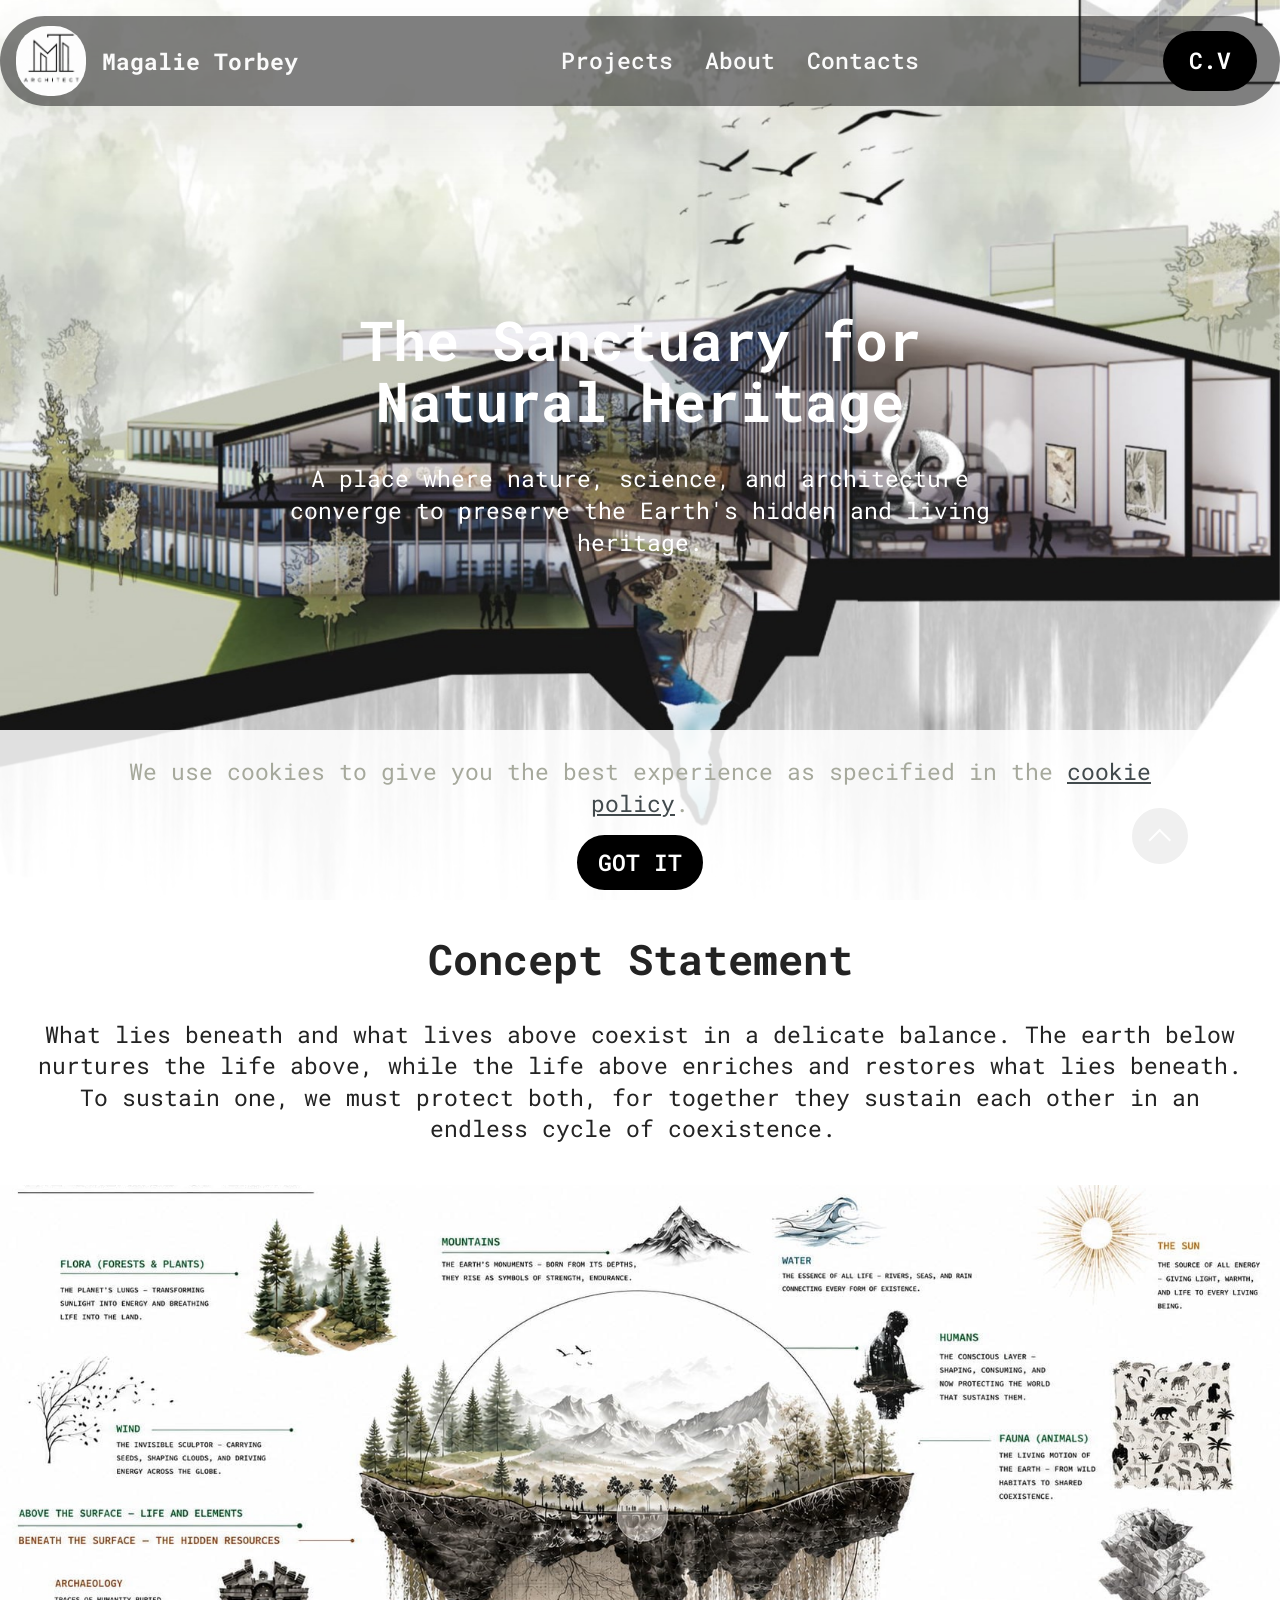
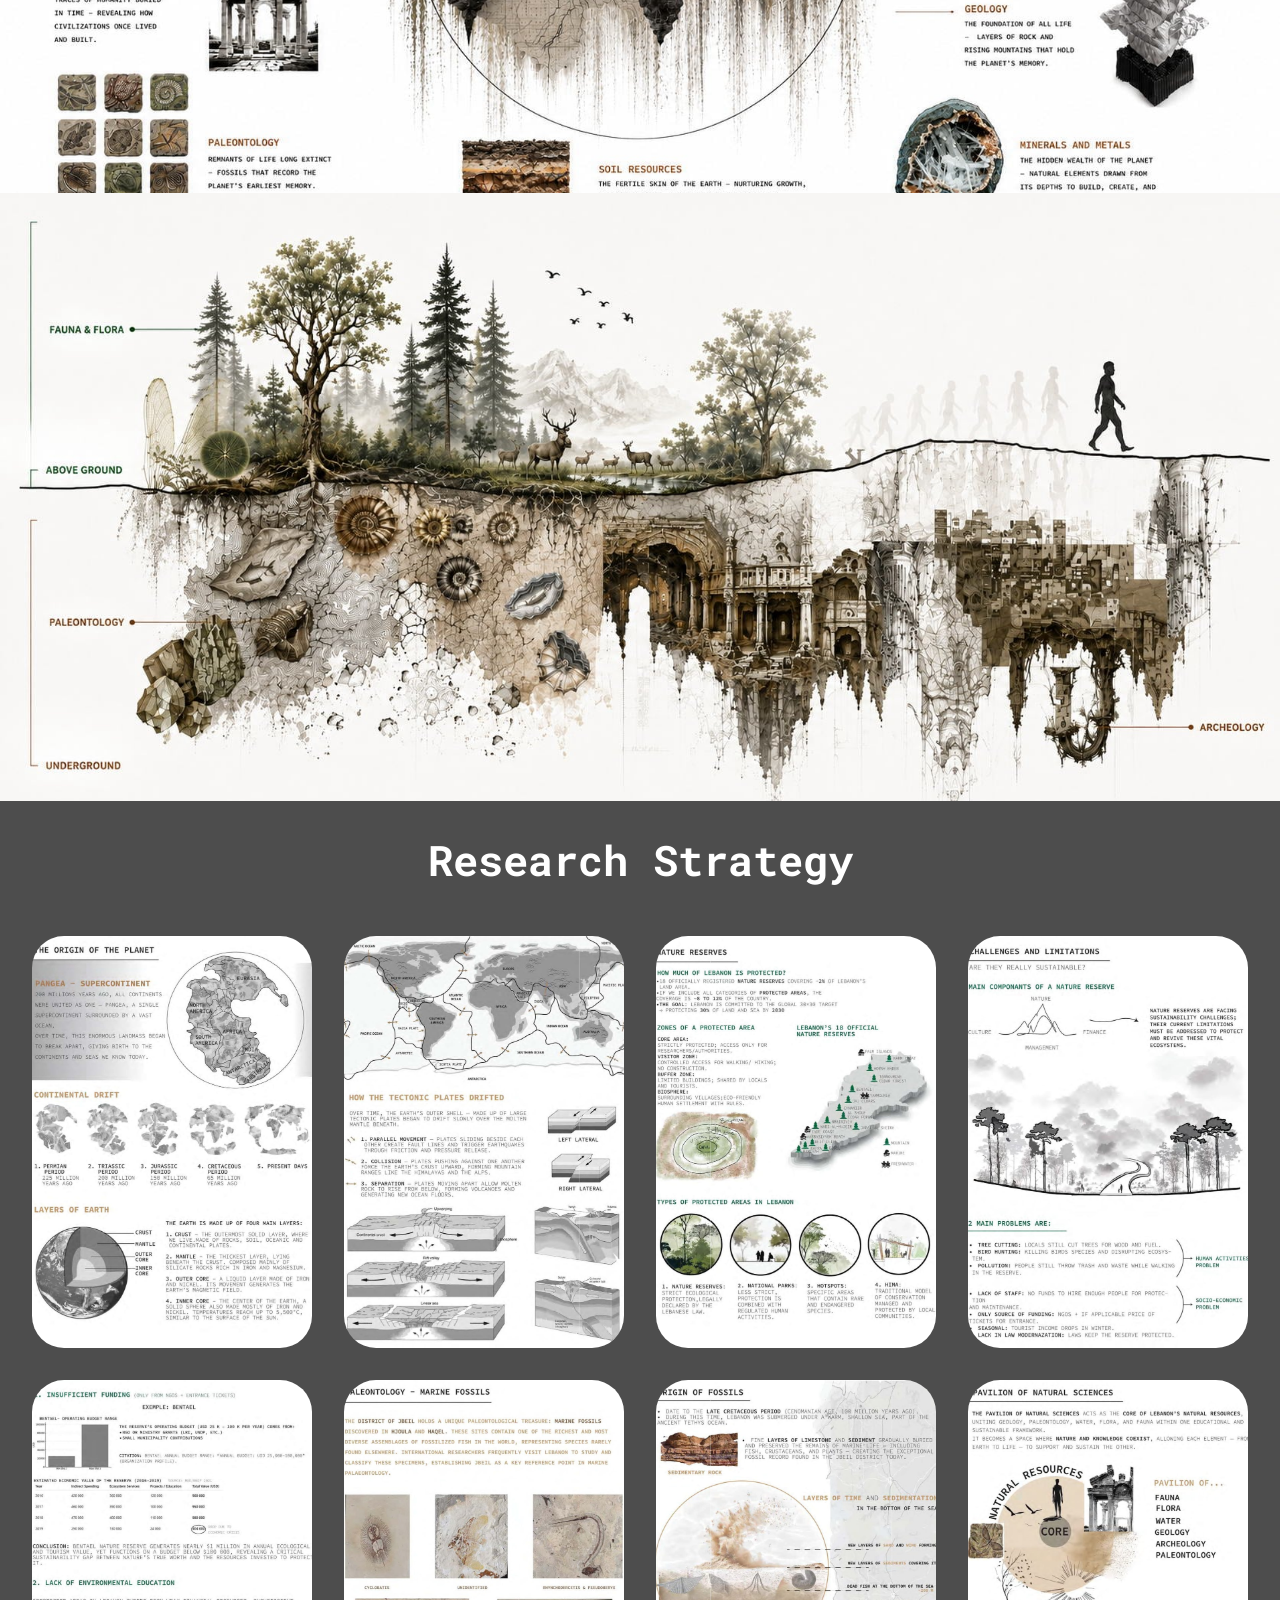
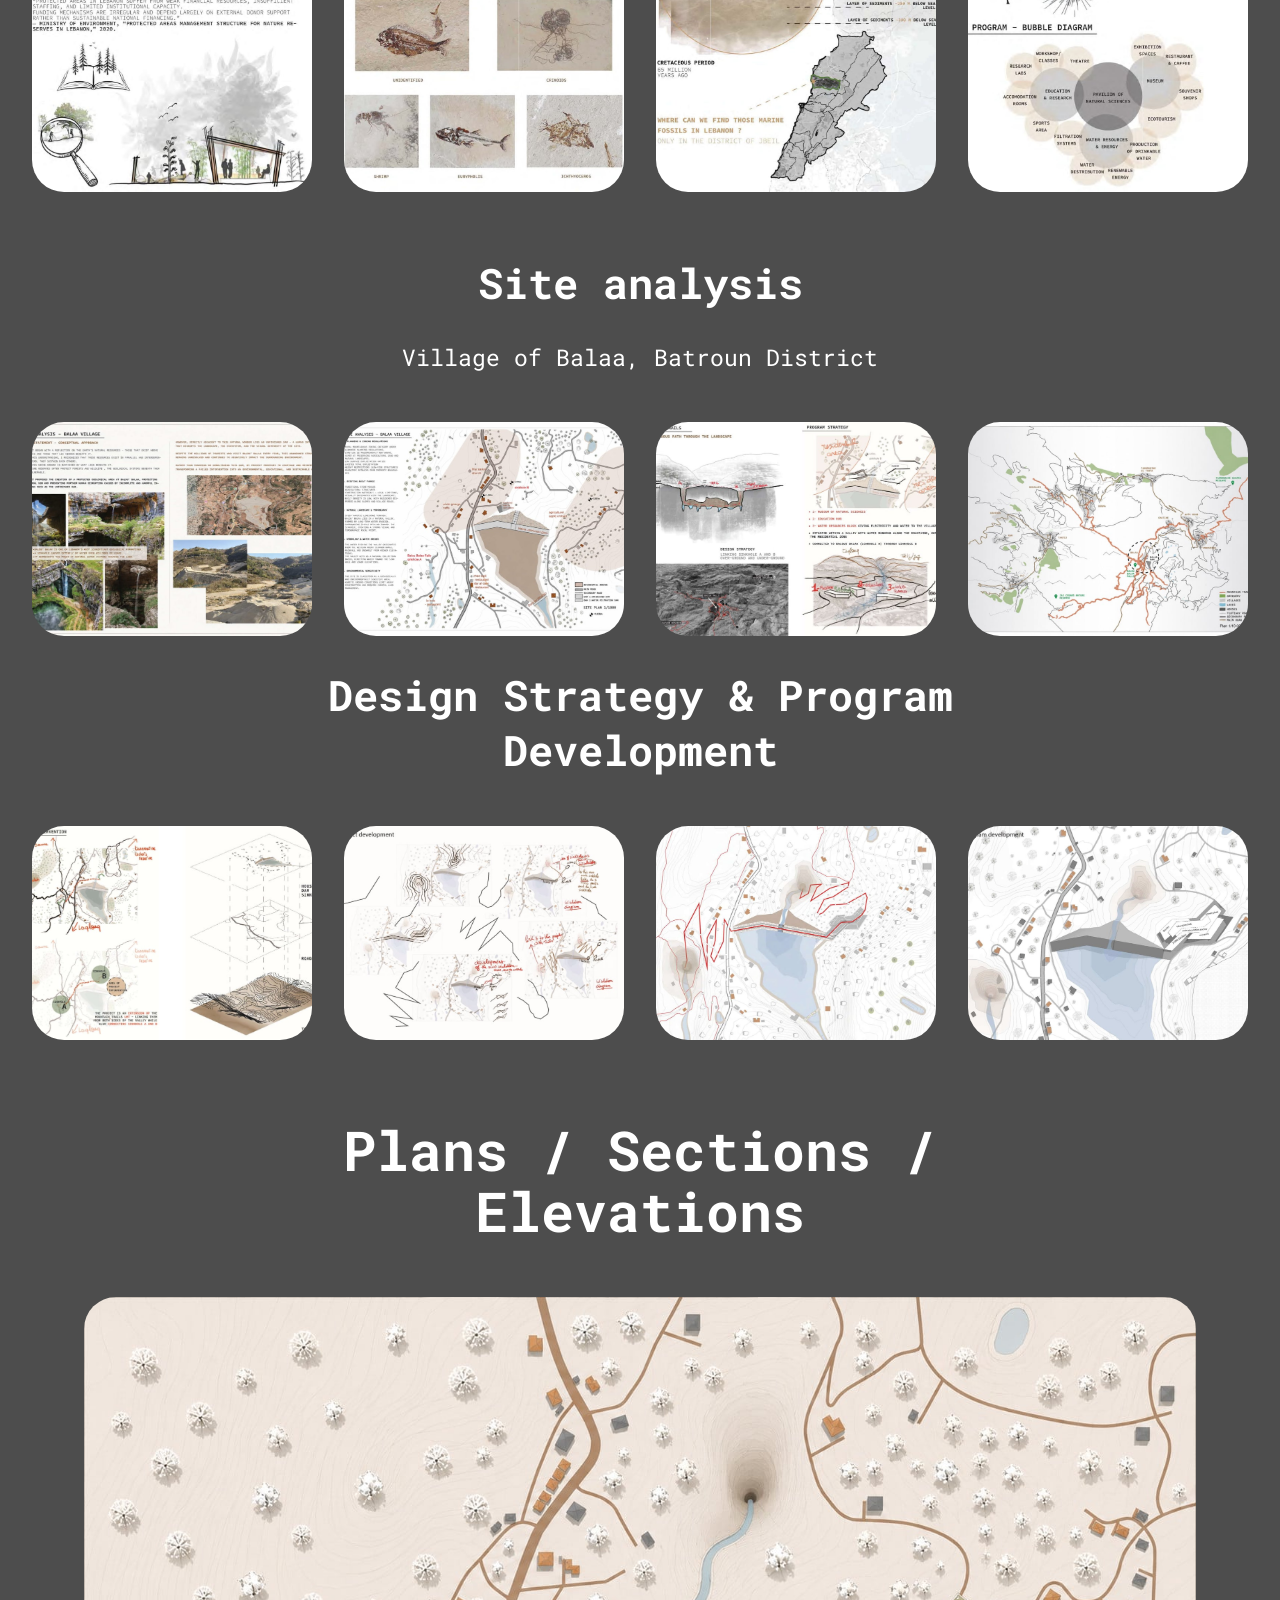
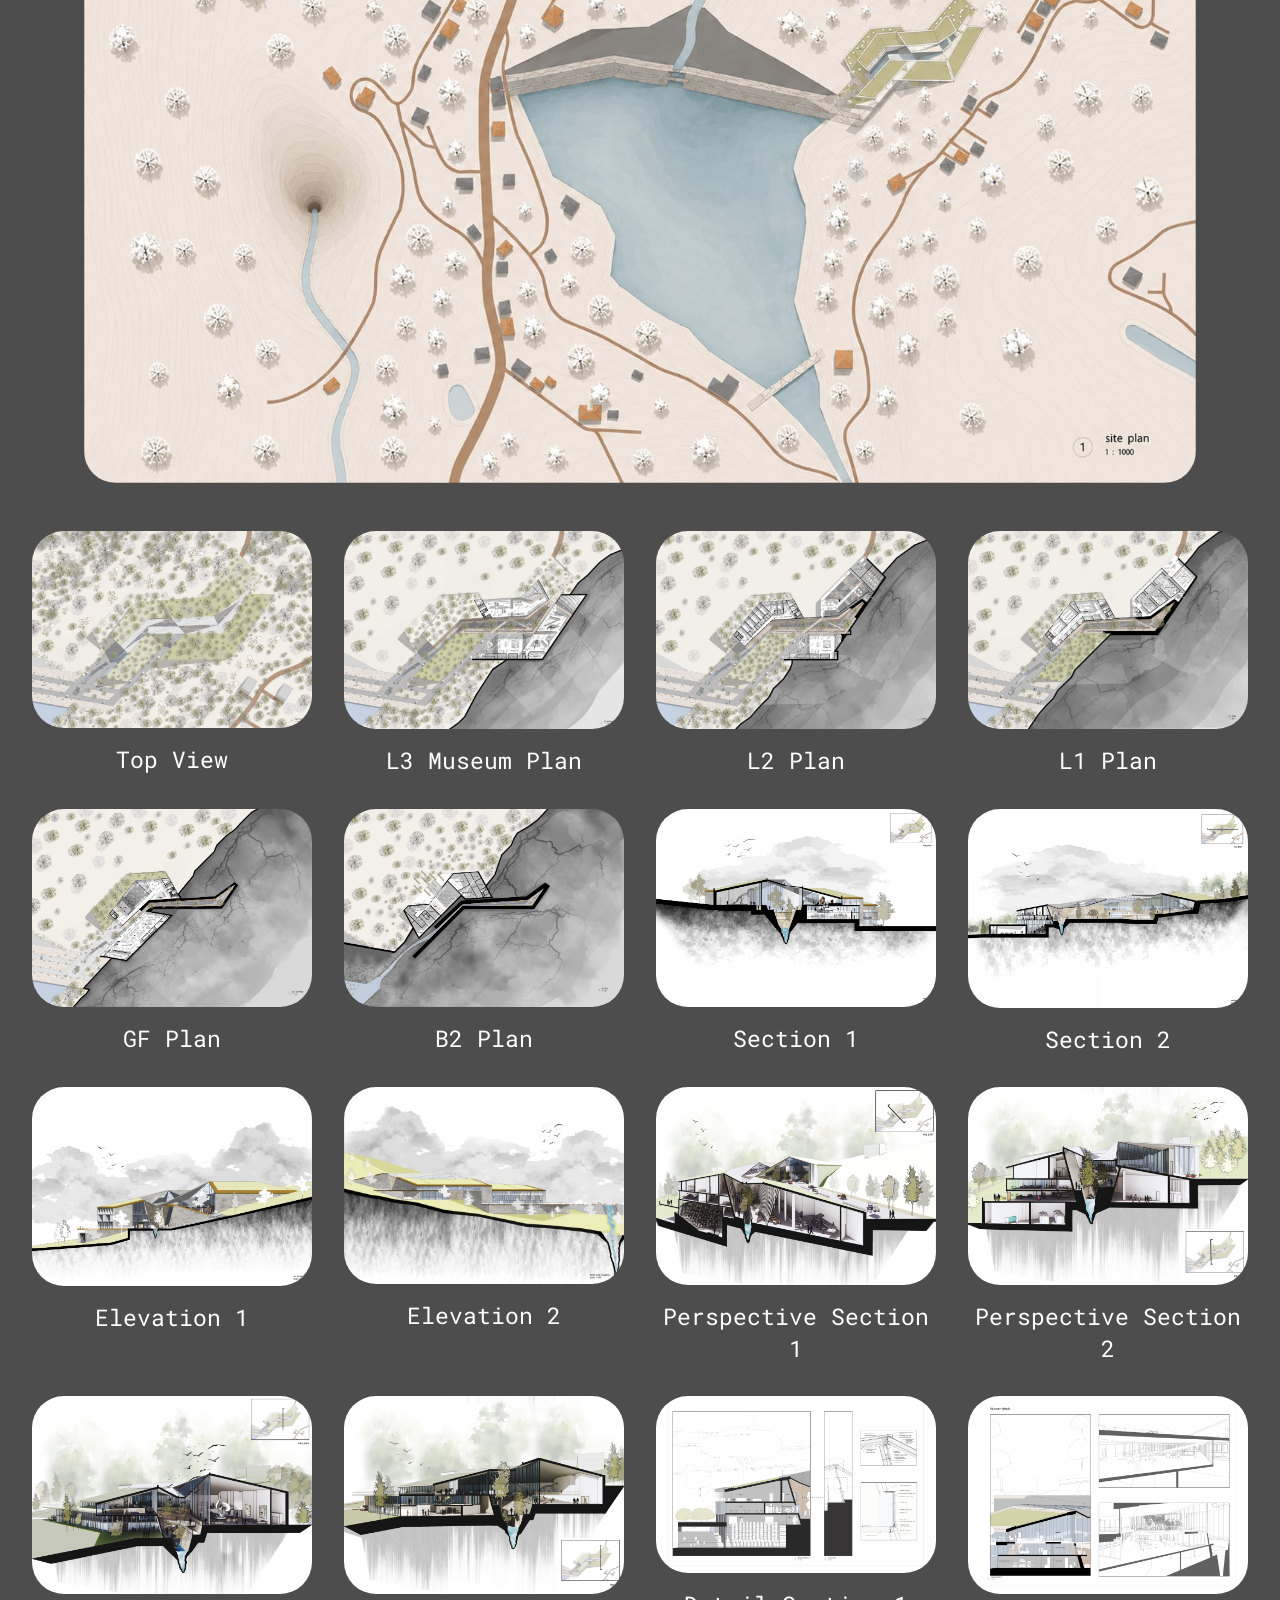
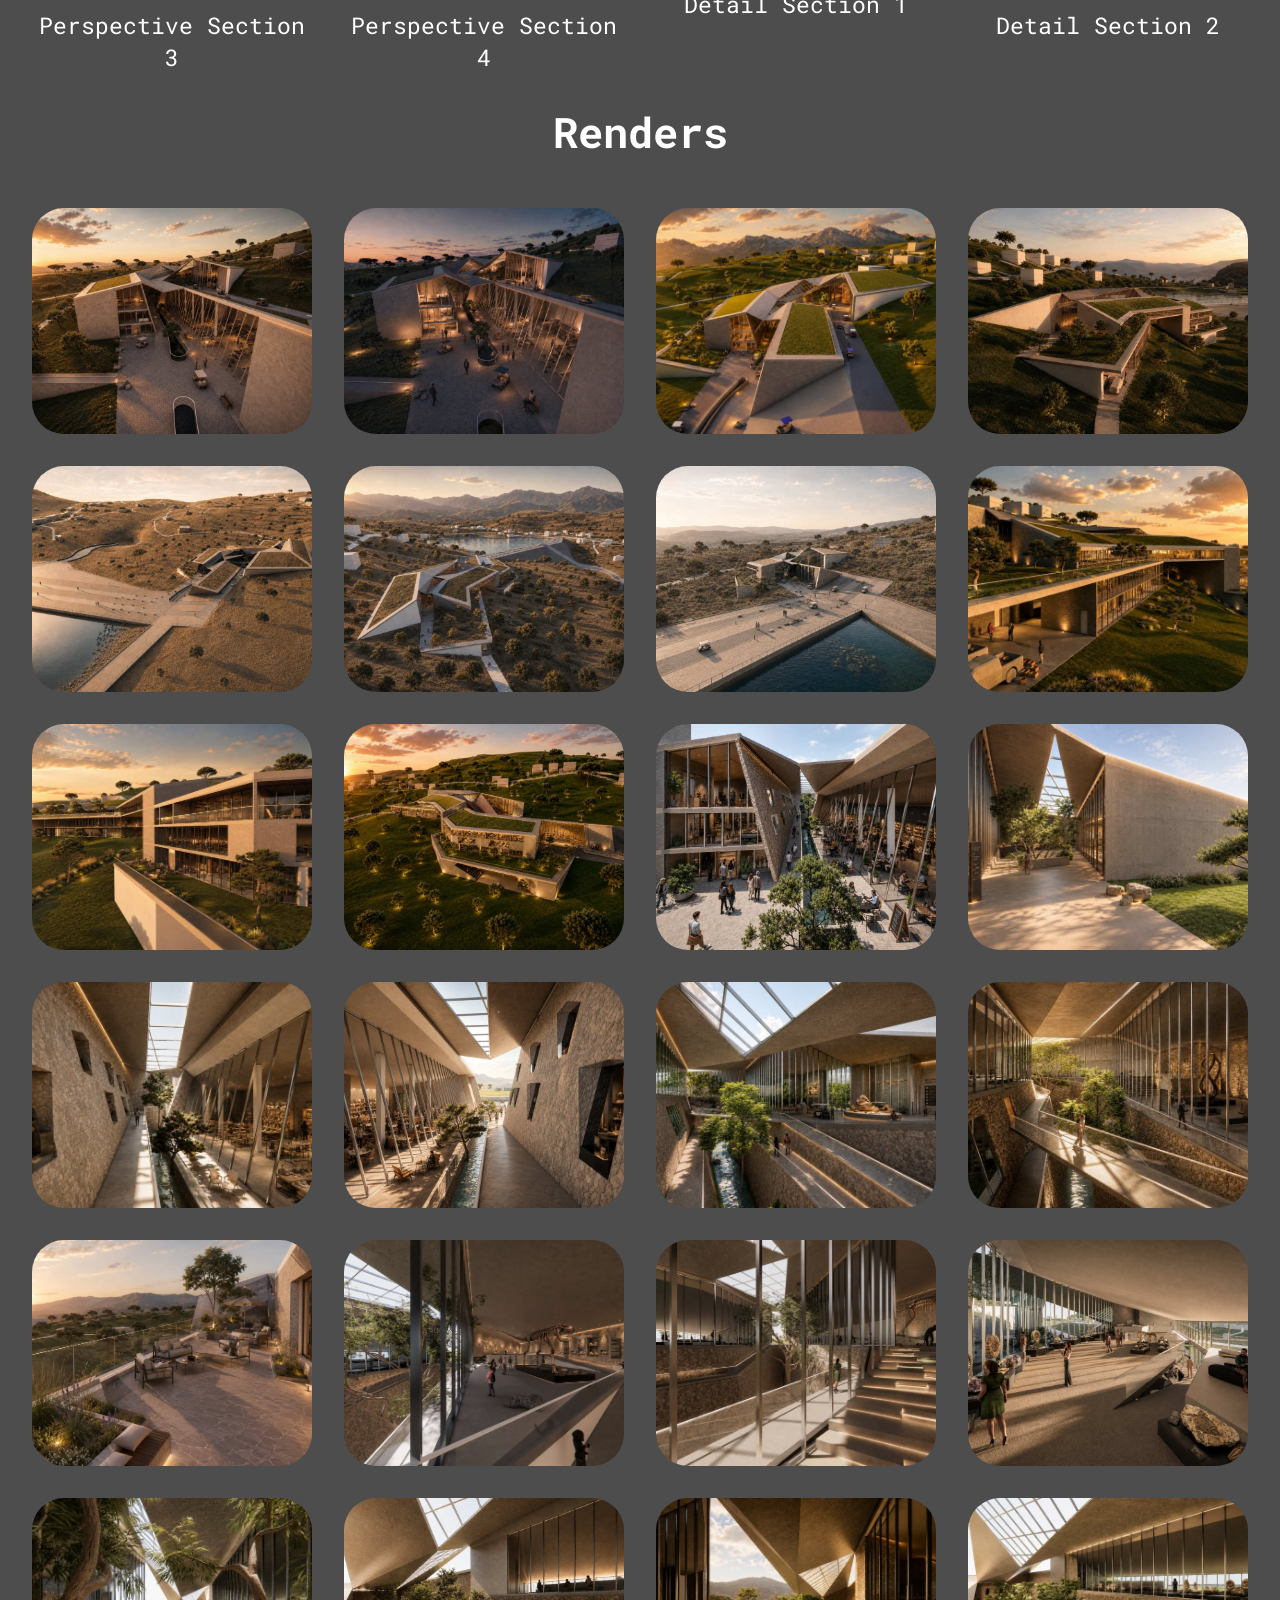
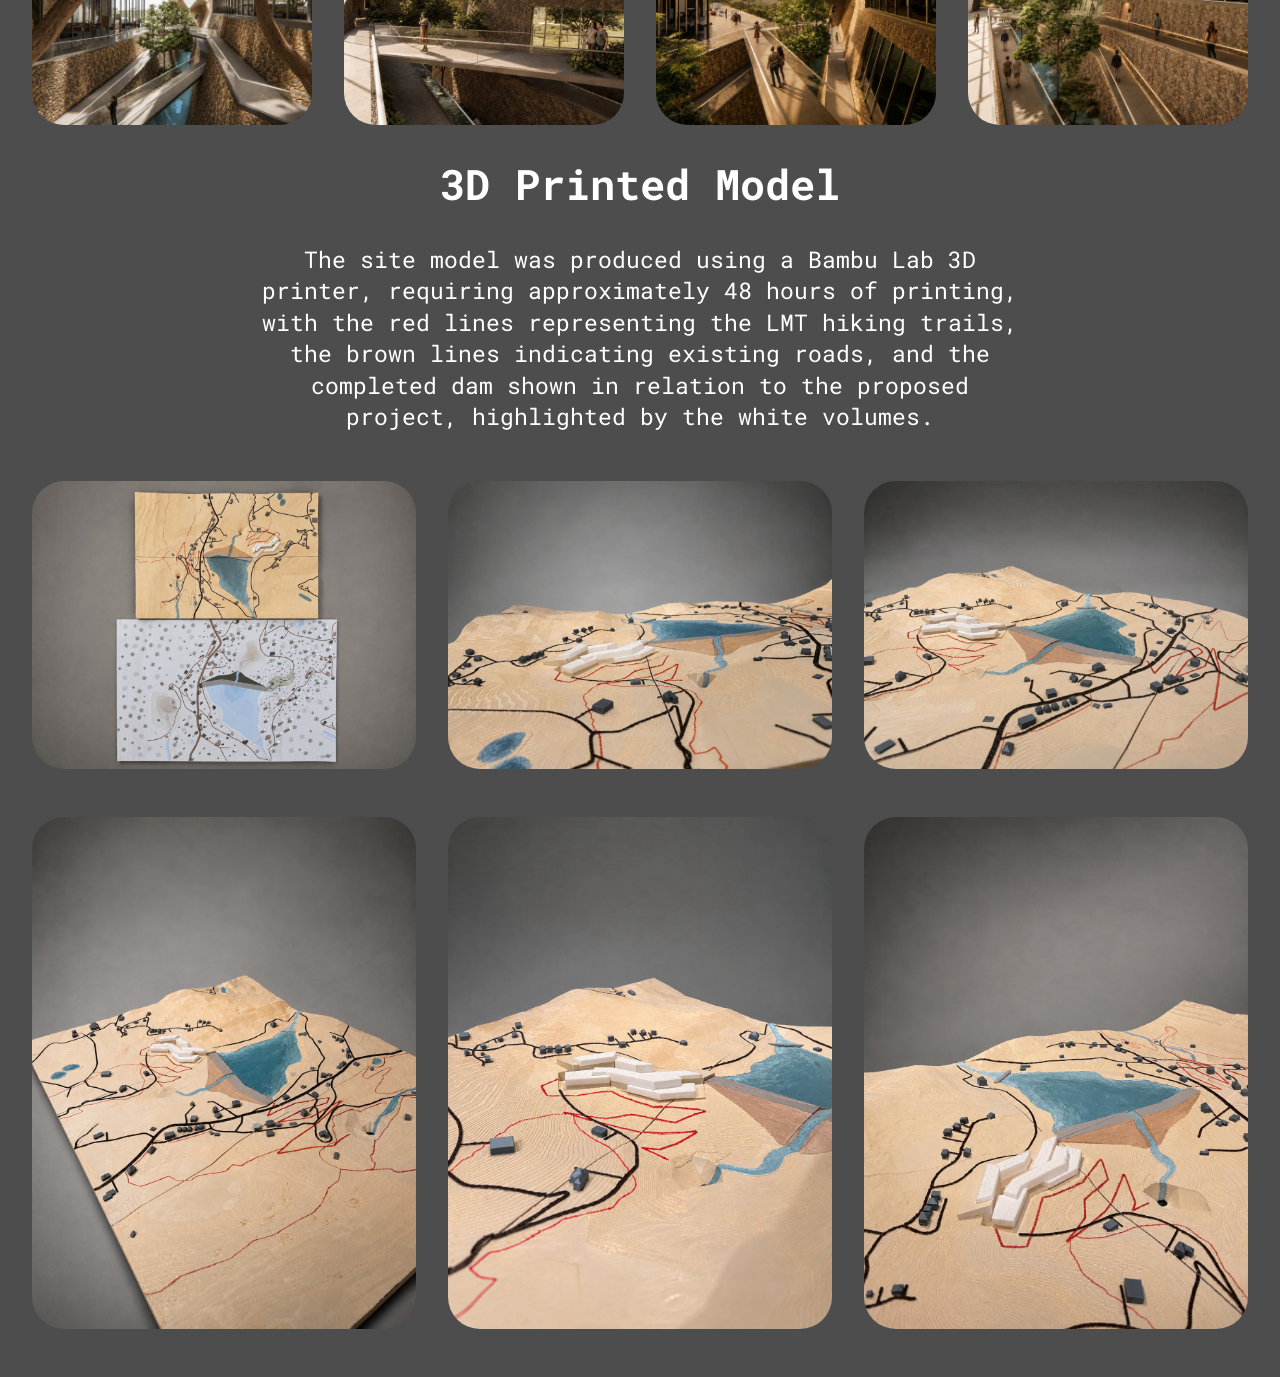
==== page1.html @ 8c31bd7d "create github pages" ====
<!DOCTYPE html>
<html  >
<head>
  
  <meta charset="UTF-8">
  <meta http-equiv="X-UA-Compatible" content="IE=edge">
  
  <meta name="viewport" content="width=device-width, initial-scale=1, minimum-scale=1">
  <link rel="shortcut icon" href="assets/images/chatgpt-image-aug-3-2026-06-01-18-pm-2.png" type="image/x-icon">
  <meta name="description" content="">
  
  
  <title>FYP</title>
  <link rel="stylesheet" href="assets/web/assets/mobirise-icons2/mobirise2.css">
  <link rel="stylesheet" href="assets/bootstrap/css/bootstrap.min.css">
  <link rel="stylesheet" href="assets/parallax/jarallax.css">
  <link rel="stylesheet" href="assets/web/assets/gdpr-plugin/gdpr-styles.css">
  <link rel="stylesheet" href="assets/animatecss/animate.css">
  <link rel="stylesheet" href="assets/dropdown/css/style.css">
  <link rel="stylesheet" href="assets/theme/css/style.css">
  <link rel="preload" href="https://fonts.googleapis.com/css?family=Roboto+Mono:100,200,300,400,500,600,700,100i,200i,300i,400i,500i,600i,700i&display=swap" as="style" onload="this.onload=null;this.rel='stylesheet'">
  <noscript><link rel="stylesheet" href="https://fonts.googleapis.com/css?family=Roboto+Mono:100,200,300,400,500,600,700,100i,200i,300i,400i,500i,600i,700i&display=swap"></noscript>
  <link rel="preload" as="style" href="assets/mobirise/css/mbr-additional.css?v=NNm0sv"><link rel="stylesheet" href="assets/mobirise/css/mbr-additional.css?v=NNm0sv" type="text/css">

  
  
  
</head>
<body>
  
  <section data-bs-version="5.1" class="menu menu5 cid-vmPvgNwhY3" once="menu" id="menu05-a">
	

	<nav class="navbar navbar-dropdown navbar-fixed-top navbar-expand-lg">
		<div class="container">
			<div class="navbar-brand">
				<span class="navbar-logo">
					<a href="index.html#header18-5">
						<img src="assets/images/chatgpt-image-aug-3-2026-06-01-18-pm-2.png" alt="" style="height: 4.4rem;">
					</a>
				</span>
				<span class="navbar-caption-wrap"><a class="navbar-caption text-white text-primary display-7" href="index.html#header18-5">Magalie Torbey</a></span>
			</div>
			<button class="navbar-toggler" type="button" data-toggle="collapse" data-bs-toggle="collapse" data-target="#navbarSupportedContent" data-bs-target="#navbarSupportedContent" aria-controls="navbarNavAltMarkup" aria-expanded="false" aria-label="Toggle navigation">
				<div class="hamburger">
					<span></span>
					<span></span>
					<span></span>
					<span></span>
				</div>
			</button>
			<div class="collapse navbar-collapse" id="navbarSupportedContent">
				<ul class="navbar-nav nav-dropdown" data-app-modern-menu="true"><li class="nav-item">
						<a class="nav-link link text-white text-primary display-7" href="index.html#features06-4v" aria-expanded="false">Projects</a>
					</li><li class="nav-item">
						<a class="nav-link link text-white text-primary display-7" href="index.html#article04-9">About</a>
					</li>
					
					<li class="nav-item">
						<a class="nav-link link text-white text-primary display-7" href="index.html#contacts01-6">Contacts</a>
					</li></ul>
				<div class="navbar-buttons mbr-section-btn"><a class="btn btn-primary display-7" href="assets/files/MagalieTorbey--CV.pdf">C.V</a></div>
			</div>
		</div>
	</nav>
</section>

<section data-bs-version="5.1" class="header12 cid-vrljN6nSop mbr-fullscreen mbr-parallax-background" id="header12-c">
  
  

  <div class="text-center container">
    
    <div class="row justify-content-center">
      <div class="col-md-12 content-head">
        <h1 class="mbr-section-title mbr-fonts-style mb-4 display-1"><strong>The Sanctuary for Natural Heritage</strong></h1>
        <p class="mbr-text mbr-fonts-style mb-4 display-7">A place where nature, science, and architecture converge to preserve the Earth's hidden and living heritage.
        </p>
        
      </div>
    </div>
  </div>
</section>

<section data-bs-version="5.1" class="article11 cid-vrs1C2ePsu" id="article11-k">
    

    
    
    <div class="container">
        <div class="row justify-content-center">
            <div class="title col-md-12 col-lg-12">
                <h3 class="mbr-section-title mbr-fonts-style align-center mt-0 mb-0 display-2"><strong>Concept Statement</strong></h3>
                <h4 class="mbr-section-subtitle align-center mbr-fonts-style mt-4 display-7">What lies beneath and what lives above coexist in a delicate balance. The earth below nurtures the life above, while the life above enriches and restores what lies beneath. To sustain one, we must protect both, for together they sustain each other in an endless cycle of coexistence.&nbsp;</h4>
                
            </div>
        </div>
    </div>
</section>

<section data-bs-version="5.1" class="header16 cid-vrrRkzgsx4" id="header17-j">
  
  
  <div class="container">
    <div class="row">
      <div class="content-wrap col-12 col-md-12">
        
        
        
        
      </div>
    </div>
  </div>
</section>

<section data-bs-version="5.1" class="header16 cid-vrvm6sCpxE" id="header17-l">
  
  
  <div class="container">
    <div class="row">
      <div class="content-wrap col-12 col-md-12">
        
        
        
        
      </div>
    </div>
  </div>
</section>

<section data-bs-version="5.1" class="gallery1 mbr-gallery cid-vrqzPAL08N" id="gallery01-e">
    
    

    <div class="container-fluid">
        <div class="row justify-content-center">
            <div class="col-12 content-head">
                <div class="mb-5">
                    <h3 class="mbr-section-title mbr-fonts-style align-center m-0 display-2"><strong>Research Strategy</strong></h3>
                    
                </div>
            </div>
        </div>
        
        <div class="row mbr-gallery">
            <div class="col-12 col-md-6 col-lg-3 item gallery-image">
                <div class="item-wrapper mb-3" data-toggle="modal" data-bs-toggle="modal" data-target="#vvoGqyM3jq-modal" data-bs-target="#vvoGqyM3jq-modal">
                    <img class="w-100" src="assets/images/w12-872x1233.webp" alt="Mobirise Website Builder" data-slide-to="0" data-bs-slide-to="0" data-target="#lb-vvoGqyM3jq" data-bs-target="#lb-vvoGqyM3jq">
                    <div class="icon-wrapper">
                        <span class="mobi-mbri mobi-mbri-search mbr-iconfont mbr-iconfont-btn"></span>
                    </div>
                </div>
                
            </div>
            <div class="col-12 col-md-6 col-lg-3 item gallery-image">
                <div class="item-wrapper mb-3" data-toggle="modal" data-bs-toggle="modal" data-target="#vvoGqyM3jq-modal" data-bs-target="#vvoGqyM3jq-modal">
                    <img class="w-100" src="assets/images/w13-872x1233.webp" alt="Mobirise Website Builder" data-slide-to="1" data-bs-slide-to="1" data-target="#lb-vvoGqyM3jq" data-bs-target="#lb-vvoGqyM3jq">
                    <div class="icon-wrapper">
                        <span class="mobi-mbri mobi-mbri-search mbr-iconfont mbr-iconfont-btn"></span>
                    </div>
                </div>
                
            </div>
            <div class="col-12 col-md-6 col-lg-3 item gallery-image">
                <div class="item-wrapper mb-3" data-toggle="modal" data-bs-toggle="modal" data-target="#vvoGqyM3jq-modal" data-bs-target="#vvoGqyM3jq-modal">
                    <img class="w-100" src="assets/images/w14-872x1233.webp" alt="Mobirise Website Builder" data-slide-to="2" data-bs-slide-to="2" data-target="#lb-vvoGqyM3jq" data-bs-target="#lb-vvoGqyM3jq">
                    <div class="icon-wrapper">
                        <span class="mobi-mbri mobi-mbri-search mbr-iconfont mbr-iconfont-btn"></span>
                    </div>
                </div>
                
            </div>
            <div class="col-12 col-md-6 col-lg-3 item gallery-image">
                <div class="item-wrapper mb-3" data-toggle="modal" data-bs-toggle="modal" data-target="#vvoGqyM3jq-modal" data-bs-target="#vvoGqyM3jq-modal">
                    <img class="w-100" src="assets/images/w15-872x1233.webp" alt="Mobirise Website Builder" data-slide-to="3" data-bs-slide-to="3" data-target="#lb-vvoGqyM3jq" data-bs-target="#lb-vvoGqyM3jq">
                    <div class="icon-wrapper">
                        <span class="mobi-mbri mobi-mbri-search mbr-iconfont mbr-iconfont-btn"></span>
                    </div>
                </div>
                
            </div>
            <div class="col-12 col-md-6 col-lg-3 item gallery-image">
                <div class="item-wrapper mb-3" data-toggle="modal" data-bs-toggle="modal" data-target="#vvoGqyM3jq-modal" data-bs-target="#vvoGqyM3jq-modal">
                    <img class="w-100" src="assets/images/w16-872x1233.webp" alt="Mobirise Website Builder" data-slide-to="4" data-bs-slide-to="4" data-target="#lb-vvoGqyM3jq" data-bs-target="#lb-vvoGqyM3jq">
                    <div class="icon-wrapper">
                        <span class="mobi-mbri mobi-mbri-search mbr-iconfont mbr-iconfont-btn"></span>
                    </div>
                </div>
                
            </div>
            <div class="col-12 col-md-6 col-lg-3 item gallery-image">
                <div class="item-wrapper mb-3" data-toggle="modal" data-bs-toggle="modal" data-target="#vvoGqyM3jq-modal" data-bs-target="#vvoGqyM3jq-modal">
                    <img class="w-100" src="assets/images/w17-872x1233.webp" alt="Mobirise Website Builder" data-slide-to="5" data-bs-slide-to="5" data-target="#lb-vvoGqyM3jq" data-bs-target="#lb-vvoGqyM3jq">
                    <div class="icon-wrapper">
                        <span class="mobi-mbri mobi-mbri-search mbr-iconfont mbr-iconfont-btn"></span>
                    </div>
                </div>
                
            </div>
            <div class="col-12 col-md-6 col-lg-3 item gallery-image">
                <div class="item-wrapper mb-3" data-toggle="modal" data-bs-toggle="modal" data-target="#vvoGqyM3jq-modal" data-bs-target="#vvoGqyM3jq-modal">
                    <img class="w-100" src="assets/images/w18-compressed-872x1233.webp" alt="Mobirise Website Builder" data-slide-to="6" data-bs-slide-to="6" data-target="#lb-vvoGqyM3jq" data-bs-target="#lb-vvoGqyM3jq">
                    <div class="icon-wrapper">
                        <span class="mobi-mbri mobi-mbri-search mbr-iconfont mbr-iconfont-btn"></span>
                    </div>
                </div>
                
            </div>
            <div class="col-12 col-md-6 col-lg-3 item gallery-image">
                <div class="item-wrapper mb-3" data-toggle="modal" data-bs-toggle="modal" data-target="#vvoGqyM3jq-modal" data-bs-target="#vvoGqyM3jq-modal">
                    <img class="w-100" src="assets/images/w19-872x1233.webp" alt="Mobirise Website Builder" data-slide-to="7" data-bs-slide-to="7" data-target="#lb-vvoGqyM3jq" data-bs-target="#lb-vvoGqyM3jq">
                    <div class="icon-wrapper">
                        <span class="mobi-mbri mobi-mbri-search mbr-iconfont mbr-iconfont-btn"></span>
                    </div>
                </div>
                
            </div>
        </div>

        <div class="modal mbr-slider" tabindex="-1" role="dialog" aria-hidden="true" id="vvoGqyM3jq-modal">
            <div class="modal-dialog" role="document">
                <div class="modal-content">
                    <div class="modal-body">
                        <div class="carousel slide" data-pause="false" data-bs-pause="false" id="lb-vvoGqyM3jq" data-interval="5000" data-bs-interval="5000">
                            <div class="carousel-inner">
                                <div class="carousel-item active">
                                    <img class="d-block w-100" src="assets/images/w12-872x1233.webp" alt="Mobirise Website Builder">
                                </div>
                                <div class="carousel-item">
                                    <img class="d-block w-100" src="assets/images/w13-872x1233.webp" alt="Mobirise Website Builder">
                                </div>
                                <div class="carousel-item">
                                    <img class="d-block w-100" src="assets/images/w14-872x1233.webp" alt="Mobirise Website Builder">
                                </div>
                                <div class="carousel-item">
                                    <img class="d-block w-100" src="assets/images/w15-872x1233.webp" alt="Mobirise Website Builder">
                                </div>
                                <div class="carousel-item">
                                    <img class="d-block w-100" src="assets/images/w16-872x1233.webp" alt="Mobirise Website Builder">
                                </div>
                                <div class="carousel-item">
                                    <img class="d-block w-100" src="assets/images/w17-872x1233.webp" alt="Mobirise Website Builder">
                                </div>
                                <div class="carousel-item">
                                    <img class="d-block w-100" src="assets/images/w18-compressed-872x1233.webp" alt="Mobirise Website Builder">
                                </div>
                                <div class="carousel-item">
                                    <img class="d-block w-100" src="assets/images/w19-872x1233.webp" alt="Mobirise Website Builder">
                                </div>
                            </div>
                            <ol class="carousel-indicators">
                                <li data-slide-to="0" data-bs-slide-to="0" class="active" data-target="#lb-vvoGqyM3jq" data-bs-target="#lb-vvoGqyM3jq"></li>
                                <li data-slide-to="1" data-bs-slide-to="1" data-target="#lb-vvoGqyM3jq" data-bs-target="#lb-vvoGqyM3jq"></li>
                                <li data-slide-to="2" data-bs-slide-to="2" data-target="#lb-vvoGqyM3jq" data-bs-target="#lb-vvoGqyM3jq"></li>
                                <li data-slide-to="3" data-bs-slide-to="3" data-target="#lb-vvoGqyM3jq" data-bs-target="#lb-vvoGqyM3jq"></li>
                                <li data-slide-to="4" data-bs-slide-to="4" data-target="#lb-vvoGqyM3jq" data-bs-target="#lb-vvoGqyM3jq"></li>
                                <li data-slide-to="5" data-bs-slide-to="5" data-target="#lb-vvoGqyM3jq" data-bs-target="#lb-vvoGqyM3jq"></li>
                                <li data-slide-to="6" data-bs-slide-to="6" data-target="#lb-vvoGqyM3jq" data-bs-target="#lb-vvoGqyM3jq"></li>
                                <li data-slide-to="7" data-bs-slide-to="7" data-target="#lb-vvoGqyM3jq" data-bs-target="#lb-vvoGqyM3jq"></li>
                            </ol>
                            <a role="button" href="" class="close" data-dismiss="modal" data-bs-dismiss="modal" aria-label="Close">
                            </a>
                            <a class="carousel-control-prev carousel-control" role="button" data-slide="prev" data-bs-slide="prev" href="#lb-vvoGqyM3jq">
                                <span class="mobi-mbri mobi-mbri-arrow-prev" aria-hidden="true"></span>
                                <span class="sr-only visually-hidden">Previous</span>
                            </a>
                            <a class="carousel-control-next carousel-control" role="button" data-slide="next" data-bs-slide="next" href="#lb-vvoGqyM3jq">
                                <span class="mobi-mbri mobi-mbri-arrow-next" aria-hidden="true"></span>
                                <span class="sr-only visually-hidden">Next</span>
                            </a>
                        </div>
                    </div>
                </div>
            </div>
        </div>
    </div>
</section>

<section data-bs-version="5.1" class="gallery1 mbr-gallery cid-vrqDgZXVB0" id="gallery01-g">
    
    

    <div class="container-fluid">
        <div class="row justify-content-center">
            <div class="col-12 content-head">
                <div class="mb-5">
                    <h3 class="mbr-section-title mbr-fonts-style align-center m-0 display-2"><strong>Site analysis</strong></h3>
                    <h4 class="mbr-section-subtitle mbr-fonts-style align-center mb-0 mt-4 display-7">Village of Balaa, Batroun District</h4>
                </div>
            </div>
        </div>
        
        <div class="row mbr-gallery">
            <div class="col-12 col-md-6 col-lg-3 item gallery-image">
                <div class="item-wrapper mb-3" data-toggle="modal" data-bs-toggle="modal" data-target="#vvoGqzor3a-modal" data-bs-target="#vvoGqzor3a-modal">
                    <img class="w-100" src="assets/images/w61-872x581.webp" alt="Mobirise Website Builder" data-slide-to="0" data-bs-slide-to="0" data-target="#lb-vvoGqzor3a" data-bs-target="#lb-vvoGqzor3a">
                    <div class="icon-wrapper">
                        <span class="mobi-mbri mobi-mbri-search mbr-iconfont mbr-iconfont-btn"></span>
                    </div>
                </div>
                
            </div>
            <div class="col-12 col-md-6 col-lg-3 item gallery-image">
                <div class="item-wrapper mb-3" data-toggle="modal" data-bs-toggle="modal" data-target="#vvoGqzor3a-modal" data-bs-target="#vvoGqzor3a-modal">
                    <img class="w-100" src="assets/images/w60-872x617.webp" alt="Mobirise Website Builder" data-slide-to="1" data-bs-slide-to="1" data-target="#lb-vvoGqzor3a" data-bs-target="#lb-vvoGqzor3a">
                    <div class="icon-wrapper">
                        <span class="mobi-mbri mobi-mbri-search mbr-iconfont mbr-iconfont-btn"></span>
                    </div>
                </div>
                
            </div>
            <div class="col-12 col-md-6 col-lg-3 item gallery-image">
                <div class="item-wrapper mb-3" data-toggle="modal" data-bs-toggle="modal" data-target="#vvoGqzor3a-modal" data-bs-target="#vvoGqzor3a-modal">
                    <img class="w-100" src="assets/images/w63-872x587.webp" alt="Mobirise Website Builder" data-slide-to="2" data-bs-slide-to="2" data-target="#lb-vvoGqzor3a" data-bs-target="#lb-vvoGqzor3a">
                    <div class="icon-wrapper">
                        <span class="mobi-mbri mobi-mbri-search mbr-iconfont mbr-iconfont-btn"></span>
                    </div>
                </div>
                
            </div>
            <div class="col-12 col-md-6 col-lg-3 item gallery-image">
                <div class="item-wrapper mb-3" data-toggle="modal" data-bs-toggle="modal" data-target="#vvoGqzor3a-modal" data-bs-target="#vvoGqzor3a-modal">
                    <img class="w-100" src="assets/images/w62-872x616.webp" alt="Mobirise Website Builder" data-slide-to="3" data-bs-slide-to="3" data-target="#lb-vvoGqzor3a" data-bs-target="#lb-vvoGqzor3a">
                    <div class="icon-wrapper">
                        <span class="mobi-mbri mobi-mbri-search mbr-iconfont mbr-iconfont-btn"></span>
                    </div>
                </div>
                
            </div>
            
            
            
            
        </div>

        <div class="modal mbr-slider" tabindex="-1" role="dialog" aria-hidden="true" id="vvoGqzor3a-modal">
            <div class="modal-dialog" role="document">
                <div class="modal-content">
                    <div class="modal-body">
                        <div class="carousel slide" data-pause="false" data-bs-pause="false" id="lb-vvoGqzor3a" data-interval="5000" data-bs-interval="5000">
                            <div class="carousel-inner">
                                <div class="carousel-item active">
                                    <img class="d-block w-100" src="assets/images/w61-872x581.webp" alt="Mobirise Website Builder">
                                </div>
                                <div class="carousel-item">
                                    <img class="d-block w-100" src="assets/images/w60-872x617.webp" alt="Mobirise Website Builder">
                                </div>
                                <div class="carousel-item">
                                    <img class="d-block w-100" src="assets/images/w63-872x587.webp" alt="Mobirise Website Builder">
                                </div>
                                <div class="carousel-item">
                                    <img class="d-block w-100" src="assets/images/w62-872x616.webp" alt="Mobirise Website Builder">
                                </div>
                                
                                
                                
                                
                            </div>
                            <ol class="carousel-indicators">
                                <li data-slide-to="0" data-bs-slide-to="0" class="active" data-target="#lb-vvoGqzor3a" data-bs-target="#lb-vvoGqzor3a"></li>
                                <li data-slide-to="1" data-bs-slide-to="1" data-target="#lb-vvoGqzor3a" data-bs-target="#lb-vvoGqzor3a"></li>
                                <li data-slide-to="2" data-bs-slide-to="2" data-target="#lb-vvoGqzor3a" data-bs-target="#lb-vvoGqzor3a"></li>
                                <li data-slide-to="3" data-bs-slide-to="3" data-target="#lb-vvoGqzor3a" data-bs-target="#lb-vvoGqzor3a"></li>
                                
                                
                                
                                
                            </ol>
                            <a role="button" href="" class="close" data-dismiss="modal" data-bs-dismiss="modal" aria-label="Close">
                            </a>
                            <a class="carousel-control-prev carousel-control" role="button" data-slide="prev" data-bs-slide="prev" href="#lb-vvoGqzor3a">
                                <span class="mobi-mbri mobi-mbri-arrow-prev" aria-hidden="true"></span>
                                <span class="sr-only visually-hidden">Previous</span>
                            </a>
                            <a class="carousel-control-next carousel-control" role="button" data-slide="next" data-bs-slide="next" href="#lb-vvoGqzor3a">
                                <span class="mobi-mbri mobi-mbri-arrow-next" aria-hidden="true"></span>
                                <span class="sr-only visually-hidden">Next</span>
                            </a>
                        </div>
                    </div>
                </div>
            </div>
        </div>
    </div>
</section>

<section data-bs-version="5.1" class="gallery1 mbr-gallery cid-vrx1w4KnLC" id="gallery01-m">
    
    

    <div class="container-fluid">
        <div class="row justify-content-center">
            <div class="col-12 content-head">
                <div class="mb-5">
                    <h3 class="mbr-section-title mbr-fonts-style align-center m-0 display-2"><strong>Design Strategy &amp; Program Development</strong></h3>
                    
                </div>
            </div>
        </div>
        
        <div class="row mbr-gallery">
            <div class="col-12 col-md-6 col-lg-3 item gallery-image">
                <div class="item-wrapper mb-3" data-toggle="modal" data-bs-toggle="modal" data-target="#vvoGqzV3wA-modal" data-bs-target="#vvoGqzV3wA-modal">
                    <img class="w-100" src="assets/images/w20-872x575.webp" alt="Mobirise Website Builder" data-slide-to="0" data-bs-slide-to="0" data-target="#lb-vvoGqzV3wA" data-bs-target="#lb-vvoGqzV3wA">
                    <div class="icon-wrapper">
                        <span class="mobi-mbri mobi-mbri-search mbr-iconfont mbr-iconfont-btn"></span>
                    </div>
                </div>
                
            </div>
            <div class="col-12 col-md-6 col-lg-3 item gallery-image">
                <div class="item-wrapper mb-3" data-toggle="modal" data-bs-toggle="modal" data-target="#vvoGqzV3wA-modal" data-bs-target="#vvoGqzV3wA-modal">
                    <img class="w-100" src="assets/images/w22-872x613.webp" alt="Mobirise Website Builder" data-slide-to="1" data-bs-slide-to="1" data-target="#lb-vvoGqzV3wA" data-bs-target="#lb-vvoGqzV3wA">
                    <div class="icon-wrapper">
                        <span class="mobi-mbri mobi-mbri-search mbr-iconfont mbr-iconfont-btn"></span>
                    </div>
                </div>
                
            </div>
            <div class="col-12 col-md-6 col-lg-3 item gallery-image">
                <div class="item-wrapper mb-3" data-toggle="modal" data-bs-toggle="modal" data-target="#vvoGqzV3wA-modal" data-bs-target="#vvoGqzV3wA-modal">
                    <img class="w-100" src="assets/images/w23-872x617.webp" alt="Mobirise Website Builder" data-slide-to="2" data-bs-slide-to="2" data-target="#lb-vvoGqzV3wA" data-bs-target="#lb-vvoGqzV3wA">
                    <div class="icon-wrapper">
                        <span class="mobi-mbri mobi-mbri-search mbr-iconfont mbr-iconfont-btn"></span>
                    </div>
                </div>
                
            </div>
            <div class="col-12 col-md-6 col-lg-3 item gallery-image">
                <div class="item-wrapper mb-3" data-toggle="modal" data-bs-toggle="modal" data-target="#vvoGqzV3wA-modal" data-bs-target="#vvoGqzV3wA-modal">
                    <img class="w-100" src="assets/images/w21-872x613.webp" alt="Mobirise Website Builder" data-slide-to="3" data-bs-slide-to="3" data-target="#lb-vvoGqzV3wA" data-bs-target="#lb-vvoGqzV3wA">
                    <div class="icon-wrapper">
                        <span class="mobi-mbri mobi-mbri-search mbr-iconfont mbr-iconfont-btn"></span>
                    </div>
                </div>
                
            </div>
            
            
            
            
        </div>

        <div class="modal mbr-slider" tabindex="-1" role="dialog" aria-hidden="true" id="vvoGqzV3wA-modal">
            <div class="modal-dialog" role="document">
                <div class="modal-content">
                    <div class="modal-body">
                        <div class="carousel slide" data-pause="false" data-bs-pause="false" id="lb-vvoGqzV3wA" data-interval="5000" data-bs-interval="5000">
                            <div class="carousel-inner">
                                <div class="carousel-item active">
                                    <img class="d-block w-100" src="assets/images/w20-872x575.webp" alt="Mobirise Website Builder">
                                </div>
                                <div class="carousel-item">
                                    <img class="d-block w-100" src="assets/images/w22-872x613.webp" alt="Mobirise Website Builder">
                                </div>
                                <div class="carousel-item">
                                    <img class="d-block w-100" src="assets/images/w23-872x617.webp" alt="Mobirise Website Builder">
                                </div>
                                <div class="carousel-item">
                                    <img class="d-block w-100" src="assets/images/w21-872x613.webp" alt="Mobirise Website Builder">
                                </div>
                                
                                
                                
                                
                            </div>
                            <ol class="carousel-indicators">
                                <li data-slide-to="0" data-bs-slide-to="0" class="active" data-target="#lb-vvoGqzV3wA" data-bs-target="#lb-vvoGqzV3wA"></li>
                                <li data-slide-to="1" data-bs-slide-to="1" data-target="#lb-vvoGqzV3wA" data-bs-target="#lb-vvoGqzV3wA"></li>
                                <li data-slide-to="2" data-bs-slide-to="2" data-target="#lb-vvoGqzV3wA" data-bs-target="#lb-vvoGqzV3wA"></li>
                                <li data-slide-to="3" data-bs-slide-to="3" data-target="#lb-vvoGqzV3wA" data-bs-target="#lb-vvoGqzV3wA"></li>
                                
                                
                                
                                
                            </ol>
                            <a role="button" href="" class="close" data-dismiss="modal" data-bs-dismiss="modal" aria-label="Close">
                            </a>
                            <a class="carousel-control-prev carousel-control" role="button" data-slide="prev" data-bs-slide="prev" href="#lb-vvoGqzV3wA">
                                <span class="mobi-mbri mobi-mbri-arrow-prev" aria-hidden="true"></span>
                                <span class="sr-only visually-hidden">Previous</span>
                            </a>
                            <a class="carousel-control-next carousel-control" role="button" data-slide="next" data-bs-slide="next" href="#lb-vvoGqzV3wA">
                                <span class="mobi-mbri mobi-mbri-arrow-next" aria-hidden="true"></span>
                                <span class="sr-only visually-hidden">Next</span>
                            </a>
                        </div>
                    </div>
                </div>
            </div>
        </div>
    </div>
</section>

<section data-bs-version="5.1" class="header13 cid-vrBosIbxP7 mbr-fullscreen" id="header13-o">
  

  
  

  <div class="align-center container-fluid">
    <div class="row justify-content-center">
      <div class="col-md-12 mb-5 content-head">
        <h1 class="mbr-section-title mbr-fonts-style display-1"><strong>Plans / Sections / Elevations</strong></h1>
        
        
      </div>
    </div>

    <div class="row justify-content-center">
      <div class="col-12 col-md-11">
        <img src="assets/images/w25-1492x1054.webp" alt="Mobirise Website Builder" title="">
      </div>
    </div>
  </div>
</section>

<section data-bs-version="5.1" class="gallery1 mbr-gallery cid-vrBpMoSpLl" id="gallery01-q">
    
    

    <div class="container-fluid">
        <div class="row justify-content-center">
            <div class="col-12 content-head">
                
            </div>
        </div>
        
        <div class="row mbr-gallery">
            <div class="col-12 col-md-6 col-lg-3 item gallery-image">
                <div class="item-wrapper mb-3" data-toggle="modal" data-bs-toggle="modal" data-target="#vvoGqAK2Q5-modal" data-bs-target="#vvoGqAK2Q5-modal">
                    <img class="w-100" src="assets/images/w24203-872x614.webp" alt="Mobirise Website Builder" data-slide-to="0" data-bs-slide-to="0" data-target="#lb-vvoGqAK2Q5" data-bs-target="#lb-vvoGqAK2Q5">
                    <div class="icon-wrapper">
                        <span class="mobi-mbri mobi-mbri-search mbr-iconfont mbr-iconfont-btn"></span>
                    </div>
                </div>
                <h6 class="mbr-item-subtitle mbr-fonts-style align-center mb-0 mt-3 display-7">Top View</h6>
            </div>
            <div class="col-12 col-md-6 col-lg-3 item gallery-image">
                <div class="item-wrapper mb-3" data-toggle="modal" data-bs-toggle="modal" data-target="#vvoGqAK2Q5-modal" data-bs-target="#vvoGqAK2Q5-modal">
                    <img class="w-100" src="assets/images/w26203-872x618.webp" alt="Mobirise Website Builder" data-slide-to="1" data-bs-slide-to="1" data-target="#lb-vvoGqAK2Q5" data-bs-target="#lb-vvoGqAK2Q5">
                    <div class="icon-wrapper">
                        <span class="mobi-mbri mobi-mbri-search mbr-iconfont mbr-iconfont-btn"></span>
                    </div>
                </div>
                <h6 class="mbr-item-subtitle mbr-fonts-style align-center mb-0 mt-3 display-7">L3 Museum Plan</h6>
            </div>
            <div class="col-12 col-md-6 col-lg-3 item gallery-image">
                <div class="item-wrapper mb-3" data-toggle="modal" data-bs-toggle="modal" data-target="#vvoGqAK2Q5-modal" data-bs-target="#vvoGqAK2Q5-modal">
                    <img class="w-100" src="assets/images/w27203-872x618.webp" alt="Mobirise Website Builder" data-slide-to="2" data-bs-slide-to="2" data-target="#lb-vvoGqAK2Q5" data-bs-target="#lb-vvoGqAK2Q5">
                    <div class="icon-wrapper">
                        <span class="mobi-mbri mobi-mbri-search mbr-iconfont mbr-iconfont-btn"></span>
                    </div>
                </div>
                <h6 class="mbr-item-subtitle mbr-fonts-style align-center mb-0 mt-3 display-7">L2 Plan</h6>
            </div>
            <div class="col-12 col-md-6 col-lg-3 item gallery-image">
                <div class="item-wrapper mb-3" data-toggle="modal" data-bs-toggle="modal" data-target="#vvoGqAK2Q5-modal" data-bs-target="#vvoGqAK2Q5-modal">
                    <img class="w-100" src="assets/images/w28203-872x618.webp" alt="Mobirise Website Builder" data-slide-to="3" data-bs-slide-to="3" data-target="#lb-vvoGqAK2Q5" data-bs-target="#lb-vvoGqAK2Q5">
                    <div class="icon-wrapper">
                        <span class="mobi-mbri mobi-mbri-search mbr-iconfont mbr-iconfont-btn"></span>
                    </div>
                </div>
                <h6 class="mbr-item-subtitle mbr-fonts-style align-center mb-0 mt-3 display-7">L1 Plan</h6>
            </div>
            <div class="col-12 col-md-6 col-lg-3 item gallery-image">
                <div class="item-wrapper mb-3" data-toggle="modal" data-bs-toggle="modal" data-target="#vvoGqAK2Q5-modal" data-bs-target="#vvoGqAK2Q5-modal">
                    <img class="w-100" src="assets/images/l0-gf-plan-compressed.webp" alt="Mobirise Website Builder" data-slide-to="4" data-bs-slide-to="4" data-target="#lb-vvoGqAK2Q5" data-bs-target="#lb-vvoGqAK2Q5">
                    <div class="icon-wrapper">
                        <span class="mobi-mbri mobi-mbri-search mbr-iconfont mbr-iconfont-btn"></span>
                    </div>
                </div>
                <h6 class="mbr-item-subtitle mbr-fonts-style align-center mb-0 mt-3 display-7">GF Plan</h6>
            </div>
            <div class="col-12 col-md-6 col-lg-3 item gallery-image">
                <div class="item-wrapper mb-3" data-toggle="modal" data-bs-toggle="modal" data-target="#vvoGqAK2Q5-modal" data-bs-target="#vvoGqAK2Q5-modal">
                    <img class="w-100" src="assets/images/b2-compressed.webp" alt="Mobirise Website Builder" data-slide-to="5" data-bs-slide-to="5" data-target="#lb-vvoGqAK2Q5" data-bs-target="#lb-vvoGqAK2Q5">
                    <div class="icon-wrapper">
                        <span class="mobi-mbri mobi-mbri-search mbr-iconfont mbr-iconfont-btn"></span>
                    </div>
                </div>
                <h6 class="mbr-item-subtitle mbr-fonts-style align-center mb-0 mt-3 display-7">B2 Plan</h6>
            </div>
            <div class="col-12 col-md-6 col-lg-3 item gallery-image">
                <div class="item-wrapper mb-3" data-toggle="modal" data-bs-toggle="modal" data-target="#vvoGqAK2Q5-modal" data-bs-target="#vvoGqAK2Q5-modal">
                    <img class="w-100" src="assets/images/section-1-compressed.webp" alt="Mobirise Website Builder" data-slide-to="6" data-bs-slide-to="6" data-target="#lb-vvoGqAK2Q5" data-bs-target="#lb-vvoGqAK2Q5">
                    <div class="icon-wrapper">
                        <span class="mobi-mbri mobi-mbri-search mbr-iconfont mbr-iconfont-btn"></span>
                    </div>
                </div>
                <h6 class="mbr-item-subtitle mbr-fonts-style align-center mb-0 mt-3 display-7">Section 1</h6>
            </div>
            <div class="col-12 col-md-6 col-lg-3 item gallery-image">
                <div class="item-wrapper mb-3" data-toggle="modal" data-bs-toggle="modal" data-target="#vvoGqAK2Q5-modal" data-bs-target="#vvoGqAK2Q5-modal">
                    <img class="w-100" src="assets/images/section-2-compressed.webp" alt="Mobirise Website Builder" data-slide-to="7" data-bs-slide-to="7" data-target="#lb-vvoGqAK2Q5" data-bs-target="#lb-vvoGqAK2Q5">
                    <div class="icon-wrapper">
                        <span class="mobi-mbri mobi-mbri-search mbr-iconfont mbr-iconfont-btn"></span>
                    </div>
                </div>
                <h6 class="mbr-item-subtitle mbr-fonts-style align-center mb-0 mt-3 display-7">Section 2</h6>
            </div>
        </div>

        <div class="modal mbr-slider" tabindex="-1" role="dialog" aria-hidden="true" id="vvoGqAK2Q5-modal">
            <div class="modal-dialog" role="document">
                <div class="modal-content">
                    <div class="modal-body">
                        <div class="carousel slide" data-pause="false" data-bs-pause="false" id="lb-vvoGqAK2Q5" data-interval="5000" data-bs-interval="5000">
                            <div class="carousel-inner">
                                <div class="carousel-item active">
                                    <img class="d-block w-100" src="assets/images/w24203-872x614.webp" alt="Mobirise Website Builder">
                                </div>
                                <div class="carousel-item">
                                    <img class="d-block w-100" src="assets/images/w26203-872x618.webp" alt="Mobirise Website Builder">
                                </div>
                                <div class="carousel-item">
                                    <img class="d-block w-100" src="assets/images/w27203-872x618.webp" alt="Mobirise Website Builder">
                                </div>
                                <div class="carousel-item">
                                    <img class="d-block w-100" src="assets/images/w28203-872x618.webp" alt="Mobirise Website Builder">
                                </div>
                                <div class="carousel-item">
                                    <img class="d-block w-100" src="assets/images/l0-gf-plan-compressed.webp" alt="Mobirise Website Builder">
                                </div>
                                <div class="carousel-item">
                                    <img class="d-block w-100" src="assets/images/b2-compressed.webp" alt="Mobirise Website Builder">
                                </div>
                                <div class="carousel-item">
                                    <img class="d-block w-100" src="assets/images/section-1-compressed.webp" alt="Mobirise Website Builder">
                                </div>
                                <div class="carousel-item">
                                    <img class="d-block w-100" src="assets/images/section-2-compressed.webp" alt="Mobirise Website Builder">
                                </div>
                            </div>
                            <ol class="carousel-indicators">
                                <li data-slide-to="0" data-bs-slide-to="0" class="active" data-target="#lb-vvoGqAK2Q5" data-bs-target="#lb-vvoGqAK2Q5"></li>
                                <li data-slide-to="1" data-bs-slide-to="1" data-target="#lb-vvoGqAK2Q5" data-bs-target="#lb-vvoGqAK2Q5"></li>
                                <li data-slide-to="2" data-bs-slide-to="2" data-target="#lb-vvoGqAK2Q5" data-bs-target="#lb-vvoGqAK2Q5"></li>
                                <li data-slide-to="3" data-bs-slide-to="3" data-target="#lb-vvoGqAK2Q5" data-bs-target="#lb-vvoGqAK2Q5"></li>
                                <li data-slide-to="4" data-bs-slide-to="4" data-target="#lb-vvoGqAK2Q5" data-bs-target="#lb-vvoGqAK2Q5"></li>
                                <li data-slide-to="5" data-bs-slide-to="5" data-target="#lb-vvoGqAK2Q5" data-bs-target="#lb-vvoGqAK2Q5"></li>
                                <li data-slide-to="6" data-bs-slide-to="6" data-target="#lb-vvoGqAK2Q5" data-bs-target="#lb-vvoGqAK2Q5"></li>
                                <li data-slide-to="7" data-bs-slide-to="7" data-target="#lb-vvoGqAK2Q5" data-bs-target="#lb-vvoGqAK2Q5"></li>
                            </ol>
                            <a role="button" href="" class="close" data-dismiss="modal" data-bs-dismiss="modal" aria-label="Close">
                            </a>
                            <a class="carousel-control-prev carousel-control" role="button" data-slide="prev" data-bs-slide="prev" href="#lb-vvoGqAK2Q5">
                                <span class="mobi-mbri mobi-mbri-arrow-prev" aria-hidden="true"></span>
                                <span class="sr-only visually-hidden">Previous</span>
                            </a>
                            <a class="carousel-control-next carousel-control" role="button" data-slide="next" data-bs-slide="next" href="#lb-vvoGqAK2Q5">
                                <span class="mobi-mbri mobi-mbri-arrow-next" aria-hidden="true"></span>
                                <span class="sr-only visually-hidden">Next</span>
                            </a>
                        </div>
                    </div>
                </div>
            </div>
        </div>
    </div>
</section>

<section data-bs-version="5.1" class="gallery1 mbr-gallery cid-vrTUebQL1s" id="gallery01-r">
    
    

    <div class="container-fluid">
        <div class="row justify-content-center">
            <div class="col-12 content-head">
                
            </div>
        </div>
        
        <div class="row mbr-gallery">
            <div class="col-12 col-md-6 col-lg-3 item gallery-image">
                <div class="item-wrapper mb-3" data-toggle="modal" data-bs-toggle="modal" data-target="#vvoGqBlHIa-modal" data-bs-target="#vvoGqBlHIa-modal">
                    <img class="w-100" src="assets/images/elevation-1-compressed.webp" alt="Mobirise Website Builder" data-slide-to="0" data-bs-slide-to="0" data-target="#lb-vvoGqBlHIa" data-bs-target="#lb-vvoGqBlHIa">
                    <div class="icon-wrapper">
                        <span class="mobi-mbri mobi-mbri-search mbr-iconfont mbr-iconfont-btn"></span>
                    </div>
                </div>
                <h6 class="mbr-item-subtitle mbr-fonts-style align-center mb-0 mt-3 display-7">Elevation 1</h6>
            </div>
            <div class="col-12 col-md-6 col-lg-3 item gallery-image">
                <div class="item-wrapper mb-3" data-toggle="modal" data-bs-toggle="modal" data-target="#vvoGqBlHIa-modal" data-bs-target="#vvoGqBlHIa-modal">
                    <img class="w-100" src="assets/images/w29202-872x614.webp" alt="Mobirise Website Builder" data-slide-to="1" data-bs-slide-to="1" data-target="#lb-vvoGqBlHIa" data-bs-target="#lb-vvoGqBlHIa">
                    <div class="icon-wrapper">
                        <span class="mobi-mbri mobi-mbri-search mbr-iconfont mbr-iconfont-btn"></span>
                    </div>
                </div>
                <h6 class="mbr-item-subtitle mbr-fonts-style align-center mb-0 mt-3 display-7">Elevation 2</h6>
            </div>
            <div class="col-12 col-md-6 col-lg-3 item gallery-image">
                <div class="item-wrapper mb-3" data-toggle="modal" data-bs-toggle="modal" data-target="#vvoGqBlHIa-modal" data-bs-target="#vvoGqBlHIa-modal">
                    <img class="w-100" src="assets/images/perspective-sections-1-compressed.webp" alt="Mobirise Website Builder" data-slide-to="2" data-bs-slide-to="2" data-target="#lb-vvoGqBlHIa" data-bs-target="#lb-vvoGqBlHIa">
                    <div class="icon-wrapper">
                        <span class="mobi-mbri mobi-mbri-search mbr-iconfont mbr-iconfont-btn"></span>
                    </div>
                </div>
                <h6 class="mbr-item-subtitle mbr-fonts-style align-center mb-0 mt-3 display-7">Perspective Section 1</h6>
            </div>
            <div class="col-12 col-md-6 col-lg-3 item gallery-image">
                <div class="item-wrapper mb-3" data-toggle="modal" data-bs-toggle="modal" data-target="#vvoGqBlHIa-modal" data-bs-target="#vvoGqBlHIa-modal">
                    <img class="w-100" src="assets/images/perspective-sections-2-compressed.webp" alt="Mobirise Website Builder" data-slide-to="3" data-bs-slide-to="3" data-target="#lb-vvoGqBlHIa" data-bs-target="#lb-vvoGqBlHIa">
                    <div class="icon-wrapper">
                        <span class="mobi-mbri mobi-mbri-search mbr-iconfont mbr-iconfont-btn"></span>
                    </div>
                </div>
                <h6 class="mbr-item-subtitle mbr-fonts-style align-center mb-0 mt-3 display-7">Perspective Section 2</h6>
            </div>
            <div class="col-12 col-md-6 col-lg-3 item gallery-image">
                <div class="item-wrapper mb-3" data-toggle="modal" data-bs-toggle="modal" data-target="#vvoGqBlHIa-modal" data-bs-target="#vvoGqBlHIa-modal">
                    <img class="w-100" src="assets/images/perspective-sections-3-compressed.webp" alt="Mobirise Website Builder" data-slide-to="4" data-bs-slide-to="4" data-target="#lb-vvoGqBlHIa" data-bs-target="#lb-vvoGqBlHIa">
                    <div class="icon-wrapper">
                        <span class="mobi-mbri mobi-mbri-search mbr-iconfont mbr-iconfont-btn"></span>
                    </div>
                </div>
                <h6 class="mbr-item-subtitle mbr-fonts-style align-center mb-0 mt-3 display-7">Perspective Section 3</h6>
            </div>
            <div class="col-12 col-md-6 col-lg-3 item gallery-image">
                <div class="item-wrapper mb-3" data-toggle="modal" data-bs-toggle="modal" data-target="#vvoGqBlHIa-modal" data-bs-target="#vvoGqBlHIa-modal">
                    <img class="w-100" src="assets/images/perspective-sections-4-compressed.webp" alt="Mobirise Website Builder" data-slide-to="5" data-bs-slide-to="5" data-target="#lb-vvoGqBlHIa" data-bs-target="#lb-vvoGqBlHIa">
                    <div class="icon-wrapper">
                        <span class="mobi-mbri mobi-mbri-search mbr-iconfont mbr-iconfont-btn"></span>
                    </div>
                </div>
                <h6 class="mbr-item-subtitle mbr-fonts-style align-center mb-0 mt-3 display-7">Perspective Section 4</h6>
            </div>
            <div class="col-12 col-md-6 col-lg-3 item gallery-image">
                <div class="item-wrapper mb-3" data-toggle="modal" data-bs-toggle="modal" data-target="#vvoGqBlHIa-modal" data-bs-target="#vvoGqBlHIa-modal">
                    <img class="w-100" src="assets/images/details-1-ready-to-print-compressed.webp" alt="Mobirise Website Builder" data-slide-to="6" data-bs-slide-to="6" data-target="#lb-vvoGqBlHIa" data-bs-target="#lb-vvoGqBlHIa">
                    <div class="icon-wrapper">
                        <span class="mobi-mbri mobi-mbri-search mbr-iconfont mbr-iconfont-btn"></span>
                    </div>
                </div>
                <h6 class="mbr-item-subtitle mbr-fonts-style align-center mb-0 mt-3 display-7">Detail Section 1</h6>
            </div>
            <div class="col-12 col-md-6 col-lg-3 item gallery-image">
                <div class="item-wrapper mb-3" data-toggle="modal" data-bs-toggle="modal" data-target="#vvoGqBlHIa-modal" data-bs-target="#vvoGqBlHIa-modal">
                    <img class="w-100" src="assets/images/detail-2-ready-to-print-compressed.webp" alt="Mobirise Website Builder" data-slide-to="7" data-bs-slide-to="7" data-target="#lb-vvoGqBlHIa" data-bs-target="#lb-vvoGqBlHIa">
                    <div class="icon-wrapper">
                        <span class="mobi-mbri mobi-mbri-search mbr-iconfont mbr-iconfont-btn"></span>
                    </div>
                </div>
                <h6 class="mbr-item-subtitle mbr-fonts-style align-center mb-0 mt-3 display-7">Detail Section 2</h6>
            </div>
        </div>

        <div class="modal mbr-slider" tabindex="-1" role="dialog" aria-hidden="true" id="vvoGqBlHIa-modal">
            <div class="modal-dialog" role="document">
                <div class="modal-content">
                    <div class="modal-body">
                        <div class="carousel slide" data-pause="false" data-bs-pause="false" id="lb-vvoGqBlHIa" data-interval="5000" data-bs-interval="5000">
                            <div class="carousel-inner">
                                <div class="carousel-item active">
                                    <img class="d-block w-100" src="assets/images/elevation-1-compressed.webp" alt="Mobirise Website Builder">
                                </div>
                                <div class="carousel-item">
                                    <img class="d-block w-100" src="assets/images/w29202-872x614.webp" alt="Mobirise Website Builder">
                                </div>
                                <div class="carousel-item">
                                    <img class="d-block w-100" src="assets/images/perspective-sections-1-compressed.webp" alt="Mobirise Website Builder">
                                </div>
                                <div class="carousel-item">
                                    <img class="d-block w-100" src="assets/images/perspective-sections-2-compressed.webp" alt="Mobirise Website Builder">
                                </div>
                                <div class="carousel-item">
                                    <img class="d-block w-100" src="assets/images/perspective-sections-3-compressed.webp" alt="Mobirise Website Builder">
                                </div>
                                <div class="carousel-item">
                                    <img class="d-block w-100" src="assets/images/perspective-sections-4-compressed.webp" alt="Mobirise Website Builder">
                                </div>
                                <div class="carousel-item">
                                    <img class="d-block w-100" src="assets/images/details-1-ready-to-print-compressed.webp" alt="Mobirise Website Builder">
                                </div>
                                <div class="carousel-item">
                                    <img class="d-block w-100" src="assets/images/detail-2-ready-to-print-compressed.webp" alt="Mobirise Website Builder">
                                </div>
                            </div>
                            <ol class="carousel-indicators">
                                <li data-slide-to="0" data-bs-slide-to="0" class="active" data-target="#lb-vvoGqBlHIa" data-bs-target="#lb-vvoGqBlHIa"></li>
                                <li data-slide-to="1" data-bs-slide-to="1" data-target="#lb-vvoGqBlHIa" data-bs-target="#lb-vvoGqBlHIa"></li>
                                <li data-slide-to="2" data-bs-slide-to="2" data-target="#lb-vvoGqBlHIa" data-bs-target="#lb-vvoGqBlHIa"></li>
                                <li data-slide-to="3" data-bs-slide-to="3" data-target="#lb-vvoGqBlHIa" data-bs-target="#lb-vvoGqBlHIa"></li>
                                <li data-slide-to="4" data-bs-slide-to="4" data-target="#lb-vvoGqBlHIa" data-bs-target="#lb-vvoGqBlHIa"></li>
                                <li data-slide-to="5" data-bs-slide-to="5" data-target="#lb-vvoGqBlHIa" data-bs-target="#lb-vvoGqBlHIa"></li>
                                <li data-slide-to="6" data-bs-slide-to="6" data-target="#lb-vvoGqBlHIa" data-bs-target="#lb-vvoGqBlHIa"></li>
                                <li data-slide-to="7" data-bs-slide-to="7" data-target="#lb-vvoGqBlHIa" data-bs-target="#lb-vvoGqBlHIa"></li>
                            </ol>
                            <a role="button" href="" class="close" data-dismiss="modal" data-bs-dismiss="modal" aria-label="Close">
                            </a>
                            <a class="carousel-control-prev carousel-control" role="button" data-slide="prev" data-bs-slide="prev" href="#lb-vvoGqBlHIa">
                                <span class="mobi-mbri mobi-mbri-arrow-prev" aria-hidden="true"></span>
                                <span class="sr-only visually-hidden">Previous</span>
                            </a>
                            <a class="carousel-control-next carousel-control" role="button" data-slide="next" data-bs-slide="next" href="#lb-vvoGqBlHIa">
                                <span class="mobi-mbri mobi-mbri-arrow-next" aria-hidden="true"></span>
                                <span class="sr-only visually-hidden">Next</span>
                            </a>
                        </div>
                    </div>
                </div>
            </div>
        </div>
    </div>
</section>

<section data-bs-version="5.1" class="gallery1 mbr-gallery cid-vsaPDz4GsB" id="gallery01-s">
    
    

    <div class="container-fluid">
        <div class="row justify-content-center">
            <div class="col-12 content-head">
                <div class="mb-5">
                    <h3 class="mbr-section-title mbr-fonts-style align-center m-0 display-2"><strong>Renders</strong></h3>
                    
                </div>
            </div>
        </div>
        
        <div class="row mbr-gallery">
            <div class="col-12 col-md-6 col-lg-3 item gallery-image">
                <div class="item-wrapper mb-3" data-toggle="modal" data-bs-toggle="modal" data-target="#vvoGqBXx4T-modal" data-bs-target="#vvoGqBXx4T-modal">
                    <img class="w-100" src="assets/images/w49-872x654.webp" alt="Mobirise Website Builder" data-slide-to="0" data-bs-slide-to="0" data-target="#lb-vvoGqBXx4T" data-bs-target="#lb-vvoGqBXx4T">
                    <div class="icon-wrapper">
                        <span class="mobi-mbri mobi-mbri-search mbr-iconfont mbr-iconfont-btn"></span>
                    </div>
                </div>
                
            </div>
            <div class="col-12 col-md-6 col-lg-3 item gallery-image">
                <div class="item-wrapper mb-3" data-toggle="modal" data-bs-toggle="modal" data-target="#vvoGqBXx4T-modal" data-bs-target="#vvoGqBXx4T-modal">
                    <img class="w-100" src="assets/images/w48-872x654.webp" alt="Mobirise Website Builder" data-slide-to="1" data-bs-slide-to="1" data-target="#lb-vvoGqBXx4T" data-bs-target="#lb-vvoGqBXx4T">
                    <div class="icon-wrapper">
                        <span class="mobi-mbri mobi-mbri-search mbr-iconfont mbr-iconfont-btn"></span>
                    </div>
                </div>
                
            </div>
            <div class="col-12 col-md-6 col-lg-3 item gallery-image">
                <div class="item-wrapper mb-3" data-toggle="modal" data-bs-toggle="modal" data-target="#vvoGqBXx4T-modal" data-bs-target="#vvoGqBXx4T-modal">
                    <img class="w-100" src="assets/images/w46-872x490.webp" alt="Mobirise Website Builder" data-slide-to="2" data-bs-slide-to="2" data-target="#lb-vvoGqBXx4T" data-bs-target="#lb-vvoGqBXx4T">
                    <div class="icon-wrapper">
                        <span class="mobi-mbri mobi-mbri-search mbr-iconfont mbr-iconfont-btn"></span>
                    </div>
                </div>
                
            </div>
            <div class="col-12 col-md-6 col-lg-3 item gallery-image">
                <div class="item-wrapper mb-3" data-toggle="modal" data-bs-toggle="modal" data-target="#vvoGqBXx4T-modal" data-bs-target="#vvoGqBXx4T-modal">
                    <img class="w-100" src="assets/images/w45-872x654.webp" alt="Mobirise Website Builder" data-slide-to="3" data-bs-slide-to="3" data-target="#lb-vvoGqBXx4T" data-bs-target="#lb-vvoGqBXx4T">
                    <div class="icon-wrapper">
                        <span class="mobi-mbri mobi-mbri-search mbr-iconfont mbr-iconfont-btn"></span>
                    </div>
                </div>
                
            </div>
            <div class="col-12 col-md-6 col-lg-3 item gallery-image">
                <div class="item-wrapper mb-3" data-toggle="modal" data-bs-toggle="modal" data-target="#vvoGqBXx4T-modal" data-bs-target="#vvoGqBXx4T-modal">
                    <img class="w-100" src="assets/images/w47-872x654.webp" alt="Mobirise Website Builder" data-slide-to="4" data-bs-slide-to="4" data-target="#lb-vvoGqBXx4T" data-bs-target="#lb-vvoGqBXx4T">
                    <div class="icon-wrapper">
                        <span class="mobi-mbri mobi-mbri-search mbr-iconfont mbr-iconfont-btn"></span>
                    </div>
                </div>
                
            </div>
            <div class="col-12 col-md-6 col-lg-3 item gallery-image">
                <div class="item-wrapper mb-3" data-toggle="modal" data-bs-toggle="modal" data-target="#vvoGqBXx4T-modal" data-bs-target="#vvoGqBXx4T-modal">
                    <img class="w-100" src="assets/images/w44-872x654.webp" alt="Mobirise Website Builder" data-slide-to="5" data-bs-slide-to="5" data-target="#lb-vvoGqBXx4T" data-bs-target="#lb-vvoGqBXx4T">
                    <div class="icon-wrapper">
                        <span class="mobi-mbri mobi-mbri-search mbr-iconfont mbr-iconfont-btn"></span>
                    </div>
                </div>
                
            </div>
            <div class="col-12 col-md-6 col-lg-3 item gallery-image">
                <div class="item-wrapper mb-3" data-toggle="modal" data-bs-toggle="modal" data-target="#vvoGqBXx4T-modal" data-bs-target="#vvoGqBXx4T-modal">
                    <img class="w-100" src="assets/images/w41-872x654.webp" alt="Mobirise Website Builder" data-slide-to="6" data-bs-slide-to="6" data-target="#lb-vvoGqBXx4T" data-bs-target="#lb-vvoGqBXx4T">
                    <div class="icon-wrapper">
                        <span class="mobi-mbri mobi-mbri-search mbr-iconfont mbr-iconfont-btn"></span>
                    </div>
                </div>
                
            </div>
            <div class="col-12 col-md-6 col-lg-3 item gallery-image">
                <div class="item-wrapper mb-3" data-toggle="modal" data-bs-toggle="modal" data-target="#vvoGqBXx4T-modal" data-bs-target="#vvoGqBXx4T-modal">
                    <img class="w-100" src="assets/images/w42-872x490.webp" alt="Mobirise Website Builder" data-slide-to="7" data-bs-slide-to="7" data-target="#lb-vvoGqBXx4T" data-bs-target="#lb-vvoGqBXx4T">
                    <div class="icon-wrapper">
                        <span class="mobi-mbri mobi-mbri-search mbr-iconfont mbr-iconfont-btn"></span>
                    </div>
                </div>
                
            </div>
        </div>

        <div class="modal mbr-slider" tabindex="-1" role="dialog" aria-hidden="true" id="vvoGqBXx4T-modal">
            <div class="modal-dialog" role="document">
                <div class="modal-content">
                    <div class="modal-body">
                        <div class="carousel slide" data-pause="false" data-bs-pause="false" id="lb-vvoGqBXx4T" data-interval="5000" data-bs-interval="5000">
                            <div class="carousel-inner">
                                <div class="carousel-item active">
                                    <img class="d-block w-100" src="assets/images/w49-872x654.webp" alt="Mobirise Website Builder">
                                </div>
                                <div class="carousel-item">
                                    <img class="d-block w-100" src="assets/images/w48-872x654.webp" alt="Mobirise Website Builder">
                                </div>
                                <div class="carousel-item">
                                    <img class="d-block w-100" src="assets/images/w46-872x490.webp" alt="Mobirise Website Builder">
                                </div>
                                <div class="carousel-item">
                                    <img class="d-block w-100" src="assets/images/w45-872x654.webp" alt="Mobirise Website Builder">
                                </div>
                                <div class="carousel-item">
                                    <img class="d-block w-100" src="assets/images/w47-872x654.webp" alt="Mobirise Website Builder">
                                </div>
                                <div class="carousel-item">
                                    <img class="d-block w-100" src="assets/images/w44-872x654.webp" alt="Mobirise Website Builder">
                                </div>
                                <div class="carousel-item">
                                    <img class="d-block w-100" src="assets/images/w41-872x654.webp" alt="Mobirise Website Builder">
                                </div>
                                <div class="carousel-item">
                                    <img class="d-block w-100" src="assets/images/w42-872x490.webp" alt="Mobirise Website Builder">
                                </div>
                            </div>
                            <ol class="carousel-indicators">
                                <li data-slide-to="0" data-bs-slide-to="0" class="active" data-target="#lb-vvoGqBXx4T" data-bs-target="#lb-vvoGqBXx4T"></li>
                                <li data-slide-to="1" data-bs-slide-to="1" data-target="#lb-vvoGqBXx4T" data-bs-target="#lb-vvoGqBXx4T"></li>
                                <li data-slide-to="2" data-bs-slide-to="2" data-target="#lb-vvoGqBXx4T" data-bs-target="#lb-vvoGqBXx4T"></li>
                                <li data-slide-to="3" data-bs-slide-to="3" data-target="#lb-vvoGqBXx4T" data-bs-target="#lb-vvoGqBXx4T"></li>
                                <li data-slide-to="4" data-bs-slide-to="4" data-target="#lb-vvoGqBXx4T" data-bs-target="#lb-vvoGqBXx4T"></li>
                                <li data-slide-to="5" data-bs-slide-to="5" data-target="#lb-vvoGqBXx4T" data-bs-target="#lb-vvoGqBXx4T"></li>
                                <li data-slide-to="6" data-bs-slide-to="6" data-target="#lb-vvoGqBXx4T" data-bs-target="#lb-vvoGqBXx4T"></li>
                                <li data-slide-to="7" data-bs-slide-to="7" data-target="#lb-vvoGqBXx4T" data-bs-target="#lb-vvoGqBXx4T"></li>
                            </ol>
                            <a role="button" href="" class="close" data-dismiss="modal" data-bs-dismiss="modal" aria-label="Close">
                            </a>
                            <a class="carousel-control-prev carousel-control" role="button" data-slide="prev" data-bs-slide="prev" href="#lb-vvoGqBXx4T">
                                <span class="mobi-mbri mobi-mbri-arrow-prev" aria-hidden="true"></span>
                                <span class="sr-only visually-hidden">Previous</span>
                            </a>
                            <a class="carousel-control-next carousel-control" role="button" data-slide="next" data-bs-slide="next" href="#lb-vvoGqBXx4T">
                                <span class="mobi-mbri mobi-mbri-arrow-next" aria-hidden="true"></span>
                                <span class="sr-only visually-hidden">Next</span>
                            </a>
                        </div>
                    </div>
                </div>
            </div>
        </div>
    </div>
</section>

<section data-bs-version="5.1" class="gallery1 mbr-gallery cid-vsh4u2IoRO" id="gallery01-t">
    
    

    <div class="container-fluid">
        <div class="row justify-content-center">
            <div class="col-12 content-head">
                
            </div>
        </div>
        
        <div class="row mbr-gallery">
            <div class="col-12 col-md-6 col-lg-3 item gallery-image">
                <div class="item-wrapper mb-3" data-toggle="modal" data-bs-toggle="modal" data-target="#vvoGqCxfn5-modal" data-bs-target="#vvoGqCxfn5-modal">
                    <img class="w-100" src="assets/images/w43-872x491.webp" alt="Mobirise Website Builder" data-slide-to="0" data-bs-slide-to="0" data-target="#lb-vvoGqCxfn5" data-bs-target="#lb-vvoGqCxfn5">
                    <div class="icon-wrapper">
                        <span class="mobi-mbri mobi-mbri-search mbr-iconfont mbr-iconfont-btn"></span>
                    </div>
                </div>
                
            </div>
            <div class="col-12 col-md-6 col-lg-3 item gallery-image">
                <div class="item-wrapper mb-3" data-toggle="modal" data-bs-toggle="modal" data-target="#vvoGqCxfn5-modal" data-bs-target="#vvoGqCxfn5-modal">
                    <img class="w-100" src="assets/images/w39-872x654.webp" alt="Mobirise Website Builder" data-slide-to="1" data-bs-slide-to="1" data-target="#lb-vvoGqCxfn5" data-bs-target="#lb-vvoGqCxfn5">
                    <div class="icon-wrapper">
                        <span class="mobi-mbri mobi-mbri-search mbr-iconfont mbr-iconfont-btn"></span>
                    </div>
                </div>
                
            </div>
            <div class="col-12 col-md-6 col-lg-3 item gallery-image">
                <div class="item-wrapper mb-3" data-toggle="modal" data-bs-toggle="modal" data-target="#vvoGqCxfn5-modal" data-bs-target="#vvoGqCxfn5-modal">
                    <img class="w-100" src="assets/images/w38-872x654.webp" alt="Mobirise Website Builder" data-slide-to="2" data-bs-slide-to="2" data-target="#lb-vvoGqCxfn5" data-bs-target="#lb-vvoGqCxfn5">
                    <div class="icon-wrapper">
                        <span class="mobi-mbri mobi-mbri-search mbr-iconfont mbr-iconfont-btn"></span>
                    </div>
                </div>
                
            </div>
            <div class="col-12 col-md-6 col-lg-3 item gallery-image">
                <div class="item-wrapper mb-3" data-toggle="modal" data-bs-toggle="modal" data-target="#vvoGqCxfn5-modal" data-bs-target="#vvoGqCxfn5-modal">
                    <img class="w-100" src="assets/images/w40-872x490.webp" alt="Mobirise Website Builder" data-slide-to="3" data-bs-slide-to="3" data-target="#lb-vvoGqCxfn5" data-bs-target="#lb-vvoGqCxfn5">
                    <div class="icon-wrapper">
                        <span class="mobi-mbri mobi-mbri-search mbr-iconfont mbr-iconfont-btn"></span>
                    </div>
                </div>
                
            </div>
            <div class="col-12 col-md-6 col-lg-3 item gallery-image">
                <div class="item-wrapper mb-3" data-toggle="modal" data-bs-toggle="modal" data-target="#vvoGqCxfn5-modal" data-bs-target="#vvoGqCxfn5-modal">
                    <img class="w-100" src="assets/images/w33-872x491.webp" alt="Mobirise Website Builder" data-slide-to="4" data-bs-slide-to="4" data-target="#lb-vvoGqCxfn5" data-bs-target="#lb-vvoGqCxfn5">
                    <div class="icon-wrapper">
                        <span class="mobi-mbri mobi-mbri-search mbr-iconfont mbr-iconfont-btn"></span>
                    </div>
                </div>
                
            </div>
            <div class="col-12 col-md-6 col-lg-3 item gallery-image">
                <div class="item-wrapper mb-3" data-toggle="modal" data-bs-toggle="modal" data-target="#vvoGqCxfn5-modal" data-bs-target="#vvoGqCxfn5-modal">
                    <img class="w-100" src="assets/images/w32-872x654.webp" alt="Mobirise Website Builder" data-slide-to="5" data-bs-slide-to="5" data-target="#lb-vvoGqCxfn5" data-bs-target="#lb-vvoGqCxfn5">
                    <div class="icon-wrapper">
                        <span class="mobi-mbri mobi-mbri-search mbr-iconfont mbr-iconfont-btn"></span>
                    </div>
                </div>
                
            </div>
            <div class="col-12 col-md-6 col-lg-3 item gallery-image">
                <div class="item-wrapper mb-3" data-toggle="modal" data-bs-toggle="modal" data-target="#vvoGqCxfn5-modal" data-bs-target="#vvoGqCxfn5-modal">
                    <img class="w-100" src="assets/images/w35-872x490.webp" alt="Mobirise Website Builder" data-slide-to="6" data-bs-slide-to="6" data-target="#lb-vvoGqCxfn5" data-bs-target="#lb-vvoGqCxfn5">
                    <div class="icon-wrapper">
                        <span class="mobi-mbri mobi-mbri-search mbr-iconfont mbr-iconfont-btn"></span>
                    </div>
                </div>
                
            </div>
            <div class="col-12 col-md-6 col-lg-3 item gallery-image">
                <div class="item-wrapper mb-3" data-toggle="modal" data-bs-toggle="modal" data-target="#vvoGqCxfn5-modal" data-bs-target="#vvoGqCxfn5-modal">
                    <img class="w-100" src="assets/images/w37-872x490.webp" alt="Mobirise Website Builder" data-slide-to="7" data-bs-slide-to="7" data-target="#lb-vvoGqCxfn5" data-bs-target="#lb-vvoGqCxfn5">
                    <div class="icon-wrapper">
                        <span class="mobi-mbri mobi-mbri-search mbr-iconfont mbr-iconfont-btn"></span>
                    </div>
                </div>
                
            </div>
        </div>

        <div class="modal mbr-slider" tabindex="-1" role="dialog" aria-hidden="true" id="vvoGqCxfn5-modal">
            <div class="modal-dialog" role="document">
                <div class="modal-content">
                    <div class="modal-body">
                        <div class="carousel slide" data-pause="false" data-bs-pause="false" id="lb-vvoGqCxfn5" data-interval="5000" data-bs-interval="5000">
                            <div class="carousel-inner">
                                <div class="carousel-item active">
                                    <img class="d-block w-100" src="assets/images/w43-872x491.webp" alt="Mobirise Website Builder">
                                </div>
                                <div class="carousel-item">
                                    <img class="d-block w-100" src="assets/images/w39-872x654.webp" alt="Mobirise Website Builder">
                                </div>
                                <div class="carousel-item">
                                    <img class="d-block w-100" src="assets/images/w38-872x654.webp" alt="Mobirise Website Builder">
                                </div>
                                <div class="carousel-item">
                                    <img class="d-block w-100" src="assets/images/w40-872x490.webp" alt="Mobirise Website Builder">
                                </div>
                                <div class="carousel-item">
                                    <img class="d-block w-100" src="assets/images/w33-872x491.webp" alt="Mobirise Website Builder">
                                </div>
                                <div class="carousel-item">
                                    <img class="d-block w-100" src="assets/images/w32-872x654.webp" alt="Mobirise Website Builder">
                                </div>
                                <div class="carousel-item">
                                    <img class="d-block w-100" src="assets/images/w35-872x490.webp" alt="Mobirise Website Builder">
                                </div>
                                <div class="carousel-item">
                                    <img class="d-block w-100" src="assets/images/w37-872x490.webp" alt="Mobirise Website Builder">
                                </div>
                            </div>
                            <ol class="carousel-indicators">
                                <li data-slide-to="0" data-bs-slide-to="0" class="active" data-target="#lb-vvoGqCxfn5" data-bs-target="#lb-vvoGqCxfn5"></li>
                                <li data-slide-to="1" data-bs-slide-to="1" data-target="#lb-vvoGqCxfn5" data-bs-target="#lb-vvoGqCxfn5"></li>
                                <li data-slide-to="2" data-bs-slide-to="2" data-target="#lb-vvoGqCxfn5" data-bs-target="#lb-vvoGqCxfn5"></li>
                                <li data-slide-to="3" data-bs-slide-to="3" data-target="#lb-vvoGqCxfn5" data-bs-target="#lb-vvoGqCxfn5"></li>
                                <li data-slide-to="4" data-bs-slide-to="4" data-target="#lb-vvoGqCxfn5" data-bs-target="#lb-vvoGqCxfn5"></li>
                                <li data-slide-to="5" data-bs-slide-to="5" data-target="#lb-vvoGqCxfn5" data-bs-target="#lb-vvoGqCxfn5"></li>
                                <li data-slide-to="6" data-bs-slide-to="6" data-target="#lb-vvoGqCxfn5" data-bs-target="#lb-vvoGqCxfn5"></li>
                                <li data-slide-to="7" data-bs-slide-to="7" data-target="#lb-vvoGqCxfn5" data-bs-target="#lb-vvoGqCxfn5"></li>
                            </ol>
                            <a role="button" href="" class="close" data-dismiss="modal" data-bs-dismiss="modal" aria-label="Close">
                            </a>
                            <a class="carousel-control-prev carousel-control" role="button" data-slide="prev" data-bs-slide="prev" href="#lb-vvoGqCxfn5">
                                <span class="mobi-mbri mobi-mbri-arrow-prev" aria-hidden="true"></span>
                                <span class="sr-only visually-hidden">Previous</span>
                            </a>
                            <a class="carousel-control-next carousel-control" role="button" data-slide="next" data-bs-slide="next" href="#lb-vvoGqCxfn5">
                                <span class="mobi-mbri mobi-mbri-arrow-next" aria-hidden="true"></span>
                                <span class="sr-only visually-hidden">Next</span>
                            </a>
                        </div>
                    </div>
                </div>
            </div>
        </div>
    </div>
</section>

<section data-bs-version="5.1" class="gallery1 mbr-gallery cid-vsh7BnkKtF" id="gallery01-u">
    
    

    <div class="container-fluid">
        <div class="row justify-content-center">
            <div class="col-12 content-head">
                
            </div>
        </div>
        
        <div class="row mbr-gallery">
            <div class="col-12 col-md-6 col-lg-3 item gallery-image">
                <div class="item-wrapper mb-3" data-toggle="modal" data-bs-toggle="modal" data-target="#vvoGqDdHoJ-modal" data-bs-target="#vvoGqDdHoJ-modal">
                    <img class="w-100" src="assets/images/w59-872x547.webp" alt="Mobirise Website Builder" data-slide-to="0" data-bs-slide-to="0" data-target="#lb-vvoGqDdHoJ" data-bs-target="#lb-vvoGqDdHoJ">
                    <div class="icon-wrapper">
                        <span class="mobi-mbri mobi-mbri-search mbr-iconfont mbr-iconfont-btn"></span>
                    </div>
                </div>
                
            </div>
            <div class="col-12 col-md-6 col-lg-3 item gallery-image">
                <div class="item-wrapper mb-3" data-toggle="modal" data-bs-toggle="modal" data-target="#vvoGqDdHoJ-modal" data-bs-target="#vvoGqDdHoJ-modal">
                    <img class="w-100" src="assets/images/w58-872x491.webp" alt="Mobirise Website Builder" data-slide-to="1" data-bs-slide-to="1" data-target="#lb-vvoGqDdHoJ" data-bs-target="#lb-vvoGqDdHoJ">
                    <div class="icon-wrapper">
                        <span class="mobi-mbri mobi-mbri-search mbr-iconfont mbr-iconfont-btn"></span>
                    </div>
                </div>
                
            </div>
            <div class="col-12 col-md-6 col-lg-3 item gallery-image">
                <div class="item-wrapper mb-3" data-toggle="modal" data-bs-toggle="modal" data-target="#vvoGqDdHoJ-modal" data-bs-target="#vvoGqDdHoJ-modal">
                    <img class="w-100" src="assets/images/w57-872x491.webp" alt="Mobirise Website Builder" data-slide-to="2" data-bs-slide-to="2" data-target="#lb-vvoGqDdHoJ" data-bs-target="#lb-vvoGqDdHoJ">
                    <div class="icon-wrapper">
                        <span class="mobi-mbri mobi-mbri-search mbr-iconfont mbr-iconfont-btn"></span>
                    </div>
                </div>
                
            </div>
            <div class="col-12 col-md-6 col-lg-3 item gallery-image">
                <div class="item-wrapper mb-3" data-toggle="modal" data-bs-toggle="modal" data-target="#vvoGqDdHoJ-modal" data-bs-target="#vvoGqDdHoJ-modal">
                    <img class="w-100" src="assets/images/w56-872x654.webp" alt="Mobirise Website Builder" data-slide-to="3" data-bs-slide-to="3" data-target="#lb-vvoGqDdHoJ" data-bs-target="#lb-vvoGqDdHoJ">
                    <div class="icon-wrapper">
                        <span class="mobi-mbri mobi-mbri-search mbr-iconfont mbr-iconfont-btn"></span>
                    </div>
                </div>
                
            </div>
            <div class="col-12 col-md-6 col-lg-3 item gallery-image">
                <div class="item-wrapper mb-3" data-toggle="modal" data-bs-toggle="modal" data-target="#vvoGqDdHoJ-modal" data-bs-target="#vvoGqDdHoJ-modal">
                    <img class="w-100" src="assets/images/w36-872x490.webp" alt="Mobirise Website Builder" data-slide-to="4" data-bs-slide-to="4" data-target="#lb-vvoGqDdHoJ" data-bs-target="#lb-vvoGqDdHoJ">
                    <div class="icon-wrapper">
                        <span class="mobi-mbri mobi-mbri-search mbr-iconfont mbr-iconfont-btn"></span>
                    </div>
                </div>
                
            </div>
            <div class="col-12 col-md-6 col-lg-3 item gallery-image">
                <div class="item-wrapper mb-3" data-toggle="modal" data-bs-toggle="modal" data-target="#vvoGqDdHoJ-modal" data-bs-target="#vvoGqDdHoJ-modal">
                    <img class="w-100" src="assets/images/w31-872x656.webp" alt="Mobirise Website Builder" data-slide-to="5" data-bs-slide-to="5" data-target="#lb-vvoGqDdHoJ" data-bs-target="#lb-vvoGqDdHoJ">
                    <div class="icon-wrapper">
                        <span class="mobi-mbri mobi-mbri-search mbr-iconfont mbr-iconfont-btn"></span>
                    </div>
                </div>
                
            </div>
            <div class="col-12 col-md-6 col-lg-3 item gallery-image">
                <div class="item-wrapper mb-3" data-toggle="modal" data-bs-toggle="modal" data-target="#vvoGqDdHoJ-modal" data-bs-target="#vvoGqDdHoJ-modal">
                    <img class="w-100" src="assets/images/w34-872x490.webp" alt="Mobirise Website Builder" data-slide-to="6" data-bs-slide-to="6" data-target="#lb-vvoGqDdHoJ" data-bs-target="#lb-vvoGqDdHoJ">
                    <div class="icon-wrapper">
                        <span class="mobi-mbri mobi-mbri-search mbr-iconfont mbr-iconfont-btn"></span>
                    </div>
                </div>
                
            </div>
            <div class="col-12 col-md-6 col-lg-3 item gallery-image">
                <div class="item-wrapper mb-3" data-toggle="modal" data-bs-toggle="modal" data-target="#vvoGqDdHoJ-modal" data-bs-target="#vvoGqDdHoJ-modal">
                    <img class="w-100" src="assets/images/w30-872x490.webp" alt="Mobirise Website Builder" data-slide-to="7" data-bs-slide-to="7" data-target="#lb-vvoGqDdHoJ" data-bs-target="#lb-vvoGqDdHoJ">
                    <div class="icon-wrapper">
                        <span class="mobi-mbri mobi-mbri-search mbr-iconfont mbr-iconfont-btn"></span>
                    </div>
                </div>
                
            </div>
        </div>

        <div class="modal mbr-slider" tabindex="-1" role="dialog" aria-hidden="true" id="vvoGqDdHoJ-modal">
            <div class="modal-dialog" role="document">
                <div class="modal-content">
                    <div class="modal-body">
                        <div class="carousel slide" data-pause="false" data-bs-pause="false" id="lb-vvoGqDdHoJ" data-interval="5000" data-bs-interval="5000">
                            <div class="carousel-inner">
                                <div class="carousel-item active">
                                    <img class="d-block w-100" src="assets/images/w59-872x547.webp" alt="Mobirise Website Builder">
                                </div>
                                <div class="carousel-item">
                                    <img class="d-block w-100" src="assets/images/w58-872x491.webp" alt="Mobirise Website Builder">
                                </div>
                                <div class="carousel-item">
                                    <img class="d-block w-100" src="assets/images/w57-872x491.webp" alt="Mobirise Website Builder">
                                </div>
                                <div class="carousel-item">
                                    <img class="d-block w-100" src="assets/images/w56-872x654.webp" alt="Mobirise Website Builder">
                                </div>
                                <div class="carousel-item">
                                    <img class="d-block w-100" src="assets/images/w36-872x490.webp" alt="Mobirise Website Builder">
                                </div>
                                <div class="carousel-item">
                                    <img class="d-block w-100" src="assets/images/w31-872x656.webp" alt="Mobirise Website Builder">
                                </div>
                                <div class="carousel-item">
                                    <img class="d-block w-100" src="assets/images/w34-872x490.webp" alt="Mobirise Website Builder">
                                </div>
                                <div class="carousel-item">
                                    <img class="d-block w-100" src="assets/images/w30-872x490.webp" alt="Mobirise Website Builder">
                                </div>
                            </div>
                            <ol class="carousel-indicators">
                                <li data-slide-to="0" data-bs-slide-to="0" class="active" data-target="#lb-vvoGqDdHoJ" data-bs-target="#lb-vvoGqDdHoJ"></li>
                                <li data-slide-to="1" data-bs-slide-to="1" data-target="#lb-vvoGqDdHoJ" data-bs-target="#lb-vvoGqDdHoJ"></li>
                                <li data-slide-to="2" data-bs-slide-to="2" data-target="#lb-vvoGqDdHoJ" data-bs-target="#lb-vvoGqDdHoJ"></li>
                                <li data-slide-to="3" data-bs-slide-to="3" data-target="#lb-vvoGqDdHoJ" data-bs-target="#lb-vvoGqDdHoJ"></li>
                                <li data-slide-to="4" data-bs-slide-to="4" data-target="#lb-vvoGqDdHoJ" data-bs-target="#lb-vvoGqDdHoJ"></li>
                                <li data-slide-to="5" data-bs-slide-to="5" data-target="#lb-vvoGqDdHoJ" data-bs-target="#lb-vvoGqDdHoJ"></li>
                                <li data-slide-to="6" data-bs-slide-to="6" data-target="#lb-vvoGqDdHoJ" data-bs-target="#lb-vvoGqDdHoJ"></li>
                                <li data-slide-to="7" data-bs-slide-to="7" data-target="#lb-vvoGqDdHoJ" data-bs-target="#lb-vvoGqDdHoJ"></li>
                            </ol>
                            <a role="button" href="" class="close" data-dismiss="modal" data-bs-dismiss="modal" aria-label="Close">
                            </a>
                            <a class="carousel-control-prev carousel-control" role="button" data-slide="prev" data-bs-slide="prev" href="#lb-vvoGqDdHoJ">
                                <span class="mobi-mbri mobi-mbri-arrow-prev" aria-hidden="true"></span>
                                <span class="sr-only visually-hidden">Previous</span>
                            </a>
                            <a class="carousel-control-next carousel-control" role="button" data-slide="next" data-bs-slide="next" href="#lb-vvoGqDdHoJ">
                                <span class="mobi-mbri mobi-mbri-arrow-next" aria-hidden="true"></span>
                                <span class="sr-only visually-hidden">Next</span>
                            </a>
                        </div>
                    </div>
                </div>
            </div>
        </div>
    </div>
</section>

<section data-bs-version="5.1" class="gallery1 mbr-gallery cid-vtd97PJuzu" id="gallery01-1l">
    
    

    <div class="container-fluid">
        <div class="row justify-content-center">
            <div class="col-12 content-head">
                <div class="mb-5">
                    <h3 class="mbr-section-title mbr-fonts-style align-center m-0 display-2"><strong>3D Printed Model</strong></h3>
                    <h4 class="mbr-section-subtitle mbr-fonts-style align-center mb-0 mt-4 display-7">The site model was produced using a Bambu Lab 3D printer, requiring approximately 48 hours of printing, with the red lines representing the LMT hiking trails, the brown lines indicating existing roads, and the completed dam shown in relation to the proposed project, highlighted by the white volumes.</h4>
                </div>
            </div>
        </div>
        
        <div class="row mbr-gallery">
            <div class="col-12 col-md-6 col-lg-4 item gallery-image">
                <div class="item-wrapper mb-3" data-toggle="modal" data-bs-toggle="modal" data-target="#vvoGqDUIRk-modal" data-bs-target="#vvoGqDUIRk-modal">
                    <img class="w-100" src="assets/images/w51-1184x888.webp" alt="Mobirise Website Builder" data-slide-to="0" data-bs-slide-to="0" data-target="#lb-vvoGqDUIRk" data-bs-target="#lb-vvoGqDUIRk">
                    <div class="icon-wrapper">
                        <span class="mobi-mbri mobi-mbri-search mbr-iconfont mbr-iconfont-btn"></span>
                    </div>
                </div>
                
            </div>
            <div class="col-12 col-md-6 col-lg-4 item gallery-image">
                <div class="item-wrapper mb-3" data-toggle="modal" data-bs-toggle="modal" data-target="#vvoGqDUIRk-modal" data-bs-target="#vvoGqDUIRk-modal">
                    <img class="w-100" src="assets/images/w54-1184x888.webp" alt="Mobirise Website Builder" data-slide-to="1" data-bs-slide-to="1" data-target="#lb-vvoGqDUIRk" data-bs-target="#lb-vvoGqDUIRk">
                    <div class="icon-wrapper">
                        <span class="mobi-mbri mobi-mbri-search mbr-iconfont mbr-iconfont-btn"></span>
                    </div>
                </div>
                
            </div>
            <div class="col-12 col-md-6 col-lg-4 item gallery-image">
                <div class="item-wrapper mb-3" data-toggle="modal" data-bs-toggle="modal" data-target="#vvoGqDUIRk-modal" data-bs-target="#vvoGqDUIRk-modal">
                    <img class="w-100" src="assets/images/w53-1184x888.webp" alt="Mobirise Website Builder" data-slide-to="2" data-bs-slide-to="2" data-target="#lb-vvoGqDUIRk" data-bs-target="#lb-vvoGqDUIRk">
                    <div class="icon-wrapper">
                        <span class="mobi-mbri mobi-mbri-search mbr-iconfont mbr-iconfont-btn"></span>
                    </div>
                </div>
                
            </div>
            
            <div class="col-12 col-md-6 col-lg-4 item gallery-image">
                <div class="item-wrapper mb-3" data-toggle="modal" data-bs-toggle="modal" data-target="#vvoGqDUIRk-modal" data-bs-target="#vvoGqDUIRk-modal">
                    <img class="w-100" src="assets/images/w55-1086x1448.webp" alt="Mobirise Website Builder" data-slide-to="3" data-bs-slide-to="3" data-target="#lb-vvoGqDUIRk" data-bs-target="#lb-vvoGqDUIRk">
                    <div class="icon-wrapper">
                        <span class="mobi-mbri mobi-mbri-search mbr-iconfont mbr-iconfont-btn"></span>
                    </div>
                </div>
                
            </div>
            <div class="col-12 col-md-6 col-lg-4 item gallery-image">
                <div class="item-wrapper mb-3" data-toggle="modal" data-bs-toggle="modal" data-target="#vvoGqDUIRk-modal" data-bs-target="#vvoGqDUIRk-modal">
                    <img class="w-100" src="assets/images/w52-1086x1448.webp" alt="Mobirise Website Builder" data-slide-to="4" data-bs-slide-to="4" data-target="#lb-vvoGqDUIRk" data-bs-target="#lb-vvoGqDUIRk">
                    <div class="icon-wrapper">
                        <span class="mobi-mbri mobi-mbri-search mbr-iconfont mbr-iconfont-btn"></span>
                    </div>
                </div>
                
            </div>
            
            <div class="col-12 col-md-6 col-lg-4 item gallery-image">
                <div class="item-wrapper mb-3" data-toggle="modal" data-bs-toggle="modal" data-target="#vvoGqDUIRk-modal" data-bs-target="#vvoGqDUIRk-modal">
                    <img class="w-100" src="assets/images/w50-1086x1448.webp" alt="Mobirise Website Builder" data-slide-to="5" data-bs-slide-to="5" data-target="#lb-vvoGqDUIRk" data-bs-target="#lb-vvoGqDUIRk">
                    <div class="icon-wrapper">
                        <span class="mobi-mbri mobi-mbri-search mbr-iconfont mbr-iconfont-btn"></span>
                    </div>
                </div>
                
            </div>
        </div>

        <div class="modal mbr-slider" tabindex="-1" role="dialog" aria-hidden="true" id="vvoGqDUIRk-modal">
            <div class="modal-dialog" role="document">
                <div class="modal-content">
                    <div class="modal-body">
                        <div class="carousel slide" data-pause="false" data-bs-pause="false" id="lb-vvoGqDUIRk" data-interval="5000" data-bs-interval="5000">
                            <div class="carousel-inner">
                                <div class="carousel-item active">
                                    <img class="d-block w-100" src="assets/images/w51-1184x888.webp" alt="Mobirise Website Builder">
                                </div>
                                <div class="carousel-item">
                                    <img class="d-block w-100" src="assets/images/w54-1184x888.webp" alt="Mobirise Website Builder">
                                </div>
                                <div class="carousel-item">
                                    <img class="d-block w-100" src="assets/images/w53-1184x888.webp" alt="Mobirise Website Builder">
                                </div>
                                
                                <div class="carousel-item">
                                    <img class="d-block w-100" src="assets/images/w55-1086x1448.webp" alt="Mobirise Website Builder">
                                </div>
                                <div class="carousel-item">
                                    <img class="d-block w-100" src="assets/images/w52-1086x1448.webp" alt="Mobirise Website Builder">
                                </div>
                                
                                <div class="carousel-item">
                                    <img class="d-block w-100" src="assets/images/w50-1086x1448.webp" alt="Mobirise Website Builder">
                                </div>
                            </div>
                            <ol class="carousel-indicators">
                                <li data-slide-to="0" data-bs-slide-to="0" class="active" data-target="#lb-vvoGqDUIRk" data-bs-target="#lb-vvoGqDUIRk"></li>
                                <li data-slide-to="1" data-bs-slide-to="1" data-target="#lb-vvoGqDUIRk" data-bs-target="#lb-vvoGqDUIRk"></li>
                                <li data-slide-to="2" data-bs-slide-to="2" data-target="#lb-vvoGqDUIRk" data-bs-target="#lb-vvoGqDUIRk"></li>
                                <li data-slide-to="3" data-bs-slide-to="3" data-target="#lb-vvoGqDUIRk" data-bs-target="#lb-vvoGqDUIRk"></li>
                                <li data-slide-to="4" data-bs-slide-to="4" data-target="#lb-vvoGqDUIRk" data-bs-target="#lb-vvoGqDUIRk"></li>
                                <li data-slide-to="5" data-bs-slide-to="5" data-target="#lb-vvoGqDUIRk" data-bs-target="#lb-vvoGqDUIRk"></li>
                                
                                
                            </ol>
                            <a role="button" href="" class="close" data-dismiss="modal" data-bs-dismiss="modal" aria-label="Close">
                            </a>
                            <a class="carousel-control-prev carousel-control" role="button" data-slide="prev" data-bs-slide="prev" href="#lb-vvoGqDUIRk">
                                <span class="mobi-mbri mobi-mbri-arrow-prev" aria-hidden="true"></span>
                                <span class="sr-only visually-hidden">Previous</span>
                            </a>
                            <a class="carousel-control-next carousel-control" role="button" data-slide="next" data-bs-slide="next" href="#lb-vvoGqDUIRk">
                                <span class="mobi-mbri mobi-mbri-arrow-next" aria-hidden="true"></span>
                                <span class="sr-only visually-hidden">Next</span>
                            </a>
                        </div>
                    </div>
                </div>
            </div>
        </div>
    </div>
</section><section><a href="https://mobiri.se"></a><a href="https://mobiri.se"></a></section><script src="assets/bootstrap/js/bootstrap.bundle.min.js"></script>  <script src="assets/parallax/jarallax.js"></script>  <script src="assets/web/assets/cookies-alert-plugin/cookies-alert-core.js"></script>  <script src="assets/web/assets/cookies-alert-plugin/cookies-alert-script.js"></script>  <script src="assets/smoothscroll/smooth-scroll.js"></script>  <script src="assets/ytplayer/index.js"></script>  <script src="assets/dropdown/js/navbar-dropdown.js"></script>  <script src="assets/theme/js/script.js"></script>  
  
  
<input name="cookieData" type="hidden" data-cookie-cookiesAlertType='1' data-cookie-customDialogSelector='null' data-cookie-colorText='#a6a99c' data-cookie-colorBg='rgb(255, 255, 255)' data-cookie-opacityOverlay='0' data-cookie-bgOpacity='87' data-cookie-textButton='GOT IT' data-cookie-rejectText='REJECT' data-cookie-colorButton='#000000' data-cookie-rejectColor='#ffffff' data-cookie-colorLink='#424a4d' data-cookie-underlineLink='true' data-cookie-text="We use cookies to give you the best experience as specified in the <a href='privacy.html'>cookie policy</a>.">
   <div id="scrollToTop" class="scrollToTop mbr-arrow-up"><a style="text-align: center;"><i class="mbr-arrow-up-icon mbr-arrow-up-icon-cm cm-icon cm-icon-smallarrow-up"></i></a></div>
    <input name="animation" type="hidden">
  </body>
</html>
---- assets/web/assets/mobirise-icons2/mobirise2.css ----
@font-face {
  font-family: 'Moririse2';
  font-display: swap;
  src:  url('mobirise2.eot?f2bix4');
  src:  url('mobirise2.eot?f2bix4#iefix') format('embedded-opentype'),
    url('mobirise2.woff2?f2bix4') format('woff2'),
    url('mobirise2.woff?f2bix4') format('woff'),
    url('mobirise2.ttf?f2bix4') format('truetype'),
    url('mobirise2.svg?f2bix4#mobirise2') format('svg');
  font-weight: normal;
  font-style: normal;
}

[class^="mobi-"], [class*=" mobi-"] {
  /* use !important to prevent issues with browser extensions that change fonts */
  font-family: 'Moririse2' !important;
  speak: none;
  font-style: normal;
  font-weight: normal;
  font-variant: normal;
  text-transform: none;
  line-height: 1;

  /* Better Font Rendering =========== */
  -webkit-font-smoothing: antialiased;
  -moz-osx-font-smoothing: grayscale;
}

.mobi-mbri-add-submenu:before {
  content: "\e900";
}
.mobi-mbri-alert:before {
  content: "\e901";
}
.mobi-mbri-align-center:before {
  content: "\e902";
}
.mobi-mbri-align-justify:before {
  content: "\e903";
}
.mobi-mbri-align-left:before {
  content: "\e904";
}
.mobi-mbri-align-right:before {
  content: "\e905";
}
.mobi-mbri-android:before {
  content: "\e906";
}
.mobi-mbri-apple:before {
  content: "\e907";
}
.mobi-mbri-arrow-down:before {
  content: "\e908";
}
.mobi-mbri-arrow-next:before {
  content: "\e909";
}
.mobi-mbri-arrow-prev:before {
  content: "\e90a";
}
.mobi-mbri-arrow-up:before {
  content: "\e90b";
}
.mobi-mbri-bold:before {
  content: "\e90c";
}
.mobi-mbri-bookmark:before {
  content: "\e90d";
}
.mobi-mbri-bootstrap:before {
  content: "\e90e";
}
.mobi-mbri-briefcase:before {
  content: "\e90f";
}
.mobi-mbri-browse:before {
  content: "\e910";
}
.mobi-mbri-bulleted-list:before {
  content: "\e911";
}
.mobi-mbri-calendar:before {
  content: "\e912";
}
.mobi-mbri-camera:before {
  content: "\e913";
}
.mobi-mbri-cart-add:before {
  content: "\e914";
}
.mobi-mbri-cart-full:before {
  content: "\e915";
}
.mobi-mbri-cash:before {
  content: "\e916";
}
.mobi-mbri-change-style:before {
  content: "\e917";
}
.mobi-mbri-chat:before {
  content: "\e918";
}
.mobi-mbri-clock:before {
  content: "\e919";
}
.mobi-mbri-close:before {
  content: "\e91a";
}
.mobi-mbri-cloud:before {
  content: "\e91b";
}
.mobi-mbri-code:before {
  content: "\e91c";
}
.mobi-mbri-contact-form:before {
  content: "\e91d";
}
.mobi-mbri-credit-card:before {
  content: "\e91e";
}
.mobi-mbri-cursor-click:before {
  content: "\e91f";
}
.mobi-mbri-cust-feedback:before {
  content: "\e920";
}
.mobi-mbri-database:before {
  content: "\e921";
}
.mobi-mbri-delivery:before {
  content: "\e922";
}
.mobi-mbri-desktop:before {
  content: "\e923";
}
.mobi-mbri-devices:before {
  content: "\e924";
}
.mobi-mbri-down:before {
  content: "\e925";
}
.mobi-mbri-download-2:before {
  content: "\e926";
}
.mobi-mbri-download:before {
  content: "\e927";
}
.mobi-mbri-drag-n-drop-2:before {
  content: "\e928";
}
.mobi-mbri-drag-n-drop:before {
  content: "\e929";
}
.mobi-mbri-edit-2:before {
  content: "\e92a";
}
.mobi-mbri-edit:before {
  content: "\e92b";
}
.mobi-mbri-error:before {
  content: "\e92c";
}
.mobi-mbri-extension:before {
  content: "\e92d";
}
.mobi-mbri-features:before {
  content: "\e92e";
}
.mobi-mbri-file:before {
  content: "\e92f";
}
.mobi-mbri-flag:before {
  content: "\e930";
}
.mobi-mbri-folder:before {
  content: "\e931";
}
.mobi-mbri-gift:before {
  content: "\e932";
}
.mobi-mbri-github:before {
  content: "\e933";
}
.mobi-mbri-globe-2:before {
  content: "\e934";
}
.mobi-mbri-globe:before {
  content: "\e935";
}
.mobi-mbri-growing-chart:before {
  content: "\e936";
}
.mobi-mbri-hearth:before {
  content: "\e937";
}
.mobi-mbri-help:before {
  content: "\e938";
}
.mobi-mbri-home:before {
  content: "\e939";
}
.mobi-mbri-hot-cup:before {
  content: "\e93a";
}
.mobi-mbri-idea:before {
  content: "\e93b";
}
.mobi-mbri-image-gallery:before {
  content: "\e93c";
}
.mobi-mbri-image-slider:before {
  content: "\e93d";
}
.mobi-mbri-info:before {
  content: "\e93e";
}
.mobi-mbri-italic:before {
  content: "\e93f";
}
.mobi-mbri-key:before {
  content: "\e940";
}
.mobi-mbri-laptop:before {
  content: "\e941";
}
.mobi-mbri-layers:before {
  content: "\e942";
}
.mobi-mbri-left-right:before {
  content: "\e943";
}
.mobi-mbri-left:before {
  content: "\e944";
}
.mobi-mbri-letter:before {
  content: "\e945";
}
.mobi-mbri-like:before {
  content: "\e946";
}
.mobi-mbri-link:before {
  content: "\e947";
}
.mobi-mbri-lock:before {
  content: "\e948";
}
.mobi-mbri-login:before {
  content: "\e949";
}
.mobi-mbri-logout:before {
  content: "\e94a";
}
.mobi-mbri-magic-stick:before {
  content: "\e94b";
}
.mobi-mbri-map-pin:before {
  content: "\e94c";
}
.mobi-mbri-menu:before {
  content: "\e94d";
}
.mobi-mbri-mobile-2:before {
  content: "\e94e";
}
.mobi-mbri-mobile-horizontal:before {
  content: "\e94f";
}
.mobi-mbri-mobile:before {
  content: "\e950";
}
.mobi-mbri-mobirise:before {
  content: "\e951";
}
.mobi-mbri-more-horizontal:before {
  content: "\e952";
}
.mobi-mbri-more-vertical:before {
  content: "\e953";
}
.mobi-mbri-music:before {
  content: "\e954";
}
.mobi-mbri-new-file:before {
  content: "\e955";
}
.mobi-mbri-numbered-list:before {
  content: "\e956";
}
.mobi-mbri-opened-folder:before {
  content: "\e957";
}
.mobi-mbri-pages:before {
  content: "\e958";
}
.mobi-mbri-paper-plane:before {
  content: "\e959";
}
.mobi-mbri-paperclip:before {
  content: "\e95a";
}
.mobi-mbri-phone:before {
  content: "\e95b";
}
.mobi-mbri-photo:before {
  content: "\e95c";
}
.mobi-mbri-photos:before {
  content: "\e95d";
}
.mobi-mbri-pin:before {
  content: "\e95e";
}
.mobi-mbri-play:before {
  content: "\e95f";
}
.mobi-mbri-plus:before {
  content: "\e960";
}
.mobi-mbri-preview:before {
  content: "\e961";
}
.mobi-mbri-print:before {
  content: "\e962";
}
.mobi-mbri-protect:before {
  content: "\e963";
}
.mobi-mbri-question:before {
  content: "\e964";
}
.mobi-mbri-quote-left:before {
  content: "\e965";
}
.mobi-mbri-quote-right:before {
  content: "\e966";
}
.mobi-mbri-redo:before {
  content: "\e967";
}
.mobi-mbri-refresh:before {
  content: "\e968";
}
.mobi-mbri-responsive-2:before {
  content: "\e969";
}
.mobi-mbri-responsive:before {
  content: "\e96a";
}
.mobi-mbri-right:before {
  content: "\e96b";
}
.mobi-mbri-rocket:before {
  content: "\e96c";
}
.mobi-mbri-sad-face:before {
  content: "\e96d";
}
.mobi-mbri-sale:before {
  content: "\e96e";
}
.mobi-mbri-save:before {
  content: "\e96f";
}
.mobi-mbri-search:before {
  content: "\e970";
}
.mobi-mbri-setting-2:before {
  content: "\e971";
}
.mobi-mbri-setting-3:before {
  content: "\e972";
}
.mobi-mbri-setting:before {
  content: "\e973";
}
.mobi-mbri-share:before {
  content: "\e974";
}
.mobi-mbri-shopping-bag:before {
  content: "\e975";
}
.mobi-mbri-shopping-basket:before {
  content: "\e976";
}
.mobi-mbri-shopping-cart:before {
  content: "\e977";
}
.mobi-mbri-sites:before {
  content: "\e978";
}
.mobi-mbri-smile-face:before {
  content: "\e979";
}
.mobi-mbri-speed:before {
  content: "\e97a";
}
.mobi-mbri-star:before {
  content: "\e97b";
}
.mobi-mbri-success:before {
  content: "\e97c";
}
.mobi-mbri-sun:before {
  content: "\e97d";
}
.mobi-mbri-sun2:before {
  content: "\e97e";
}
.mobi-mbri-tablet-vertical:before {
  content: "\e97f";
}
.mobi-mbri-tablet:before {
  content: "\e980";
}
.mobi-mbri-target:before {
  content: "\e981";
}
.mobi-mbri-timer:before {
  content: "\e982";
}
.mobi-mbri-to-ftp:before {
  content: "\e983";
}
.mobi-mbri-to-local-drive:before {
  content: "\e984";
}
.mobi-mbri-touch-swipe:before {
  content: "\e985";
}
.mobi-mbri-touch:before {
  content: "\e986";
}
.mobi-mbri-trash:before {
  content: "\e987";
}
.mobi-mbri-underline:before {
  content: "\e988";
}
.mobi-mbri-undo:before {
  content: "\e989";
}
.mobi-mbri-unlink:before {
  content: "\e98a";
}
.mobi-mbri-unlock:before {
  content: "\e98b";
}
.mobi-mbri-up-down:before {
  content: "\e98c";
}
.mobi-mbri-up:before {
  content: "\e98d";
}
.mobi-mbri-update:before {
  content: "\e98e";
}
.mobi-mbri-upload-2:before {
  content: "\e98f";
}
.mobi-mbri-upload:before {
  content: "\e990";
}
.mobi-mbri-user-2:before {
  content: "\e991";
}
.mobi-mbri-user:before {
  content: "\e992";
}
.mobi-mbri-users:before {
  content: "\e993";
}
.mobi-mbri-video-play:before {
  content: "\e994";
}
.mobi-mbri-video:before {
  content: "\e995";
}
.mobi-mbri-watch:before {
  content: "\e996";
}
.mobi-mbri-website-theme-2:before {
  content: "\e997";
}
.mobi-mbri-website-theme:before {
  content: "\e998";
}
.mobi-mbri-wifi:before {
  content: "\e999";
}
.mobi-mbri-windows:before {
  content: "\e99a";
}
.mobi-mbri-zoom-in:before {
  content: "\e99b";
}
.mobi-mbri-zoom-out:before {
  content: "\e99c";
}
---- assets/parallax/jarallax.css ----
.jarallax {
    position: relative;
    z-index: 0;
}
.jarallax > .jarallax-img {
    position: absolute;
    object-fit: cover;
    /* support for plugin https://github.com/bfred-it/object-fit-images */
    font-family: 'object-fit: cover;';
    top: 0;
    left: 0;
    width: 100%;
    height: 100%;
    z-index: -1;
}
---- assets/web/assets/gdpr-plugin/gdpr-styles.css ----
.gdpr-block {
    padding: 10px;
    font-size: 14px;
    display: block;
    width: 100%;
    text-align: center;
}
.gdpr-block.covert {
	display: none;
}
.textGDPR {
    position: relative;
}
.gdpr-block label span.textGDPR input[name='gdpr']{
    width: 15px;
    height: 15px;
    margin: 0;
    position: absolute;
    top: 3px;
    left: -20px;
}
.gdpr-block label {
    color: #a7a7a7;
    vertical-align: middle;
    user-select: none;
    margin-bottom: 0;
}
---- assets/dropdown/css/style.css ----
.navbar-dropdown {
  left: 0;
  padding: 0;
  position: absolute;
  right: 0;
  top: 0;
  transition: all 0.45s ease;
  z-index: 1030;
  background: #282828; }
  .navbar-dropdown .navbar-logo {
    margin-right: 0.8rem;
    transition: margin 0.3s ease-in-out;
    vertical-align: middle; }
    .navbar-dropdown .navbar-logo img {
      height: 3.125rem;
      transition: all 0.3s ease-in-out; }
    .navbar-dropdown .navbar-logo.mbr-iconfont {
      font-size: 3.125rem;
      line-height: 3.125rem; }
  .navbar-dropdown .navbar-caption {
    font-weight: 700;
    white-space: normal;
    vertical-align: -4px;
    line-height: 3.125rem !important; }
    .navbar-dropdown .navbar-caption, .navbar-dropdown .navbar-caption:hover {
      color: inherit;
      text-decoration: none; }
  .navbar-dropdown .mbr-iconfont + .navbar-caption {
    vertical-align: -1px; }
  .navbar-dropdown.navbar-fixed-top {
    position: fixed; }
  .navbar-dropdown .navbar-brand span {
    vertical-align: -4px; }
  .navbar-dropdown.bg-color.transparent {
    background: none; }
  .navbar-dropdown.navbar-short .navbar-brand {
    padding: 0.625rem 0; }
    .navbar-dropdown.navbar-short .navbar-brand span {
      vertical-align: -1px; }
  .navbar-dropdown.navbar-short .navbar-caption {
    line-height: 2.375rem !important;
    vertical-align: -2px; }
  .navbar-dropdown.navbar-short .navbar-logo {
    margin-right: 0.5rem; }
    .navbar-dropdown.navbar-short .navbar-logo img {
      height: 2.375rem; }
    .navbar-dropdown.navbar-short .navbar-logo.mbr-iconfont {
      font-size: 2.375rem;
      line-height: 2.375rem; }
  .navbar-dropdown.navbar-short .mbr-table-cell {
    height: 3.625rem; }
  .navbar-dropdown .navbar-close {
    left: 0.6875rem;
    position: fixed;
    top: 0.75rem;
    z-index: 1000; }
  .navbar-dropdown .hamburger-icon {
    content: "";
    display: inline-block;
    vertical-align: middle;
    width: 16px;
    -webkit-box-shadow: 0 -6px 0 1px #282828,0 0 0 1px #282828,0 6px 0 1px #282828;
    -moz-box-shadow: 0 -6px 0 1px #282828,0 0 0 1px #282828,0 6px 0 1px #282828;
    box-shadow: 0 -6px 0 1px #282828,0 0 0 1px #282828,0 6px 0 1px #282828; }

.dropdown-menu .dropdown-toggle[data-toggle="dropdown-submenu"]::after {
  border-bottom: 0.35em solid transparent;
  border-left: 0.35em solid;
  border-right: 0;
  border-top: 0.35em solid transparent;
  margin-left: 0.3rem; }

.dropdown-menu .dropdown-item:focus {
  outline: 0; }

.nav-dropdown {
  font-size: 0.75rem;
  font-weight: 500;
  height: auto !important; }
  .nav-dropdown .nav-btn {
    padding-left: 1rem; }
  .nav-dropdown .link {
    margin: .667em 1.667em;
    font-weight: 500;
    padding: 0;
    transition: color .2s ease-in-out; }
    .nav-dropdown .link.dropdown-toggle {
      margin-right: 2.583em; }
      .nav-dropdown .link.dropdown-toggle::after {
        margin-left: .25rem;
        border-top: 0.35em solid;
        border-right: 0.35em solid transparent;
        border-left: 0.35em solid transparent;
        border-bottom: 0; }
      .nav-dropdown .link.dropdown-toggle[aria-expanded="true"] {
        margin: 0;
        padding: 0.667em 3.263em  0.667em 1.667em; }
  .nav-dropdown .link::after,
  .nav-dropdown .dropdown-item::after {
    color: inherit; }
  .nav-dropdown .btn {
    font-size: 0.75rem;
    font-weight: 700;
    letter-spacing: 0;
    margin-bottom: 0;
    padding-left: 1.25rem;
    padding-right: 1.25rem; }
  .nav-dropdown .dropdown-menu {
    border-radius: 0;
    border: 0;
    left: 0;
    margin: 0;
    padding-bottom: 1.25rem;
    padding-top: 1.25rem;
    position: relative; }
  .nav-dropdown .dropdown-submenu {
    margin-left: 0.125rem;
    top: 0; }
  .nav-dropdown .dropdown-item {
    font-weight: 500;
    line-height: 2;
    padding: 0.3846em 4.615em 0.3846em 1.5385em;
    position: relative;
    transition: color .2s ease-in-out, background-color .2s ease-in-out; }
    .nav-dropdown .dropdown-item::after {
      margin-top: -0.3077em;
      position: absolute;
      right: 1.1538em;
      top: 50%; }
    .nav-dropdown .dropdown-item:focus, .nav-dropdown .dropdown-item:hover {
      background: none; }

@media (max-width: 767px) {
  .nav-dropdown.navbar-toggleable-sm {
    bottom: 0;
    display: none;
    left: 0;
    overflow-x: hidden;
    position: fixed;
    top: 0;
    transform: translateX(-100%);
    -ms-transform: translateX(-100%);
    -webkit-transform: translateX(-100%);
    width: 18.75rem;
    z-index: 999; } }
.nav-dropdown.navbar-toggleable-xl {
  bottom: 0;
  display: none;
  left: 0;
  overflow-x: hidden;
  position: fixed;
  top: 0;
  transform: translateX(-100%);
  -ms-transform: translateX(-100%);
  -webkit-transform: translateX(-100%);
  width: 18.75rem;
  z-index: 999; }

.nav-dropdown-sm {
  display: block !important;
  overflow-x: hidden;
  overflow: auto;
  padding-top: 3.875rem; }
  .nav-dropdown-sm::after {
    content: "";
    display: block;
    height: 3rem;
    width: 100%; }
  .nav-dropdown-sm.collapse.in ~ .navbar-close {
    display: block !important; }
  .nav-dropdown-sm.collapsing, .nav-dropdown-sm.collapse.in {
    transform: translateX(0);
    -ms-transform: translateX(0);
    -webkit-transform: translateX(0);
    transition: all 0.25s ease-out;
    -webkit-transition: all 0.25s ease-out;
    background: #282828; }
  .nav-dropdown-sm.collapsing[aria-expanded="false"] {
    transform: translateX(-100%);
    -ms-transform: translateX(-100%);
    -webkit-transform: translateX(-100%); }
  .nav-dropdown-sm .nav-item {
    display: block;
    margin-left: 0 !important;
    padding-left: 0; }
  .nav-dropdown-sm .link,
  .nav-dropdown-sm .dropdown-item {
    border-top: 1px dotted rgba(255, 255, 255, 0.1);
    font-size: 0.8125rem;
    line-height: 1.6;
    margin: 0 !important;
    padding: 0.875rem 2.4rem 0.875rem 1.5625rem !important;
    position: relative;
    white-space: normal; }
    .nav-dropdown-sm .link:focus, .nav-dropdown-sm .link:hover,
    .nav-dropdown-sm .dropdown-item:focus,
    .nav-dropdown-sm .dropdown-item:hover {
      background: rgba(0, 0, 0, 0.2) !important;
      color: #c0a375; }
  .nav-dropdown-sm .nav-btn {
    position: relative;
    padding: 1.5625rem 1.5625rem 0 1.5625rem; }
    .nav-dropdown-sm .nav-btn::before {
      border-top: 1px dotted rgba(255, 255, 255, 0.1);
      content: "";
      left: 0;
      position: absolute;
      top: 0;
      width: 100%; }
    .nav-dropdown-sm .nav-btn + .nav-btn {
      padding-top: 0.625rem; }
      .nav-dropdown-sm .nav-btn + .nav-btn::before {
        display: none; }
  .nav-dropdown-sm .btn {
    padding: 0.625rem 0; }
  .nav-dropdown-sm .dropdown-toggle[data-toggle="dropdown-submenu"]::after {
    margin-left: .25rem;
    border-top: 0.35em solid;
    border-right: 0.35em solid transparent;
    border-left: 0.35em solid transparent;
    border-bottom: 0; }
  .nav-dropdown-sm .dropdown-toggle[data-toggle="dropdown-submenu"][aria-expanded="true"]::after {
    border-top: 0;
    border-right: 0.35em solid transparent;
    border-left: 0.35em solid transparent;
    border-bottom: 0.35em solid; }
  .nav-dropdown-sm .dropdown-menu {
    margin: 0;
    padding: 0;
    position: relative;
    top: 0;
    left: 0;
    width: 100%;
    border: 0;
    float: none;
    border-radius: 0;
    background: none; }
  .nav-dropdown-sm .dropdown-submenu {
    left: 100%;
    margin-left: 0.125rem;
    margin-top: -1.25rem;
    top: 0; }

.navbar-toggleable-sm .nav-dropdown .dropdown-menu {
  position: absolute; }

.navbar-toggleable-sm .nav-dropdown .dropdown-submenu {
  left: 100%;
  margin-left: 0.125rem;
  margin-top: -1.25rem;
  top: 0; }

.navbar-toggleable-sm.opened .nav-dropdown .dropdown-menu {
  position: relative; }

.navbar-toggleable-sm.opened .nav-dropdown .dropdown-submenu {
  left: 0;
  margin-left: 00rem;
  margin-top: 0rem;
  top: 0; }

.is-builder .nav-dropdown.collapsing {
  transition: none !important; }
---- assets/theme/css/style.css ----
@charset "UTF-8";
section {
  background-color: #ffffff;
}

body {
  font-style: normal;
  line-height: 1.5;
  font-weight: 400;
  color: #232323;
  position: relative;
}

button {
  background-color: transparent;
  border-color: transparent;
}

.embla__button,
.carousel-control {
  background-color: #edefea !important;
  opacity: 0.8 !important;
  color: #464845 !important;
  border-color: #edefea !important;
}

.carousel .close,
.modalWindow .close {
  background-color: #edefea !important;
  color: #464845 !important;
  border-color: #edefea !important;
  opacity: 0.8 !important;
}

.carousel .close:hover,
.modalWindow .close:hover {
  opacity: 1 !important;
}

.carousel-indicators li {
  background-color: #edefea !important;
  border: 2px solid #464845 !important;
}

.carousel-indicators li:hover,
.carousel-indicators li:active {
  opacity: 0.8 !important;
}

.embla__button:hover,
.carousel-control:hover {
  background-color: #edefea !important;
  opacity: 1 !important;
}

.modalWindow-video-container {
  height: 80%;
}

section,
.container,
.container-fluid {
  position: relative;
  word-wrap: break-word;
}

a.mbr-iconfont:hover {
  text-decoration: none;
}

.article .lead p,
.article .lead ul,
.article .lead ol,
.article .lead pre,
.article .lead blockquote {
  margin-bottom: 0;
}

a {
  font-style: normal;
  font-weight: 400;
  cursor: pointer;
}
a, a:hover {
  text-decoration: none;
}

.mbr-section-title {
  font-style: normal;
  line-height: 1.3;
}

.mbr-section-subtitle {
  line-height: 1.3;
}

.mbr-text {
  font-style: normal;
  line-height: 1.7;
}

h1,
h2,
h3,
h4,
h5,
h6,
.display-1,
.display-2,
.display-4,
.display-5,
.display-7,
span,
p,
a {
  line-height: 1;
  word-break: break-word;
  word-wrap: break-word;
  font-weight: 400;
}

b,
strong {
  font-weight: bold;
}

input:-webkit-autofill, input:-webkit-autofill:hover, input:-webkit-autofill:focus, input:-webkit-autofill:active {
  transition-delay: 9999s;
  -webkit-transition-property: background-color, color;
  transition-property: background-color, color;
}

textarea[type=hidden] {
  display: none;
}

section {
  background-position: 50% 50%;
  background-repeat: no-repeat;
  background-size: cover;
}
section .mbr-background-video,
section .mbr-background-video-preview {
  position: absolute;
  bottom: 0;
  left: 0;
  right: 0;
  top: 0;
}

.hidden {
  visibility: hidden;
}

.mbr-z-index20 {
  z-index: 20;
}

/*! Base colors */
.mbr-white {
  color: #ffffff;
}

.mbr-black {
  color: #111111;
}

.mbr-bg-white {
  background-color: #ffffff;
}

.mbr-bg-black {
  background-color: #000000;
}

/*! Text-aligns */
.align-left {
  text-align: left;
}

.align-center {
  text-align: center;
}

.align-right {
  text-align: right;
}

/*! Font-weight  */
.mbr-light {
  font-weight: 300;
}

.mbr-regular {
  font-weight: 400;
}

.mbr-semibold {
  font-weight: 500;
}

.mbr-bold {
  font-weight: 700;
}

/*! Media  */
.media-content {
  flex-basis: 100%;
}

.media-container-row {
  display: flex;
  flex-direction: row;
  flex-wrap: wrap;
  justify-content: center;
  align-content: center;
  align-items: start;
}
.media-container-row .media-size-item {
  width: 400px;
}

.media-container-column {
  display: flex;
  flex-direction: column;
  flex-wrap: wrap;
  justify-content: center;
  align-content: center;
  align-items: stretch;
}
.media-container-column > * {
  width: 100%;
}

@media (min-width: 992px) {
  .media-container-row {
    flex-wrap: nowrap;
  }
}
figure {
  margin-bottom: 0;
  overflow: hidden;
}

figure[mbr-media-size] {
  transition: width 0.1s;
}

img,
iframe {
  display: block;
  width: 100%;
}

.card {
  background-color: transparent;
  border: none;
}

.card-box {
  width: 100%;
}

.card-img {
  text-align: center;
  flex-shrink: 0;
  -webkit-flex-shrink: 0;
}

.media {
  max-width: 100%;
  margin: 0 auto;
}

.mbr-figure {
  align-self: center;
}

.media-container > div {
  max-width: 100%;
}

.mbr-figure img,
.card-img img {
  width: 100%;
}

@media (max-width: 991px) {
  .media-size-item {
    width: auto !important;
  }
  .media {
    width: auto;
  }
  .mbr-figure {
    width: 100% !important;
  }
}
/*! Buttons */
.mbr-section-btn {
  margin-left: -0.6rem;
  margin-right: -0.6rem;
  font-size: 0;
}

.btn {
  font-weight: 600;
  border-width: 1px;
  font-style: normal;
  margin: 0.6rem 0.6rem;
  white-space: normal;
  transition: all 0.2s ease-in-out;
  display: inline-flex;
  align-items: center;
  justify-content: center;
  word-break: break-word;
}

.btn-sm {
  font-weight: 600;
  letter-spacing: 0px;
  transition: all 0.3s ease-in-out;
}

.btn-md {
  font-weight: 600;
  letter-spacing: 0px;
  transition: all 0.3s ease-in-out;
}

.btn-lg {
  font-weight: 600;
  letter-spacing: 0px;
  transition: all 0.3s ease-in-out;
}

.btn-form {
  margin: 0;
}
.btn-form:hover {
  cursor: pointer;
}

nav .mbr-section-btn {
  margin-left: 0rem;
  margin-right: 0rem;
}

/*! Btn icon margin */
.btn .mbr-iconfont,
.btn.btn-sm .mbr-iconfont {
  order: 1;
  cursor: pointer;
  margin-left: 0.5rem;
  vertical-align: sub;
}

.btn.btn-md .mbr-iconfont,
.btn.btn-md .mbr-iconfont {
  margin-left: 0.8rem;
}

.mbr-regular {
  font-weight: 400;
}

.mbr-semibold {
  font-weight: 500;
}

.mbr-bold {
  font-weight: 700;
}

[type=submit] {
  -webkit-appearance: none;
}

/*! Full-screen */
.mbr-fullscreen .mbr-overlay {
  min-height: 100vh;
}

.mbr-fullscreen {
  display: flex;
  display: -moz-flex;
  display: -ms-flex;
  display: -o-flex;
  align-items: center;
  min-height: 100vh;
  padding-top: 3rem;
  padding-bottom: 3rem;
}

/*! Map */
.map {
  height: 25rem;
  position: relative;
}
.map iframe {
  width: 100%;
  height: 100%;
}

/*! Scroll to top arrow */
.mbr-arrow-up {
  bottom: 25px;
  right: 90px;
  position: fixed;
  text-align: right;
  z-index: 5000;
  color: #ffffff;
  font-size: 22px;
}

.mbr-arrow-up a {
  background: rgba(0, 0, 0, 0.2);
  border-radius: 50%;
  color: #fff;
  display: inline-block;
  height: 60px;
  width: 60px;
  border: 2px solid #fff;
  outline-style: none !important;
  position: relative;
  text-decoration: none;
  transition: all 0.3s ease-in-out;
  cursor: pointer;
  text-align: center;
}
.mbr-arrow-up a:hover {
  background-color: rgba(0, 0, 0, 0.4);
}
.mbr-arrow-up a i {
  line-height: 60px;
}

.mbr-arrow-up-icon {
  display: block;
  color: #fff;
}

.mbr-arrow-up-icon::before {
  content: "›";
  display: inline-block;
  font-family: serif;
  font-size: 22px;
  line-height: 1;
  font-style: normal;
  position: relative;
  top: 6px;
  left: -4px;
  transform: rotate(-90deg);
}

/*! Arrow Down */
.mbr-arrow {
  position: absolute;
  bottom: 45px;
  left: 50%;
  width: 60px;
  height: 60px;
  cursor: pointer;
  background-color: rgba(80, 80, 80, 0.5);
  border-radius: 50%;
  transform: translateX(-50%);
}
@media (max-width: 767px) {
  .mbr-arrow {
    display: none;
  }
}
.mbr-arrow > a {
  display: inline-block;
  text-decoration: none;
  outline-style: none;
  animation: arrowdown 1.7s ease-in-out infinite;
  color: #ffffff;
}
.mbr-arrow > a > i {
  position: absolute;
  top: -2px;
  left: 15px;
  font-size: 2rem;
}

#scrollToTop a i::before {
  content: "";
  position: absolute;
  display: block;
  border-bottom: 2.5px solid #fff;
  border-left: 2.5px solid #fff;
  width: 27.8%;
  height: 27.8%;
  left: 50%;
  top: 51%;
  transform: translateY(-30%) translateX(-50%) rotate(135deg);
}

@keyframes arrowdown {
  0% {
    transform: translateY(0px);
  }
  50% {
    transform: translateY(-5px);
  }
  100% {
    transform: translateY(0px);
  }
}
@media (max-width: 500px) {
  .mbr-arrow-up {
    left: 0;
    right: 0;
    text-align: center;
  }
}
/*Gradients animation*/
@keyframes gradient-animation {
  from {
    background-position: 0% 100%;
    animation-timing-function: ease-in-out;
  }
  to {
    background-position: 100% 0%;
    animation-timing-function: ease-in-out;
  }
}
.bg-gradient {
  background-size: 200% 200%;
  animation: gradient-animation 5s infinite alternate;
  -webkit-animation: gradient-animation 5s infinite alternate;
}

.menu .navbar-brand {
  display: -webkit-flex;
}
.menu .navbar-brand span {
  display: flex;
  display: -webkit-flex;
}
.menu .navbar-brand .navbar-caption-wrap {
  display: -webkit-flex;
}
.menu .navbar-brand .navbar-logo img {
  display: -webkit-flex;
  width: auto;
}
@media (min-width: 768px) and (max-width: 991px) {
  .menu .navbar-toggleable-sm .navbar-nav {
    display: -ms-flexbox;
  }
}
@media (max-width: 991px) {
  .menu .navbar-collapse {
    max-height: 93.5vh;
  }
  .menu .navbar-collapse.show {
    overflow: auto;
  }
}
@media (min-width: 992px) {
  .menu .navbar-nav.nav-dropdown {
    display: -webkit-flex;
  }
  .menu .navbar-toggleable-sm .navbar-collapse {
    display: -webkit-flex !important;
  }
  .menu .collapsed .navbar-collapse {
    max-height: 93.5vh;
  }
  .menu .collapsed .navbar-collapse.show {
    overflow: auto;
  }
}
@media (max-width: 767px) {
  .menu .navbar-collapse {
    max-height: 80vh;
  }
}

.nav-link .mbr-iconfont {
  margin-right: 0.5rem;
}

.navbar {
  display: -webkit-flex;
  -webkit-flex-wrap: wrap;
  -webkit-align-items: center;
  -webkit-justify-content: space-between;
}

.navbar-collapse {
  -webkit-flex-basis: 100%;
  -webkit-flex-grow: 1;
  -webkit-align-items: center;
}

.nav-dropdown .link {
  padding: 0.667em 1.667em !important;
  margin: 0 !important;
}

.nav {
  display: -webkit-flex;
  -webkit-flex-wrap: wrap;
}

.row {
  display: -webkit-flex;
  -webkit-flex-wrap: wrap;
}

.justify-content-center {
  -webkit-justify-content: center;
}

.form-inline {
  display: -webkit-flex;
}

.card-wrapper {
  -webkit-flex: 1;
}

.carousel-control {
  z-index: 10;
  display: -webkit-flex;
}

.carousel-controls {
  display: -webkit-flex;
}

.media {
  display: -webkit-flex;
}

.form-group:focus {
  outline: none;
}

.jq-selectbox__select {
  padding: 7px 0;
  position: relative;
}

.jq-selectbox__dropdown {
  overflow: hidden;
  border-radius: 10px;
  position: absolute;
  top: 100%;
  left: 0 !important;
  width: 100% !important;
}

.jq-selectbox__trigger-arrow {
  right: 0;
  transform: translateY(-50%);
}

.jq-selectbox li {
  padding: 1.07em 0.5em;
}

input[type=range] {
  padding-left: 0 !important;
  padding-right: 0 !important;
}

.modal-dialog,
.modal-content {
  height: 100%;
}

.modal-dialog .carousel-inner {
  height: calc(100vh - 1.75rem);
}
@media (max-width: 575px) {
  .modal-dialog .carousel-inner {
    height: calc(100vh - 1rem);
  }
}

.carousel-item {
  text-align: center;
}

.carousel-item img {
  margin: auto;
}

.navbar-toggler {
  align-self: flex-start;
  padding: 0.25rem 0.75rem;
  font-size: 1.25rem;
  line-height: 1;
  background: transparent;
  border: 1px solid transparent;
  border-radius: 0.25rem;
}

.navbar-toggler:focus,
.navbar-toggler:hover {
  text-decoration: none;
  box-shadow: none;
}

.navbar-toggler-icon {
  display: inline-block;
  width: 1.5em;
  height: 1.5em;
  vertical-align: middle;
  content: "";
  background: no-repeat center center;
  background-size: 100% 100%;
}

.navbar-toggler-left {
  position: absolute;
  left: 1rem;
}

.navbar-toggler-right {
  position: absolute;
  right: 1rem;
}

.card-img {
  width: auto;
}

.menu .navbar.collapsed:not(.beta-menu) {
  flex-direction: column;
}

.carousel-item.active,
.carousel-item-next,
.carousel-item-prev {
  display: flex;
}

.note-air-layout .dropup .dropdown-menu,
.note-air-layout .navbar-fixed-bottom .dropdown .dropdown-menu {
  bottom: initial !important;
}

html,
body {
  height: auto;
  min-height: 100vh;
}

.dropup .dropdown-toggle::after {
  display: none;
}

.form-asterisk {
  font-family: initial;
  position: absolute;
  top: -2px;
  font-weight: normal;
}

.form-control-label {
  position: relative;
  cursor: pointer;
  margin-bottom: 0.357em;
  padding: 0;
}

.alert {
  color: #ffffff;
  border-radius: 0;
  border: 0;
  font-size: 1.1rem;
  line-height: 1.5;
  margin-bottom: 1.875rem;
  padding: 1.25rem;
  position: relative;
  text-align: center;
}
.alert.alert-form::after {
  background-color: inherit;
  bottom: -7px;
  content: "";
  display: block;
  height: 14px;
  left: 50%;
  margin-left: -7px;
  position: absolute;
  transform: rotate(45deg);
  width: 14px;
}

.form-control {
  background-color: #ffffff;
  background-clip: border-box;
  color: #232323;
  line-height: 1rem !important;
  height: auto;
  padding: 1.2rem 2rem;
  transition: border-color 0.25s ease 0s;
  border: 1px solid transparent !important;
  border-radius: 4px;
  box-shadow: rgba(0, 0, 0, 0.07) 0px 1px 1px 0px, rgba(0, 0, 0, 0.07) 0px 1px 3px 0px, rgba(0, 0, 0, 0.03) 0px 0px 0px 1px;
}
.form-active .form-control:invalid {
  border-color: red;
}

.row > * {
  padding-right: 1rem;
  padding-left: 1rem;
}

form .row {
  margin-left: -0.6rem;
  margin-right: -0.6rem;
}
form .row [class*=col] {
  padding-left: 0.6rem;
  padding-right: 0.6rem;
}

form .mbr-section-btn {
  padding-left: 0.6rem;
  padding-right: 0.6rem;
}

form .form-check-input {
  margin-top: 0.5;
}

textarea.form-control {
  line-height: 1.5rem !important;
}

.form-group {
  margin-bottom: 1.2rem;
}

.form-control,
form .btn {
  min-height: 48px;
}

.gdpr-block label span.textGDPR input[name=gdpr] {
  top: 7px;
}

.form-control:focus {
  box-shadow: none;
}

:focus {
  outline: none;
}

.mbr-overlay {
  background-color: #000;
  bottom: 0;
  left: 0;
  opacity: 0.5;
  position: absolute;
  right: 0;
  top: 0;
  z-index: 0;
  pointer-events: none;
}

blockquote {
  font-style: italic;
  padding: 3rem;
  font-size: 1.09rem;
  position: relative;
  border-left: 3px solid;
}

ul,
ol,
pre,
blockquote {
  margin-bottom: 2.3125rem;
}

.mt-4 {
  margin-top: 2rem !important;
}

.mb-4 {
  margin-bottom: 2rem !important;
}

.container,
.container-fluid {
  padding-left: 16px;
  padding-right: 16px;
}

.row {
  margin-left: -16px;
  margin-right: -16px;
}
.row > [class*=col] {
  padding-left: 16px;
  padding-right: 16px;
}

@media (min-width: 992px) {
  .container-fluid {
    padding-left: 32px;
    padding-right: 32px;
  }
}
@media (max-width: 991px) {
  .mbr-container {
    padding-left: 16px;
    padding-right: 16px;
  }
}
.app-video-wrapper > img {
  opacity: 1;
}

.app-video-wrapper {
  background: transparent;
}

.item {
  position: relative;
}

.dropdown-menu .dropdown-menu {
  left: 100%;
}

.dropdown-item + .dropdown-menu {
  display: none;
}

.dropdown-item:hover + .dropdown-menu,
.dropdown-menu:hover {
  display: block;
}

@media (min-aspect-ratio: 16/9) {
  .mbr-video-foreground {
    height: 300% !important;
    top: -100% !important;
  }
}
@media (max-aspect-ratio: 16/9) {
  .mbr-video-foreground {
    width: 300% !important;
    left: -100% !important;
  }
}.engine {
	position: absolute;
	text-indent: -2400px;
	text-align: center;
	padding: 0;
	top: 0;
	left: -2400px;
}
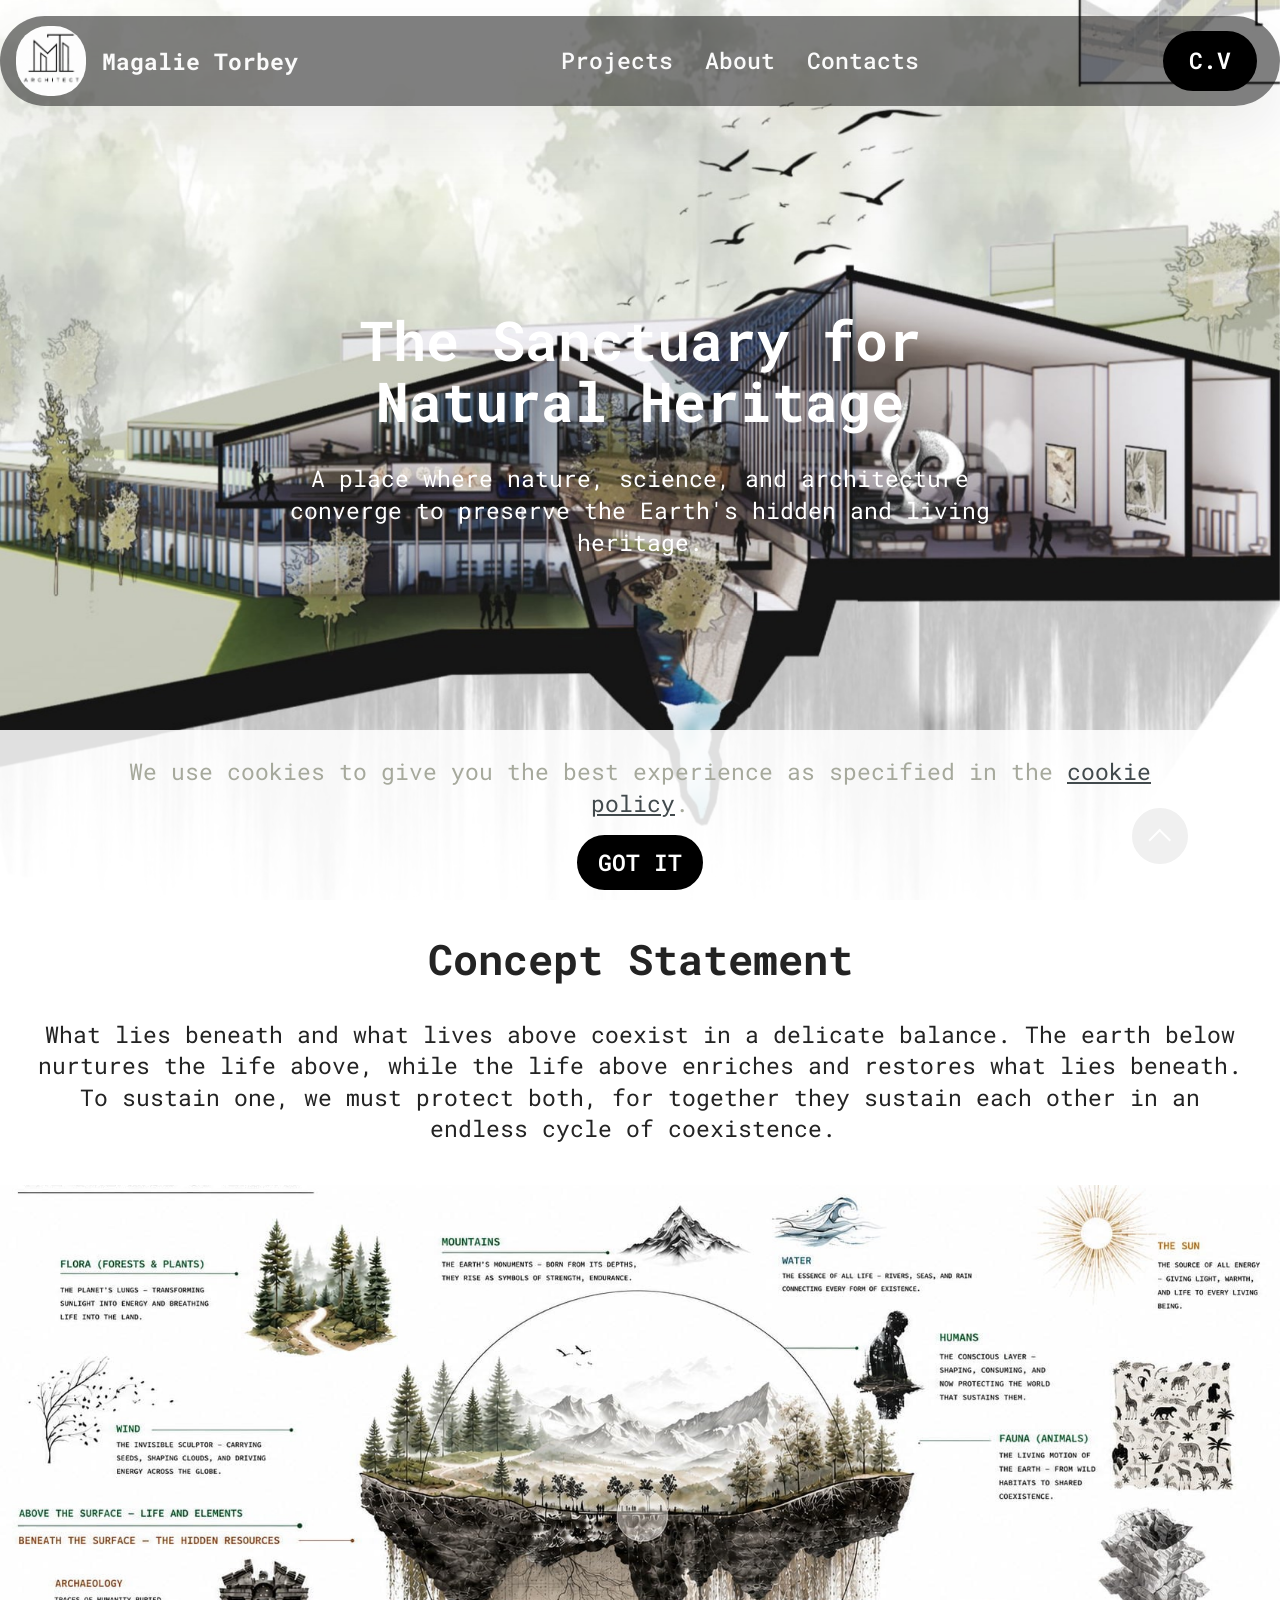
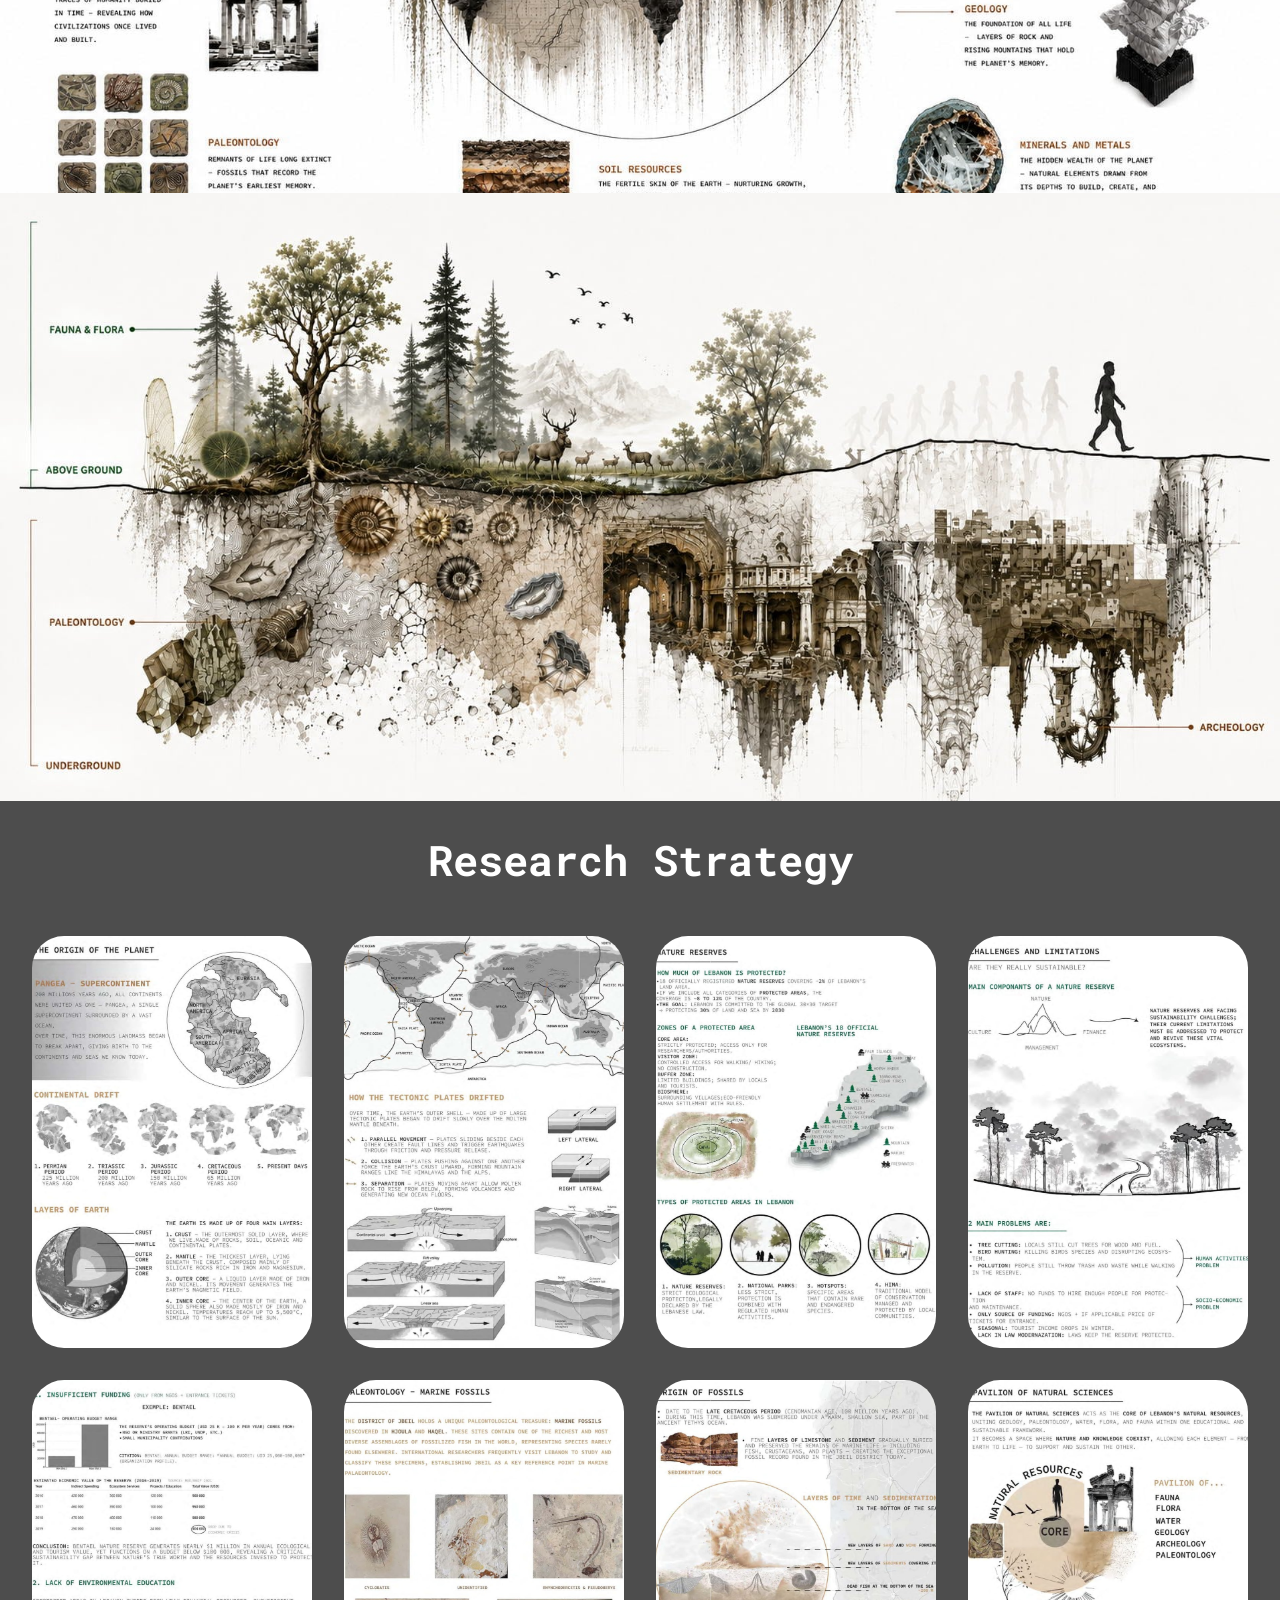
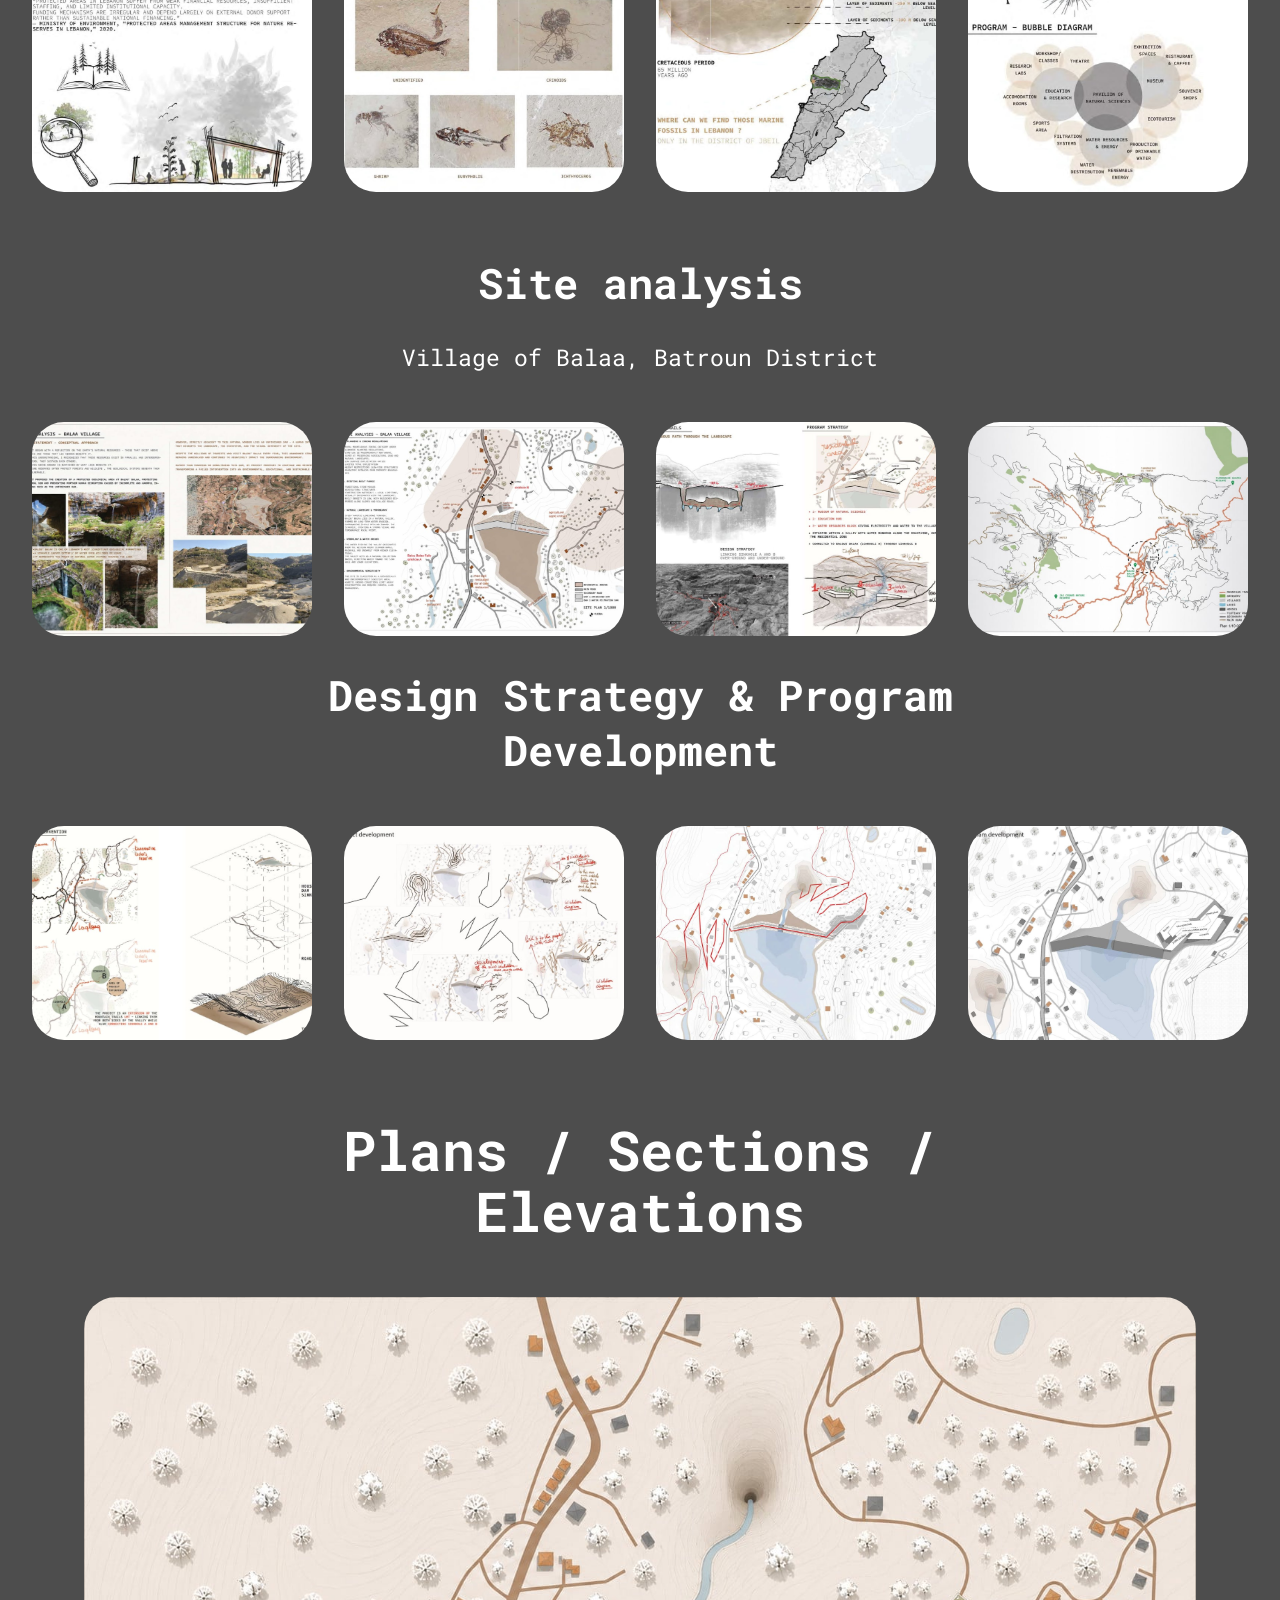
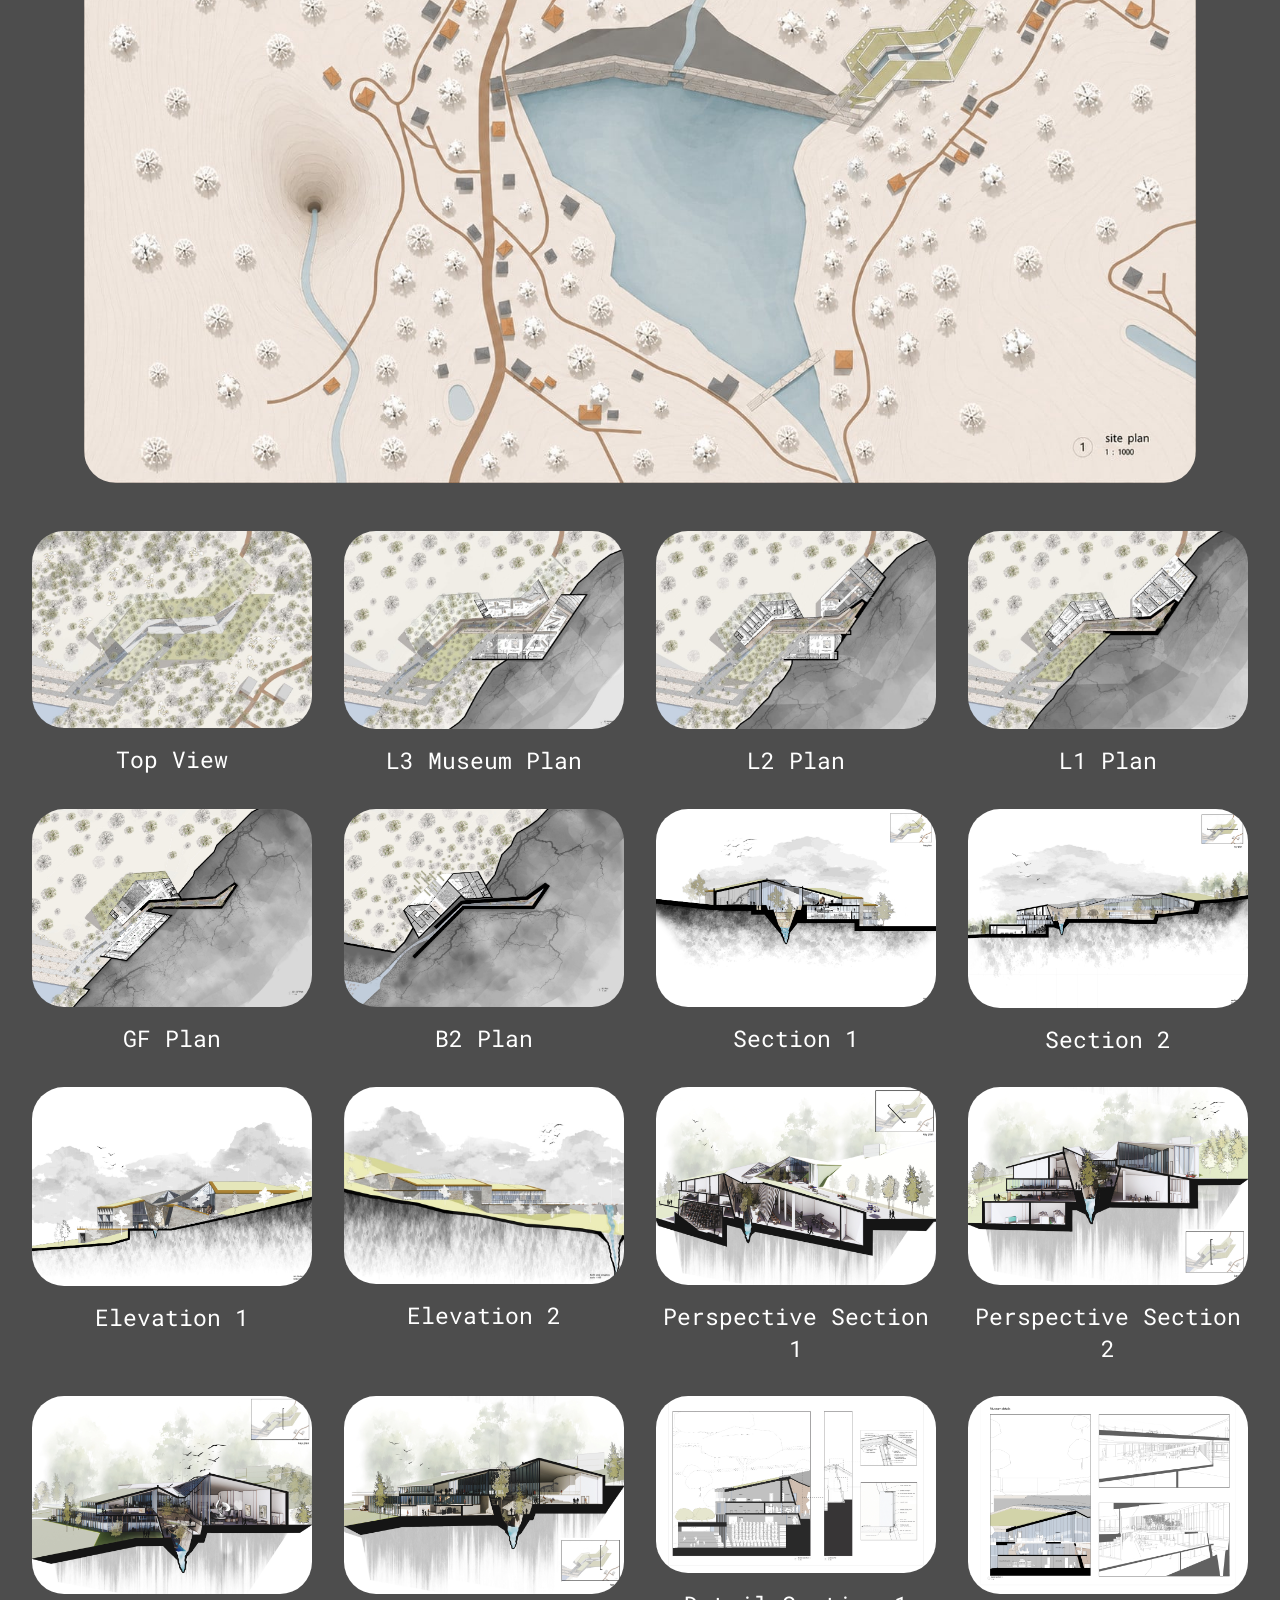
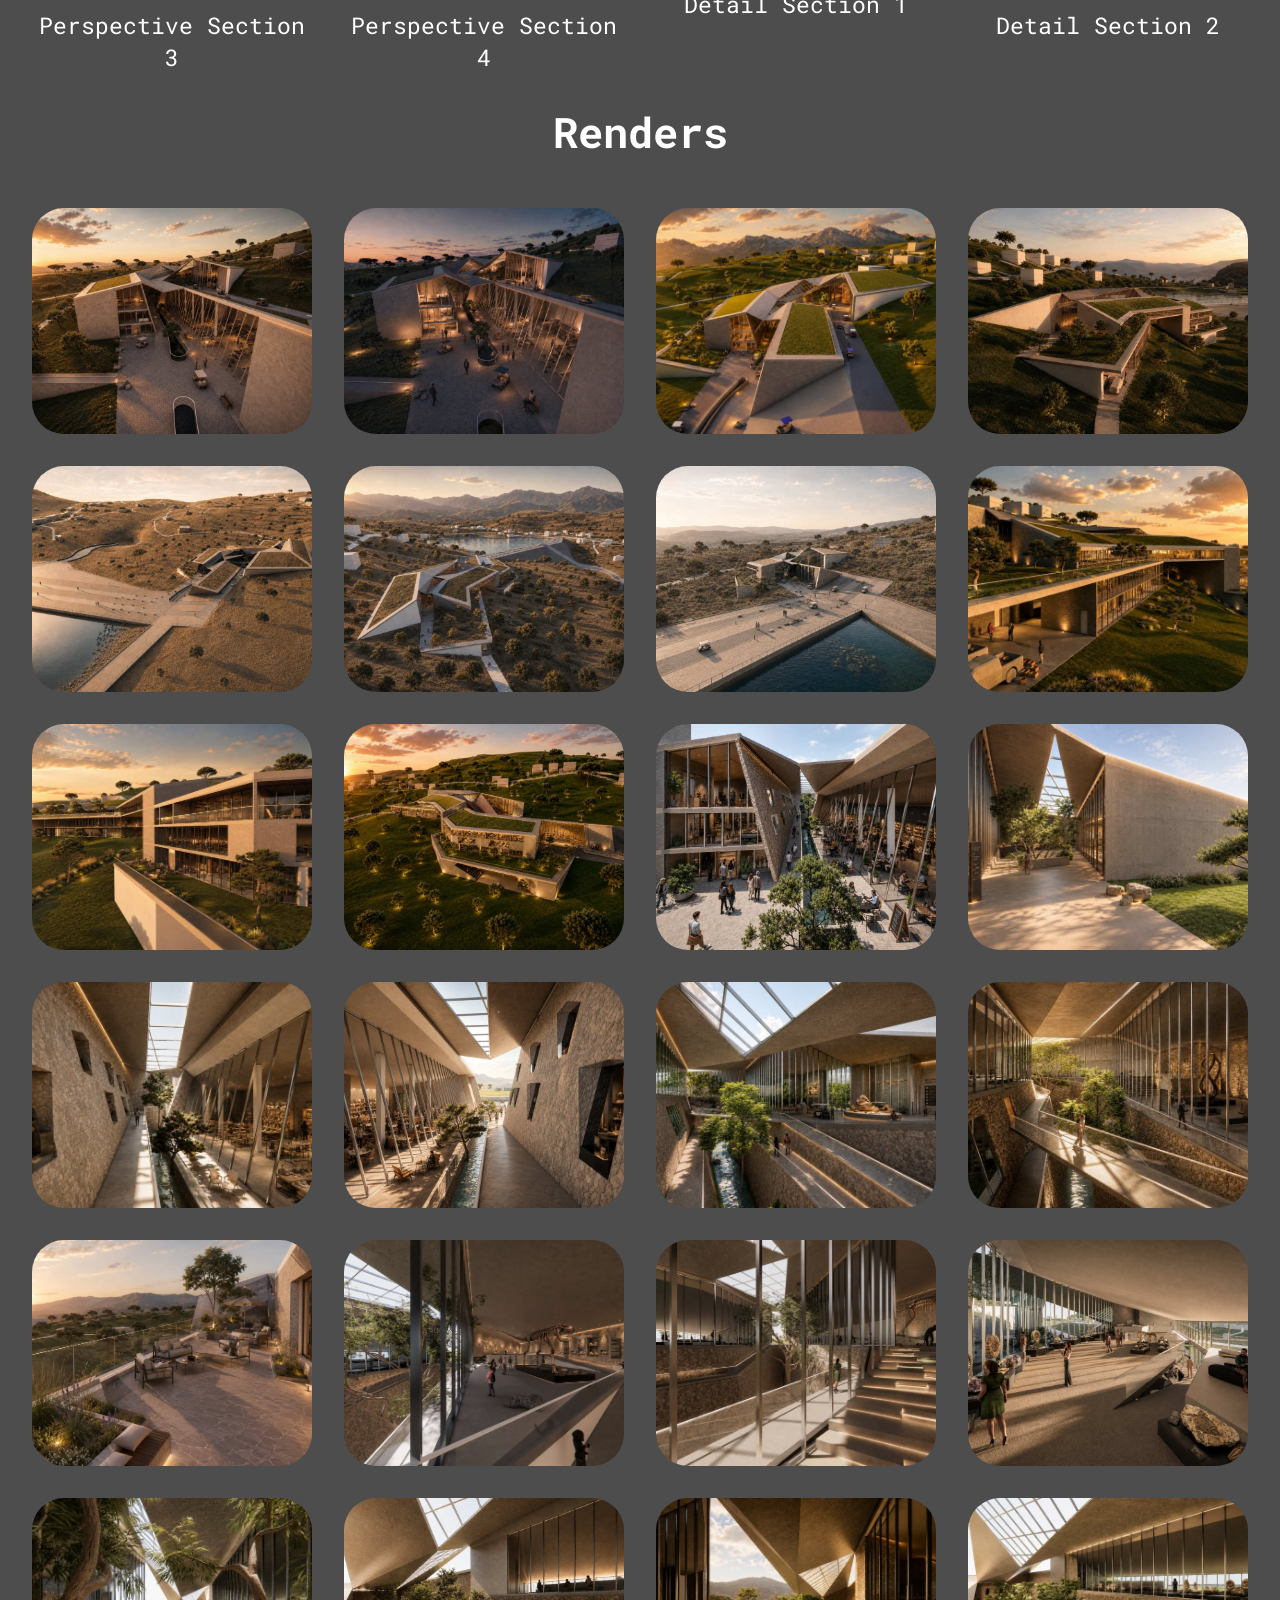
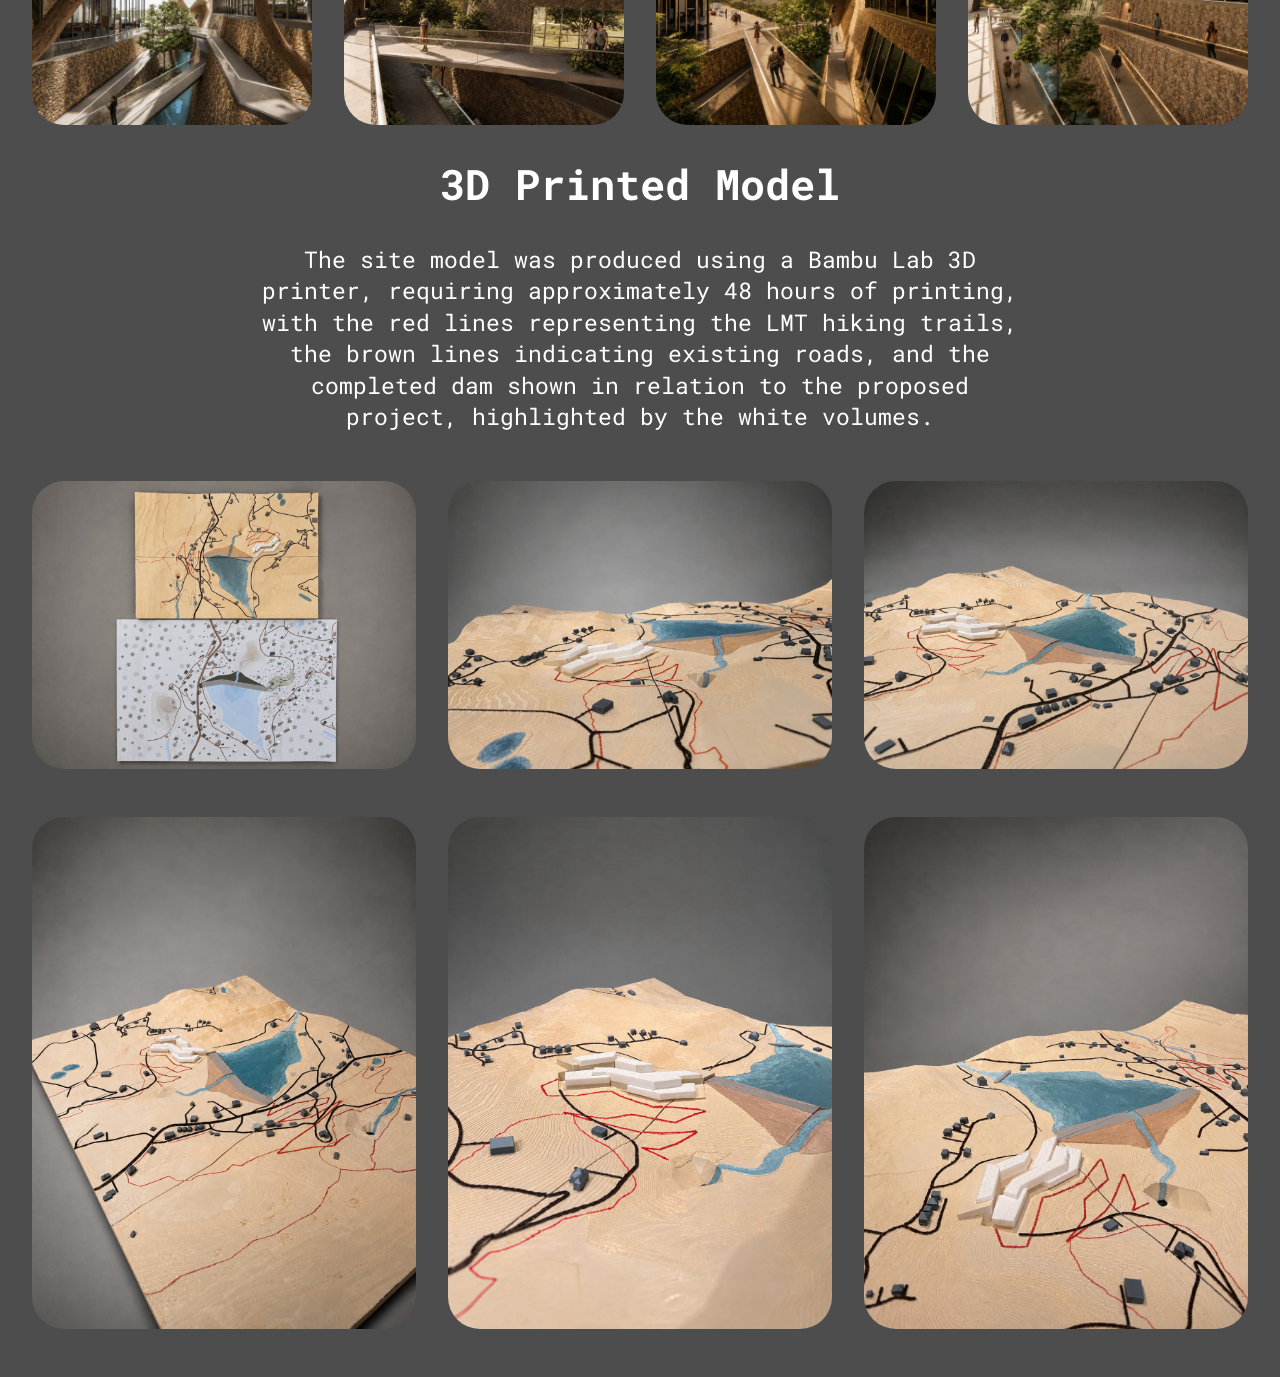
==== commit 2038fe19: "create github pages" ====
--- a/page1.html
+++ b/page1.html
@@ -20,7 +20,7 @@
   <link rel="stylesheet" href="assets/theme/css/style.css">
   <link rel="preload" href="https://fonts.googleapis.com/css?family=Roboto+Mono:100,200,300,400,500,600,700,100i,200i,300i,400i,500i,600i,700i&display=swap" as="style" onload="this.onload=null;this.rel='stylesheet'">
   <noscript><link rel="stylesheet" href="https://fonts.googleapis.com/css?family=Roboto+Mono:100,200,300,400,500,600,700,100i,200i,300i,400i,500i,600i,700i&display=swap"></noscript>
-  <link rel="preload" as="style" href="assets/mobirise/css/mbr-additional.css?v=NNm0sv"><link rel="stylesheet" href="assets/mobirise/css/mbr-additional.css?v=NNm0sv" type="text/css">
+  <link rel="preload" as="style" href="assets/mobirise/css/mbr-additional.css?v=MOL4z4"><link rel="stylesheet" href="assets/mobirise/css/mbr-additional.css?v=MOL4z4" type="text/css">
 
   
   
@@ -144,84 +144,84 @@
         
         <div class="row mbr-gallery">
             <div class="col-12 col-md-6 col-lg-3 item gallery-image">
-                <div class="item-wrapper mb-3" data-toggle="modal" data-bs-toggle="modal" data-target="#vvoGqyM3jq-modal" data-bs-target="#vvoGqyM3jq-modal">
-                    <img class="w-100" src="assets/images/w12-872x1233.webp" alt="Mobirise Website Builder" data-slide-to="0" data-bs-slide-to="0" data-target="#lb-vvoGqyM3jq" data-bs-target="#lb-vvoGqyM3jq">
-                    <div class="icon-wrapper">
-                        <span class="mobi-mbri mobi-mbri-search mbr-iconfont mbr-iconfont-btn"></span>
-                    </div>
-                </div>
-                
-            </div>
-            <div class="col-12 col-md-6 col-lg-3 item gallery-image">
-                <div class="item-wrapper mb-3" data-toggle="modal" data-bs-toggle="modal" data-target="#vvoGqyM3jq-modal" data-bs-target="#vvoGqyM3jq-modal">
-                    <img class="w-100" src="assets/images/w13-872x1233.webp" alt="Mobirise Website Builder" data-slide-to="1" data-bs-slide-to="1" data-target="#lb-vvoGqyM3jq" data-bs-target="#lb-vvoGqyM3jq">
-                    <div class="icon-wrapper">
-                        <span class="mobi-mbri mobi-mbri-search mbr-iconfont mbr-iconfont-btn"></span>
-                    </div>
-                </div>
-                
-            </div>
-            <div class="col-12 col-md-6 col-lg-3 item gallery-image">
-                <div class="item-wrapper mb-3" data-toggle="modal" data-bs-toggle="modal" data-target="#vvoGqyM3jq-modal" data-bs-target="#vvoGqyM3jq-modal">
-                    <img class="w-100" src="assets/images/w14-872x1233.webp" alt="Mobirise Website Builder" data-slide-to="2" data-bs-slide-to="2" data-target="#lb-vvoGqyM3jq" data-bs-target="#lb-vvoGqyM3jq">
-                    <div class="icon-wrapper">
-                        <span class="mobi-mbri mobi-mbri-search mbr-iconfont mbr-iconfont-btn"></span>
-                    </div>
-                </div>
-                
-            </div>
-            <div class="col-12 col-md-6 col-lg-3 item gallery-image">
-                <div class="item-wrapper mb-3" data-toggle="modal" data-bs-toggle="modal" data-target="#vvoGqyM3jq-modal" data-bs-target="#vvoGqyM3jq-modal">
-                    <img class="w-100" src="assets/images/w15-872x1233.webp" alt="Mobirise Website Builder" data-slide-to="3" data-bs-slide-to="3" data-target="#lb-vvoGqyM3jq" data-bs-target="#lb-vvoGqyM3jq">
-                    <div class="icon-wrapper">
-                        <span class="mobi-mbri mobi-mbri-search mbr-iconfont mbr-iconfont-btn"></span>
-                    </div>
-                </div>
-                
-            </div>
-            <div class="col-12 col-md-6 col-lg-3 item gallery-image">
-                <div class="item-wrapper mb-3" data-toggle="modal" data-bs-toggle="modal" data-target="#vvoGqyM3jq-modal" data-bs-target="#vvoGqyM3jq-modal">
-                    <img class="w-100" src="assets/images/w16-872x1233.webp" alt="Mobirise Website Builder" data-slide-to="4" data-bs-slide-to="4" data-target="#lb-vvoGqyM3jq" data-bs-target="#lb-vvoGqyM3jq">
-                    <div class="icon-wrapper">
-                        <span class="mobi-mbri mobi-mbri-search mbr-iconfont mbr-iconfont-btn"></span>
-                    </div>
-                </div>
-                
-            </div>
-            <div class="col-12 col-md-6 col-lg-3 item gallery-image">
-                <div class="item-wrapper mb-3" data-toggle="modal" data-bs-toggle="modal" data-target="#vvoGqyM3jq-modal" data-bs-target="#vvoGqyM3jq-modal">
-                    <img class="w-100" src="assets/images/w17-872x1233.webp" alt="Mobirise Website Builder" data-slide-to="5" data-bs-slide-to="5" data-target="#lb-vvoGqyM3jq" data-bs-target="#lb-vvoGqyM3jq">
-                    <div class="icon-wrapper">
-                        <span class="mobi-mbri mobi-mbri-search mbr-iconfont mbr-iconfont-btn"></span>
-                    </div>
-                </div>
-                
-            </div>
-            <div class="col-12 col-md-6 col-lg-3 item gallery-image">
-                <div class="item-wrapper mb-3" data-toggle="modal" data-bs-toggle="modal" data-target="#vvoGqyM3jq-modal" data-bs-target="#vvoGqyM3jq-modal">
-                    <img class="w-100" src="assets/images/w18-compressed-872x1233.webp" alt="Mobirise Website Builder" data-slide-to="6" data-bs-slide-to="6" data-target="#lb-vvoGqyM3jq" data-bs-target="#lb-vvoGqyM3jq">
-                    <div class="icon-wrapper">
-                        <span class="mobi-mbri mobi-mbri-search mbr-iconfont mbr-iconfont-btn"></span>
-                    </div>
-                </div>
-                
-            </div>
-            <div class="col-12 col-md-6 col-lg-3 item gallery-image">
-                <div class="item-wrapper mb-3" data-toggle="modal" data-bs-toggle="modal" data-target="#vvoGqyM3jq-modal" data-bs-target="#vvoGqyM3jq-modal">
-                    <img class="w-100" src="assets/images/w19-872x1233.webp" alt="Mobirise Website Builder" data-slide-to="7" data-bs-slide-to="7" data-target="#lb-vvoGqyM3jq" data-bs-target="#lb-vvoGqyM3jq">
-                    <div class="icon-wrapper">
-                        <span class="mobi-mbri mobi-mbri-search mbr-iconfont mbr-iconfont-btn"></span>
-                    </div>
-                </div>
-                
-            </div>
-        </div>
-
-        <div class="modal mbr-slider" tabindex="-1" role="dialog" aria-hidden="true" id="vvoGqyM3jq-modal">
+                <div class="item-wrapper mb-3" data-toggle="modal" data-bs-toggle="modal" data-target="#vvoSugqrDE-modal" data-bs-target="#vvoSugqrDE-modal">
+                    <img class="w-100" src="assets/images/w12-872x1233.webp" alt="Mobirise Website Builder" data-slide-to="0" data-bs-slide-to="0" data-target="#lb-vvoSugqrDE" data-bs-target="#lb-vvoSugqrDE">
+                    <div class="icon-wrapper">
+                        <span class="mobi-mbri mobi-mbri-search mbr-iconfont mbr-iconfont-btn"></span>
+                    </div>
+                </div>
+                
+            </div>
+            <div class="col-12 col-md-6 col-lg-3 item gallery-image">
+                <div class="item-wrapper mb-3" data-toggle="modal" data-bs-toggle="modal" data-target="#vvoSugqrDE-modal" data-bs-target="#vvoSugqrDE-modal">
+                    <img class="w-100" src="assets/images/w13-872x1233.webp" alt="Mobirise Website Builder" data-slide-to="1" data-bs-slide-to="1" data-target="#lb-vvoSugqrDE" data-bs-target="#lb-vvoSugqrDE">
+                    <div class="icon-wrapper">
+                        <span class="mobi-mbri mobi-mbri-search mbr-iconfont mbr-iconfont-btn"></span>
+                    </div>
+                </div>
+                
+            </div>
+            <div class="col-12 col-md-6 col-lg-3 item gallery-image">
+                <div class="item-wrapper mb-3" data-toggle="modal" data-bs-toggle="modal" data-target="#vvoSugqrDE-modal" data-bs-target="#vvoSugqrDE-modal">
+                    <img class="w-100" src="assets/images/w14-872x1233.webp" alt="Mobirise Website Builder" data-slide-to="2" data-bs-slide-to="2" data-target="#lb-vvoSugqrDE" data-bs-target="#lb-vvoSugqrDE">
+                    <div class="icon-wrapper">
+                        <span class="mobi-mbri mobi-mbri-search mbr-iconfont mbr-iconfont-btn"></span>
+                    </div>
+                </div>
+                
+            </div>
+            <div class="col-12 col-md-6 col-lg-3 item gallery-image">
+                <div class="item-wrapper mb-3" data-toggle="modal" data-bs-toggle="modal" data-target="#vvoSugqrDE-modal" data-bs-target="#vvoSugqrDE-modal">
+                    <img class="w-100" src="assets/images/w15-872x1233.webp" alt="Mobirise Website Builder" data-slide-to="3" data-bs-slide-to="3" data-target="#lb-vvoSugqrDE" data-bs-target="#lb-vvoSugqrDE">
+                    <div class="icon-wrapper">
+                        <span class="mobi-mbri mobi-mbri-search mbr-iconfont mbr-iconfont-btn"></span>
+                    </div>
+                </div>
+                
+            </div>
+            <div class="col-12 col-md-6 col-lg-3 item gallery-image">
+                <div class="item-wrapper mb-3" data-toggle="modal" data-bs-toggle="modal" data-target="#vvoSugqrDE-modal" data-bs-target="#vvoSugqrDE-modal">
+                    <img class="w-100" src="assets/images/w16-872x1233.webp" alt="Mobirise Website Builder" data-slide-to="4" data-bs-slide-to="4" data-target="#lb-vvoSugqrDE" data-bs-target="#lb-vvoSugqrDE">
+                    <div class="icon-wrapper">
+                        <span class="mobi-mbri mobi-mbri-search mbr-iconfont mbr-iconfont-btn"></span>
+                    </div>
+                </div>
+                
+            </div>
+            <div class="col-12 col-md-6 col-lg-3 item gallery-image">
+                <div class="item-wrapper mb-3" data-toggle="modal" data-bs-toggle="modal" data-target="#vvoSugqrDE-modal" data-bs-target="#vvoSugqrDE-modal">
+                    <img class="w-100" src="assets/images/w17-872x1233.webp" alt="Mobirise Website Builder" data-slide-to="5" data-bs-slide-to="5" data-target="#lb-vvoSugqrDE" data-bs-target="#lb-vvoSugqrDE">
+                    <div class="icon-wrapper">
+                        <span class="mobi-mbri mobi-mbri-search mbr-iconfont mbr-iconfont-btn"></span>
+                    </div>
+                </div>
+                
+            </div>
+            <div class="col-12 col-md-6 col-lg-3 item gallery-image">
+                <div class="item-wrapper mb-3" data-toggle="modal" data-bs-toggle="modal" data-target="#vvoSugqrDE-modal" data-bs-target="#vvoSugqrDE-modal">
+                    <img class="w-100" src="assets/images/w18-compressed-872x1233.webp" alt="Mobirise Website Builder" data-slide-to="6" data-bs-slide-to="6" data-target="#lb-vvoSugqrDE" data-bs-target="#lb-vvoSugqrDE">
+                    <div class="icon-wrapper">
+                        <span class="mobi-mbri mobi-mbri-search mbr-iconfont mbr-iconfont-btn"></span>
+                    </div>
+                </div>
+                
+            </div>
+            <div class="col-12 col-md-6 col-lg-3 item gallery-image">
+                <div class="item-wrapper mb-3" data-toggle="modal" data-bs-toggle="modal" data-target="#vvoSugqrDE-modal" data-bs-target="#vvoSugqrDE-modal">
+                    <img class="w-100" src="assets/images/w19-872x1233.webp" alt="Mobirise Website Builder" data-slide-to="7" data-bs-slide-to="7" data-target="#lb-vvoSugqrDE" data-bs-target="#lb-vvoSugqrDE">
+                    <div class="icon-wrapper">
+                        <span class="mobi-mbri mobi-mbri-search mbr-iconfont mbr-iconfont-btn"></span>
+                    </div>
+                </div>
+                
+            </div>
+        </div>
+
+        <div class="modal mbr-slider" tabindex="-1" role="dialog" aria-hidden="true" id="vvoSugqrDE-modal">
             <div class="modal-dialog" role="document">
                 <div class="modal-content">
                     <div class="modal-body">
-                        <div class="carousel slide" data-pause="false" data-bs-pause="false" id="lb-vvoGqyM3jq" data-interval="5000" data-bs-interval="5000">
+                        <div class="carousel slide" data-pause="false" data-bs-pause="false" id="lb-vvoSugqrDE" data-interval="5000" data-bs-interval="5000">
                             <div class="carousel-inner">
                                 <div class="carousel-item active">
                                     <img class="d-block w-100" src="assets/images/w12-872x1233.webp" alt="Mobirise Website Builder">
@@ -249,22 +249,22 @@
                                 </div>
                             </div>
                             <ol class="carousel-indicators">
-                                <li data-slide-to="0" data-bs-slide-to="0" class="active" data-target="#lb-vvoGqyM3jq" data-bs-target="#lb-vvoGqyM3jq"></li>
-                                <li data-slide-to="1" data-bs-slide-to="1" data-target="#lb-vvoGqyM3jq" data-bs-target="#lb-vvoGqyM3jq"></li>
-                                <li data-slide-to="2" data-bs-slide-to="2" data-target="#lb-vvoGqyM3jq" data-bs-target="#lb-vvoGqyM3jq"></li>
-                                <li data-slide-to="3" data-bs-slide-to="3" data-target="#lb-vvoGqyM3jq" data-bs-target="#lb-vvoGqyM3jq"></li>
-                                <li data-slide-to="4" data-bs-slide-to="4" data-target="#lb-vvoGqyM3jq" data-bs-target="#lb-vvoGqyM3jq"></li>
-                                <li data-slide-to="5" data-bs-slide-to="5" data-target="#lb-vvoGqyM3jq" data-bs-target="#lb-vvoGqyM3jq"></li>
-                                <li data-slide-to="6" data-bs-slide-to="6" data-target="#lb-vvoGqyM3jq" data-bs-target="#lb-vvoGqyM3jq"></li>
-                                <li data-slide-to="7" data-bs-slide-to="7" data-target="#lb-vvoGqyM3jq" data-bs-target="#lb-vvoGqyM3jq"></li>
+                                <li data-slide-to="0" data-bs-slide-to="0" class="active" data-target="#lb-vvoSugqrDE" data-bs-target="#lb-vvoSugqrDE"></li>
+                                <li data-slide-to="1" data-bs-slide-to="1" data-target="#lb-vvoSugqrDE" data-bs-target="#lb-vvoSugqrDE"></li>
+                                <li data-slide-to="2" data-bs-slide-to="2" data-target="#lb-vvoSugqrDE" data-bs-target="#lb-vvoSugqrDE"></li>
+                                <li data-slide-to="3" data-bs-slide-to="3" data-target="#lb-vvoSugqrDE" data-bs-target="#lb-vvoSugqrDE"></li>
+                                <li data-slide-to="4" data-bs-slide-to="4" data-target="#lb-vvoSugqrDE" data-bs-target="#lb-vvoSugqrDE"></li>
+                                <li data-slide-to="5" data-bs-slide-to="5" data-target="#lb-vvoSugqrDE" data-bs-target="#lb-vvoSugqrDE"></li>
+                                <li data-slide-to="6" data-bs-slide-to="6" data-target="#lb-vvoSugqrDE" data-bs-target="#lb-vvoSugqrDE"></li>
+                                <li data-slide-to="7" data-bs-slide-to="7" data-target="#lb-vvoSugqrDE" data-bs-target="#lb-vvoSugqrDE"></li>
                             </ol>
                             <a role="button" href="" class="close" data-dismiss="modal" data-bs-dismiss="modal" aria-label="Close">
                             </a>
-                            <a class="carousel-control-prev carousel-control" role="button" data-slide="prev" data-bs-slide="prev" href="#lb-vvoGqyM3jq">
+                            <a class="carousel-control-prev carousel-control" role="button" data-slide="prev" data-bs-slide="prev" href="#lb-vvoSugqrDE">
                                 <span class="mobi-mbri mobi-mbri-arrow-prev" aria-hidden="true"></span>
                                 <span class="sr-only visually-hidden">Previous</span>
                             </a>
-                            <a class="carousel-control-next carousel-control" role="button" data-slide="next" data-bs-slide="next" href="#lb-vvoGqyM3jq">
+                            <a class="carousel-control-next carousel-control" role="button" data-slide="next" data-bs-slide="next" href="#lb-vvoSugqrDE">
                                 <span class="mobi-mbri mobi-mbri-arrow-next" aria-hidden="true"></span>
                                 <span class="sr-only visually-hidden">Next</span>
                             </a>
@@ -292,35 +292,35 @@
         
         <div class="row mbr-gallery">
             <div class="col-12 col-md-6 col-lg-3 item gallery-image">
-                <div class="item-wrapper mb-3" data-toggle="modal" data-bs-toggle="modal" data-target="#vvoGqzor3a-modal" data-bs-target="#vvoGqzor3a-modal">
-                    <img class="w-100" src="assets/images/w61-872x581.webp" alt="Mobirise Website Builder" data-slide-to="0" data-bs-slide-to="0" data-target="#lb-vvoGqzor3a" data-bs-target="#lb-vvoGqzor3a">
-                    <div class="icon-wrapper">
-                        <span class="mobi-mbri mobi-mbri-search mbr-iconfont mbr-iconfont-btn"></span>
-                    </div>
-                </div>
-                
-            </div>
-            <div class="col-12 col-md-6 col-lg-3 item gallery-image">
-                <div class="item-wrapper mb-3" data-toggle="modal" data-bs-toggle="modal" data-target="#vvoGqzor3a-modal" data-bs-target="#vvoGqzor3a-modal">
-                    <img class="w-100" src="assets/images/w60-872x617.webp" alt="Mobirise Website Builder" data-slide-to="1" data-bs-slide-to="1" data-target="#lb-vvoGqzor3a" data-bs-target="#lb-vvoGqzor3a">
-                    <div class="icon-wrapper">
-                        <span class="mobi-mbri mobi-mbri-search mbr-iconfont mbr-iconfont-btn"></span>
-                    </div>
-                </div>
-                
-            </div>
-            <div class="col-12 col-md-6 col-lg-3 item gallery-image">
-                <div class="item-wrapper mb-3" data-toggle="modal" data-bs-toggle="modal" data-target="#vvoGqzor3a-modal" data-bs-target="#vvoGqzor3a-modal">
-                    <img class="w-100" src="assets/images/w63-872x587.webp" alt="Mobirise Website Builder" data-slide-to="2" data-bs-slide-to="2" data-target="#lb-vvoGqzor3a" data-bs-target="#lb-vvoGqzor3a">
-                    <div class="icon-wrapper">
-                        <span class="mobi-mbri mobi-mbri-search mbr-iconfont mbr-iconfont-btn"></span>
-                    </div>
-                </div>
-                
-            </div>
-            <div class="col-12 col-md-6 col-lg-3 item gallery-image">
-                <div class="item-wrapper mb-3" data-toggle="modal" data-bs-toggle="modal" data-target="#vvoGqzor3a-modal" data-bs-target="#vvoGqzor3a-modal">
-                    <img class="w-100" src="assets/images/w62-872x616.webp" alt="Mobirise Website Builder" data-slide-to="3" data-bs-slide-to="3" data-target="#lb-vvoGqzor3a" data-bs-target="#lb-vvoGqzor3a">
+                <div class="item-wrapper mb-3" data-toggle="modal" data-bs-toggle="modal" data-target="#vvoSuhfBoJ-modal" data-bs-target="#vvoSuhfBoJ-modal">
+                    <img class="w-100" src="assets/images/w61-872x581.webp" alt="Mobirise Website Builder" data-slide-to="0" data-bs-slide-to="0" data-target="#lb-vvoSuhfBoJ" data-bs-target="#lb-vvoSuhfBoJ">
+                    <div class="icon-wrapper">
+                        <span class="mobi-mbri mobi-mbri-search mbr-iconfont mbr-iconfont-btn"></span>
+                    </div>
+                </div>
+                
+            </div>
+            <div class="col-12 col-md-6 col-lg-3 item gallery-image">
+                <div class="item-wrapper mb-3" data-toggle="modal" data-bs-toggle="modal" data-target="#vvoSuhfBoJ-modal" data-bs-target="#vvoSuhfBoJ-modal">
+                    <img class="w-100" src="assets/images/w60-872x617.webp" alt="Mobirise Website Builder" data-slide-to="1" data-bs-slide-to="1" data-target="#lb-vvoSuhfBoJ" data-bs-target="#lb-vvoSuhfBoJ">
+                    <div class="icon-wrapper">
+                        <span class="mobi-mbri mobi-mbri-search mbr-iconfont mbr-iconfont-btn"></span>
+                    </div>
+                </div>
+                
+            </div>
+            <div class="col-12 col-md-6 col-lg-3 item gallery-image">
+                <div class="item-wrapper mb-3" data-toggle="modal" data-bs-toggle="modal" data-target="#vvoSuhfBoJ-modal" data-bs-target="#vvoSuhfBoJ-modal">
+                    <img class="w-100" src="assets/images/w63-872x587.webp" alt="Mobirise Website Builder" data-slide-to="2" data-bs-slide-to="2" data-target="#lb-vvoSuhfBoJ" data-bs-target="#lb-vvoSuhfBoJ">
+                    <div class="icon-wrapper">
+                        <span class="mobi-mbri mobi-mbri-search mbr-iconfont mbr-iconfont-btn"></span>
+                    </div>
+                </div>
+                
+            </div>
+            <div class="col-12 col-md-6 col-lg-3 item gallery-image">
+                <div class="item-wrapper mb-3" data-toggle="modal" data-bs-toggle="modal" data-target="#vvoSuhfBoJ-modal" data-bs-target="#vvoSuhfBoJ-modal">
+                    <img class="w-100" src="assets/images/w62-872x616.webp" alt="Mobirise Website Builder" data-slide-to="3" data-bs-slide-to="3" data-target="#lb-vvoSuhfBoJ" data-bs-target="#lb-vvoSuhfBoJ">
                     <div class="icon-wrapper">
                         <span class="mobi-mbri mobi-mbri-search mbr-iconfont mbr-iconfont-btn"></span>
                     </div>
@@ -333,11 +333,11 @@
             
         </div>
 
-        <div class="modal mbr-slider" tabindex="-1" role="dialog" aria-hidden="true" id="vvoGqzor3a-modal">
+        <div class="modal mbr-slider" tabindex="-1" role="dialog" aria-hidden="true" id="vvoSuhfBoJ-modal">
             <div class="modal-dialog" role="document">
                 <div class="modal-content">
                     <div class="modal-body">
-                        <div class="carousel slide" data-pause="false" data-bs-pause="false" id="lb-vvoGqzor3a" data-interval="5000" data-bs-interval="5000">
+                        <div class="carousel slide" data-pause="false" data-bs-pause="false" id="lb-vvoSuhfBoJ" data-interval="5000" data-bs-interval="5000">
                             <div class="carousel-inner">
                                 <div class="carousel-item active">
                                     <img class="d-block w-100" src="assets/images/w61-872x581.webp" alt="Mobirise Website Builder">
@@ -357,10 +357,10 @@
                                 
                             </div>
                             <ol class="carousel-indicators">
-                                <li data-slide-to="0" data-bs-slide-to="0" class="active" data-target="#lb-vvoGqzor3a" data-bs-target="#lb-vvoGqzor3a"></li>
-                                <li data-slide-to="1" data-bs-slide-to="1" data-target="#lb-vvoGqzor3a" data-bs-target="#lb-vvoGqzor3a"></li>
-                                <li data-slide-to="2" data-bs-slide-to="2" data-target="#lb-vvoGqzor3a" data-bs-target="#lb-vvoGqzor3a"></li>
-                                <li data-slide-to="3" data-bs-slide-to="3" data-target="#lb-vvoGqzor3a" data-bs-target="#lb-vvoGqzor3a"></li>
+                                <li data-slide-to="0" data-bs-slide-to="0" class="active" data-target="#lb-vvoSuhfBoJ" data-bs-target="#lb-vvoSuhfBoJ"></li>
+                                <li data-slide-to="1" data-bs-slide-to="1" data-target="#lb-vvoSuhfBoJ" data-bs-target="#lb-vvoSuhfBoJ"></li>
+                                <li data-slide-to="2" data-bs-slide-to="2" data-target="#lb-vvoSuhfBoJ" data-bs-target="#lb-vvoSuhfBoJ"></li>
+                                <li data-slide-to="3" data-bs-slide-to="3" data-target="#lb-vvoSuhfBoJ" data-bs-target="#lb-vvoSuhfBoJ"></li>
                                 
                                 
                                 
@@ -368,11 +368,11 @@
                             </ol>
                             <a role="button" href="" class="close" data-dismiss="modal" data-bs-dismiss="modal" aria-label="Close">
                             </a>
-                            <a class="carousel-control-prev carousel-control" role="button" data-slide="prev" data-bs-slide="prev" href="#lb-vvoGqzor3a">
+                            <a class="carousel-control-prev carousel-control" role="button" data-slide="prev" data-bs-slide="prev" href="#lb-vvoSuhfBoJ">
                                 <span class="mobi-mbri mobi-mbri-arrow-prev" aria-hidden="true"></span>
                                 <span class="sr-only visually-hidden">Previous</span>
                             </a>
-                            <a class="carousel-control-next carousel-control" role="button" data-slide="next" data-bs-slide="next" href="#lb-vvoGqzor3a">
+                            <a class="carousel-control-next carousel-control" role="button" data-slide="next" data-bs-slide="next" href="#lb-vvoSuhfBoJ">
                                 <span class="mobi-mbri mobi-mbri-arrow-next" aria-hidden="true"></span>
                                 <span class="sr-only visually-hidden">Next</span>
                             </a>
@@ -400,35 +400,35 @@
         
         <div class="row mbr-gallery">
             <div class="col-12 col-md-6 col-lg-3 item gallery-image">
-                <div class="item-wrapper mb-3" data-toggle="modal" data-bs-toggle="modal" data-target="#vvoGqzV3wA-modal" data-bs-target="#vvoGqzV3wA-modal">
-                    <img class="w-100" src="assets/images/w20-872x575.webp" alt="Mobirise Website Builder" data-slide-to="0" data-bs-slide-to="0" data-target="#lb-vvoGqzV3wA" data-bs-target="#lb-vvoGqzV3wA">
-                    <div class="icon-wrapper">
-                        <span class="mobi-mbri mobi-mbri-search mbr-iconfont mbr-iconfont-btn"></span>
-                    </div>
-                </div>
-                
-            </div>
-            <div class="col-12 col-md-6 col-lg-3 item gallery-image">
-                <div class="item-wrapper mb-3" data-toggle="modal" data-bs-toggle="modal" data-target="#vvoGqzV3wA-modal" data-bs-target="#vvoGqzV3wA-modal">
-                    <img class="w-100" src="assets/images/w22-872x613.webp" alt="Mobirise Website Builder" data-slide-to="1" data-bs-slide-to="1" data-target="#lb-vvoGqzV3wA" data-bs-target="#lb-vvoGqzV3wA">
-                    <div class="icon-wrapper">
-                        <span class="mobi-mbri mobi-mbri-search mbr-iconfont mbr-iconfont-btn"></span>
-                    </div>
-                </div>
-                
-            </div>
-            <div class="col-12 col-md-6 col-lg-3 item gallery-image">
-                <div class="item-wrapper mb-3" data-toggle="modal" data-bs-toggle="modal" data-target="#vvoGqzV3wA-modal" data-bs-target="#vvoGqzV3wA-modal">
-                    <img class="w-100" src="assets/images/w23-872x617.webp" alt="Mobirise Website Builder" data-slide-to="2" data-bs-slide-to="2" data-target="#lb-vvoGqzV3wA" data-bs-target="#lb-vvoGqzV3wA">
-                    <div class="icon-wrapper">
-                        <span class="mobi-mbri mobi-mbri-search mbr-iconfont mbr-iconfont-btn"></span>
-                    </div>
-                </div>
-                
-            </div>
-            <div class="col-12 col-md-6 col-lg-3 item gallery-image">
-                <div class="item-wrapper mb-3" data-toggle="modal" data-bs-toggle="modal" data-target="#vvoGqzV3wA-modal" data-bs-target="#vvoGqzV3wA-modal">
-                    <img class="w-100" src="assets/images/w21-872x613.webp" alt="Mobirise Website Builder" data-slide-to="3" data-bs-slide-to="3" data-target="#lb-vvoGqzV3wA" data-bs-target="#lb-vvoGqzV3wA">
+                <div class="item-wrapper mb-3" data-toggle="modal" data-bs-toggle="modal" data-target="#vvoSuhABOz-modal" data-bs-target="#vvoSuhABOz-modal">
+                    <img class="w-100" src="assets/images/w20-872x575.webp" alt="Mobirise Website Builder" data-slide-to="0" data-bs-slide-to="0" data-target="#lb-vvoSuhABOz" data-bs-target="#lb-vvoSuhABOz">
+                    <div class="icon-wrapper">
+                        <span class="mobi-mbri mobi-mbri-search mbr-iconfont mbr-iconfont-btn"></span>
+                    </div>
+                </div>
+                
+            </div>
+            <div class="col-12 col-md-6 col-lg-3 item gallery-image">
+                <div class="item-wrapper mb-3" data-toggle="modal" data-bs-toggle="modal" data-target="#vvoSuhABOz-modal" data-bs-target="#vvoSuhABOz-modal">
+                    <img class="w-100" src="assets/images/w22-872x613.webp" alt="Mobirise Website Builder" data-slide-to="1" data-bs-slide-to="1" data-target="#lb-vvoSuhABOz" data-bs-target="#lb-vvoSuhABOz">
+                    <div class="icon-wrapper">
+                        <span class="mobi-mbri mobi-mbri-search mbr-iconfont mbr-iconfont-btn"></span>
+                    </div>
+                </div>
+                
+            </div>
+            <div class="col-12 col-md-6 col-lg-3 item gallery-image">
+                <div class="item-wrapper mb-3" data-toggle="modal" data-bs-toggle="modal" data-target="#vvoSuhABOz-modal" data-bs-target="#vvoSuhABOz-modal">
+                    <img class="w-100" src="assets/images/w23-872x617.webp" alt="Mobirise Website Builder" data-slide-to="2" data-bs-slide-to="2" data-target="#lb-vvoSuhABOz" data-bs-target="#lb-vvoSuhABOz">
+                    <div class="icon-wrapper">
+                        <span class="mobi-mbri mobi-mbri-search mbr-iconfont mbr-iconfont-btn"></span>
+                    </div>
+                </div>
+                
+            </div>
+            <div class="col-12 col-md-6 col-lg-3 item gallery-image">
+                <div class="item-wrapper mb-3" data-toggle="modal" data-bs-toggle="modal" data-target="#vvoSuhABOz-modal" data-bs-target="#vvoSuhABOz-modal">
+                    <img class="w-100" src="assets/images/w21-872x613.webp" alt="Mobirise Website Builder" data-slide-to="3" data-bs-slide-to="3" data-target="#lb-vvoSuhABOz" data-bs-target="#lb-vvoSuhABOz">
                     <div class="icon-wrapper">
                         <span class="mobi-mbri mobi-mbri-search mbr-iconfont mbr-iconfont-btn"></span>
                     </div>
@@ -441,11 +441,11 @@
             
         </div>
 
-        <div class="modal mbr-slider" tabindex="-1" role="dialog" aria-hidden="true" id="vvoGqzV3wA-modal">
+        <div class="modal mbr-slider" tabindex="-1" role="dialog" aria-hidden="true" id="vvoSuhABOz-modal">
             <div class="modal-dialog" role="document">
                 <div class="modal-content">
                     <div class="modal-body">
-                        <div class="carousel slide" data-pause="false" data-bs-pause="false" id="lb-vvoGqzV3wA" data-interval="5000" data-bs-interval="5000">
+                        <div class="carousel slide" data-pause="false" data-bs-pause="false" id="lb-vvoSuhABOz" data-interval="5000" data-bs-interval="5000">
                             <div class="carousel-inner">
                                 <div class="carousel-item active">
                                     <img class="d-block w-100" src="assets/images/w20-872x575.webp" alt="Mobirise Website Builder">
@@ -465,10 +465,10 @@
                                 
                             </div>
                             <ol class="carousel-indicators">
-                                <li data-slide-to="0" data-bs-slide-to="0" class="active" data-target="#lb-vvoGqzV3wA" data-bs-target="#lb-vvoGqzV3wA"></li>
-                                <li data-slide-to="1" data-bs-slide-to="1" data-target="#lb-vvoGqzV3wA" data-bs-target="#lb-vvoGqzV3wA"></li>
-                                <li data-slide-to="2" data-bs-slide-to="2" data-target="#lb-vvoGqzV3wA" data-bs-target="#lb-vvoGqzV3wA"></li>
-                                <li data-slide-to="3" data-bs-slide-to="3" data-target="#lb-vvoGqzV3wA" data-bs-target="#lb-vvoGqzV3wA"></li>
+                                <li data-slide-to="0" data-bs-slide-to="0" class="active" data-target="#lb-vvoSuhABOz" data-bs-target="#lb-vvoSuhABOz"></li>
+                                <li data-slide-to="1" data-bs-slide-to="1" data-target="#lb-vvoSuhABOz" data-bs-target="#lb-vvoSuhABOz"></li>
+                                <li data-slide-to="2" data-bs-slide-to="2" data-target="#lb-vvoSuhABOz" data-bs-target="#lb-vvoSuhABOz"></li>
+                                <li data-slide-to="3" data-bs-slide-to="3" data-target="#lb-vvoSuhABOz" data-bs-target="#lb-vvoSuhABOz"></li>
                                 
                                 
                                 
@@ -476,11 +476,11 @@
                             </ol>
                             <a role="button" href="" class="close" data-dismiss="modal" data-bs-dismiss="modal" aria-label="Close">
                             </a>
-                            <a class="carousel-control-prev carousel-control" role="button" data-slide="prev" data-bs-slide="prev" href="#lb-vvoGqzV3wA">
+                            <a class="carousel-control-prev carousel-control" role="button" data-slide="prev" data-bs-slide="prev" href="#lb-vvoSuhABOz">
                                 <span class="mobi-mbri mobi-mbri-arrow-prev" aria-hidden="true"></span>
                                 <span class="sr-only visually-hidden">Previous</span>
                             </a>
-                            <a class="carousel-control-next carousel-control" role="button" data-slide="next" data-bs-slide="next" href="#lb-vvoGqzV3wA">
+                            <a class="carousel-control-next carousel-control" role="button" data-slide="next" data-bs-slide="next" href="#lb-vvoSuhABOz">
                                 <span class="mobi-mbri mobi-mbri-arrow-next" aria-hidden="true"></span>
                                 <span class="sr-only visually-hidden">Next</span>
                             </a>
@@ -528,8 +528,8 @@
         
         <div class="row mbr-gallery">
             <div class="col-12 col-md-6 col-lg-3 item gallery-image">
-                <div class="item-wrapper mb-3" data-toggle="modal" data-bs-toggle="modal" data-target="#vvoGqAK2Q5-modal" data-bs-target="#vvoGqAK2Q5-modal">
-                    <img class="w-100" src="assets/images/w24203-872x614.webp" alt="Mobirise Website Builder" data-slide-to="0" data-bs-slide-to="0" data-target="#lb-vvoGqAK2Q5" data-bs-target="#lb-vvoGqAK2Q5">
+                <div class="item-wrapper mb-3" data-toggle="modal" data-bs-toggle="modal" data-target="#vvoSuicLjr-modal" data-bs-target="#vvoSuicLjr-modal">
+                    <img class="w-100" src="assets/images/w24203-872x614.webp" alt="Mobirise Website Builder" data-slide-to="0" data-bs-slide-to="0" data-target="#lb-vvoSuicLjr" data-bs-target="#lb-vvoSuicLjr">
                     <div class="icon-wrapper">
                         <span class="mobi-mbri mobi-mbri-search mbr-iconfont mbr-iconfont-btn"></span>
                     </div>
@@ -537,8 +537,8 @@
                 <h6 class="mbr-item-subtitle mbr-fonts-style align-center mb-0 mt-3 display-7">Top View</h6>
             </div>
             <div class="col-12 col-md-6 col-lg-3 item gallery-image">
-                <div class="item-wrapper mb-3" data-toggle="modal" data-bs-toggle="modal" data-target="#vvoGqAK2Q5-modal" data-bs-target="#vvoGqAK2Q5-modal">
-                    <img class="w-100" src="assets/images/w26203-872x618.webp" alt="Mobirise Website Builder" data-slide-to="1" data-bs-slide-to="1" data-target="#lb-vvoGqAK2Q5" data-bs-target="#lb-vvoGqAK2Q5">
+                <div class="item-wrapper mb-3" data-toggle="modal" data-bs-toggle="modal" data-target="#vvoSuicLjr-modal" data-bs-target="#vvoSuicLjr-modal">
+                    <img class="w-100" src="assets/images/l320museum20compressed-872x618.webp" alt="Mobirise Website Builder" data-slide-to="1" data-bs-slide-to="1" data-target="#lb-vvoSuicLjr" data-bs-target="#lb-vvoSuicLjr">
                     <div class="icon-wrapper">
                         <span class="mobi-mbri mobi-mbri-search mbr-iconfont mbr-iconfont-btn"></span>
                     </div>
@@ -546,8 +546,8 @@
                 <h6 class="mbr-item-subtitle mbr-fonts-style align-center mb-0 mt-3 display-7">L3 Museum Plan</h6>
             </div>
             <div class="col-12 col-md-6 col-lg-3 item gallery-image">
-                <div class="item-wrapper mb-3" data-toggle="modal" data-bs-toggle="modal" data-target="#vvoGqAK2Q5-modal" data-bs-target="#vvoGqAK2Q5-modal">
-                    <img class="w-100" src="assets/images/w27203-872x618.webp" alt="Mobirise Website Builder" data-slide-to="2" data-bs-slide-to="2" data-target="#lb-vvoGqAK2Q5" data-bs-target="#lb-vvoGqAK2Q5">
+                <div class="item-wrapper mb-3" data-toggle="modal" data-bs-toggle="modal" data-target="#vvoSuicLjr-modal" data-bs-target="#vvoSuicLjr-modal">
+                    <img class="w-100" src="assets/images/w27203-872x618.webp" alt="Mobirise Website Builder" data-slide-to="2" data-bs-slide-to="2" data-target="#lb-vvoSuicLjr" data-bs-target="#lb-vvoSuicLjr">
                     <div class="icon-wrapper">
                         <span class="mobi-mbri mobi-mbri-search mbr-iconfont mbr-iconfont-btn"></span>
                     </div>
@@ -555,8 +555,8 @@
                 <h6 class="mbr-item-subtitle mbr-fonts-style align-center mb-0 mt-3 display-7">L2 Plan</h6>
             </div>
             <div class="col-12 col-md-6 col-lg-3 item gallery-image">
-                <div class="item-wrapper mb-3" data-toggle="modal" data-bs-toggle="modal" data-target="#vvoGqAK2Q5-modal" data-bs-target="#vvoGqAK2Q5-modal">
-                    <img class="w-100" src="assets/images/w28203-872x618.webp" alt="Mobirise Website Builder" data-slide-to="3" data-bs-slide-to="3" data-target="#lb-vvoGqAK2Q5" data-bs-target="#lb-vvoGqAK2Q5">
+                <div class="item-wrapper mb-3" data-toggle="modal" data-bs-toggle="modal" data-target="#vvoSuicLjr-modal" data-bs-target="#vvoSuicLjr-modal">
+                    <img class="w-100" src="assets/images/w28203-872x618.webp" alt="Mobirise Website Builder" data-slide-to="3" data-bs-slide-to="3" data-target="#lb-vvoSuicLjr" data-bs-target="#lb-vvoSuicLjr">
                     <div class="icon-wrapper">
                         <span class="mobi-mbri mobi-mbri-search mbr-iconfont mbr-iconfont-btn"></span>
                     </div>
@@ -564,8 +564,8 @@
                 <h6 class="mbr-item-subtitle mbr-fonts-style align-center mb-0 mt-3 display-7">L1 Plan</h6>
             </div>
             <div class="col-12 col-md-6 col-lg-3 item gallery-image">
-                <div class="item-wrapper mb-3" data-toggle="modal" data-bs-toggle="modal" data-target="#vvoGqAK2Q5-modal" data-bs-target="#vvoGqAK2Q5-modal">
-                    <img class="w-100" src="assets/images/l0-gf-plan-compressed.webp" alt="Mobirise Website Builder" data-slide-to="4" data-bs-slide-to="4" data-target="#lb-vvoGqAK2Q5" data-bs-target="#lb-vvoGqAK2Q5">
+                <div class="item-wrapper mb-3" data-toggle="modal" data-bs-toggle="modal" data-target="#vvoSuicLjr-modal" data-bs-target="#vvoSuicLjr-modal">
+                    <img class="w-100" src="assets/images/l0-gf-plan-compressed.webp" alt="Mobirise Website Builder" data-slide-to="4" data-bs-slide-to="4" data-target="#lb-vvoSuicLjr" data-bs-target="#lb-vvoSuicLjr">
                     <div class="icon-wrapper">
                         <span class="mobi-mbri mobi-mbri-search mbr-iconfont mbr-iconfont-btn"></span>
                     </div>
@@ -573,8 +573,8 @@
                 <h6 class="mbr-item-subtitle mbr-fonts-style align-center mb-0 mt-3 display-7">GF Plan</h6>
             </div>
             <div class="col-12 col-md-6 col-lg-3 item gallery-image">
-                <div class="item-wrapper mb-3" data-toggle="modal" data-bs-toggle="modal" data-target="#vvoGqAK2Q5-modal" data-bs-target="#vvoGqAK2Q5-modal">
-                    <img class="w-100" src="assets/images/b2-compressed.webp" alt="Mobirise Website Builder" data-slide-to="5" data-bs-slide-to="5" data-target="#lb-vvoGqAK2Q5" data-bs-target="#lb-vvoGqAK2Q5">
+                <div class="item-wrapper mb-3" data-toggle="modal" data-bs-toggle="modal" data-target="#vvoSuicLjr-modal" data-bs-target="#vvoSuicLjr-modal">
+                    <img class="w-100" src="assets/images/b2-compressed.webp" alt="Mobirise Website Builder" data-slide-to="5" data-bs-slide-to="5" data-target="#lb-vvoSuicLjr" data-bs-target="#lb-vvoSuicLjr">
                     <div class="icon-wrapper">
                         <span class="mobi-mbri mobi-mbri-search mbr-iconfont mbr-iconfont-btn"></span>
                     </div>
@@ -582,8 +582,8 @@
                 <h6 class="mbr-item-subtitle mbr-fonts-style align-center mb-0 mt-3 display-7">B2 Plan</h6>
             </div>
             <div class="col-12 col-md-6 col-lg-3 item gallery-image">
-                <div class="item-wrapper mb-3" data-toggle="modal" data-bs-toggle="modal" data-target="#vvoGqAK2Q5-modal" data-bs-target="#vvoGqAK2Q5-modal">
-                    <img class="w-100" src="assets/images/section-1-compressed.webp" alt="Mobirise Website Builder" data-slide-to="6" data-bs-slide-to="6" data-target="#lb-vvoGqAK2Q5" data-bs-target="#lb-vvoGqAK2Q5">
+                <div class="item-wrapper mb-3" data-toggle="modal" data-bs-toggle="modal" data-target="#vvoSuicLjr-modal" data-bs-target="#vvoSuicLjr-modal">
+                    <img class="w-100" src="assets/images/section-1-compressed.webp" alt="Mobirise Website Builder" data-slide-to="6" data-bs-slide-to="6" data-target="#lb-vvoSuicLjr" data-bs-target="#lb-vvoSuicLjr">
                     <div class="icon-wrapper">
                         <span class="mobi-mbri mobi-mbri-search mbr-iconfont mbr-iconfont-btn"></span>
                     </div>
@@ -591,8 +591,8 @@
                 <h6 class="mbr-item-subtitle mbr-fonts-style align-center mb-0 mt-3 display-7">Section 1</h6>
             </div>
             <div class="col-12 col-md-6 col-lg-3 item gallery-image">
-                <div class="item-wrapper mb-3" data-toggle="modal" data-bs-toggle="modal" data-target="#vvoGqAK2Q5-modal" data-bs-target="#vvoGqAK2Q5-modal">
-                    <img class="w-100" src="assets/images/section-2-compressed.webp" alt="Mobirise Website Builder" data-slide-to="7" data-bs-slide-to="7" data-target="#lb-vvoGqAK2Q5" data-bs-target="#lb-vvoGqAK2Q5">
+                <div class="item-wrapper mb-3" data-toggle="modal" data-bs-toggle="modal" data-target="#vvoSuicLjr-modal" data-bs-target="#vvoSuicLjr-modal">
+                    <img class="w-100" src="assets/images/section-2-compressed.webp" alt="Mobirise Website Builder" data-slide-to="7" data-bs-slide-to="7" data-target="#lb-vvoSuicLjr" data-bs-target="#lb-vvoSuicLjr">
                     <div class="icon-wrapper">
                         <span class="mobi-mbri mobi-mbri-search mbr-iconfont mbr-iconfont-btn"></span>
                     </div>
@@ -601,17 +601,17 @@
             </div>
         </div>
 
-        <div class="modal mbr-slider" tabindex="-1" role="dialog" aria-hidden="true" id="vvoGqAK2Q5-modal">
+        <div class="modal mbr-slider" tabindex="-1" role="dialog" aria-hidden="true" id="vvoSuicLjr-modal">
             <div class="modal-dialog" role="document">
                 <div class="modal-content">
                     <div class="modal-body">
-                        <div class="carousel slide" data-pause="false" data-bs-pause="false" id="lb-vvoGqAK2Q5" data-interval="5000" data-bs-interval="5000">
+                        <div class="carousel slide" data-pause="false" data-bs-pause="false" id="lb-vvoSuicLjr" data-interval="5000" data-bs-interval="5000">
                             <div class="carousel-inner">
                                 <div class="carousel-item active">
                                     <img class="d-block w-100" src="assets/images/w24203-872x614.webp" alt="Mobirise Website Builder">
                                 </div>
                                 <div class="carousel-item">
-                                    <img class="d-block w-100" src="assets/images/w26203-872x618.webp" alt="Mobirise Website Builder">
+                                    <img class="d-block w-100" src="assets/images/l320museum20compressed-872x618.webp" alt="Mobirise Website Builder">
                                 </div>
                                 <div class="carousel-item">
                                     <img class="d-block w-100" src="assets/images/w27203-872x618.webp" alt="Mobirise Website Builder">
@@ -633,22 +633,22 @@
                                 </div>
                             </div>
                             <ol class="carousel-indicators">
-                                <li data-slide-to="0" data-bs-slide-to="0" class="active" data-target="#lb-vvoGqAK2Q5" data-bs-target="#lb-vvoGqAK2Q5"></li>
-                                <li data-slide-to="1" data-bs-slide-to="1" data-target="#lb-vvoGqAK2Q5" data-bs-target="#lb-vvoGqAK2Q5"></li>
-                                <li data-slide-to="2" data-bs-slide-to="2" data-target="#lb-vvoGqAK2Q5" data-bs-target="#lb-vvoGqAK2Q5"></li>
-                                <li data-slide-to="3" data-bs-slide-to="3" data-target="#lb-vvoGqAK2Q5" data-bs-target="#lb-vvoGqAK2Q5"></li>
-                                <li data-slide-to="4" data-bs-slide-to="4" data-target="#lb-vvoGqAK2Q5" data-bs-target="#lb-vvoGqAK2Q5"></li>
-                                <li data-slide-to="5" data-bs-slide-to="5" data-target="#lb-vvoGqAK2Q5" data-bs-target="#lb-vvoGqAK2Q5"></li>
-                                <li data-slide-to="6" data-bs-slide-to="6" data-target="#lb-vvoGqAK2Q5" data-bs-target="#lb-vvoGqAK2Q5"></li>
-                                <li data-slide-to="7" data-bs-slide-to="7" data-target="#lb-vvoGqAK2Q5" data-bs-target="#lb-vvoGqAK2Q5"></li>
+                                <li data-slide-to="0" data-bs-slide-to="0" class="active" data-target="#lb-vvoSuicLjr" data-bs-target="#lb-vvoSuicLjr"></li>
+                                <li data-slide-to="1" data-bs-slide-to="1" data-target="#lb-vvoSuicLjr" data-bs-target="#lb-vvoSuicLjr"></li>
+                                <li data-slide-to="2" data-bs-slide-to="2" data-target="#lb-vvoSuicLjr" data-bs-target="#lb-vvoSuicLjr"></li>
+                                <li data-slide-to="3" data-bs-slide-to="3" data-target="#lb-vvoSuicLjr" data-bs-target="#lb-vvoSuicLjr"></li>
+                                <li data-slide-to="4" data-bs-slide-to="4" data-target="#lb-vvoSuicLjr" data-bs-target="#lb-vvoSuicLjr"></li>
+                                <li data-slide-to="5" data-bs-slide-to="5" data-target="#lb-vvoSuicLjr" data-bs-target="#lb-vvoSuicLjr"></li>
+                                <li data-slide-to="6" data-bs-slide-to="6" data-target="#lb-vvoSuicLjr" data-bs-target="#lb-vvoSuicLjr"></li>
+                                <li data-slide-to="7" data-bs-slide-to="7" data-target="#lb-vvoSuicLjr" data-bs-target="#lb-vvoSuicLjr"></li>
                             </ol>
                             <a role="button" href="" class="close" data-dismiss="modal" data-bs-dismiss="modal" aria-label="Close">
                             </a>
-                            <a class="carousel-control-prev carousel-control" role="button" data-slide="prev" data-bs-slide="prev" href="#lb-vvoGqAK2Q5">
+                            <a class="carousel-control-prev carousel-control" role="button" data-slide="prev" data-bs-slide="prev" href="#lb-vvoSuicLjr">
                                 <span class="mobi-mbri mobi-mbri-arrow-prev" aria-hidden="true"></span>
                                 <span class="sr-only visually-hidden">Previous</span>
                             </a>
-                            <a class="carousel-control-next carousel-control" role="button" data-slide="next" data-bs-slide="next" href="#lb-vvoGqAK2Q5">
+                            <a class="carousel-control-next carousel-control" role="button" data-slide="next" data-bs-slide="next" href="#lb-vvoSuicLjr">
                                 <span class="mobi-mbri mobi-mbri-arrow-next" aria-hidden="true"></span>
                                 <span class="sr-only visually-hidden">Next</span>
                             </a>
@@ -673,8 +673,8 @@
         
         <div class="row mbr-gallery">
             <div class="col-12 col-md-6 col-lg-3 item gallery-image">
-                <div class="item-wrapper mb-3" data-toggle="modal" data-bs-toggle="modal" data-target="#vvoGqBlHIa-modal" data-bs-target="#vvoGqBlHIa-modal">
-                    <img class="w-100" src="assets/images/elevation-1-compressed.webp" alt="Mobirise Website Builder" data-slide-to="0" data-bs-slide-to="0" data-target="#lb-vvoGqBlHIa" data-bs-target="#lb-vvoGqBlHIa">
+                <div class="item-wrapper mb-3" data-toggle="modal" data-bs-toggle="modal" data-target="#vvoSuiI6cV-modal" data-bs-target="#vvoSuiI6cV-modal">
+                    <img class="w-100" src="assets/images/elevation-1-compressed.webp" alt="Mobirise Website Builder" data-slide-to="0" data-bs-slide-to="0" data-target="#lb-vvoSuiI6cV" data-bs-target="#lb-vvoSuiI6cV">
                     <div class="icon-wrapper">
                         <span class="mobi-mbri mobi-mbri-search mbr-iconfont mbr-iconfont-btn"></span>
                     </div>
@@ -682,8 +682,8 @@
                 <h6 class="mbr-item-subtitle mbr-fonts-style align-center mb-0 mt-3 display-7">Elevation 1</h6>
             </div>
             <div class="col-12 col-md-6 col-lg-3 item gallery-image">
-                <div class="item-wrapper mb-3" data-toggle="modal" data-bs-toggle="modal" data-target="#vvoGqBlHIa-modal" data-bs-target="#vvoGqBlHIa-modal">
-                    <img class="w-100" src="assets/images/w29202-872x614.webp" alt="Mobirise Website Builder" data-slide-to="1" data-bs-slide-to="1" data-target="#lb-vvoGqBlHIa" data-bs-target="#lb-vvoGqBlHIa">
+                <div class="item-wrapper mb-3" data-toggle="modal" data-bs-toggle="modal" data-target="#vvoSuiI6cV-modal" data-bs-target="#vvoSuiI6cV-modal">
+                    <img class="w-100" src="assets/images/w29202-872x614.webp" alt="Mobirise Website Builder" data-slide-to="1" data-bs-slide-to="1" data-target="#lb-vvoSuiI6cV" data-bs-target="#lb-vvoSuiI6cV">
                     <div class="icon-wrapper">
                         <span class="mobi-mbri mobi-mbri-search mbr-iconfont mbr-iconfont-btn"></span>
                     </div>
@@ -691,8 +691,8 @@
                 <h6 class="mbr-item-subtitle mbr-fonts-style align-center mb-0 mt-3 display-7">Elevation 2</h6>
             </div>
             <div class="col-12 col-md-6 col-lg-3 item gallery-image">
-                <div class="item-wrapper mb-3" data-toggle="modal" data-bs-toggle="modal" data-target="#vvoGqBlHIa-modal" data-bs-target="#vvoGqBlHIa-modal">
-                    <img class="w-100" src="assets/images/perspective-sections-1-compressed.webp" alt="Mobirise Website Builder" data-slide-to="2" data-bs-slide-to="2" data-target="#lb-vvoGqBlHIa" data-bs-target="#lb-vvoGqBlHIa">
+                <div class="item-wrapper mb-3" data-toggle="modal" data-bs-toggle="modal" data-target="#vvoSuiI6cV-modal" data-bs-target="#vvoSuiI6cV-modal">
+                    <img class="w-100" src="assets/images/perspective-sections-1-compressed.webp" alt="Mobirise Website Builder" data-slide-to="2" data-bs-slide-to="2" data-target="#lb-vvoSuiI6cV" data-bs-target="#lb-vvoSuiI6cV">
                     <div class="icon-wrapper">
                         <span class="mobi-mbri mobi-mbri-search mbr-iconfont mbr-iconfont-btn"></span>
                     </div>
@@ -700,8 +700,8 @@
                 <h6 class="mbr-item-subtitle mbr-fonts-style align-center mb-0 mt-3 display-7">Perspective Section 1</h6>
             </div>
             <div class="col-12 col-md-6 col-lg-3 item gallery-image">
-                <div class="item-wrapper mb-3" data-toggle="modal" data-bs-toggle="modal" data-target="#vvoGqBlHIa-modal" data-bs-target="#vvoGqBlHIa-modal">
-                    <img class="w-100" src="assets/images/perspective-sections-2-compressed.webp" alt="Mobirise Website Builder" data-slide-to="3" data-bs-slide-to="3" data-target="#lb-vvoGqBlHIa" data-bs-target="#lb-vvoGqBlHIa">
+                <div class="item-wrapper mb-3" data-toggle="modal" data-bs-toggle="modal" data-target="#vvoSuiI6cV-modal" data-bs-target="#vvoSuiI6cV-modal">
+                    <img class="w-100" src="assets/images/perspective-sections-2-compressed.webp" alt="Mobirise Website Builder" data-slide-to="3" data-bs-slide-to="3" data-target="#lb-vvoSuiI6cV" data-bs-target="#lb-vvoSuiI6cV">
                     <div class="icon-wrapper">
                         <span class="mobi-mbri mobi-mbri-search mbr-iconfont mbr-iconfont-btn"></span>
                     </div>
@@ -709,8 +709,8 @@
                 <h6 class="mbr-item-subtitle mbr-fonts-style align-center mb-0 mt-3 display-7">Perspective Section 2</h6>
             </div>
             <div class="col-12 col-md-6 col-lg-3 item gallery-image">
-                <div class="item-wrapper mb-3" data-toggle="modal" data-bs-toggle="modal" data-target="#vvoGqBlHIa-modal" data-bs-target="#vvoGqBlHIa-modal">
-                    <img class="w-100" src="assets/images/perspective-sections-3-compressed.webp" alt="Mobirise Website Builder" data-slide-to="4" data-bs-slide-to="4" data-target="#lb-vvoGqBlHIa" data-bs-target="#lb-vvoGqBlHIa">
+                <div class="item-wrapper mb-3" data-toggle="modal" data-bs-toggle="modal" data-target="#vvoSuiI6cV-modal" data-bs-target="#vvoSuiI6cV-modal">
+                    <img class="w-100" src="assets/images/perspective-sections-3-compressed.webp" alt="Mobirise Website Builder" data-slide-to="4" data-bs-slide-to="4" data-target="#lb-vvoSuiI6cV" data-bs-target="#lb-vvoSuiI6cV">
                     <div class="icon-wrapper">
                         <span class="mobi-mbri mobi-mbri-search mbr-iconfont mbr-iconfont-btn"></span>
                     </div>
@@ -718,8 +718,8 @@
                 <h6 class="mbr-item-subtitle mbr-fonts-style align-center mb-0 mt-3 display-7">Perspective Section 3</h6>
             </div>
             <div class="col-12 col-md-6 col-lg-3 item gallery-image">
-                <div class="item-wrapper mb-3" data-toggle="modal" data-bs-toggle="modal" data-target="#vvoGqBlHIa-modal" data-bs-target="#vvoGqBlHIa-modal">
-                    <img class="w-100" src="assets/images/perspective-sections-4-compressed.webp" alt="Mobirise Website Builder" data-slide-to="5" data-bs-slide-to="5" data-target="#lb-vvoGqBlHIa" data-bs-target="#lb-vvoGqBlHIa">
+                <div class="item-wrapper mb-3" data-toggle="modal" data-bs-toggle="modal" data-target="#vvoSuiI6cV-modal" data-bs-target="#vvoSuiI6cV-modal">
+                    <img class="w-100" src="assets/images/perspective-sections-4-compressed.webp" alt="Mobirise Website Builder" data-slide-to="5" data-bs-slide-to="5" data-target="#lb-vvoSuiI6cV" data-bs-target="#lb-vvoSuiI6cV">
                     <div class="icon-wrapper">
                         <span class="mobi-mbri mobi-mbri-search mbr-iconfont mbr-iconfont-btn"></span>
                     </div>
@@ -727,8 +727,8 @@
                 <h6 class="mbr-item-subtitle mbr-fonts-style align-center mb-0 mt-3 display-7">Perspective Section 4</h6>
             </div>
             <div class="col-12 col-md-6 col-lg-3 item gallery-image">
-                <div class="item-wrapper mb-3" data-toggle="modal" data-bs-toggle="modal" data-target="#vvoGqBlHIa-modal" data-bs-target="#vvoGqBlHIa-modal">
-                    <img class="w-100" src="assets/images/details-1-ready-to-print-compressed.webp" alt="Mobirise Website Builder" data-slide-to="6" data-bs-slide-to="6" data-target="#lb-vvoGqBlHIa" data-bs-target="#lb-vvoGqBlHIa">
+                <div class="item-wrapper mb-3" data-toggle="modal" data-bs-toggle="modal" data-target="#vvoSuiI6cV-modal" data-bs-target="#vvoSuiI6cV-modal">
+                    <img class="w-100" src="assets/images/details-1-ready-to-print-compressed.webp" alt="Mobirise Website Builder" data-slide-to="6" data-bs-slide-to="6" data-target="#lb-vvoSuiI6cV" data-bs-target="#lb-vvoSuiI6cV">
                     <div class="icon-wrapper">
                         <span class="mobi-mbri mobi-mbri-search mbr-iconfont mbr-iconfont-btn"></span>
                     </div>
@@ -736,8 +736,8 @@
                 <h6 class="mbr-item-subtitle mbr-fonts-style align-center mb-0 mt-3 display-7">Detail Section 1</h6>
             </div>
             <div class="col-12 col-md-6 col-lg-3 item gallery-image">
-                <div class="item-wrapper mb-3" data-toggle="modal" data-bs-toggle="modal" data-target="#vvoGqBlHIa-modal" data-bs-target="#vvoGqBlHIa-modal">
-                    <img class="w-100" src="assets/images/detail-2-ready-to-print-compressed.webp" alt="Mobirise Website Builder" data-slide-to="7" data-bs-slide-to="7" data-target="#lb-vvoGqBlHIa" data-bs-target="#lb-vvoGqBlHIa">
+                <div class="item-wrapper mb-3" data-toggle="modal" data-bs-toggle="modal" data-target="#vvoSuiI6cV-modal" data-bs-target="#vvoSuiI6cV-modal">
+                    <img class="w-100" src="assets/images/detail-2-ready-to-print-compressed.webp" alt="Mobirise Website Builder" data-slide-to="7" data-bs-slide-to="7" data-target="#lb-vvoSuiI6cV" data-bs-target="#lb-vvoSuiI6cV">
                     <div class="icon-wrapper">
                         <span class="mobi-mbri mobi-mbri-search mbr-iconfont mbr-iconfont-btn"></span>
                     </div>
@@ -746,11 +746,11 @@
             </div>
         </div>
 
-        <div class="modal mbr-slider" tabindex="-1" role="dialog" aria-hidden="true" id="vvoGqBlHIa-modal">
+        <div class="modal mbr-slider" tabindex="-1" role="dialog" aria-hidden="true" id="vvoSuiI6cV-modal">
             <div class="modal-dialog" role="document">
                 <div class="modal-content">
                     <div class="modal-body">
-                        <div class="carousel slide" data-pause="false" data-bs-pause="false" id="lb-vvoGqBlHIa" data-interval="5000" data-bs-interval="5000">
+                        <div class="carousel slide" data-pause="false" data-bs-pause="false" id="lb-vvoSuiI6cV" data-interval="5000" data-bs-interval="5000">
                             <div class="carousel-inner">
                                 <div class="carousel-item active">
                                     <img class="d-block w-100" src="assets/images/elevation-1-compressed.webp" alt="Mobirise Website Builder">
@@ -778,22 +778,22 @@
                                 </div>
                             </div>
                             <ol class="carousel-indicators">
-                                <li data-slide-to="0" data-bs-slide-to="0" class="active" data-target="#lb-vvoGqBlHIa" data-bs-target="#lb-vvoGqBlHIa"></li>
-                                <li data-slide-to="1" data-bs-slide-to="1" data-target="#lb-vvoGqBlHIa" data-bs-target="#lb-vvoGqBlHIa"></li>
-                                <li data-slide-to="2" data-bs-slide-to="2" data-target="#lb-vvoGqBlHIa" data-bs-target="#lb-vvoGqBlHIa"></li>
-                                <li data-slide-to="3" data-bs-slide-to="3" data-target="#lb-vvoGqBlHIa" data-bs-target="#lb-vvoGqBlHIa"></li>
-                                <li data-slide-to="4" data-bs-slide-to="4" data-target="#lb-vvoGqBlHIa" data-bs-target="#lb-vvoGqBlHIa"></li>
-                                <li data-slide-to="5" data-bs-slide-to="5" data-target="#lb-vvoGqBlHIa" data-bs-target="#lb-vvoGqBlHIa"></li>
-                                <li data-slide-to="6" data-bs-slide-to="6" data-target="#lb-vvoGqBlHIa" data-bs-target="#lb-vvoGqBlHIa"></li>
-                                <li data-slide-to="7" data-bs-slide-to="7" data-target="#lb-vvoGqBlHIa" data-bs-target="#lb-vvoGqBlHIa"></li>
+                                <li data-slide-to="0" data-bs-slide-to="0" class="active" data-target="#lb-vvoSuiI6cV" data-bs-target="#lb-vvoSuiI6cV"></li>
+                                <li data-slide-to="1" data-bs-slide-to="1" data-target="#lb-vvoSuiI6cV" data-bs-target="#lb-vvoSuiI6cV"></li>
+                                <li data-slide-to="2" data-bs-slide-to="2" data-target="#lb-vvoSuiI6cV" data-bs-target="#lb-vvoSuiI6cV"></li>
+                                <li data-slide-to="3" data-bs-slide-to="3" data-target="#lb-vvoSuiI6cV" data-bs-target="#lb-vvoSuiI6cV"></li>
+                                <li data-slide-to="4" data-bs-slide-to="4" data-target="#lb-vvoSuiI6cV" data-bs-target="#lb-vvoSuiI6cV"></li>
+                                <li data-slide-to="5" data-bs-slide-to="5" data-target="#lb-vvoSuiI6cV" data-bs-target="#lb-vvoSuiI6cV"></li>
+                                <li data-slide-to="6" data-bs-slide-to="6" data-target="#lb-vvoSuiI6cV" data-bs-target="#lb-vvoSuiI6cV"></li>
+                                <li data-slide-to="7" data-bs-slide-to="7" data-target="#lb-vvoSuiI6cV" data-bs-target="#lb-vvoSuiI6cV"></li>
                             </ol>
                             <a role="button" href="" class="close" data-dismiss="modal" data-bs-dismiss="modal" aria-label="Close">
                             </a>
-                            <a class="carousel-control-prev carousel-control" role="button" data-slide="prev" data-bs-slide="prev" href="#lb-vvoGqBlHIa">
+                            <a class="carousel-control-prev carousel-control" role="button" data-slide="prev" data-bs-slide="prev" href="#lb-vvoSuiI6cV">
                                 <span class="mobi-mbri mobi-mbri-arrow-prev" aria-hidden="true"></span>
                                 <span class="sr-only visually-hidden">Previous</span>
                             </a>
-                            <a class="carousel-control-next carousel-control" role="button" data-slide="next" data-bs-slide="next" href="#lb-vvoGqBlHIa">
+                            <a class="carousel-control-next carousel-control" role="button" data-slide="next" data-bs-slide="next" href="#lb-vvoSuiI6cV">
                                 <span class="mobi-mbri mobi-mbri-arrow-next" aria-hidden="true"></span>
                                 <span class="sr-only visually-hidden">Next</span>
                             </a>
@@ -821,84 +821,84 @@
         
         <div class="row mbr-gallery">
             <div class="col-12 col-md-6 col-lg-3 item gallery-image">
-                <div class="item-wrapper mb-3" data-toggle="modal" data-bs-toggle="modal" data-target="#vvoGqBXx4T-modal" data-bs-target="#vvoGqBXx4T-modal">
-                    <img class="w-100" src="assets/images/w49-872x654.webp" alt="Mobirise Website Builder" data-slide-to="0" data-bs-slide-to="0" data-target="#lb-vvoGqBXx4T" data-bs-target="#lb-vvoGqBXx4T">
-                    <div class="icon-wrapper">
-                        <span class="mobi-mbri mobi-mbri-search mbr-iconfont mbr-iconfont-btn"></span>
-                    </div>
-                </div>
-                
-            </div>
-            <div class="col-12 col-md-6 col-lg-3 item gallery-image">
-                <div class="item-wrapper mb-3" data-toggle="modal" data-bs-toggle="modal" data-target="#vvoGqBXx4T-modal" data-bs-target="#vvoGqBXx4T-modal">
-                    <img class="w-100" src="assets/images/w48-872x654.webp" alt="Mobirise Website Builder" data-slide-to="1" data-bs-slide-to="1" data-target="#lb-vvoGqBXx4T" data-bs-target="#lb-vvoGqBXx4T">
-                    <div class="icon-wrapper">
-                        <span class="mobi-mbri mobi-mbri-search mbr-iconfont mbr-iconfont-btn"></span>
-                    </div>
-                </div>
-                
-            </div>
-            <div class="col-12 col-md-6 col-lg-3 item gallery-image">
-                <div class="item-wrapper mb-3" data-toggle="modal" data-bs-toggle="modal" data-target="#vvoGqBXx4T-modal" data-bs-target="#vvoGqBXx4T-modal">
-                    <img class="w-100" src="assets/images/w46-872x490.webp" alt="Mobirise Website Builder" data-slide-to="2" data-bs-slide-to="2" data-target="#lb-vvoGqBXx4T" data-bs-target="#lb-vvoGqBXx4T">
-                    <div class="icon-wrapper">
-                        <span class="mobi-mbri mobi-mbri-search mbr-iconfont mbr-iconfont-btn"></span>
-                    </div>
-                </div>
-                
-            </div>
-            <div class="col-12 col-md-6 col-lg-3 item gallery-image">
-                <div class="item-wrapper mb-3" data-toggle="modal" data-bs-toggle="modal" data-target="#vvoGqBXx4T-modal" data-bs-target="#vvoGqBXx4T-modal">
-                    <img class="w-100" src="assets/images/w45-872x654.webp" alt="Mobirise Website Builder" data-slide-to="3" data-bs-slide-to="3" data-target="#lb-vvoGqBXx4T" data-bs-target="#lb-vvoGqBXx4T">
-                    <div class="icon-wrapper">
-                        <span class="mobi-mbri mobi-mbri-search mbr-iconfont mbr-iconfont-btn"></span>
-                    </div>
-                </div>
-                
-            </div>
-            <div class="col-12 col-md-6 col-lg-3 item gallery-image">
-                <div class="item-wrapper mb-3" data-toggle="modal" data-bs-toggle="modal" data-target="#vvoGqBXx4T-modal" data-bs-target="#vvoGqBXx4T-modal">
-                    <img class="w-100" src="assets/images/w47-872x654.webp" alt="Mobirise Website Builder" data-slide-to="4" data-bs-slide-to="4" data-target="#lb-vvoGqBXx4T" data-bs-target="#lb-vvoGqBXx4T">
-                    <div class="icon-wrapper">
-                        <span class="mobi-mbri mobi-mbri-search mbr-iconfont mbr-iconfont-btn"></span>
-                    </div>
-                </div>
-                
-            </div>
-            <div class="col-12 col-md-6 col-lg-3 item gallery-image">
-                <div class="item-wrapper mb-3" data-toggle="modal" data-bs-toggle="modal" data-target="#vvoGqBXx4T-modal" data-bs-target="#vvoGqBXx4T-modal">
-                    <img class="w-100" src="assets/images/w44-872x654.webp" alt="Mobirise Website Builder" data-slide-to="5" data-bs-slide-to="5" data-target="#lb-vvoGqBXx4T" data-bs-target="#lb-vvoGqBXx4T">
-                    <div class="icon-wrapper">
-                        <span class="mobi-mbri mobi-mbri-search mbr-iconfont mbr-iconfont-btn"></span>
-                    </div>
-                </div>
-                
-            </div>
-            <div class="col-12 col-md-6 col-lg-3 item gallery-image">
-                <div class="item-wrapper mb-3" data-toggle="modal" data-bs-toggle="modal" data-target="#vvoGqBXx4T-modal" data-bs-target="#vvoGqBXx4T-modal">
-                    <img class="w-100" src="assets/images/w41-872x654.webp" alt="Mobirise Website Builder" data-slide-to="6" data-bs-slide-to="6" data-target="#lb-vvoGqBXx4T" data-bs-target="#lb-vvoGqBXx4T">
-                    <div class="icon-wrapper">
-                        <span class="mobi-mbri mobi-mbri-search mbr-iconfont mbr-iconfont-btn"></span>
-                    </div>
-                </div>
-                
-            </div>
-            <div class="col-12 col-md-6 col-lg-3 item gallery-image">
-                <div class="item-wrapper mb-3" data-toggle="modal" data-bs-toggle="modal" data-target="#vvoGqBXx4T-modal" data-bs-target="#vvoGqBXx4T-modal">
-                    <img class="w-100" src="assets/images/w42-872x490.webp" alt="Mobirise Website Builder" data-slide-to="7" data-bs-slide-to="7" data-target="#lb-vvoGqBXx4T" data-bs-target="#lb-vvoGqBXx4T">
-                    <div class="icon-wrapper">
-                        <span class="mobi-mbri mobi-mbri-search mbr-iconfont mbr-iconfont-btn"></span>
-                    </div>
-                </div>
-                
-            </div>
-        </div>
-
-        <div class="modal mbr-slider" tabindex="-1" role="dialog" aria-hidden="true" id="vvoGqBXx4T-modal">
+                <div class="item-wrapper mb-3" data-toggle="modal" data-bs-toggle="modal" data-target="#vvoSujd3Dl-modal" data-bs-target="#vvoSujd3Dl-modal">
+                    <img class="w-100" src="assets/images/w49-872x654.webp" alt="Mobirise Website Builder" data-slide-to="0" data-bs-slide-to="0" data-target="#lb-vvoSujd3Dl" data-bs-target="#lb-vvoSujd3Dl">
+                    <div class="icon-wrapper">
+                        <span class="mobi-mbri mobi-mbri-search mbr-iconfont mbr-iconfont-btn"></span>
+                    </div>
+                </div>
+                
+            </div>
+            <div class="col-12 col-md-6 col-lg-3 item gallery-image">
+                <div class="item-wrapper mb-3" data-toggle="modal" data-bs-toggle="modal" data-target="#vvoSujd3Dl-modal" data-bs-target="#vvoSujd3Dl-modal">
+                    <img class="w-100" src="assets/images/w48-872x654.webp" alt="Mobirise Website Builder" data-slide-to="1" data-bs-slide-to="1" data-target="#lb-vvoSujd3Dl" data-bs-target="#lb-vvoSujd3Dl">
+                    <div class="icon-wrapper">
+                        <span class="mobi-mbri mobi-mbri-search mbr-iconfont mbr-iconfont-btn"></span>
+                    </div>
+                </div>
+                
+            </div>
+            <div class="col-12 col-md-6 col-lg-3 item gallery-image">
+                <div class="item-wrapper mb-3" data-toggle="modal" data-bs-toggle="modal" data-target="#vvoSujd3Dl-modal" data-bs-target="#vvoSujd3Dl-modal">
+                    <img class="w-100" src="assets/images/w46-872x490.webp" alt="Mobirise Website Builder" data-slide-to="2" data-bs-slide-to="2" data-target="#lb-vvoSujd3Dl" data-bs-target="#lb-vvoSujd3Dl">
+                    <div class="icon-wrapper">
+                        <span class="mobi-mbri mobi-mbri-search mbr-iconfont mbr-iconfont-btn"></span>
+                    </div>
+                </div>
+                
+            </div>
+            <div class="col-12 col-md-6 col-lg-3 item gallery-image">
+                <div class="item-wrapper mb-3" data-toggle="modal" data-bs-toggle="modal" data-target="#vvoSujd3Dl-modal" data-bs-target="#vvoSujd3Dl-modal">
+                    <img class="w-100" src="assets/images/w45-872x654.webp" alt="Mobirise Website Builder" data-slide-to="3" data-bs-slide-to="3" data-target="#lb-vvoSujd3Dl" data-bs-target="#lb-vvoSujd3Dl">
+                    <div class="icon-wrapper">
+                        <span class="mobi-mbri mobi-mbri-search mbr-iconfont mbr-iconfont-btn"></span>
+                    </div>
+                </div>
+                
+            </div>
+            <div class="col-12 col-md-6 col-lg-3 item gallery-image">
+                <div class="item-wrapper mb-3" data-toggle="modal" data-bs-toggle="modal" data-target="#vvoSujd3Dl-modal" data-bs-target="#vvoSujd3Dl-modal">
+                    <img class="w-100" src="assets/images/w47-872x654.webp" alt="Mobirise Website Builder" data-slide-to="4" data-bs-slide-to="4" data-target="#lb-vvoSujd3Dl" data-bs-target="#lb-vvoSujd3Dl">
+                    <div class="icon-wrapper">
+                        <span class="mobi-mbri mobi-mbri-search mbr-iconfont mbr-iconfont-btn"></span>
+                    </div>
+                </div>
+                
+            </div>
+            <div class="col-12 col-md-6 col-lg-3 item gallery-image">
+                <div class="item-wrapper mb-3" data-toggle="modal" data-bs-toggle="modal" data-target="#vvoSujd3Dl-modal" data-bs-target="#vvoSujd3Dl-modal">
+                    <img class="w-100" src="assets/images/w44-872x654.webp" alt="Mobirise Website Builder" data-slide-to="5" data-bs-slide-to="5" data-target="#lb-vvoSujd3Dl" data-bs-target="#lb-vvoSujd3Dl">
+                    <div class="icon-wrapper">
+                        <span class="mobi-mbri mobi-mbri-search mbr-iconfont mbr-iconfont-btn"></span>
+                    </div>
+                </div>
+                
+            </div>
+            <div class="col-12 col-md-6 col-lg-3 item gallery-image">
+                <div class="item-wrapper mb-3" data-toggle="modal" data-bs-toggle="modal" data-target="#vvoSujd3Dl-modal" data-bs-target="#vvoSujd3Dl-modal">
+                    <img class="w-100" src="assets/images/w41-872x654.webp" alt="Mobirise Website Builder" data-slide-to="6" data-bs-slide-to="6" data-target="#lb-vvoSujd3Dl" data-bs-target="#lb-vvoSujd3Dl">
+                    <div class="icon-wrapper">
+                        <span class="mobi-mbri mobi-mbri-search mbr-iconfont mbr-iconfont-btn"></span>
+                    </div>
+                </div>
+                
+            </div>
+            <div class="col-12 col-md-6 col-lg-3 item gallery-image">
+                <div class="item-wrapper mb-3" data-toggle="modal" data-bs-toggle="modal" data-target="#vvoSujd3Dl-modal" data-bs-target="#vvoSujd3Dl-modal">
+                    <img class="w-100" src="assets/images/w42-872x490.webp" alt="Mobirise Website Builder" data-slide-to="7" data-bs-slide-to="7" data-target="#lb-vvoSujd3Dl" data-bs-target="#lb-vvoSujd3Dl">
+                    <div class="icon-wrapper">
+                        <span class="mobi-mbri mobi-mbri-search mbr-iconfont mbr-iconfont-btn"></span>
+                    </div>
+                </div>
+                
+            </div>
+        </div>
+
+        <div class="modal mbr-slider" tabindex="-1" role="dialog" aria-hidden="true" id="vvoSujd3Dl-modal">
             <div class="modal-dialog" role="document">
                 <div class="modal-content">
                     <div class="modal-body">
-                        <div class="carousel slide" data-pause="false" data-bs-pause="false" id="lb-vvoGqBXx4T" data-interval="5000" data-bs-interval="5000">
+                        <div class="carousel slide" data-pause="false" data-bs-pause="false" id="lb-vvoSujd3Dl" data-interval="5000" data-bs-interval="5000">
                             <div class="carousel-inner">
                                 <div class="carousel-item active">
                                     <img class="d-block w-100" src="assets/images/w49-872x654.webp" alt="Mobirise Website Builder">
@@ -926,22 +926,22 @@
                                 </div>
                             </div>
                             <ol class="carousel-indicators">
-                                <li data-slide-to="0" data-bs-slide-to="0" class="active" data-target="#lb-vvoGqBXx4T" data-bs-target="#lb-vvoGqBXx4T"></li>
-                                <li data-slide-to="1" data-bs-slide-to="1" data-target="#lb-vvoGqBXx4T" data-bs-target="#lb-vvoGqBXx4T"></li>
-                                <li data-slide-to="2" data-bs-slide-to="2" data-target="#lb-vvoGqBXx4T" data-bs-target="#lb-vvoGqBXx4T"></li>
-                                <li data-slide-to="3" data-bs-slide-to="3" data-target="#lb-vvoGqBXx4T" data-bs-target="#lb-vvoGqBXx4T"></li>
-                                <li data-slide-to="4" data-bs-slide-to="4" data-target="#lb-vvoGqBXx4T" data-bs-target="#lb-vvoGqBXx4T"></li>
-                                <li data-slide-to="5" data-bs-slide-to="5" data-target="#lb-vvoGqBXx4T" data-bs-target="#lb-vvoGqBXx4T"></li>
-                                <li data-slide-to="6" data-bs-slide-to="6" data-target="#lb-vvoGqBXx4T" data-bs-target="#lb-vvoGqBXx4T"></li>
-                                <li data-slide-to="7" data-bs-slide-to="7" data-target="#lb-vvoGqBXx4T" data-bs-target="#lb-vvoGqBXx4T"></li>
+                                <li data-slide-to="0" data-bs-slide-to="0" class="active" data-target="#lb-vvoSujd3Dl" data-bs-target="#lb-vvoSujd3Dl"></li>
+                                <li data-slide-to="1" data-bs-slide-to="1" data-target="#lb-vvoSujd3Dl" data-bs-target="#lb-vvoSujd3Dl"></li>
+                                <li data-slide-to="2" data-bs-slide-to="2" data-target="#lb-vvoSujd3Dl" data-bs-target="#lb-vvoSujd3Dl"></li>
+                                <li data-slide-to="3" data-bs-slide-to="3" data-target="#lb-vvoSujd3Dl" data-bs-target="#lb-vvoSujd3Dl"></li>
+                                <li data-slide-to="4" data-bs-slide-to="4" data-target="#lb-vvoSujd3Dl" data-bs-target="#lb-vvoSujd3Dl"></li>
+                                <li data-slide-to="5" data-bs-slide-to="5" data-target="#lb-vvoSujd3Dl" data-bs-target="#lb-vvoSujd3Dl"></li>
+                                <li data-slide-to="6" data-bs-slide-to="6" data-target="#lb-vvoSujd3Dl" data-bs-target="#lb-vvoSujd3Dl"></li>
+                                <li data-slide-to="7" data-bs-slide-to="7" data-target="#lb-vvoSujd3Dl" data-bs-target="#lb-vvoSujd3Dl"></li>
                             </ol>
                             <a role="button" href="" class="close" data-dismiss="modal" data-bs-dismiss="modal" aria-label="Close">
                             </a>
-                            <a class="carousel-control-prev carousel-control" role="button" data-slide="prev" data-bs-slide="prev" href="#lb-vvoGqBXx4T">
+                            <a class="carousel-control-prev carousel-control" role="button" data-slide="prev" data-bs-slide="prev" href="#lb-vvoSujd3Dl">
                                 <span class="mobi-mbri mobi-mbri-arrow-prev" aria-hidden="true"></span>
                                 <span class="sr-only visually-hidden">Previous</span>
                             </a>
-                            <a class="carousel-control-next carousel-control" role="button" data-slide="next" data-bs-slide="next" href="#lb-vvoGqBXx4T">
+                            <a class="carousel-control-next carousel-control" role="button" data-slide="next" data-bs-slide="next" href="#lb-vvoSujd3Dl">
                                 <span class="mobi-mbri mobi-mbri-arrow-next" aria-hidden="true"></span>
                                 <span class="sr-only visually-hidden">Next</span>
                             </a>
@@ -966,84 +966,84 @@
         
         <div class="row mbr-gallery">
             <div class="col-12 col-md-6 col-lg-3 item gallery-image">
-                <div class="item-wrapper mb-3" data-toggle="modal" data-bs-toggle="modal" data-target="#vvoGqCxfn5-modal" data-bs-target="#vvoGqCxfn5-modal">
-                    <img class="w-100" src="assets/images/w43-872x491.webp" alt="Mobirise Website Builder" data-slide-to="0" data-bs-slide-to="0" data-target="#lb-vvoGqCxfn5" data-bs-target="#lb-vvoGqCxfn5">
-                    <div class="icon-wrapper">
-                        <span class="mobi-mbri mobi-mbri-search mbr-iconfont mbr-iconfont-btn"></span>
-                    </div>
-                </div>
-                
-            </div>
-            <div class="col-12 col-md-6 col-lg-3 item gallery-image">
-                <div class="item-wrapper mb-3" data-toggle="modal" data-bs-toggle="modal" data-target="#vvoGqCxfn5-modal" data-bs-target="#vvoGqCxfn5-modal">
-                    <img class="w-100" src="assets/images/w39-872x654.webp" alt="Mobirise Website Builder" data-slide-to="1" data-bs-slide-to="1" data-target="#lb-vvoGqCxfn5" data-bs-target="#lb-vvoGqCxfn5">
-                    <div class="icon-wrapper">
-                        <span class="mobi-mbri mobi-mbri-search mbr-iconfont mbr-iconfont-btn"></span>
-                    </div>
-                </div>
-                
-            </div>
-            <div class="col-12 col-md-6 col-lg-3 item gallery-image">
-                <div class="item-wrapper mb-3" data-toggle="modal" data-bs-toggle="modal" data-target="#vvoGqCxfn5-modal" data-bs-target="#vvoGqCxfn5-modal">
-                    <img class="w-100" src="assets/images/w38-872x654.webp" alt="Mobirise Website Builder" data-slide-to="2" data-bs-slide-to="2" data-target="#lb-vvoGqCxfn5" data-bs-target="#lb-vvoGqCxfn5">
-                    <div class="icon-wrapper">
-                        <span class="mobi-mbri mobi-mbri-search mbr-iconfont mbr-iconfont-btn"></span>
-                    </div>
-                </div>
-                
-            </div>
-            <div class="col-12 col-md-6 col-lg-3 item gallery-image">
-                <div class="item-wrapper mb-3" data-toggle="modal" data-bs-toggle="modal" data-target="#vvoGqCxfn5-modal" data-bs-target="#vvoGqCxfn5-modal">
-                    <img class="w-100" src="assets/images/w40-872x490.webp" alt="Mobirise Website Builder" data-slide-to="3" data-bs-slide-to="3" data-target="#lb-vvoGqCxfn5" data-bs-target="#lb-vvoGqCxfn5">
-                    <div class="icon-wrapper">
-                        <span class="mobi-mbri mobi-mbri-search mbr-iconfont mbr-iconfont-btn"></span>
-                    </div>
-                </div>
-                
-            </div>
-            <div class="col-12 col-md-6 col-lg-3 item gallery-image">
-                <div class="item-wrapper mb-3" data-toggle="modal" data-bs-toggle="modal" data-target="#vvoGqCxfn5-modal" data-bs-target="#vvoGqCxfn5-modal">
-                    <img class="w-100" src="assets/images/w33-872x491.webp" alt="Mobirise Website Builder" data-slide-to="4" data-bs-slide-to="4" data-target="#lb-vvoGqCxfn5" data-bs-target="#lb-vvoGqCxfn5">
-                    <div class="icon-wrapper">
-                        <span class="mobi-mbri mobi-mbri-search mbr-iconfont mbr-iconfont-btn"></span>
-                    </div>
-                </div>
-                
-            </div>
-            <div class="col-12 col-md-6 col-lg-3 item gallery-image">
-                <div class="item-wrapper mb-3" data-toggle="modal" data-bs-toggle="modal" data-target="#vvoGqCxfn5-modal" data-bs-target="#vvoGqCxfn5-modal">
-                    <img class="w-100" src="assets/images/w32-872x654.webp" alt="Mobirise Website Builder" data-slide-to="5" data-bs-slide-to="5" data-target="#lb-vvoGqCxfn5" data-bs-target="#lb-vvoGqCxfn5">
-                    <div class="icon-wrapper">
-                        <span class="mobi-mbri mobi-mbri-search mbr-iconfont mbr-iconfont-btn"></span>
-                    </div>
-                </div>
-                
-            </div>
-            <div class="col-12 col-md-6 col-lg-3 item gallery-image">
-                <div class="item-wrapper mb-3" data-toggle="modal" data-bs-toggle="modal" data-target="#vvoGqCxfn5-modal" data-bs-target="#vvoGqCxfn5-modal">
-                    <img class="w-100" src="assets/images/w35-872x490.webp" alt="Mobirise Website Builder" data-slide-to="6" data-bs-slide-to="6" data-target="#lb-vvoGqCxfn5" data-bs-target="#lb-vvoGqCxfn5">
-                    <div class="icon-wrapper">
-                        <span class="mobi-mbri mobi-mbri-search mbr-iconfont mbr-iconfont-btn"></span>
-                    </div>
-                </div>
-                
-            </div>
-            <div class="col-12 col-md-6 col-lg-3 item gallery-image">
-                <div class="item-wrapper mb-3" data-toggle="modal" data-bs-toggle="modal" data-target="#vvoGqCxfn5-modal" data-bs-target="#vvoGqCxfn5-modal">
-                    <img class="w-100" src="assets/images/w37-872x490.webp" alt="Mobirise Website Builder" data-slide-to="7" data-bs-slide-to="7" data-target="#lb-vvoGqCxfn5" data-bs-target="#lb-vvoGqCxfn5">
-                    <div class="icon-wrapper">
-                        <span class="mobi-mbri mobi-mbri-search mbr-iconfont mbr-iconfont-btn"></span>
-                    </div>
-                </div>
-                
-            </div>
-        </div>
-
-        <div class="modal mbr-slider" tabindex="-1" role="dialog" aria-hidden="true" id="vvoGqCxfn5-modal">
+                <div class="item-wrapper mb-3" data-toggle="modal" data-bs-toggle="modal" data-target="#vvoSujKXDH-modal" data-bs-target="#vvoSujKXDH-modal">
+                    <img class="w-100" src="assets/images/w43-872x491.webp" alt="Mobirise Website Builder" data-slide-to="0" data-bs-slide-to="0" data-target="#lb-vvoSujKXDH" data-bs-target="#lb-vvoSujKXDH">
+                    <div class="icon-wrapper">
+                        <span class="mobi-mbri mobi-mbri-search mbr-iconfont mbr-iconfont-btn"></span>
+                    </div>
+                </div>
+                
+            </div>
+            <div class="col-12 col-md-6 col-lg-3 item gallery-image">
+                <div class="item-wrapper mb-3" data-toggle="modal" data-bs-toggle="modal" data-target="#vvoSujKXDH-modal" data-bs-target="#vvoSujKXDH-modal">
+                    <img class="w-100" src="assets/images/w39-872x654.webp" alt="Mobirise Website Builder" data-slide-to="1" data-bs-slide-to="1" data-target="#lb-vvoSujKXDH" data-bs-target="#lb-vvoSujKXDH">
+                    <div class="icon-wrapper">
+                        <span class="mobi-mbri mobi-mbri-search mbr-iconfont mbr-iconfont-btn"></span>
+                    </div>
+                </div>
+                
+            </div>
+            <div class="col-12 col-md-6 col-lg-3 item gallery-image">
+                <div class="item-wrapper mb-3" data-toggle="modal" data-bs-toggle="modal" data-target="#vvoSujKXDH-modal" data-bs-target="#vvoSujKXDH-modal">
+                    <img class="w-100" src="assets/images/w38-872x654.webp" alt="Mobirise Website Builder" data-slide-to="2" data-bs-slide-to="2" data-target="#lb-vvoSujKXDH" data-bs-target="#lb-vvoSujKXDH">
+                    <div class="icon-wrapper">
+                        <span class="mobi-mbri mobi-mbri-search mbr-iconfont mbr-iconfont-btn"></span>
+                    </div>
+                </div>
+                
+            </div>
+            <div class="col-12 col-md-6 col-lg-3 item gallery-image">
+                <div class="item-wrapper mb-3" data-toggle="modal" data-bs-toggle="modal" data-target="#vvoSujKXDH-modal" data-bs-target="#vvoSujKXDH-modal">
+                    <img class="w-100" src="assets/images/w40-872x490.webp" alt="Mobirise Website Builder" data-slide-to="3" data-bs-slide-to="3" data-target="#lb-vvoSujKXDH" data-bs-target="#lb-vvoSujKXDH">
+                    <div class="icon-wrapper">
+                        <span class="mobi-mbri mobi-mbri-search mbr-iconfont mbr-iconfont-btn"></span>
+                    </div>
+                </div>
+                
+            </div>
+            <div class="col-12 col-md-6 col-lg-3 item gallery-image">
+                <div class="item-wrapper mb-3" data-toggle="modal" data-bs-toggle="modal" data-target="#vvoSujKXDH-modal" data-bs-target="#vvoSujKXDH-modal">
+                    <img class="w-100" src="assets/images/w33-872x491.webp" alt="Mobirise Website Builder" data-slide-to="4" data-bs-slide-to="4" data-target="#lb-vvoSujKXDH" data-bs-target="#lb-vvoSujKXDH">
+                    <div class="icon-wrapper">
+                        <span class="mobi-mbri mobi-mbri-search mbr-iconfont mbr-iconfont-btn"></span>
+                    </div>
+                </div>
+                
+            </div>
+            <div class="col-12 col-md-6 col-lg-3 item gallery-image">
+                <div class="item-wrapper mb-3" data-toggle="modal" data-bs-toggle="modal" data-target="#vvoSujKXDH-modal" data-bs-target="#vvoSujKXDH-modal">
+                    <img class="w-100" src="assets/images/w32-872x654.webp" alt="Mobirise Website Builder" data-slide-to="5" data-bs-slide-to="5" data-target="#lb-vvoSujKXDH" data-bs-target="#lb-vvoSujKXDH">
+                    <div class="icon-wrapper">
+                        <span class="mobi-mbri mobi-mbri-search mbr-iconfont mbr-iconfont-btn"></span>
+                    </div>
+                </div>
+                
+            </div>
+            <div class="col-12 col-md-6 col-lg-3 item gallery-image">
+                <div class="item-wrapper mb-3" data-toggle="modal" data-bs-toggle="modal" data-target="#vvoSujKXDH-modal" data-bs-target="#vvoSujKXDH-modal">
+                    <img class="w-100" src="assets/images/w35-872x490.webp" alt="Mobirise Website Builder" data-slide-to="6" data-bs-slide-to="6" data-target="#lb-vvoSujKXDH" data-bs-target="#lb-vvoSujKXDH">
+                    <div class="icon-wrapper">
+                        <span class="mobi-mbri mobi-mbri-search mbr-iconfont mbr-iconfont-btn"></span>
+                    </div>
+                </div>
+                
+            </div>
+            <div class="col-12 col-md-6 col-lg-3 item gallery-image">
+                <div class="item-wrapper mb-3" data-toggle="modal" data-bs-toggle="modal" data-target="#vvoSujKXDH-modal" data-bs-target="#vvoSujKXDH-modal">
+                    <img class="w-100" src="assets/images/w37-872x490.webp" alt="Mobirise Website Builder" data-slide-to="7" data-bs-slide-to="7" data-target="#lb-vvoSujKXDH" data-bs-target="#lb-vvoSujKXDH">
+                    <div class="icon-wrapper">
+                        <span class="mobi-mbri mobi-mbri-search mbr-iconfont mbr-iconfont-btn"></span>
+                    </div>
+                </div>
+                
+            </div>
+        </div>
+
+        <div class="modal mbr-slider" tabindex="-1" role="dialog" aria-hidden="true" id="vvoSujKXDH-modal">
             <div class="modal-dialog" role="document">
                 <div class="modal-content">
                     <div class="modal-body">
-                        <div class="carousel slide" data-pause="false" data-bs-pause="false" id="lb-vvoGqCxfn5" data-interval="5000" data-bs-interval="5000">
+                        <div class="carousel slide" data-pause="false" data-bs-pause="false" id="lb-vvoSujKXDH" data-interval="5000" data-bs-interval="5000">
                             <div class="carousel-inner">
                                 <div class="carousel-item active">
                                     <img class="d-block w-100" src="assets/images/w43-872x491.webp" alt="Mobirise Website Builder">
@@ -1071,22 +1071,22 @@
                                 </div>
                             </div>
                             <ol class="carousel-indicators">
-                                <li data-slide-to="0" data-bs-slide-to="0" class="active" data-target="#lb-vvoGqCxfn5" data-bs-target="#lb-vvoGqCxfn5"></li>
-                                <li data-slide-to="1" data-bs-slide-to="1" data-target="#lb-vvoGqCxfn5" data-bs-target="#lb-vvoGqCxfn5"></li>
-                                <li data-slide-to="2" data-bs-slide-to="2" data-target="#lb-vvoGqCxfn5" data-bs-target="#lb-vvoGqCxfn5"></li>
-                                <li data-slide-to="3" data-bs-slide-to="3" data-target="#lb-vvoGqCxfn5" data-bs-target="#lb-vvoGqCxfn5"></li>
-                                <li data-slide-to="4" data-bs-slide-to="4" data-target="#lb-vvoGqCxfn5" data-bs-target="#lb-vvoGqCxfn5"></li>
-                                <li data-slide-to="5" data-bs-slide-to="5" data-target="#lb-vvoGqCxfn5" data-bs-target="#lb-vvoGqCxfn5"></li>
-                                <li data-slide-to="6" data-bs-slide-to="6" data-target="#lb-vvoGqCxfn5" data-bs-target="#lb-vvoGqCxfn5"></li>
-                                <li data-slide-to="7" data-bs-slide-to="7" data-target="#lb-vvoGqCxfn5" data-bs-target="#lb-vvoGqCxfn5"></li>
+                                <li data-slide-to="0" data-bs-slide-to="0" class="active" data-target="#lb-vvoSujKXDH" data-bs-target="#lb-vvoSujKXDH"></li>
+                                <li data-slide-to="1" data-bs-slide-to="1" data-target="#lb-vvoSujKXDH" data-bs-target="#lb-vvoSujKXDH"></li>
+                                <li data-slide-to="2" data-bs-slide-to="2" data-target="#lb-vvoSujKXDH" data-bs-target="#lb-vvoSujKXDH"></li>
+                                <li data-slide-to="3" data-bs-slide-to="3" data-target="#lb-vvoSujKXDH" data-bs-target="#lb-vvoSujKXDH"></li>
+                                <li data-slide-to="4" data-bs-slide-to="4" data-target="#lb-vvoSujKXDH" data-bs-target="#lb-vvoSujKXDH"></li>
+                                <li data-slide-to="5" data-bs-slide-to="5" data-target="#lb-vvoSujKXDH" data-bs-target="#lb-vvoSujKXDH"></li>
+                                <li data-slide-to="6" data-bs-slide-to="6" data-target="#lb-vvoSujKXDH" data-bs-target="#lb-vvoSujKXDH"></li>
+                                <li data-slide-to="7" data-bs-slide-to="7" data-target="#lb-vvoSujKXDH" data-bs-target="#lb-vvoSujKXDH"></li>
                             </ol>
                             <a role="button" href="" class="close" data-dismiss="modal" data-bs-dismiss="modal" aria-label="Close">
                             </a>
-                            <a class="carousel-control-prev carousel-control" role="button" data-slide="prev" data-bs-slide="prev" href="#lb-vvoGqCxfn5">
+                            <a class="carousel-control-prev carousel-control" role="button" data-slide="prev" data-bs-slide="prev" href="#lb-vvoSujKXDH">
                                 <span class="mobi-mbri mobi-mbri-arrow-prev" aria-hidden="true"></span>
                                 <span class="sr-only visually-hidden">Previous</span>
                             </a>
-                            <a class="carousel-control-next carousel-control" role="button" data-slide="next" data-bs-slide="next" href="#lb-vvoGqCxfn5">
+                            <a class="carousel-control-next carousel-control" role="button" data-slide="next" data-bs-slide="next" href="#lb-vvoSujKXDH">
                                 <span class="mobi-mbri mobi-mbri-arrow-next" aria-hidden="true"></span>
                                 <span class="sr-only visually-hidden">Next</span>
                             </a>
@@ -1111,84 +1111,84 @@
         
         <div class="row mbr-gallery">
             <div class="col-12 col-md-6 col-lg-3 item gallery-image">
-                <div class="item-wrapper mb-3" data-toggle="modal" data-bs-toggle="modal" data-target="#vvoGqDdHoJ-modal" data-bs-target="#vvoGqDdHoJ-modal">
-                    <img class="w-100" src="assets/images/w59-872x547.webp" alt="Mobirise Website Builder" data-slide-to="0" data-bs-slide-to="0" data-target="#lb-vvoGqDdHoJ" data-bs-target="#lb-vvoGqDdHoJ">
-                    <div class="icon-wrapper">
-                        <span class="mobi-mbri mobi-mbri-search mbr-iconfont mbr-iconfont-btn"></span>
-                    </div>
-                </div>
-                
-            </div>
-            <div class="col-12 col-md-6 col-lg-3 item gallery-image">
-                <div class="item-wrapper mb-3" data-toggle="modal" data-bs-toggle="modal" data-target="#vvoGqDdHoJ-modal" data-bs-target="#vvoGqDdHoJ-modal">
-                    <img class="w-100" src="assets/images/w58-872x491.webp" alt="Mobirise Website Builder" data-slide-to="1" data-bs-slide-to="1" data-target="#lb-vvoGqDdHoJ" data-bs-target="#lb-vvoGqDdHoJ">
-                    <div class="icon-wrapper">
-                        <span class="mobi-mbri mobi-mbri-search mbr-iconfont mbr-iconfont-btn"></span>
-                    </div>
-                </div>
-                
-            </div>
-            <div class="col-12 col-md-6 col-lg-3 item gallery-image">
-                <div class="item-wrapper mb-3" data-toggle="modal" data-bs-toggle="modal" data-target="#vvoGqDdHoJ-modal" data-bs-target="#vvoGqDdHoJ-modal">
-                    <img class="w-100" src="assets/images/w57-872x491.webp" alt="Mobirise Website Builder" data-slide-to="2" data-bs-slide-to="2" data-target="#lb-vvoGqDdHoJ" data-bs-target="#lb-vvoGqDdHoJ">
-                    <div class="icon-wrapper">
-                        <span class="mobi-mbri mobi-mbri-search mbr-iconfont mbr-iconfont-btn"></span>
-                    </div>
-                </div>
-                
-            </div>
-            <div class="col-12 col-md-6 col-lg-3 item gallery-image">
-                <div class="item-wrapper mb-3" data-toggle="modal" data-bs-toggle="modal" data-target="#vvoGqDdHoJ-modal" data-bs-target="#vvoGqDdHoJ-modal">
-                    <img class="w-100" src="assets/images/w56-872x654.webp" alt="Mobirise Website Builder" data-slide-to="3" data-bs-slide-to="3" data-target="#lb-vvoGqDdHoJ" data-bs-target="#lb-vvoGqDdHoJ">
-                    <div class="icon-wrapper">
-                        <span class="mobi-mbri mobi-mbri-search mbr-iconfont mbr-iconfont-btn"></span>
-                    </div>
-                </div>
-                
-            </div>
-            <div class="col-12 col-md-6 col-lg-3 item gallery-image">
-                <div class="item-wrapper mb-3" data-toggle="modal" data-bs-toggle="modal" data-target="#vvoGqDdHoJ-modal" data-bs-target="#vvoGqDdHoJ-modal">
-                    <img class="w-100" src="assets/images/w36-872x490.webp" alt="Mobirise Website Builder" data-slide-to="4" data-bs-slide-to="4" data-target="#lb-vvoGqDdHoJ" data-bs-target="#lb-vvoGqDdHoJ">
-                    <div class="icon-wrapper">
-                        <span class="mobi-mbri mobi-mbri-search mbr-iconfont mbr-iconfont-btn"></span>
-                    </div>
-                </div>
-                
-            </div>
-            <div class="col-12 col-md-6 col-lg-3 item gallery-image">
-                <div class="item-wrapper mb-3" data-toggle="modal" data-bs-toggle="modal" data-target="#vvoGqDdHoJ-modal" data-bs-target="#vvoGqDdHoJ-modal">
-                    <img class="w-100" src="assets/images/w31-872x656.webp" alt="Mobirise Website Builder" data-slide-to="5" data-bs-slide-to="5" data-target="#lb-vvoGqDdHoJ" data-bs-target="#lb-vvoGqDdHoJ">
-                    <div class="icon-wrapper">
-                        <span class="mobi-mbri mobi-mbri-search mbr-iconfont mbr-iconfont-btn"></span>
-                    </div>
-                </div>
-                
-            </div>
-            <div class="col-12 col-md-6 col-lg-3 item gallery-image">
-                <div class="item-wrapper mb-3" data-toggle="modal" data-bs-toggle="modal" data-target="#vvoGqDdHoJ-modal" data-bs-target="#vvoGqDdHoJ-modal">
-                    <img class="w-100" src="assets/images/w34-872x490.webp" alt="Mobirise Website Builder" data-slide-to="6" data-bs-slide-to="6" data-target="#lb-vvoGqDdHoJ" data-bs-target="#lb-vvoGqDdHoJ">
-                    <div class="icon-wrapper">
-                        <span class="mobi-mbri mobi-mbri-search mbr-iconfont mbr-iconfont-btn"></span>
-                    </div>
-                </div>
-                
-            </div>
-            <div class="col-12 col-md-6 col-lg-3 item gallery-image">
-                <div class="item-wrapper mb-3" data-toggle="modal" data-bs-toggle="modal" data-target="#vvoGqDdHoJ-modal" data-bs-target="#vvoGqDdHoJ-modal">
-                    <img class="w-100" src="assets/images/w30-872x490.webp" alt="Mobirise Website Builder" data-slide-to="7" data-bs-slide-to="7" data-target="#lb-vvoGqDdHoJ" data-bs-target="#lb-vvoGqDdHoJ">
-                    <div class="icon-wrapper">
-                        <span class="mobi-mbri mobi-mbri-search mbr-iconfont mbr-iconfont-btn"></span>
-                    </div>
-                </div>
-                
-            </div>
-        </div>
-
-        <div class="modal mbr-slider" tabindex="-1" role="dialog" aria-hidden="true" id="vvoGqDdHoJ-modal">
+                <div class="item-wrapper mb-3" data-toggle="modal" data-bs-toggle="modal" data-target="#vvoSukgAjy-modal" data-bs-target="#vvoSukgAjy-modal">
+                    <img class="w-100" src="assets/images/w59-872x547.webp" alt="Mobirise Website Builder" data-slide-to="0" data-bs-slide-to="0" data-target="#lb-vvoSukgAjy" data-bs-target="#lb-vvoSukgAjy">
+                    <div class="icon-wrapper">
+                        <span class="mobi-mbri mobi-mbri-search mbr-iconfont mbr-iconfont-btn"></span>
+                    </div>
+                </div>
+                
+            </div>
+            <div class="col-12 col-md-6 col-lg-3 item gallery-image">
+                <div class="item-wrapper mb-3" data-toggle="modal" data-bs-toggle="modal" data-target="#vvoSukgAjy-modal" data-bs-target="#vvoSukgAjy-modal">
+                    <img class="w-100" src="assets/images/w58-872x491.webp" alt="Mobirise Website Builder" data-slide-to="1" data-bs-slide-to="1" data-target="#lb-vvoSukgAjy" data-bs-target="#lb-vvoSukgAjy">
+                    <div class="icon-wrapper">
+                        <span class="mobi-mbri mobi-mbri-search mbr-iconfont mbr-iconfont-btn"></span>
+                    </div>
+                </div>
+                
+            </div>
+            <div class="col-12 col-md-6 col-lg-3 item gallery-image">
+                <div class="item-wrapper mb-3" data-toggle="modal" data-bs-toggle="modal" data-target="#vvoSukgAjy-modal" data-bs-target="#vvoSukgAjy-modal">
+                    <img class="w-100" src="assets/images/w57-872x491.webp" alt="Mobirise Website Builder" data-slide-to="2" data-bs-slide-to="2" data-target="#lb-vvoSukgAjy" data-bs-target="#lb-vvoSukgAjy">
+                    <div class="icon-wrapper">
+                        <span class="mobi-mbri mobi-mbri-search mbr-iconfont mbr-iconfont-btn"></span>
+                    </div>
+                </div>
+                
+            </div>
+            <div class="col-12 col-md-6 col-lg-3 item gallery-image">
+                <div class="item-wrapper mb-3" data-toggle="modal" data-bs-toggle="modal" data-target="#vvoSukgAjy-modal" data-bs-target="#vvoSukgAjy-modal">
+                    <img class="w-100" src="assets/images/w56-872x654.webp" alt="Mobirise Website Builder" data-slide-to="3" data-bs-slide-to="3" data-target="#lb-vvoSukgAjy" data-bs-target="#lb-vvoSukgAjy">
+                    <div class="icon-wrapper">
+                        <span class="mobi-mbri mobi-mbri-search mbr-iconfont mbr-iconfont-btn"></span>
+                    </div>
+                </div>
+                
+            </div>
+            <div class="col-12 col-md-6 col-lg-3 item gallery-image">
+                <div class="item-wrapper mb-3" data-toggle="modal" data-bs-toggle="modal" data-target="#vvoSukgAjy-modal" data-bs-target="#vvoSukgAjy-modal">
+                    <img class="w-100" src="assets/images/w36-872x490.webp" alt="Mobirise Website Builder" data-slide-to="4" data-bs-slide-to="4" data-target="#lb-vvoSukgAjy" data-bs-target="#lb-vvoSukgAjy">
+                    <div class="icon-wrapper">
+                        <span class="mobi-mbri mobi-mbri-search mbr-iconfont mbr-iconfont-btn"></span>
+                    </div>
+                </div>
+                
+            </div>
+            <div class="col-12 col-md-6 col-lg-3 item gallery-image">
+                <div class="item-wrapper mb-3" data-toggle="modal" data-bs-toggle="modal" data-target="#vvoSukgAjy-modal" data-bs-target="#vvoSukgAjy-modal">
+                    <img class="w-100" src="assets/images/w31-872x656.webp" alt="Mobirise Website Builder" data-slide-to="5" data-bs-slide-to="5" data-target="#lb-vvoSukgAjy" data-bs-target="#lb-vvoSukgAjy">
+                    <div class="icon-wrapper">
+                        <span class="mobi-mbri mobi-mbri-search mbr-iconfont mbr-iconfont-btn"></span>
+                    </div>
+                </div>
+                
+            </div>
+            <div class="col-12 col-md-6 col-lg-3 item gallery-image">
+                <div class="item-wrapper mb-3" data-toggle="modal" data-bs-toggle="modal" data-target="#vvoSukgAjy-modal" data-bs-target="#vvoSukgAjy-modal">
+                    <img class="w-100" src="assets/images/w34-872x490.webp" alt="Mobirise Website Builder" data-slide-to="6" data-bs-slide-to="6" data-target="#lb-vvoSukgAjy" data-bs-target="#lb-vvoSukgAjy">
+                    <div class="icon-wrapper">
+                        <span class="mobi-mbri mobi-mbri-search mbr-iconfont mbr-iconfont-btn"></span>
+                    </div>
+                </div>
+                
+            </div>
+            <div class="col-12 col-md-6 col-lg-3 item gallery-image">
+                <div class="item-wrapper mb-3" data-toggle="modal" data-bs-toggle="modal" data-target="#vvoSukgAjy-modal" data-bs-target="#vvoSukgAjy-modal">
+                    <img class="w-100" src="assets/images/w30-872x490.webp" alt="Mobirise Website Builder" data-slide-to="7" data-bs-slide-to="7" data-target="#lb-vvoSukgAjy" data-bs-target="#lb-vvoSukgAjy">
+                    <div class="icon-wrapper">
+                        <span class="mobi-mbri mobi-mbri-search mbr-iconfont mbr-iconfont-btn"></span>
+                    </div>
+                </div>
+                
+            </div>
+        </div>
+
+        <div class="modal mbr-slider" tabindex="-1" role="dialog" aria-hidden="true" id="vvoSukgAjy-modal">
             <div class="modal-dialog" role="document">
                 <div class="modal-content">
                     <div class="modal-body">
-                        <div class="carousel slide" data-pause="false" data-bs-pause="false" id="lb-vvoGqDdHoJ" data-interval="5000" data-bs-interval="5000">
+                        <div class="carousel slide" data-pause="false" data-bs-pause="false" id="lb-vvoSukgAjy" data-interval="5000" data-bs-interval="5000">
                             <div class="carousel-inner">
                                 <div class="carousel-item active">
                                     <img class="d-block w-100" src="assets/images/w59-872x547.webp" alt="Mobirise Website Builder">
@@ -1216,22 +1216,22 @@
                                 </div>
                             </div>
                             <ol class="carousel-indicators">
-                                <li data-slide-to="0" data-bs-slide-to="0" class="active" data-target="#lb-vvoGqDdHoJ" data-bs-target="#lb-vvoGqDdHoJ"></li>
-                                <li data-slide-to="1" data-bs-slide-to="1" data-target="#lb-vvoGqDdHoJ" data-bs-target="#lb-vvoGqDdHoJ"></li>
-                                <li data-slide-to="2" data-bs-slide-to="2" data-target="#lb-vvoGqDdHoJ" data-bs-target="#lb-vvoGqDdHoJ"></li>
-                                <li data-slide-to="3" data-bs-slide-to="3" data-target="#lb-vvoGqDdHoJ" data-bs-target="#lb-vvoGqDdHoJ"></li>
-                                <li data-slide-to="4" data-bs-slide-to="4" data-target="#lb-vvoGqDdHoJ" data-bs-target="#lb-vvoGqDdHoJ"></li>
-                                <li data-slide-to="5" data-bs-slide-to="5" data-target="#lb-vvoGqDdHoJ" data-bs-target="#lb-vvoGqDdHoJ"></li>
-                                <li data-slide-to="6" data-bs-slide-to="6" data-target="#lb-vvoGqDdHoJ" data-bs-target="#lb-vvoGqDdHoJ"></li>
-                                <li data-slide-to="7" data-bs-slide-to="7" data-target="#lb-vvoGqDdHoJ" data-bs-target="#lb-vvoGqDdHoJ"></li>
+                                <li data-slide-to="0" data-bs-slide-to="0" class="active" data-target="#lb-vvoSukgAjy" data-bs-target="#lb-vvoSukgAjy"></li>
+                                <li data-slide-to="1" data-bs-slide-to="1" data-target="#lb-vvoSukgAjy" data-bs-target="#lb-vvoSukgAjy"></li>
+                                <li data-slide-to="2" data-bs-slide-to="2" data-target="#lb-vvoSukgAjy" data-bs-target="#lb-vvoSukgAjy"></li>
+                                <li data-slide-to="3" data-bs-slide-to="3" data-target="#lb-vvoSukgAjy" data-bs-target="#lb-vvoSukgAjy"></li>
+                                <li data-slide-to="4" data-bs-slide-to="4" data-target="#lb-vvoSukgAjy" data-bs-target="#lb-vvoSukgAjy"></li>
+                                <li data-slide-to="5" data-bs-slide-to="5" data-target="#lb-vvoSukgAjy" data-bs-target="#lb-vvoSukgAjy"></li>
+                                <li data-slide-to="6" data-bs-slide-to="6" data-target="#lb-vvoSukgAjy" data-bs-target="#lb-vvoSukgAjy"></li>
+                                <li data-slide-to="7" data-bs-slide-to="7" data-target="#lb-vvoSukgAjy" data-bs-target="#lb-vvoSukgAjy"></li>
                             </ol>
                             <a role="button" href="" class="close" data-dismiss="modal" data-bs-dismiss="modal" aria-label="Close">
                             </a>
-                            <a class="carousel-control-prev carousel-control" role="button" data-slide="prev" data-bs-slide="prev" href="#lb-vvoGqDdHoJ">
+                            <a class="carousel-control-prev carousel-control" role="button" data-slide="prev" data-bs-slide="prev" href="#lb-vvoSukgAjy">
                                 <span class="mobi-mbri mobi-mbri-arrow-prev" aria-hidden="true"></span>
                                 <span class="sr-only visually-hidden">Previous</span>
                             </a>
-                            <a class="carousel-control-next carousel-control" role="button" data-slide="next" data-bs-slide="next" href="#lb-vvoGqDdHoJ">
+                            <a class="carousel-control-next carousel-control" role="button" data-slide="next" data-bs-slide="next" href="#lb-vvoSukgAjy">
                                 <span class="mobi-mbri mobi-mbri-arrow-next" aria-hidden="true"></span>
                                 <span class="sr-only visually-hidden">Next</span>
                             </a>
@@ -1259,8 +1259,8 @@
         
         <div class="row mbr-gallery">
             <div class="col-12 col-md-6 col-lg-4 item gallery-image">
-                <div class="item-wrapper mb-3" data-toggle="modal" data-bs-toggle="modal" data-target="#vvoGqDUIRk-modal" data-bs-target="#vvoGqDUIRk-modal">
-                    <img class="w-100" src="assets/images/w51-1184x888.webp" alt="Mobirise Website Builder" data-slide-to="0" data-bs-slide-to="0" data-target="#lb-vvoGqDUIRk" data-bs-target="#lb-vvoGqDUIRk">
+                <div class="item-wrapper mb-3" data-toggle="modal" data-bs-toggle="modal" data-target="#vvoSukL54B-modal" data-bs-target="#vvoSukL54B-modal">
+                    <img class="w-100" src="assets/images/w51-1184x888.webp" alt="Mobirise Website Builder" data-slide-to="0" data-bs-slide-to="0" data-target="#lb-vvoSukL54B" data-bs-target="#lb-vvoSukL54B">
                     <div class="icon-wrapper">
                         <span class="mobi-mbri mobi-mbri-search mbr-iconfont mbr-iconfont-btn"></span>
                     </div>
@@ -1268,8 +1268,8 @@
                 
             </div>
             <div class="col-12 col-md-6 col-lg-4 item gallery-image">
-                <div class="item-wrapper mb-3" data-toggle="modal" data-bs-toggle="modal" data-target="#vvoGqDUIRk-modal" data-bs-target="#vvoGqDUIRk-modal">
-                    <img class="w-100" src="assets/images/w54-1184x888.webp" alt="Mobirise Website Builder" data-slide-to="1" data-bs-slide-to="1" data-target="#lb-vvoGqDUIRk" data-bs-target="#lb-vvoGqDUIRk">
+                <div class="item-wrapper mb-3" data-toggle="modal" data-bs-toggle="modal" data-target="#vvoSukL54B-modal" data-bs-target="#vvoSukL54B-modal">
+                    <img class="w-100" src="assets/images/w54-1184x888.webp" alt="Mobirise Website Builder" data-slide-to="1" data-bs-slide-to="1" data-target="#lb-vvoSukL54B" data-bs-target="#lb-vvoSukL54B">
                     <div class="icon-wrapper">
                         <span class="mobi-mbri mobi-mbri-search mbr-iconfont mbr-iconfont-btn"></span>
                     </div>
@@ -1277,8 +1277,8 @@
                 
             </div>
             <div class="col-12 col-md-6 col-lg-4 item gallery-image">
-                <div class="item-wrapper mb-3" data-toggle="modal" data-bs-toggle="modal" data-target="#vvoGqDUIRk-modal" data-bs-target="#vvoGqDUIRk-modal">
-                    <img class="w-100" src="assets/images/w53-1184x888.webp" alt="Mobirise Website Builder" data-slide-to="2" data-bs-slide-to="2" data-target="#lb-vvoGqDUIRk" data-bs-target="#lb-vvoGqDUIRk">
+                <div class="item-wrapper mb-3" data-toggle="modal" data-bs-toggle="modal" data-target="#vvoSukL54B-modal" data-bs-target="#vvoSukL54B-modal">
+                    <img class="w-100" src="assets/images/w53-1184x888.webp" alt="Mobirise Website Builder" data-slide-to="2" data-bs-slide-to="2" data-target="#lb-vvoSukL54B" data-bs-target="#lb-vvoSukL54B">
                     <div class="icon-wrapper">
                         <span class="mobi-mbri mobi-mbri-search mbr-iconfont mbr-iconfont-btn"></span>
                     </div>
@@ -1287,8 +1287,8 @@
             </div>
             
             <div class="col-12 col-md-6 col-lg-4 item gallery-image">
-                <div class="item-wrapper mb-3" data-toggle="modal" data-bs-toggle="modal" data-target="#vvoGqDUIRk-modal" data-bs-target="#vvoGqDUIRk-modal">
-                    <img class="w-100" src="assets/images/w55-1086x1448.webp" alt="Mobirise Website Builder" data-slide-to="3" data-bs-slide-to="3" data-target="#lb-vvoGqDUIRk" data-bs-target="#lb-vvoGqDUIRk">
+                <div class="item-wrapper mb-3" data-toggle="modal" data-bs-toggle="modal" data-target="#vvoSukL54B-modal" data-bs-target="#vvoSukL54B-modal">
+                    <img class="w-100" src="assets/images/w55-1086x1448.webp" alt="Mobirise Website Builder" data-slide-to="3" data-bs-slide-to="3" data-target="#lb-vvoSukL54B" data-bs-target="#lb-vvoSukL54B">
                     <div class="icon-wrapper">
                         <span class="mobi-mbri mobi-mbri-search mbr-iconfont mbr-iconfont-btn"></span>
                     </div>
@@ -1296,8 +1296,8 @@
                 
             </div>
             <div class="col-12 col-md-6 col-lg-4 item gallery-image">
-                <div class="item-wrapper mb-3" data-toggle="modal" data-bs-toggle="modal" data-target="#vvoGqDUIRk-modal" data-bs-target="#vvoGqDUIRk-modal">
-                    <img class="w-100" src="assets/images/w52-1086x1448.webp" alt="Mobirise Website Builder" data-slide-to="4" data-bs-slide-to="4" data-target="#lb-vvoGqDUIRk" data-bs-target="#lb-vvoGqDUIRk">
+                <div class="item-wrapper mb-3" data-toggle="modal" data-bs-toggle="modal" data-target="#vvoSukL54B-modal" data-bs-target="#vvoSukL54B-modal">
+                    <img class="w-100" src="assets/images/w52-1086x1448.webp" alt="Mobirise Website Builder" data-slide-to="4" data-bs-slide-to="4" data-target="#lb-vvoSukL54B" data-bs-target="#lb-vvoSukL54B">
                     <div class="icon-wrapper">
                         <span class="mobi-mbri mobi-mbri-search mbr-iconfont mbr-iconfont-btn"></span>
                     </div>
@@ -1306,21 +1306,21 @@
             </div>
             
             <div class="col-12 col-md-6 col-lg-4 item gallery-image">
-                <div class="item-wrapper mb-3" data-toggle="modal" data-bs-toggle="modal" data-target="#vvoGqDUIRk-modal" data-bs-target="#vvoGqDUIRk-modal">
-                    <img class="w-100" src="assets/images/w50-1086x1448.webp" alt="Mobirise Website Builder" data-slide-to="5" data-bs-slide-to="5" data-target="#lb-vvoGqDUIRk" data-bs-target="#lb-vvoGqDUIRk">
-                    <div class="icon-wrapper">
-                        <span class="mobi-mbri mobi-mbri-search mbr-iconfont mbr-iconfont-btn"></span>
-                    </div>
-                </div>
-                
-            </div>
-        </div>
-
-        <div class="modal mbr-slider" tabindex="-1" role="dialog" aria-hidden="true" id="vvoGqDUIRk-modal">
+                <div class="item-wrapper mb-3" data-toggle="modal" data-bs-toggle="modal" data-target="#vvoSukL54B-modal" data-bs-target="#vvoSukL54B-modal">
+                    <img class="w-100" src="assets/images/w50-1086x1448.webp" alt="Mobirise Website Builder" data-slide-to="5" data-bs-slide-to="5" data-target="#lb-vvoSukL54B" data-bs-target="#lb-vvoSukL54B">
+                    <div class="icon-wrapper">
+                        <span class="mobi-mbri mobi-mbri-search mbr-iconfont mbr-iconfont-btn"></span>
+                    </div>
+                </div>
+                
+            </div>
+        </div>
+
+        <div class="modal mbr-slider" tabindex="-1" role="dialog" aria-hidden="true" id="vvoSukL54B-modal">
             <div class="modal-dialog" role="document">
                 <div class="modal-content">
                     <div class="modal-body">
-                        <div class="carousel slide" data-pause="false" data-bs-pause="false" id="lb-vvoGqDUIRk" data-interval="5000" data-bs-interval="5000">
+                        <div class="carousel slide" data-pause="false" data-bs-pause="false" id="lb-vvoSukL54B" data-interval="5000" data-bs-interval="5000">
                             <div class="carousel-inner">
                                 <div class="carousel-item active">
                                     <img class="d-block w-100" src="assets/images/w51-1184x888.webp" alt="Mobirise Website Builder">
@@ -1344,22 +1344,22 @@
                                 </div>
                             </div>
                             <ol class="carousel-indicators">
-                                <li data-slide-to="0" data-bs-slide-to="0" class="active" data-target="#lb-vvoGqDUIRk" data-bs-target="#lb-vvoGqDUIRk"></li>
-                                <li data-slide-to="1" data-bs-slide-to="1" data-target="#lb-vvoGqDUIRk" data-bs-target="#lb-vvoGqDUIRk"></li>
-                                <li data-slide-to="2" data-bs-slide-to="2" data-target="#lb-vvoGqDUIRk" data-bs-target="#lb-vvoGqDUIRk"></li>
-                                <li data-slide-to="3" data-bs-slide-to="3" data-target="#lb-vvoGqDUIRk" data-bs-target="#lb-vvoGqDUIRk"></li>
-                                <li data-slide-to="4" data-bs-slide-to="4" data-target="#lb-vvoGqDUIRk" data-bs-target="#lb-vvoGqDUIRk"></li>
-                                <li data-slide-to="5" data-bs-slide-to="5" data-target="#lb-vvoGqDUIRk" data-bs-target="#lb-vvoGqDUIRk"></li>
+                                <li data-slide-to="0" data-bs-slide-to="0" class="active" data-target="#lb-vvoSukL54B" data-bs-target="#lb-vvoSukL54B"></li>
+                                <li data-slide-to="1" data-bs-slide-to="1" data-target="#lb-vvoSukL54B" data-bs-target="#lb-vvoSukL54B"></li>
+                                <li data-slide-to="2" data-bs-slide-to="2" data-target="#lb-vvoSukL54B" data-bs-target="#lb-vvoSukL54B"></li>
+                                <li data-slide-to="3" data-bs-slide-to="3" data-target="#lb-vvoSukL54B" data-bs-target="#lb-vvoSukL54B"></li>
+                                <li data-slide-to="4" data-bs-slide-to="4" data-target="#lb-vvoSukL54B" data-bs-target="#lb-vvoSukL54B"></li>
+                                <li data-slide-to="5" data-bs-slide-to="5" data-target="#lb-vvoSukL54B" data-bs-target="#lb-vvoSukL54B"></li>
                                 
                                 
                             </ol>
                             <a role="button" href="" class="close" data-dismiss="modal" data-bs-dismiss="modal" aria-label="Close">
                             </a>
-                            <a class="carousel-control-prev carousel-control" role="button" data-slide="prev" data-bs-slide="prev" href="#lb-vvoGqDUIRk">
+                            <a class="carousel-control-prev carousel-control" role="button" data-slide="prev" data-bs-slide="prev" href="#lb-vvoSukL54B">
                                 <span class="mobi-mbri mobi-mbri-arrow-prev" aria-hidden="true"></span>
                                 <span class="sr-only visually-hidden">Previous</span>
                             </a>
-                            <a class="carousel-control-next carousel-control" role="button" data-slide="next" data-bs-slide="next" href="#lb-vvoGqDUIRk">
+                            <a class="carousel-control-next carousel-control" role="button" data-slide="next" data-bs-slide="next" href="#lb-vvoSukL54B">
                                 <span class="mobi-mbri mobi-mbri-arrow-next" aria-hidden="true"></span>
                                 <span class="sr-only visually-hidden">Next</span>
                             </a>
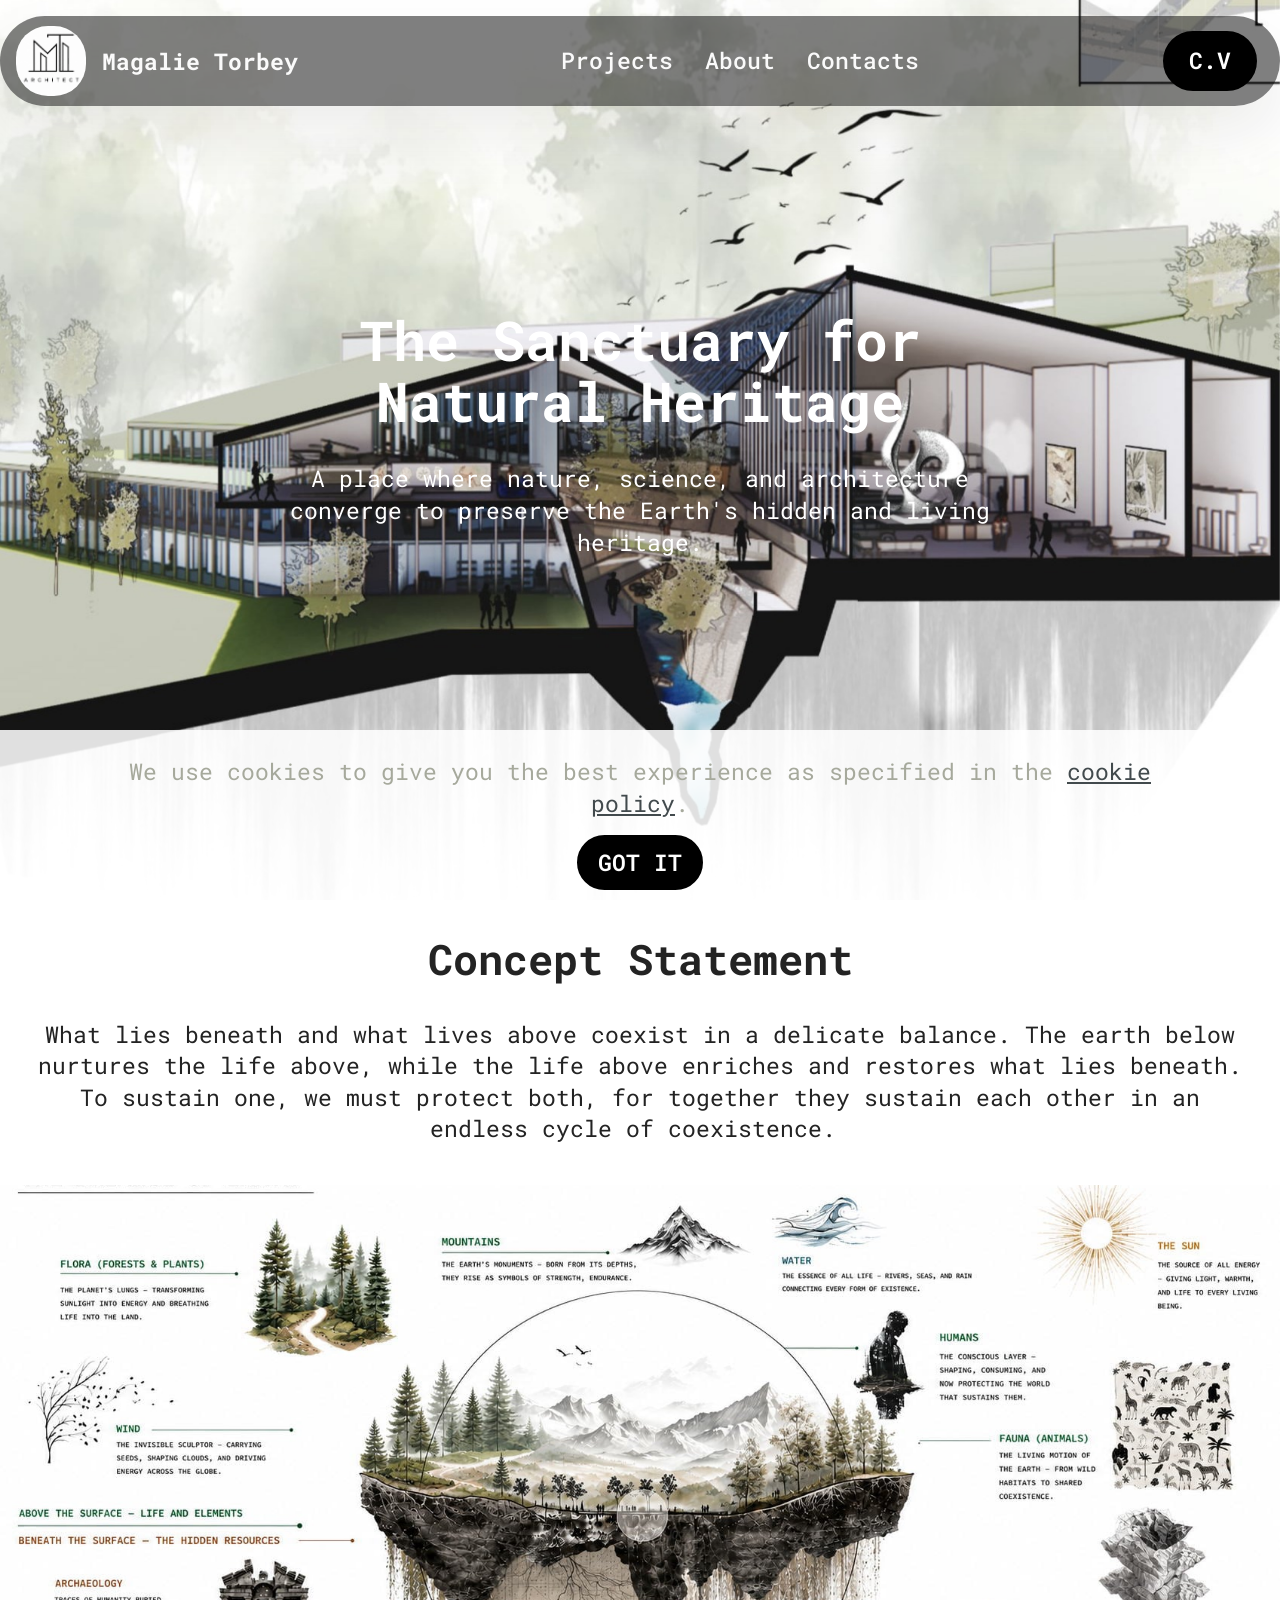
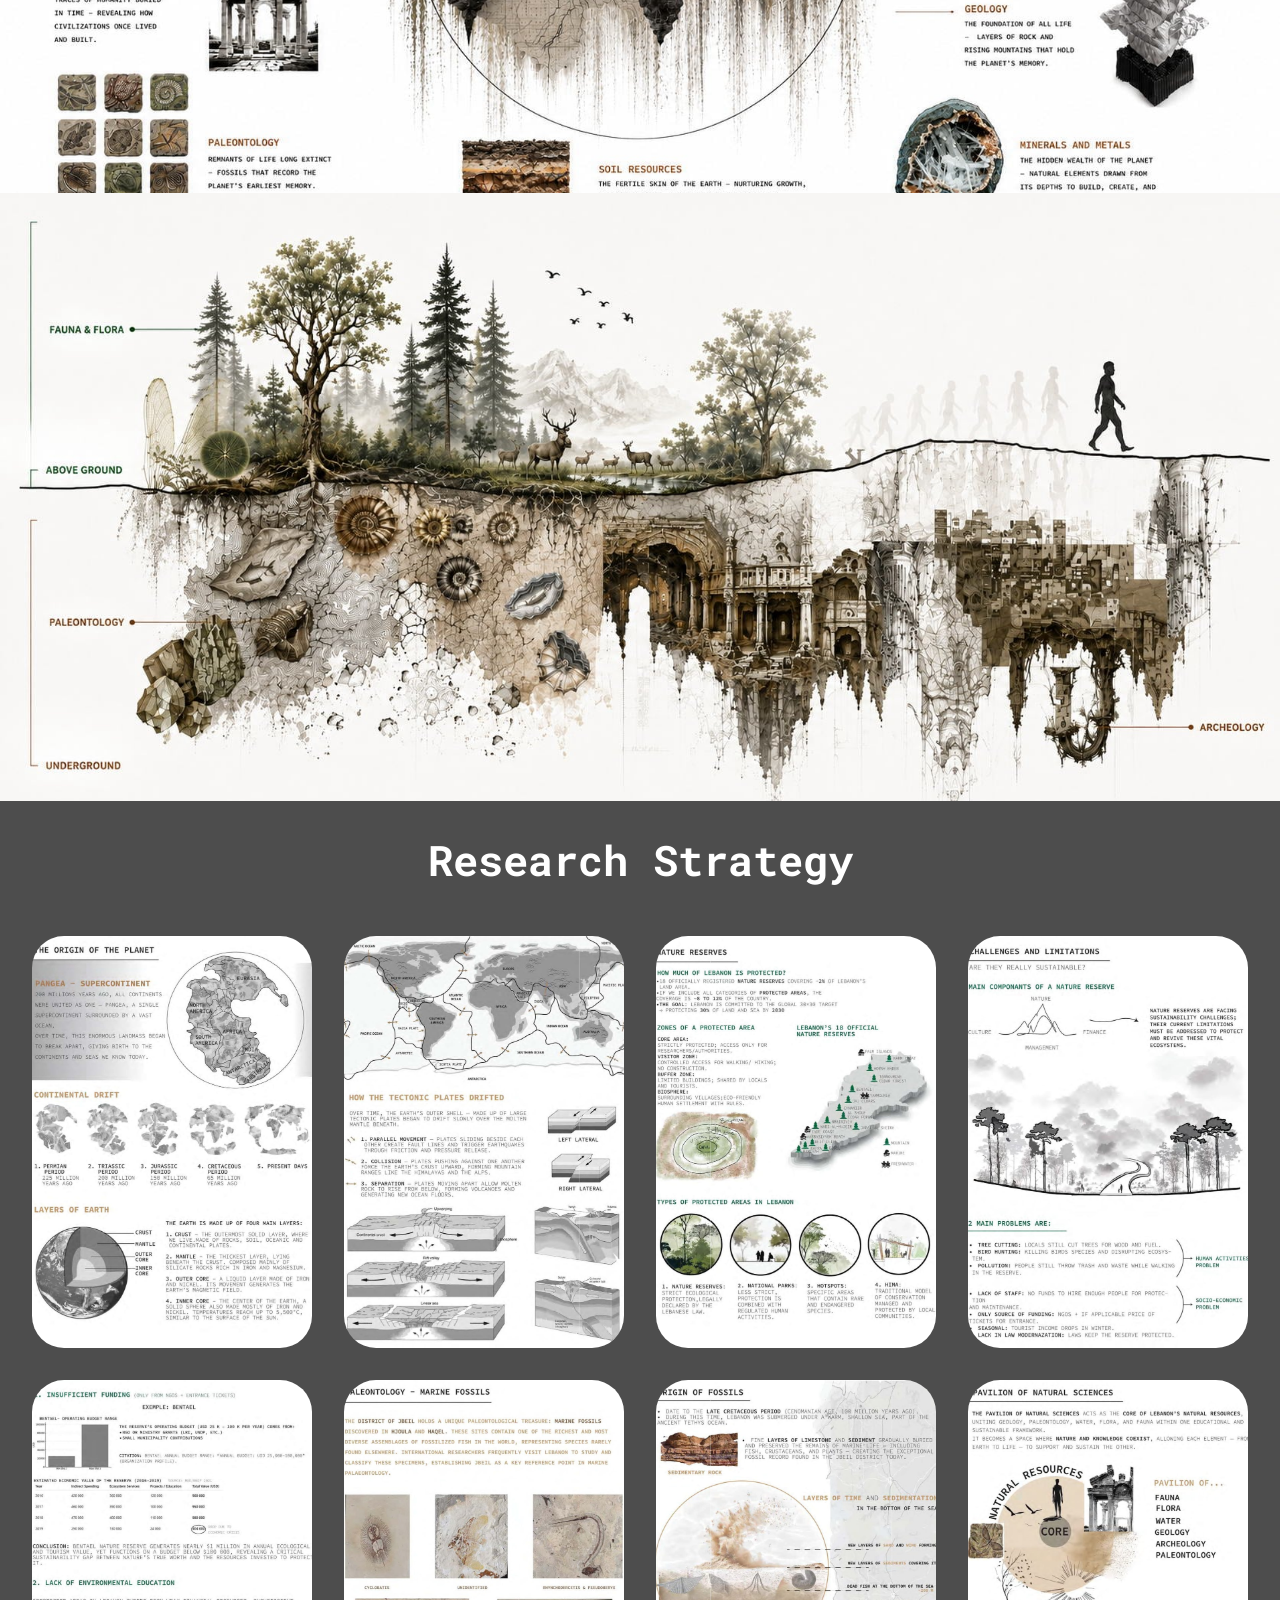
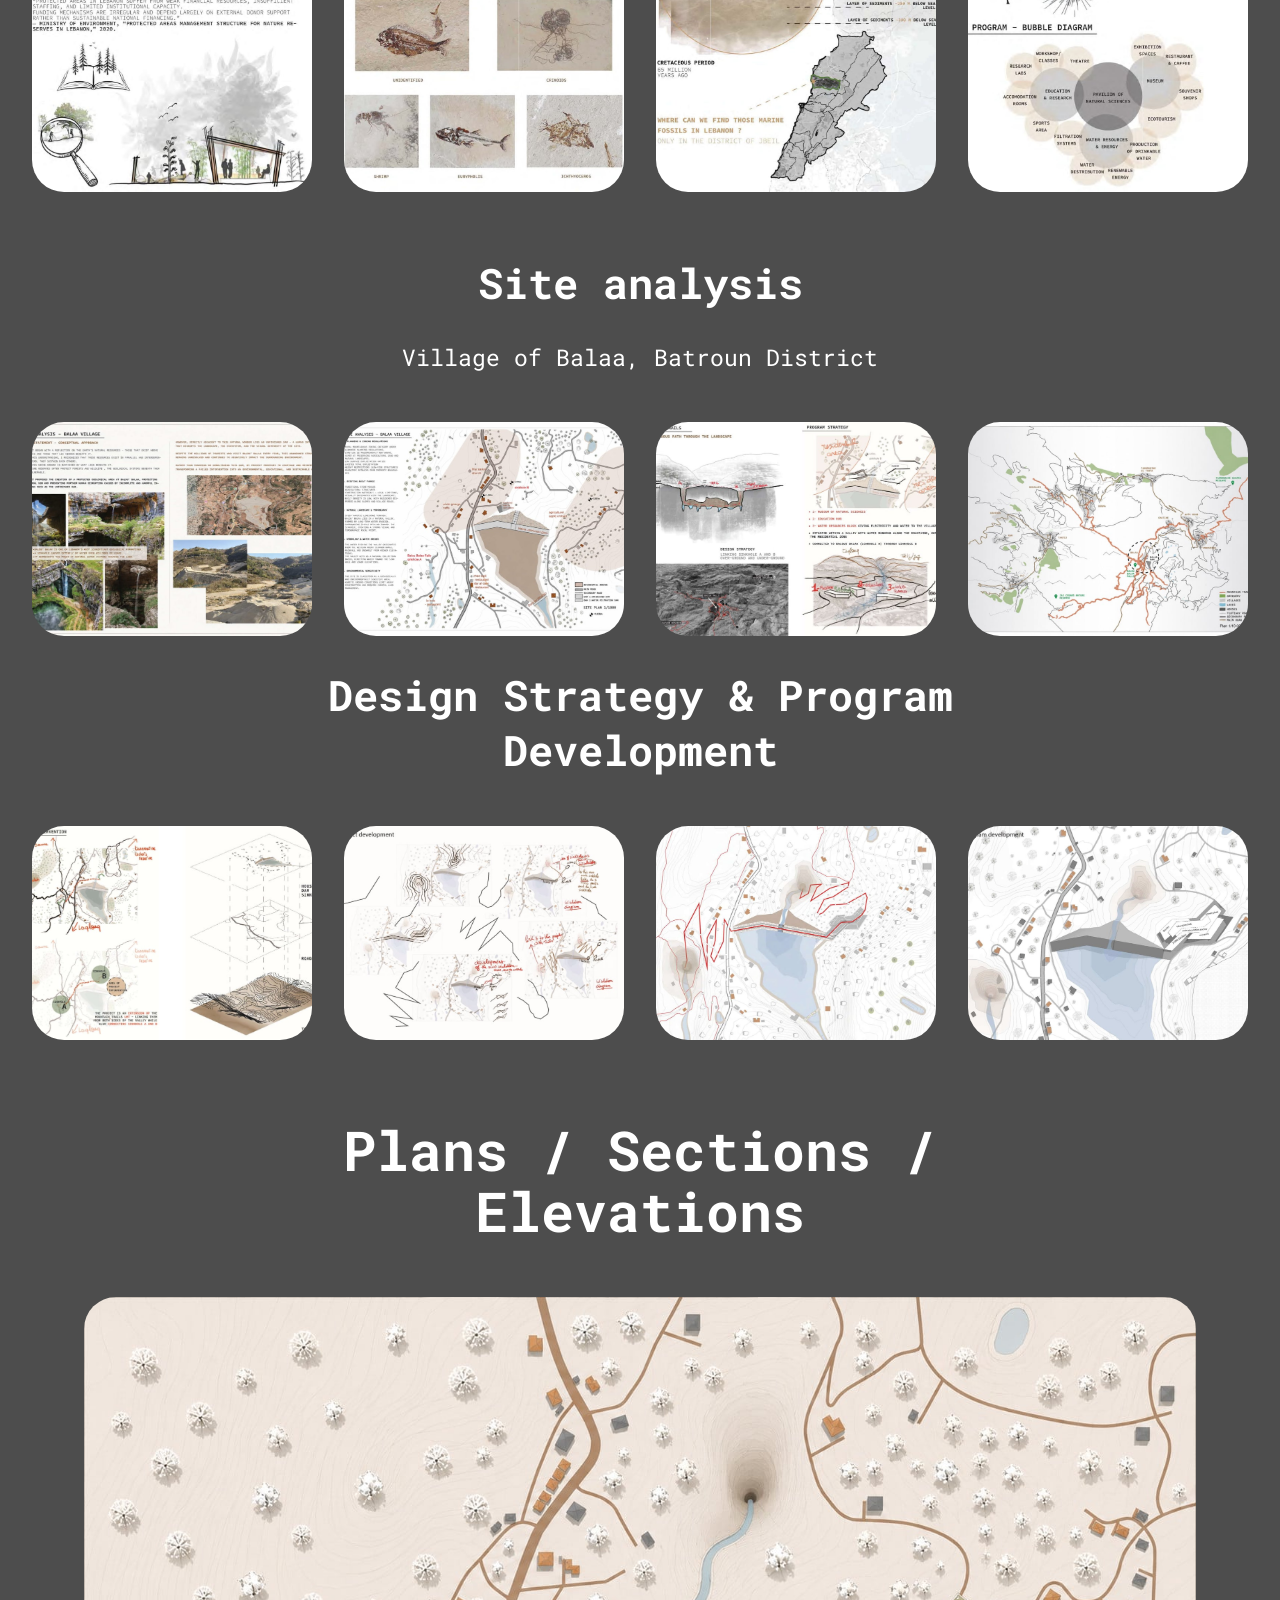
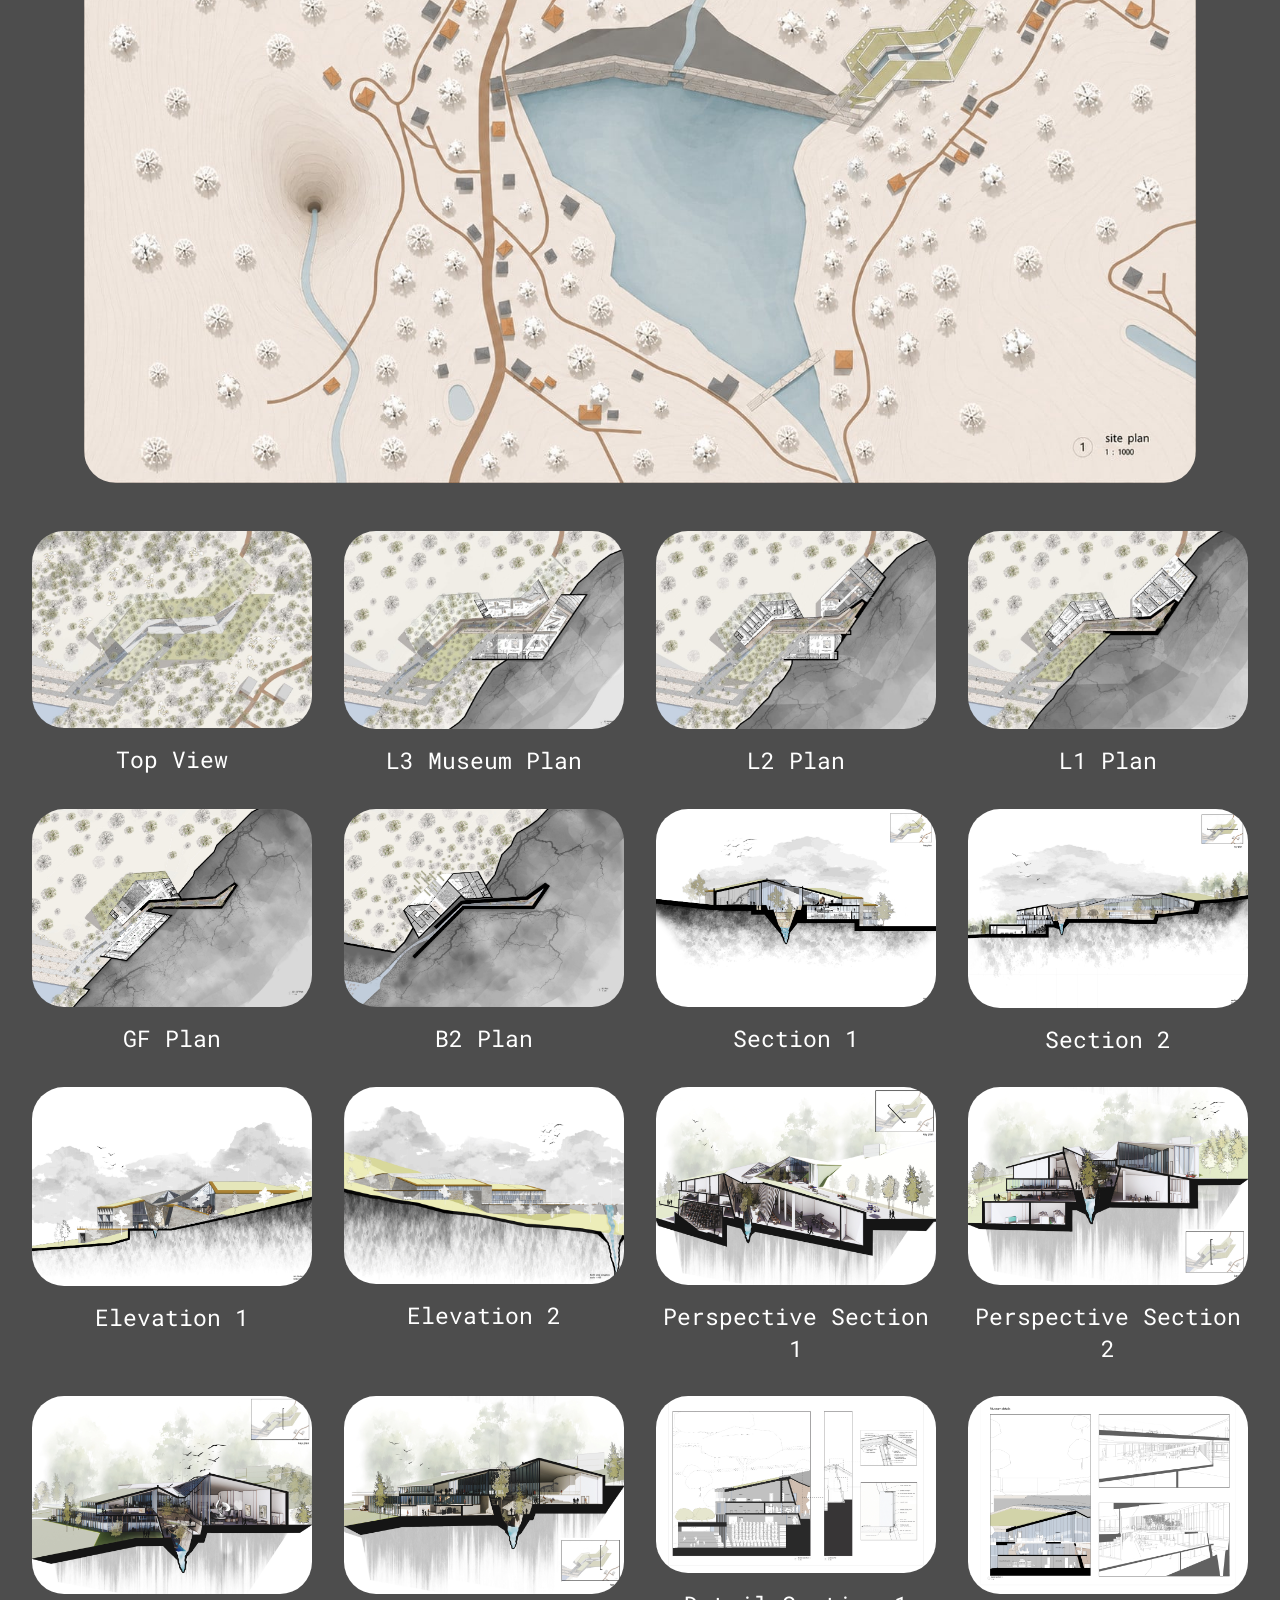
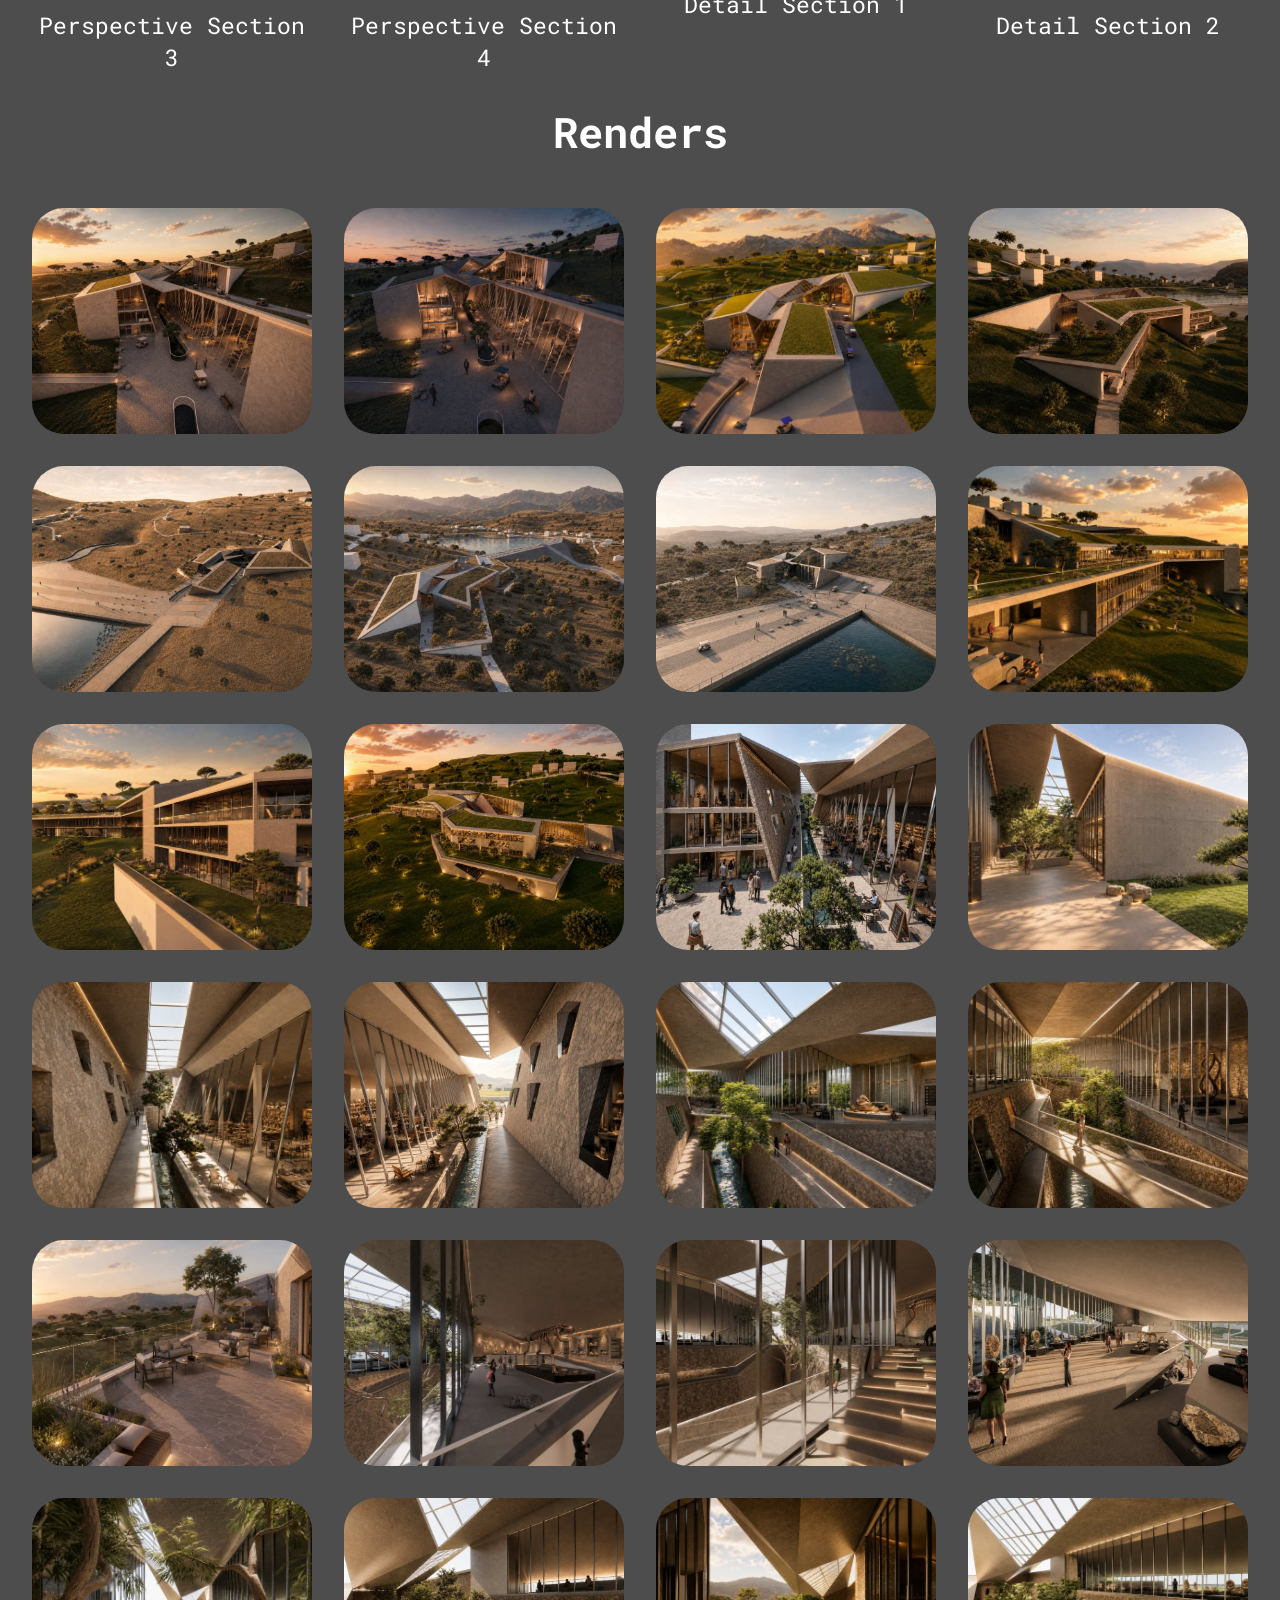
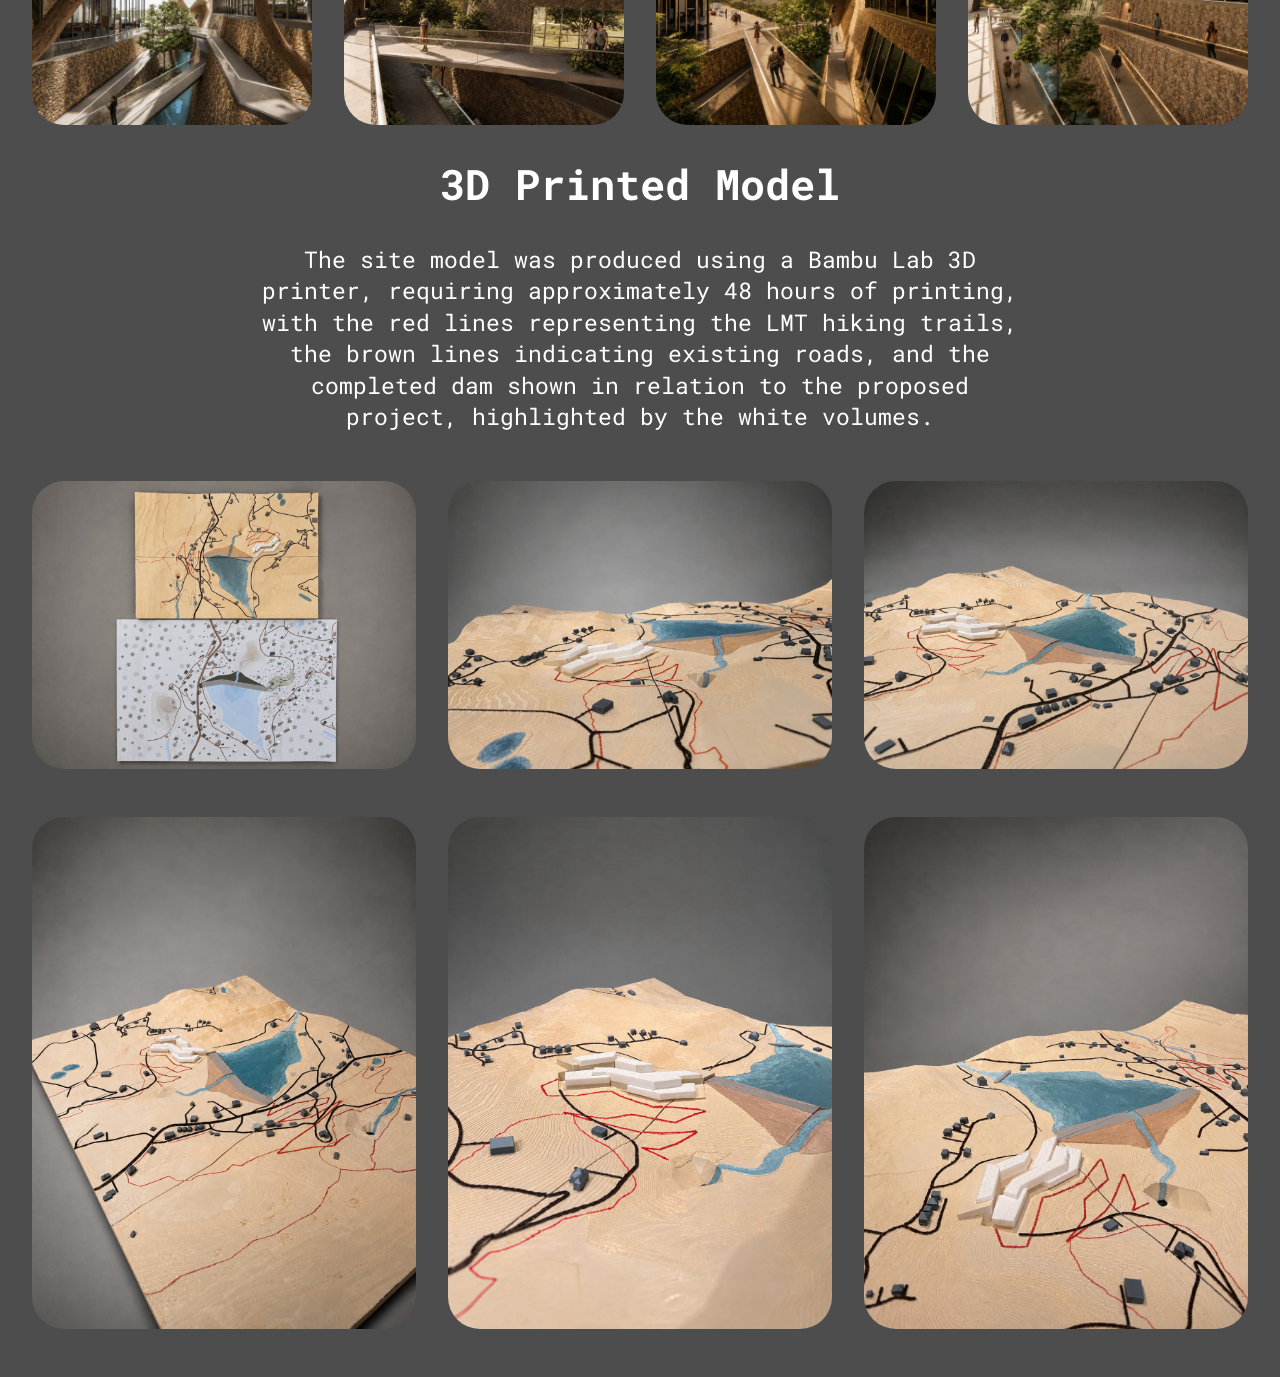
==== commit c7e43b16: "create github pages" ====
--- a/page1.html
+++ b/page1.html
@@ -20,7 +20,7 @@
   <link rel="stylesheet" href="assets/theme/css/style.css">
   <link rel="preload" href="https://fonts.googleapis.com/css?family=Roboto+Mono:100,200,300,400,500,600,700,100i,200i,300i,400i,500i,600i,700i&display=swap" as="style" onload="this.onload=null;this.rel='stylesheet'">
   <noscript><link rel="stylesheet" href="https://fonts.googleapis.com/css?family=Roboto+Mono:100,200,300,400,500,600,700,100i,200i,300i,400i,500i,600i,700i&display=swap"></noscript>
-  <link rel="preload" as="style" href="assets/mobirise/css/mbr-additional.css?v=MOL4z4"><link rel="stylesheet" href="assets/mobirise/css/mbr-additional.css?v=MOL4z4" type="text/css">
+  <link rel="preload" as="style" href="assets/mobirise/css/mbr-additional.css?v=g2BfsW"><link rel="stylesheet" href="assets/mobirise/css/mbr-additional.css?v=g2BfsW" type="text/css">
 
   
   
@@ -144,84 +144,84 @@
         
         <div class="row mbr-gallery">
             <div class="col-12 col-md-6 col-lg-3 item gallery-image">
-                <div class="item-wrapper mb-3" data-toggle="modal" data-bs-toggle="modal" data-target="#vvoSugqrDE-modal" data-bs-target="#vvoSugqrDE-modal">
-                    <img class="w-100" src="assets/images/w12-872x1233.webp" alt="Mobirise Website Builder" data-slide-to="0" data-bs-slide-to="0" data-target="#lb-vvoSugqrDE" data-bs-target="#lb-vvoSugqrDE">
-                    <div class="icon-wrapper">
-                        <span class="mobi-mbri mobi-mbri-search mbr-iconfont mbr-iconfont-btn"></span>
-                    </div>
-                </div>
-                
-            </div>
-            <div class="col-12 col-md-6 col-lg-3 item gallery-image">
-                <div class="item-wrapper mb-3" data-toggle="modal" data-bs-toggle="modal" data-target="#vvoSugqrDE-modal" data-bs-target="#vvoSugqrDE-modal">
-                    <img class="w-100" src="assets/images/w13-872x1233.webp" alt="Mobirise Website Builder" data-slide-to="1" data-bs-slide-to="1" data-target="#lb-vvoSugqrDE" data-bs-target="#lb-vvoSugqrDE">
-                    <div class="icon-wrapper">
-                        <span class="mobi-mbri mobi-mbri-search mbr-iconfont mbr-iconfont-btn"></span>
-                    </div>
-                </div>
-                
-            </div>
-            <div class="col-12 col-md-6 col-lg-3 item gallery-image">
-                <div class="item-wrapper mb-3" data-toggle="modal" data-bs-toggle="modal" data-target="#vvoSugqrDE-modal" data-bs-target="#vvoSugqrDE-modal">
-                    <img class="w-100" src="assets/images/w14-872x1233.webp" alt="Mobirise Website Builder" data-slide-to="2" data-bs-slide-to="2" data-target="#lb-vvoSugqrDE" data-bs-target="#lb-vvoSugqrDE">
-                    <div class="icon-wrapper">
-                        <span class="mobi-mbri mobi-mbri-search mbr-iconfont mbr-iconfont-btn"></span>
-                    </div>
-                </div>
-                
-            </div>
-            <div class="col-12 col-md-6 col-lg-3 item gallery-image">
-                <div class="item-wrapper mb-3" data-toggle="modal" data-bs-toggle="modal" data-target="#vvoSugqrDE-modal" data-bs-target="#vvoSugqrDE-modal">
-                    <img class="w-100" src="assets/images/w15-872x1233.webp" alt="Mobirise Website Builder" data-slide-to="3" data-bs-slide-to="3" data-target="#lb-vvoSugqrDE" data-bs-target="#lb-vvoSugqrDE">
-                    <div class="icon-wrapper">
-                        <span class="mobi-mbri mobi-mbri-search mbr-iconfont mbr-iconfont-btn"></span>
-                    </div>
-                </div>
-                
-            </div>
-            <div class="col-12 col-md-6 col-lg-3 item gallery-image">
-                <div class="item-wrapper mb-3" data-toggle="modal" data-bs-toggle="modal" data-target="#vvoSugqrDE-modal" data-bs-target="#vvoSugqrDE-modal">
-                    <img class="w-100" src="assets/images/w16-872x1233.webp" alt="Mobirise Website Builder" data-slide-to="4" data-bs-slide-to="4" data-target="#lb-vvoSugqrDE" data-bs-target="#lb-vvoSugqrDE">
-                    <div class="icon-wrapper">
-                        <span class="mobi-mbri mobi-mbri-search mbr-iconfont mbr-iconfont-btn"></span>
-                    </div>
-                </div>
-                
-            </div>
-            <div class="col-12 col-md-6 col-lg-3 item gallery-image">
-                <div class="item-wrapper mb-3" data-toggle="modal" data-bs-toggle="modal" data-target="#vvoSugqrDE-modal" data-bs-target="#vvoSugqrDE-modal">
-                    <img class="w-100" src="assets/images/w17-872x1233.webp" alt="Mobirise Website Builder" data-slide-to="5" data-bs-slide-to="5" data-target="#lb-vvoSugqrDE" data-bs-target="#lb-vvoSugqrDE">
-                    <div class="icon-wrapper">
-                        <span class="mobi-mbri mobi-mbri-search mbr-iconfont mbr-iconfont-btn"></span>
-                    </div>
-                </div>
-                
-            </div>
-            <div class="col-12 col-md-6 col-lg-3 item gallery-image">
-                <div class="item-wrapper mb-3" data-toggle="modal" data-bs-toggle="modal" data-target="#vvoSugqrDE-modal" data-bs-target="#vvoSugqrDE-modal">
-                    <img class="w-100" src="assets/images/w18-compressed-872x1233.webp" alt="Mobirise Website Builder" data-slide-to="6" data-bs-slide-to="6" data-target="#lb-vvoSugqrDE" data-bs-target="#lb-vvoSugqrDE">
-                    <div class="icon-wrapper">
-                        <span class="mobi-mbri mobi-mbri-search mbr-iconfont mbr-iconfont-btn"></span>
-                    </div>
-                </div>
-                
-            </div>
-            <div class="col-12 col-md-6 col-lg-3 item gallery-image">
-                <div class="item-wrapper mb-3" data-toggle="modal" data-bs-toggle="modal" data-target="#vvoSugqrDE-modal" data-bs-target="#vvoSugqrDE-modal">
-                    <img class="w-100" src="assets/images/w19-872x1233.webp" alt="Mobirise Website Builder" data-slide-to="7" data-bs-slide-to="7" data-target="#lb-vvoSugqrDE" data-bs-target="#lb-vvoSugqrDE">
-                    <div class="icon-wrapper">
-                        <span class="mobi-mbri mobi-mbri-search mbr-iconfont mbr-iconfont-btn"></span>
-                    </div>
-                </div>
-                
-            </div>
-        </div>
-
-        <div class="modal mbr-slider" tabindex="-1" role="dialog" aria-hidden="true" id="vvoSugqrDE-modal">
+                <div class="item-wrapper mb-3" data-toggle="modal" data-bs-toggle="modal" data-target="#vvoV3V2bOc-modal" data-bs-target="#vvoV3V2bOc-modal">
+                    <img class="w-100" src="assets/images/w12-872x1233.webp" alt="Mobirise Website Builder" data-slide-to="0" data-bs-slide-to="0" data-target="#lb-vvoV3V2bOc" data-bs-target="#lb-vvoV3V2bOc">
+                    <div class="icon-wrapper">
+                        <span class="mobi-mbri mobi-mbri-search mbr-iconfont mbr-iconfont-btn"></span>
+                    </div>
+                </div>
+                
+            </div>
+            <div class="col-12 col-md-6 col-lg-3 item gallery-image">
+                <div class="item-wrapper mb-3" data-toggle="modal" data-bs-toggle="modal" data-target="#vvoV3V2bOc-modal" data-bs-target="#vvoV3V2bOc-modal">
+                    <img class="w-100" src="assets/images/w13-872x1233.webp" alt="Mobirise Website Builder" data-slide-to="1" data-bs-slide-to="1" data-target="#lb-vvoV3V2bOc" data-bs-target="#lb-vvoV3V2bOc">
+                    <div class="icon-wrapper">
+                        <span class="mobi-mbri mobi-mbri-search mbr-iconfont mbr-iconfont-btn"></span>
+                    </div>
+                </div>
+                
+            </div>
+            <div class="col-12 col-md-6 col-lg-3 item gallery-image">
+                <div class="item-wrapper mb-3" data-toggle="modal" data-bs-toggle="modal" data-target="#vvoV3V2bOc-modal" data-bs-target="#vvoV3V2bOc-modal">
+                    <img class="w-100" src="assets/images/w14-872x1233.webp" alt="Mobirise Website Builder" data-slide-to="2" data-bs-slide-to="2" data-target="#lb-vvoV3V2bOc" data-bs-target="#lb-vvoV3V2bOc">
+                    <div class="icon-wrapper">
+                        <span class="mobi-mbri mobi-mbri-search mbr-iconfont mbr-iconfont-btn"></span>
+                    </div>
+                </div>
+                
+            </div>
+            <div class="col-12 col-md-6 col-lg-3 item gallery-image">
+                <div class="item-wrapper mb-3" data-toggle="modal" data-bs-toggle="modal" data-target="#vvoV3V2bOc-modal" data-bs-target="#vvoV3V2bOc-modal">
+                    <img class="w-100" src="assets/images/w15-872x1233.webp" alt="Mobirise Website Builder" data-slide-to="3" data-bs-slide-to="3" data-target="#lb-vvoV3V2bOc" data-bs-target="#lb-vvoV3V2bOc">
+                    <div class="icon-wrapper">
+                        <span class="mobi-mbri mobi-mbri-search mbr-iconfont mbr-iconfont-btn"></span>
+                    </div>
+                </div>
+                
+            </div>
+            <div class="col-12 col-md-6 col-lg-3 item gallery-image">
+                <div class="item-wrapper mb-3" data-toggle="modal" data-bs-toggle="modal" data-target="#vvoV3V2bOc-modal" data-bs-target="#vvoV3V2bOc-modal">
+                    <img class="w-100" src="assets/images/w16-872x1233.webp" alt="Mobirise Website Builder" data-slide-to="4" data-bs-slide-to="4" data-target="#lb-vvoV3V2bOc" data-bs-target="#lb-vvoV3V2bOc">
+                    <div class="icon-wrapper">
+                        <span class="mobi-mbri mobi-mbri-search mbr-iconfont mbr-iconfont-btn"></span>
+                    </div>
+                </div>
+                
+            </div>
+            <div class="col-12 col-md-6 col-lg-3 item gallery-image">
+                <div class="item-wrapper mb-3" data-toggle="modal" data-bs-toggle="modal" data-target="#vvoV3V2bOc-modal" data-bs-target="#vvoV3V2bOc-modal">
+                    <img class="w-100" src="assets/images/w17-872x1233.webp" alt="Mobirise Website Builder" data-slide-to="5" data-bs-slide-to="5" data-target="#lb-vvoV3V2bOc" data-bs-target="#lb-vvoV3V2bOc">
+                    <div class="icon-wrapper">
+                        <span class="mobi-mbri mobi-mbri-search mbr-iconfont mbr-iconfont-btn"></span>
+                    </div>
+                </div>
+                
+            </div>
+            <div class="col-12 col-md-6 col-lg-3 item gallery-image">
+                <div class="item-wrapper mb-3" data-toggle="modal" data-bs-toggle="modal" data-target="#vvoV3V2bOc-modal" data-bs-target="#vvoV3V2bOc-modal">
+                    <img class="w-100" src="assets/images/w18-compressed-872x1233.webp" alt="Mobirise Website Builder" data-slide-to="6" data-bs-slide-to="6" data-target="#lb-vvoV3V2bOc" data-bs-target="#lb-vvoV3V2bOc">
+                    <div class="icon-wrapper">
+                        <span class="mobi-mbri mobi-mbri-search mbr-iconfont mbr-iconfont-btn"></span>
+                    </div>
+                </div>
+                
+            </div>
+            <div class="col-12 col-md-6 col-lg-3 item gallery-image">
+                <div class="item-wrapper mb-3" data-toggle="modal" data-bs-toggle="modal" data-target="#vvoV3V2bOc-modal" data-bs-target="#vvoV3V2bOc-modal">
+                    <img class="w-100" src="assets/images/w19-872x1233.webp" alt="Mobirise Website Builder" data-slide-to="7" data-bs-slide-to="7" data-target="#lb-vvoV3V2bOc" data-bs-target="#lb-vvoV3V2bOc">
+                    <div class="icon-wrapper">
+                        <span class="mobi-mbri mobi-mbri-search mbr-iconfont mbr-iconfont-btn"></span>
+                    </div>
+                </div>
+                
+            </div>
+        </div>
+
+        <div class="modal mbr-slider" tabindex="-1" role="dialog" aria-hidden="true" id="vvoV3V2bOc-modal">
             <div class="modal-dialog" role="document">
                 <div class="modal-content">
                     <div class="modal-body">
-                        <div class="carousel slide" data-pause="false" data-bs-pause="false" id="lb-vvoSugqrDE" data-interval="5000" data-bs-interval="5000">
+                        <div class="carousel slide" data-pause="false" data-bs-pause="false" id="lb-vvoV3V2bOc" data-interval="5000" data-bs-interval="5000">
                             <div class="carousel-inner">
                                 <div class="carousel-item active">
                                     <img class="d-block w-100" src="assets/images/w12-872x1233.webp" alt="Mobirise Website Builder">
@@ -249,22 +249,22 @@
                                 </div>
                             </div>
                             <ol class="carousel-indicators">
-                                <li data-slide-to="0" data-bs-slide-to="0" class="active" data-target="#lb-vvoSugqrDE" data-bs-target="#lb-vvoSugqrDE"></li>
-                                <li data-slide-to="1" data-bs-slide-to="1" data-target="#lb-vvoSugqrDE" data-bs-target="#lb-vvoSugqrDE"></li>
-                                <li data-slide-to="2" data-bs-slide-to="2" data-target="#lb-vvoSugqrDE" data-bs-target="#lb-vvoSugqrDE"></li>
-                                <li data-slide-to="3" data-bs-slide-to="3" data-target="#lb-vvoSugqrDE" data-bs-target="#lb-vvoSugqrDE"></li>
-                                <li data-slide-to="4" data-bs-slide-to="4" data-target="#lb-vvoSugqrDE" data-bs-target="#lb-vvoSugqrDE"></li>
-                                <li data-slide-to="5" data-bs-slide-to="5" data-target="#lb-vvoSugqrDE" data-bs-target="#lb-vvoSugqrDE"></li>
-                                <li data-slide-to="6" data-bs-slide-to="6" data-target="#lb-vvoSugqrDE" data-bs-target="#lb-vvoSugqrDE"></li>
-                                <li data-slide-to="7" data-bs-slide-to="7" data-target="#lb-vvoSugqrDE" data-bs-target="#lb-vvoSugqrDE"></li>
+                                <li data-slide-to="0" data-bs-slide-to="0" class="active" data-target="#lb-vvoV3V2bOc" data-bs-target="#lb-vvoV3V2bOc"></li>
+                                <li data-slide-to="1" data-bs-slide-to="1" data-target="#lb-vvoV3V2bOc" data-bs-target="#lb-vvoV3V2bOc"></li>
+                                <li data-slide-to="2" data-bs-slide-to="2" data-target="#lb-vvoV3V2bOc" data-bs-target="#lb-vvoV3V2bOc"></li>
+                                <li data-slide-to="3" data-bs-slide-to="3" data-target="#lb-vvoV3V2bOc" data-bs-target="#lb-vvoV3V2bOc"></li>
+                                <li data-slide-to="4" data-bs-slide-to="4" data-target="#lb-vvoV3V2bOc" data-bs-target="#lb-vvoV3V2bOc"></li>
+                                <li data-slide-to="5" data-bs-slide-to="5" data-target="#lb-vvoV3V2bOc" data-bs-target="#lb-vvoV3V2bOc"></li>
+                                <li data-slide-to="6" data-bs-slide-to="6" data-target="#lb-vvoV3V2bOc" data-bs-target="#lb-vvoV3V2bOc"></li>
+                                <li data-slide-to="7" data-bs-slide-to="7" data-target="#lb-vvoV3V2bOc" data-bs-target="#lb-vvoV3V2bOc"></li>
                             </ol>
                             <a role="button" href="" class="close" data-dismiss="modal" data-bs-dismiss="modal" aria-label="Close">
                             </a>
-                            <a class="carousel-control-prev carousel-control" role="button" data-slide="prev" data-bs-slide="prev" href="#lb-vvoSugqrDE">
+                            <a class="carousel-control-prev carousel-control" role="button" data-slide="prev" data-bs-slide="prev" href="#lb-vvoV3V2bOc">
                                 <span class="mobi-mbri mobi-mbri-arrow-prev" aria-hidden="true"></span>
                                 <span class="sr-only visually-hidden">Previous</span>
                             </a>
-                            <a class="carousel-control-next carousel-control" role="button" data-slide="next" data-bs-slide="next" href="#lb-vvoSugqrDE">
+                            <a class="carousel-control-next carousel-control" role="button" data-slide="next" data-bs-slide="next" href="#lb-vvoV3V2bOc">
                                 <span class="mobi-mbri mobi-mbri-arrow-next" aria-hidden="true"></span>
                                 <span class="sr-only visually-hidden">Next</span>
                             </a>
@@ -292,35 +292,35 @@
         
         <div class="row mbr-gallery">
             <div class="col-12 col-md-6 col-lg-3 item gallery-image">
-                <div class="item-wrapper mb-3" data-toggle="modal" data-bs-toggle="modal" data-target="#vvoSuhfBoJ-modal" data-bs-target="#vvoSuhfBoJ-modal">
-                    <img class="w-100" src="assets/images/w61-872x581.webp" alt="Mobirise Website Builder" data-slide-to="0" data-bs-slide-to="0" data-target="#lb-vvoSuhfBoJ" data-bs-target="#lb-vvoSuhfBoJ">
-                    <div class="icon-wrapper">
-                        <span class="mobi-mbri mobi-mbri-search mbr-iconfont mbr-iconfont-btn"></span>
-                    </div>
-                </div>
-                
-            </div>
-            <div class="col-12 col-md-6 col-lg-3 item gallery-image">
-                <div class="item-wrapper mb-3" data-toggle="modal" data-bs-toggle="modal" data-target="#vvoSuhfBoJ-modal" data-bs-target="#vvoSuhfBoJ-modal">
-                    <img class="w-100" src="assets/images/w60-872x617.webp" alt="Mobirise Website Builder" data-slide-to="1" data-bs-slide-to="1" data-target="#lb-vvoSuhfBoJ" data-bs-target="#lb-vvoSuhfBoJ">
-                    <div class="icon-wrapper">
-                        <span class="mobi-mbri mobi-mbri-search mbr-iconfont mbr-iconfont-btn"></span>
-                    </div>
-                </div>
-                
-            </div>
-            <div class="col-12 col-md-6 col-lg-3 item gallery-image">
-                <div class="item-wrapper mb-3" data-toggle="modal" data-bs-toggle="modal" data-target="#vvoSuhfBoJ-modal" data-bs-target="#vvoSuhfBoJ-modal">
-                    <img class="w-100" src="assets/images/w63-872x587.webp" alt="Mobirise Website Builder" data-slide-to="2" data-bs-slide-to="2" data-target="#lb-vvoSuhfBoJ" data-bs-target="#lb-vvoSuhfBoJ">
-                    <div class="icon-wrapper">
-                        <span class="mobi-mbri mobi-mbri-search mbr-iconfont mbr-iconfont-btn"></span>
-                    </div>
-                </div>
-                
-            </div>
-            <div class="col-12 col-md-6 col-lg-3 item gallery-image">
-                <div class="item-wrapper mb-3" data-toggle="modal" data-bs-toggle="modal" data-target="#vvoSuhfBoJ-modal" data-bs-target="#vvoSuhfBoJ-modal">
-                    <img class="w-100" src="assets/images/w62-872x616.webp" alt="Mobirise Website Builder" data-slide-to="3" data-bs-slide-to="3" data-target="#lb-vvoSuhfBoJ" data-bs-target="#lb-vvoSuhfBoJ">
+                <div class="item-wrapper mb-3" data-toggle="modal" data-bs-toggle="modal" data-target="#vvoV3VqHnO-modal" data-bs-target="#vvoV3VqHnO-modal">
+                    <img class="w-100" src="assets/images/w61-872x581.webp" alt="Mobirise Website Builder" data-slide-to="0" data-bs-slide-to="0" data-target="#lb-vvoV3VqHnO" data-bs-target="#lb-vvoV3VqHnO">
+                    <div class="icon-wrapper">
+                        <span class="mobi-mbri mobi-mbri-search mbr-iconfont mbr-iconfont-btn"></span>
+                    </div>
+                </div>
+                
+            </div>
+            <div class="col-12 col-md-6 col-lg-3 item gallery-image">
+                <div class="item-wrapper mb-3" data-toggle="modal" data-bs-toggle="modal" data-target="#vvoV3VqHnO-modal" data-bs-target="#vvoV3VqHnO-modal">
+                    <img class="w-100" src="assets/images/w60-872x617.webp" alt="Mobirise Website Builder" data-slide-to="1" data-bs-slide-to="1" data-target="#lb-vvoV3VqHnO" data-bs-target="#lb-vvoV3VqHnO">
+                    <div class="icon-wrapper">
+                        <span class="mobi-mbri mobi-mbri-search mbr-iconfont mbr-iconfont-btn"></span>
+                    </div>
+                </div>
+                
+            </div>
+            <div class="col-12 col-md-6 col-lg-3 item gallery-image">
+                <div class="item-wrapper mb-3" data-toggle="modal" data-bs-toggle="modal" data-target="#vvoV3VqHnO-modal" data-bs-target="#vvoV3VqHnO-modal">
+                    <img class="w-100" src="assets/images/w63-872x587.webp" alt="Mobirise Website Builder" data-slide-to="2" data-bs-slide-to="2" data-target="#lb-vvoV3VqHnO" data-bs-target="#lb-vvoV3VqHnO">
+                    <div class="icon-wrapper">
+                        <span class="mobi-mbri mobi-mbri-search mbr-iconfont mbr-iconfont-btn"></span>
+                    </div>
+                </div>
+                
+            </div>
+            <div class="col-12 col-md-6 col-lg-3 item gallery-image">
+                <div class="item-wrapper mb-3" data-toggle="modal" data-bs-toggle="modal" data-target="#vvoV3VqHnO-modal" data-bs-target="#vvoV3VqHnO-modal">
+                    <img class="w-100" src="assets/images/w62-872x616.webp" alt="Mobirise Website Builder" data-slide-to="3" data-bs-slide-to="3" data-target="#lb-vvoV3VqHnO" data-bs-target="#lb-vvoV3VqHnO">
                     <div class="icon-wrapper">
                         <span class="mobi-mbri mobi-mbri-search mbr-iconfont mbr-iconfont-btn"></span>
                     </div>
@@ -333,11 +333,11 @@
             
         </div>
 
-        <div class="modal mbr-slider" tabindex="-1" role="dialog" aria-hidden="true" id="vvoSuhfBoJ-modal">
+        <div class="modal mbr-slider" tabindex="-1" role="dialog" aria-hidden="true" id="vvoV3VqHnO-modal">
             <div class="modal-dialog" role="document">
                 <div class="modal-content">
                     <div class="modal-body">
-                        <div class="carousel slide" data-pause="false" data-bs-pause="false" id="lb-vvoSuhfBoJ" data-interval="5000" data-bs-interval="5000">
+                        <div class="carousel slide" data-pause="false" data-bs-pause="false" id="lb-vvoV3VqHnO" data-interval="5000" data-bs-interval="5000">
                             <div class="carousel-inner">
                                 <div class="carousel-item active">
                                     <img class="d-block w-100" src="assets/images/w61-872x581.webp" alt="Mobirise Website Builder">
@@ -357,10 +357,10 @@
                                 
                             </div>
                             <ol class="carousel-indicators">
-                                <li data-slide-to="0" data-bs-slide-to="0" class="active" data-target="#lb-vvoSuhfBoJ" data-bs-target="#lb-vvoSuhfBoJ"></li>
-                                <li data-slide-to="1" data-bs-slide-to="1" data-target="#lb-vvoSuhfBoJ" data-bs-target="#lb-vvoSuhfBoJ"></li>
-                                <li data-slide-to="2" data-bs-slide-to="2" data-target="#lb-vvoSuhfBoJ" data-bs-target="#lb-vvoSuhfBoJ"></li>
-                                <li data-slide-to="3" data-bs-slide-to="3" data-target="#lb-vvoSuhfBoJ" data-bs-target="#lb-vvoSuhfBoJ"></li>
+                                <li data-slide-to="0" data-bs-slide-to="0" class="active" data-target="#lb-vvoV3VqHnO" data-bs-target="#lb-vvoV3VqHnO"></li>
+                                <li data-slide-to="1" data-bs-slide-to="1" data-target="#lb-vvoV3VqHnO" data-bs-target="#lb-vvoV3VqHnO"></li>
+                                <li data-slide-to="2" data-bs-slide-to="2" data-target="#lb-vvoV3VqHnO" data-bs-target="#lb-vvoV3VqHnO"></li>
+                                <li data-slide-to="3" data-bs-slide-to="3" data-target="#lb-vvoV3VqHnO" data-bs-target="#lb-vvoV3VqHnO"></li>
                                 
                                 
                                 
@@ -368,11 +368,11 @@
                             </ol>
                             <a role="button" href="" class="close" data-dismiss="modal" data-bs-dismiss="modal" aria-label="Close">
                             </a>
-                            <a class="carousel-control-prev carousel-control" role="button" data-slide="prev" data-bs-slide="prev" href="#lb-vvoSuhfBoJ">
+                            <a class="carousel-control-prev carousel-control" role="button" data-slide="prev" data-bs-slide="prev" href="#lb-vvoV3VqHnO">
                                 <span class="mobi-mbri mobi-mbri-arrow-prev" aria-hidden="true"></span>
                                 <span class="sr-only visually-hidden">Previous</span>
                             </a>
-                            <a class="carousel-control-next carousel-control" role="button" data-slide="next" data-bs-slide="next" href="#lb-vvoSuhfBoJ">
+                            <a class="carousel-control-next carousel-control" role="button" data-slide="next" data-bs-slide="next" href="#lb-vvoV3VqHnO">
                                 <span class="mobi-mbri mobi-mbri-arrow-next" aria-hidden="true"></span>
                                 <span class="sr-only visually-hidden">Next</span>
                             </a>
@@ -400,35 +400,35 @@
         
         <div class="row mbr-gallery">
             <div class="col-12 col-md-6 col-lg-3 item gallery-image">
-                <div class="item-wrapper mb-3" data-toggle="modal" data-bs-toggle="modal" data-target="#vvoSuhABOz-modal" data-bs-target="#vvoSuhABOz-modal">
-                    <img class="w-100" src="assets/images/w20-872x575.webp" alt="Mobirise Website Builder" data-slide-to="0" data-bs-slide-to="0" data-target="#lb-vvoSuhABOz" data-bs-target="#lb-vvoSuhABOz">
-                    <div class="icon-wrapper">
-                        <span class="mobi-mbri mobi-mbri-search mbr-iconfont mbr-iconfont-btn"></span>
-                    </div>
-                </div>
-                
-            </div>
-            <div class="col-12 col-md-6 col-lg-3 item gallery-image">
-                <div class="item-wrapper mb-3" data-toggle="modal" data-bs-toggle="modal" data-target="#vvoSuhABOz-modal" data-bs-target="#vvoSuhABOz-modal">
-                    <img class="w-100" src="assets/images/w22-872x613.webp" alt="Mobirise Website Builder" data-slide-to="1" data-bs-slide-to="1" data-target="#lb-vvoSuhABOz" data-bs-target="#lb-vvoSuhABOz">
-                    <div class="icon-wrapper">
-                        <span class="mobi-mbri mobi-mbri-search mbr-iconfont mbr-iconfont-btn"></span>
-                    </div>
-                </div>
-                
-            </div>
-            <div class="col-12 col-md-6 col-lg-3 item gallery-image">
-                <div class="item-wrapper mb-3" data-toggle="modal" data-bs-toggle="modal" data-target="#vvoSuhABOz-modal" data-bs-target="#vvoSuhABOz-modal">
-                    <img class="w-100" src="assets/images/w23-872x617.webp" alt="Mobirise Website Builder" data-slide-to="2" data-bs-slide-to="2" data-target="#lb-vvoSuhABOz" data-bs-target="#lb-vvoSuhABOz">
-                    <div class="icon-wrapper">
-                        <span class="mobi-mbri mobi-mbri-search mbr-iconfont mbr-iconfont-btn"></span>
-                    </div>
-                </div>
-                
-            </div>
-            <div class="col-12 col-md-6 col-lg-3 item gallery-image">
-                <div class="item-wrapper mb-3" data-toggle="modal" data-bs-toggle="modal" data-target="#vvoSuhABOz-modal" data-bs-target="#vvoSuhABOz-modal">
-                    <img class="w-100" src="assets/images/w21-872x613.webp" alt="Mobirise Website Builder" data-slide-to="3" data-bs-slide-to="3" data-target="#lb-vvoSuhABOz" data-bs-target="#lb-vvoSuhABOz">
+                <div class="item-wrapper mb-3" data-toggle="modal" data-bs-toggle="modal" data-target="#vvoV3VJVXP-modal" data-bs-target="#vvoV3VJVXP-modal">
+                    <img class="w-100" src="assets/images/w20-872x575.webp" alt="Mobirise Website Builder" data-slide-to="0" data-bs-slide-to="0" data-target="#lb-vvoV3VJVXP" data-bs-target="#lb-vvoV3VJVXP">
+                    <div class="icon-wrapper">
+                        <span class="mobi-mbri mobi-mbri-search mbr-iconfont mbr-iconfont-btn"></span>
+                    </div>
+                </div>
+                
+            </div>
+            <div class="col-12 col-md-6 col-lg-3 item gallery-image">
+                <div class="item-wrapper mb-3" data-toggle="modal" data-bs-toggle="modal" data-target="#vvoV3VJVXP-modal" data-bs-target="#vvoV3VJVXP-modal">
+                    <img class="w-100" src="assets/images/w22-872x613.webp" alt="Mobirise Website Builder" data-slide-to="1" data-bs-slide-to="1" data-target="#lb-vvoV3VJVXP" data-bs-target="#lb-vvoV3VJVXP">
+                    <div class="icon-wrapper">
+                        <span class="mobi-mbri mobi-mbri-search mbr-iconfont mbr-iconfont-btn"></span>
+                    </div>
+                </div>
+                
+            </div>
+            <div class="col-12 col-md-6 col-lg-3 item gallery-image">
+                <div class="item-wrapper mb-3" data-toggle="modal" data-bs-toggle="modal" data-target="#vvoV3VJVXP-modal" data-bs-target="#vvoV3VJVXP-modal">
+                    <img class="w-100" src="assets/images/w23-872x617.webp" alt="Mobirise Website Builder" data-slide-to="2" data-bs-slide-to="2" data-target="#lb-vvoV3VJVXP" data-bs-target="#lb-vvoV3VJVXP">
+                    <div class="icon-wrapper">
+                        <span class="mobi-mbri mobi-mbri-search mbr-iconfont mbr-iconfont-btn"></span>
+                    </div>
+                </div>
+                
+            </div>
+            <div class="col-12 col-md-6 col-lg-3 item gallery-image">
+                <div class="item-wrapper mb-3" data-toggle="modal" data-bs-toggle="modal" data-target="#vvoV3VJVXP-modal" data-bs-target="#vvoV3VJVXP-modal">
+                    <img class="w-100" src="assets/images/w21-872x613.webp" alt="Mobirise Website Builder" data-slide-to="3" data-bs-slide-to="3" data-target="#lb-vvoV3VJVXP" data-bs-target="#lb-vvoV3VJVXP">
                     <div class="icon-wrapper">
                         <span class="mobi-mbri mobi-mbri-search mbr-iconfont mbr-iconfont-btn"></span>
                     </div>
@@ -441,11 +441,11 @@
             
         </div>
 
-        <div class="modal mbr-slider" tabindex="-1" role="dialog" aria-hidden="true" id="vvoSuhABOz-modal">
+        <div class="modal mbr-slider" tabindex="-1" role="dialog" aria-hidden="true" id="vvoV3VJVXP-modal">
             <div class="modal-dialog" role="document">
                 <div class="modal-content">
                     <div class="modal-body">
-                        <div class="carousel slide" data-pause="false" data-bs-pause="false" id="lb-vvoSuhABOz" data-interval="5000" data-bs-interval="5000">
+                        <div class="carousel slide" data-pause="false" data-bs-pause="false" id="lb-vvoV3VJVXP" data-interval="5000" data-bs-interval="5000">
                             <div class="carousel-inner">
                                 <div class="carousel-item active">
                                     <img class="d-block w-100" src="assets/images/w20-872x575.webp" alt="Mobirise Website Builder">
@@ -465,10 +465,10 @@
                                 
                             </div>
                             <ol class="carousel-indicators">
-                                <li data-slide-to="0" data-bs-slide-to="0" class="active" data-target="#lb-vvoSuhABOz" data-bs-target="#lb-vvoSuhABOz"></li>
-                                <li data-slide-to="1" data-bs-slide-to="1" data-target="#lb-vvoSuhABOz" data-bs-target="#lb-vvoSuhABOz"></li>
-                                <li data-slide-to="2" data-bs-slide-to="2" data-target="#lb-vvoSuhABOz" data-bs-target="#lb-vvoSuhABOz"></li>
-                                <li data-slide-to="3" data-bs-slide-to="3" data-target="#lb-vvoSuhABOz" data-bs-target="#lb-vvoSuhABOz"></li>
+                                <li data-slide-to="0" data-bs-slide-to="0" class="active" data-target="#lb-vvoV3VJVXP" data-bs-target="#lb-vvoV3VJVXP"></li>
+                                <li data-slide-to="1" data-bs-slide-to="1" data-target="#lb-vvoV3VJVXP" data-bs-target="#lb-vvoV3VJVXP"></li>
+                                <li data-slide-to="2" data-bs-slide-to="2" data-target="#lb-vvoV3VJVXP" data-bs-target="#lb-vvoV3VJVXP"></li>
+                                <li data-slide-to="3" data-bs-slide-to="3" data-target="#lb-vvoV3VJVXP" data-bs-target="#lb-vvoV3VJVXP"></li>
                                 
                                 
                                 
@@ -476,11 +476,11 @@
                             </ol>
                             <a role="button" href="" class="close" data-dismiss="modal" data-bs-dismiss="modal" aria-label="Close">
                             </a>
-                            <a class="carousel-control-prev carousel-control" role="button" data-slide="prev" data-bs-slide="prev" href="#lb-vvoSuhABOz">
+                            <a class="carousel-control-prev carousel-control" role="button" data-slide="prev" data-bs-slide="prev" href="#lb-vvoV3VJVXP">
                                 <span class="mobi-mbri mobi-mbri-arrow-prev" aria-hidden="true"></span>
                                 <span class="sr-only visually-hidden">Previous</span>
                             </a>
-                            <a class="carousel-control-next carousel-control" role="button" data-slide="next" data-bs-slide="next" href="#lb-vvoSuhABOz">
+                            <a class="carousel-control-next carousel-control" role="button" data-slide="next" data-bs-slide="next" href="#lb-vvoV3VJVXP">
                                 <span class="mobi-mbri mobi-mbri-arrow-next" aria-hidden="true"></span>
                                 <span class="sr-only visually-hidden">Next</span>
                             </a>
@@ -528,8 +528,8 @@
         
         <div class="row mbr-gallery">
             <div class="col-12 col-md-6 col-lg-3 item gallery-image">
-                <div class="item-wrapper mb-3" data-toggle="modal" data-bs-toggle="modal" data-target="#vvoSuicLjr-modal" data-bs-target="#vvoSuicLjr-modal">
-                    <img class="w-100" src="assets/images/w24203-872x614.webp" alt="Mobirise Website Builder" data-slide-to="0" data-bs-slide-to="0" data-target="#lb-vvoSuicLjr" data-bs-target="#lb-vvoSuicLjr">
+                <div class="item-wrapper mb-3" data-toggle="modal" data-bs-toggle="modal" data-target="#vvoV3Wb8dm-modal" data-bs-target="#vvoV3Wb8dm-modal">
+                    <img class="w-100" src="assets/images/w24203-872x614.webp" alt="Mobirise Website Builder" data-slide-to="0" data-bs-slide-to="0" data-target="#lb-vvoV3Wb8dm" data-bs-target="#lb-vvoV3Wb8dm">
                     <div class="icon-wrapper">
                         <span class="mobi-mbri mobi-mbri-search mbr-iconfont mbr-iconfont-btn"></span>
                     </div>
@@ -537,8 +537,8 @@
                 <h6 class="mbr-item-subtitle mbr-fonts-style align-center mb-0 mt-3 display-7">Top View</h6>
             </div>
             <div class="col-12 col-md-6 col-lg-3 item gallery-image">
-                <div class="item-wrapper mb-3" data-toggle="modal" data-bs-toggle="modal" data-target="#vvoSuicLjr-modal" data-bs-target="#vvoSuicLjr-modal">
-                    <img class="w-100" src="assets/images/l320museum20compressed-872x618.webp" alt="Mobirise Website Builder" data-slide-to="1" data-bs-slide-to="1" data-target="#lb-vvoSuicLjr" data-bs-target="#lb-vvoSuicLjr">
+                <div class="item-wrapper mb-3" data-toggle="modal" data-bs-toggle="modal" data-target="#vvoV3Wb8dm-modal" data-bs-target="#vvoV3Wb8dm-modal">
+                    <img class="w-100" src="assets/images/l320museum20compressed-872x618.webp" alt="Mobirise Website Builder" data-slide-to="1" data-bs-slide-to="1" data-target="#lb-vvoV3Wb8dm" data-bs-target="#lb-vvoV3Wb8dm">
                     <div class="icon-wrapper">
                         <span class="mobi-mbri mobi-mbri-search mbr-iconfont mbr-iconfont-btn"></span>
                     </div>
@@ -546,8 +546,8 @@
                 <h6 class="mbr-item-subtitle mbr-fonts-style align-center mb-0 mt-3 display-7">L3 Museum Plan</h6>
             </div>
             <div class="col-12 col-md-6 col-lg-3 item gallery-image">
-                <div class="item-wrapper mb-3" data-toggle="modal" data-bs-toggle="modal" data-target="#vvoSuicLjr-modal" data-bs-target="#vvoSuicLjr-modal">
-                    <img class="w-100" src="assets/images/w27203-872x618.webp" alt="Mobirise Website Builder" data-slide-to="2" data-bs-slide-to="2" data-target="#lb-vvoSuicLjr" data-bs-target="#lb-vvoSuicLjr">
+                <div class="item-wrapper mb-3" data-toggle="modal" data-bs-toggle="modal" data-target="#vvoV3Wb8dm-modal" data-bs-target="#vvoV3Wb8dm-modal">
+                    <img class="w-100" src="assets/images/l2-compressed-872x618.webp" alt="Mobirise Website Builder" data-slide-to="2" data-bs-slide-to="2" data-target="#lb-vvoV3Wb8dm" data-bs-target="#lb-vvoV3Wb8dm">
                     <div class="icon-wrapper">
                         <span class="mobi-mbri mobi-mbri-search mbr-iconfont mbr-iconfont-btn"></span>
                     </div>
@@ -555,8 +555,8 @@
                 <h6 class="mbr-item-subtitle mbr-fonts-style align-center mb-0 mt-3 display-7">L2 Plan</h6>
             </div>
             <div class="col-12 col-md-6 col-lg-3 item gallery-image">
-                <div class="item-wrapper mb-3" data-toggle="modal" data-bs-toggle="modal" data-target="#vvoSuicLjr-modal" data-bs-target="#vvoSuicLjr-modal">
-                    <img class="w-100" src="assets/images/w28203-872x618.webp" alt="Mobirise Website Builder" data-slide-to="3" data-bs-slide-to="3" data-target="#lb-vvoSuicLjr" data-bs-target="#lb-vvoSuicLjr">
+                <div class="item-wrapper mb-3" data-toggle="modal" data-bs-toggle="modal" data-target="#vvoV3Wb8dm-modal" data-bs-target="#vvoV3Wb8dm-modal">
+                    <img class="w-100" src="assets/images/l1-compressed-872x618.webp" alt="Mobirise Website Builder" data-slide-to="3" data-bs-slide-to="3" data-target="#lb-vvoV3Wb8dm" data-bs-target="#lb-vvoV3Wb8dm">
                     <div class="icon-wrapper">
                         <span class="mobi-mbri mobi-mbri-search mbr-iconfont mbr-iconfont-btn"></span>
                     </div>
@@ -564,8 +564,8 @@
                 <h6 class="mbr-item-subtitle mbr-fonts-style align-center mb-0 mt-3 display-7">L1 Plan</h6>
             </div>
             <div class="col-12 col-md-6 col-lg-3 item gallery-image">
-                <div class="item-wrapper mb-3" data-toggle="modal" data-bs-toggle="modal" data-target="#vvoSuicLjr-modal" data-bs-target="#vvoSuicLjr-modal">
-                    <img class="w-100" src="assets/images/l0-gf-plan-compressed.webp" alt="Mobirise Website Builder" data-slide-to="4" data-bs-slide-to="4" data-target="#lb-vvoSuicLjr" data-bs-target="#lb-vvoSuicLjr">
+                <div class="item-wrapper mb-3" data-toggle="modal" data-bs-toggle="modal" data-target="#vvoV3Wb8dm-modal" data-bs-target="#vvoV3Wb8dm-modal">
+                    <img class="w-100" src="assets/images/l0-gf-plan-compressed.webp" alt="Mobirise Website Builder" data-slide-to="4" data-bs-slide-to="4" data-target="#lb-vvoV3Wb8dm" data-bs-target="#lb-vvoV3Wb8dm">
                     <div class="icon-wrapper">
                         <span class="mobi-mbri mobi-mbri-search mbr-iconfont mbr-iconfont-btn"></span>
                     </div>
@@ -573,8 +573,8 @@
                 <h6 class="mbr-item-subtitle mbr-fonts-style align-center mb-0 mt-3 display-7">GF Plan</h6>
             </div>
             <div class="col-12 col-md-6 col-lg-3 item gallery-image">
-                <div class="item-wrapper mb-3" data-toggle="modal" data-bs-toggle="modal" data-target="#vvoSuicLjr-modal" data-bs-target="#vvoSuicLjr-modal">
-                    <img class="w-100" src="assets/images/b2-compressed.webp" alt="Mobirise Website Builder" data-slide-to="5" data-bs-slide-to="5" data-target="#lb-vvoSuicLjr" data-bs-target="#lb-vvoSuicLjr">
+                <div class="item-wrapper mb-3" data-toggle="modal" data-bs-toggle="modal" data-target="#vvoV3Wb8dm-modal" data-bs-target="#vvoV3Wb8dm-modal">
+                    <img class="w-100" src="assets/images/b2-compressed.webp" alt="Mobirise Website Builder" data-slide-to="5" data-bs-slide-to="5" data-target="#lb-vvoV3Wb8dm" data-bs-target="#lb-vvoV3Wb8dm">
                     <div class="icon-wrapper">
                         <span class="mobi-mbri mobi-mbri-search mbr-iconfont mbr-iconfont-btn"></span>
                     </div>
@@ -582,8 +582,8 @@
                 <h6 class="mbr-item-subtitle mbr-fonts-style align-center mb-0 mt-3 display-7">B2 Plan</h6>
             </div>
             <div class="col-12 col-md-6 col-lg-3 item gallery-image">
-                <div class="item-wrapper mb-3" data-toggle="modal" data-bs-toggle="modal" data-target="#vvoSuicLjr-modal" data-bs-target="#vvoSuicLjr-modal">
-                    <img class="w-100" src="assets/images/section-1-compressed.webp" alt="Mobirise Website Builder" data-slide-to="6" data-bs-slide-to="6" data-target="#lb-vvoSuicLjr" data-bs-target="#lb-vvoSuicLjr">
+                <div class="item-wrapper mb-3" data-toggle="modal" data-bs-toggle="modal" data-target="#vvoV3Wb8dm-modal" data-bs-target="#vvoV3Wb8dm-modal">
+                    <img class="w-100" src="assets/images/section-1-compressed.webp" alt="Mobirise Website Builder" data-slide-to="6" data-bs-slide-to="6" data-target="#lb-vvoV3Wb8dm" data-bs-target="#lb-vvoV3Wb8dm">
                     <div class="icon-wrapper">
                         <span class="mobi-mbri mobi-mbri-search mbr-iconfont mbr-iconfont-btn"></span>
                     </div>
@@ -591,8 +591,8 @@
                 <h6 class="mbr-item-subtitle mbr-fonts-style align-center mb-0 mt-3 display-7">Section 1</h6>
             </div>
             <div class="col-12 col-md-6 col-lg-3 item gallery-image">
-                <div class="item-wrapper mb-3" data-toggle="modal" data-bs-toggle="modal" data-target="#vvoSuicLjr-modal" data-bs-target="#vvoSuicLjr-modal">
-                    <img class="w-100" src="assets/images/section-2-compressed.webp" alt="Mobirise Website Builder" data-slide-to="7" data-bs-slide-to="7" data-target="#lb-vvoSuicLjr" data-bs-target="#lb-vvoSuicLjr">
+                <div class="item-wrapper mb-3" data-toggle="modal" data-bs-toggle="modal" data-target="#vvoV3Wb8dm-modal" data-bs-target="#vvoV3Wb8dm-modal">
+                    <img class="w-100" src="assets/images/section-2-compressed.webp" alt="Mobirise Website Builder" data-slide-to="7" data-bs-slide-to="7" data-target="#lb-vvoV3Wb8dm" data-bs-target="#lb-vvoV3Wb8dm">
                     <div class="icon-wrapper">
                         <span class="mobi-mbri mobi-mbri-search mbr-iconfont mbr-iconfont-btn"></span>
                     </div>
@@ -601,11 +601,11 @@
             </div>
         </div>
 
-        <div class="modal mbr-slider" tabindex="-1" role="dialog" aria-hidden="true" id="vvoSuicLjr-modal">
+        <div class="modal mbr-slider" tabindex="-1" role="dialog" aria-hidden="true" id="vvoV3Wb8dm-modal">
             <div class="modal-dialog" role="document">
                 <div class="modal-content">
                     <div class="modal-body">
-                        <div class="carousel slide" data-pause="false" data-bs-pause="false" id="lb-vvoSuicLjr" data-interval="5000" data-bs-interval="5000">
+                        <div class="carousel slide" data-pause="false" data-bs-pause="false" id="lb-vvoV3Wb8dm" data-interval="5000" data-bs-interval="5000">
                             <div class="carousel-inner">
                                 <div class="carousel-item active">
                                     <img class="d-block w-100" src="assets/images/w24203-872x614.webp" alt="Mobirise Website Builder">
@@ -614,10 +614,10 @@
                                     <img class="d-block w-100" src="assets/images/l320museum20compressed-872x618.webp" alt="Mobirise Website Builder">
                                 </div>
                                 <div class="carousel-item">
-                                    <img class="d-block w-100" src="assets/images/w27203-872x618.webp" alt="Mobirise Website Builder">
-                                </div>
-                                <div class="carousel-item">
-                                    <img class="d-block w-100" src="assets/images/w28203-872x618.webp" alt="Mobirise Website Builder">
+                                    <img class="d-block w-100" src="assets/images/l2-compressed-872x618.webp" alt="Mobirise Website Builder">
+                                </div>
+                                <div class="carousel-item">
+                                    <img class="d-block w-100" src="assets/images/l1-compressed-872x618.webp" alt="Mobirise Website Builder">
                                 </div>
                                 <div class="carousel-item">
                                     <img class="d-block w-100" src="assets/images/l0-gf-plan-compressed.webp" alt="Mobirise Website Builder">
@@ -633,22 +633,22 @@
                                 </div>
                             </div>
                             <ol class="carousel-indicators">
-                                <li data-slide-to="0" data-bs-slide-to="0" class="active" data-target="#lb-vvoSuicLjr" data-bs-target="#lb-vvoSuicLjr"></li>
-                                <li data-slide-to="1" data-bs-slide-to="1" data-target="#lb-vvoSuicLjr" data-bs-target="#lb-vvoSuicLjr"></li>
-                                <li data-slide-to="2" data-bs-slide-to="2" data-target="#lb-vvoSuicLjr" data-bs-target="#lb-vvoSuicLjr"></li>
-                                <li data-slide-to="3" data-bs-slide-to="3" data-target="#lb-vvoSuicLjr" data-bs-target="#lb-vvoSuicLjr"></li>
-                                <li data-slide-to="4" data-bs-slide-to="4" data-target="#lb-vvoSuicLjr" data-bs-target="#lb-vvoSuicLjr"></li>
-                                <li data-slide-to="5" data-bs-slide-to="5" data-target="#lb-vvoSuicLjr" data-bs-target="#lb-vvoSuicLjr"></li>
-                                <li data-slide-to="6" data-bs-slide-to="6" data-target="#lb-vvoSuicLjr" data-bs-target="#lb-vvoSuicLjr"></li>
-                                <li data-slide-to="7" data-bs-slide-to="7" data-target="#lb-vvoSuicLjr" data-bs-target="#lb-vvoSuicLjr"></li>
+                                <li data-slide-to="0" data-bs-slide-to="0" class="active" data-target="#lb-vvoV3Wb8dm" data-bs-target="#lb-vvoV3Wb8dm"></li>
+                                <li data-slide-to="1" data-bs-slide-to="1" data-target="#lb-vvoV3Wb8dm" data-bs-target="#lb-vvoV3Wb8dm"></li>
+                                <li data-slide-to="2" data-bs-slide-to="2" data-target="#lb-vvoV3Wb8dm" data-bs-target="#lb-vvoV3Wb8dm"></li>
+                                <li data-slide-to="3" data-bs-slide-to="3" data-target="#lb-vvoV3Wb8dm" data-bs-target="#lb-vvoV3Wb8dm"></li>
+                                <li data-slide-to="4" data-bs-slide-to="4" data-target="#lb-vvoV3Wb8dm" data-bs-target="#lb-vvoV3Wb8dm"></li>
+                                <li data-slide-to="5" data-bs-slide-to="5" data-target="#lb-vvoV3Wb8dm" data-bs-target="#lb-vvoV3Wb8dm"></li>
+                                <li data-slide-to="6" data-bs-slide-to="6" data-target="#lb-vvoV3Wb8dm" data-bs-target="#lb-vvoV3Wb8dm"></li>
+                                <li data-slide-to="7" data-bs-slide-to="7" data-target="#lb-vvoV3Wb8dm" data-bs-target="#lb-vvoV3Wb8dm"></li>
                             </ol>
                             <a role="button" href="" class="close" data-dismiss="modal" data-bs-dismiss="modal" aria-label="Close">
                             </a>
-                            <a class="carousel-control-prev carousel-control" role="button" data-slide="prev" data-bs-slide="prev" href="#lb-vvoSuicLjr">
+                            <a class="carousel-control-prev carousel-control" role="button" data-slide="prev" data-bs-slide="prev" href="#lb-vvoV3Wb8dm">
                                 <span class="mobi-mbri mobi-mbri-arrow-prev" aria-hidden="true"></span>
                                 <span class="sr-only visually-hidden">Previous</span>
                             </a>
-                            <a class="carousel-control-next carousel-control" role="button" data-slide="next" data-bs-slide="next" href="#lb-vvoSuicLjr">
+                            <a class="carousel-control-next carousel-control" role="button" data-slide="next" data-bs-slide="next" href="#lb-vvoV3Wb8dm">
                                 <span class="mobi-mbri mobi-mbri-arrow-next" aria-hidden="true"></span>
                                 <span class="sr-only visually-hidden">Next</span>
                             </a>
@@ -673,8 +673,8 @@
         
         <div class="row mbr-gallery">
             <div class="col-12 col-md-6 col-lg-3 item gallery-image">
-                <div class="item-wrapper mb-3" data-toggle="modal" data-bs-toggle="modal" data-target="#vvoSuiI6cV-modal" data-bs-target="#vvoSuiI6cV-modal">
-                    <img class="w-100" src="assets/images/elevation-1-compressed.webp" alt="Mobirise Website Builder" data-slide-to="0" data-bs-slide-to="0" data-target="#lb-vvoSuiI6cV" data-bs-target="#lb-vvoSuiI6cV">
+                <div class="item-wrapper mb-3" data-toggle="modal" data-bs-toggle="modal" data-target="#vvoV3WBCs2-modal" data-bs-target="#vvoV3WBCs2-modal">
+                    <img class="w-100" src="assets/images/elevation-1-compressed.webp" alt="Mobirise Website Builder" data-slide-to="0" data-bs-slide-to="0" data-target="#lb-vvoV3WBCs2" data-bs-target="#lb-vvoV3WBCs2">
                     <div class="icon-wrapper">
                         <span class="mobi-mbri mobi-mbri-search mbr-iconfont mbr-iconfont-btn"></span>
                     </div>
@@ -682,8 +682,8 @@
                 <h6 class="mbr-item-subtitle mbr-fonts-style align-center mb-0 mt-3 display-7">Elevation 1</h6>
             </div>
             <div class="col-12 col-md-6 col-lg-3 item gallery-image">
-                <div class="item-wrapper mb-3" data-toggle="modal" data-bs-toggle="modal" data-target="#vvoSuiI6cV-modal" data-bs-target="#vvoSuiI6cV-modal">
-                    <img class="w-100" src="assets/images/w29202-872x614.webp" alt="Mobirise Website Builder" data-slide-to="1" data-bs-slide-to="1" data-target="#lb-vvoSuiI6cV" data-bs-target="#lb-vvoSuiI6cV">
+                <div class="item-wrapper mb-3" data-toggle="modal" data-bs-toggle="modal" data-target="#vvoV3WBCs2-modal" data-bs-target="#vvoV3WBCs2-modal">
+                    <img class="w-100" src="assets/images/elevation20220compressed-872x614.webp" alt="Mobirise Website Builder" data-slide-to="1" data-bs-slide-to="1" data-target="#lb-vvoV3WBCs2" data-bs-target="#lb-vvoV3WBCs2">
                     <div class="icon-wrapper">
                         <span class="mobi-mbri mobi-mbri-search mbr-iconfont mbr-iconfont-btn"></span>
                     </div>
@@ -691,8 +691,8 @@
                 <h6 class="mbr-item-subtitle mbr-fonts-style align-center mb-0 mt-3 display-7">Elevation 2</h6>
             </div>
             <div class="col-12 col-md-6 col-lg-3 item gallery-image">
-                <div class="item-wrapper mb-3" data-toggle="modal" data-bs-toggle="modal" data-target="#vvoSuiI6cV-modal" data-bs-target="#vvoSuiI6cV-modal">
-                    <img class="w-100" src="assets/images/perspective-sections-1-compressed.webp" alt="Mobirise Website Builder" data-slide-to="2" data-bs-slide-to="2" data-target="#lb-vvoSuiI6cV" data-bs-target="#lb-vvoSuiI6cV">
+                <div class="item-wrapper mb-3" data-toggle="modal" data-bs-toggle="modal" data-target="#vvoV3WBCs2-modal" data-bs-target="#vvoV3WBCs2-modal">
+                    <img class="w-100" src="assets/images/perspective-sections-1-compressed.webp" alt="Mobirise Website Builder" data-slide-to="2" data-bs-slide-to="2" data-target="#lb-vvoV3WBCs2" data-bs-target="#lb-vvoV3WBCs2">
                     <div class="icon-wrapper">
                         <span class="mobi-mbri mobi-mbri-search mbr-iconfont mbr-iconfont-btn"></span>
                     </div>
@@ -700,8 +700,8 @@
                 <h6 class="mbr-item-subtitle mbr-fonts-style align-center mb-0 mt-3 display-7">Perspective Section 1</h6>
             </div>
             <div class="col-12 col-md-6 col-lg-3 item gallery-image">
-                <div class="item-wrapper mb-3" data-toggle="modal" data-bs-toggle="modal" data-target="#vvoSuiI6cV-modal" data-bs-target="#vvoSuiI6cV-modal">
-                    <img class="w-100" src="assets/images/perspective-sections-2-compressed.webp" alt="Mobirise Website Builder" data-slide-to="3" data-bs-slide-to="3" data-target="#lb-vvoSuiI6cV" data-bs-target="#lb-vvoSuiI6cV">
+                <div class="item-wrapper mb-3" data-toggle="modal" data-bs-toggle="modal" data-target="#vvoV3WBCs2-modal" data-bs-target="#vvoV3WBCs2-modal">
+                    <img class="w-100" src="assets/images/perspective-sections-2-compressed.webp" alt="Mobirise Website Builder" data-slide-to="3" data-bs-slide-to="3" data-target="#lb-vvoV3WBCs2" data-bs-target="#lb-vvoV3WBCs2">
                     <div class="icon-wrapper">
                         <span class="mobi-mbri mobi-mbri-search mbr-iconfont mbr-iconfont-btn"></span>
                     </div>
@@ -709,8 +709,8 @@
                 <h6 class="mbr-item-subtitle mbr-fonts-style align-center mb-0 mt-3 display-7">Perspective Section 2</h6>
             </div>
             <div class="col-12 col-md-6 col-lg-3 item gallery-image">
-                <div class="item-wrapper mb-3" data-toggle="modal" data-bs-toggle="modal" data-target="#vvoSuiI6cV-modal" data-bs-target="#vvoSuiI6cV-modal">
-                    <img class="w-100" src="assets/images/perspective-sections-3-compressed.webp" alt="Mobirise Website Builder" data-slide-to="4" data-bs-slide-to="4" data-target="#lb-vvoSuiI6cV" data-bs-target="#lb-vvoSuiI6cV">
+                <div class="item-wrapper mb-3" data-toggle="modal" data-bs-toggle="modal" data-target="#vvoV3WBCs2-modal" data-bs-target="#vvoV3WBCs2-modal">
+                    <img class="w-100" src="assets/images/perspective-sections-3-compressed.webp" alt="Mobirise Website Builder" data-slide-to="4" data-bs-slide-to="4" data-target="#lb-vvoV3WBCs2" data-bs-target="#lb-vvoV3WBCs2">
                     <div class="icon-wrapper">
                         <span class="mobi-mbri mobi-mbri-search mbr-iconfont mbr-iconfont-btn"></span>
                     </div>
@@ -718,8 +718,8 @@
                 <h6 class="mbr-item-subtitle mbr-fonts-style align-center mb-0 mt-3 display-7">Perspective Section 3</h6>
             </div>
             <div class="col-12 col-md-6 col-lg-3 item gallery-image">
-                <div class="item-wrapper mb-3" data-toggle="modal" data-bs-toggle="modal" data-target="#vvoSuiI6cV-modal" data-bs-target="#vvoSuiI6cV-modal">
-                    <img class="w-100" src="assets/images/perspective-sections-4-compressed.webp" alt="Mobirise Website Builder" data-slide-to="5" data-bs-slide-to="5" data-target="#lb-vvoSuiI6cV" data-bs-target="#lb-vvoSuiI6cV">
+                <div class="item-wrapper mb-3" data-toggle="modal" data-bs-toggle="modal" data-target="#vvoV3WBCs2-modal" data-bs-target="#vvoV3WBCs2-modal">
+                    <img class="w-100" src="assets/images/perspective-sections-4-compressed.webp" alt="Mobirise Website Builder" data-slide-to="5" data-bs-slide-to="5" data-target="#lb-vvoV3WBCs2" data-bs-target="#lb-vvoV3WBCs2">
                     <div class="icon-wrapper">
                         <span class="mobi-mbri mobi-mbri-search mbr-iconfont mbr-iconfont-btn"></span>
                     </div>
@@ -727,8 +727,8 @@
                 <h6 class="mbr-item-subtitle mbr-fonts-style align-center mb-0 mt-3 display-7">Perspective Section 4</h6>
             </div>
             <div class="col-12 col-md-6 col-lg-3 item gallery-image">
-                <div class="item-wrapper mb-3" data-toggle="modal" data-bs-toggle="modal" data-target="#vvoSuiI6cV-modal" data-bs-target="#vvoSuiI6cV-modal">
-                    <img class="w-100" src="assets/images/details-1-ready-to-print-compressed.webp" alt="Mobirise Website Builder" data-slide-to="6" data-bs-slide-to="6" data-target="#lb-vvoSuiI6cV" data-bs-target="#lb-vvoSuiI6cV">
+                <div class="item-wrapper mb-3" data-toggle="modal" data-bs-toggle="modal" data-target="#vvoV3WBCs2-modal" data-bs-target="#vvoV3WBCs2-modal">
+                    <img class="w-100" src="assets/images/details-1-ready-to-print-compressed.webp" alt="Mobirise Website Builder" data-slide-to="6" data-bs-slide-to="6" data-target="#lb-vvoV3WBCs2" data-bs-target="#lb-vvoV3WBCs2">
                     <div class="icon-wrapper">
                         <span class="mobi-mbri mobi-mbri-search mbr-iconfont mbr-iconfont-btn"></span>
                     </div>
@@ -736,8 +736,8 @@
                 <h6 class="mbr-item-subtitle mbr-fonts-style align-center mb-0 mt-3 display-7">Detail Section 1</h6>
             </div>
             <div class="col-12 col-md-6 col-lg-3 item gallery-image">
-                <div class="item-wrapper mb-3" data-toggle="modal" data-bs-toggle="modal" data-target="#vvoSuiI6cV-modal" data-bs-target="#vvoSuiI6cV-modal">
-                    <img class="w-100" src="assets/images/detail-2-ready-to-print-compressed.webp" alt="Mobirise Website Builder" data-slide-to="7" data-bs-slide-to="7" data-target="#lb-vvoSuiI6cV" data-bs-target="#lb-vvoSuiI6cV">
+                <div class="item-wrapper mb-3" data-toggle="modal" data-bs-toggle="modal" data-target="#vvoV3WBCs2-modal" data-bs-target="#vvoV3WBCs2-modal">
+                    <img class="w-100" src="assets/images/detail-2-ready-to-print-compressed.webp" alt="Mobirise Website Builder" data-slide-to="7" data-bs-slide-to="7" data-target="#lb-vvoV3WBCs2" data-bs-target="#lb-vvoV3WBCs2">
                     <div class="icon-wrapper">
                         <span class="mobi-mbri mobi-mbri-search mbr-iconfont mbr-iconfont-btn"></span>
                     </div>
@@ -746,17 +746,17 @@
             </div>
         </div>
 
-        <div class="modal mbr-slider" tabindex="-1" role="dialog" aria-hidden="true" id="vvoSuiI6cV-modal">
+        <div class="modal mbr-slider" tabindex="-1" role="dialog" aria-hidden="true" id="vvoV3WBCs2-modal">
             <div class="modal-dialog" role="document">
                 <div class="modal-content">
                     <div class="modal-body">
-                        <div class="carousel slide" data-pause="false" data-bs-pause="false" id="lb-vvoSuiI6cV" data-interval="5000" data-bs-interval="5000">
+                        <div class="carousel slide" data-pause="false" data-bs-pause="false" id="lb-vvoV3WBCs2" data-interval="5000" data-bs-interval="5000">
                             <div class="carousel-inner">
                                 <div class="carousel-item active">
                                     <img class="d-block w-100" src="assets/images/elevation-1-compressed.webp" alt="Mobirise Website Builder">
                                 </div>
                                 <div class="carousel-item">
-                                    <img class="d-block w-100" src="assets/images/w29202-872x614.webp" alt="Mobirise Website Builder">
+                                    <img class="d-block w-100" src="assets/images/elevation20220compressed-872x614.webp" alt="Mobirise Website Builder">
                                 </div>
                                 <div class="carousel-item">
                                     <img class="d-block w-100" src="assets/images/perspective-sections-1-compressed.webp" alt="Mobirise Website Builder">
@@ -778,22 +778,22 @@
                                 </div>
                             </div>
                             <ol class="carousel-indicators">
-                                <li data-slide-to="0" data-bs-slide-to="0" class="active" data-target="#lb-vvoSuiI6cV" data-bs-target="#lb-vvoSuiI6cV"></li>
-                                <li data-slide-to="1" data-bs-slide-to="1" data-target="#lb-vvoSuiI6cV" data-bs-target="#lb-vvoSuiI6cV"></li>
-                                <li data-slide-to="2" data-bs-slide-to="2" data-target="#lb-vvoSuiI6cV" data-bs-target="#lb-vvoSuiI6cV"></li>
-                                <li data-slide-to="3" data-bs-slide-to="3" data-target="#lb-vvoSuiI6cV" data-bs-target="#lb-vvoSuiI6cV"></li>
-                                <li data-slide-to="4" data-bs-slide-to="4" data-target="#lb-vvoSuiI6cV" data-bs-target="#lb-vvoSuiI6cV"></li>
-                                <li data-slide-to="5" data-bs-slide-to="5" data-target="#lb-vvoSuiI6cV" data-bs-target="#lb-vvoSuiI6cV"></li>
-                                <li data-slide-to="6" data-bs-slide-to="6" data-target="#lb-vvoSuiI6cV" data-bs-target="#lb-vvoSuiI6cV"></li>
-                                <li data-slide-to="7" data-bs-slide-to="7" data-target="#lb-vvoSuiI6cV" data-bs-target="#lb-vvoSuiI6cV"></li>
+                                <li data-slide-to="0" data-bs-slide-to="0" class="active" data-target="#lb-vvoV3WBCs2" data-bs-target="#lb-vvoV3WBCs2"></li>
+                                <li data-slide-to="1" data-bs-slide-to="1" data-target="#lb-vvoV3WBCs2" data-bs-target="#lb-vvoV3WBCs2"></li>
+                                <li data-slide-to="2" data-bs-slide-to="2" data-target="#lb-vvoV3WBCs2" data-bs-target="#lb-vvoV3WBCs2"></li>
+                                <li data-slide-to="3" data-bs-slide-to="3" data-target="#lb-vvoV3WBCs2" data-bs-target="#lb-vvoV3WBCs2"></li>
+                                <li data-slide-to="4" data-bs-slide-to="4" data-target="#lb-vvoV3WBCs2" data-bs-target="#lb-vvoV3WBCs2"></li>
+                                <li data-slide-to="5" data-bs-slide-to="5" data-target="#lb-vvoV3WBCs2" data-bs-target="#lb-vvoV3WBCs2"></li>
+                                <li data-slide-to="6" data-bs-slide-to="6" data-target="#lb-vvoV3WBCs2" data-bs-target="#lb-vvoV3WBCs2"></li>
+                                <li data-slide-to="7" data-bs-slide-to="7" data-target="#lb-vvoV3WBCs2" data-bs-target="#lb-vvoV3WBCs2"></li>
                             </ol>
                             <a role="button" href="" class="close" data-dismiss="modal" data-bs-dismiss="modal" aria-label="Close">
                             </a>
-                            <a class="carousel-control-prev carousel-control" role="button" data-slide="prev" data-bs-slide="prev" href="#lb-vvoSuiI6cV">
+                            <a class="carousel-control-prev carousel-control" role="button" data-slide="prev" data-bs-slide="prev" href="#lb-vvoV3WBCs2">
                                 <span class="mobi-mbri mobi-mbri-arrow-prev" aria-hidden="true"></span>
                                 <span class="sr-only visually-hidden">Previous</span>
                             </a>
-                            <a class="carousel-control-next carousel-control" role="button" data-slide="next" data-bs-slide="next" href="#lb-vvoSuiI6cV">
+                            <a class="carousel-control-next carousel-control" role="button" data-slide="next" data-bs-slide="next" href="#lb-vvoV3WBCs2">
                                 <span class="mobi-mbri mobi-mbri-arrow-next" aria-hidden="true"></span>
                                 <span class="sr-only visually-hidden">Next</span>
                             </a>
@@ -821,84 +821,84 @@
         
         <div class="row mbr-gallery">
             <div class="col-12 col-md-6 col-lg-3 item gallery-image">
-                <div class="item-wrapper mb-3" data-toggle="modal" data-bs-toggle="modal" data-target="#vvoSujd3Dl-modal" data-bs-target="#vvoSujd3Dl-modal">
-                    <img class="w-100" src="assets/images/w49-872x654.webp" alt="Mobirise Website Builder" data-slide-to="0" data-bs-slide-to="0" data-target="#lb-vvoSujd3Dl" data-bs-target="#lb-vvoSujd3Dl">
-                    <div class="icon-wrapper">
-                        <span class="mobi-mbri mobi-mbri-search mbr-iconfont mbr-iconfont-btn"></span>
-                    </div>
-                </div>
-                
-            </div>
-            <div class="col-12 col-md-6 col-lg-3 item gallery-image">
-                <div class="item-wrapper mb-3" data-toggle="modal" data-bs-toggle="modal" data-target="#vvoSujd3Dl-modal" data-bs-target="#vvoSujd3Dl-modal">
-                    <img class="w-100" src="assets/images/w48-872x654.webp" alt="Mobirise Website Builder" data-slide-to="1" data-bs-slide-to="1" data-target="#lb-vvoSujd3Dl" data-bs-target="#lb-vvoSujd3Dl">
-                    <div class="icon-wrapper">
-                        <span class="mobi-mbri mobi-mbri-search mbr-iconfont mbr-iconfont-btn"></span>
-                    </div>
-                </div>
-                
-            </div>
-            <div class="col-12 col-md-6 col-lg-3 item gallery-image">
-                <div class="item-wrapper mb-3" data-toggle="modal" data-bs-toggle="modal" data-target="#vvoSujd3Dl-modal" data-bs-target="#vvoSujd3Dl-modal">
-                    <img class="w-100" src="assets/images/w46-872x490.webp" alt="Mobirise Website Builder" data-slide-to="2" data-bs-slide-to="2" data-target="#lb-vvoSujd3Dl" data-bs-target="#lb-vvoSujd3Dl">
-                    <div class="icon-wrapper">
-                        <span class="mobi-mbri mobi-mbri-search mbr-iconfont mbr-iconfont-btn"></span>
-                    </div>
-                </div>
-                
-            </div>
-            <div class="col-12 col-md-6 col-lg-3 item gallery-image">
-                <div class="item-wrapper mb-3" data-toggle="modal" data-bs-toggle="modal" data-target="#vvoSujd3Dl-modal" data-bs-target="#vvoSujd3Dl-modal">
-                    <img class="w-100" src="assets/images/w45-872x654.webp" alt="Mobirise Website Builder" data-slide-to="3" data-bs-slide-to="3" data-target="#lb-vvoSujd3Dl" data-bs-target="#lb-vvoSujd3Dl">
-                    <div class="icon-wrapper">
-                        <span class="mobi-mbri mobi-mbri-search mbr-iconfont mbr-iconfont-btn"></span>
-                    </div>
-                </div>
-                
-            </div>
-            <div class="col-12 col-md-6 col-lg-3 item gallery-image">
-                <div class="item-wrapper mb-3" data-toggle="modal" data-bs-toggle="modal" data-target="#vvoSujd3Dl-modal" data-bs-target="#vvoSujd3Dl-modal">
-                    <img class="w-100" src="assets/images/w47-872x654.webp" alt="Mobirise Website Builder" data-slide-to="4" data-bs-slide-to="4" data-target="#lb-vvoSujd3Dl" data-bs-target="#lb-vvoSujd3Dl">
-                    <div class="icon-wrapper">
-                        <span class="mobi-mbri mobi-mbri-search mbr-iconfont mbr-iconfont-btn"></span>
-                    </div>
-                </div>
-                
-            </div>
-            <div class="col-12 col-md-6 col-lg-3 item gallery-image">
-                <div class="item-wrapper mb-3" data-toggle="modal" data-bs-toggle="modal" data-target="#vvoSujd3Dl-modal" data-bs-target="#vvoSujd3Dl-modal">
-                    <img class="w-100" src="assets/images/w44-872x654.webp" alt="Mobirise Website Builder" data-slide-to="5" data-bs-slide-to="5" data-target="#lb-vvoSujd3Dl" data-bs-target="#lb-vvoSujd3Dl">
-                    <div class="icon-wrapper">
-                        <span class="mobi-mbri mobi-mbri-search mbr-iconfont mbr-iconfont-btn"></span>
-                    </div>
-                </div>
-                
-            </div>
-            <div class="col-12 col-md-6 col-lg-3 item gallery-image">
-                <div class="item-wrapper mb-3" data-toggle="modal" data-bs-toggle="modal" data-target="#vvoSujd3Dl-modal" data-bs-target="#vvoSujd3Dl-modal">
-                    <img class="w-100" src="assets/images/w41-872x654.webp" alt="Mobirise Website Builder" data-slide-to="6" data-bs-slide-to="6" data-target="#lb-vvoSujd3Dl" data-bs-target="#lb-vvoSujd3Dl">
-                    <div class="icon-wrapper">
-                        <span class="mobi-mbri mobi-mbri-search mbr-iconfont mbr-iconfont-btn"></span>
-                    </div>
-                </div>
-                
-            </div>
-            <div class="col-12 col-md-6 col-lg-3 item gallery-image">
-                <div class="item-wrapper mb-3" data-toggle="modal" data-bs-toggle="modal" data-target="#vvoSujd3Dl-modal" data-bs-target="#vvoSujd3Dl-modal">
-                    <img class="w-100" src="assets/images/w42-872x490.webp" alt="Mobirise Website Builder" data-slide-to="7" data-bs-slide-to="7" data-target="#lb-vvoSujd3Dl" data-bs-target="#lb-vvoSujd3Dl">
-                    <div class="icon-wrapper">
-                        <span class="mobi-mbri mobi-mbri-search mbr-iconfont mbr-iconfont-btn"></span>
-                    </div>
-                </div>
-                
-            </div>
-        </div>
-
-        <div class="modal mbr-slider" tabindex="-1" role="dialog" aria-hidden="true" id="vvoSujd3Dl-modal">
+                <div class="item-wrapper mb-3" data-toggle="modal" data-bs-toggle="modal" data-target="#vvoV3X497c-modal" data-bs-target="#vvoV3X497c-modal">
+                    <img class="w-100" src="assets/images/w49-872x654.webp" alt="Mobirise Website Builder" data-slide-to="0" data-bs-slide-to="0" data-target="#lb-vvoV3X497c" data-bs-target="#lb-vvoV3X497c">
+                    <div class="icon-wrapper">
+                        <span class="mobi-mbri mobi-mbri-search mbr-iconfont mbr-iconfont-btn"></span>
+                    </div>
+                </div>
+                
+            </div>
+            <div class="col-12 col-md-6 col-lg-3 item gallery-image">
+                <div class="item-wrapper mb-3" data-toggle="modal" data-bs-toggle="modal" data-target="#vvoV3X497c-modal" data-bs-target="#vvoV3X497c-modal">
+                    <img class="w-100" src="assets/images/w48-872x654.webp" alt="Mobirise Website Builder" data-slide-to="1" data-bs-slide-to="1" data-target="#lb-vvoV3X497c" data-bs-target="#lb-vvoV3X497c">
+                    <div class="icon-wrapper">
+                        <span class="mobi-mbri mobi-mbri-search mbr-iconfont mbr-iconfont-btn"></span>
+                    </div>
+                </div>
+                
+            </div>
+            <div class="col-12 col-md-6 col-lg-3 item gallery-image">
+                <div class="item-wrapper mb-3" data-toggle="modal" data-bs-toggle="modal" data-target="#vvoV3X497c-modal" data-bs-target="#vvoV3X497c-modal">
+                    <img class="w-100" src="assets/images/w46-872x490.webp" alt="Mobirise Website Builder" data-slide-to="2" data-bs-slide-to="2" data-target="#lb-vvoV3X497c" data-bs-target="#lb-vvoV3X497c">
+                    <div class="icon-wrapper">
+                        <span class="mobi-mbri mobi-mbri-search mbr-iconfont mbr-iconfont-btn"></span>
+                    </div>
+                </div>
+                
+            </div>
+            <div class="col-12 col-md-6 col-lg-3 item gallery-image">
+                <div class="item-wrapper mb-3" data-toggle="modal" data-bs-toggle="modal" data-target="#vvoV3X497c-modal" data-bs-target="#vvoV3X497c-modal">
+                    <img class="w-100" src="assets/images/w45-872x654.webp" alt="Mobirise Website Builder" data-slide-to="3" data-bs-slide-to="3" data-target="#lb-vvoV3X497c" data-bs-target="#lb-vvoV3X497c">
+                    <div class="icon-wrapper">
+                        <span class="mobi-mbri mobi-mbri-search mbr-iconfont mbr-iconfont-btn"></span>
+                    </div>
+                </div>
+                
+            </div>
+            <div class="col-12 col-md-6 col-lg-3 item gallery-image">
+                <div class="item-wrapper mb-3" data-toggle="modal" data-bs-toggle="modal" data-target="#vvoV3X497c-modal" data-bs-target="#vvoV3X497c-modal">
+                    <img class="w-100" src="assets/images/w47-872x654.webp" alt="Mobirise Website Builder" data-slide-to="4" data-bs-slide-to="4" data-target="#lb-vvoV3X497c" data-bs-target="#lb-vvoV3X497c">
+                    <div class="icon-wrapper">
+                        <span class="mobi-mbri mobi-mbri-search mbr-iconfont mbr-iconfont-btn"></span>
+                    </div>
+                </div>
+                
+            </div>
+            <div class="col-12 col-md-6 col-lg-3 item gallery-image">
+                <div class="item-wrapper mb-3" data-toggle="modal" data-bs-toggle="modal" data-target="#vvoV3X497c-modal" data-bs-target="#vvoV3X497c-modal">
+                    <img class="w-100" src="assets/images/w44-872x654.webp" alt="Mobirise Website Builder" data-slide-to="5" data-bs-slide-to="5" data-target="#lb-vvoV3X497c" data-bs-target="#lb-vvoV3X497c">
+                    <div class="icon-wrapper">
+                        <span class="mobi-mbri mobi-mbri-search mbr-iconfont mbr-iconfont-btn"></span>
+                    </div>
+                </div>
+                
+            </div>
+            <div class="col-12 col-md-6 col-lg-3 item gallery-image">
+                <div class="item-wrapper mb-3" data-toggle="modal" data-bs-toggle="modal" data-target="#vvoV3X497c-modal" data-bs-target="#vvoV3X497c-modal">
+                    <img class="w-100" src="assets/images/w41-872x654.webp" alt="Mobirise Website Builder" data-slide-to="6" data-bs-slide-to="6" data-target="#lb-vvoV3X497c" data-bs-target="#lb-vvoV3X497c">
+                    <div class="icon-wrapper">
+                        <span class="mobi-mbri mobi-mbri-search mbr-iconfont mbr-iconfont-btn"></span>
+                    </div>
+                </div>
+                
+            </div>
+            <div class="col-12 col-md-6 col-lg-3 item gallery-image">
+                <div class="item-wrapper mb-3" data-toggle="modal" data-bs-toggle="modal" data-target="#vvoV3X497c-modal" data-bs-target="#vvoV3X497c-modal">
+                    <img class="w-100" src="assets/images/w42-872x490.webp" alt="Mobirise Website Builder" data-slide-to="7" data-bs-slide-to="7" data-target="#lb-vvoV3X497c" data-bs-target="#lb-vvoV3X497c">
+                    <div class="icon-wrapper">
+                        <span class="mobi-mbri mobi-mbri-search mbr-iconfont mbr-iconfont-btn"></span>
+                    </div>
+                </div>
+                
+            </div>
+        </div>
+
+        <div class="modal mbr-slider" tabindex="-1" role="dialog" aria-hidden="true" id="vvoV3X497c-modal">
             <div class="modal-dialog" role="document">
                 <div class="modal-content">
                     <div class="modal-body">
-                        <div class="carousel slide" data-pause="false" data-bs-pause="false" id="lb-vvoSujd3Dl" data-interval="5000" data-bs-interval="5000">
+                        <div class="carousel slide" data-pause="false" data-bs-pause="false" id="lb-vvoV3X497c" data-interval="5000" data-bs-interval="5000">
                             <div class="carousel-inner">
                                 <div class="carousel-item active">
                                     <img class="d-block w-100" src="assets/images/w49-872x654.webp" alt="Mobirise Website Builder">
@@ -926,22 +926,22 @@
                                 </div>
                             </div>
                             <ol class="carousel-indicators">
-                                <li data-slide-to="0" data-bs-slide-to="0" class="active" data-target="#lb-vvoSujd3Dl" data-bs-target="#lb-vvoSujd3Dl"></li>
-                                <li data-slide-to="1" data-bs-slide-to="1" data-target="#lb-vvoSujd3Dl" data-bs-target="#lb-vvoSujd3Dl"></li>
-                                <li data-slide-to="2" data-bs-slide-to="2" data-target="#lb-vvoSujd3Dl" data-bs-target="#lb-vvoSujd3Dl"></li>
-                                <li data-slide-to="3" data-bs-slide-to="3" data-target="#lb-vvoSujd3Dl" data-bs-target="#lb-vvoSujd3Dl"></li>
-                                <li data-slide-to="4" data-bs-slide-to="4" data-target="#lb-vvoSujd3Dl" data-bs-target="#lb-vvoSujd3Dl"></li>
-                                <li data-slide-to="5" data-bs-slide-to="5" data-target="#lb-vvoSujd3Dl" data-bs-target="#lb-vvoSujd3Dl"></li>
-                                <li data-slide-to="6" data-bs-slide-to="6" data-target="#lb-vvoSujd3Dl" data-bs-target="#lb-vvoSujd3Dl"></li>
-                                <li data-slide-to="7" data-bs-slide-to="7" data-target="#lb-vvoSujd3Dl" data-bs-target="#lb-vvoSujd3Dl"></li>
+                                <li data-slide-to="0" data-bs-slide-to="0" class="active" data-target="#lb-vvoV3X497c" data-bs-target="#lb-vvoV3X497c"></li>
+                                <li data-slide-to="1" data-bs-slide-to="1" data-target="#lb-vvoV3X497c" data-bs-target="#lb-vvoV3X497c"></li>
+                                <li data-slide-to="2" data-bs-slide-to="2" data-target="#lb-vvoV3X497c" data-bs-target="#lb-vvoV3X497c"></li>
+                                <li data-slide-to="3" data-bs-slide-to="3" data-target="#lb-vvoV3X497c" data-bs-target="#lb-vvoV3X497c"></li>
+                                <li data-slide-to="4" data-bs-slide-to="4" data-target="#lb-vvoV3X497c" data-bs-target="#lb-vvoV3X497c"></li>
+                                <li data-slide-to="5" data-bs-slide-to="5" data-target="#lb-vvoV3X497c" data-bs-target="#lb-vvoV3X497c"></li>
+                                <li data-slide-to="6" data-bs-slide-to="6" data-target="#lb-vvoV3X497c" data-bs-target="#lb-vvoV3X497c"></li>
+                                <li data-slide-to="7" data-bs-slide-to="7" data-target="#lb-vvoV3X497c" data-bs-target="#lb-vvoV3X497c"></li>
                             </ol>
                             <a role="button" href="" class="close" data-dismiss="modal" data-bs-dismiss="modal" aria-label="Close">
                             </a>
-                            <a class="carousel-control-prev carousel-control" role="button" data-slide="prev" data-bs-slide="prev" href="#lb-vvoSujd3Dl">
+                            <a class="carousel-control-prev carousel-control" role="button" data-slide="prev" data-bs-slide="prev" href="#lb-vvoV3X497c">
                                 <span class="mobi-mbri mobi-mbri-arrow-prev" aria-hidden="true"></span>
                                 <span class="sr-only visually-hidden">Previous</span>
                             </a>
-                            <a class="carousel-control-next carousel-control" role="button" data-slide="next" data-bs-slide="next" href="#lb-vvoSujd3Dl">
+                            <a class="carousel-control-next carousel-control" role="button" data-slide="next" data-bs-slide="next" href="#lb-vvoV3X497c">
                                 <span class="mobi-mbri mobi-mbri-arrow-next" aria-hidden="true"></span>
                                 <span class="sr-only visually-hidden">Next</span>
                             </a>
@@ -966,84 +966,84 @@
         
         <div class="row mbr-gallery">
             <div class="col-12 col-md-6 col-lg-3 item gallery-image">
-                <div class="item-wrapper mb-3" data-toggle="modal" data-bs-toggle="modal" data-target="#vvoSujKXDH-modal" data-bs-target="#vvoSujKXDH-modal">
-                    <img class="w-100" src="assets/images/w43-872x491.webp" alt="Mobirise Website Builder" data-slide-to="0" data-bs-slide-to="0" data-target="#lb-vvoSujKXDH" data-bs-target="#lb-vvoSujKXDH">
-                    <div class="icon-wrapper">
-                        <span class="mobi-mbri mobi-mbri-search mbr-iconfont mbr-iconfont-btn"></span>
-                    </div>
-                </div>
-                
-            </div>
-            <div class="col-12 col-md-6 col-lg-3 item gallery-image">
-                <div class="item-wrapper mb-3" data-toggle="modal" data-bs-toggle="modal" data-target="#vvoSujKXDH-modal" data-bs-target="#vvoSujKXDH-modal">
-                    <img class="w-100" src="assets/images/w39-872x654.webp" alt="Mobirise Website Builder" data-slide-to="1" data-bs-slide-to="1" data-target="#lb-vvoSujKXDH" data-bs-target="#lb-vvoSujKXDH">
-                    <div class="icon-wrapper">
-                        <span class="mobi-mbri mobi-mbri-search mbr-iconfont mbr-iconfont-btn"></span>
-                    </div>
-                </div>
-                
-            </div>
-            <div class="col-12 col-md-6 col-lg-3 item gallery-image">
-                <div class="item-wrapper mb-3" data-toggle="modal" data-bs-toggle="modal" data-target="#vvoSujKXDH-modal" data-bs-target="#vvoSujKXDH-modal">
-                    <img class="w-100" src="assets/images/w38-872x654.webp" alt="Mobirise Website Builder" data-slide-to="2" data-bs-slide-to="2" data-target="#lb-vvoSujKXDH" data-bs-target="#lb-vvoSujKXDH">
-                    <div class="icon-wrapper">
-                        <span class="mobi-mbri mobi-mbri-search mbr-iconfont mbr-iconfont-btn"></span>
-                    </div>
-                </div>
-                
-            </div>
-            <div class="col-12 col-md-6 col-lg-3 item gallery-image">
-                <div class="item-wrapper mb-3" data-toggle="modal" data-bs-toggle="modal" data-target="#vvoSujKXDH-modal" data-bs-target="#vvoSujKXDH-modal">
-                    <img class="w-100" src="assets/images/w40-872x490.webp" alt="Mobirise Website Builder" data-slide-to="3" data-bs-slide-to="3" data-target="#lb-vvoSujKXDH" data-bs-target="#lb-vvoSujKXDH">
-                    <div class="icon-wrapper">
-                        <span class="mobi-mbri mobi-mbri-search mbr-iconfont mbr-iconfont-btn"></span>
-                    </div>
-                </div>
-                
-            </div>
-            <div class="col-12 col-md-6 col-lg-3 item gallery-image">
-                <div class="item-wrapper mb-3" data-toggle="modal" data-bs-toggle="modal" data-target="#vvoSujKXDH-modal" data-bs-target="#vvoSujKXDH-modal">
-                    <img class="w-100" src="assets/images/w33-872x491.webp" alt="Mobirise Website Builder" data-slide-to="4" data-bs-slide-to="4" data-target="#lb-vvoSujKXDH" data-bs-target="#lb-vvoSujKXDH">
-                    <div class="icon-wrapper">
-                        <span class="mobi-mbri mobi-mbri-search mbr-iconfont mbr-iconfont-btn"></span>
-                    </div>
-                </div>
-                
-            </div>
-            <div class="col-12 col-md-6 col-lg-3 item gallery-image">
-                <div class="item-wrapper mb-3" data-toggle="modal" data-bs-toggle="modal" data-target="#vvoSujKXDH-modal" data-bs-target="#vvoSujKXDH-modal">
-                    <img class="w-100" src="assets/images/w32-872x654.webp" alt="Mobirise Website Builder" data-slide-to="5" data-bs-slide-to="5" data-target="#lb-vvoSujKXDH" data-bs-target="#lb-vvoSujKXDH">
-                    <div class="icon-wrapper">
-                        <span class="mobi-mbri mobi-mbri-search mbr-iconfont mbr-iconfont-btn"></span>
-                    </div>
-                </div>
-                
-            </div>
-            <div class="col-12 col-md-6 col-lg-3 item gallery-image">
-                <div class="item-wrapper mb-3" data-toggle="modal" data-bs-toggle="modal" data-target="#vvoSujKXDH-modal" data-bs-target="#vvoSujKXDH-modal">
-                    <img class="w-100" src="assets/images/w35-872x490.webp" alt="Mobirise Website Builder" data-slide-to="6" data-bs-slide-to="6" data-target="#lb-vvoSujKXDH" data-bs-target="#lb-vvoSujKXDH">
-                    <div class="icon-wrapper">
-                        <span class="mobi-mbri mobi-mbri-search mbr-iconfont mbr-iconfont-btn"></span>
-                    </div>
-                </div>
-                
-            </div>
-            <div class="col-12 col-md-6 col-lg-3 item gallery-image">
-                <div class="item-wrapper mb-3" data-toggle="modal" data-bs-toggle="modal" data-target="#vvoSujKXDH-modal" data-bs-target="#vvoSujKXDH-modal">
-                    <img class="w-100" src="assets/images/w37-872x490.webp" alt="Mobirise Website Builder" data-slide-to="7" data-bs-slide-to="7" data-target="#lb-vvoSujKXDH" data-bs-target="#lb-vvoSujKXDH">
-                    <div class="icon-wrapper">
-                        <span class="mobi-mbri mobi-mbri-search mbr-iconfont mbr-iconfont-btn"></span>
-                    </div>
-                </div>
-                
-            </div>
-        </div>
-
-        <div class="modal mbr-slider" tabindex="-1" role="dialog" aria-hidden="true" id="vvoSujKXDH-modal">
+                <div class="item-wrapper mb-3" data-toggle="modal" data-bs-toggle="modal" data-target="#vvoV3XxHeb-modal" data-bs-target="#vvoV3XxHeb-modal">
+                    <img class="w-100" src="assets/images/w43-872x491.webp" alt="Mobirise Website Builder" data-slide-to="0" data-bs-slide-to="0" data-target="#lb-vvoV3XxHeb" data-bs-target="#lb-vvoV3XxHeb">
+                    <div class="icon-wrapper">
+                        <span class="mobi-mbri mobi-mbri-search mbr-iconfont mbr-iconfont-btn"></span>
+                    </div>
+                </div>
+                
+            </div>
+            <div class="col-12 col-md-6 col-lg-3 item gallery-image">
+                <div class="item-wrapper mb-3" data-toggle="modal" data-bs-toggle="modal" data-target="#vvoV3XxHeb-modal" data-bs-target="#vvoV3XxHeb-modal">
+                    <img class="w-100" src="assets/images/w39-872x654.webp" alt="Mobirise Website Builder" data-slide-to="1" data-bs-slide-to="1" data-target="#lb-vvoV3XxHeb" data-bs-target="#lb-vvoV3XxHeb">
+                    <div class="icon-wrapper">
+                        <span class="mobi-mbri mobi-mbri-search mbr-iconfont mbr-iconfont-btn"></span>
+                    </div>
+                </div>
+                
+            </div>
+            <div class="col-12 col-md-6 col-lg-3 item gallery-image">
+                <div class="item-wrapper mb-3" data-toggle="modal" data-bs-toggle="modal" data-target="#vvoV3XxHeb-modal" data-bs-target="#vvoV3XxHeb-modal">
+                    <img class="w-100" src="assets/images/w38-872x654.webp" alt="Mobirise Website Builder" data-slide-to="2" data-bs-slide-to="2" data-target="#lb-vvoV3XxHeb" data-bs-target="#lb-vvoV3XxHeb">
+                    <div class="icon-wrapper">
+                        <span class="mobi-mbri mobi-mbri-search mbr-iconfont mbr-iconfont-btn"></span>
+                    </div>
+                </div>
+                
+            </div>
+            <div class="col-12 col-md-6 col-lg-3 item gallery-image">
+                <div class="item-wrapper mb-3" data-toggle="modal" data-bs-toggle="modal" data-target="#vvoV3XxHeb-modal" data-bs-target="#vvoV3XxHeb-modal">
+                    <img class="w-100" src="assets/images/w40-872x490.webp" alt="Mobirise Website Builder" data-slide-to="3" data-bs-slide-to="3" data-target="#lb-vvoV3XxHeb" data-bs-target="#lb-vvoV3XxHeb">
+                    <div class="icon-wrapper">
+                        <span class="mobi-mbri mobi-mbri-search mbr-iconfont mbr-iconfont-btn"></span>
+                    </div>
+                </div>
+                
+            </div>
+            <div class="col-12 col-md-6 col-lg-3 item gallery-image">
+                <div class="item-wrapper mb-3" data-toggle="modal" data-bs-toggle="modal" data-target="#vvoV3XxHeb-modal" data-bs-target="#vvoV3XxHeb-modal">
+                    <img class="w-100" src="assets/images/w33-872x491.webp" alt="Mobirise Website Builder" data-slide-to="4" data-bs-slide-to="4" data-target="#lb-vvoV3XxHeb" data-bs-target="#lb-vvoV3XxHeb">
+                    <div class="icon-wrapper">
+                        <span class="mobi-mbri mobi-mbri-search mbr-iconfont mbr-iconfont-btn"></span>
+                    </div>
+                </div>
+                
+            </div>
+            <div class="col-12 col-md-6 col-lg-3 item gallery-image">
+                <div class="item-wrapper mb-3" data-toggle="modal" data-bs-toggle="modal" data-target="#vvoV3XxHeb-modal" data-bs-target="#vvoV3XxHeb-modal">
+                    <img class="w-100" src="assets/images/w32-872x654.webp" alt="Mobirise Website Builder" data-slide-to="5" data-bs-slide-to="5" data-target="#lb-vvoV3XxHeb" data-bs-target="#lb-vvoV3XxHeb">
+                    <div class="icon-wrapper">
+                        <span class="mobi-mbri mobi-mbri-search mbr-iconfont mbr-iconfont-btn"></span>
+                    </div>
+                </div>
+                
+            </div>
+            <div class="col-12 col-md-6 col-lg-3 item gallery-image">
+                <div class="item-wrapper mb-3" data-toggle="modal" data-bs-toggle="modal" data-target="#vvoV3XxHeb-modal" data-bs-target="#vvoV3XxHeb-modal">
+                    <img class="w-100" src="assets/images/w35-872x490.webp" alt="Mobirise Website Builder" data-slide-to="6" data-bs-slide-to="6" data-target="#lb-vvoV3XxHeb" data-bs-target="#lb-vvoV3XxHeb">
+                    <div class="icon-wrapper">
+                        <span class="mobi-mbri mobi-mbri-search mbr-iconfont mbr-iconfont-btn"></span>
+                    </div>
+                </div>
+                
+            </div>
+            <div class="col-12 col-md-6 col-lg-3 item gallery-image">
+                <div class="item-wrapper mb-3" data-toggle="modal" data-bs-toggle="modal" data-target="#vvoV3XxHeb-modal" data-bs-target="#vvoV3XxHeb-modal">
+                    <img class="w-100" src="assets/images/w37-872x490.webp" alt="Mobirise Website Builder" data-slide-to="7" data-bs-slide-to="7" data-target="#lb-vvoV3XxHeb" data-bs-target="#lb-vvoV3XxHeb">
+                    <div class="icon-wrapper">
+                        <span class="mobi-mbri mobi-mbri-search mbr-iconfont mbr-iconfont-btn"></span>
+                    </div>
+                </div>
+                
+            </div>
+        </div>
+
+        <div class="modal mbr-slider" tabindex="-1" role="dialog" aria-hidden="true" id="vvoV3XxHeb-modal">
             <div class="modal-dialog" role="document">
                 <div class="modal-content">
                     <div class="modal-body">
-                        <div class="carousel slide" data-pause="false" data-bs-pause="false" id="lb-vvoSujKXDH" data-interval="5000" data-bs-interval="5000">
+                        <div class="carousel slide" data-pause="false" data-bs-pause="false" id="lb-vvoV3XxHeb" data-interval="5000" data-bs-interval="5000">
                             <div class="carousel-inner">
                                 <div class="carousel-item active">
                                     <img class="d-block w-100" src="assets/images/w43-872x491.webp" alt="Mobirise Website Builder">
@@ -1071,22 +1071,22 @@
                                 </div>
                             </div>
                             <ol class="carousel-indicators">
-                                <li data-slide-to="0" data-bs-slide-to="0" class="active" data-target="#lb-vvoSujKXDH" data-bs-target="#lb-vvoSujKXDH"></li>
-                                <li data-slide-to="1" data-bs-slide-to="1" data-target="#lb-vvoSujKXDH" data-bs-target="#lb-vvoSujKXDH"></li>
-                                <li data-slide-to="2" data-bs-slide-to="2" data-target="#lb-vvoSujKXDH" data-bs-target="#lb-vvoSujKXDH"></li>
-                                <li data-slide-to="3" data-bs-slide-to="3" data-target="#lb-vvoSujKXDH" data-bs-target="#lb-vvoSujKXDH"></li>
-                                <li data-slide-to="4" data-bs-slide-to="4" data-target="#lb-vvoSujKXDH" data-bs-target="#lb-vvoSujKXDH"></li>
-                                <li data-slide-to="5" data-bs-slide-to="5" data-target="#lb-vvoSujKXDH" data-bs-target="#lb-vvoSujKXDH"></li>
-                                <li data-slide-to="6" data-bs-slide-to="6" data-target="#lb-vvoSujKXDH" data-bs-target="#lb-vvoSujKXDH"></li>
-                                <li data-slide-to="7" data-bs-slide-to="7" data-target="#lb-vvoSujKXDH" data-bs-target="#lb-vvoSujKXDH"></li>
+                                <li data-slide-to="0" data-bs-slide-to="0" class="active" data-target="#lb-vvoV3XxHeb" data-bs-target="#lb-vvoV3XxHeb"></li>
+                                <li data-slide-to="1" data-bs-slide-to="1" data-target="#lb-vvoV3XxHeb" data-bs-target="#lb-vvoV3XxHeb"></li>
+                                <li data-slide-to="2" data-bs-slide-to="2" data-target="#lb-vvoV3XxHeb" data-bs-target="#lb-vvoV3XxHeb"></li>
+                                <li data-slide-to="3" data-bs-slide-to="3" data-target="#lb-vvoV3XxHeb" data-bs-target="#lb-vvoV3XxHeb"></li>
+                                <li data-slide-to="4" data-bs-slide-to="4" data-target="#lb-vvoV3XxHeb" data-bs-target="#lb-vvoV3XxHeb"></li>
+                                <li data-slide-to="5" data-bs-slide-to="5" data-target="#lb-vvoV3XxHeb" data-bs-target="#lb-vvoV3XxHeb"></li>
+                                <li data-slide-to="6" data-bs-slide-to="6" data-target="#lb-vvoV3XxHeb" data-bs-target="#lb-vvoV3XxHeb"></li>
+                                <li data-slide-to="7" data-bs-slide-to="7" data-target="#lb-vvoV3XxHeb" data-bs-target="#lb-vvoV3XxHeb"></li>
                             </ol>
                             <a role="button" href="" class="close" data-dismiss="modal" data-bs-dismiss="modal" aria-label="Close">
                             </a>
-                            <a class="carousel-control-prev carousel-control" role="button" data-slide="prev" data-bs-slide="prev" href="#lb-vvoSujKXDH">
+                            <a class="carousel-control-prev carousel-control" role="button" data-slide="prev" data-bs-slide="prev" href="#lb-vvoV3XxHeb">
                                 <span class="mobi-mbri mobi-mbri-arrow-prev" aria-hidden="true"></span>
                                 <span class="sr-only visually-hidden">Previous</span>
                             </a>
-                            <a class="carousel-control-next carousel-control" role="button" data-slide="next" data-bs-slide="next" href="#lb-vvoSujKXDH">
+                            <a class="carousel-control-next carousel-control" role="button" data-slide="next" data-bs-slide="next" href="#lb-vvoV3XxHeb">
                                 <span class="mobi-mbri mobi-mbri-arrow-next" aria-hidden="true"></span>
                                 <span class="sr-only visually-hidden">Next</span>
                             </a>
@@ -1111,84 +1111,84 @@
         
         <div class="row mbr-gallery">
             <div class="col-12 col-md-6 col-lg-3 item gallery-image">
-                <div class="item-wrapper mb-3" data-toggle="modal" data-bs-toggle="modal" data-target="#vvoSukgAjy-modal" data-bs-target="#vvoSukgAjy-modal">
-                    <img class="w-100" src="assets/images/w59-872x547.webp" alt="Mobirise Website Builder" data-slide-to="0" data-bs-slide-to="0" data-target="#lb-vvoSukgAjy" data-bs-target="#lb-vvoSukgAjy">
-                    <div class="icon-wrapper">
-                        <span class="mobi-mbri mobi-mbri-search mbr-iconfont mbr-iconfont-btn"></span>
-                    </div>
-                </div>
-                
-            </div>
-            <div class="col-12 col-md-6 col-lg-3 item gallery-image">
-                <div class="item-wrapper mb-3" data-toggle="modal" data-bs-toggle="modal" data-target="#vvoSukgAjy-modal" data-bs-target="#vvoSukgAjy-modal">
-                    <img class="w-100" src="assets/images/w58-872x491.webp" alt="Mobirise Website Builder" data-slide-to="1" data-bs-slide-to="1" data-target="#lb-vvoSukgAjy" data-bs-target="#lb-vvoSukgAjy">
-                    <div class="icon-wrapper">
-                        <span class="mobi-mbri mobi-mbri-search mbr-iconfont mbr-iconfont-btn"></span>
-                    </div>
-                </div>
-                
-            </div>
-            <div class="col-12 col-md-6 col-lg-3 item gallery-image">
-                <div class="item-wrapper mb-3" data-toggle="modal" data-bs-toggle="modal" data-target="#vvoSukgAjy-modal" data-bs-target="#vvoSukgAjy-modal">
-                    <img class="w-100" src="assets/images/w57-872x491.webp" alt="Mobirise Website Builder" data-slide-to="2" data-bs-slide-to="2" data-target="#lb-vvoSukgAjy" data-bs-target="#lb-vvoSukgAjy">
-                    <div class="icon-wrapper">
-                        <span class="mobi-mbri mobi-mbri-search mbr-iconfont mbr-iconfont-btn"></span>
-                    </div>
-                </div>
-                
-            </div>
-            <div class="col-12 col-md-6 col-lg-3 item gallery-image">
-                <div class="item-wrapper mb-3" data-toggle="modal" data-bs-toggle="modal" data-target="#vvoSukgAjy-modal" data-bs-target="#vvoSukgAjy-modal">
-                    <img class="w-100" src="assets/images/w56-872x654.webp" alt="Mobirise Website Builder" data-slide-to="3" data-bs-slide-to="3" data-target="#lb-vvoSukgAjy" data-bs-target="#lb-vvoSukgAjy">
-                    <div class="icon-wrapper">
-                        <span class="mobi-mbri mobi-mbri-search mbr-iconfont mbr-iconfont-btn"></span>
-                    </div>
-                </div>
-                
-            </div>
-            <div class="col-12 col-md-6 col-lg-3 item gallery-image">
-                <div class="item-wrapper mb-3" data-toggle="modal" data-bs-toggle="modal" data-target="#vvoSukgAjy-modal" data-bs-target="#vvoSukgAjy-modal">
-                    <img class="w-100" src="assets/images/w36-872x490.webp" alt="Mobirise Website Builder" data-slide-to="4" data-bs-slide-to="4" data-target="#lb-vvoSukgAjy" data-bs-target="#lb-vvoSukgAjy">
-                    <div class="icon-wrapper">
-                        <span class="mobi-mbri mobi-mbri-search mbr-iconfont mbr-iconfont-btn"></span>
-                    </div>
-                </div>
-                
-            </div>
-            <div class="col-12 col-md-6 col-lg-3 item gallery-image">
-                <div class="item-wrapper mb-3" data-toggle="modal" data-bs-toggle="modal" data-target="#vvoSukgAjy-modal" data-bs-target="#vvoSukgAjy-modal">
-                    <img class="w-100" src="assets/images/w31-872x656.webp" alt="Mobirise Website Builder" data-slide-to="5" data-bs-slide-to="5" data-target="#lb-vvoSukgAjy" data-bs-target="#lb-vvoSukgAjy">
-                    <div class="icon-wrapper">
-                        <span class="mobi-mbri mobi-mbri-search mbr-iconfont mbr-iconfont-btn"></span>
-                    </div>
-                </div>
-                
-            </div>
-            <div class="col-12 col-md-6 col-lg-3 item gallery-image">
-                <div class="item-wrapper mb-3" data-toggle="modal" data-bs-toggle="modal" data-target="#vvoSukgAjy-modal" data-bs-target="#vvoSukgAjy-modal">
-                    <img class="w-100" src="assets/images/w34-872x490.webp" alt="Mobirise Website Builder" data-slide-to="6" data-bs-slide-to="6" data-target="#lb-vvoSukgAjy" data-bs-target="#lb-vvoSukgAjy">
-                    <div class="icon-wrapper">
-                        <span class="mobi-mbri mobi-mbri-search mbr-iconfont mbr-iconfont-btn"></span>
-                    </div>
-                </div>
-                
-            </div>
-            <div class="col-12 col-md-6 col-lg-3 item gallery-image">
-                <div class="item-wrapper mb-3" data-toggle="modal" data-bs-toggle="modal" data-target="#vvoSukgAjy-modal" data-bs-target="#vvoSukgAjy-modal">
-                    <img class="w-100" src="assets/images/w30-872x490.webp" alt="Mobirise Website Builder" data-slide-to="7" data-bs-slide-to="7" data-target="#lb-vvoSukgAjy" data-bs-target="#lb-vvoSukgAjy">
-                    <div class="icon-wrapper">
-                        <span class="mobi-mbri mobi-mbri-search mbr-iconfont mbr-iconfont-btn"></span>
-                    </div>
-                </div>
-                
-            </div>
-        </div>
-
-        <div class="modal mbr-slider" tabindex="-1" role="dialog" aria-hidden="true" id="vvoSukgAjy-modal">
+                <div class="item-wrapper mb-3" data-toggle="modal" data-bs-toggle="modal" data-target="#vvoV3Ydvz2-modal" data-bs-target="#vvoV3Ydvz2-modal">
+                    <img class="w-100" src="assets/images/w59-872x547.webp" alt="Mobirise Website Builder" data-slide-to="0" data-bs-slide-to="0" data-target="#lb-vvoV3Ydvz2" data-bs-target="#lb-vvoV3Ydvz2">
+                    <div class="icon-wrapper">
+                        <span class="mobi-mbri mobi-mbri-search mbr-iconfont mbr-iconfont-btn"></span>
+                    </div>
+                </div>
+                
+            </div>
+            <div class="col-12 col-md-6 col-lg-3 item gallery-image">
+                <div class="item-wrapper mb-3" data-toggle="modal" data-bs-toggle="modal" data-target="#vvoV3Ydvz2-modal" data-bs-target="#vvoV3Ydvz2-modal">
+                    <img class="w-100" src="assets/images/w58-872x491.webp" alt="Mobirise Website Builder" data-slide-to="1" data-bs-slide-to="1" data-target="#lb-vvoV3Ydvz2" data-bs-target="#lb-vvoV3Ydvz2">
+                    <div class="icon-wrapper">
+                        <span class="mobi-mbri mobi-mbri-search mbr-iconfont mbr-iconfont-btn"></span>
+                    </div>
+                </div>
+                
+            </div>
+            <div class="col-12 col-md-6 col-lg-3 item gallery-image">
+                <div class="item-wrapper mb-3" data-toggle="modal" data-bs-toggle="modal" data-target="#vvoV3Ydvz2-modal" data-bs-target="#vvoV3Ydvz2-modal">
+                    <img class="w-100" src="assets/images/w57-872x491.webp" alt="Mobirise Website Builder" data-slide-to="2" data-bs-slide-to="2" data-target="#lb-vvoV3Ydvz2" data-bs-target="#lb-vvoV3Ydvz2">
+                    <div class="icon-wrapper">
+                        <span class="mobi-mbri mobi-mbri-search mbr-iconfont mbr-iconfont-btn"></span>
+                    </div>
+                </div>
+                
+            </div>
+            <div class="col-12 col-md-6 col-lg-3 item gallery-image">
+                <div class="item-wrapper mb-3" data-toggle="modal" data-bs-toggle="modal" data-target="#vvoV3Ydvz2-modal" data-bs-target="#vvoV3Ydvz2-modal">
+                    <img class="w-100" src="assets/images/w56-872x654.webp" alt="Mobirise Website Builder" data-slide-to="3" data-bs-slide-to="3" data-target="#lb-vvoV3Ydvz2" data-bs-target="#lb-vvoV3Ydvz2">
+                    <div class="icon-wrapper">
+                        <span class="mobi-mbri mobi-mbri-search mbr-iconfont mbr-iconfont-btn"></span>
+                    </div>
+                </div>
+                
+            </div>
+            <div class="col-12 col-md-6 col-lg-3 item gallery-image">
+                <div class="item-wrapper mb-3" data-toggle="modal" data-bs-toggle="modal" data-target="#vvoV3Ydvz2-modal" data-bs-target="#vvoV3Ydvz2-modal">
+                    <img class="w-100" src="assets/images/w36-872x490.webp" alt="Mobirise Website Builder" data-slide-to="4" data-bs-slide-to="4" data-target="#lb-vvoV3Ydvz2" data-bs-target="#lb-vvoV3Ydvz2">
+                    <div class="icon-wrapper">
+                        <span class="mobi-mbri mobi-mbri-search mbr-iconfont mbr-iconfont-btn"></span>
+                    </div>
+                </div>
+                
+            </div>
+            <div class="col-12 col-md-6 col-lg-3 item gallery-image">
+                <div class="item-wrapper mb-3" data-toggle="modal" data-bs-toggle="modal" data-target="#vvoV3Ydvz2-modal" data-bs-target="#vvoV3Ydvz2-modal">
+                    <img class="w-100" src="assets/images/w31-872x656.webp" alt="Mobirise Website Builder" data-slide-to="5" data-bs-slide-to="5" data-target="#lb-vvoV3Ydvz2" data-bs-target="#lb-vvoV3Ydvz2">
+                    <div class="icon-wrapper">
+                        <span class="mobi-mbri mobi-mbri-search mbr-iconfont mbr-iconfont-btn"></span>
+                    </div>
+                </div>
+                
+            </div>
+            <div class="col-12 col-md-6 col-lg-3 item gallery-image">
+                <div class="item-wrapper mb-3" data-toggle="modal" data-bs-toggle="modal" data-target="#vvoV3Ydvz2-modal" data-bs-target="#vvoV3Ydvz2-modal">
+                    <img class="w-100" src="assets/images/w34-872x490.webp" alt="Mobirise Website Builder" data-slide-to="6" data-bs-slide-to="6" data-target="#lb-vvoV3Ydvz2" data-bs-target="#lb-vvoV3Ydvz2">
+                    <div class="icon-wrapper">
+                        <span class="mobi-mbri mobi-mbri-search mbr-iconfont mbr-iconfont-btn"></span>
+                    </div>
+                </div>
+                
+            </div>
+            <div class="col-12 col-md-6 col-lg-3 item gallery-image">
+                <div class="item-wrapper mb-3" data-toggle="modal" data-bs-toggle="modal" data-target="#vvoV3Ydvz2-modal" data-bs-target="#vvoV3Ydvz2-modal">
+                    <img class="w-100" src="assets/images/w30-872x490.webp" alt="Mobirise Website Builder" data-slide-to="7" data-bs-slide-to="7" data-target="#lb-vvoV3Ydvz2" data-bs-target="#lb-vvoV3Ydvz2">
+                    <div class="icon-wrapper">
+                        <span class="mobi-mbri mobi-mbri-search mbr-iconfont mbr-iconfont-btn"></span>
+                    </div>
+                </div>
+                
+            </div>
+        </div>
+
+        <div class="modal mbr-slider" tabindex="-1" role="dialog" aria-hidden="true" id="vvoV3Ydvz2-modal">
             <div class="modal-dialog" role="document">
                 <div class="modal-content">
                     <div class="modal-body">
-                        <div class="carousel slide" data-pause="false" data-bs-pause="false" id="lb-vvoSukgAjy" data-interval="5000" data-bs-interval="5000">
+                        <div class="carousel slide" data-pause="false" data-bs-pause="false" id="lb-vvoV3Ydvz2" data-interval="5000" data-bs-interval="5000">
                             <div class="carousel-inner">
                                 <div class="carousel-item active">
                                     <img class="d-block w-100" src="assets/images/w59-872x547.webp" alt="Mobirise Website Builder">
@@ -1216,22 +1216,22 @@
                                 </div>
                             </div>
                             <ol class="carousel-indicators">
-                                <li data-slide-to="0" data-bs-slide-to="0" class="active" data-target="#lb-vvoSukgAjy" data-bs-target="#lb-vvoSukgAjy"></li>
-                                <li data-slide-to="1" data-bs-slide-to="1" data-target="#lb-vvoSukgAjy" data-bs-target="#lb-vvoSukgAjy"></li>
-                                <li data-slide-to="2" data-bs-slide-to="2" data-target="#lb-vvoSukgAjy" data-bs-target="#lb-vvoSukgAjy"></li>
-                                <li data-slide-to="3" data-bs-slide-to="3" data-target="#lb-vvoSukgAjy" data-bs-target="#lb-vvoSukgAjy"></li>
-                                <li data-slide-to="4" data-bs-slide-to="4" data-target="#lb-vvoSukgAjy" data-bs-target="#lb-vvoSukgAjy"></li>
-                                <li data-slide-to="5" data-bs-slide-to="5" data-target="#lb-vvoSukgAjy" data-bs-target="#lb-vvoSukgAjy"></li>
-                                <li data-slide-to="6" data-bs-slide-to="6" data-target="#lb-vvoSukgAjy" data-bs-target="#lb-vvoSukgAjy"></li>
-                                <li data-slide-to="7" data-bs-slide-to="7" data-target="#lb-vvoSukgAjy" data-bs-target="#lb-vvoSukgAjy"></li>
+                                <li data-slide-to="0" data-bs-slide-to="0" class="active" data-target="#lb-vvoV3Ydvz2" data-bs-target="#lb-vvoV3Ydvz2"></li>
+                                <li data-slide-to="1" data-bs-slide-to="1" data-target="#lb-vvoV3Ydvz2" data-bs-target="#lb-vvoV3Ydvz2"></li>
+                                <li data-slide-to="2" data-bs-slide-to="2" data-target="#lb-vvoV3Ydvz2" data-bs-target="#lb-vvoV3Ydvz2"></li>
+                                <li data-slide-to="3" data-bs-slide-to="3" data-target="#lb-vvoV3Ydvz2" data-bs-target="#lb-vvoV3Ydvz2"></li>
+                                <li data-slide-to="4" data-bs-slide-to="4" data-target="#lb-vvoV3Ydvz2" data-bs-target="#lb-vvoV3Ydvz2"></li>
+                                <li data-slide-to="5" data-bs-slide-to="5" data-target="#lb-vvoV3Ydvz2" data-bs-target="#lb-vvoV3Ydvz2"></li>
+                                <li data-slide-to="6" data-bs-slide-to="6" data-target="#lb-vvoV3Ydvz2" data-bs-target="#lb-vvoV3Ydvz2"></li>
+                                <li data-slide-to="7" data-bs-slide-to="7" data-target="#lb-vvoV3Ydvz2" data-bs-target="#lb-vvoV3Ydvz2"></li>
                             </ol>
                             <a role="button" href="" class="close" data-dismiss="modal" data-bs-dismiss="modal" aria-label="Close">
                             </a>
-                            <a class="carousel-control-prev carousel-control" role="button" data-slide="prev" data-bs-slide="prev" href="#lb-vvoSukgAjy">
+                            <a class="carousel-control-prev carousel-control" role="button" data-slide="prev" data-bs-slide="prev" href="#lb-vvoV3Ydvz2">
                                 <span class="mobi-mbri mobi-mbri-arrow-prev" aria-hidden="true"></span>
                                 <span class="sr-only visually-hidden">Previous</span>
                             </a>
-                            <a class="carousel-control-next carousel-control" role="button" data-slide="next" data-bs-slide="next" href="#lb-vvoSukgAjy">
+                            <a class="carousel-control-next carousel-control" role="button" data-slide="next" data-bs-slide="next" href="#lb-vvoV3Ydvz2">
                                 <span class="mobi-mbri mobi-mbri-arrow-next" aria-hidden="true"></span>
                                 <span class="sr-only visually-hidden">Next</span>
                             </a>
@@ -1259,8 +1259,8 @@
         
         <div class="row mbr-gallery">
             <div class="col-12 col-md-6 col-lg-4 item gallery-image">
-                <div class="item-wrapper mb-3" data-toggle="modal" data-bs-toggle="modal" data-target="#vvoSukL54B-modal" data-bs-target="#vvoSukL54B-modal">
-                    <img class="w-100" src="assets/images/w51-1184x888.webp" alt="Mobirise Website Builder" data-slide-to="0" data-bs-slide-to="0" data-target="#lb-vvoSukL54B" data-bs-target="#lb-vvoSukL54B">
+                <div class="item-wrapper mb-3" data-toggle="modal" data-bs-toggle="modal" data-target="#vvoV3YTr6T-modal" data-bs-target="#vvoV3YTr6T-modal">
+                    <img class="w-100" src="assets/images/w51-1184x888.webp" alt="Mobirise Website Builder" data-slide-to="0" data-bs-slide-to="0" data-target="#lb-vvoV3YTr6T" data-bs-target="#lb-vvoV3YTr6T">
                     <div class="icon-wrapper">
                         <span class="mobi-mbri mobi-mbri-search mbr-iconfont mbr-iconfont-btn"></span>
                     </div>
@@ -1268,8 +1268,8 @@
                 
             </div>
             <div class="col-12 col-md-6 col-lg-4 item gallery-image">
-                <div class="item-wrapper mb-3" data-toggle="modal" data-bs-toggle="modal" data-target="#vvoSukL54B-modal" data-bs-target="#vvoSukL54B-modal">
-                    <img class="w-100" src="assets/images/w54-1184x888.webp" alt="Mobirise Website Builder" data-slide-to="1" data-bs-slide-to="1" data-target="#lb-vvoSukL54B" data-bs-target="#lb-vvoSukL54B">
+                <div class="item-wrapper mb-3" data-toggle="modal" data-bs-toggle="modal" data-target="#vvoV3YTr6T-modal" data-bs-target="#vvoV3YTr6T-modal">
+                    <img class="w-100" src="assets/images/w54-1184x888.webp" alt="Mobirise Website Builder" data-slide-to="1" data-bs-slide-to="1" data-target="#lb-vvoV3YTr6T" data-bs-target="#lb-vvoV3YTr6T">
                     <div class="icon-wrapper">
                         <span class="mobi-mbri mobi-mbri-search mbr-iconfont mbr-iconfont-btn"></span>
                     </div>
@@ -1277,8 +1277,8 @@
                 
             </div>
             <div class="col-12 col-md-6 col-lg-4 item gallery-image">
-                <div class="item-wrapper mb-3" data-toggle="modal" data-bs-toggle="modal" data-target="#vvoSukL54B-modal" data-bs-target="#vvoSukL54B-modal">
-                    <img class="w-100" src="assets/images/w53-1184x888.webp" alt="Mobirise Website Builder" data-slide-to="2" data-bs-slide-to="2" data-target="#lb-vvoSukL54B" data-bs-target="#lb-vvoSukL54B">
+                <div class="item-wrapper mb-3" data-toggle="modal" data-bs-toggle="modal" data-target="#vvoV3YTr6T-modal" data-bs-target="#vvoV3YTr6T-modal">
+                    <img class="w-100" src="assets/images/w53-1184x888.webp" alt="Mobirise Website Builder" data-slide-to="2" data-bs-slide-to="2" data-target="#lb-vvoV3YTr6T" data-bs-target="#lb-vvoV3YTr6T">
                     <div class="icon-wrapper">
                         <span class="mobi-mbri mobi-mbri-search mbr-iconfont mbr-iconfont-btn"></span>
                     </div>
@@ -1287,8 +1287,8 @@
             </div>
             
             <div class="col-12 col-md-6 col-lg-4 item gallery-image">
-                <div class="item-wrapper mb-3" data-toggle="modal" data-bs-toggle="modal" data-target="#vvoSukL54B-modal" data-bs-target="#vvoSukL54B-modal">
-                    <img class="w-100" src="assets/images/w55-1086x1448.webp" alt="Mobirise Website Builder" data-slide-to="3" data-bs-slide-to="3" data-target="#lb-vvoSukL54B" data-bs-target="#lb-vvoSukL54B">
+                <div class="item-wrapper mb-3" data-toggle="modal" data-bs-toggle="modal" data-target="#vvoV3YTr6T-modal" data-bs-target="#vvoV3YTr6T-modal">
+                    <img class="w-100" src="assets/images/w55-1086x1448.webp" alt="Mobirise Website Builder" data-slide-to="3" data-bs-slide-to="3" data-target="#lb-vvoV3YTr6T" data-bs-target="#lb-vvoV3YTr6T">
                     <div class="icon-wrapper">
                         <span class="mobi-mbri mobi-mbri-search mbr-iconfont mbr-iconfont-btn"></span>
                     </div>
@@ -1296,8 +1296,8 @@
                 
             </div>
             <div class="col-12 col-md-6 col-lg-4 item gallery-image">
-                <div class="item-wrapper mb-3" data-toggle="modal" data-bs-toggle="modal" data-target="#vvoSukL54B-modal" data-bs-target="#vvoSukL54B-modal">
-                    <img class="w-100" src="assets/images/w52-1086x1448.webp" alt="Mobirise Website Builder" data-slide-to="4" data-bs-slide-to="4" data-target="#lb-vvoSukL54B" data-bs-target="#lb-vvoSukL54B">
+                <div class="item-wrapper mb-3" data-toggle="modal" data-bs-toggle="modal" data-target="#vvoV3YTr6T-modal" data-bs-target="#vvoV3YTr6T-modal">
+                    <img class="w-100" src="assets/images/w52-1086x1448.webp" alt="Mobirise Website Builder" data-slide-to="4" data-bs-slide-to="4" data-target="#lb-vvoV3YTr6T" data-bs-target="#lb-vvoV3YTr6T">
                     <div class="icon-wrapper">
                         <span class="mobi-mbri mobi-mbri-search mbr-iconfont mbr-iconfont-btn"></span>
                     </div>
@@ -1306,21 +1306,21 @@
             </div>
             
             <div class="col-12 col-md-6 col-lg-4 item gallery-image">
-                <div class="item-wrapper mb-3" data-toggle="modal" data-bs-toggle="modal" data-target="#vvoSukL54B-modal" data-bs-target="#vvoSukL54B-modal">
-                    <img class="w-100" src="assets/images/w50-1086x1448.webp" alt="Mobirise Website Builder" data-slide-to="5" data-bs-slide-to="5" data-target="#lb-vvoSukL54B" data-bs-target="#lb-vvoSukL54B">
-                    <div class="icon-wrapper">
-                        <span class="mobi-mbri mobi-mbri-search mbr-iconfont mbr-iconfont-btn"></span>
-                    </div>
-                </div>
-                
-            </div>
-        </div>
-
-        <div class="modal mbr-slider" tabindex="-1" role="dialog" aria-hidden="true" id="vvoSukL54B-modal">
+                <div class="item-wrapper mb-3" data-toggle="modal" data-bs-toggle="modal" data-target="#vvoV3YTr6T-modal" data-bs-target="#vvoV3YTr6T-modal">
+                    <img class="w-100" src="assets/images/w50-1086x1448.webp" alt="Mobirise Website Builder" data-slide-to="5" data-bs-slide-to="5" data-target="#lb-vvoV3YTr6T" data-bs-target="#lb-vvoV3YTr6T">
+                    <div class="icon-wrapper">
+                        <span class="mobi-mbri mobi-mbri-search mbr-iconfont mbr-iconfont-btn"></span>
+                    </div>
+                </div>
+                
+            </div>
+        </div>
+
+        <div class="modal mbr-slider" tabindex="-1" role="dialog" aria-hidden="true" id="vvoV3YTr6T-modal">
             <div class="modal-dialog" role="document">
                 <div class="modal-content">
                     <div class="modal-body">
-                        <div class="carousel slide" data-pause="false" data-bs-pause="false" id="lb-vvoSukL54B" data-interval="5000" data-bs-interval="5000">
+                        <div class="carousel slide" data-pause="false" data-bs-pause="false" id="lb-vvoV3YTr6T" data-interval="5000" data-bs-interval="5000">
                             <div class="carousel-inner">
                                 <div class="carousel-item active">
                                     <img class="d-block w-100" src="assets/images/w51-1184x888.webp" alt="Mobirise Website Builder">
@@ -1344,22 +1344,22 @@
                                 </div>
                             </div>
                             <ol class="carousel-indicators">
-                                <li data-slide-to="0" data-bs-slide-to="0" class="active" data-target="#lb-vvoSukL54B" data-bs-target="#lb-vvoSukL54B"></li>
-                                <li data-slide-to="1" data-bs-slide-to="1" data-target="#lb-vvoSukL54B" data-bs-target="#lb-vvoSukL54B"></li>
-                                <li data-slide-to="2" data-bs-slide-to="2" data-target="#lb-vvoSukL54B" data-bs-target="#lb-vvoSukL54B"></li>
-                                <li data-slide-to="3" data-bs-slide-to="3" data-target="#lb-vvoSukL54B" data-bs-target="#lb-vvoSukL54B"></li>
-                                <li data-slide-to="4" data-bs-slide-to="4" data-target="#lb-vvoSukL54B" data-bs-target="#lb-vvoSukL54B"></li>
-                                <li data-slide-to="5" data-bs-slide-to="5" data-target="#lb-vvoSukL54B" data-bs-target="#lb-vvoSukL54B"></li>
+                                <li data-slide-to="0" data-bs-slide-to="0" class="active" data-target="#lb-vvoV3YTr6T" data-bs-target="#lb-vvoV3YTr6T"></li>
+                                <li data-slide-to="1" data-bs-slide-to="1" data-target="#lb-vvoV3YTr6T" data-bs-target="#lb-vvoV3YTr6T"></li>
+                                <li data-slide-to="2" data-bs-slide-to="2" data-target="#lb-vvoV3YTr6T" data-bs-target="#lb-vvoV3YTr6T"></li>
+                                <li data-slide-to="3" data-bs-slide-to="3" data-target="#lb-vvoV3YTr6T" data-bs-target="#lb-vvoV3YTr6T"></li>
+                                <li data-slide-to="4" data-bs-slide-to="4" data-target="#lb-vvoV3YTr6T" data-bs-target="#lb-vvoV3YTr6T"></li>
+                                <li data-slide-to="5" data-bs-slide-to="5" data-target="#lb-vvoV3YTr6T" data-bs-target="#lb-vvoV3YTr6T"></li>
                                 
                                 
                             </ol>
                             <a role="button" href="" class="close" data-dismiss="modal" data-bs-dismiss="modal" aria-label="Close">
                             </a>
-                            <a class="carousel-control-prev carousel-control" role="button" data-slide="prev" data-bs-slide="prev" href="#lb-vvoSukL54B">
+                            <a class="carousel-control-prev carousel-control" role="button" data-slide="prev" data-bs-slide="prev" href="#lb-vvoV3YTr6T">
                                 <span class="mobi-mbri mobi-mbri-arrow-prev" aria-hidden="true"></span>
                                 <span class="sr-only visually-hidden">Previous</span>
                             </a>
-                            <a class="carousel-control-next carousel-control" role="button" data-slide="next" data-bs-slide="next" href="#lb-vvoSukL54B">
+                            <a class="carousel-control-next carousel-control" role="button" data-slide="next" data-bs-slide="next" href="#lb-vvoV3YTr6T">
                                 <span class="mobi-mbri mobi-mbri-arrow-next" aria-hidden="true"></span>
                                 <span class="sr-only visually-hidden">Next</span>
                             </a>
--- a/assets/mobirise/css/mbr-additional.css
+++ b/assets/mobirise/css/mbr-additional.css
@@ -1333,7 +1333,7 @@
 }
 .cid-vqu4jclwiw {
   display: flex;
-  background-image: url("../../../assets/images/w3-1448x1086.webp");
+  background-image: url("../../../assets/images/w48-2-1448x1086.webp");
 }
 .cid-vqu4jclwiw .mbr-overlay {
   background-color: #000000;
--- a/assets/mobirise/css/mbr-additional.css
+++ b/assets/mobirise/css/mbr-additional.css
@@ -1333,7 +1333,7 @@
 }
 .cid-vqu4jclwiw {
   display: flex;
-  background-image: url("../../../assets/images/w3-1448x1086.webp");
+  background-image: url("../../../assets/images/w48-2-1448x1086.webp");
 }
 .cid-vqu4jclwiw .mbr-overlay {
   background-color: #000000;
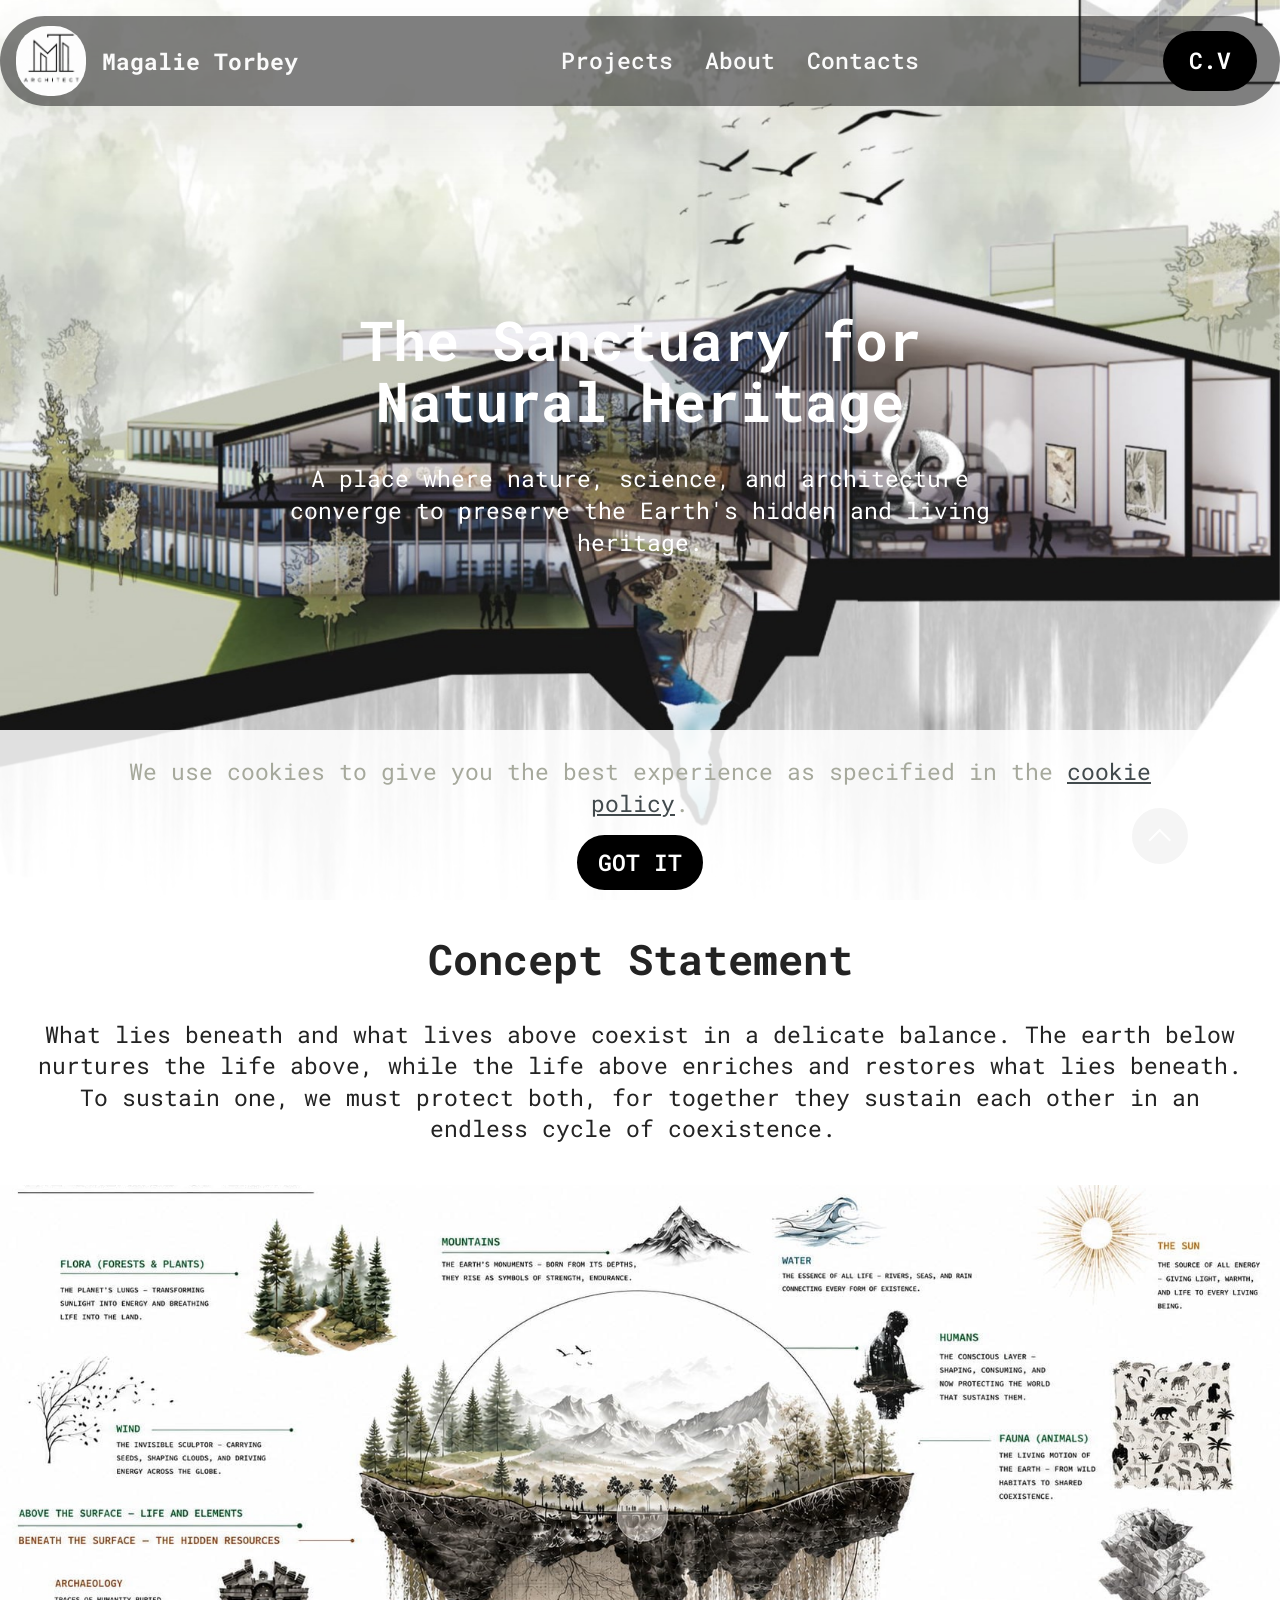
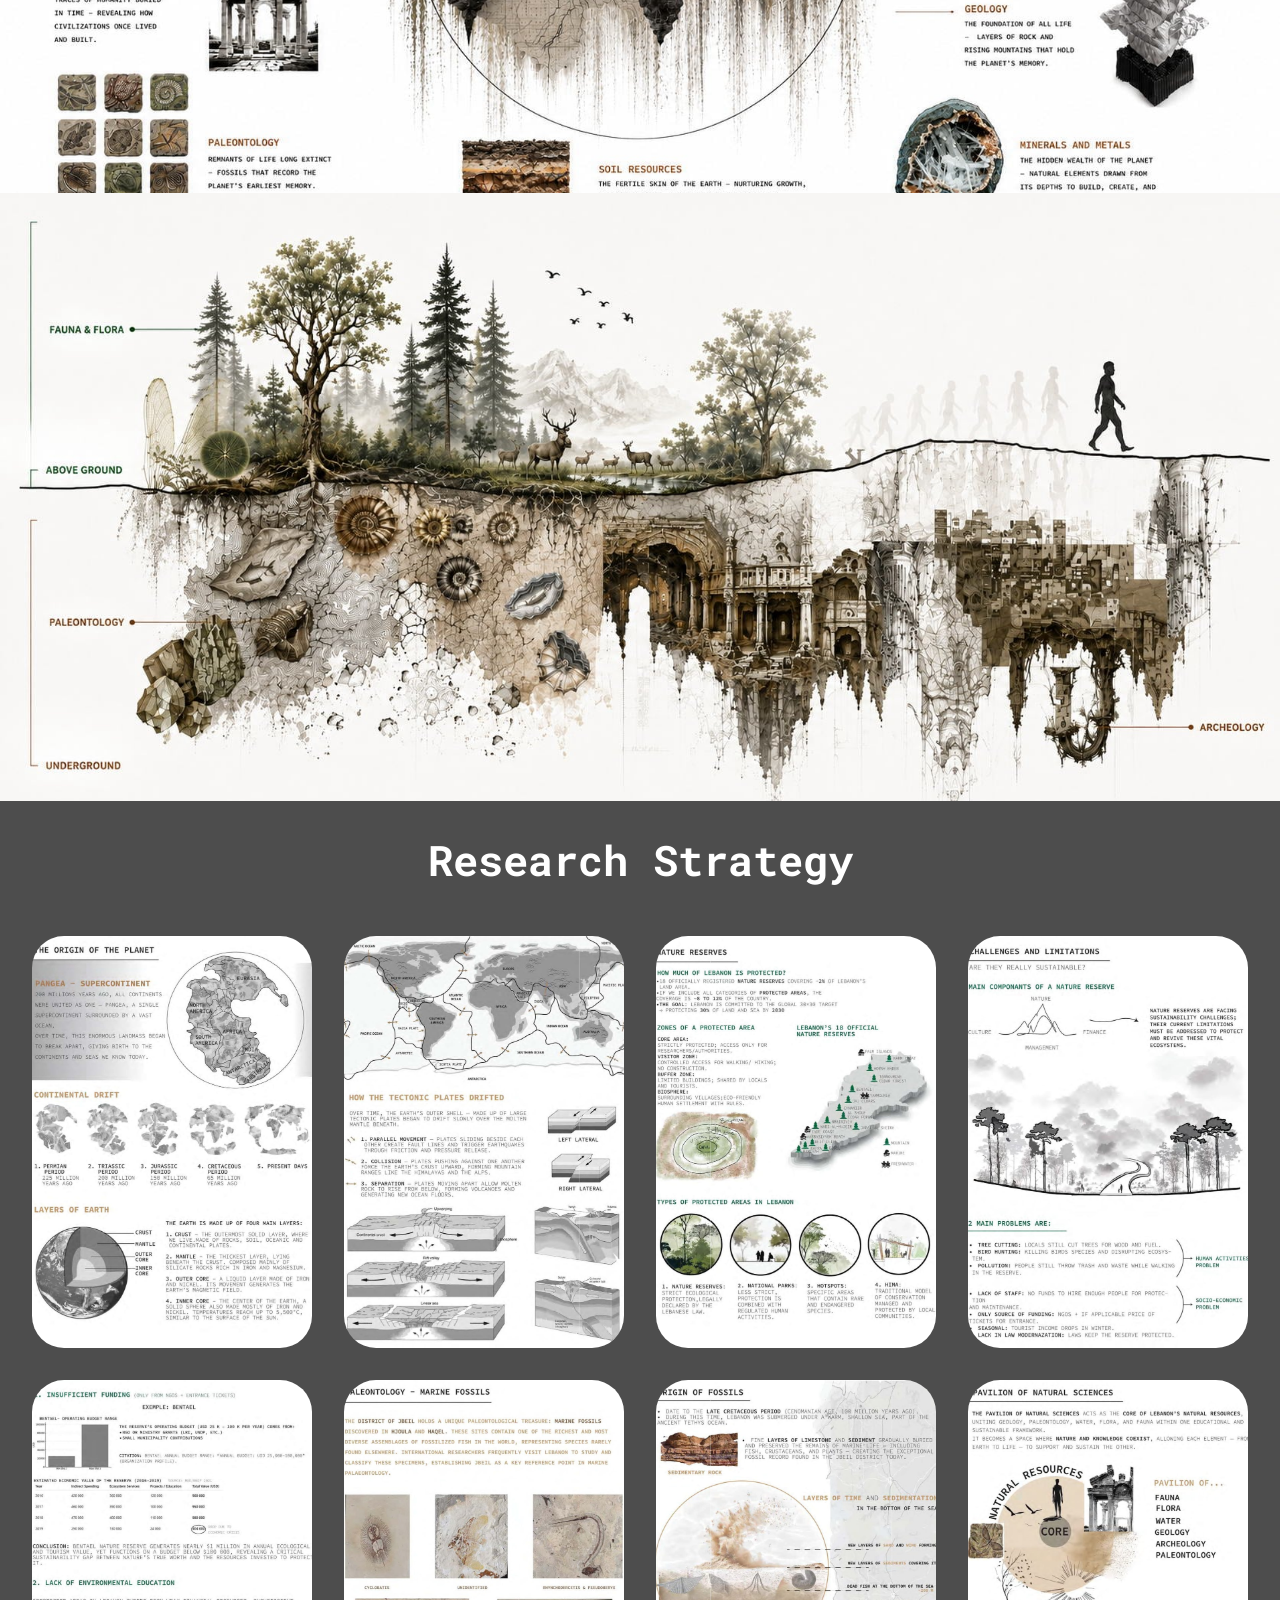
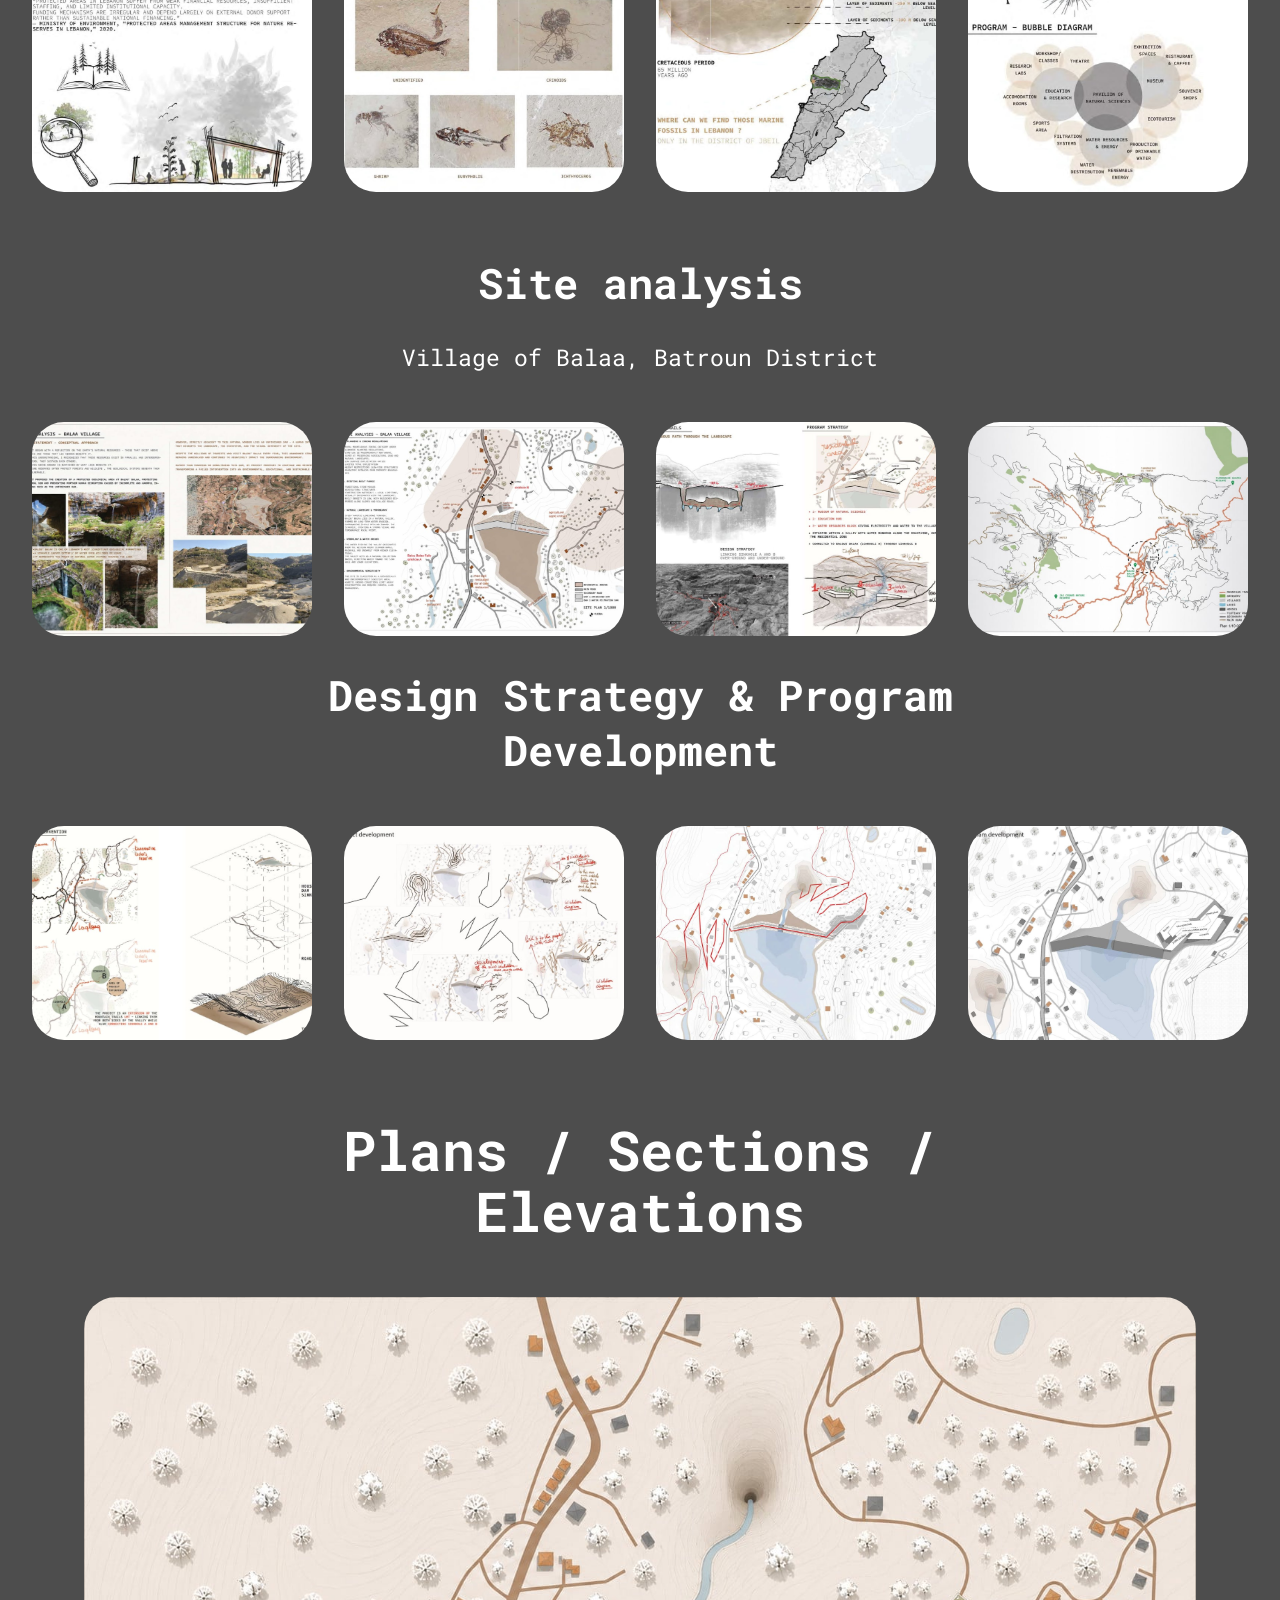
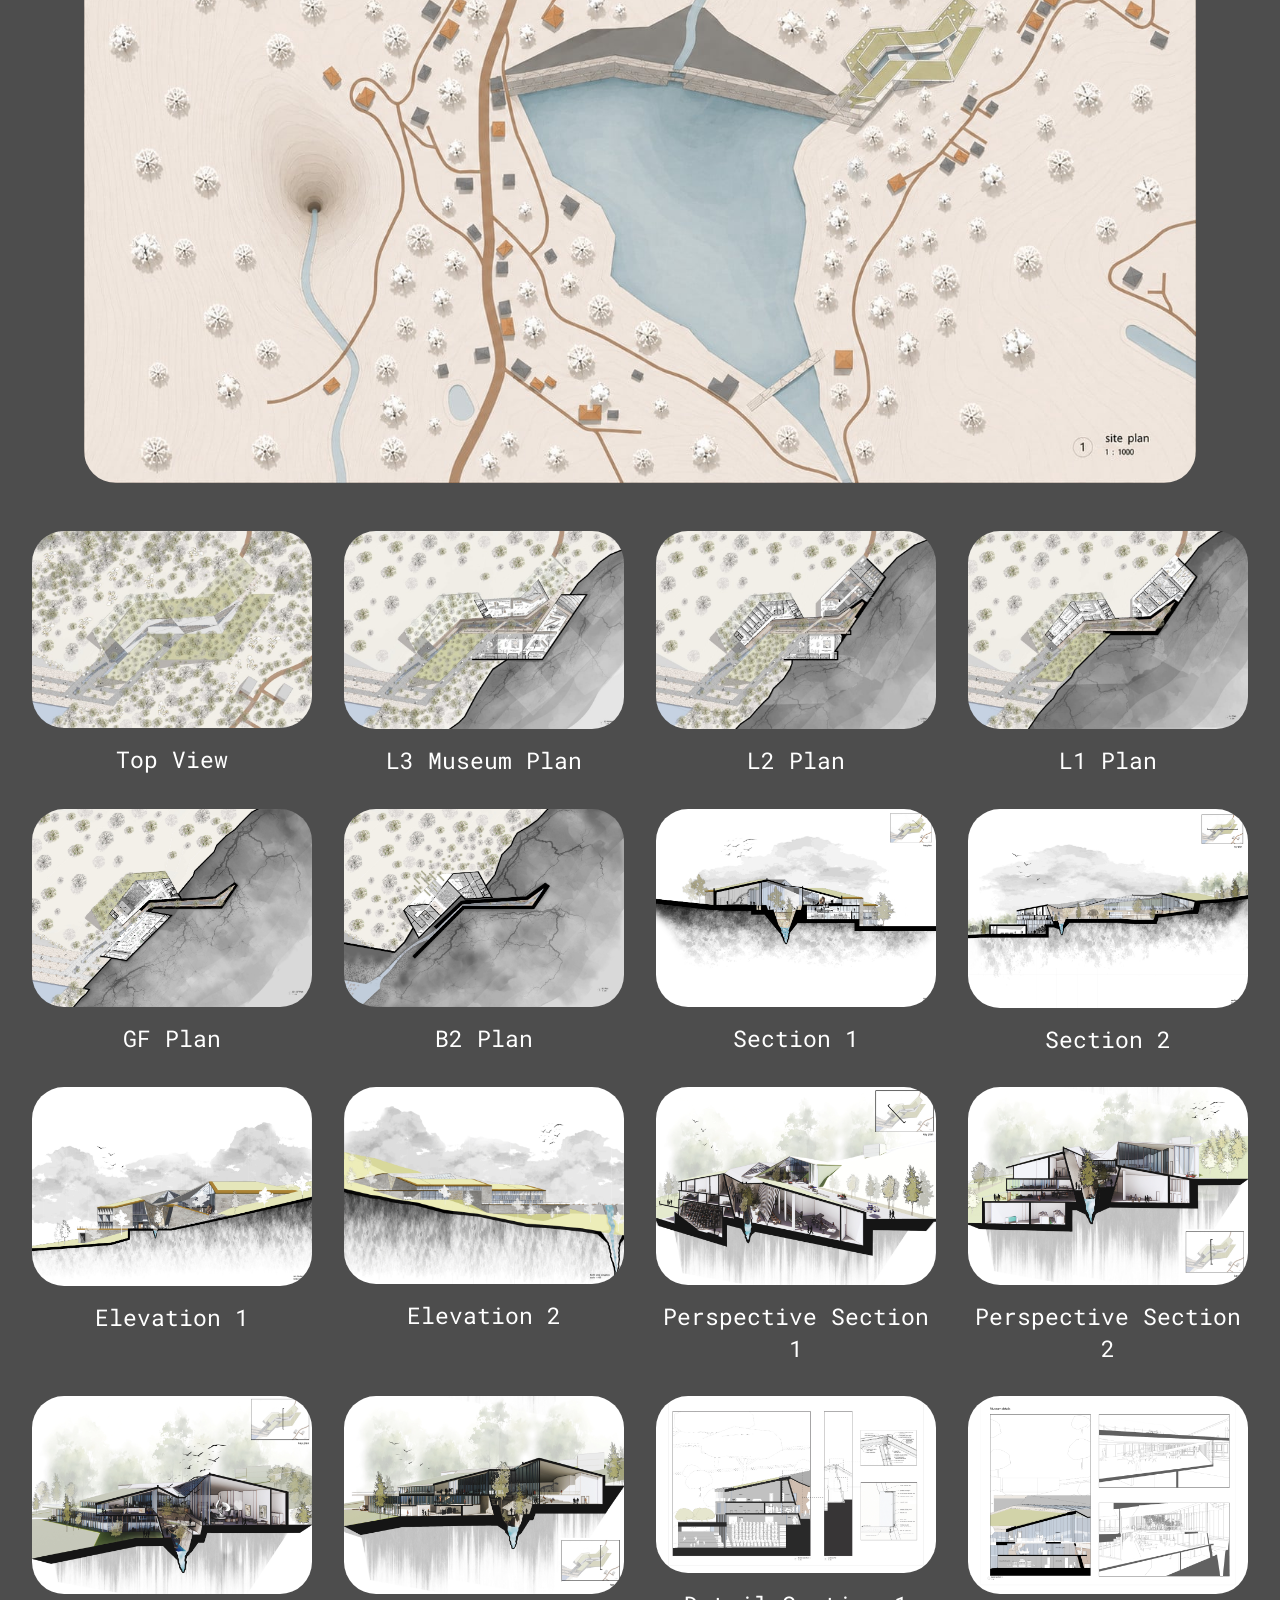
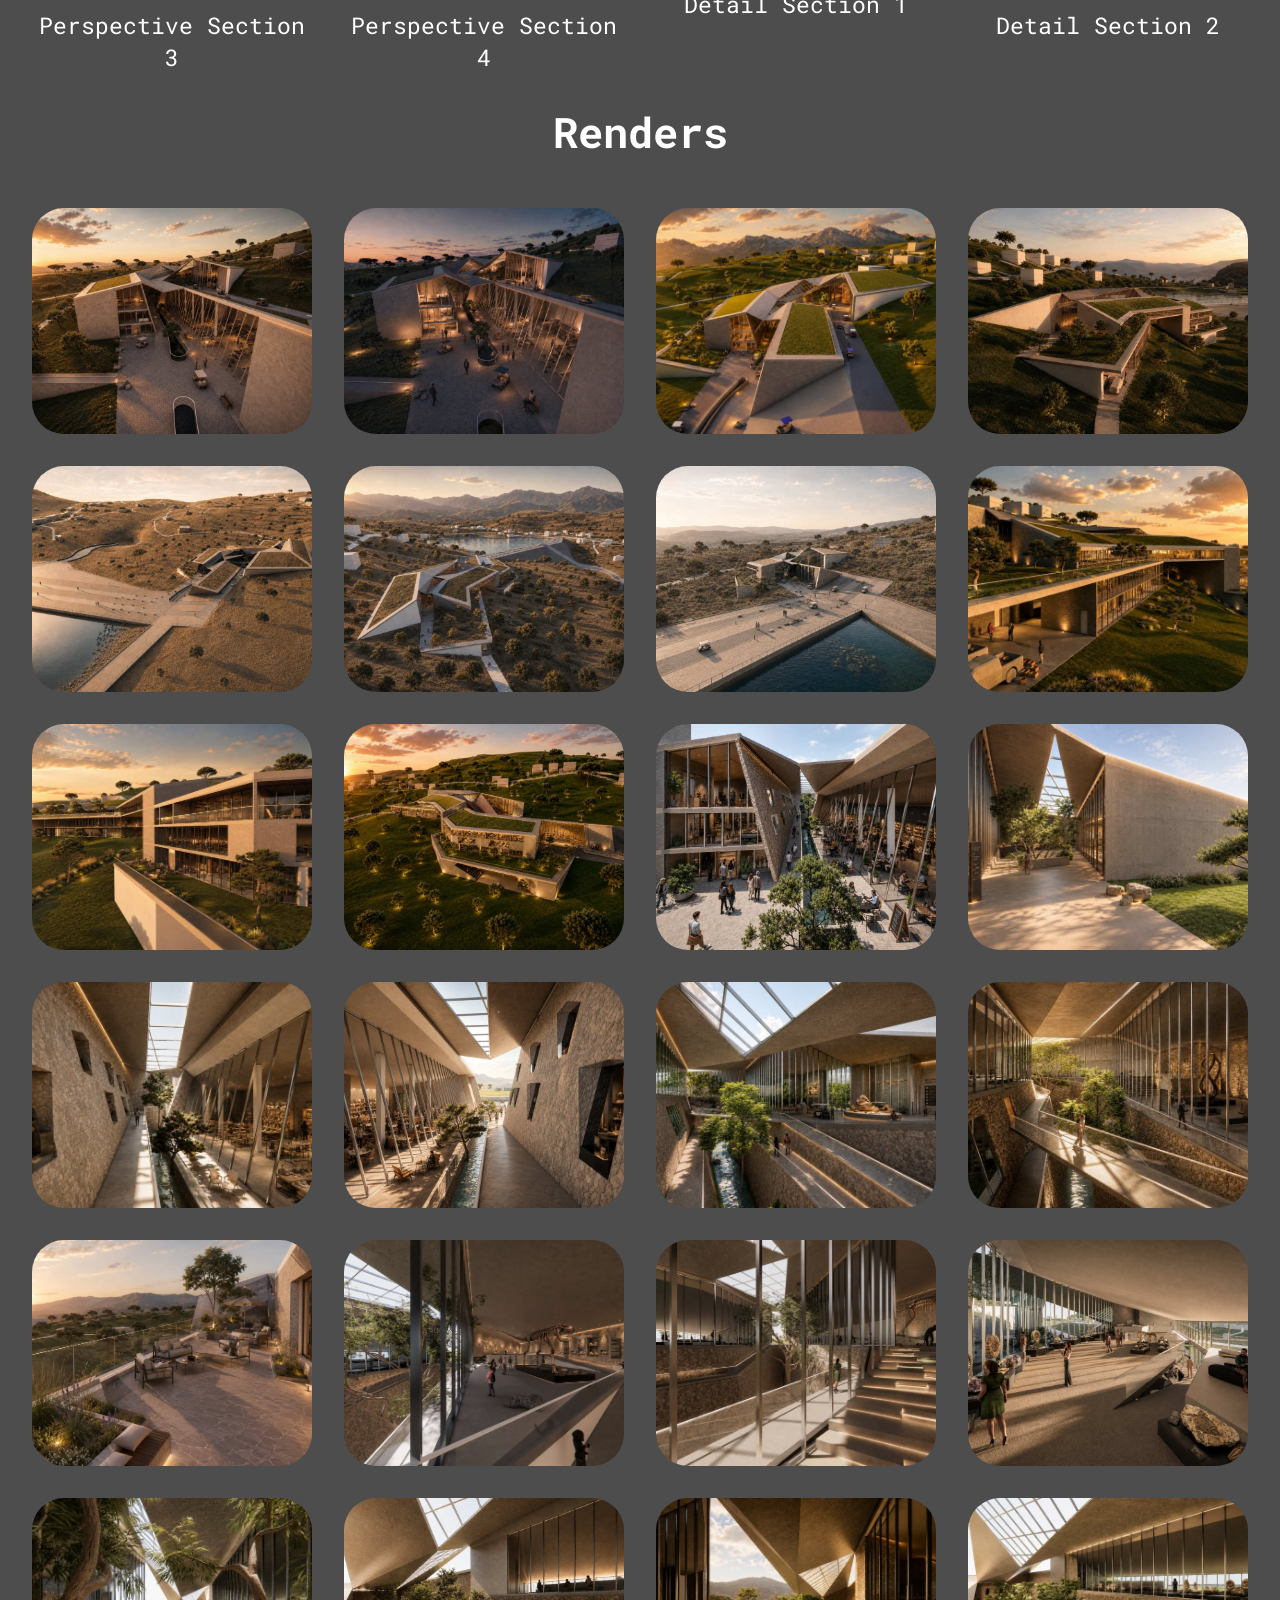
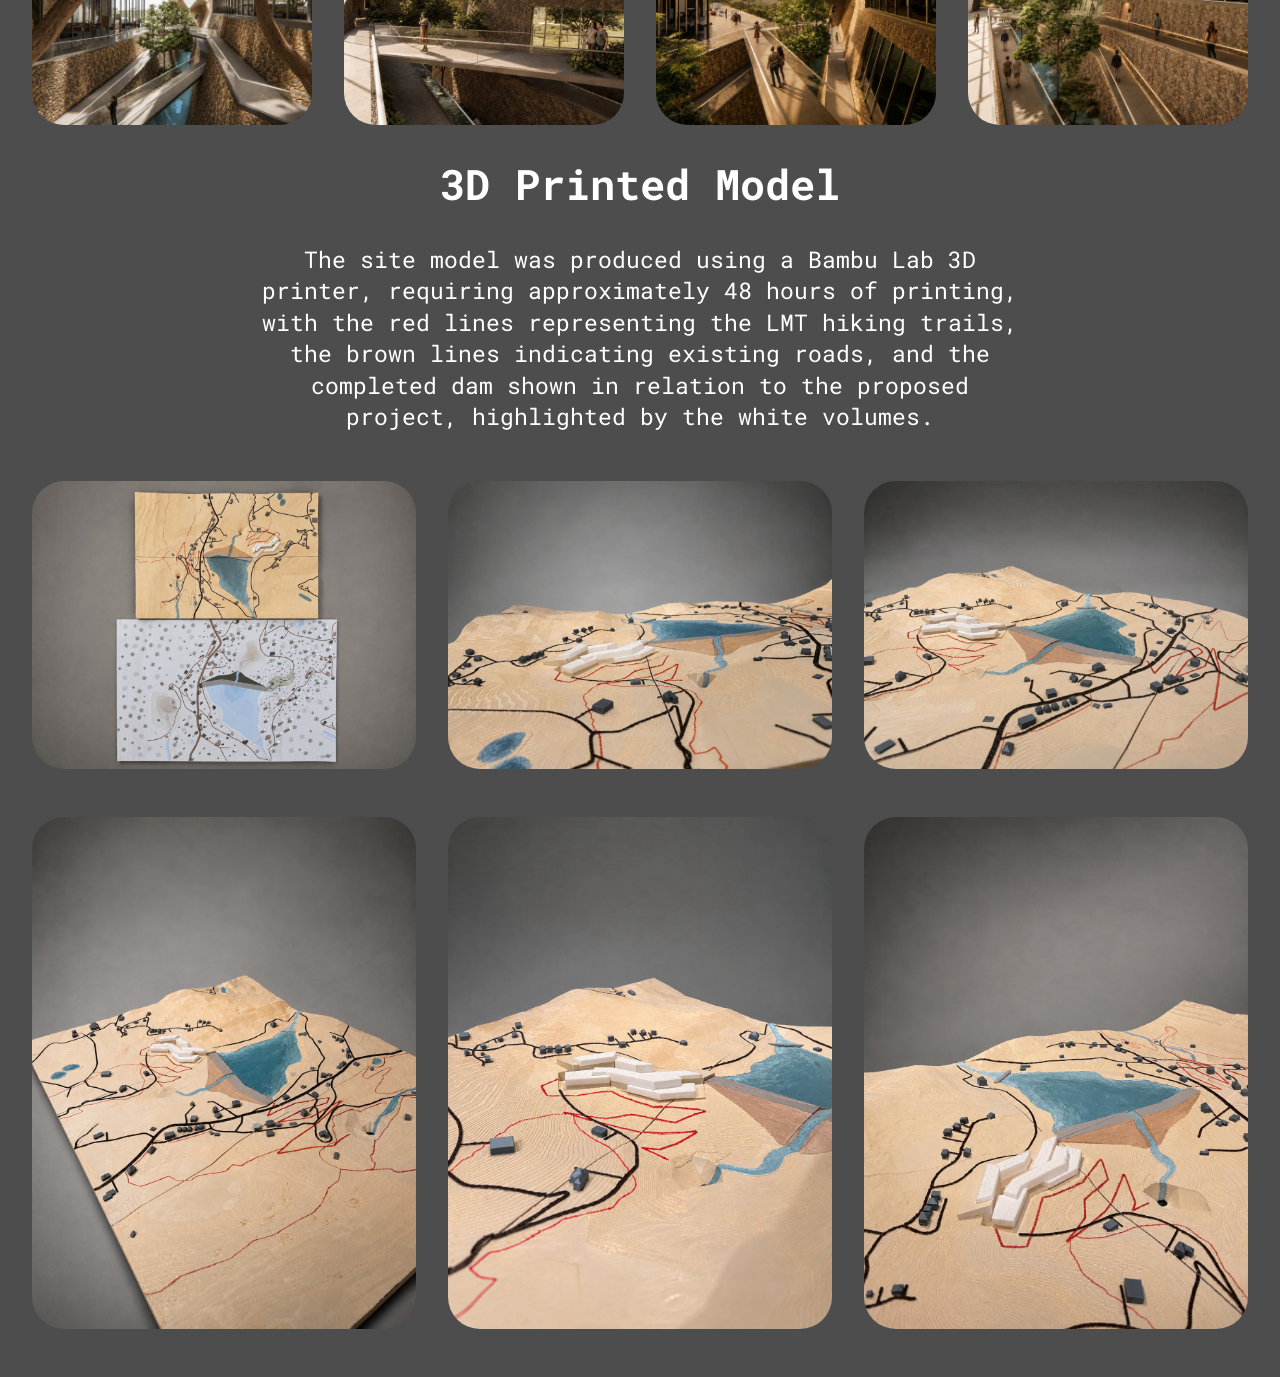
==== commit a27ee1dc: "create github pages" ====
--- a/page1.html
+++ b/page1.html
@@ -20,7 +20,7 @@
   <link rel="stylesheet" href="assets/theme/css/style.css">
   <link rel="preload" href="https://fonts.googleapis.com/css?family=Roboto+Mono:100,200,300,400,500,600,700,100i,200i,300i,400i,500i,600i,700i&display=swap" as="style" onload="this.onload=null;this.rel='stylesheet'">
   <noscript><link rel="stylesheet" href="https://fonts.googleapis.com/css?family=Roboto+Mono:100,200,300,400,500,600,700,100i,200i,300i,400i,500i,600i,700i&display=swap"></noscript>
-  <link rel="preload" as="style" href="assets/mobirise/css/mbr-additional.css?v=g2BfsW"><link rel="stylesheet" href="assets/mobirise/css/mbr-additional.css?v=g2BfsW" type="text/css">
+  <link rel="preload" as="style" href="assets/mobirise/css/mbr-additional.css?v=6it9gh"><link rel="stylesheet" href="assets/mobirise/css/mbr-additional.css?v=6it9gh" type="text/css">
 
   
   
@@ -144,84 +144,84 @@
         
         <div class="row mbr-gallery">
             <div class="col-12 col-md-6 col-lg-3 item gallery-image">
-                <div class="item-wrapper mb-3" data-toggle="modal" data-bs-toggle="modal" data-target="#vvoV3V2bOc-modal" data-bs-target="#vvoV3V2bOc-modal">
-                    <img class="w-100" src="assets/images/w12-872x1233.webp" alt="Mobirise Website Builder" data-slide-to="0" data-bs-slide-to="0" data-target="#lb-vvoV3V2bOc" data-bs-target="#lb-vvoV3V2bOc">
-                    <div class="icon-wrapper">
-                        <span class="mobi-mbri mobi-mbri-search mbr-iconfont mbr-iconfont-btn"></span>
-                    </div>
-                </div>
-                
-            </div>
-            <div class="col-12 col-md-6 col-lg-3 item gallery-image">
-                <div class="item-wrapper mb-3" data-toggle="modal" data-bs-toggle="modal" data-target="#vvoV3V2bOc-modal" data-bs-target="#vvoV3V2bOc-modal">
-                    <img class="w-100" src="assets/images/w13-872x1233.webp" alt="Mobirise Website Builder" data-slide-to="1" data-bs-slide-to="1" data-target="#lb-vvoV3V2bOc" data-bs-target="#lb-vvoV3V2bOc">
-                    <div class="icon-wrapper">
-                        <span class="mobi-mbri mobi-mbri-search mbr-iconfont mbr-iconfont-btn"></span>
-                    </div>
-                </div>
-                
-            </div>
-            <div class="col-12 col-md-6 col-lg-3 item gallery-image">
-                <div class="item-wrapper mb-3" data-toggle="modal" data-bs-toggle="modal" data-target="#vvoV3V2bOc-modal" data-bs-target="#vvoV3V2bOc-modal">
-                    <img class="w-100" src="assets/images/w14-872x1233.webp" alt="Mobirise Website Builder" data-slide-to="2" data-bs-slide-to="2" data-target="#lb-vvoV3V2bOc" data-bs-target="#lb-vvoV3V2bOc">
-                    <div class="icon-wrapper">
-                        <span class="mobi-mbri mobi-mbri-search mbr-iconfont mbr-iconfont-btn"></span>
-                    </div>
-                </div>
-                
-            </div>
-            <div class="col-12 col-md-6 col-lg-3 item gallery-image">
-                <div class="item-wrapper mb-3" data-toggle="modal" data-bs-toggle="modal" data-target="#vvoV3V2bOc-modal" data-bs-target="#vvoV3V2bOc-modal">
-                    <img class="w-100" src="assets/images/w15-872x1233.webp" alt="Mobirise Website Builder" data-slide-to="3" data-bs-slide-to="3" data-target="#lb-vvoV3V2bOc" data-bs-target="#lb-vvoV3V2bOc">
-                    <div class="icon-wrapper">
-                        <span class="mobi-mbri mobi-mbri-search mbr-iconfont mbr-iconfont-btn"></span>
-                    </div>
-                </div>
-                
-            </div>
-            <div class="col-12 col-md-6 col-lg-3 item gallery-image">
-                <div class="item-wrapper mb-3" data-toggle="modal" data-bs-toggle="modal" data-target="#vvoV3V2bOc-modal" data-bs-target="#vvoV3V2bOc-modal">
-                    <img class="w-100" src="assets/images/w16-872x1233.webp" alt="Mobirise Website Builder" data-slide-to="4" data-bs-slide-to="4" data-target="#lb-vvoV3V2bOc" data-bs-target="#lb-vvoV3V2bOc">
-                    <div class="icon-wrapper">
-                        <span class="mobi-mbri mobi-mbri-search mbr-iconfont mbr-iconfont-btn"></span>
-                    </div>
-                </div>
-                
-            </div>
-            <div class="col-12 col-md-6 col-lg-3 item gallery-image">
-                <div class="item-wrapper mb-3" data-toggle="modal" data-bs-toggle="modal" data-target="#vvoV3V2bOc-modal" data-bs-target="#vvoV3V2bOc-modal">
-                    <img class="w-100" src="assets/images/w17-872x1233.webp" alt="Mobirise Website Builder" data-slide-to="5" data-bs-slide-to="5" data-target="#lb-vvoV3V2bOc" data-bs-target="#lb-vvoV3V2bOc">
-                    <div class="icon-wrapper">
-                        <span class="mobi-mbri mobi-mbri-search mbr-iconfont mbr-iconfont-btn"></span>
-                    </div>
-                </div>
-                
-            </div>
-            <div class="col-12 col-md-6 col-lg-3 item gallery-image">
-                <div class="item-wrapper mb-3" data-toggle="modal" data-bs-toggle="modal" data-target="#vvoV3V2bOc-modal" data-bs-target="#vvoV3V2bOc-modal">
-                    <img class="w-100" src="assets/images/w18-compressed-872x1233.webp" alt="Mobirise Website Builder" data-slide-to="6" data-bs-slide-to="6" data-target="#lb-vvoV3V2bOc" data-bs-target="#lb-vvoV3V2bOc">
-                    <div class="icon-wrapper">
-                        <span class="mobi-mbri mobi-mbri-search mbr-iconfont mbr-iconfont-btn"></span>
-                    </div>
-                </div>
-                
-            </div>
-            <div class="col-12 col-md-6 col-lg-3 item gallery-image">
-                <div class="item-wrapper mb-3" data-toggle="modal" data-bs-toggle="modal" data-target="#vvoV3V2bOc-modal" data-bs-target="#vvoV3V2bOc-modal">
-                    <img class="w-100" src="assets/images/w19-872x1233.webp" alt="Mobirise Website Builder" data-slide-to="7" data-bs-slide-to="7" data-target="#lb-vvoV3V2bOc" data-bs-target="#lb-vvoV3V2bOc">
-                    <div class="icon-wrapper">
-                        <span class="mobi-mbri mobi-mbri-search mbr-iconfont mbr-iconfont-btn"></span>
-                    </div>
-                </div>
-                
-            </div>
-        </div>
-
-        <div class="modal mbr-slider" tabindex="-1" role="dialog" aria-hidden="true" id="vvoV3V2bOc-modal">
+                <div class="item-wrapper mb-3" data-toggle="modal" data-bs-toggle="modal" data-target="#vvtFxwaYC2-modal" data-bs-target="#vvtFxwaYC2-modal">
+                    <img class="w-100" src="assets/images/w12-872x1233.webp" alt="Mobirise Website Builder" data-slide-to="0" data-bs-slide-to="0" data-target="#lb-vvtFxwaYC2" data-bs-target="#lb-vvtFxwaYC2">
+                    <div class="icon-wrapper">
+                        <span class="mobi-mbri mobi-mbri-search mbr-iconfont mbr-iconfont-btn"></span>
+                    </div>
+                </div>
+                
+            </div>
+            <div class="col-12 col-md-6 col-lg-3 item gallery-image">
+                <div class="item-wrapper mb-3" data-toggle="modal" data-bs-toggle="modal" data-target="#vvtFxwaYC2-modal" data-bs-target="#vvtFxwaYC2-modal">
+                    <img class="w-100" src="assets/images/w13-872x1233.webp" alt="Mobirise Website Builder" data-slide-to="1" data-bs-slide-to="1" data-target="#lb-vvtFxwaYC2" data-bs-target="#lb-vvtFxwaYC2">
+                    <div class="icon-wrapper">
+                        <span class="mobi-mbri mobi-mbri-search mbr-iconfont mbr-iconfont-btn"></span>
+                    </div>
+                </div>
+                
+            </div>
+            <div class="col-12 col-md-6 col-lg-3 item gallery-image">
+                <div class="item-wrapper mb-3" data-toggle="modal" data-bs-toggle="modal" data-target="#vvtFxwaYC2-modal" data-bs-target="#vvtFxwaYC2-modal">
+                    <img class="w-100" src="assets/images/w14-872x1233.webp" alt="Mobirise Website Builder" data-slide-to="2" data-bs-slide-to="2" data-target="#lb-vvtFxwaYC2" data-bs-target="#lb-vvtFxwaYC2">
+                    <div class="icon-wrapper">
+                        <span class="mobi-mbri mobi-mbri-search mbr-iconfont mbr-iconfont-btn"></span>
+                    </div>
+                </div>
+                
+            </div>
+            <div class="col-12 col-md-6 col-lg-3 item gallery-image">
+                <div class="item-wrapper mb-3" data-toggle="modal" data-bs-toggle="modal" data-target="#vvtFxwaYC2-modal" data-bs-target="#vvtFxwaYC2-modal">
+                    <img class="w-100" src="assets/images/w15-872x1233.webp" alt="Mobirise Website Builder" data-slide-to="3" data-bs-slide-to="3" data-target="#lb-vvtFxwaYC2" data-bs-target="#lb-vvtFxwaYC2">
+                    <div class="icon-wrapper">
+                        <span class="mobi-mbri mobi-mbri-search mbr-iconfont mbr-iconfont-btn"></span>
+                    </div>
+                </div>
+                
+            </div>
+            <div class="col-12 col-md-6 col-lg-3 item gallery-image">
+                <div class="item-wrapper mb-3" data-toggle="modal" data-bs-toggle="modal" data-target="#vvtFxwaYC2-modal" data-bs-target="#vvtFxwaYC2-modal">
+                    <img class="w-100" src="assets/images/w16-872x1233.webp" alt="Mobirise Website Builder" data-slide-to="4" data-bs-slide-to="4" data-target="#lb-vvtFxwaYC2" data-bs-target="#lb-vvtFxwaYC2">
+                    <div class="icon-wrapper">
+                        <span class="mobi-mbri mobi-mbri-search mbr-iconfont mbr-iconfont-btn"></span>
+                    </div>
+                </div>
+                
+            </div>
+            <div class="col-12 col-md-6 col-lg-3 item gallery-image">
+                <div class="item-wrapper mb-3" data-toggle="modal" data-bs-toggle="modal" data-target="#vvtFxwaYC2-modal" data-bs-target="#vvtFxwaYC2-modal">
+                    <img class="w-100" src="assets/images/w17-872x1233.webp" alt="Mobirise Website Builder" data-slide-to="5" data-bs-slide-to="5" data-target="#lb-vvtFxwaYC2" data-bs-target="#lb-vvtFxwaYC2">
+                    <div class="icon-wrapper">
+                        <span class="mobi-mbri mobi-mbri-search mbr-iconfont mbr-iconfont-btn"></span>
+                    </div>
+                </div>
+                
+            </div>
+            <div class="col-12 col-md-6 col-lg-3 item gallery-image">
+                <div class="item-wrapper mb-3" data-toggle="modal" data-bs-toggle="modal" data-target="#vvtFxwaYC2-modal" data-bs-target="#vvtFxwaYC2-modal">
+                    <img class="w-100" src="assets/images/w18-compressed-872x1233.webp" alt="Mobirise Website Builder" data-slide-to="6" data-bs-slide-to="6" data-target="#lb-vvtFxwaYC2" data-bs-target="#lb-vvtFxwaYC2">
+                    <div class="icon-wrapper">
+                        <span class="mobi-mbri mobi-mbri-search mbr-iconfont mbr-iconfont-btn"></span>
+                    </div>
+                </div>
+                
+            </div>
+            <div class="col-12 col-md-6 col-lg-3 item gallery-image">
+                <div class="item-wrapper mb-3" data-toggle="modal" data-bs-toggle="modal" data-target="#vvtFxwaYC2-modal" data-bs-target="#vvtFxwaYC2-modal">
+                    <img class="w-100" src="assets/images/w19-872x1233.webp" alt="Mobirise Website Builder" data-slide-to="7" data-bs-slide-to="7" data-target="#lb-vvtFxwaYC2" data-bs-target="#lb-vvtFxwaYC2">
+                    <div class="icon-wrapper">
+                        <span class="mobi-mbri mobi-mbri-search mbr-iconfont mbr-iconfont-btn"></span>
+                    </div>
+                </div>
+                
+            </div>
+        </div>
+
+        <div class="modal mbr-slider" tabindex="-1" role="dialog" aria-hidden="true" id="vvtFxwaYC2-modal">
             <div class="modal-dialog" role="document">
                 <div class="modal-content">
                     <div class="modal-body">
-                        <div class="carousel slide" data-pause="false" data-bs-pause="false" id="lb-vvoV3V2bOc" data-interval="5000" data-bs-interval="5000">
+                        <div class="carousel slide" data-pause="false" data-bs-pause="false" id="lb-vvtFxwaYC2" data-interval="5000" data-bs-interval="5000">
                             <div class="carousel-inner">
                                 <div class="carousel-item active">
                                     <img class="d-block w-100" src="assets/images/w12-872x1233.webp" alt="Mobirise Website Builder">
@@ -249,22 +249,22 @@
                                 </div>
                             </div>
                             <ol class="carousel-indicators">
-                                <li data-slide-to="0" data-bs-slide-to="0" class="active" data-target="#lb-vvoV3V2bOc" data-bs-target="#lb-vvoV3V2bOc"></li>
-                                <li data-slide-to="1" data-bs-slide-to="1" data-target="#lb-vvoV3V2bOc" data-bs-target="#lb-vvoV3V2bOc"></li>
-                                <li data-slide-to="2" data-bs-slide-to="2" data-target="#lb-vvoV3V2bOc" data-bs-target="#lb-vvoV3V2bOc"></li>
-                                <li data-slide-to="3" data-bs-slide-to="3" data-target="#lb-vvoV3V2bOc" data-bs-target="#lb-vvoV3V2bOc"></li>
-                                <li data-slide-to="4" data-bs-slide-to="4" data-target="#lb-vvoV3V2bOc" data-bs-target="#lb-vvoV3V2bOc"></li>
-                                <li data-slide-to="5" data-bs-slide-to="5" data-target="#lb-vvoV3V2bOc" data-bs-target="#lb-vvoV3V2bOc"></li>
-                                <li data-slide-to="6" data-bs-slide-to="6" data-target="#lb-vvoV3V2bOc" data-bs-target="#lb-vvoV3V2bOc"></li>
-                                <li data-slide-to="7" data-bs-slide-to="7" data-target="#lb-vvoV3V2bOc" data-bs-target="#lb-vvoV3V2bOc"></li>
+                                <li data-slide-to="0" data-bs-slide-to="0" class="active" data-target="#lb-vvtFxwaYC2" data-bs-target="#lb-vvtFxwaYC2"></li>
+                                <li data-slide-to="1" data-bs-slide-to="1" data-target="#lb-vvtFxwaYC2" data-bs-target="#lb-vvtFxwaYC2"></li>
+                                <li data-slide-to="2" data-bs-slide-to="2" data-target="#lb-vvtFxwaYC2" data-bs-target="#lb-vvtFxwaYC2"></li>
+                                <li data-slide-to="3" data-bs-slide-to="3" data-target="#lb-vvtFxwaYC2" data-bs-target="#lb-vvtFxwaYC2"></li>
+                                <li data-slide-to="4" data-bs-slide-to="4" data-target="#lb-vvtFxwaYC2" data-bs-target="#lb-vvtFxwaYC2"></li>
+                                <li data-slide-to="5" data-bs-slide-to="5" data-target="#lb-vvtFxwaYC2" data-bs-target="#lb-vvtFxwaYC2"></li>
+                                <li data-slide-to="6" data-bs-slide-to="6" data-target="#lb-vvtFxwaYC2" data-bs-target="#lb-vvtFxwaYC2"></li>
+                                <li data-slide-to="7" data-bs-slide-to="7" data-target="#lb-vvtFxwaYC2" data-bs-target="#lb-vvtFxwaYC2"></li>
                             </ol>
                             <a role="button" href="" class="close" data-dismiss="modal" data-bs-dismiss="modal" aria-label="Close">
                             </a>
-                            <a class="carousel-control-prev carousel-control" role="button" data-slide="prev" data-bs-slide="prev" href="#lb-vvoV3V2bOc">
+                            <a class="carousel-control-prev carousel-control" role="button" data-slide="prev" data-bs-slide="prev" href="#lb-vvtFxwaYC2">
                                 <span class="mobi-mbri mobi-mbri-arrow-prev" aria-hidden="true"></span>
                                 <span class="sr-only visually-hidden">Previous</span>
                             </a>
-                            <a class="carousel-control-next carousel-control" role="button" data-slide="next" data-bs-slide="next" href="#lb-vvoV3V2bOc">
+                            <a class="carousel-control-next carousel-control" role="button" data-slide="next" data-bs-slide="next" href="#lb-vvtFxwaYC2">
                                 <span class="mobi-mbri mobi-mbri-arrow-next" aria-hidden="true"></span>
                                 <span class="sr-only visually-hidden">Next</span>
                             </a>
@@ -292,35 +292,35 @@
         
         <div class="row mbr-gallery">
             <div class="col-12 col-md-6 col-lg-3 item gallery-image">
-                <div class="item-wrapper mb-3" data-toggle="modal" data-bs-toggle="modal" data-target="#vvoV3VqHnO-modal" data-bs-target="#vvoV3VqHnO-modal">
-                    <img class="w-100" src="assets/images/w61-872x581.webp" alt="Mobirise Website Builder" data-slide-to="0" data-bs-slide-to="0" data-target="#lb-vvoV3VqHnO" data-bs-target="#lb-vvoV3VqHnO">
-                    <div class="icon-wrapper">
-                        <span class="mobi-mbri mobi-mbri-search mbr-iconfont mbr-iconfont-btn"></span>
-                    </div>
-                </div>
-                
-            </div>
-            <div class="col-12 col-md-6 col-lg-3 item gallery-image">
-                <div class="item-wrapper mb-3" data-toggle="modal" data-bs-toggle="modal" data-target="#vvoV3VqHnO-modal" data-bs-target="#vvoV3VqHnO-modal">
-                    <img class="w-100" src="assets/images/w60-872x617.webp" alt="Mobirise Website Builder" data-slide-to="1" data-bs-slide-to="1" data-target="#lb-vvoV3VqHnO" data-bs-target="#lb-vvoV3VqHnO">
-                    <div class="icon-wrapper">
-                        <span class="mobi-mbri mobi-mbri-search mbr-iconfont mbr-iconfont-btn"></span>
-                    </div>
-                </div>
-                
-            </div>
-            <div class="col-12 col-md-6 col-lg-3 item gallery-image">
-                <div class="item-wrapper mb-3" data-toggle="modal" data-bs-toggle="modal" data-target="#vvoV3VqHnO-modal" data-bs-target="#vvoV3VqHnO-modal">
-                    <img class="w-100" src="assets/images/w63-872x587.webp" alt="Mobirise Website Builder" data-slide-to="2" data-bs-slide-to="2" data-target="#lb-vvoV3VqHnO" data-bs-target="#lb-vvoV3VqHnO">
-                    <div class="icon-wrapper">
-                        <span class="mobi-mbri mobi-mbri-search mbr-iconfont mbr-iconfont-btn"></span>
-                    </div>
-                </div>
-                
-            </div>
-            <div class="col-12 col-md-6 col-lg-3 item gallery-image">
-                <div class="item-wrapper mb-3" data-toggle="modal" data-bs-toggle="modal" data-target="#vvoV3VqHnO-modal" data-bs-target="#vvoV3VqHnO-modal">
-                    <img class="w-100" src="assets/images/w62-872x616.webp" alt="Mobirise Website Builder" data-slide-to="3" data-bs-slide-to="3" data-target="#lb-vvoV3VqHnO" data-bs-target="#lb-vvoV3VqHnO">
+                <div class="item-wrapper mb-3" data-toggle="modal" data-bs-toggle="modal" data-target="#vvtFxx6jH8-modal" data-bs-target="#vvtFxx6jH8-modal">
+                    <img class="w-100" src="assets/images/w61-872x581.webp" alt="Mobirise Website Builder" data-slide-to="0" data-bs-slide-to="0" data-target="#lb-vvtFxx6jH8" data-bs-target="#lb-vvtFxx6jH8">
+                    <div class="icon-wrapper">
+                        <span class="mobi-mbri mobi-mbri-search mbr-iconfont mbr-iconfont-btn"></span>
+                    </div>
+                </div>
+                
+            </div>
+            <div class="col-12 col-md-6 col-lg-3 item gallery-image">
+                <div class="item-wrapper mb-3" data-toggle="modal" data-bs-toggle="modal" data-target="#vvtFxx6jH8-modal" data-bs-target="#vvtFxx6jH8-modal">
+                    <img class="w-100" src="assets/images/w60-872x617.webp" alt="Mobirise Website Builder" data-slide-to="1" data-bs-slide-to="1" data-target="#lb-vvtFxx6jH8" data-bs-target="#lb-vvtFxx6jH8">
+                    <div class="icon-wrapper">
+                        <span class="mobi-mbri mobi-mbri-search mbr-iconfont mbr-iconfont-btn"></span>
+                    </div>
+                </div>
+                
+            </div>
+            <div class="col-12 col-md-6 col-lg-3 item gallery-image">
+                <div class="item-wrapper mb-3" data-toggle="modal" data-bs-toggle="modal" data-target="#vvtFxx6jH8-modal" data-bs-target="#vvtFxx6jH8-modal">
+                    <img class="w-100" src="assets/images/w63-872x587.webp" alt="Mobirise Website Builder" data-slide-to="2" data-bs-slide-to="2" data-target="#lb-vvtFxx6jH8" data-bs-target="#lb-vvtFxx6jH8">
+                    <div class="icon-wrapper">
+                        <span class="mobi-mbri mobi-mbri-search mbr-iconfont mbr-iconfont-btn"></span>
+                    </div>
+                </div>
+                
+            </div>
+            <div class="col-12 col-md-6 col-lg-3 item gallery-image">
+                <div class="item-wrapper mb-3" data-toggle="modal" data-bs-toggle="modal" data-target="#vvtFxx6jH8-modal" data-bs-target="#vvtFxx6jH8-modal">
+                    <img class="w-100" src="assets/images/w62-872x616.webp" alt="Mobirise Website Builder" data-slide-to="3" data-bs-slide-to="3" data-target="#lb-vvtFxx6jH8" data-bs-target="#lb-vvtFxx6jH8">
                     <div class="icon-wrapper">
                         <span class="mobi-mbri mobi-mbri-search mbr-iconfont mbr-iconfont-btn"></span>
                     </div>
@@ -333,11 +333,11 @@
             
         </div>
 
-        <div class="modal mbr-slider" tabindex="-1" role="dialog" aria-hidden="true" id="vvoV3VqHnO-modal">
+        <div class="modal mbr-slider" tabindex="-1" role="dialog" aria-hidden="true" id="vvtFxx6jH8-modal">
             <div class="modal-dialog" role="document">
                 <div class="modal-content">
                     <div class="modal-body">
-                        <div class="carousel slide" data-pause="false" data-bs-pause="false" id="lb-vvoV3VqHnO" data-interval="5000" data-bs-interval="5000">
+                        <div class="carousel slide" data-pause="false" data-bs-pause="false" id="lb-vvtFxx6jH8" data-interval="5000" data-bs-interval="5000">
                             <div class="carousel-inner">
                                 <div class="carousel-item active">
                                     <img class="d-block w-100" src="assets/images/w61-872x581.webp" alt="Mobirise Website Builder">
@@ -357,10 +357,10 @@
                                 
                             </div>
                             <ol class="carousel-indicators">
-                                <li data-slide-to="0" data-bs-slide-to="0" class="active" data-target="#lb-vvoV3VqHnO" data-bs-target="#lb-vvoV3VqHnO"></li>
-                                <li data-slide-to="1" data-bs-slide-to="1" data-target="#lb-vvoV3VqHnO" data-bs-target="#lb-vvoV3VqHnO"></li>
-                                <li data-slide-to="2" data-bs-slide-to="2" data-target="#lb-vvoV3VqHnO" data-bs-target="#lb-vvoV3VqHnO"></li>
-                                <li data-slide-to="3" data-bs-slide-to="3" data-target="#lb-vvoV3VqHnO" data-bs-target="#lb-vvoV3VqHnO"></li>
+                                <li data-slide-to="0" data-bs-slide-to="0" class="active" data-target="#lb-vvtFxx6jH8" data-bs-target="#lb-vvtFxx6jH8"></li>
+                                <li data-slide-to="1" data-bs-slide-to="1" data-target="#lb-vvtFxx6jH8" data-bs-target="#lb-vvtFxx6jH8"></li>
+                                <li data-slide-to="2" data-bs-slide-to="2" data-target="#lb-vvtFxx6jH8" data-bs-target="#lb-vvtFxx6jH8"></li>
+                                <li data-slide-to="3" data-bs-slide-to="3" data-target="#lb-vvtFxx6jH8" data-bs-target="#lb-vvtFxx6jH8"></li>
                                 
                                 
                                 
@@ -368,11 +368,11 @@
                             </ol>
                             <a role="button" href="" class="close" data-dismiss="modal" data-bs-dismiss="modal" aria-label="Close">
                             </a>
-                            <a class="carousel-control-prev carousel-control" role="button" data-slide="prev" data-bs-slide="prev" href="#lb-vvoV3VqHnO">
+                            <a class="carousel-control-prev carousel-control" role="button" data-slide="prev" data-bs-slide="prev" href="#lb-vvtFxx6jH8">
                                 <span class="mobi-mbri mobi-mbri-arrow-prev" aria-hidden="true"></span>
                                 <span class="sr-only visually-hidden">Previous</span>
                             </a>
-                            <a class="carousel-control-next carousel-control" role="button" data-slide="next" data-bs-slide="next" href="#lb-vvoV3VqHnO">
+                            <a class="carousel-control-next carousel-control" role="button" data-slide="next" data-bs-slide="next" href="#lb-vvtFxx6jH8">
                                 <span class="mobi-mbri mobi-mbri-arrow-next" aria-hidden="true"></span>
                                 <span class="sr-only visually-hidden">Next</span>
                             </a>
@@ -400,35 +400,35 @@
         
         <div class="row mbr-gallery">
             <div class="col-12 col-md-6 col-lg-3 item gallery-image">
-                <div class="item-wrapper mb-3" data-toggle="modal" data-bs-toggle="modal" data-target="#vvoV3VJVXP-modal" data-bs-target="#vvoV3VJVXP-modal">
-                    <img class="w-100" src="assets/images/w20-872x575.webp" alt="Mobirise Website Builder" data-slide-to="0" data-bs-slide-to="0" data-target="#lb-vvoV3VJVXP" data-bs-target="#lb-vvoV3VJVXP">
-                    <div class="icon-wrapper">
-                        <span class="mobi-mbri mobi-mbri-search mbr-iconfont mbr-iconfont-btn"></span>
-                    </div>
-                </div>
-                
-            </div>
-            <div class="col-12 col-md-6 col-lg-3 item gallery-image">
-                <div class="item-wrapper mb-3" data-toggle="modal" data-bs-toggle="modal" data-target="#vvoV3VJVXP-modal" data-bs-target="#vvoV3VJVXP-modal">
-                    <img class="w-100" src="assets/images/w22-872x613.webp" alt="Mobirise Website Builder" data-slide-to="1" data-bs-slide-to="1" data-target="#lb-vvoV3VJVXP" data-bs-target="#lb-vvoV3VJVXP">
-                    <div class="icon-wrapper">
-                        <span class="mobi-mbri mobi-mbri-search mbr-iconfont mbr-iconfont-btn"></span>
-                    </div>
-                </div>
-                
-            </div>
-            <div class="col-12 col-md-6 col-lg-3 item gallery-image">
-                <div class="item-wrapper mb-3" data-toggle="modal" data-bs-toggle="modal" data-target="#vvoV3VJVXP-modal" data-bs-target="#vvoV3VJVXP-modal">
-                    <img class="w-100" src="assets/images/w23-872x617.webp" alt="Mobirise Website Builder" data-slide-to="2" data-bs-slide-to="2" data-target="#lb-vvoV3VJVXP" data-bs-target="#lb-vvoV3VJVXP">
-                    <div class="icon-wrapper">
-                        <span class="mobi-mbri mobi-mbri-search mbr-iconfont mbr-iconfont-btn"></span>
-                    </div>
-                </div>
-                
-            </div>
-            <div class="col-12 col-md-6 col-lg-3 item gallery-image">
-                <div class="item-wrapper mb-3" data-toggle="modal" data-bs-toggle="modal" data-target="#vvoV3VJVXP-modal" data-bs-target="#vvoV3VJVXP-modal">
-                    <img class="w-100" src="assets/images/w21-872x613.webp" alt="Mobirise Website Builder" data-slide-to="3" data-bs-slide-to="3" data-target="#lb-vvoV3VJVXP" data-bs-target="#lb-vvoV3VJVXP">
+                <div class="item-wrapper mb-3" data-toggle="modal" data-bs-toggle="modal" data-target="#vvtFxxPh53-modal" data-bs-target="#vvtFxxPh53-modal">
+                    <img class="w-100" src="assets/images/w20-872x575.webp" alt="Mobirise Website Builder" data-slide-to="0" data-bs-slide-to="0" data-target="#lb-vvtFxxPh53" data-bs-target="#lb-vvtFxxPh53">
+                    <div class="icon-wrapper">
+                        <span class="mobi-mbri mobi-mbri-search mbr-iconfont mbr-iconfont-btn"></span>
+                    </div>
+                </div>
+                
+            </div>
+            <div class="col-12 col-md-6 col-lg-3 item gallery-image">
+                <div class="item-wrapper mb-3" data-toggle="modal" data-bs-toggle="modal" data-target="#vvtFxxPh53-modal" data-bs-target="#vvtFxxPh53-modal">
+                    <img class="w-100" src="assets/images/w22-872x613.webp" alt="Mobirise Website Builder" data-slide-to="1" data-bs-slide-to="1" data-target="#lb-vvtFxxPh53" data-bs-target="#lb-vvtFxxPh53">
+                    <div class="icon-wrapper">
+                        <span class="mobi-mbri mobi-mbri-search mbr-iconfont mbr-iconfont-btn"></span>
+                    </div>
+                </div>
+                
+            </div>
+            <div class="col-12 col-md-6 col-lg-3 item gallery-image">
+                <div class="item-wrapper mb-3" data-toggle="modal" data-bs-toggle="modal" data-target="#vvtFxxPh53-modal" data-bs-target="#vvtFxxPh53-modal">
+                    <img class="w-100" src="assets/images/w23-872x617.webp" alt="Mobirise Website Builder" data-slide-to="2" data-bs-slide-to="2" data-target="#lb-vvtFxxPh53" data-bs-target="#lb-vvtFxxPh53">
+                    <div class="icon-wrapper">
+                        <span class="mobi-mbri mobi-mbri-search mbr-iconfont mbr-iconfont-btn"></span>
+                    </div>
+                </div>
+                
+            </div>
+            <div class="col-12 col-md-6 col-lg-3 item gallery-image">
+                <div class="item-wrapper mb-3" data-toggle="modal" data-bs-toggle="modal" data-target="#vvtFxxPh53-modal" data-bs-target="#vvtFxxPh53-modal">
+                    <img class="w-100" src="assets/images/w21-872x613.webp" alt="Mobirise Website Builder" data-slide-to="3" data-bs-slide-to="3" data-target="#lb-vvtFxxPh53" data-bs-target="#lb-vvtFxxPh53">
                     <div class="icon-wrapper">
                         <span class="mobi-mbri mobi-mbri-search mbr-iconfont mbr-iconfont-btn"></span>
                     </div>
@@ -441,11 +441,11 @@
             
         </div>
 
-        <div class="modal mbr-slider" tabindex="-1" role="dialog" aria-hidden="true" id="vvoV3VJVXP-modal">
+        <div class="modal mbr-slider" tabindex="-1" role="dialog" aria-hidden="true" id="vvtFxxPh53-modal">
             <div class="modal-dialog" role="document">
                 <div class="modal-content">
                     <div class="modal-body">
-                        <div class="carousel slide" data-pause="false" data-bs-pause="false" id="lb-vvoV3VJVXP" data-interval="5000" data-bs-interval="5000">
+                        <div class="carousel slide" data-pause="false" data-bs-pause="false" id="lb-vvtFxxPh53" data-interval="5000" data-bs-interval="5000">
                             <div class="carousel-inner">
                                 <div class="carousel-item active">
                                     <img class="d-block w-100" src="assets/images/w20-872x575.webp" alt="Mobirise Website Builder">
@@ -465,10 +465,10 @@
                                 
                             </div>
                             <ol class="carousel-indicators">
-                                <li data-slide-to="0" data-bs-slide-to="0" class="active" data-target="#lb-vvoV3VJVXP" data-bs-target="#lb-vvoV3VJVXP"></li>
-                                <li data-slide-to="1" data-bs-slide-to="1" data-target="#lb-vvoV3VJVXP" data-bs-target="#lb-vvoV3VJVXP"></li>
-                                <li data-slide-to="2" data-bs-slide-to="2" data-target="#lb-vvoV3VJVXP" data-bs-target="#lb-vvoV3VJVXP"></li>
-                                <li data-slide-to="3" data-bs-slide-to="3" data-target="#lb-vvoV3VJVXP" data-bs-target="#lb-vvoV3VJVXP"></li>
+                                <li data-slide-to="0" data-bs-slide-to="0" class="active" data-target="#lb-vvtFxxPh53" data-bs-target="#lb-vvtFxxPh53"></li>
+                                <li data-slide-to="1" data-bs-slide-to="1" data-target="#lb-vvtFxxPh53" data-bs-target="#lb-vvtFxxPh53"></li>
+                                <li data-slide-to="2" data-bs-slide-to="2" data-target="#lb-vvtFxxPh53" data-bs-target="#lb-vvtFxxPh53"></li>
+                                <li data-slide-to="3" data-bs-slide-to="3" data-target="#lb-vvtFxxPh53" data-bs-target="#lb-vvtFxxPh53"></li>
                                 
                                 
                                 
@@ -476,11 +476,11 @@
                             </ol>
                             <a role="button" href="" class="close" data-dismiss="modal" data-bs-dismiss="modal" aria-label="Close">
                             </a>
-                            <a class="carousel-control-prev carousel-control" role="button" data-slide="prev" data-bs-slide="prev" href="#lb-vvoV3VJVXP">
+                            <a class="carousel-control-prev carousel-control" role="button" data-slide="prev" data-bs-slide="prev" href="#lb-vvtFxxPh53">
                                 <span class="mobi-mbri mobi-mbri-arrow-prev" aria-hidden="true"></span>
                                 <span class="sr-only visually-hidden">Previous</span>
                             </a>
-                            <a class="carousel-control-next carousel-control" role="button" data-slide="next" data-bs-slide="next" href="#lb-vvoV3VJVXP">
+                            <a class="carousel-control-next carousel-control" role="button" data-slide="next" data-bs-slide="next" href="#lb-vvtFxxPh53">
                                 <span class="mobi-mbri mobi-mbri-arrow-next" aria-hidden="true"></span>
                                 <span class="sr-only visually-hidden">Next</span>
                             </a>
@@ -528,8 +528,8 @@
         
         <div class="row mbr-gallery">
             <div class="col-12 col-md-6 col-lg-3 item gallery-image">
-                <div class="item-wrapper mb-3" data-toggle="modal" data-bs-toggle="modal" data-target="#vvoV3Wb8dm-modal" data-bs-target="#vvoV3Wb8dm-modal">
-                    <img class="w-100" src="assets/images/w24203-872x614.webp" alt="Mobirise Website Builder" data-slide-to="0" data-bs-slide-to="0" data-target="#lb-vvoV3Wb8dm" data-bs-target="#lb-vvoV3Wb8dm">
+                <div class="item-wrapper mb-3" data-toggle="modal" data-bs-toggle="modal" data-target="#vvtFxyNH5q-modal" data-bs-target="#vvtFxyNH5q-modal">
+                    <img class="w-100" src="assets/images/w24203-872x614.webp" alt="Mobirise Website Builder" data-slide-to="0" data-bs-slide-to="0" data-target="#lb-vvtFxyNH5q" data-bs-target="#lb-vvtFxyNH5q">
                     <div class="icon-wrapper">
                         <span class="mobi-mbri mobi-mbri-search mbr-iconfont mbr-iconfont-btn"></span>
                     </div>
@@ -537,8 +537,8 @@
                 <h6 class="mbr-item-subtitle mbr-fonts-style align-center mb-0 mt-3 display-7">Top View</h6>
             </div>
             <div class="col-12 col-md-6 col-lg-3 item gallery-image">
-                <div class="item-wrapper mb-3" data-toggle="modal" data-bs-toggle="modal" data-target="#vvoV3Wb8dm-modal" data-bs-target="#vvoV3Wb8dm-modal">
-                    <img class="w-100" src="assets/images/l320museum20compressed-872x618.webp" alt="Mobirise Website Builder" data-slide-to="1" data-bs-slide-to="1" data-target="#lb-vvoV3Wb8dm" data-bs-target="#lb-vvoV3Wb8dm">
+                <div class="item-wrapper mb-3" data-toggle="modal" data-bs-toggle="modal" data-target="#vvtFxyNH5q-modal" data-bs-target="#vvtFxyNH5q-modal">
+                    <img class="w-100" src="assets/images/l320museum20compressed-872x618.webp" alt="Mobirise Website Builder" data-slide-to="1" data-bs-slide-to="1" data-target="#lb-vvtFxyNH5q" data-bs-target="#lb-vvtFxyNH5q">
                     <div class="icon-wrapper">
                         <span class="mobi-mbri mobi-mbri-search mbr-iconfont mbr-iconfont-btn"></span>
                     </div>
@@ -546,8 +546,8 @@
                 <h6 class="mbr-item-subtitle mbr-fonts-style align-center mb-0 mt-3 display-7">L3 Museum Plan</h6>
             </div>
             <div class="col-12 col-md-6 col-lg-3 item gallery-image">
-                <div class="item-wrapper mb-3" data-toggle="modal" data-bs-toggle="modal" data-target="#vvoV3Wb8dm-modal" data-bs-target="#vvoV3Wb8dm-modal">
-                    <img class="w-100" src="assets/images/l2-compressed-872x618.webp" alt="Mobirise Website Builder" data-slide-to="2" data-bs-slide-to="2" data-target="#lb-vvoV3Wb8dm" data-bs-target="#lb-vvoV3Wb8dm">
+                <div class="item-wrapper mb-3" data-toggle="modal" data-bs-toggle="modal" data-target="#vvtFxyNH5q-modal" data-bs-target="#vvtFxyNH5q-modal">
+                    <img class="w-100" src="assets/images/l2-compressed-872x618.webp" alt="Mobirise Website Builder" data-slide-to="2" data-bs-slide-to="2" data-target="#lb-vvtFxyNH5q" data-bs-target="#lb-vvtFxyNH5q">
                     <div class="icon-wrapper">
                         <span class="mobi-mbri mobi-mbri-search mbr-iconfont mbr-iconfont-btn"></span>
                     </div>
@@ -555,8 +555,8 @@
                 <h6 class="mbr-item-subtitle mbr-fonts-style align-center mb-0 mt-3 display-7">L2 Plan</h6>
             </div>
             <div class="col-12 col-md-6 col-lg-3 item gallery-image">
-                <div class="item-wrapper mb-3" data-toggle="modal" data-bs-toggle="modal" data-target="#vvoV3Wb8dm-modal" data-bs-target="#vvoV3Wb8dm-modal">
-                    <img class="w-100" src="assets/images/l1-compressed-872x618.webp" alt="Mobirise Website Builder" data-slide-to="3" data-bs-slide-to="3" data-target="#lb-vvoV3Wb8dm" data-bs-target="#lb-vvoV3Wb8dm">
+                <div class="item-wrapper mb-3" data-toggle="modal" data-bs-toggle="modal" data-target="#vvtFxyNH5q-modal" data-bs-target="#vvtFxyNH5q-modal">
+                    <img class="w-100" src="assets/images/l1-compressed-872x618.webp" alt="Mobirise Website Builder" data-slide-to="3" data-bs-slide-to="3" data-target="#lb-vvtFxyNH5q" data-bs-target="#lb-vvtFxyNH5q">
                     <div class="icon-wrapper">
                         <span class="mobi-mbri mobi-mbri-search mbr-iconfont mbr-iconfont-btn"></span>
                     </div>
@@ -564,8 +564,8 @@
                 <h6 class="mbr-item-subtitle mbr-fonts-style align-center mb-0 mt-3 display-7">L1 Plan</h6>
             </div>
             <div class="col-12 col-md-6 col-lg-3 item gallery-image">
-                <div class="item-wrapper mb-3" data-toggle="modal" data-bs-toggle="modal" data-target="#vvoV3Wb8dm-modal" data-bs-target="#vvoV3Wb8dm-modal">
-                    <img class="w-100" src="assets/images/l0-gf-plan-compressed.webp" alt="Mobirise Website Builder" data-slide-to="4" data-bs-slide-to="4" data-target="#lb-vvoV3Wb8dm" data-bs-target="#lb-vvoV3Wb8dm">
+                <div class="item-wrapper mb-3" data-toggle="modal" data-bs-toggle="modal" data-target="#vvtFxyNH5q-modal" data-bs-target="#vvtFxyNH5q-modal">
+                    <img class="w-100" src="assets/images/l0-gf-plan-compressed.webp" alt="Mobirise Website Builder" data-slide-to="4" data-bs-slide-to="4" data-target="#lb-vvtFxyNH5q" data-bs-target="#lb-vvtFxyNH5q">
                     <div class="icon-wrapper">
                         <span class="mobi-mbri mobi-mbri-search mbr-iconfont mbr-iconfont-btn"></span>
                     </div>
@@ -573,8 +573,8 @@
                 <h6 class="mbr-item-subtitle mbr-fonts-style align-center mb-0 mt-3 display-7">GF Plan</h6>
             </div>
             <div class="col-12 col-md-6 col-lg-3 item gallery-image">
-                <div class="item-wrapper mb-3" data-toggle="modal" data-bs-toggle="modal" data-target="#vvoV3Wb8dm-modal" data-bs-target="#vvoV3Wb8dm-modal">
-                    <img class="w-100" src="assets/images/b2-compressed.webp" alt="Mobirise Website Builder" data-slide-to="5" data-bs-slide-to="5" data-target="#lb-vvoV3Wb8dm" data-bs-target="#lb-vvoV3Wb8dm">
+                <div class="item-wrapper mb-3" data-toggle="modal" data-bs-toggle="modal" data-target="#vvtFxyNH5q-modal" data-bs-target="#vvtFxyNH5q-modal">
+                    <img class="w-100" src="assets/images/b2-compressed.webp" alt="Mobirise Website Builder" data-slide-to="5" data-bs-slide-to="5" data-target="#lb-vvtFxyNH5q" data-bs-target="#lb-vvtFxyNH5q">
                     <div class="icon-wrapper">
                         <span class="mobi-mbri mobi-mbri-search mbr-iconfont mbr-iconfont-btn"></span>
                     </div>
@@ -582,8 +582,8 @@
                 <h6 class="mbr-item-subtitle mbr-fonts-style align-center mb-0 mt-3 display-7">B2 Plan</h6>
             </div>
             <div class="col-12 col-md-6 col-lg-3 item gallery-image">
-                <div class="item-wrapper mb-3" data-toggle="modal" data-bs-toggle="modal" data-target="#vvoV3Wb8dm-modal" data-bs-target="#vvoV3Wb8dm-modal">
-                    <img class="w-100" src="assets/images/section-1-compressed.webp" alt="Mobirise Website Builder" data-slide-to="6" data-bs-slide-to="6" data-target="#lb-vvoV3Wb8dm" data-bs-target="#lb-vvoV3Wb8dm">
+                <div class="item-wrapper mb-3" data-toggle="modal" data-bs-toggle="modal" data-target="#vvtFxyNH5q-modal" data-bs-target="#vvtFxyNH5q-modal">
+                    <img class="w-100" src="assets/images/section-1-compressed.webp" alt="Mobirise Website Builder" data-slide-to="6" data-bs-slide-to="6" data-target="#lb-vvtFxyNH5q" data-bs-target="#lb-vvtFxyNH5q">
                     <div class="icon-wrapper">
                         <span class="mobi-mbri mobi-mbri-search mbr-iconfont mbr-iconfont-btn"></span>
                     </div>
@@ -591,8 +591,8 @@
                 <h6 class="mbr-item-subtitle mbr-fonts-style align-center mb-0 mt-3 display-7">Section 1</h6>
             </div>
             <div class="col-12 col-md-6 col-lg-3 item gallery-image">
-                <div class="item-wrapper mb-3" data-toggle="modal" data-bs-toggle="modal" data-target="#vvoV3Wb8dm-modal" data-bs-target="#vvoV3Wb8dm-modal">
-                    <img class="w-100" src="assets/images/section-2-compressed.webp" alt="Mobirise Website Builder" data-slide-to="7" data-bs-slide-to="7" data-target="#lb-vvoV3Wb8dm" data-bs-target="#lb-vvoV3Wb8dm">
+                <div class="item-wrapper mb-3" data-toggle="modal" data-bs-toggle="modal" data-target="#vvtFxyNH5q-modal" data-bs-target="#vvtFxyNH5q-modal">
+                    <img class="w-100" src="assets/images/section-2-compressed.webp" alt="Mobirise Website Builder" data-slide-to="7" data-bs-slide-to="7" data-target="#lb-vvtFxyNH5q" data-bs-target="#lb-vvtFxyNH5q">
                     <div class="icon-wrapper">
                         <span class="mobi-mbri mobi-mbri-search mbr-iconfont mbr-iconfont-btn"></span>
                     </div>
@@ -601,11 +601,11 @@
             </div>
         </div>
 
-        <div class="modal mbr-slider" tabindex="-1" role="dialog" aria-hidden="true" id="vvoV3Wb8dm-modal">
+        <div class="modal mbr-slider" tabindex="-1" role="dialog" aria-hidden="true" id="vvtFxyNH5q-modal">
             <div class="modal-dialog" role="document">
                 <div class="modal-content">
                     <div class="modal-body">
-                        <div class="carousel slide" data-pause="false" data-bs-pause="false" id="lb-vvoV3Wb8dm" data-interval="5000" data-bs-interval="5000">
+                        <div class="carousel slide" data-pause="false" data-bs-pause="false" id="lb-vvtFxyNH5q" data-interval="5000" data-bs-interval="5000">
                             <div class="carousel-inner">
                                 <div class="carousel-item active">
                                     <img class="d-block w-100" src="assets/images/w24203-872x614.webp" alt="Mobirise Website Builder">
@@ -633,22 +633,22 @@
                                 </div>
                             </div>
                             <ol class="carousel-indicators">
-                                <li data-slide-to="0" data-bs-slide-to="0" class="active" data-target="#lb-vvoV3Wb8dm" data-bs-target="#lb-vvoV3Wb8dm"></li>
-                                <li data-slide-to="1" data-bs-slide-to="1" data-target="#lb-vvoV3Wb8dm" data-bs-target="#lb-vvoV3Wb8dm"></li>
-                                <li data-slide-to="2" data-bs-slide-to="2" data-target="#lb-vvoV3Wb8dm" data-bs-target="#lb-vvoV3Wb8dm"></li>
-                                <li data-slide-to="3" data-bs-slide-to="3" data-target="#lb-vvoV3Wb8dm" data-bs-target="#lb-vvoV3Wb8dm"></li>
-                                <li data-slide-to="4" data-bs-slide-to="4" data-target="#lb-vvoV3Wb8dm" data-bs-target="#lb-vvoV3Wb8dm"></li>
-                                <li data-slide-to="5" data-bs-slide-to="5" data-target="#lb-vvoV3Wb8dm" data-bs-target="#lb-vvoV3Wb8dm"></li>
-                                <li data-slide-to="6" data-bs-slide-to="6" data-target="#lb-vvoV3Wb8dm" data-bs-target="#lb-vvoV3Wb8dm"></li>
-                                <li data-slide-to="7" data-bs-slide-to="7" data-target="#lb-vvoV3Wb8dm" data-bs-target="#lb-vvoV3Wb8dm"></li>
+                                <li data-slide-to="0" data-bs-slide-to="0" class="active" data-target="#lb-vvtFxyNH5q" data-bs-target="#lb-vvtFxyNH5q"></li>
+                                <li data-slide-to="1" data-bs-slide-to="1" data-target="#lb-vvtFxyNH5q" data-bs-target="#lb-vvtFxyNH5q"></li>
+                                <li data-slide-to="2" data-bs-slide-to="2" data-target="#lb-vvtFxyNH5q" data-bs-target="#lb-vvtFxyNH5q"></li>
+                                <li data-slide-to="3" data-bs-slide-to="3" data-target="#lb-vvtFxyNH5q" data-bs-target="#lb-vvtFxyNH5q"></li>
+                                <li data-slide-to="4" data-bs-slide-to="4" data-target="#lb-vvtFxyNH5q" data-bs-target="#lb-vvtFxyNH5q"></li>
+                                <li data-slide-to="5" data-bs-slide-to="5" data-target="#lb-vvtFxyNH5q" data-bs-target="#lb-vvtFxyNH5q"></li>
+                                <li data-slide-to="6" data-bs-slide-to="6" data-target="#lb-vvtFxyNH5q" data-bs-target="#lb-vvtFxyNH5q"></li>
+                                <li data-slide-to="7" data-bs-slide-to="7" data-target="#lb-vvtFxyNH5q" data-bs-target="#lb-vvtFxyNH5q"></li>
                             </ol>
                             <a role="button" href="" class="close" data-dismiss="modal" data-bs-dismiss="modal" aria-label="Close">
                             </a>
-                            <a class="carousel-control-prev carousel-control" role="button" data-slide="prev" data-bs-slide="prev" href="#lb-vvoV3Wb8dm">
+                            <a class="carousel-control-prev carousel-control" role="button" data-slide="prev" data-bs-slide="prev" href="#lb-vvtFxyNH5q">
                                 <span class="mobi-mbri mobi-mbri-arrow-prev" aria-hidden="true"></span>
                                 <span class="sr-only visually-hidden">Previous</span>
                             </a>
-                            <a class="carousel-control-next carousel-control" role="button" data-slide="next" data-bs-slide="next" href="#lb-vvoV3Wb8dm">
+                            <a class="carousel-control-next carousel-control" role="button" data-slide="next" data-bs-slide="next" href="#lb-vvtFxyNH5q">
                                 <span class="mobi-mbri mobi-mbri-arrow-next" aria-hidden="true"></span>
                                 <span class="sr-only visually-hidden">Next</span>
                             </a>
@@ -673,8 +673,8 @@
         
         <div class="row mbr-gallery">
             <div class="col-12 col-md-6 col-lg-3 item gallery-image">
-                <div class="item-wrapper mb-3" data-toggle="modal" data-bs-toggle="modal" data-target="#vvoV3WBCs2-modal" data-bs-target="#vvoV3WBCs2-modal">
-                    <img class="w-100" src="assets/images/elevation-1-compressed.webp" alt="Mobirise Website Builder" data-slide-to="0" data-bs-slide-to="0" data-target="#lb-vvoV3WBCs2" data-bs-target="#lb-vvoV3WBCs2">
+                <div class="item-wrapper mb-3" data-toggle="modal" data-bs-toggle="modal" data-target="#vvtFxA4Zof-modal" data-bs-target="#vvtFxA4Zof-modal">
+                    <img class="w-100" src="assets/images/elevation-1-compressed.webp" alt="Mobirise Website Builder" data-slide-to="0" data-bs-slide-to="0" data-target="#lb-vvtFxA4Zof" data-bs-target="#lb-vvtFxA4Zof">
                     <div class="icon-wrapper">
                         <span class="mobi-mbri mobi-mbri-search mbr-iconfont mbr-iconfont-btn"></span>
                     </div>
@@ -682,8 +682,8 @@
                 <h6 class="mbr-item-subtitle mbr-fonts-style align-center mb-0 mt-3 display-7">Elevation 1</h6>
             </div>
             <div class="col-12 col-md-6 col-lg-3 item gallery-image">
-                <div class="item-wrapper mb-3" data-toggle="modal" data-bs-toggle="modal" data-target="#vvoV3WBCs2-modal" data-bs-target="#vvoV3WBCs2-modal">
-                    <img class="w-100" src="assets/images/elevation20220compressed-872x614.webp" alt="Mobirise Website Builder" data-slide-to="1" data-bs-slide-to="1" data-target="#lb-vvoV3WBCs2" data-bs-target="#lb-vvoV3WBCs2">
+                <div class="item-wrapper mb-3" data-toggle="modal" data-bs-toggle="modal" data-target="#vvtFxA4Zof-modal" data-bs-target="#vvtFxA4Zof-modal">
+                    <img class="w-100" src="assets/images/elevation20220compressed-872x614.webp" alt="Mobirise Website Builder" data-slide-to="1" data-bs-slide-to="1" data-target="#lb-vvtFxA4Zof" data-bs-target="#lb-vvtFxA4Zof">
                     <div class="icon-wrapper">
                         <span class="mobi-mbri mobi-mbri-search mbr-iconfont mbr-iconfont-btn"></span>
                     </div>
@@ -691,8 +691,8 @@
                 <h6 class="mbr-item-subtitle mbr-fonts-style align-center mb-0 mt-3 display-7">Elevation 2</h6>
             </div>
             <div class="col-12 col-md-6 col-lg-3 item gallery-image">
-                <div class="item-wrapper mb-3" data-toggle="modal" data-bs-toggle="modal" data-target="#vvoV3WBCs2-modal" data-bs-target="#vvoV3WBCs2-modal">
-                    <img class="w-100" src="assets/images/perspective-sections-1-compressed.webp" alt="Mobirise Website Builder" data-slide-to="2" data-bs-slide-to="2" data-target="#lb-vvoV3WBCs2" data-bs-target="#lb-vvoV3WBCs2">
+                <div class="item-wrapper mb-3" data-toggle="modal" data-bs-toggle="modal" data-target="#vvtFxA4Zof-modal" data-bs-target="#vvtFxA4Zof-modal">
+                    <img class="w-100" src="assets/images/perspective-sections-1-compressed.webp" alt="Mobirise Website Builder" data-slide-to="2" data-bs-slide-to="2" data-target="#lb-vvtFxA4Zof" data-bs-target="#lb-vvtFxA4Zof">
                     <div class="icon-wrapper">
                         <span class="mobi-mbri mobi-mbri-search mbr-iconfont mbr-iconfont-btn"></span>
                     </div>
@@ -700,8 +700,8 @@
                 <h6 class="mbr-item-subtitle mbr-fonts-style align-center mb-0 mt-3 display-7">Perspective Section 1</h6>
             </div>
             <div class="col-12 col-md-6 col-lg-3 item gallery-image">
-                <div class="item-wrapper mb-3" data-toggle="modal" data-bs-toggle="modal" data-target="#vvoV3WBCs2-modal" data-bs-target="#vvoV3WBCs2-modal">
-                    <img class="w-100" src="assets/images/perspective-sections-2-compressed.webp" alt="Mobirise Website Builder" data-slide-to="3" data-bs-slide-to="3" data-target="#lb-vvoV3WBCs2" data-bs-target="#lb-vvoV3WBCs2">
+                <div class="item-wrapper mb-3" data-toggle="modal" data-bs-toggle="modal" data-target="#vvtFxA4Zof-modal" data-bs-target="#vvtFxA4Zof-modal">
+                    <img class="w-100" src="assets/images/perspective-sections-2-compressed.webp" alt="Mobirise Website Builder" data-slide-to="3" data-bs-slide-to="3" data-target="#lb-vvtFxA4Zof" data-bs-target="#lb-vvtFxA4Zof">
                     <div class="icon-wrapper">
                         <span class="mobi-mbri mobi-mbri-search mbr-iconfont mbr-iconfont-btn"></span>
                     </div>
@@ -709,8 +709,8 @@
                 <h6 class="mbr-item-subtitle mbr-fonts-style align-center mb-0 mt-3 display-7">Perspective Section 2</h6>
             </div>
             <div class="col-12 col-md-6 col-lg-3 item gallery-image">
-                <div class="item-wrapper mb-3" data-toggle="modal" data-bs-toggle="modal" data-target="#vvoV3WBCs2-modal" data-bs-target="#vvoV3WBCs2-modal">
-                    <img class="w-100" src="assets/images/perspective-sections-3-compressed.webp" alt="Mobirise Website Builder" data-slide-to="4" data-bs-slide-to="4" data-target="#lb-vvoV3WBCs2" data-bs-target="#lb-vvoV3WBCs2">
+                <div class="item-wrapper mb-3" data-toggle="modal" data-bs-toggle="modal" data-target="#vvtFxA4Zof-modal" data-bs-target="#vvtFxA4Zof-modal">
+                    <img class="w-100" src="assets/images/perspective-sections-3-compressed.webp" alt="Mobirise Website Builder" data-slide-to="4" data-bs-slide-to="4" data-target="#lb-vvtFxA4Zof" data-bs-target="#lb-vvtFxA4Zof">
                     <div class="icon-wrapper">
                         <span class="mobi-mbri mobi-mbri-search mbr-iconfont mbr-iconfont-btn"></span>
                     </div>
@@ -718,8 +718,8 @@
                 <h6 class="mbr-item-subtitle mbr-fonts-style align-center mb-0 mt-3 display-7">Perspective Section 3</h6>
             </div>
             <div class="col-12 col-md-6 col-lg-3 item gallery-image">
-                <div class="item-wrapper mb-3" data-toggle="modal" data-bs-toggle="modal" data-target="#vvoV3WBCs2-modal" data-bs-target="#vvoV3WBCs2-modal">
-                    <img class="w-100" src="assets/images/perspective-sections-4-compressed.webp" alt="Mobirise Website Builder" data-slide-to="5" data-bs-slide-to="5" data-target="#lb-vvoV3WBCs2" data-bs-target="#lb-vvoV3WBCs2">
+                <div class="item-wrapper mb-3" data-toggle="modal" data-bs-toggle="modal" data-target="#vvtFxA4Zof-modal" data-bs-target="#vvtFxA4Zof-modal">
+                    <img class="w-100" src="assets/images/perspective-sections-4-compressed.webp" alt="Mobirise Website Builder" data-slide-to="5" data-bs-slide-to="5" data-target="#lb-vvtFxA4Zof" data-bs-target="#lb-vvtFxA4Zof">
                     <div class="icon-wrapper">
                         <span class="mobi-mbri mobi-mbri-search mbr-iconfont mbr-iconfont-btn"></span>
                     </div>
@@ -727,8 +727,8 @@
                 <h6 class="mbr-item-subtitle mbr-fonts-style align-center mb-0 mt-3 display-7">Perspective Section 4</h6>
             </div>
             <div class="col-12 col-md-6 col-lg-3 item gallery-image">
-                <div class="item-wrapper mb-3" data-toggle="modal" data-bs-toggle="modal" data-target="#vvoV3WBCs2-modal" data-bs-target="#vvoV3WBCs2-modal">
-                    <img class="w-100" src="assets/images/details-1-ready-to-print-compressed.webp" alt="Mobirise Website Builder" data-slide-to="6" data-bs-slide-to="6" data-target="#lb-vvoV3WBCs2" data-bs-target="#lb-vvoV3WBCs2">
+                <div class="item-wrapper mb-3" data-toggle="modal" data-bs-toggle="modal" data-target="#vvtFxA4Zof-modal" data-bs-target="#vvtFxA4Zof-modal">
+                    <img class="w-100" src="assets/images/details-1-ready-to-print-compressed.webp" alt="Mobirise Website Builder" data-slide-to="6" data-bs-slide-to="6" data-target="#lb-vvtFxA4Zof" data-bs-target="#lb-vvtFxA4Zof">
                     <div class="icon-wrapper">
                         <span class="mobi-mbri mobi-mbri-search mbr-iconfont mbr-iconfont-btn"></span>
                     </div>
@@ -736,8 +736,8 @@
                 <h6 class="mbr-item-subtitle mbr-fonts-style align-center mb-0 mt-3 display-7">Detail Section 1</h6>
             </div>
             <div class="col-12 col-md-6 col-lg-3 item gallery-image">
-                <div class="item-wrapper mb-3" data-toggle="modal" data-bs-toggle="modal" data-target="#vvoV3WBCs2-modal" data-bs-target="#vvoV3WBCs2-modal">
-                    <img class="w-100" src="assets/images/detail-2-ready-to-print-compressed.webp" alt="Mobirise Website Builder" data-slide-to="7" data-bs-slide-to="7" data-target="#lb-vvoV3WBCs2" data-bs-target="#lb-vvoV3WBCs2">
+                <div class="item-wrapper mb-3" data-toggle="modal" data-bs-toggle="modal" data-target="#vvtFxA4Zof-modal" data-bs-target="#vvtFxA4Zof-modal">
+                    <img class="w-100" src="assets/images/detail-2-ready-to-print-compressed.webp" alt="Mobirise Website Builder" data-slide-to="7" data-bs-slide-to="7" data-target="#lb-vvtFxA4Zof" data-bs-target="#lb-vvtFxA4Zof">
                     <div class="icon-wrapper">
                         <span class="mobi-mbri mobi-mbri-search mbr-iconfont mbr-iconfont-btn"></span>
                     </div>
@@ -746,11 +746,11 @@
             </div>
         </div>
 
-        <div class="modal mbr-slider" tabindex="-1" role="dialog" aria-hidden="true" id="vvoV3WBCs2-modal">
+        <div class="modal mbr-slider" tabindex="-1" role="dialog" aria-hidden="true" id="vvtFxA4Zof-modal">
             <div class="modal-dialog" role="document">
                 <div class="modal-content">
                     <div class="modal-body">
-                        <div class="carousel slide" data-pause="false" data-bs-pause="false" id="lb-vvoV3WBCs2" data-interval="5000" data-bs-interval="5000">
+                        <div class="carousel slide" data-pause="false" data-bs-pause="false" id="lb-vvtFxA4Zof" data-interval="5000" data-bs-interval="5000">
                             <div class="carousel-inner">
                                 <div class="carousel-item active">
                                     <img class="d-block w-100" src="assets/images/elevation-1-compressed.webp" alt="Mobirise Website Builder">
@@ -778,22 +778,22 @@
                                 </div>
                             </div>
                             <ol class="carousel-indicators">
-                                <li data-slide-to="0" data-bs-slide-to="0" class="active" data-target="#lb-vvoV3WBCs2" data-bs-target="#lb-vvoV3WBCs2"></li>
-                                <li data-slide-to="1" data-bs-slide-to="1" data-target="#lb-vvoV3WBCs2" data-bs-target="#lb-vvoV3WBCs2"></li>
-                                <li data-slide-to="2" data-bs-slide-to="2" data-target="#lb-vvoV3WBCs2" data-bs-target="#lb-vvoV3WBCs2"></li>
-                                <li data-slide-to="3" data-bs-slide-to="3" data-target="#lb-vvoV3WBCs2" data-bs-target="#lb-vvoV3WBCs2"></li>
-                                <li data-slide-to="4" data-bs-slide-to="4" data-target="#lb-vvoV3WBCs2" data-bs-target="#lb-vvoV3WBCs2"></li>
-                                <li data-slide-to="5" data-bs-slide-to="5" data-target="#lb-vvoV3WBCs2" data-bs-target="#lb-vvoV3WBCs2"></li>
-                                <li data-slide-to="6" data-bs-slide-to="6" data-target="#lb-vvoV3WBCs2" data-bs-target="#lb-vvoV3WBCs2"></li>
-                                <li data-slide-to="7" data-bs-slide-to="7" data-target="#lb-vvoV3WBCs2" data-bs-target="#lb-vvoV3WBCs2"></li>
+                                <li data-slide-to="0" data-bs-slide-to="0" class="active" data-target="#lb-vvtFxA4Zof" data-bs-target="#lb-vvtFxA4Zof"></li>
+                                <li data-slide-to="1" data-bs-slide-to="1" data-target="#lb-vvtFxA4Zof" data-bs-target="#lb-vvtFxA4Zof"></li>
+                                <li data-slide-to="2" data-bs-slide-to="2" data-target="#lb-vvtFxA4Zof" data-bs-target="#lb-vvtFxA4Zof"></li>
+                                <li data-slide-to="3" data-bs-slide-to="3" data-target="#lb-vvtFxA4Zof" data-bs-target="#lb-vvtFxA4Zof"></li>
+                                <li data-slide-to="4" data-bs-slide-to="4" data-target="#lb-vvtFxA4Zof" data-bs-target="#lb-vvtFxA4Zof"></li>
+                                <li data-slide-to="5" data-bs-slide-to="5" data-target="#lb-vvtFxA4Zof" data-bs-target="#lb-vvtFxA4Zof"></li>
+                                <li data-slide-to="6" data-bs-slide-to="6" data-target="#lb-vvtFxA4Zof" data-bs-target="#lb-vvtFxA4Zof"></li>
+                                <li data-slide-to="7" data-bs-slide-to="7" data-target="#lb-vvtFxA4Zof" data-bs-target="#lb-vvtFxA4Zof"></li>
                             </ol>
                             <a role="button" href="" class="close" data-dismiss="modal" data-bs-dismiss="modal" aria-label="Close">
                             </a>
-                            <a class="carousel-control-prev carousel-control" role="button" data-slide="prev" data-bs-slide="prev" href="#lb-vvoV3WBCs2">
+                            <a class="carousel-control-prev carousel-control" role="button" data-slide="prev" data-bs-slide="prev" href="#lb-vvtFxA4Zof">
                                 <span class="mobi-mbri mobi-mbri-arrow-prev" aria-hidden="true"></span>
                                 <span class="sr-only visually-hidden">Previous</span>
                             </a>
-                            <a class="carousel-control-next carousel-control" role="button" data-slide="next" data-bs-slide="next" href="#lb-vvoV3WBCs2">
+                            <a class="carousel-control-next carousel-control" role="button" data-slide="next" data-bs-slide="next" href="#lb-vvtFxA4Zof">
                                 <span class="mobi-mbri mobi-mbri-arrow-next" aria-hidden="true"></span>
                                 <span class="sr-only visually-hidden">Next</span>
                             </a>
@@ -821,84 +821,84 @@
         
         <div class="row mbr-gallery">
             <div class="col-12 col-md-6 col-lg-3 item gallery-image">
-                <div class="item-wrapper mb-3" data-toggle="modal" data-bs-toggle="modal" data-target="#vvoV3X497c-modal" data-bs-target="#vvoV3X497c-modal">
-                    <img class="w-100" src="assets/images/w49-872x654.webp" alt="Mobirise Website Builder" data-slide-to="0" data-bs-slide-to="0" data-target="#lb-vvoV3X497c" data-bs-target="#lb-vvoV3X497c">
-                    <div class="icon-wrapper">
-                        <span class="mobi-mbri mobi-mbri-search mbr-iconfont mbr-iconfont-btn"></span>
-                    </div>
-                </div>
-                
-            </div>
-            <div class="col-12 col-md-6 col-lg-3 item gallery-image">
-                <div class="item-wrapper mb-3" data-toggle="modal" data-bs-toggle="modal" data-target="#vvoV3X497c-modal" data-bs-target="#vvoV3X497c-modal">
-                    <img class="w-100" src="assets/images/w48-872x654.webp" alt="Mobirise Website Builder" data-slide-to="1" data-bs-slide-to="1" data-target="#lb-vvoV3X497c" data-bs-target="#lb-vvoV3X497c">
-                    <div class="icon-wrapper">
-                        <span class="mobi-mbri mobi-mbri-search mbr-iconfont mbr-iconfont-btn"></span>
-                    </div>
-                </div>
-                
-            </div>
-            <div class="col-12 col-md-6 col-lg-3 item gallery-image">
-                <div class="item-wrapper mb-3" data-toggle="modal" data-bs-toggle="modal" data-target="#vvoV3X497c-modal" data-bs-target="#vvoV3X497c-modal">
-                    <img class="w-100" src="assets/images/w46-872x490.webp" alt="Mobirise Website Builder" data-slide-to="2" data-bs-slide-to="2" data-target="#lb-vvoV3X497c" data-bs-target="#lb-vvoV3X497c">
-                    <div class="icon-wrapper">
-                        <span class="mobi-mbri mobi-mbri-search mbr-iconfont mbr-iconfont-btn"></span>
-                    </div>
-                </div>
-                
-            </div>
-            <div class="col-12 col-md-6 col-lg-3 item gallery-image">
-                <div class="item-wrapper mb-3" data-toggle="modal" data-bs-toggle="modal" data-target="#vvoV3X497c-modal" data-bs-target="#vvoV3X497c-modal">
-                    <img class="w-100" src="assets/images/w45-872x654.webp" alt="Mobirise Website Builder" data-slide-to="3" data-bs-slide-to="3" data-target="#lb-vvoV3X497c" data-bs-target="#lb-vvoV3X497c">
-                    <div class="icon-wrapper">
-                        <span class="mobi-mbri mobi-mbri-search mbr-iconfont mbr-iconfont-btn"></span>
-                    </div>
-                </div>
-                
-            </div>
-            <div class="col-12 col-md-6 col-lg-3 item gallery-image">
-                <div class="item-wrapper mb-3" data-toggle="modal" data-bs-toggle="modal" data-target="#vvoV3X497c-modal" data-bs-target="#vvoV3X497c-modal">
-                    <img class="w-100" src="assets/images/w47-872x654.webp" alt="Mobirise Website Builder" data-slide-to="4" data-bs-slide-to="4" data-target="#lb-vvoV3X497c" data-bs-target="#lb-vvoV3X497c">
-                    <div class="icon-wrapper">
-                        <span class="mobi-mbri mobi-mbri-search mbr-iconfont mbr-iconfont-btn"></span>
-                    </div>
-                </div>
-                
-            </div>
-            <div class="col-12 col-md-6 col-lg-3 item gallery-image">
-                <div class="item-wrapper mb-3" data-toggle="modal" data-bs-toggle="modal" data-target="#vvoV3X497c-modal" data-bs-target="#vvoV3X497c-modal">
-                    <img class="w-100" src="assets/images/w44-872x654.webp" alt="Mobirise Website Builder" data-slide-to="5" data-bs-slide-to="5" data-target="#lb-vvoV3X497c" data-bs-target="#lb-vvoV3X497c">
-                    <div class="icon-wrapper">
-                        <span class="mobi-mbri mobi-mbri-search mbr-iconfont mbr-iconfont-btn"></span>
-                    </div>
-                </div>
-                
-            </div>
-            <div class="col-12 col-md-6 col-lg-3 item gallery-image">
-                <div class="item-wrapper mb-3" data-toggle="modal" data-bs-toggle="modal" data-target="#vvoV3X497c-modal" data-bs-target="#vvoV3X497c-modal">
-                    <img class="w-100" src="assets/images/w41-872x654.webp" alt="Mobirise Website Builder" data-slide-to="6" data-bs-slide-to="6" data-target="#lb-vvoV3X497c" data-bs-target="#lb-vvoV3X497c">
-                    <div class="icon-wrapper">
-                        <span class="mobi-mbri mobi-mbri-search mbr-iconfont mbr-iconfont-btn"></span>
-                    </div>
-                </div>
-                
-            </div>
-            <div class="col-12 col-md-6 col-lg-3 item gallery-image">
-                <div class="item-wrapper mb-3" data-toggle="modal" data-bs-toggle="modal" data-target="#vvoV3X497c-modal" data-bs-target="#vvoV3X497c-modal">
-                    <img class="w-100" src="assets/images/w42-872x490.webp" alt="Mobirise Website Builder" data-slide-to="7" data-bs-slide-to="7" data-target="#lb-vvoV3X497c" data-bs-target="#lb-vvoV3X497c">
-                    <div class="icon-wrapper">
-                        <span class="mobi-mbri mobi-mbri-search mbr-iconfont mbr-iconfont-btn"></span>
-                    </div>
-                </div>
-                
-            </div>
-        </div>
-
-        <div class="modal mbr-slider" tabindex="-1" role="dialog" aria-hidden="true" id="vvoV3X497c-modal">
+                <div class="item-wrapper mb-3" data-toggle="modal" data-bs-toggle="modal" data-target="#vvtFxB6G5I-modal" data-bs-target="#vvtFxB6G5I-modal">
+                    <img class="w-100" src="assets/images/w49-872x654.webp" alt="Mobirise Website Builder" data-slide-to="0" data-bs-slide-to="0" data-target="#lb-vvtFxB6G5I" data-bs-target="#lb-vvtFxB6G5I">
+                    <div class="icon-wrapper">
+                        <span class="mobi-mbri mobi-mbri-search mbr-iconfont mbr-iconfont-btn"></span>
+                    </div>
+                </div>
+                
+            </div>
+            <div class="col-12 col-md-6 col-lg-3 item gallery-image">
+                <div class="item-wrapper mb-3" data-toggle="modal" data-bs-toggle="modal" data-target="#vvtFxB6G5I-modal" data-bs-target="#vvtFxB6G5I-modal">
+                    <img class="w-100" src="assets/images/w48-872x654.webp" alt="Mobirise Website Builder" data-slide-to="1" data-bs-slide-to="1" data-target="#lb-vvtFxB6G5I" data-bs-target="#lb-vvtFxB6G5I">
+                    <div class="icon-wrapper">
+                        <span class="mobi-mbri mobi-mbri-search mbr-iconfont mbr-iconfont-btn"></span>
+                    </div>
+                </div>
+                
+            </div>
+            <div class="col-12 col-md-6 col-lg-3 item gallery-image">
+                <div class="item-wrapper mb-3" data-toggle="modal" data-bs-toggle="modal" data-target="#vvtFxB6G5I-modal" data-bs-target="#vvtFxB6G5I-modal">
+                    <img class="w-100" src="assets/images/w46-872x490.webp" alt="Mobirise Website Builder" data-slide-to="2" data-bs-slide-to="2" data-target="#lb-vvtFxB6G5I" data-bs-target="#lb-vvtFxB6G5I">
+                    <div class="icon-wrapper">
+                        <span class="mobi-mbri mobi-mbri-search mbr-iconfont mbr-iconfont-btn"></span>
+                    </div>
+                </div>
+                
+            </div>
+            <div class="col-12 col-md-6 col-lg-3 item gallery-image">
+                <div class="item-wrapper mb-3" data-toggle="modal" data-bs-toggle="modal" data-target="#vvtFxB6G5I-modal" data-bs-target="#vvtFxB6G5I-modal">
+                    <img class="w-100" src="assets/images/w45-872x654.webp" alt="Mobirise Website Builder" data-slide-to="3" data-bs-slide-to="3" data-target="#lb-vvtFxB6G5I" data-bs-target="#lb-vvtFxB6G5I">
+                    <div class="icon-wrapper">
+                        <span class="mobi-mbri mobi-mbri-search mbr-iconfont mbr-iconfont-btn"></span>
+                    </div>
+                </div>
+                
+            </div>
+            <div class="col-12 col-md-6 col-lg-3 item gallery-image">
+                <div class="item-wrapper mb-3" data-toggle="modal" data-bs-toggle="modal" data-target="#vvtFxB6G5I-modal" data-bs-target="#vvtFxB6G5I-modal">
+                    <img class="w-100" src="assets/images/w47-872x654.webp" alt="Mobirise Website Builder" data-slide-to="4" data-bs-slide-to="4" data-target="#lb-vvtFxB6G5I" data-bs-target="#lb-vvtFxB6G5I">
+                    <div class="icon-wrapper">
+                        <span class="mobi-mbri mobi-mbri-search mbr-iconfont mbr-iconfont-btn"></span>
+                    </div>
+                </div>
+                
+            </div>
+            <div class="col-12 col-md-6 col-lg-3 item gallery-image">
+                <div class="item-wrapper mb-3" data-toggle="modal" data-bs-toggle="modal" data-target="#vvtFxB6G5I-modal" data-bs-target="#vvtFxB6G5I-modal">
+                    <img class="w-100" src="assets/images/w44-872x654.webp" alt="Mobirise Website Builder" data-slide-to="5" data-bs-slide-to="5" data-target="#lb-vvtFxB6G5I" data-bs-target="#lb-vvtFxB6G5I">
+                    <div class="icon-wrapper">
+                        <span class="mobi-mbri mobi-mbri-search mbr-iconfont mbr-iconfont-btn"></span>
+                    </div>
+                </div>
+                
+            </div>
+            <div class="col-12 col-md-6 col-lg-3 item gallery-image">
+                <div class="item-wrapper mb-3" data-toggle="modal" data-bs-toggle="modal" data-target="#vvtFxB6G5I-modal" data-bs-target="#vvtFxB6G5I-modal">
+                    <img class="w-100" src="assets/images/w41-872x654.webp" alt="Mobirise Website Builder" data-slide-to="6" data-bs-slide-to="6" data-target="#lb-vvtFxB6G5I" data-bs-target="#lb-vvtFxB6G5I">
+                    <div class="icon-wrapper">
+                        <span class="mobi-mbri mobi-mbri-search mbr-iconfont mbr-iconfont-btn"></span>
+                    </div>
+                </div>
+                
+            </div>
+            <div class="col-12 col-md-6 col-lg-3 item gallery-image">
+                <div class="item-wrapper mb-3" data-toggle="modal" data-bs-toggle="modal" data-target="#vvtFxB6G5I-modal" data-bs-target="#vvtFxB6G5I-modal">
+                    <img class="w-100" src="assets/images/w42-872x490.webp" alt="Mobirise Website Builder" data-slide-to="7" data-bs-slide-to="7" data-target="#lb-vvtFxB6G5I" data-bs-target="#lb-vvtFxB6G5I">
+                    <div class="icon-wrapper">
+                        <span class="mobi-mbri mobi-mbri-search mbr-iconfont mbr-iconfont-btn"></span>
+                    </div>
+                </div>
+                
+            </div>
+        </div>
+
+        <div class="modal mbr-slider" tabindex="-1" role="dialog" aria-hidden="true" id="vvtFxB6G5I-modal">
             <div class="modal-dialog" role="document">
                 <div class="modal-content">
                     <div class="modal-body">
-                        <div class="carousel slide" data-pause="false" data-bs-pause="false" id="lb-vvoV3X497c" data-interval="5000" data-bs-interval="5000">
+                        <div class="carousel slide" data-pause="false" data-bs-pause="false" id="lb-vvtFxB6G5I" data-interval="5000" data-bs-interval="5000">
                             <div class="carousel-inner">
                                 <div class="carousel-item active">
                                     <img class="d-block w-100" src="assets/images/w49-872x654.webp" alt="Mobirise Website Builder">
@@ -926,22 +926,22 @@
                                 </div>
                             </div>
                             <ol class="carousel-indicators">
-                                <li data-slide-to="0" data-bs-slide-to="0" class="active" data-target="#lb-vvoV3X497c" data-bs-target="#lb-vvoV3X497c"></li>
-                                <li data-slide-to="1" data-bs-slide-to="1" data-target="#lb-vvoV3X497c" data-bs-target="#lb-vvoV3X497c"></li>
-                                <li data-slide-to="2" data-bs-slide-to="2" data-target="#lb-vvoV3X497c" data-bs-target="#lb-vvoV3X497c"></li>
-                                <li data-slide-to="3" data-bs-slide-to="3" data-target="#lb-vvoV3X497c" data-bs-target="#lb-vvoV3X497c"></li>
-                                <li data-slide-to="4" data-bs-slide-to="4" data-target="#lb-vvoV3X497c" data-bs-target="#lb-vvoV3X497c"></li>
-                                <li data-slide-to="5" data-bs-slide-to="5" data-target="#lb-vvoV3X497c" data-bs-target="#lb-vvoV3X497c"></li>
-                                <li data-slide-to="6" data-bs-slide-to="6" data-target="#lb-vvoV3X497c" data-bs-target="#lb-vvoV3X497c"></li>
-                                <li data-slide-to="7" data-bs-slide-to="7" data-target="#lb-vvoV3X497c" data-bs-target="#lb-vvoV3X497c"></li>
+                                <li data-slide-to="0" data-bs-slide-to="0" class="active" data-target="#lb-vvtFxB6G5I" data-bs-target="#lb-vvtFxB6G5I"></li>
+                                <li data-slide-to="1" data-bs-slide-to="1" data-target="#lb-vvtFxB6G5I" data-bs-target="#lb-vvtFxB6G5I"></li>
+                                <li data-slide-to="2" data-bs-slide-to="2" data-target="#lb-vvtFxB6G5I" data-bs-target="#lb-vvtFxB6G5I"></li>
+                                <li data-slide-to="3" data-bs-slide-to="3" data-target="#lb-vvtFxB6G5I" data-bs-target="#lb-vvtFxB6G5I"></li>
+                                <li data-slide-to="4" data-bs-slide-to="4" data-target="#lb-vvtFxB6G5I" data-bs-target="#lb-vvtFxB6G5I"></li>
+                                <li data-slide-to="5" data-bs-slide-to="5" data-target="#lb-vvtFxB6G5I" data-bs-target="#lb-vvtFxB6G5I"></li>
+                                <li data-slide-to="6" data-bs-slide-to="6" data-target="#lb-vvtFxB6G5I" data-bs-target="#lb-vvtFxB6G5I"></li>
+                                <li data-slide-to="7" data-bs-slide-to="7" data-target="#lb-vvtFxB6G5I" data-bs-target="#lb-vvtFxB6G5I"></li>
                             </ol>
                             <a role="button" href="" class="close" data-dismiss="modal" data-bs-dismiss="modal" aria-label="Close">
                             </a>
-                            <a class="carousel-control-prev carousel-control" role="button" data-slide="prev" data-bs-slide="prev" href="#lb-vvoV3X497c">
+                            <a class="carousel-control-prev carousel-control" role="button" data-slide="prev" data-bs-slide="prev" href="#lb-vvtFxB6G5I">
                                 <span class="mobi-mbri mobi-mbri-arrow-prev" aria-hidden="true"></span>
                                 <span class="sr-only visually-hidden">Previous</span>
                             </a>
-                            <a class="carousel-control-next carousel-control" role="button" data-slide="next" data-bs-slide="next" href="#lb-vvoV3X497c">
+                            <a class="carousel-control-next carousel-control" role="button" data-slide="next" data-bs-slide="next" href="#lb-vvtFxB6G5I">
                                 <span class="mobi-mbri mobi-mbri-arrow-next" aria-hidden="true"></span>
                                 <span class="sr-only visually-hidden">Next</span>
                             </a>
@@ -966,84 +966,84 @@
         
         <div class="row mbr-gallery">
             <div class="col-12 col-md-6 col-lg-3 item gallery-image">
-                <div class="item-wrapper mb-3" data-toggle="modal" data-bs-toggle="modal" data-target="#vvoV3XxHeb-modal" data-bs-target="#vvoV3XxHeb-modal">
-                    <img class="w-100" src="assets/images/w43-872x491.webp" alt="Mobirise Website Builder" data-slide-to="0" data-bs-slide-to="0" data-target="#lb-vvoV3XxHeb" data-bs-target="#lb-vvoV3XxHeb">
-                    <div class="icon-wrapper">
-                        <span class="mobi-mbri mobi-mbri-search mbr-iconfont mbr-iconfont-btn"></span>
-                    </div>
-                </div>
-                
-            </div>
-            <div class="col-12 col-md-6 col-lg-3 item gallery-image">
-                <div class="item-wrapper mb-3" data-toggle="modal" data-bs-toggle="modal" data-target="#vvoV3XxHeb-modal" data-bs-target="#vvoV3XxHeb-modal">
-                    <img class="w-100" src="assets/images/w39-872x654.webp" alt="Mobirise Website Builder" data-slide-to="1" data-bs-slide-to="1" data-target="#lb-vvoV3XxHeb" data-bs-target="#lb-vvoV3XxHeb">
-                    <div class="icon-wrapper">
-                        <span class="mobi-mbri mobi-mbri-search mbr-iconfont mbr-iconfont-btn"></span>
-                    </div>
-                </div>
-                
-            </div>
-            <div class="col-12 col-md-6 col-lg-3 item gallery-image">
-                <div class="item-wrapper mb-3" data-toggle="modal" data-bs-toggle="modal" data-target="#vvoV3XxHeb-modal" data-bs-target="#vvoV3XxHeb-modal">
-                    <img class="w-100" src="assets/images/w38-872x654.webp" alt="Mobirise Website Builder" data-slide-to="2" data-bs-slide-to="2" data-target="#lb-vvoV3XxHeb" data-bs-target="#lb-vvoV3XxHeb">
-                    <div class="icon-wrapper">
-                        <span class="mobi-mbri mobi-mbri-search mbr-iconfont mbr-iconfont-btn"></span>
-                    </div>
-                </div>
-                
-            </div>
-            <div class="col-12 col-md-6 col-lg-3 item gallery-image">
-                <div class="item-wrapper mb-3" data-toggle="modal" data-bs-toggle="modal" data-target="#vvoV3XxHeb-modal" data-bs-target="#vvoV3XxHeb-modal">
-                    <img class="w-100" src="assets/images/w40-872x490.webp" alt="Mobirise Website Builder" data-slide-to="3" data-bs-slide-to="3" data-target="#lb-vvoV3XxHeb" data-bs-target="#lb-vvoV3XxHeb">
-                    <div class="icon-wrapper">
-                        <span class="mobi-mbri mobi-mbri-search mbr-iconfont mbr-iconfont-btn"></span>
-                    </div>
-                </div>
-                
-            </div>
-            <div class="col-12 col-md-6 col-lg-3 item gallery-image">
-                <div class="item-wrapper mb-3" data-toggle="modal" data-bs-toggle="modal" data-target="#vvoV3XxHeb-modal" data-bs-target="#vvoV3XxHeb-modal">
-                    <img class="w-100" src="assets/images/w33-872x491.webp" alt="Mobirise Website Builder" data-slide-to="4" data-bs-slide-to="4" data-target="#lb-vvoV3XxHeb" data-bs-target="#lb-vvoV3XxHeb">
-                    <div class="icon-wrapper">
-                        <span class="mobi-mbri mobi-mbri-search mbr-iconfont mbr-iconfont-btn"></span>
-                    </div>
-                </div>
-                
-            </div>
-            <div class="col-12 col-md-6 col-lg-3 item gallery-image">
-                <div class="item-wrapper mb-3" data-toggle="modal" data-bs-toggle="modal" data-target="#vvoV3XxHeb-modal" data-bs-target="#vvoV3XxHeb-modal">
-                    <img class="w-100" src="assets/images/w32-872x654.webp" alt="Mobirise Website Builder" data-slide-to="5" data-bs-slide-to="5" data-target="#lb-vvoV3XxHeb" data-bs-target="#lb-vvoV3XxHeb">
-                    <div class="icon-wrapper">
-                        <span class="mobi-mbri mobi-mbri-search mbr-iconfont mbr-iconfont-btn"></span>
-                    </div>
-                </div>
-                
-            </div>
-            <div class="col-12 col-md-6 col-lg-3 item gallery-image">
-                <div class="item-wrapper mb-3" data-toggle="modal" data-bs-toggle="modal" data-target="#vvoV3XxHeb-modal" data-bs-target="#vvoV3XxHeb-modal">
-                    <img class="w-100" src="assets/images/w35-872x490.webp" alt="Mobirise Website Builder" data-slide-to="6" data-bs-slide-to="6" data-target="#lb-vvoV3XxHeb" data-bs-target="#lb-vvoV3XxHeb">
-                    <div class="icon-wrapper">
-                        <span class="mobi-mbri mobi-mbri-search mbr-iconfont mbr-iconfont-btn"></span>
-                    </div>
-                </div>
-                
-            </div>
-            <div class="col-12 col-md-6 col-lg-3 item gallery-image">
-                <div class="item-wrapper mb-3" data-toggle="modal" data-bs-toggle="modal" data-target="#vvoV3XxHeb-modal" data-bs-target="#vvoV3XxHeb-modal">
-                    <img class="w-100" src="assets/images/w37-872x490.webp" alt="Mobirise Website Builder" data-slide-to="7" data-bs-slide-to="7" data-target="#lb-vvoV3XxHeb" data-bs-target="#lb-vvoV3XxHeb">
-                    <div class="icon-wrapper">
-                        <span class="mobi-mbri mobi-mbri-search mbr-iconfont mbr-iconfont-btn"></span>
-                    </div>
-                </div>
-                
-            </div>
-        </div>
-
-        <div class="modal mbr-slider" tabindex="-1" role="dialog" aria-hidden="true" id="vvoV3XxHeb-modal">
+                <div class="item-wrapper mb-3" data-toggle="modal" data-bs-toggle="modal" data-target="#vvtFxBZ08j-modal" data-bs-target="#vvtFxBZ08j-modal">
+                    <img class="w-100" src="assets/images/w43-872x491.webp" alt="Mobirise Website Builder" data-slide-to="0" data-bs-slide-to="0" data-target="#lb-vvtFxBZ08j" data-bs-target="#lb-vvtFxBZ08j">
+                    <div class="icon-wrapper">
+                        <span class="mobi-mbri mobi-mbri-search mbr-iconfont mbr-iconfont-btn"></span>
+                    </div>
+                </div>
+                
+            </div>
+            <div class="col-12 col-md-6 col-lg-3 item gallery-image">
+                <div class="item-wrapper mb-3" data-toggle="modal" data-bs-toggle="modal" data-target="#vvtFxBZ08j-modal" data-bs-target="#vvtFxBZ08j-modal">
+                    <img class="w-100" src="assets/images/w39-872x654.webp" alt="Mobirise Website Builder" data-slide-to="1" data-bs-slide-to="1" data-target="#lb-vvtFxBZ08j" data-bs-target="#lb-vvtFxBZ08j">
+                    <div class="icon-wrapper">
+                        <span class="mobi-mbri mobi-mbri-search mbr-iconfont mbr-iconfont-btn"></span>
+                    </div>
+                </div>
+                
+            </div>
+            <div class="col-12 col-md-6 col-lg-3 item gallery-image">
+                <div class="item-wrapper mb-3" data-toggle="modal" data-bs-toggle="modal" data-target="#vvtFxBZ08j-modal" data-bs-target="#vvtFxBZ08j-modal">
+                    <img class="w-100" src="assets/images/w38-872x654.webp" alt="Mobirise Website Builder" data-slide-to="2" data-bs-slide-to="2" data-target="#lb-vvtFxBZ08j" data-bs-target="#lb-vvtFxBZ08j">
+                    <div class="icon-wrapper">
+                        <span class="mobi-mbri mobi-mbri-search mbr-iconfont mbr-iconfont-btn"></span>
+                    </div>
+                </div>
+                
+            </div>
+            <div class="col-12 col-md-6 col-lg-3 item gallery-image">
+                <div class="item-wrapper mb-3" data-toggle="modal" data-bs-toggle="modal" data-target="#vvtFxBZ08j-modal" data-bs-target="#vvtFxBZ08j-modal">
+                    <img class="w-100" src="assets/images/w40-872x490.webp" alt="Mobirise Website Builder" data-slide-to="3" data-bs-slide-to="3" data-target="#lb-vvtFxBZ08j" data-bs-target="#lb-vvtFxBZ08j">
+                    <div class="icon-wrapper">
+                        <span class="mobi-mbri mobi-mbri-search mbr-iconfont mbr-iconfont-btn"></span>
+                    </div>
+                </div>
+                
+            </div>
+            <div class="col-12 col-md-6 col-lg-3 item gallery-image">
+                <div class="item-wrapper mb-3" data-toggle="modal" data-bs-toggle="modal" data-target="#vvtFxBZ08j-modal" data-bs-target="#vvtFxBZ08j-modal">
+                    <img class="w-100" src="assets/images/w33-872x491.webp" alt="Mobirise Website Builder" data-slide-to="4" data-bs-slide-to="4" data-target="#lb-vvtFxBZ08j" data-bs-target="#lb-vvtFxBZ08j">
+                    <div class="icon-wrapper">
+                        <span class="mobi-mbri mobi-mbri-search mbr-iconfont mbr-iconfont-btn"></span>
+                    </div>
+                </div>
+                
+            </div>
+            <div class="col-12 col-md-6 col-lg-3 item gallery-image">
+                <div class="item-wrapper mb-3" data-toggle="modal" data-bs-toggle="modal" data-target="#vvtFxBZ08j-modal" data-bs-target="#vvtFxBZ08j-modal">
+                    <img class="w-100" src="assets/images/w32-872x654.webp" alt="Mobirise Website Builder" data-slide-to="5" data-bs-slide-to="5" data-target="#lb-vvtFxBZ08j" data-bs-target="#lb-vvtFxBZ08j">
+                    <div class="icon-wrapper">
+                        <span class="mobi-mbri mobi-mbri-search mbr-iconfont mbr-iconfont-btn"></span>
+                    </div>
+                </div>
+                
+            </div>
+            <div class="col-12 col-md-6 col-lg-3 item gallery-image">
+                <div class="item-wrapper mb-3" data-toggle="modal" data-bs-toggle="modal" data-target="#vvtFxBZ08j-modal" data-bs-target="#vvtFxBZ08j-modal">
+                    <img class="w-100" src="assets/images/w35-872x490.webp" alt="Mobirise Website Builder" data-slide-to="6" data-bs-slide-to="6" data-target="#lb-vvtFxBZ08j" data-bs-target="#lb-vvtFxBZ08j">
+                    <div class="icon-wrapper">
+                        <span class="mobi-mbri mobi-mbri-search mbr-iconfont mbr-iconfont-btn"></span>
+                    </div>
+                </div>
+                
+            </div>
+            <div class="col-12 col-md-6 col-lg-3 item gallery-image">
+                <div class="item-wrapper mb-3" data-toggle="modal" data-bs-toggle="modal" data-target="#vvtFxBZ08j-modal" data-bs-target="#vvtFxBZ08j-modal">
+                    <img class="w-100" src="assets/images/w37-872x490.webp" alt="Mobirise Website Builder" data-slide-to="7" data-bs-slide-to="7" data-target="#lb-vvtFxBZ08j" data-bs-target="#lb-vvtFxBZ08j">
+                    <div class="icon-wrapper">
+                        <span class="mobi-mbri mobi-mbri-search mbr-iconfont mbr-iconfont-btn"></span>
+                    </div>
+                </div>
+                
+            </div>
+        </div>
+
+        <div class="modal mbr-slider" tabindex="-1" role="dialog" aria-hidden="true" id="vvtFxBZ08j-modal">
             <div class="modal-dialog" role="document">
                 <div class="modal-content">
                     <div class="modal-body">
-                        <div class="carousel slide" data-pause="false" data-bs-pause="false" id="lb-vvoV3XxHeb" data-interval="5000" data-bs-interval="5000">
+                        <div class="carousel slide" data-pause="false" data-bs-pause="false" id="lb-vvtFxBZ08j" data-interval="5000" data-bs-interval="5000">
                             <div class="carousel-inner">
                                 <div class="carousel-item active">
                                     <img class="d-block w-100" src="assets/images/w43-872x491.webp" alt="Mobirise Website Builder">
@@ -1071,22 +1071,22 @@
                                 </div>
                             </div>
                             <ol class="carousel-indicators">
-                                <li data-slide-to="0" data-bs-slide-to="0" class="active" data-target="#lb-vvoV3XxHeb" data-bs-target="#lb-vvoV3XxHeb"></li>
-                                <li data-slide-to="1" data-bs-slide-to="1" data-target="#lb-vvoV3XxHeb" data-bs-target="#lb-vvoV3XxHeb"></li>
-                                <li data-slide-to="2" data-bs-slide-to="2" data-target="#lb-vvoV3XxHeb" data-bs-target="#lb-vvoV3XxHeb"></li>
-                                <li data-slide-to="3" data-bs-slide-to="3" data-target="#lb-vvoV3XxHeb" data-bs-target="#lb-vvoV3XxHeb"></li>
-                                <li data-slide-to="4" data-bs-slide-to="4" data-target="#lb-vvoV3XxHeb" data-bs-target="#lb-vvoV3XxHeb"></li>
-                                <li data-slide-to="5" data-bs-slide-to="5" data-target="#lb-vvoV3XxHeb" data-bs-target="#lb-vvoV3XxHeb"></li>
-                                <li data-slide-to="6" data-bs-slide-to="6" data-target="#lb-vvoV3XxHeb" data-bs-target="#lb-vvoV3XxHeb"></li>
-                                <li data-slide-to="7" data-bs-slide-to="7" data-target="#lb-vvoV3XxHeb" data-bs-target="#lb-vvoV3XxHeb"></li>
+                                <li data-slide-to="0" data-bs-slide-to="0" class="active" data-target="#lb-vvtFxBZ08j" data-bs-target="#lb-vvtFxBZ08j"></li>
+                                <li data-slide-to="1" data-bs-slide-to="1" data-target="#lb-vvtFxBZ08j" data-bs-target="#lb-vvtFxBZ08j"></li>
+                                <li data-slide-to="2" data-bs-slide-to="2" data-target="#lb-vvtFxBZ08j" data-bs-target="#lb-vvtFxBZ08j"></li>
+                                <li data-slide-to="3" data-bs-slide-to="3" data-target="#lb-vvtFxBZ08j" data-bs-target="#lb-vvtFxBZ08j"></li>
+                                <li data-slide-to="4" data-bs-slide-to="4" data-target="#lb-vvtFxBZ08j" data-bs-target="#lb-vvtFxBZ08j"></li>
+                                <li data-slide-to="5" data-bs-slide-to="5" data-target="#lb-vvtFxBZ08j" data-bs-target="#lb-vvtFxBZ08j"></li>
+                                <li data-slide-to="6" data-bs-slide-to="6" data-target="#lb-vvtFxBZ08j" data-bs-target="#lb-vvtFxBZ08j"></li>
+                                <li data-slide-to="7" data-bs-slide-to="7" data-target="#lb-vvtFxBZ08j" data-bs-target="#lb-vvtFxBZ08j"></li>
                             </ol>
                             <a role="button" href="" class="close" data-dismiss="modal" data-bs-dismiss="modal" aria-label="Close">
                             </a>
-                            <a class="carousel-control-prev carousel-control" role="button" data-slide="prev" data-bs-slide="prev" href="#lb-vvoV3XxHeb">
+                            <a class="carousel-control-prev carousel-control" role="button" data-slide="prev" data-bs-slide="prev" href="#lb-vvtFxBZ08j">
                                 <span class="mobi-mbri mobi-mbri-arrow-prev" aria-hidden="true"></span>
                                 <span class="sr-only visually-hidden">Previous</span>
                             </a>
-                            <a class="carousel-control-next carousel-control" role="button" data-slide="next" data-bs-slide="next" href="#lb-vvoV3XxHeb">
+                            <a class="carousel-control-next carousel-control" role="button" data-slide="next" data-bs-slide="next" href="#lb-vvtFxBZ08j">
                                 <span class="mobi-mbri mobi-mbri-arrow-next" aria-hidden="true"></span>
                                 <span class="sr-only visually-hidden">Next</span>
                             </a>
@@ -1111,84 +1111,84 @@
         
         <div class="row mbr-gallery">
             <div class="col-12 col-md-6 col-lg-3 item gallery-image">
-                <div class="item-wrapper mb-3" data-toggle="modal" data-bs-toggle="modal" data-target="#vvoV3Ydvz2-modal" data-bs-target="#vvoV3Ydvz2-modal">
-                    <img class="w-100" src="assets/images/w59-872x547.webp" alt="Mobirise Website Builder" data-slide-to="0" data-bs-slide-to="0" data-target="#lb-vvoV3Ydvz2" data-bs-target="#lb-vvoV3Ydvz2">
-                    <div class="icon-wrapper">
-                        <span class="mobi-mbri mobi-mbri-search mbr-iconfont mbr-iconfont-btn"></span>
-                    </div>
-                </div>
-                
-            </div>
-            <div class="col-12 col-md-6 col-lg-3 item gallery-image">
-                <div class="item-wrapper mb-3" data-toggle="modal" data-bs-toggle="modal" data-target="#vvoV3Ydvz2-modal" data-bs-target="#vvoV3Ydvz2-modal">
-                    <img class="w-100" src="assets/images/w58-872x491.webp" alt="Mobirise Website Builder" data-slide-to="1" data-bs-slide-to="1" data-target="#lb-vvoV3Ydvz2" data-bs-target="#lb-vvoV3Ydvz2">
-                    <div class="icon-wrapper">
-                        <span class="mobi-mbri mobi-mbri-search mbr-iconfont mbr-iconfont-btn"></span>
-                    </div>
-                </div>
-                
-            </div>
-            <div class="col-12 col-md-6 col-lg-3 item gallery-image">
-                <div class="item-wrapper mb-3" data-toggle="modal" data-bs-toggle="modal" data-target="#vvoV3Ydvz2-modal" data-bs-target="#vvoV3Ydvz2-modal">
-                    <img class="w-100" src="assets/images/w57-872x491.webp" alt="Mobirise Website Builder" data-slide-to="2" data-bs-slide-to="2" data-target="#lb-vvoV3Ydvz2" data-bs-target="#lb-vvoV3Ydvz2">
-                    <div class="icon-wrapper">
-                        <span class="mobi-mbri mobi-mbri-search mbr-iconfont mbr-iconfont-btn"></span>
-                    </div>
-                </div>
-                
-            </div>
-            <div class="col-12 col-md-6 col-lg-3 item gallery-image">
-                <div class="item-wrapper mb-3" data-toggle="modal" data-bs-toggle="modal" data-target="#vvoV3Ydvz2-modal" data-bs-target="#vvoV3Ydvz2-modal">
-                    <img class="w-100" src="assets/images/w56-872x654.webp" alt="Mobirise Website Builder" data-slide-to="3" data-bs-slide-to="3" data-target="#lb-vvoV3Ydvz2" data-bs-target="#lb-vvoV3Ydvz2">
-                    <div class="icon-wrapper">
-                        <span class="mobi-mbri mobi-mbri-search mbr-iconfont mbr-iconfont-btn"></span>
-                    </div>
-                </div>
-                
-            </div>
-            <div class="col-12 col-md-6 col-lg-3 item gallery-image">
-                <div class="item-wrapper mb-3" data-toggle="modal" data-bs-toggle="modal" data-target="#vvoV3Ydvz2-modal" data-bs-target="#vvoV3Ydvz2-modal">
-                    <img class="w-100" src="assets/images/w36-872x490.webp" alt="Mobirise Website Builder" data-slide-to="4" data-bs-slide-to="4" data-target="#lb-vvoV3Ydvz2" data-bs-target="#lb-vvoV3Ydvz2">
-                    <div class="icon-wrapper">
-                        <span class="mobi-mbri mobi-mbri-search mbr-iconfont mbr-iconfont-btn"></span>
-                    </div>
-                </div>
-                
-            </div>
-            <div class="col-12 col-md-6 col-lg-3 item gallery-image">
-                <div class="item-wrapper mb-3" data-toggle="modal" data-bs-toggle="modal" data-target="#vvoV3Ydvz2-modal" data-bs-target="#vvoV3Ydvz2-modal">
-                    <img class="w-100" src="assets/images/w31-872x656.webp" alt="Mobirise Website Builder" data-slide-to="5" data-bs-slide-to="5" data-target="#lb-vvoV3Ydvz2" data-bs-target="#lb-vvoV3Ydvz2">
-                    <div class="icon-wrapper">
-                        <span class="mobi-mbri mobi-mbri-search mbr-iconfont mbr-iconfont-btn"></span>
-                    </div>
-                </div>
-                
-            </div>
-            <div class="col-12 col-md-6 col-lg-3 item gallery-image">
-                <div class="item-wrapper mb-3" data-toggle="modal" data-bs-toggle="modal" data-target="#vvoV3Ydvz2-modal" data-bs-target="#vvoV3Ydvz2-modal">
-                    <img class="w-100" src="assets/images/w34-872x490.webp" alt="Mobirise Website Builder" data-slide-to="6" data-bs-slide-to="6" data-target="#lb-vvoV3Ydvz2" data-bs-target="#lb-vvoV3Ydvz2">
-                    <div class="icon-wrapper">
-                        <span class="mobi-mbri mobi-mbri-search mbr-iconfont mbr-iconfont-btn"></span>
-                    </div>
-                </div>
-                
-            </div>
-            <div class="col-12 col-md-6 col-lg-3 item gallery-image">
-                <div class="item-wrapper mb-3" data-toggle="modal" data-bs-toggle="modal" data-target="#vvoV3Ydvz2-modal" data-bs-target="#vvoV3Ydvz2-modal">
-                    <img class="w-100" src="assets/images/w30-872x490.webp" alt="Mobirise Website Builder" data-slide-to="7" data-bs-slide-to="7" data-target="#lb-vvoV3Ydvz2" data-bs-target="#lb-vvoV3Ydvz2">
-                    <div class="icon-wrapper">
-                        <span class="mobi-mbri mobi-mbri-search mbr-iconfont mbr-iconfont-btn"></span>
-                    </div>
-                </div>
-                
-            </div>
-        </div>
-
-        <div class="modal mbr-slider" tabindex="-1" role="dialog" aria-hidden="true" id="vvoV3Ydvz2-modal">
+                <div class="item-wrapper mb-3" data-toggle="modal" data-bs-toggle="modal" data-target="#vvtFxCVtlb-modal" data-bs-target="#vvtFxCVtlb-modal">
+                    <img class="w-100" src="assets/images/w59-872x547.webp" alt="Mobirise Website Builder" data-slide-to="0" data-bs-slide-to="0" data-target="#lb-vvtFxCVtlb" data-bs-target="#lb-vvtFxCVtlb">
+                    <div class="icon-wrapper">
+                        <span class="mobi-mbri mobi-mbri-search mbr-iconfont mbr-iconfont-btn"></span>
+                    </div>
+                </div>
+                
+            </div>
+            <div class="col-12 col-md-6 col-lg-3 item gallery-image">
+                <div class="item-wrapper mb-3" data-toggle="modal" data-bs-toggle="modal" data-target="#vvtFxCVtlb-modal" data-bs-target="#vvtFxCVtlb-modal">
+                    <img class="w-100" src="assets/images/w58-872x491.webp" alt="Mobirise Website Builder" data-slide-to="1" data-bs-slide-to="1" data-target="#lb-vvtFxCVtlb" data-bs-target="#lb-vvtFxCVtlb">
+                    <div class="icon-wrapper">
+                        <span class="mobi-mbri mobi-mbri-search mbr-iconfont mbr-iconfont-btn"></span>
+                    </div>
+                </div>
+                
+            </div>
+            <div class="col-12 col-md-6 col-lg-3 item gallery-image">
+                <div class="item-wrapper mb-3" data-toggle="modal" data-bs-toggle="modal" data-target="#vvtFxCVtlb-modal" data-bs-target="#vvtFxCVtlb-modal">
+                    <img class="w-100" src="assets/images/w57-872x491.webp" alt="Mobirise Website Builder" data-slide-to="2" data-bs-slide-to="2" data-target="#lb-vvtFxCVtlb" data-bs-target="#lb-vvtFxCVtlb">
+                    <div class="icon-wrapper">
+                        <span class="mobi-mbri mobi-mbri-search mbr-iconfont mbr-iconfont-btn"></span>
+                    </div>
+                </div>
+                
+            </div>
+            <div class="col-12 col-md-6 col-lg-3 item gallery-image">
+                <div class="item-wrapper mb-3" data-toggle="modal" data-bs-toggle="modal" data-target="#vvtFxCVtlb-modal" data-bs-target="#vvtFxCVtlb-modal">
+                    <img class="w-100" src="assets/images/w56-872x654.webp" alt="Mobirise Website Builder" data-slide-to="3" data-bs-slide-to="3" data-target="#lb-vvtFxCVtlb" data-bs-target="#lb-vvtFxCVtlb">
+                    <div class="icon-wrapper">
+                        <span class="mobi-mbri mobi-mbri-search mbr-iconfont mbr-iconfont-btn"></span>
+                    </div>
+                </div>
+                
+            </div>
+            <div class="col-12 col-md-6 col-lg-3 item gallery-image">
+                <div class="item-wrapper mb-3" data-toggle="modal" data-bs-toggle="modal" data-target="#vvtFxCVtlb-modal" data-bs-target="#vvtFxCVtlb-modal">
+                    <img class="w-100" src="assets/images/w36-872x490.webp" alt="Mobirise Website Builder" data-slide-to="4" data-bs-slide-to="4" data-target="#lb-vvtFxCVtlb" data-bs-target="#lb-vvtFxCVtlb">
+                    <div class="icon-wrapper">
+                        <span class="mobi-mbri mobi-mbri-search mbr-iconfont mbr-iconfont-btn"></span>
+                    </div>
+                </div>
+                
+            </div>
+            <div class="col-12 col-md-6 col-lg-3 item gallery-image">
+                <div class="item-wrapper mb-3" data-toggle="modal" data-bs-toggle="modal" data-target="#vvtFxCVtlb-modal" data-bs-target="#vvtFxCVtlb-modal">
+                    <img class="w-100" src="assets/images/w31-872x656.webp" alt="Mobirise Website Builder" data-slide-to="5" data-bs-slide-to="5" data-target="#lb-vvtFxCVtlb" data-bs-target="#lb-vvtFxCVtlb">
+                    <div class="icon-wrapper">
+                        <span class="mobi-mbri mobi-mbri-search mbr-iconfont mbr-iconfont-btn"></span>
+                    </div>
+                </div>
+                
+            </div>
+            <div class="col-12 col-md-6 col-lg-3 item gallery-image">
+                <div class="item-wrapper mb-3" data-toggle="modal" data-bs-toggle="modal" data-target="#vvtFxCVtlb-modal" data-bs-target="#vvtFxCVtlb-modal">
+                    <img class="w-100" src="assets/images/w34-872x490.webp" alt="Mobirise Website Builder" data-slide-to="6" data-bs-slide-to="6" data-target="#lb-vvtFxCVtlb" data-bs-target="#lb-vvtFxCVtlb">
+                    <div class="icon-wrapper">
+                        <span class="mobi-mbri mobi-mbri-search mbr-iconfont mbr-iconfont-btn"></span>
+                    </div>
+                </div>
+                
+            </div>
+            <div class="col-12 col-md-6 col-lg-3 item gallery-image">
+                <div class="item-wrapper mb-3" data-toggle="modal" data-bs-toggle="modal" data-target="#vvtFxCVtlb-modal" data-bs-target="#vvtFxCVtlb-modal">
+                    <img class="w-100" src="assets/images/w30-872x490.webp" alt="Mobirise Website Builder" data-slide-to="7" data-bs-slide-to="7" data-target="#lb-vvtFxCVtlb" data-bs-target="#lb-vvtFxCVtlb">
+                    <div class="icon-wrapper">
+                        <span class="mobi-mbri mobi-mbri-search mbr-iconfont mbr-iconfont-btn"></span>
+                    </div>
+                </div>
+                
+            </div>
+        </div>
+
+        <div class="modal mbr-slider" tabindex="-1" role="dialog" aria-hidden="true" id="vvtFxCVtlb-modal">
             <div class="modal-dialog" role="document">
                 <div class="modal-content">
                     <div class="modal-body">
-                        <div class="carousel slide" data-pause="false" data-bs-pause="false" id="lb-vvoV3Ydvz2" data-interval="5000" data-bs-interval="5000">
+                        <div class="carousel slide" data-pause="false" data-bs-pause="false" id="lb-vvtFxCVtlb" data-interval="5000" data-bs-interval="5000">
                             <div class="carousel-inner">
                                 <div class="carousel-item active">
                                     <img class="d-block w-100" src="assets/images/w59-872x547.webp" alt="Mobirise Website Builder">
@@ -1216,22 +1216,22 @@
                                 </div>
                             </div>
                             <ol class="carousel-indicators">
-                                <li data-slide-to="0" data-bs-slide-to="0" class="active" data-target="#lb-vvoV3Ydvz2" data-bs-target="#lb-vvoV3Ydvz2"></li>
-                                <li data-slide-to="1" data-bs-slide-to="1" data-target="#lb-vvoV3Ydvz2" data-bs-target="#lb-vvoV3Ydvz2"></li>
-                                <li data-slide-to="2" data-bs-slide-to="2" data-target="#lb-vvoV3Ydvz2" data-bs-target="#lb-vvoV3Ydvz2"></li>
-                                <li data-slide-to="3" data-bs-slide-to="3" data-target="#lb-vvoV3Ydvz2" data-bs-target="#lb-vvoV3Ydvz2"></li>
-                                <li data-slide-to="4" data-bs-slide-to="4" data-target="#lb-vvoV3Ydvz2" data-bs-target="#lb-vvoV3Ydvz2"></li>
-                                <li data-slide-to="5" data-bs-slide-to="5" data-target="#lb-vvoV3Ydvz2" data-bs-target="#lb-vvoV3Ydvz2"></li>
-                                <li data-slide-to="6" data-bs-slide-to="6" data-target="#lb-vvoV3Ydvz2" data-bs-target="#lb-vvoV3Ydvz2"></li>
-                                <li data-slide-to="7" data-bs-slide-to="7" data-target="#lb-vvoV3Ydvz2" data-bs-target="#lb-vvoV3Ydvz2"></li>
+                                <li data-slide-to="0" data-bs-slide-to="0" class="active" data-target="#lb-vvtFxCVtlb" data-bs-target="#lb-vvtFxCVtlb"></li>
+                                <li data-slide-to="1" data-bs-slide-to="1" data-target="#lb-vvtFxCVtlb" data-bs-target="#lb-vvtFxCVtlb"></li>
+                                <li data-slide-to="2" data-bs-slide-to="2" data-target="#lb-vvtFxCVtlb" data-bs-target="#lb-vvtFxCVtlb"></li>
+                                <li data-slide-to="3" data-bs-slide-to="3" data-target="#lb-vvtFxCVtlb" data-bs-target="#lb-vvtFxCVtlb"></li>
+                                <li data-slide-to="4" data-bs-slide-to="4" data-target="#lb-vvtFxCVtlb" data-bs-target="#lb-vvtFxCVtlb"></li>
+                                <li data-slide-to="5" data-bs-slide-to="5" data-target="#lb-vvtFxCVtlb" data-bs-target="#lb-vvtFxCVtlb"></li>
+                                <li data-slide-to="6" data-bs-slide-to="6" data-target="#lb-vvtFxCVtlb" data-bs-target="#lb-vvtFxCVtlb"></li>
+                                <li data-slide-to="7" data-bs-slide-to="7" data-target="#lb-vvtFxCVtlb" data-bs-target="#lb-vvtFxCVtlb"></li>
                             </ol>
                             <a role="button" href="" class="close" data-dismiss="modal" data-bs-dismiss="modal" aria-label="Close">
                             </a>
-                            <a class="carousel-control-prev carousel-control" role="button" data-slide="prev" data-bs-slide="prev" href="#lb-vvoV3Ydvz2">
+                            <a class="carousel-control-prev carousel-control" role="button" data-slide="prev" data-bs-slide="prev" href="#lb-vvtFxCVtlb">
                                 <span class="mobi-mbri mobi-mbri-arrow-prev" aria-hidden="true"></span>
                                 <span class="sr-only visually-hidden">Previous</span>
                             </a>
-                            <a class="carousel-control-next carousel-control" role="button" data-slide="next" data-bs-slide="next" href="#lb-vvoV3Ydvz2">
+                            <a class="carousel-control-next carousel-control" role="button" data-slide="next" data-bs-slide="next" href="#lb-vvtFxCVtlb">
                                 <span class="mobi-mbri mobi-mbri-arrow-next" aria-hidden="true"></span>
                                 <span class="sr-only visually-hidden">Next</span>
                             </a>
@@ -1259,8 +1259,8 @@
         
         <div class="row mbr-gallery">
             <div class="col-12 col-md-6 col-lg-4 item gallery-image">
-                <div class="item-wrapper mb-3" data-toggle="modal" data-bs-toggle="modal" data-target="#vvoV3YTr6T-modal" data-bs-target="#vvoV3YTr6T-modal">
-                    <img class="w-100" src="assets/images/w51-1184x888.webp" alt="Mobirise Website Builder" data-slide-to="0" data-bs-slide-to="0" data-target="#lb-vvoV3YTr6T" data-bs-target="#lb-vvoV3YTr6T">
+                <div class="item-wrapper mb-3" data-toggle="modal" data-bs-toggle="modal" data-target="#vvtFxE0Jio-modal" data-bs-target="#vvtFxE0Jio-modal">
+                    <img class="w-100" src="assets/images/w51-1184x888.webp" alt="Mobirise Website Builder" data-slide-to="0" data-bs-slide-to="0" data-target="#lb-vvtFxE0Jio" data-bs-target="#lb-vvtFxE0Jio">
                     <div class="icon-wrapper">
                         <span class="mobi-mbri mobi-mbri-search mbr-iconfont mbr-iconfont-btn"></span>
                     </div>
@@ -1268,8 +1268,8 @@
                 
             </div>
             <div class="col-12 col-md-6 col-lg-4 item gallery-image">
-                <div class="item-wrapper mb-3" data-toggle="modal" data-bs-toggle="modal" data-target="#vvoV3YTr6T-modal" data-bs-target="#vvoV3YTr6T-modal">
-                    <img class="w-100" src="assets/images/w54-1184x888.webp" alt="Mobirise Website Builder" data-slide-to="1" data-bs-slide-to="1" data-target="#lb-vvoV3YTr6T" data-bs-target="#lb-vvoV3YTr6T">
+                <div class="item-wrapper mb-3" data-toggle="modal" data-bs-toggle="modal" data-target="#vvtFxE0Jio-modal" data-bs-target="#vvtFxE0Jio-modal">
+                    <img class="w-100" src="assets/images/w54-1184x888.webp" alt="Mobirise Website Builder" data-slide-to="1" data-bs-slide-to="1" data-target="#lb-vvtFxE0Jio" data-bs-target="#lb-vvtFxE0Jio">
                     <div class="icon-wrapper">
                         <span class="mobi-mbri mobi-mbri-search mbr-iconfont mbr-iconfont-btn"></span>
                     </div>
@@ -1277,8 +1277,8 @@
                 
             </div>
             <div class="col-12 col-md-6 col-lg-4 item gallery-image">
-                <div class="item-wrapper mb-3" data-toggle="modal" data-bs-toggle="modal" data-target="#vvoV3YTr6T-modal" data-bs-target="#vvoV3YTr6T-modal">
-                    <img class="w-100" src="assets/images/w53-1184x888.webp" alt="Mobirise Website Builder" data-slide-to="2" data-bs-slide-to="2" data-target="#lb-vvoV3YTr6T" data-bs-target="#lb-vvoV3YTr6T">
+                <div class="item-wrapper mb-3" data-toggle="modal" data-bs-toggle="modal" data-target="#vvtFxE0Jio-modal" data-bs-target="#vvtFxE0Jio-modal">
+                    <img class="w-100" src="assets/images/w53-1184x888.webp" alt="Mobirise Website Builder" data-slide-to="2" data-bs-slide-to="2" data-target="#lb-vvtFxE0Jio" data-bs-target="#lb-vvtFxE0Jio">
                     <div class="icon-wrapper">
                         <span class="mobi-mbri mobi-mbri-search mbr-iconfont mbr-iconfont-btn"></span>
                     </div>
@@ -1287,8 +1287,8 @@
             </div>
             
             <div class="col-12 col-md-6 col-lg-4 item gallery-image">
-                <div class="item-wrapper mb-3" data-toggle="modal" data-bs-toggle="modal" data-target="#vvoV3YTr6T-modal" data-bs-target="#vvoV3YTr6T-modal">
-                    <img class="w-100" src="assets/images/w55-1086x1448.webp" alt="Mobirise Website Builder" data-slide-to="3" data-bs-slide-to="3" data-target="#lb-vvoV3YTr6T" data-bs-target="#lb-vvoV3YTr6T">
+                <div class="item-wrapper mb-3" data-toggle="modal" data-bs-toggle="modal" data-target="#vvtFxE0Jio-modal" data-bs-target="#vvtFxE0Jio-modal">
+                    <img class="w-100" src="assets/images/w55-1086x1448.webp" alt="Mobirise Website Builder" data-slide-to="3" data-bs-slide-to="3" data-target="#lb-vvtFxE0Jio" data-bs-target="#lb-vvtFxE0Jio">
                     <div class="icon-wrapper">
                         <span class="mobi-mbri mobi-mbri-search mbr-iconfont mbr-iconfont-btn"></span>
                     </div>
@@ -1296,8 +1296,8 @@
                 
             </div>
             <div class="col-12 col-md-6 col-lg-4 item gallery-image">
-                <div class="item-wrapper mb-3" data-toggle="modal" data-bs-toggle="modal" data-target="#vvoV3YTr6T-modal" data-bs-target="#vvoV3YTr6T-modal">
-                    <img class="w-100" src="assets/images/w52-1086x1448.webp" alt="Mobirise Website Builder" data-slide-to="4" data-bs-slide-to="4" data-target="#lb-vvoV3YTr6T" data-bs-target="#lb-vvoV3YTr6T">
+                <div class="item-wrapper mb-3" data-toggle="modal" data-bs-toggle="modal" data-target="#vvtFxE0Jio-modal" data-bs-target="#vvtFxE0Jio-modal">
+                    <img class="w-100" src="assets/images/w52-1086x1448.webp" alt="Mobirise Website Builder" data-slide-to="4" data-bs-slide-to="4" data-target="#lb-vvtFxE0Jio" data-bs-target="#lb-vvtFxE0Jio">
                     <div class="icon-wrapper">
                         <span class="mobi-mbri mobi-mbri-search mbr-iconfont mbr-iconfont-btn"></span>
                     </div>
@@ -1306,21 +1306,21 @@
             </div>
             
             <div class="col-12 col-md-6 col-lg-4 item gallery-image">
-                <div class="item-wrapper mb-3" data-toggle="modal" data-bs-toggle="modal" data-target="#vvoV3YTr6T-modal" data-bs-target="#vvoV3YTr6T-modal">
-                    <img class="w-100" src="assets/images/w50-1086x1448.webp" alt="Mobirise Website Builder" data-slide-to="5" data-bs-slide-to="5" data-target="#lb-vvoV3YTr6T" data-bs-target="#lb-vvoV3YTr6T">
-                    <div class="icon-wrapper">
-                        <span class="mobi-mbri mobi-mbri-search mbr-iconfont mbr-iconfont-btn"></span>
-                    </div>
-                </div>
-                
-            </div>
-        </div>
-
-        <div class="modal mbr-slider" tabindex="-1" role="dialog" aria-hidden="true" id="vvoV3YTr6T-modal">
+                <div class="item-wrapper mb-3" data-toggle="modal" data-bs-toggle="modal" data-target="#vvtFxE0Jio-modal" data-bs-target="#vvtFxE0Jio-modal">
+                    <img class="w-100" src="assets/images/w50-1086x1448.webp" alt="Mobirise Website Builder" data-slide-to="5" data-bs-slide-to="5" data-target="#lb-vvtFxE0Jio" data-bs-target="#lb-vvtFxE0Jio">
+                    <div class="icon-wrapper">
+                        <span class="mobi-mbri mobi-mbri-search mbr-iconfont mbr-iconfont-btn"></span>
+                    </div>
+                </div>
+                
+            </div>
+        </div>
+
+        <div class="modal mbr-slider" tabindex="-1" role="dialog" aria-hidden="true" id="vvtFxE0Jio-modal">
             <div class="modal-dialog" role="document">
                 <div class="modal-content">
                     <div class="modal-body">
-                        <div class="carousel slide" data-pause="false" data-bs-pause="false" id="lb-vvoV3YTr6T" data-interval="5000" data-bs-interval="5000">
+                        <div class="carousel slide" data-pause="false" data-bs-pause="false" id="lb-vvtFxE0Jio" data-interval="5000" data-bs-interval="5000">
                             <div class="carousel-inner">
                                 <div class="carousel-item active">
                                     <img class="d-block w-100" src="assets/images/w51-1184x888.webp" alt="Mobirise Website Builder">
@@ -1344,22 +1344,22 @@
                                 </div>
                             </div>
                             <ol class="carousel-indicators">
-                                <li data-slide-to="0" data-bs-slide-to="0" class="active" data-target="#lb-vvoV3YTr6T" data-bs-target="#lb-vvoV3YTr6T"></li>
-                                <li data-slide-to="1" data-bs-slide-to="1" data-target="#lb-vvoV3YTr6T" data-bs-target="#lb-vvoV3YTr6T"></li>
-                                <li data-slide-to="2" data-bs-slide-to="2" data-target="#lb-vvoV3YTr6T" data-bs-target="#lb-vvoV3YTr6T"></li>
-                                <li data-slide-to="3" data-bs-slide-to="3" data-target="#lb-vvoV3YTr6T" data-bs-target="#lb-vvoV3YTr6T"></li>
-                                <li data-slide-to="4" data-bs-slide-to="4" data-target="#lb-vvoV3YTr6T" data-bs-target="#lb-vvoV3YTr6T"></li>
-                                <li data-slide-to="5" data-bs-slide-to="5" data-target="#lb-vvoV3YTr6T" data-bs-target="#lb-vvoV3YTr6T"></li>
+                                <li data-slide-to="0" data-bs-slide-to="0" class="active" data-target="#lb-vvtFxE0Jio" data-bs-target="#lb-vvtFxE0Jio"></li>
+                                <li data-slide-to="1" data-bs-slide-to="1" data-target="#lb-vvtFxE0Jio" data-bs-target="#lb-vvtFxE0Jio"></li>
+                                <li data-slide-to="2" data-bs-slide-to="2" data-target="#lb-vvtFxE0Jio" data-bs-target="#lb-vvtFxE0Jio"></li>
+                                <li data-slide-to="3" data-bs-slide-to="3" data-target="#lb-vvtFxE0Jio" data-bs-target="#lb-vvtFxE0Jio"></li>
+                                <li data-slide-to="4" data-bs-slide-to="4" data-target="#lb-vvtFxE0Jio" data-bs-target="#lb-vvtFxE0Jio"></li>
+                                <li data-slide-to="5" data-bs-slide-to="5" data-target="#lb-vvtFxE0Jio" data-bs-target="#lb-vvtFxE0Jio"></li>
                                 
                                 
                             </ol>
                             <a role="button" href="" class="close" data-dismiss="modal" data-bs-dismiss="modal" aria-label="Close">
                             </a>
-                            <a class="carousel-control-prev carousel-control" role="button" data-slide="prev" data-bs-slide="prev" href="#lb-vvoV3YTr6T">
+                            <a class="carousel-control-prev carousel-control" role="button" data-slide="prev" data-bs-slide="prev" href="#lb-vvtFxE0Jio">
                                 <span class="mobi-mbri mobi-mbri-arrow-prev" aria-hidden="true"></span>
                                 <span class="sr-only visually-hidden">Previous</span>
                             </a>
-                            <a class="carousel-control-next carousel-control" role="button" data-slide="next" data-bs-slide="next" href="#lb-vvoV3YTr6T">
+                            <a class="carousel-control-next carousel-control" role="button" data-slide="next" data-bs-slide="next" href="#lb-vvtFxE0Jio">
                                 <span class="mobi-mbri mobi-mbri-arrow-next" aria-hidden="true"></span>
                                 <span class="sr-only visually-hidden">Next</span>
                             </a>
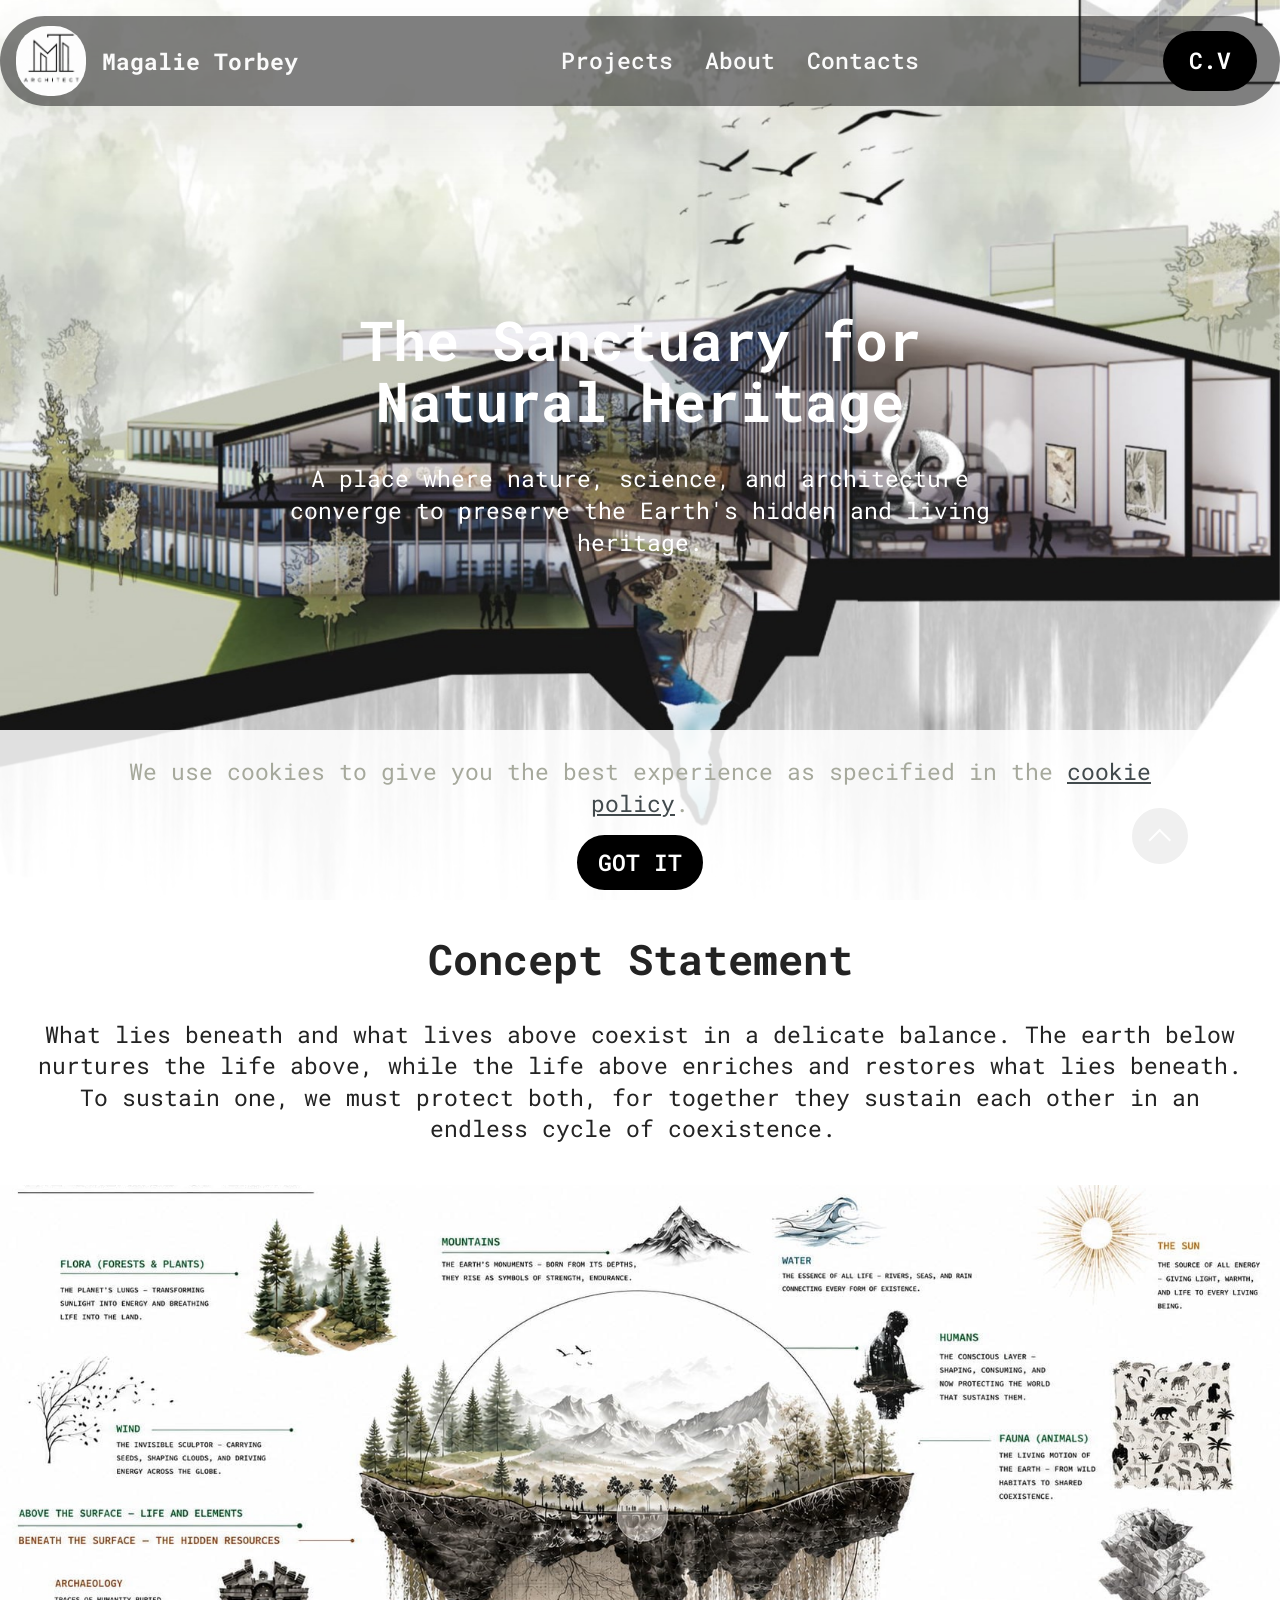
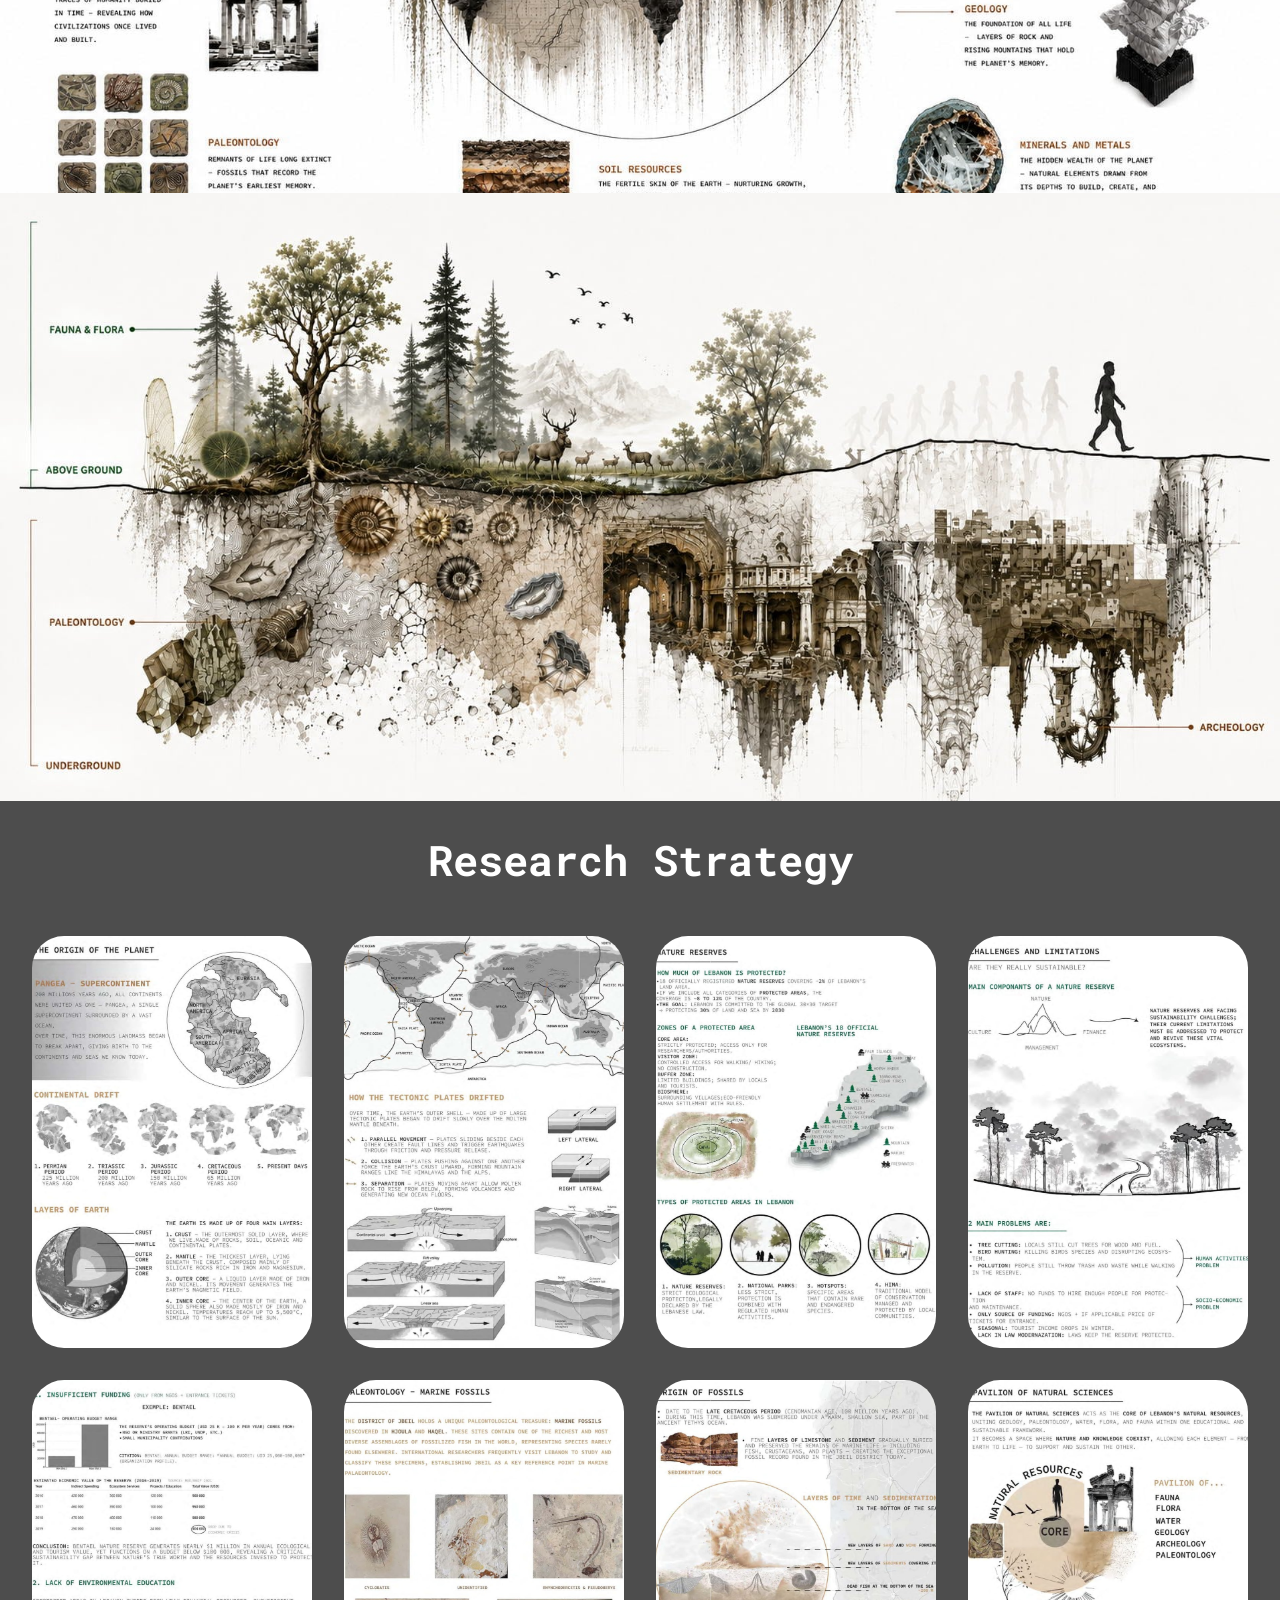
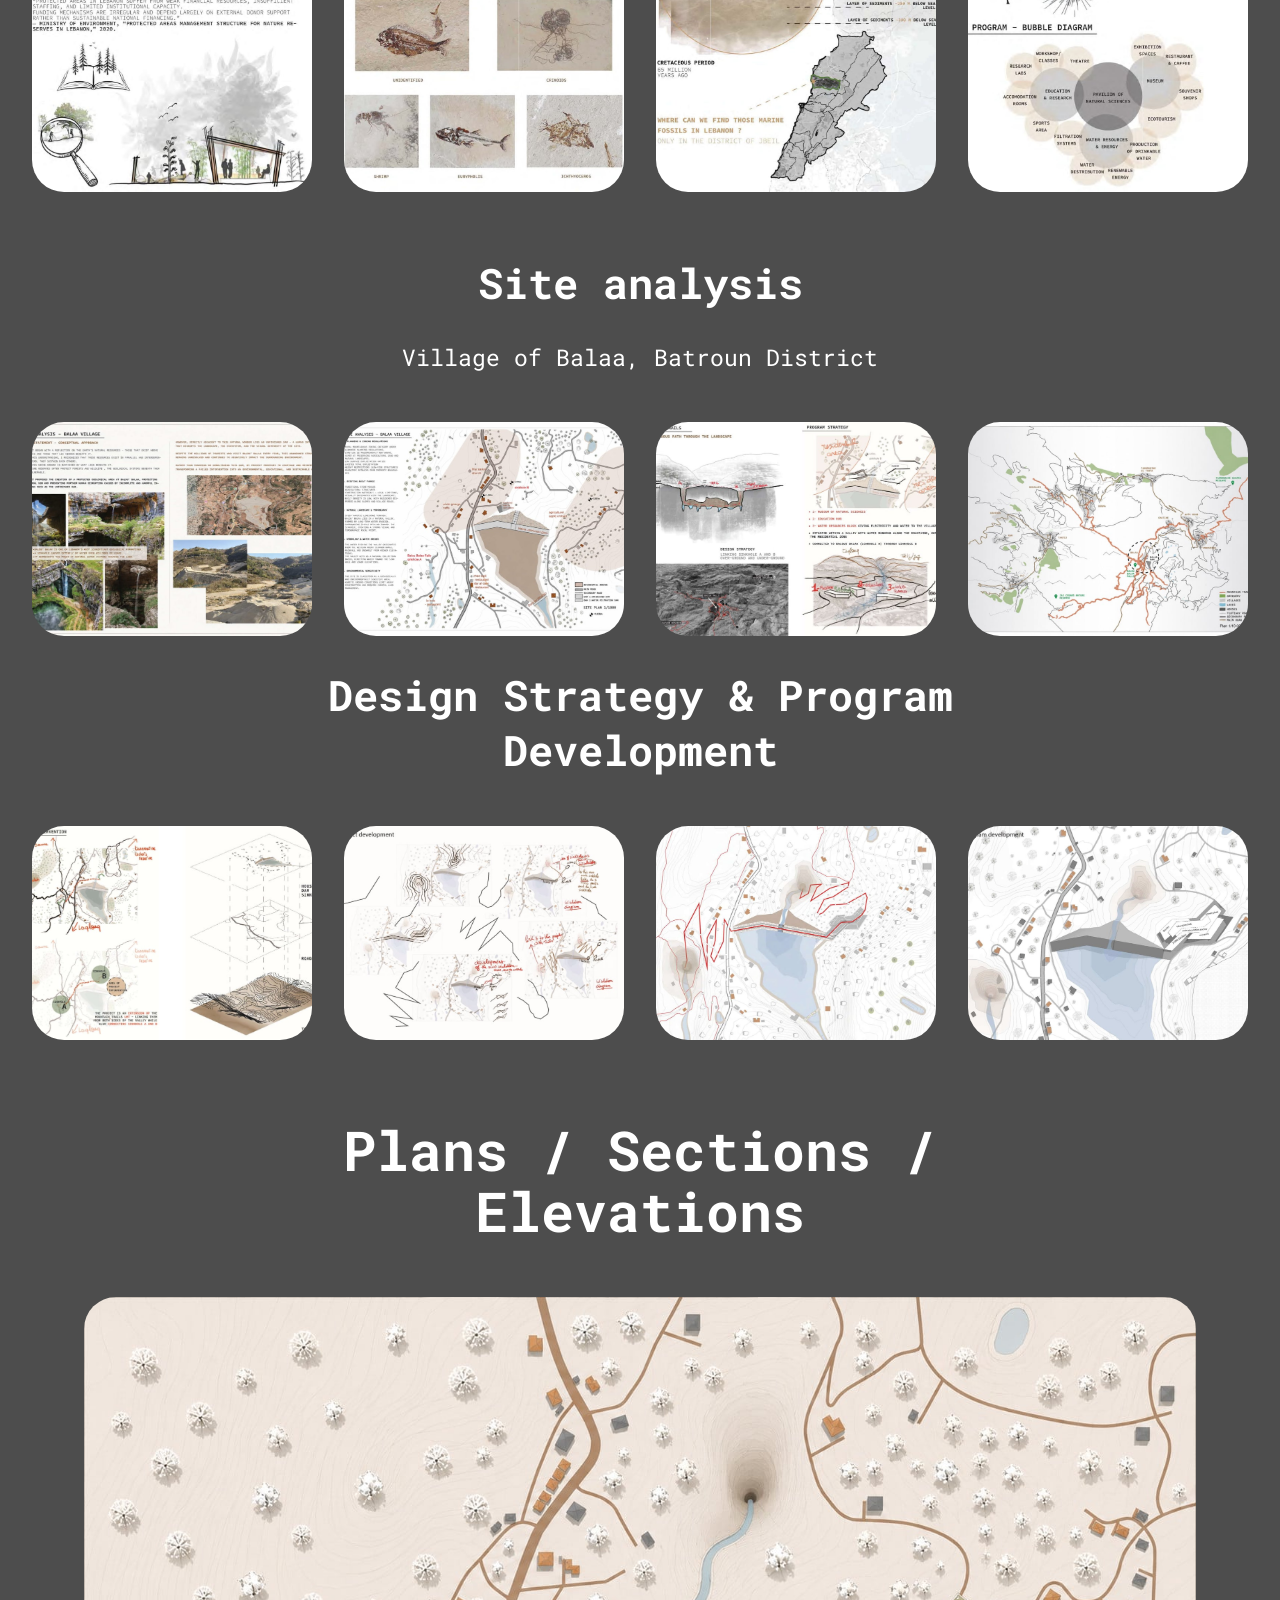
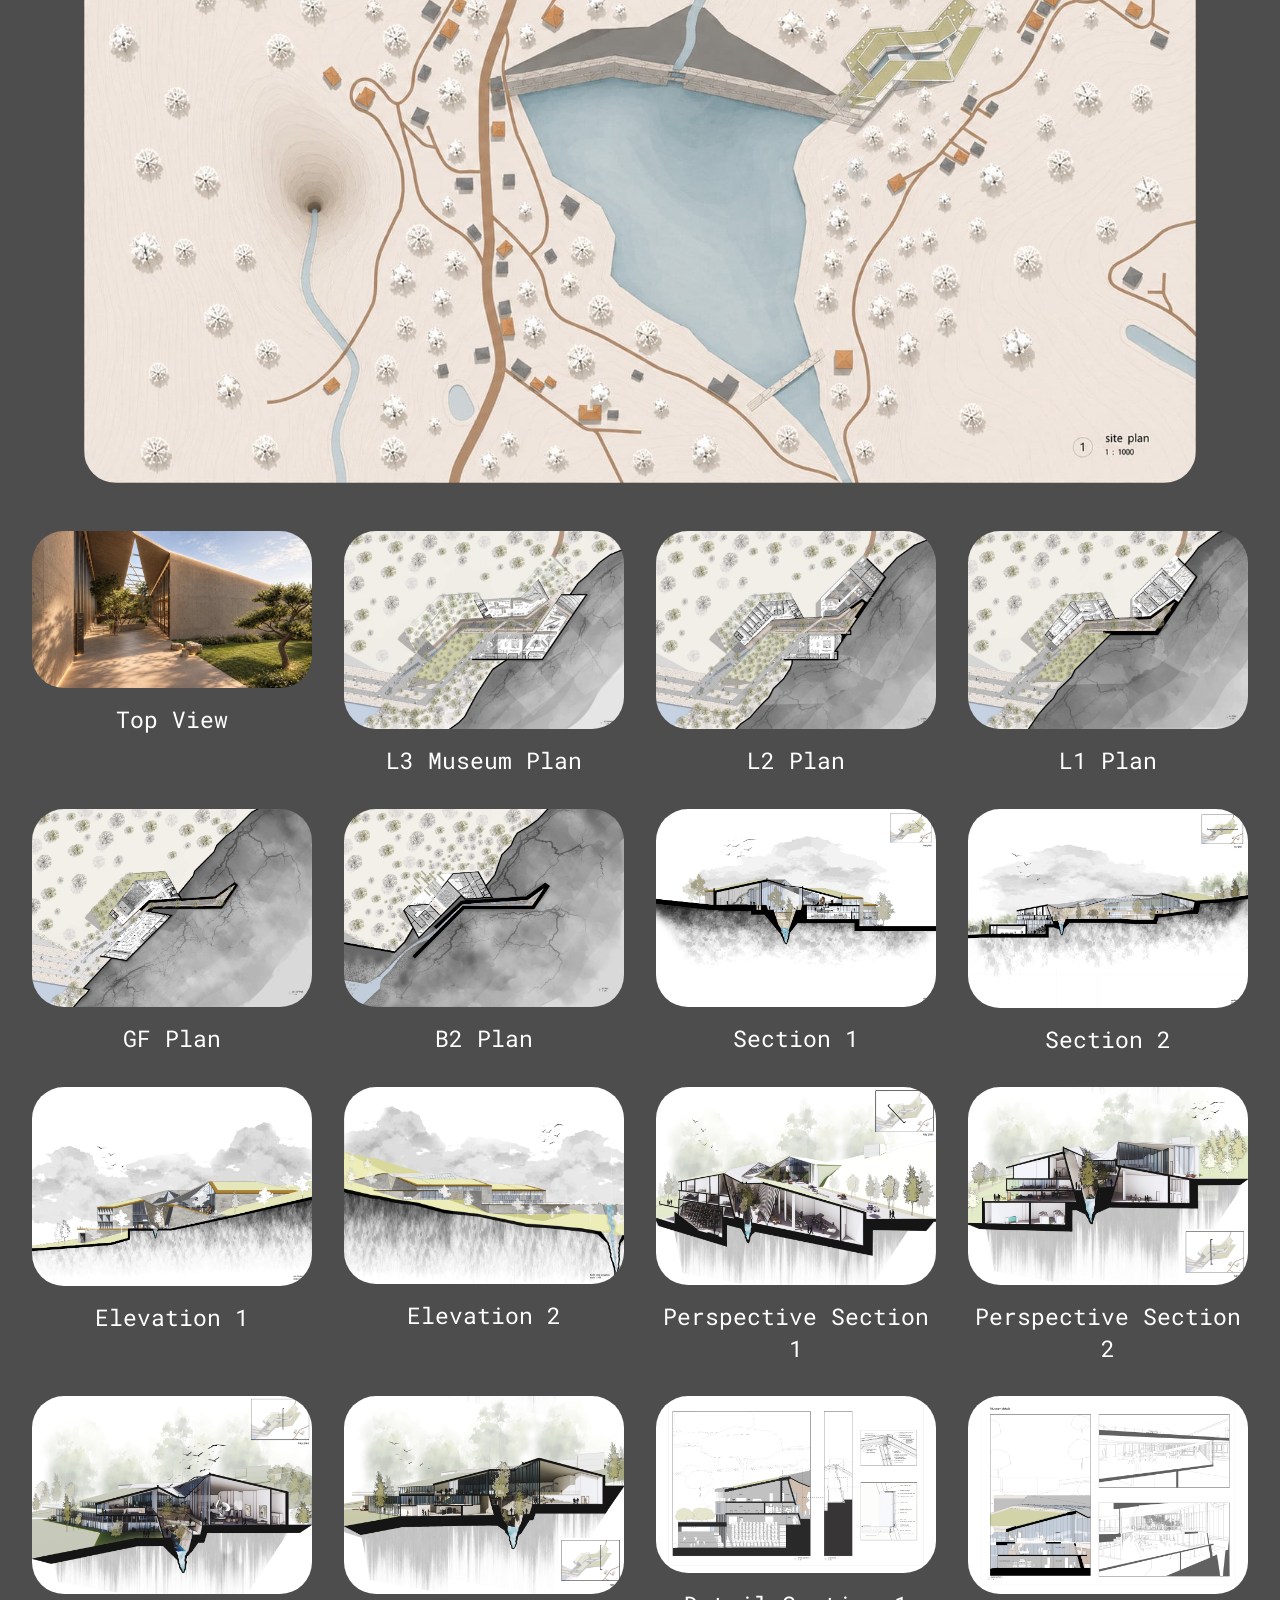
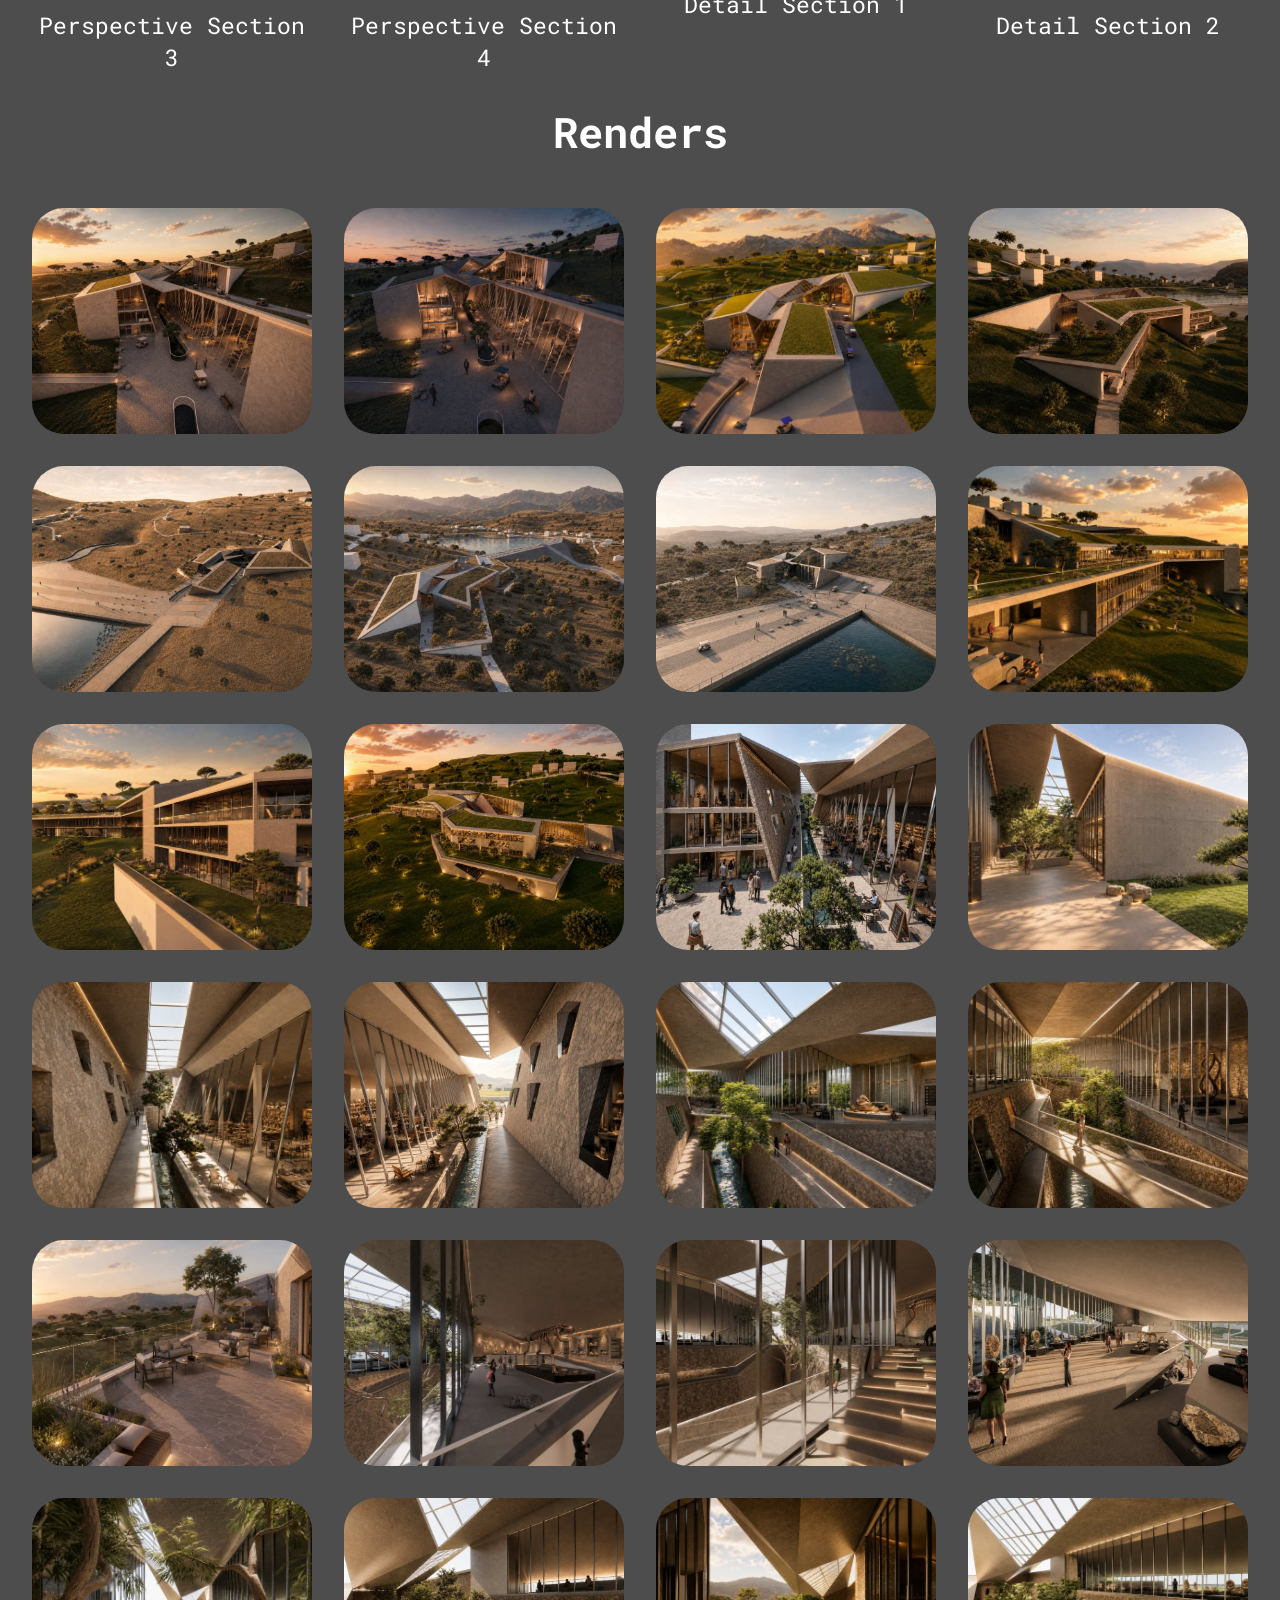
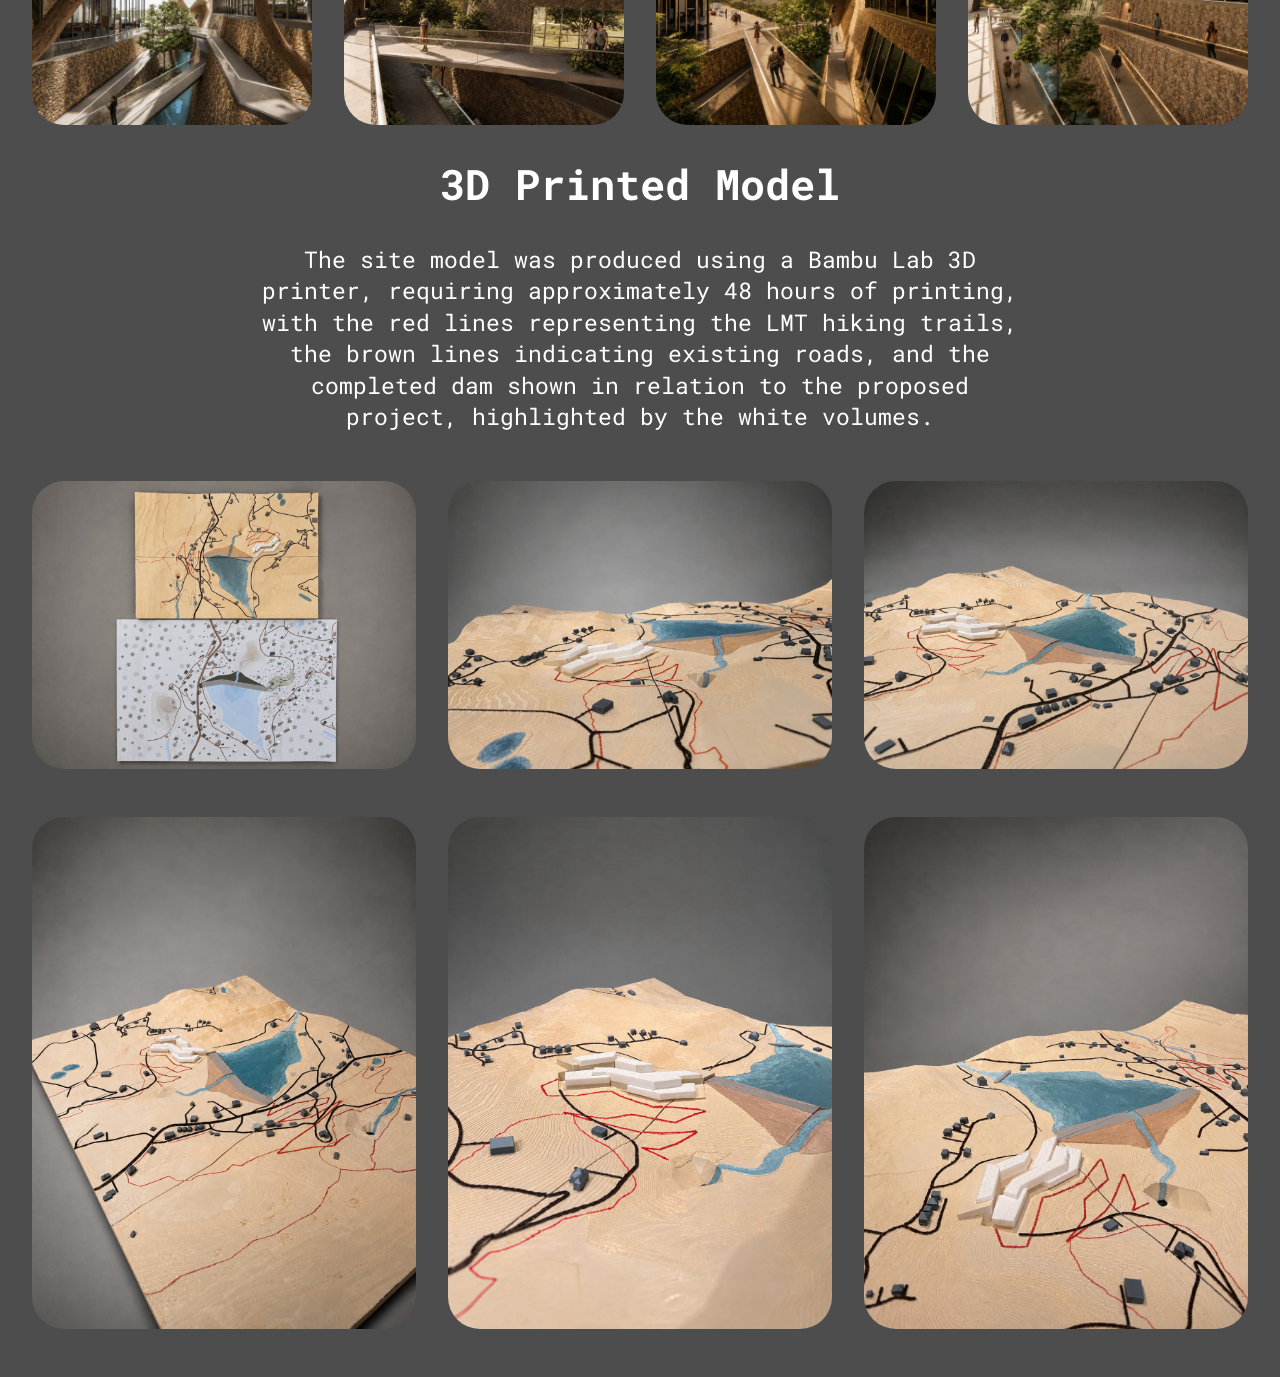
==== commit 84975f39: "create github pages" ====
--- a/page1.html
+++ b/page1.html
@@ -20,7 +20,7 @@
   <link rel="stylesheet" href="assets/theme/css/style.css">
   <link rel="preload" href="https://fonts.googleapis.com/css?family=Roboto+Mono:100,200,300,400,500,600,700,100i,200i,300i,400i,500i,600i,700i&display=swap" as="style" onload="this.onload=null;this.rel='stylesheet'">
   <noscript><link rel="stylesheet" href="https://fonts.googleapis.com/css?family=Roboto+Mono:100,200,300,400,500,600,700,100i,200i,300i,400i,500i,600i,700i&display=swap"></noscript>
-  <link rel="preload" as="style" href="assets/mobirise/css/mbr-additional.css?v=6it9gh"><link rel="stylesheet" href="assets/mobirise/css/mbr-additional.css?v=6it9gh" type="text/css">
+  <link rel="preload" as="style" href="assets/mobirise/css/mbr-additional.css?v=i2GDPk"><link rel="stylesheet" href="assets/mobirise/css/mbr-additional.css?v=i2GDPk" type="text/css">
 
   
   
@@ -144,84 +144,84 @@
         
         <div class="row mbr-gallery">
             <div class="col-12 col-md-6 col-lg-3 item gallery-image">
-                <div class="item-wrapper mb-3" data-toggle="modal" data-bs-toggle="modal" data-target="#vvtFxwaYC2-modal" data-bs-target="#vvtFxwaYC2-modal">
-                    <img class="w-100" src="assets/images/w12-872x1233.webp" alt="Mobirise Website Builder" data-slide-to="0" data-bs-slide-to="0" data-target="#lb-vvtFxwaYC2" data-bs-target="#lb-vvtFxwaYC2">
-                    <div class="icon-wrapper">
-                        <span class="mobi-mbri mobi-mbri-search mbr-iconfont mbr-iconfont-btn"></span>
-                    </div>
-                </div>
-                
-            </div>
-            <div class="col-12 col-md-6 col-lg-3 item gallery-image">
-                <div class="item-wrapper mb-3" data-toggle="modal" data-bs-toggle="modal" data-target="#vvtFxwaYC2-modal" data-bs-target="#vvtFxwaYC2-modal">
-                    <img class="w-100" src="assets/images/w13-872x1233.webp" alt="Mobirise Website Builder" data-slide-to="1" data-bs-slide-to="1" data-target="#lb-vvtFxwaYC2" data-bs-target="#lb-vvtFxwaYC2">
-                    <div class="icon-wrapper">
-                        <span class="mobi-mbri mobi-mbri-search mbr-iconfont mbr-iconfont-btn"></span>
-                    </div>
-                </div>
-                
-            </div>
-            <div class="col-12 col-md-6 col-lg-3 item gallery-image">
-                <div class="item-wrapper mb-3" data-toggle="modal" data-bs-toggle="modal" data-target="#vvtFxwaYC2-modal" data-bs-target="#vvtFxwaYC2-modal">
-                    <img class="w-100" src="assets/images/w14-872x1233.webp" alt="Mobirise Website Builder" data-slide-to="2" data-bs-slide-to="2" data-target="#lb-vvtFxwaYC2" data-bs-target="#lb-vvtFxwaYC2">
-                    <div class="icon-wrapper">
-                        <span class="mobi-mbri mobi-mbri-search mbr-iconfont mbr-iconfont-btn"></span>
-                    </div>
-                </div>
-                
-            </div>
-            <div class="col-12 col-md-6 col-lg-3 item gallery-image">
-                <div class="item-wrapper mb-3" data-toggle="modal" data-bs-toggle="modal" data-target="#vvtFxwaYC2-modal" data-bs-target="#vvtFxwaYC2-modal">
-                    <img class="w-100" src="assets/images/w15-872x1233.webp" alt="Mobirise Website Builder" data-slide-to="3" data-bs-slide-to="3" data-target="#lb-vvtFxwaYC2" data-bs-target="#lb-vvtFxwaYC2">
-                    <div class="icon-wrapper">
-                        <span class="mobi-mbri mobi-mbri-search mbr-iconfont mbr-iconfont-btn"></span>
-                    </div>
-                </div>
-                
-            </div>
-            <div class="col-12 col-md-6 col-lg-3 item gallery-image">
-                <div class="item-wrapper mb-3" data-toggle="modal" data-bs-toggle="modal" data-target="#vvtFxwaYC2-modal" data-bs-target="#vvtFxwaYC2-modal">
-                    <img class="w-100" src="assets/images/w16-872x1233.webp" alt="Mobirise Website Builder" data-slide-to="4" data-bs-slide-to="4" data-target="#lb-vvtFxwaYC2" data-bs-target="#lb-vvtFxwaYC2">
-                    <div class="icon-wrapper">
-                        <span class="mobi-mbri mobi-mbri-search mbr-iconfont mbr-iconfont-btn"></span>
-                    </div>
-                </div>
-                
-            </div>
-            <div class="col-12 col-md-6 col-lg-3 item gallery-image">
-                <div class="item-wrapper mb-3" data-toggle="modal" data-bs-toggle="modal" data-target="#vvtFxwaYC2-modal" data-bs-target="#vvtFxwaYC2-modal">
-                    <img class="w-100" src="assets/images/w17-872x1233.webp" alt="Mobirise Website Builder" data-slide-to="5" data-bs-slide-to="5" data-target="#lb-vvtFxwaYC2" data-bs-target="#lb-vvtFxwaYC2">
-                    <div class="icon-wrapper">
-                        <span class="mobi-mbri mobi-mbri-search mbr-iconfont mbr-iconfont-btn"></span>
-                    </div>
-                </div>
-                
-            </div>
-            <div class="col-12 col-md-6 col-lg-3 item gallery-image">
-                <div class="item-wrapper mb-3" data-toggle="modal" data-bs-toggle="modal" data-target="#vvtFxwaYC2-modal" data-bs-target="#vvtFxwaYC2-modal">
-                    <img class="w-100" src="assets/images/w18-compressed-872x1233.webp" alt="Mobirise Website Builder" data-slide-to="6" data-bs-slide-to="6" data-target="#lb-vvtFxwaYC2" data-bs-target="#lb-vvtFxwaYC2">
-                    <div class="icon-wrapper">
-                        <span class="mobi-mbri mobi-mbri-search mbr-iconfont mbr-iconfont-btn"></span>
-                    </div>
-                </div>
-                
-            </div>
-            <div class="col-12 col-md-6 col-lg-3 item gallery-image">
-                <div class="item-wrapper mb-3" data-toggle="modal" data-bs-toggle="modal" data-target="#vvtFxwaYC2-modal" data-bs-target="#vvtFxwaYC2-modal">
-                    <img class="w-100" src="assets/images/w19-872x1233.webp" alt="Mobirise Website Builder" data-slide-to="7" data-bs-slide-to="7" data-target="#lb-vvtFxwaYC2" data-bs-target="#lb-vvtFxwaYC2">
-                    <div class="icon-wrapper">
-                        <span class="mobi-mbri mobi-mbri-search mbr-iconfont mbr-iconfont-btn"></span>
-                    </div>
-                </div>
-                
-            </div>
-        </div>
-
-        <div class="modal mbr-slider" tabindex="-1" role="dialog" aria-hidden="true" id="vvtFxwaYC2-modal">
+                <div class="item-wrapper mb-3" data-toggle="modal" data-bs-toggle="modal" data-target="#vvtHKnS5WJ-modal" data-bs-target="#vvtHKnS5WJ-modal">
+                    <img class="w-100" src="assets/images/w12-872x1233.webp" alt="Mobirise Website Builder" data-slide-to="0" data-bs-slide-to="0" data-target="#lb-vvtHKnS5WJ" data-bs-target="#lb-vvtHKnS5WJ">
+                    <div class="icon-wrapper">
+                        <span class="mobi-mbri mobi-mbri-search mbr-iconfont mbr-iconfont-btn"></span>
+                    </div>
+                </div>
+                
+            </div>
+            <div class="col-12 col-md-6 col-lg-3 item gallery-image">
+                <div class="item-wrapper mb-3" data-toggle="modal" data-bs-toggle="modal" data-target="#vvtHKnS5WJ-modal" data-bs-target="#vvtHKnS5WJ-modal">
+                    <img class="w-100" src="assets/images/w13-872x1233.webp" alt="Mobirise Website Builder" data-slide-to="1" data-bs-slide-to="1" data-target="#lb-vvtHKnS5WJ" data-bs-target="#lb-vvtHKnS5WJ">
+                    <div class="icon-wrapper">
+                        <span class="mobi-mbri mobi-mbri-search mbr-iconfont mbr-iconfont-btn"></span>
+                    </div>
+                </div>
+                
+            </div>
+            <div class="col-12 col-md-6 col-lg-3 item gallery-image">
+                <div class="item-wrapper mb-3" data-toggle="modal" data-bs-toggle="modal" data-target="#vvtHKnS5WJ-modal" data-bs-target="#vvtHKnS5WJ-modal">
+                    <img class="w-100" src="assets/images/w14-872x1233.webp" alt="Mobirise Website Builder" data-slide-to="2" data-bs-slide-to="2" data-target="#lb-vvtHKnS5WJ" data-bs-target="#lb-vvtHKnS5WJ">
+                    <div class="icon-wrapper">
+                        <span class="mobi-mbri mobi-mbri-search mbr-iconfont mbr-iconfont-btn"></span>
+                    </div>
+                </div>
+                
+            </div>
+            <div class="col-12 col-md-6 col-lg-3 item gallery-image">
+                <div class="item-wrapper mb-3" data-toggle="modal" data-bs-toggle="modal" data-target="#vvtHKnS5WJ-modal" data-bs-target="#vvtHKnS5WJ-modal">
+                    <img class="w-100" src="assets/images/w15-872x1233.webp" alt="Mobirise Website Builder" data-slide-to="3" data-bs-slide-to="3" data-target="#lb-vvtHKnS5WJ" data-bs-target="#lb-vvtHKnS5WJ">
+                    <div class="icon-wrapper">
+                        <span class="mobi-mbri mobi-mbri-search mbr-iconfont mbr-iconfont-btn"></span>
+                    </div>
+                </div>
+                
+            </div>
+            <div class="col-12 col-md-6 col-lg-3 item gallery-image">
+                <div class="item-wrapper mb-3" data-toggle="modal" data-bs-toggle="modal" data-target="#vvtHKnS5WJ-modal" data-bs-target="#vvtHKnS5WJ-modal">
+                    <img class="w-100" src="assets/images/w16-872x1233.webp" alt="Mobirise Website Builder" data-slide-to="4" data-bs-slide-to="4" data-target="#lb-vvtHKnS5WJ" data-bs-target="#lb-vvtHKnS5WJ">
+                    <div class="icon-wrapper">
+                        <span class="mobi-mbri mobi-mbri-search mbr-iconfont mbr-iconfont-btn"></span>
+                    </div>
+                </div>
+                
+            </div>
+            <div class="col-12 col-md-6 col-lg-3 item gallery-image">
+                <div class="item-wrapper mb-3" data-toggle="modal" data-bs-toggle="modal" data-target="#vvtHKnS5WJ-modal" data-bs-target="#vvtHKnS5WJ-modal">
+                    <img class="w-100" src="assets/images/w17-872x1233.webp" alt="Mobirise Website Builder" data-slide-to="5" data-bs-slide-to="5" data-target="#lb-vvtHKnS5WJ" data-bs-target="#lb-vvtHKnS5WJ">
+                    <div class="icon-wrapper">
+                        <span class="mobi-mbri mobi-mbri-search mbr-iconfont mbr-iconfont-btn"></span>
+                    </div>
+                </div>
+                
+            </div>
+            <div class="col-12 col-md-6 col-lg-3 item gallery-image">
+                <div class="item-wrapper mb-3" data-toggle="modal" data-bs-toggle="modal" data-target="#vvtHKnS5WJ-modal" data-bs-target="#vvtHKnS5WJ-modal">
+                    <img class="w-100" src="assets/images/w18-compressed-872x1233.webp" alt="Mobirise Website Builder" data-slide-to="6" data-bs-slide-to="6" data-target="#lb-vvtHKnS5WJ" data-bs-target="#lb-vvtHKnS5WJ">
+                    <div class="icon-wrapper">
+                        <span class="mobi-mbri mobi-mbri-search mbr-iconfont mbr-iconfont-btn"></span>
+                    </div>
+                </div>
+                
+            </div>
+            <div class="col-12 col-md-6 col-lg-3 item gallery-image">
+                <div class="item-wrapper mb-3" data-toggle="modal" data-bs-toggle="modal" data-target="#vvtHKnS5WJ-modal" data-bs-target="#vvtHKnS5WJ-modal">
+                    <img class="w-100" src="assets/images/w19-872x1233.webp" alt="Mobirise Website Builder" data-slide-to="7" data-bs-slide-to="7" data-target="#lb-vvtHKnS5WJ" data-bs-target="#lb-vvtHKnS5WJ">
+                    <div class="icon-wrapper">
+                        <span class="mobi-mbri mobi-mbri-search mbr-iconfont mbr-iconfont-btn"></span>
+                    </div>
+                </div>
+                
+            </div>
+        </div>
+
+        <div class="modal mbr-slider" tabindex="-1" role="dialog" aria-hidden="true" id="vvtHKnS5WJ-modal">
             <div class="modal-dialog" role="document">
                 <div class="modal-content">
                     <div class="modal-body">
-                        <div class="carousel slide" data-pause="false" data-bs-pause="false" id="lb-vvtFxwaYC2" data-interval="5000" data-bs-interval="5000">
+                        <div class="carousel slide" data-pause="false" data-bs-pause="false" id="lb-vvtHKnS5WJ" data-interval="5000" data-bs-interval="5000">
                             <div class="carousel-inner">
                                 <div class="carousel-item active">
                                     <img class="d-block w-100" src="assets/images/w12-872x1233.webp" alt="Mobirise Website Builder">
@@ -249,22 +249,22 @@
                                 </div>
                             </div>
                             <ol class="carousel-indicators">
-                                <li data-slide-to="0" data-bs-slide-to="0" class="active" data-target="#lb-vvtFxwaYC2" data-bs-target="#lb-vvtFxwaYC2"></li>
-                                <li data-slide-to="1" data-bs-slide-to="1" data-target="#lb-vvtFxwaYC2" data-bs-target="#lb-vvtFxwaYC2"></li>
-                                <li data-slide-to="2" data-bs-slide-to="2" data-target="#lb-vvtFxwaYC2" data-bs-target="#lb-vvtFxwaYC2"></li>
-                                <li data-slide-to="3" data-bs-slide-to="3" data-target="#lb-vvtFxwaYC2" data-bs-target="#lb-vvtFxwaYC2"></li>
-                                <li data-slide-to="4" data-bs-slide-to="4" data-target="#lb-vvtFxwaYC2" data-bs-target="#lb-vvtFxwaYC2"></li>
-                                <li data-slide-to="5" data-bs-slide-to="5" data-target="#lb-vvtFxwaYC2" data-bs-target="#lb-vvtFxwaYC2"></li>
-                                <li data-slide-to="6" data-bs-slide-to="6" data-target="#lb-vvtFxwaYC2" data-bs-target="#lb-vvtFxwaYC2"></li>
-                                <li data-slide-to="7" data-bs-slide-to="7" data-target="#lb-vvtFxwaYC2" data-bs-target="#lb-vvtFxwaYC2"></li>
+                                <li data-slide-to="0" data-bs-slide-to="0" class="active" data-target="#lb-vvtHKnS5WJ" data-bs-target="#lb-vvtHKnS5WJ"></li>
+                                <li data-slide-to="1" data-bs-slide-to="1" data-target="#lb-vvtHKnS5WJ" data-bs-target="#lb-vvtHKnS5WJ"></li>
+                                <li data-slide-to="2" data-bs-slide-to="2" data-target="#lb-vvtHKnS5WJ" data-bs-target="#lb-vvtHKnS5WJ"></li>
+                                <li data-slide-to="3" data-bs-slide-to="3" data-target="#lb-vvtHKnS5WJ" data-bs-target="#lb-vvtHKnS5WJ"></li>
+                                <li data-slide-to="4" data-bs-slide-to="4" data-target="#lb-vvtHKnS5WJ" data-bs-target="#lb-vvtHKnS5WJ"></li>
+                                <li data-slide-to="5" data-bs-slide-to="5" data-target="#lb-vvtHKnS5WJ" data-bs-target="#lb-vvtHKnS5WJ"></li>
+                                <li data-slide-to="6" data-bs-slide-to="6" data-target="#lb-vvtHKnS5WJ" data-bs-target="#lb-vvtHKnS5WJ"></li>
+                                <li data-slide-to="7" data-bs-slide-to="7" data-target="#lb-vvtHKnS5WJ" data-bs-target="#lb-vvtHKnS5WJ"></li>
                             </ol>
                             <a role="button" href="" class="close" data-dismiss="modal" data-bs-dismiss="modal" aria-label="Close">
                             </a>
-                            <a class="carousel-control-prev carousel-control" role="button" data-slide="prev" data-bs-slide="prev" href="#lb-vvtFxwaYC2">
+                            <a class="carousel-control-prev carousel-control" role="button" data-slide="prev" data-bs-slide="prev" href="#lb-vvtHKnS5WJ">
                                 <span class="mobi-mbri mobi-mbri-arrow-prev" aria-hidden="true"></span>
                                 <span class="sr-only visually-hidden">Previous</span>
                             </a>
-                            <a class="carousel-control-next carousel-control" role="button" data-slide="next" data-bs-slide="next" href="#lb-vvtFxwaYC2">
+                            <a class="carousel-control-next carousel-control" role="button" data-slide="next" data-bs-slide="next" href="#lb-vvtHKnS5WJ">
                                 <span class="mobi-mbri mobi-mbri-arrow-next" aria-hidden="true"></span>
                                 <span class="sr-only visually-hidden">Next</span>
                             </a>
@@ -292,35 +292,35 @@
         
         <div class="row mbr-gallery">
             <div class="col-12 col-md-6 col-lg-3 item gallery-image">
-                <div class="item-wrapper mb-3" data-toggle="modal" data-bs-toggle="modal" data-target="#vvtFxx6jH8-modal" data-bs-target="#vvtFxx6jH8-modal">
-                    <img class="w-100" src="assets/images/w61-872x581.webp" alt="Mobirise Website Builder" data-slide-to="0" data-bs-slide-to="0" data-target="#lb-vvtFxx6jH8" data-bs-target="#lb-vvtFxx6jH8">
-                    <div class="icon-wrapper">
-                        <span class="mobi-mbri mobi-mbri-search mbr-iconfont mbr-iconfont-btn"></span>
-                    </div>
-                </div>
-                
-            </div>
-            <div class="col-12 col-md-6 col-lg-3 item gallery-image">
-                <div class="item-wrapper mb-3" data-toggle="modal" data-bs-toggle="modal" data-target="#vvtFxx6jH8-modal" data-bs-target="#vvtFxx6jH8-modal">
-                    <img class="w-100" src="assets/images/w60-872x617.webp" alt="Mobirise Website Builder" data-slide-to="1" data-bs-slide-to="1" data-target="#lb-vvtFxx6jH8" data-bs-target="#lb-vvtFxx6jH8">
-                    <div class="icon-wrapper">
-                        <span class="mobi-mbri mobi-mbri-search mbr-iconfont mbr-iconfont-btn"></span>
-                    </div>
-                </div>
-                
-            </div>
-            <div class="col-12 col-md-6 col-lg-3 item gallery-image">
-                <div class="item-wrapper mb-3" data-toggle="modal" data-bs-toggle="modal" data-target="#vvtFxx6jH8-modal" data-bs-target="#vvtFxx6jH8-modal">
-                    <img class="w-100" src="assets/images/w63-872x587.webp" alt="Mobirise Website Builder" data-slide-to="2" data-bs-slide-to="2" data-target="#lb-vvtFxx6jH8" data-bs-target="#lb-vvtFxx6jH8">
-                    <div class="icon-wrapper">
-                        <span class="mobi-mbri mobi-mbri-search mbr-iconfont mbr-iconfont-btn"></span>
-                    </div>
-                </div>
-                
-            </div>
-            <div class="col-12 col-md-6 col-lg-3 item gallery-image">
-                <div class="item-wrapper mb-3" data-toggle="modal" data-bs-toggle="modal" data-target="#vvtFxx6jH8-modal" data-bs-target="#vvtFxx6jH8-modal">
-                    <img class="w-100" src="assets/images/w62-872x616.webp" alt="Mobirise Website Builder" data-slide-to="3" data-bs-slide-to="3" data-target="#lb-vvtFxx6jH8" data-bs-target="#lb-vvtFxx6jH8">
+                <div class="item-wrapper mb-3" data-toggle="modal" data-bs-toggle="modal" data-target="#vvtHKouJFR-modal" data-bs-target="#vvtHKouJFR-modal">
+                    <img class="w-100" src="assets/images/w61-872x581.webp" alt="Mobirise Website Builder" data-slide-to="0" data-bs-slide-to="0" data-target="#lb-vvtHKouJFR" data-bs-target="#lb-vvtHKouJFR">
+                    <div class="icon-wrapper">
+                        <span class="mobi-mbri mobi-mbri-search mbr-iconfont mbr-iconfont-btn"></span>
+                    </div>
+                </div>
+                
+            </div>
+            <div class="col-12 col-md-6 col-lg-3 item gallery-image">
+                <div class="item-wrapper mb-3" data-toggle="modal" data-bs-toggle="modal" data-target="#vvtHKouJFR-modal" data-bs-target="#vvtHKouJFR-modal">
+                    <img class="w-100" src="assets/images/w60-872x617.webp" alt="Mobirise Website Builder" data-slide-to="1" data-bs-slide-to="1" data-target="#lb-vvtHKouJFR" data-bs-target="#lb-vvtHKouJFR">
+                    <div class="icon-wrapper">
+                        <span class="mobi-mbri mobi-mbri-search mbr-iconfont mbr-iconfont-btn"></span>
+                    </div>
+                </div>
+                
+            </div>
+            <div class="col-12 col-md-6 col-lg-3 item gallery-image">
+                <div class="item-wrapper mb-3" data-toggle="modal" data-bs-toggle="modal" data-target="#vvtHKouJFR-modal" data-bs-target="#vvtHKouJFR-modal">
+                    <img class="w-100" src="assets/images/w63-872x587.webp" alt="Mobirise Website Builder" data-slide-to="2" data-bs-slide-to="2" data-target="#lb-vvtHKouJFR" data-bs-target="#lb-vvtHKouJFR">
+                    <div class="icon-wrapper">
+                        <span class="mobi-mbri mobi-mbri-search mbr-iconfont mbr-iconfont-btn"></span>
+                    </div>
+                </div>
+                
+            </div>
+            <div class="col-12 col-md-6 col-lg-3 item gallery-image">
+                <div class="item-wrapper mb-3" data-toggle="modal" data-bs-toggle="modal" data-target="#vvtHKouJFR-modal" data-bs-target="#vvtHKouJFR-modal">
+                    <img class="w-100" src="assets/images/w62-872x616.webp" alt="Mobirise Website Builder" data-slide-to="3" data-bs-slide-to="3" data-target="#lb-vvtHKouJFR" data-bs-target="#lb-vvtHKouJFR">
                     <div class="icon-wrapper">
                         <span class="mobi-mbri mobi-mbri-search mbr-iconfont mbr-iconfont-btn"></span>
                     </div>
@@ -333,11 +333,11 @@
             
         </div>
 
-        <div class="modal mbr-slider" tabindex="-1" role="dialog" aria-hidden="true" id="vvtFxx6jH8-modal">
+        <div class="modal mbr-slider" tabindex="-1" role="dialog" aria-hidden="true" id="vvtHKouJFR-modal">
             <div class="modal-dialog" role="document">
                 <div class="modal-content">
                     <div class="modal-body">
-                        <div class="carousel slide" data-pause="false" data-bs-pause="false" id="lb-vvtFxx6jH8" data-interval="5000" data-bs-interval="5000">
+                        <div class="carousel slide" data-pause="false" data-bs-pause="false" id="lb-vvtHKouJFR" data-interval="5000" data-bs-interval="5000">
                             <div class="carousel-inner">
                                 <div class="carousel-item active">
                                     <img class="d-block w-100" src="assets/images/w61-872x581.webp" alt="Mobirise Website Builder">
@@ -357,10 +357,10 @@
                                 
                             </div>
                             <ol class="carousel-indicators">
-                                <li data-slide-to="0" data-bs-slide-to="0" class="active" data-target="#lb-vvtFxx6jH8" data-bs-target="#lb-vvtFxx6jH8"></li>
-                                <li data-slide-to="1" data-bs-slide-to="1" data-target="#lb-vvtFxx6jH8" data-bs-target="#lb-vvtFxx6jH8"></li>
-                                <li data-slide-to="2" data-bs-slide-to="2" data-target="#lb-vvtFxx6jH8" data-bs-target="#lb-vvtFxx6jH8"></li>
-                                <li data-slide-to="3" data-bs-slide-to="3" data-target="#lb-vvtFxx6jH8" data-bs-target="#lb-vvtFxx6jH8"></li>
+                                <li data-slide-to="0" data-bs-slide-to="0" class="active" data-target="#lb-vvtHKouJFR" data-bs-target="#lb-vvtHKouJFR"></li>
+                                <li data-slide-to="1" data-bs-slide-to="1" data-target="#lb-vvtHKouJFR" data-bs-target="#lb-vvtHKouJFR"></li>
+                                <li data-slide-to="2" data-bs-slide-to="2" data-target="#lb-vvtHKouJFR" data-bs-target="#lb-vvtHKouJFR"></li>
+                                <li data-slide-to="3" data-bs-slide-to="3" data-target="#lb-vvtHKouJFR" data-bs-target="#lb-vvtHKouJFR"></li>
                                 
                                 
                                 
@@ -368,11 +368,11 @@
                             </ol>
                             <a role="button" href="" class="close" data-dismiss="modal" data-bs-dismiss="modal" aria-label="Close">
                             </a>
-                            <a class="carousel-control-prev carousel-control" role="button" data-slide="prev" data-bs-slide="prev" href="#lb-vvtFxx6jH8">
+                            <a class="carousel-control-prev carousel-control" role="button" data-slide="prev" data-bs-slide="prev" href="#lb-vvtHKouJFR">
                                 <span class="mobi-mbri mobi-mbri-arrow-prev" aria-hidden="true"></span>
                                 <span class="sr-only visually-hidden">Previous</span>
                             </a>
-                            <a class="carousel-control-next carousel-control" role="button" data-slide="next" data-bs-slide="next" href="#lb-vvtFxx6jH8">
+                            <a class="carousel-control-next carousel-control" role="button" data-slide="next" data-bs-slide="next" href="#lb-vvtHKouJFR">
                                 <span class="mobi-mbri mobi-mbri-arrow-next" aria-hidden="true"></span>
                                 <span class="sr-only visually-hidden">Next</span>
                             </a>
@@ -400,35 +400,35 @@
         
         <div class="row mbr-gallery">
             <div class="col-12 col-md-6 col-lg-3 item gallery-image">
-                <div class="item-wrapper mb-3" data-toggle="modal" data-bs-toggle="modal" data-target="#vvtFxxPh53-modal" data-bs-target="#vvtFxxPh53-modal">
-                    <img class="w-100" src="assets/images/w20-872x575.webp" alt="Mobirise Website Builder" data-slide-to="0" data-bs-slide-to="0" data-target="#lb-vvtFxxPh53" data-bs-target="#lb-vvtFxxPh53">
-                    <div class="icon-wrapper">
-                        <span class="mobi-mbri mobi-mbri-search mbr-iconfont mbr-iconfont-btn"></span>
-                    </div>
-                </div>
-                
-            </div>
-            <div class="col-12 col-md-6 col-lg-3 item gallery-image">
-                <div class="item-wrapper mb-3" data-toggle="modal" data-bs-toggle="modal" data-target="#vvtFxxPh53-modal" data-bs-target="#vvtFxxPh53-modal">
-                    <img class="w-100" src="assets/images/w22-872x613.webp" alt="Mobirise Website Builder" data-slide-to="1" data-bs-slide-to="1" data-target="#lb-vvtFxxPh53" data-bs-target="#lb-vvtFxxPh53">
-                    <div class="icon-wrapper">
-                        <span class="mobi-mbri mobi-mbri-search mbr-iconfont mbr-iconfont-btn"></span>
-                    </div>
-                </div>
-                
-            </div>
-            <div class="col-12 col-md-6 col-lg-3 item gallery-image">
-                <div class="item-wrapper mb-3" data-toggle="modal" data-bs-toggle="modal" data-target="#vvtFxxPh53-modal" data-bs-target="#vvtFxxPh53-modal">
-                    <img class="w-100" src="assets/images/w23-872x617.webp" alt="Mobirise Website Builder" data-slide-to="2" data-bs-slide-to="2" data-target="#lb-vvtFxxPh53" data-bs-target="#lb-vvtFxxPh53">
-                    <div class="icon-wrapper">
-                        <span class="mobi-mbri mobi-mbri-search mbr-iconfont mbr-iconfont-btn"></span>
-                    </div>
-                </div>
-                
-            </div>
-            <div class="col-12 col-md-6 col-lg-3 item gallery-image">
-                <div class="item-wrapper mb-3" data-toggle="modal" data-bs-toggle="modal" data-target="#vvtFxxPh53-modal" data-bs-target="#vvtFxxPh53-modal">
-                    <img class="w-100" src="assets/images/w21-872x613.webp" alt="Mobirise Website Builder" data-slide-to="3" data-bs-slide-to="3" data-target="#lb-vvtFxxPh53" data-bs-target="#lb-vvtFxxPh53">
+                <div class="item-wrapper mb-3" data-toggle="modal" data-bs-toggle="modal" data-target="#vvtHKoVgXU-modal" data-bs-target="#vvtHKoVgXU-modal">
+                    <img class="w-100" src="assets/images/w20-872x575.webp" alt="Mobirise Website Builder" data-slide-to="0" data-bs-slide-to="0" data-target="#lb-vvtHKoVgXU" data-bs-target="#lb-vvtHKoVgXU">
+                    <div class="icon-wrapper">
+                        <span class="mobi-mbri mobi-mbri-search mbr-iconfont mbr-iconfont-btn"></span>
+                    </div>
+                </div>
+                
+            </div>
+            <div class="col-12 col-md-6 col-lg-3 item gallery-image">
+                <div class="item-wrapper mb-3" data-toggle="modal" data-bs-toggle="modal" data-target="#vvtHKoVgXU-modal" data-bs-target="#vvtHKoVgXU-modal">
+                    <img class="w-100" src="assets/images/w22-872x613.webp" alt="Mobirise Website Builder" data-slide-to="1" data-bs-slide-to="1" data-target="#lb-vvtHKoVgXU" data-bs-target="#lb-vvtHKoVgXU">
+                    <div class="icon-wrapper">
+                        <span class="mobi-mbri mobi-mbri-search mbr-iconfont mbr-iconfont-btn"></span>
+                    </div>
+                </div>
+                
+            </div>
+            <div class="col-12 col-md-6 col-lg-3 item gallery-image">
+                <div class="item-wrapper mb-3" data-toggle="modal" data-bs-toggle="modal" data-target="#vvtHKoVgXU-modal" data-bs-target="#vvtHKoVgXU-modal">
+                    <img class="w-100" src="assets/images/w23-872x617.webp" alt="Mobirise Website Builder" data-slide-to="2" data-bs-slide-to="2" data-target="#lb-vvtHKoVgXU" data-bs-target="#lb-vvtHKoVgXU">
+                    <div class="icon-wrapper">
+                        <span class="mobi-mbri mobi-mbri-search mbr-iconfont mbr-iconfont-btn"></span>
+                    </div>
+                </div>
+                
+            </div>
+            <div class="col-12 col-md-6 col-lg-3 item gallery-image">
+                <div class="item-wrapper mb-3" data-toggle="modal" data-bs-toggle="modal" data-target="#vvtHKoVgXU-modal" data-bs-target="#vvtHKoVgXU-modal">
+                    <img class="w-100" src="assets/images/w21-872x613.webp" alt="Mobirise Website Builder" data-slide-to="3" data-bs-slide-to="3" data-target="#lb-vvtHKoVgXU" data-bs-target="#lb-vvtHKoVgXU">
                     <div class="icon-wrapper">
                         <span class="mobi-mbri mobi-mbri-search mbr-iconfont mbr-iconfont-btn"></span>
                     </div>
@@ -441,11 +441,11 @@
             
         </div>
 
-        <div class="modal mbr-slider" tabindex="-1" role="dialog" aria-hidden="true" id="vvtFxxPh53-modal">
+        <div class="modal mbr-slider" tabindex="-1" role="dialog" aria-hidden="true" id="vvtHKoVgXU-modal">
             <div class="modal-dialog" role="document">
                 <div class="modal-content">
                     <div class="modal-body">
-                        <div class="carousel slide" data-pause="false" data-bs-pause="false" id="lb-vvtFxxPh53" data-interval="5000" data-bs-interval="5000">
+                        <div class="carousel slide" data-pause="false" data-bs-pause="false" id="lb-vvtHKoVgXU" data-interval="5000" data-bs-interval="5000">
                             <div class="carousel-inner">
                                 <div class="carousel-item active">
                                     <img class="d-block w-100" src="assets/images/w20-872x575.webp" alt="Mobirise Website Builder">
@@ -465,10 +465,10 @@
                                 
                             </div>
                             <ol class="carousel-indicators">
-                                <li data-slide-to="0" data-bs-slide-to="0" class="active" data-target="#lb-vvtFxxPh53" data-bs-target="#lb-vvtFxxPh53"></li>
-                                <li data-slide-to="1" data-bs-slide-to="1" data-target="#lb-vvtFxxPh53" data-bs-target="#lb-vvtFxxPh53"></li>
-                                <li data-slide-to="2" data-bs-slide-to="2" data-target="#lb-vvtFxxPh53" data-bs-target="#lb-vvtFxxPh53"></li>
-                                <li data-slide-to="3" data-bs-slide-to="3" data-target="#lb-vvtFxxPh53" data-bs-target="#lb-vvtFxxPh53"></li>
+                                <li data-slide-to="0" data-bs-slide-to="0" class="active" data-target="#lb-vvtHKoVgXU" data-bs-target="#lb-vvtHKoVgXU"></li>
+                                <li data-slide-to="1" data-bs-slide-to="1" data-target="#lb-vvtHKoVgXU" data-bs-target="#lb-vvtHKoVgXU"></li>
+                                <li data-slide-to="2" data-bs-slide-to="2" data-target="#lb-vvtHKoVgXU" data-bs-target="#lb-vvtHKoVgXU"></li>
+                                <li data-slide-to="3" data-bs-slide-to="3" data-target="#lb-vvtHKoVgXU" data-bs-target="#lb-vvtHKoVgXU"></li>
                                 
                                 
                                 
@@ -476,11 +476,11 @@
                             </ol>
                             <a role="button" href="" class="close" data-dismiss="modal" data-bs-dismiss="modal" aria-label="Close">
                             </a>
-                            <a class="carousel-control-prev carousel-control" role="button" data-slide="prev" data-bs-slide="prev" href="#lb-vvtFxxPh53">
+                            <a class="carousel-control-prev carousel-control" role="button" data-slide="prev" data-bs-slide="prev" href="#lb-vvtHKoVgXU">
                                 <span class="mobi-mbri mobi-mbri-arrow-prev" aria-hidden="true"></span>
                                 <span class="sr-only visually-hidden">Previous</span>
                             </a>
-                            <a class="carousel-control-next carousel-control" role="button" data-slide="next" data-bs-slide="next" href="#lb-vvtFxxPh53">
+                            <a class="carousel-control-next carousel-control" role="button" data-slide="next" data-bs-slide="next" href="#lb-vvtHKoVgXU">
                                 <span class="mobi-mbri mobi-mbri-arrow-next" aria-hidden="true"></span>
                                 <span class="sr-only visually-hidden">Next</span>
                             </a>
@@ -528,8 +528,8 @@
         
         <div class="row mbr-gallery">
             <div class="col-12 col-md-6 col-lg-3 item gallery-image">
-                <div class="item-wrapper mb-3" data-toggle="modal" data-bs-toggle="modal" data-target="#vvtFxyNH5q-modal" data-bs-target="#vvtFxyNH5q-modal">
-                    <img class="w-100" src="assets/images/w24203-872x614.webp" alt="Mobirise Website Builder" data-slide-to="0" data-bs-slide-to="0" data-target="#lb-vvtFxyNH5q" data-bs-target="#lb-vvtFxyNH5q">
+                <div class="item-wrapper mb-3" data-toggle="modal" data-bs-toggle="modal" data-target="#vvtHKpKeNP-modal" data-bs-target="#vvtHKpKeNP-modal">
+                    <img class="w-100" src="assets/images/w40-872x490.webp" alt="Mobirise Website Builder" data-slide-to="0" data-bs-slide-to="0" data-target="#lb-vvtHKpKeNP" data-bs-target="#lb-vvtHKpKeNP">
                     <div class="icon-wrapper">
                         <span class="mobi-mbri mobi-mbri-search mbr-iconfont mbr-iconfont-btn"></span>
                     </div>
@@ -537,8 +537,8 @@
                 <h6 class="mbr-item-subtitle mbr-fonts-style align-center mb-0 mt-3 display-7">Top View</h6>
             </div>
             <div class="col-12 col-md-6 col-lg-3 item gallery-image">
-                <div class="item-wrapper mb-3" data-toggle="modal" data-bs-toggle="modal" data-target="#vvtFxyNH5q-modal" data-bs-target="#vvtFxyNH5q-modal">
-                    <img class="w-100" src="assets/images/l320museum20compressed-872x618.webp" alt="Mobirise Website Builder" data-slide-to="1" data-bs-slide-to="1" data-target="#lb-vvtFxyNH5q" data-bs-target="#lb-vvtFxyNH5q">
+                <div class="item-wrapper mb-3" data-toggle="modal" data-bs-toggle="modal" data-target="#vvtHKpKeNP-modal" data-bs-target="#vvtHKpKeNP-modal">
+                    <img class="w-100" src="assets/images/l320museum20compressed-872x618.webp" alt="Mobirise Website Builder" data-slide-to="1" data-bs-slide-to="1" data-target="#lb-vvtHKpKeNP" data-bs-target="#lb-vvtHKpKeNP">
                     <div class="icon-wrapper">
                         <span class="mobi-mbri mobi-mbri-search mbr-iconfont mbr-iconfont-btn"></span>
                     </div>
@@ -546,8 +546,8 @@
                 <h6 class="mbr-item-subtitle mbr-fonts-style align-center mb-0 mt-3 display-7">L3 Museum Plan</h6>
             </div>
             <div class="col-12 col-md-6 col-lg-3 item gallery-image">
-                <div class="item-wrapper mb-3" data-toggle="modal" data-bs-toggle="modal" data-target="#vvtFxyNH5q-modal" data-bs-target="#vvtFxyNH5q-modal">
-                    <img class="w-100" src="assets/images/l2-compressed-872x618.webp" alt="Mobirise Website Builder" data-slide-to="2" data-bs-slide-to="2" data-target="#lb-vvtFxyNH5q" data-bs-target="#lb-vvtFxyNH5q">
+                <div class="item-wrapper mb-3" data-toggle="modal" data-bs-toggle="modal" data-target="#vvtHKpKeNP-modal" data-bs-target="#vvtHKpKeNP-modal">
+                    <img class="w-100" src="assets/images/l2-compressed-872x618.webp" alt="Mobirise Website Builder" data-slide-to="2" data-bs-slide-to="2" data-target="#lb-vvtHKpKeNP" data-bs-target="#lb-vvtHKpKeNP">
                     <div class="icon-wrapper">
                         <span class="mobi-mbri mobi-mbri-search mbr-iconfont mbr-iconfont-btn"></span>
                     </div>
@@ -555,8 +555,8 @@
                 <h6 class="mbr-item-subtitle mbr-fonts-style align-center mb-0 mt-3 display-7">L2 Plan</h6>
             </div>
             <div class="col-12 col-md-6 col-lg-3 item gallery-image">
-                <div class="item-wrapper mb-3" data-toggle="modal" data-bs-toggle="modal" data-target="#vvtFxyNH5q-modal" data-bs-target="#vvtFxyNH5q-modal">
-                    <img class="w-100" src="assets/images/l1-compressed-872x618.webp" alt="Mobirise Website Builder" data-slide-to="3" data-bs-slide-to="3" data-target="#lb-vvtFxyNH5q" data-bs-target="#lb-vvtFxyNH5q">
+                <div class="item-wrapper mb-3" data-toggle="modal" data-bs-toggle="modal" data-target="#vvtHKpKeNP-modal" data-bs-target="#vvtHKpKeNP-modal">
+                    <img class="w-100" src="assets/images/l1-compressed-872x618.webp" alt="Mobirise Website Builder" data-slide-to="3" data-bs-slide-to="3" data-target="#lb-vvtHKpKeNP" data-bs-target="#lb-vvtHKpKeNP">
                     <div class="icon-wrapper">
                         <span class="mobi-mbri mobi-mbri-search mbr-iconfont mbr-iconfont-btn"></span>
                     </div>
@@ -564,8 +564,8 @@
                 <h6 class="mbr-item-subtitle mbr-fonts-style align-center mb-0 mt-3 display-7">L1 Plan</h6>
             </div>
             <div class="col-12 col-md-6 col-lg-3 item gallery-image">
-                <div class="item-wrapper mb-3" data-toggle="modal" data-bs-toggle="modal" data-target="#vvtFxyNH5q-modal" data-bs-target="#vvtFxyNH5q-modal">
-                    <img class="w-100" src="assets/images/l0-gf-plan-compressed.webp" alt="Mobirise Website Builder" data-slide-to="4" data-bs-slide-to="4" data-target="#lb-vvtFxyNH5q" data-bs-target="#lb-vvtFxyNH5q">
+                <div class="item-wrapper mb-3" data-toggle="modal" data-bs-toggle="modal" data-target="#vvtHKpKeNP-modal" data-bs-target="#vvtHKpKeNP-modal">
+                    <img class="w-100" src="assets/images/l0-gf-plan-compressed.webp" alt="Mobirise Website Builder" data-slide-to="4" data-bs-slide-to="4" data-target="#lb-vvtHKpKeNP" data-bs-target="#lb-vvtHKpKeNP">
                     <div class="icon-wrapper">
                         <span class="mobi-mbri mobi-mbri-search mbr-iconfont mbr-iconfont-btn"></span>
                     </div>
@@ -573,8 +573,8 @@
                 <h6 class="mbr-item-subtitle mbr-fonts-style align-center mb-0 mt-3 display-7">GF Plan</h6>
             </div>
             <div class="col-12 col-md-6 col-lg-3 item gallery-image">
-                <div class="item-wrapper mb-3" data-toggle="modal" data-bs-toggle="modal" data-target="#vvtFxyNH5q-modal" data-bs-target="#vvtFxyNH5q-modal">
-                    <img class="w-100" src="assets/images/b2-compressed.webp" alt="Mobirise Website Builder" data-slide-to="5" data-bs-slide-to="5" data-target="#lb-vvtFxyNH5q" data-bs-target="#lb-vvtFxyNH5q">
+                <div class="item-wrapper mb-3" data-toggle="modal" data-bs-toggle="modal" data-target="#vvtHKpKeNP-modal" data-bs-target="#vvtHKpKeNP-modal">
+                    <img class="w-100" src="assets/images/b2-compressed.webp" alt="Mobirise Website Builder" data-slide-to="5" data-bs-slide-to="5" data-target="#lb-vvtHKpKeNP" data-bs-target="#lb-vvtHKpKeNP">
                     <div class="icon-wrapper">
                         <span class="mobi-mbri mobi-mbri-search mbr-iconfont mbr-iconfont-btn"></span>
                     </div>
@@ -582,8 +582,8 @@
                 <h6 class="mbr-item-subtitle mbr-fonts-style align-center mb-0 mt-3 display-7">B2 Plan</h6>
             </div>
             <div class="col-12 col-md-6 col-lg-3 item gallery-image">
-                <div class="item-wrapper mb-3" data-toggle="modal" data-bs-toggle="modal" data-target="#vvtFxyNH5q-modal" data-bs-target="#vvtFxyNH5q-modal">
-                    <img class="w-100" src="assets/images/section-1-compressed.webp" alt="Mobirise Website Builder" data-slide-to="6" data-bs-slide-to="6" data-target="#lb-vvtFxyNH5q" data-bs-target="#lb-vvtFxyNH5q">
+                <div class="item-wrapper mb-3" data-toggle="modal" data-bs-toggle="modal" data-target="#vvtHKpKeNP-modal" data-bs-target="#vvtHKpKeNP-modal">
+                    <img class="w-100" src="assets/images/section-1-compressed.webp" alt="Mobirise Website Builder" data-slide-to="6" data-bs-slide-to="6" data-target="#lb-vvtHKpKeNP" data-bs-target="#lb-vvtHKpKeNP">
                     <div class="icon-wrapper">
                         <span class="mobi-mbri mobi-mbri-search mbr-iconfont mbr-iconfont-btn"></span>
                     </div>
@@ -591,8 +591,8 @@
                 <h6 class="mbr-item-subtitle mbr-fonts-style align-center mb-0 mt-3 display-7">Section 1</h6>
             </div>
             <div class="col-12 col-md-6 col-lg-3 item gallery-image">
-                <div class="item-wrapper mb-3" data-toggle="modal" data-bs-toggle="modal" data-target="#vvtFxyNH5q-modal" data-bs-target="#vvtFxyNH5q-modal">
-                    <img class="w-100" src="assets/images/section-2-compressed.webp" alt="Mobirise Website Builder" data-slide-to="7" data-bs-slide-to="7" data-target="#lb-vvtFxyNH5q" data-bs-target="#lb-vvtFxyNH5q">
+                <div class="item-wrapper mb-3" data-toggle="modal" data-bs-toggle="modal" data-target="#vvtHKpKeNP-modal" data-bs-target="#vvtHKpKeNP-modal">
+                    <img class="w-100" src="assets/images/section-2-compressed.webp" alt="Mobirise Website Builder" data-slide-to="7" data-bs-slide-to="7" data-target="#lb-vvtHKpKeNP" data-bs-target="#lb-vvtHKpKeNP">
                     <div class="icon-wrapper">
                         <span class="mobi-mbri mobi-mbri-search mbr-iconfont mbr-iconfont-btn"></span>
                     </div>
@@ -601,14 +601,14 @@
             </div>
         </div>
 
-        <div class="modal mbr-slider" tabindex="-1" role="dialog" aria-hidden="true" id="vvtFxyNH5q-modal">
+        <div class="modal mbr-slider" tabindex="-1" role="dialog" aria-hidden="true" id="vvtHKpKeNP-modal">
             <div class="modal-dialog" role="document">
                 <div class="modal-content">
                     <div class="modal-body">
-                        <div class="carousel slide" data-pause="false" data-bs-pause="false" id="lb-vvtFxyNH5q" data-interval="5000" data-bs-interval="5000">
+                        <div class="carousel slide" data-pause="false" data-bs-pause="false" id="lb-vvtHKpKeNP" data-interval="5000" data-bs-interval="5000">
                             <div class="carousel-inner">
                                 <div class="carousel-item active">
-                                    <img class="d-block w-100" src="assets/images/w24203-872x614.webp" alt="Mobirise Website Builder">
+                                    <img class="d-block w-100" src="assets/images/w40-872x490.webp" alt="Mobirise Website Builder">
                                 </div>
                                 <div class="carousel-item">
                                     <img class="d-block w-100" src="assets/images/l320museum20compressed-872x618.webp" alt="Mobirise Website Builder">
@@ -633,22 +633,22 @@
                                 </div>
                             </div>
                             <ol class="carousel-indicators">
-                                <li data-slide-to="0" data-bs-slide-to="0" class="active" data-target="#lb-vvtFxyNH5q" data-bs-target="#lb-vvtFxyNH5q"></li>
-                                <li data-slide-to="1" data-bs-slide-to="1" data-target="#lb-vvtFxyNH5q" data-bs-target="#lb-vvtFxyNH5q"></li>
-                                <li data-slide-to="2" data-bs-slide-to="2" data-target="#lb-vvtFxyNH5q" data-bs-target="#lb-vvtFxyNH5q"></li>
-                                <li data-slide-to="3" data-bs-slide-to="3" data-target="#lb-vvtFxyNH5q" data-bs-target="#lb-vvtFxyNH5q"></li>
-                                <li data-slide-to="4" data-bs-slide-to="4" data-target="#lb-vvtFxyNH5q" data-bs-target="#lb-vvtFxyNH5q"></li>
-                                <li data-slide-to="5" data-bs-slide-to="5" data-target="#lb-vvtFxyNH5q" data-bs-target="#lb-vvtFxyNH5q"></li>
-                                <li data-slide-to="6" data-bs-slide-to="6" data-target="#lb-vvtFxyNH5q" data-bs-target="#lb-vvtFxyNH5q"></li>
-                                <li data-slide-to="7" data-bs-slide-to="7" data-target="#lb-vvtFxyNH5q" data-bs-target="#lb-vvtFxyNH5q"></li>
+                                <li data-slide-to="0" data-bs-slide-to="0" class="active" data-target="#lb-vvtHKpKeNP" data-bs-target="#lb-vvtHKpKeNP"></li>
+                                <li data-slide-to="1" data-bs-slide-to="1" data-target="#lb-vvtHKpKeNP" data-bs-target="#lb-vvtHKpKeNP"></li>
+                                <li data-slide-to="2" data-bs-slide-to="2" data-target="#lb-vvtHKpKeNP" data-bs-target="#lb-vvtHKpKeNP"></li>
+                                <li data-slide-to="3" data-bs-slide-to="3" data-target="#lb-vvtHKpKeNP" data-bs-target="#lb-vvtHKpKeNP"></li>
+                                <li data-slide-to="4" data-bs-slide-to="4" data-target="#lb-vvtHKpKeNP" data-bs-target="#lb-vvtHKpKeNP"></li>
+                                <li data-slide-to="5" data-bs-slide-to="5" data-target="#lb-vvtHKpKeNP" data-bs-target="#lb-vvtHKpKeNP"></li>
+                                <li data-slide-to="6" data-bs-slide-to="6" data-target="#lb-vvtHKpKeNP" data-bs-target="#lb-vvtHKpKeNP"></li>
+                                <li data-slide-to="7" data-bs-slide-to="7" data-target="#lb-vvtHKpKeNP" data-bs-target="#lb-vvtHKpKeNP"></li>
                             </ol>
                             <a role="button" href="" class="close" data-dismiss="modal" data-bs-dismiss="modal" aria-label="Close">
                             </a>
-                            <a class="carousel-control-prev carousel-control" role="button" data-slide="prev" data-bs-slide="prev" href="#lb-vvtFxyNH5q">
+                            <a class="carousel-control-prev carousel-control" role="button" data-slide="prev" data-bs-slide="prev" href="#lb-vvtHKpKeNP">
                                 <span class="mobi-mbri mobi-mbri-arrow-prev" aria-hidden="true"></span>
                                 <span class="sr-only visually-hidden">Previous</span>
                             </a>
-                            <a class="carousel-control-next carousel-control" role="button" data-slide="next" data-bs-slide="next" href="#lb-vvtFxyNH5q">
+                            <a class="carousel-control-next carousel-control" role="button" data-slide="next" data-bs-slide="next" href="#lb-vvtHKpKeNP">
                                 <span class="mobi-mbri mobi-mbri-arrow-next" aria-hidden="true"></span>
                                 <span class="sr-only visually-hidden">Next</span>
                             </a>
@@ -673,8 +673,8 @@
         
         <div class="row mbr-gallery">
             <div class="col-12 col-md-6 col-lg-3 item gallery-image">
-                <div class="item-wrapper mb-3" data-toggle="modal" data-bs-toggle="modal" data-target="#vvtFxA4Zof-modal" data-bs-target="#vvtFxA4Zof-modal">
-                    <img class="w-100" src="assets/images/elevation-1-compressed.webp" alt="Mobirise Website Builder" data-slide-to="0" data-bs-slide-to="0" data-target="#lb-vvtFxA4Zof" data-bs-target="#lb-vvtFxA4Zof">
+                <div class="item-wrapper mb-3" data-toggle="modal" data-bs-toggle="modal" data-target="#vvtHKqkcoQ-modal" data-bs-target="#vvtHKqkcoQ-modal">
+                    <img class="w-100" src="assets/images/elevation-1-compressed.webp" alt="Mobirise Website Builder" data-slide-to="0" data-bs-slide-to="0" data-target="#lb-vvtHKqkcoQ" data-bs-target="#lb-vvtHKqkcoQ">
                     <div class="icon-wrapper">
                         <span class="mobi-mbri mobi-mbri-search mbr-iconfont mbr-iconfont-btn"></span>
                     </div>
@@ -682,8 +682,8 @@
                 <h6 class="mbr-item-subtitle mbr-fonts-style align-center mb-0 mt-3 display-7">Elevation 1</h6>
             </div>
             <div class="col-12 col-md-6 col-lg-3 item gallery-image">
-                <div class="item-wrapper mb-3" data-toggle="modal" data-bs-toggle="modal" data-target="#vvtFxA4Zof-modal" data-bs-target="#vvtFxA4Zof-modal">
-                    <img class="w-100" src="assets/images/elevation20220compressed-872x614.webp" alt="Mobirise Website Builder" data-slide-to="1" data-bs-slide-to="1" data-target="#lb-vvtFxA4Zof" data-bs-target="#lb-vvtFxA4Zof">
+                <div class="item-wrapper mb-3" data-toggle="modal" data-bs-toggle="modal" data-target="#vvtHKqkcoQ-modal" data-bs-target="#vvtHKqkcoQ-modal">
+                    <img class="w-100" src="assets/images/elevation20220compressed-872x614.webp" alt="Mobirise Website Builder" data-slide-to="1" data-bs-slide-to="1" data-target="#lb-vvtHKqkcoQ" data-bs-target="#lb-vvtHKqkcoQ">
                     <div class="icon-wrapper">
                         <span class="mobi-mbri mobi-mbri-search mbr-iconfont mbr-iconfont-btn"></span>
                     </div>
@@ -691,8 +691,8 @@
                 <h6 class="mbr-item-subtitle mbr-fonts-style align-center mb-0 mt-3 display-7">Elevation 2</h6>
             </div>
             <div class="col-12 col-md-6 col-lg-3 item gallery-image">
-                <div class="item-wrapper mb-3" data-toggle="modal" data-bs-toggle="modal" data-target="#vvtFxA4Zof-modal" data-bs-target="#vvtFxA4Zof-modal">
-                    <img class="w-100" src="assets/images/perspective-sections-1-compressed.webp" alt="Mobirise Website Builder" data-slide-to="2" data-bs-slide-to="2" data-target="#lb-vvtFxA4Zof" data-bs-target="#lb-vvtFxA4Zof">
+                <div class="item-wrapper mb-3" data-toggle="modal" data-bs-toggle="modal" data-target="#vvtHKqkcoQ-modal" data-bs-target="#vvtHKqkcoQ-modal">
+                    <img class="w-100" src="assets/images/perspective-sections-1-compressed.webp" alt="Mobirise Website Builder" data-slide-to="2" data-bs-slide-to="2" data-target="#lb-vvtHKqkcoQ" data-bs-target="#lb-vvtHKqkcoQ">
                     <div class="icon-wrapper">
                         <span class="mobi-mbri mobi-mbri-search mbr-iconfont mbr-iconfont-btn"></span>
                     </div>
@@ -700,8 +700,8 @@
                 <h6 class="mbr-item-subtitle mbr-fonts-style align-center mb-0 mt-3 display-7">Perspective Section 1</h6>
             </div>
             <div class="col-12 col-md-6 col-lg-3 item gallery-image">
-                <div class="item-wrapper mb-3" data-toggle="modal" data-bs-toggle="modal" data-target="#vvtFxA4Zof-modal" data-bs-target="#vvtFxA4Zof-modal">
-                    <img class="w-100" src="assets/images/perspective-sections-2-compressed.webp" alt="Mobirise Website Builder" data-slide-to="3" data-bs-slide-to="3" data-target="#lb-vvtFxA4Zof" data-bs-target="#lb-vvtFxA4Zof">
+                <div class="item-wrapper mb-3" data-toggle="modal" data-bs-toggle="modal" data-target="#vvtHKqkcoQ-modal" data-bs-target="#vvtHKqkcoQ-modal">
+                    <img class="w-100" src="assets/images/perspective-sections-2-compressed.webp" alt="Mobirise Website Builder" data-slide-to="3" data-bs-slide-to="3" data-target="#lb-vvtHKqkcoQ" data-bs-target="#lb-vvtHKqkcoQ">
                     <div class="icon-wrapper">
                         <span class="mobi-mbri mobi-mbri-search mbr-iconfont mbr-iconfont-btn"></span>
                     </div>
@@ -709,8 +709,8 @@
                 <h6 class="mbr-item-subtitle mbr-fonts-style align-center mb-0 mt-3 display-7">Perspective Section 2</h6>
             </div>
             <div class="col-12 col-md-6 col-lg-3 item gallery-image">
-                <div class="item-wrapper mb-3" data-toggle="modal" data-bs-toggle="modal" data-target="#vvtFxA4Zof-modal" data-bs-target="#vvtFxA4Zof-modal">
-                    <img class="w-100" src="assets/images/perspective-sections-3-compressed.webp" alt="Mobirise Website Builder" data-slide-to="4" data-bs-slide-to="4" data-target="#lb-vvtFxA4Zof" data-bs-target="#lb-vvtFxA4Zof">
+                <div class="item-wrapper mb-3" data-toggle="modal" data-bs-toggle="modal" data-target="#vvtHKqkcoQ-modal" data-bs-target="#vvtHKqkcoQ-modal">
+                    <img class="w-100" src="assets/images/perspective-sections-3-compressed.webp" alt="Mobirise Website Builder" data-slide-to="4" data-bs-slide-to="4" data-target="#lb-vvtHKqkcoQ" data-bs-target="#lb-vvtHKqkcoQ">
                     <div class="icon-wrapper">
                         <span class="mobi-mbri mobi-mbri-search mbr-iconfont mbr-iconfont-btn"></span>
                     </div>
@@ -718,8 +718,8 @@
                 <h6 class="mbr-item-subtitle mbr-fonts-style align-center mb-0 mt-3 display-7">Perspective Section 3</h6>
             </div>
             <div class="col-12 col-md-6 col-lg-3 item gallery-image">
-                <div class="item-wrapper mb-3" data-toggle="modal" data-bs-toggle="modal" data-target="#vvtFxA4Zof-modal" data-bs-target="#vvtFxA4Zof-modal">
-                    <img class="w-100" src="assets/images/perspective-sections-4-compressed.webp" alt="Mobirise Website Builder" data-slide-to="5" data-bs-slide-to="5" data-target="#lb-vvtFxA4Zof" data-bs-target="#lb-vvtFxA4Zof">
+                <div class="item-wrapper mb-3" data-toggle="modal" data-bs-toggle="modal" data-target="#vvtHKqkcoQ-modal" data-bs-target="#vvtHKqkcoQ-modal">
+                    <img class="w-100" src="assets/images/perspective-sections-4-compressed.webp" alt="Mobirise Website Builder" data-slide-to="5" data-bs-slide-to="5" data-target="#lb-vvtHKqkcoQ" data-bs-target="#lb-vvtHKqkcoQ">
                     <div class="icon-wrapper">
                         <span class="mobi-mbri mobi-mbri-search mbr-iconfont mbr-iconfont-btn"></span>
                     </div>
@@ -727,8 +727,8 @@
                 <h6 class="mbr-item-subtitle mbr-fonts-style align-center mb-0 mt-3 display-7">Perspective Section 4</h6>
             </div>
             <div class="col-12 col-md-6 col-lg-3 item gallery-image">
-                <div class="item-wrapper mb-3" data-toggle="modal" data-bs-toggle="modal" data-target="#vvtFxA4Zof-modal" data-bs-target="#vvtFxA4Zof-modal">
-                    <img class="w-100" src="assets/images/details-1-ready-to-print-compressed.webp" alt="Mobirise Website Builder" data-slide-to="6" data-bs-slide-to="6" data-target="#lb-vvtFxA4Zof" data-bs-target="#lb-vvtFxA4Zof">
+                <div class="item-wrapper mb-3" data-toggle="modal" data-bs-toggle="modal" data-target="#vvtHKqkcoQ-modal" data-bs-target="#vvtHKqkcoQ-modal">
+                    <img class="w-100" src="assets/images/details-1-ready-to-print-compressed.webp" alt="Mobirise Website Builder" data-slide-to="6" data-bs-slide-to="6" data-target="#lb-vvtHKqkcoQ" data-bs-target="#lb-vvtHKqkcoQ">
                     <div class="icon-wrapper">
                         <span class="mobi-mbri mobi-mbri-search mbr-iconfont mbr-iconfont-btn"></span>
                     </div>
@@ -736,8 +736,8 @@
                 <h6 class="mbr-item-subtitle mbr-fonts-style align-center mb-0 mt-3 display-7">Detail Section 1</h6>
             </div>
             <div class="col-12 col-md-6 col-lg-3 item gallery-image">
-                <div class="item-wrapper mb-3" data-toggle="modal" data-bs-toggle="modal" data-target="#vvtFxA4Zof-modal" data-bs-target="#vvtFxA4Zof-modal">
-                    <img class="w-100" src="assets/images/detail-2-ready-to-print-compressed.webp" alt="Mobirise Website Builder" data-slide-to="7" data-bs-slide-to="7" data-target="#lb-vvtFxA4Zof" data-bs-target="#lb-vvtFxA4Zof">
+                <div class="item-wrapper mb-3" data-toggle="modal" data-bs-toggle="modal" data-target="#vvtHKqkcoQ-modal" data-bs-target="#vvtHKqkcoQ-modal">
+                    <img class="w-100" src="assets/images/detail-2-ready-to-print-compressed.webp" alt="Mobirise Website Builder" data-slide-to="7" data-bs-slide-to="7" data-target="#lb-vvtHKqkcoQ" data-bs-target="#lb-vvtHKqkcoQ">
                     <div class="icon-wrapper">
                         <span class="mobi-mbri mobi-mbri-search mbr-iconfont mbr-iconfont-btn"></span>
                     </div>
@@ -746,11 +746,11 @@
             </div>
         </div>
 
-        <div class="modal mbr-slider" tabindex="-1" role="dialog" aria-hidden="true" id="vvtFxA4Zof-modal">
+        <div class="modal mbr-slider" tabindex="-1" role="dialog" aria-hidden="true" id="vvtHKqkcoQ-modal">
             <div class="modal-dialog" role="document">
                 <div class="modal-content">
                     <div class="modal-body">
-                        <div class="carousel slide" data-pause="false" data-bs-pause="false" id="lb-vvtFxA4Zof" data-interval="5000" data-bs-interval="5000">
+                        <div class="carousel slide" data-pause="false" data-bs-pause="false" id="lb-vvtHKqkcoQ" data-interval="5000" data-bs-interval="5000">
                             <div class="carousel-inner">
                                 <div class="carousel-item active">
                                     <img class="d-block w-100" src="assets/images/elevation-1-compressed.webp" alt="Mobirise Website Builder">
@@ -778,22 +778,22 @@
                                 </div>
                             </div>
                             <ol class="carousel-indicators">
-                                <li data-slide-to="0" data-bs-slide-to="0" class="active" data-target="#lb-vvtFxA4Zof" data-bs-target="#lb-vvtFxA4Zof"></li>
-                                <li data-slide-to="1" data-bs-slide-to="1" data-target="#lb-vvtFxA4Zof" data-bs-target="#lb-vvtFxA4Zof"></li>
-                                <li data-slide-to="2" data-bs-slide-to="2" data-target="#lb-vvtFxA4Zof" data-bs-target="#lb-vvtFxA4Zof"></li>
-                                <li data-slide-to="3" data-bs-slide-to="3" data-target="#lb-vvtFxA4Zof" data-bs-target="#lb-vvtFxA4Zof"></li>
-                                <li data-slide-to="4" data-bs-slide-to="4" data-target="#lb-vvtFxA4Zof" data-bs-target="#lb-vvtFxA4Zof"></li>
-                                <li data-slide-to="5" data-bs-slide-to="5" data-target="#lb-vvtFxA4Zof" data-bs-target="#lb-vvtFxA4Zof"></li>
-                                <li data-slide-to="6" data-bs-slide-to="6" data-target="#lb-vvtFxA4Zof" data-bs-target="#lb-vvtFxA4Zof"></li>
-                                <li data-slide-to="7" data-bs-slide-to="7" data-target="#lb-vvtFxA4Zof" data-bs-target="#lb-vvtFxA4Zof"></li>
+                                <li data-slide-to="0" data-bs-slide-to="0" class="active" data-target="#lb-vvtHKqkcoQ" data-bs-target="#lb-vvtHKqkcoQ"></li>
+                                <li data-slide-to="1" data-bs-slide-to="1" data-target="#lb-vvtHKqkcoQ" data-bs-target="#lb-vvtHKqkcoQ"></li>
+                                <li data-slide-to="2" data-bs-slide-to="2" data-target="#lb-vvtHKqkcoQ" data-bs-target="#lb-vvtHKqkcoQ"></li>
+                                <li data-slide-to="3" data-bs-slide-to="3" data-target="#lb-vvtHKqkcoQ" data-bs-target="#lb-vvtHKqkcoQ"></li>
+                                <li data-slide-to="4" data-bs-slide-to="4" data-target="#lb-vvtHKqkcoQ" data-bs-target="#lb-vvtHKqkcoQ"></li>
+                                <li data-slide-to="5" data-bs-slide-to="5" data-target="#lb-vvtHKqkcoQ" data-bs-target="#lb-vvtHKqkcoQ"></li>
+                                <li data-slide-to="6" data-bs-slide-to="6" data-target="#lb-vvtHKqkcoQ" data-bs-target="#lb-vvtHKqkcoQ"></li>
+                                <li data-slide-to="7" data-bs-slide-to="7" data-target="#lb-vvtHKqkcoQ" data-bs-target="#lb-vvtHKqkcoQ"></li>
                             </ol>
                             <a role="button" href="" class="close" data-dismiss="modal" data-bs-dismiss="modal" aria-label="Close">
                             </a>
-                            <a class="carousel-control-prev carousel-control" role="button" data-slide="prev" data-bs-slide="prev" href="#lb-vvtFxA4Zof">
+                            <a class="carousel-control-prev carousel-control" role="button" data-slide="prev" data-bs-slide="prev" href="#lb-vvtHKqkcoQ">
                                 <span class="mobi-mbri mobi-mbri-arrow-prev" aria-hidden="true"></span>
                                 <span class="sr-only visually-hidden">Previous</span>
                             </a>
-                            <a class="carousel-control-next carousel-control" role="button" data-slide="next" data-bs-slide="next" href="#lb-vvtFxA4Zof">
+                            <a class="carousel-control-next carousel-control" role="button" data-slide="next" data-bs-slide="next" href="#lb-vvtHKqkcoQ">
                                 <span class="mobi-mbri mobi-mbri-arrow-next" aria-hidden="true"></span>
                                 <span class="sr-only visually-hidden">Next</span>
                             </a>
@@ -821,84 +821,84 @@
         
         <div class="row mbr-gallery">
             <div class="col-12 col-md-6 col-lg-3 item gallery-image">
-                <div class="item-wrapper mb-3" data-toggle="modal" data-bs-toggle="modal" data-target="#vvtFxB6G5I-modal" data-bs-target="#vvtFxB6G5I-modal">
-                    <img class="w-100" src="assets/images/w49-872x654.webp" alt="Mobirise Website Builder" data-slide-to="0" data-bs-slide-to="0" data-target="#lb-vvtFxB6G5I" data-bs-target="#lb-vvtFxB6G5I">
-                    <div class="icon-wrapper">
-                        <span class="mobi-mbri mobi-mbri-search mbr-iconfont mbr-iconfont-btn"></span>
-                    </div>
-                </div>
-                
-            </div>
-            <div class="col-12 col-md-6 col-lg-3 item gallery-image">
-                <div class="item-wrapper mb-3" data-toggle="modal" data-bs-toggle="modal" data-target="#vvtFxB6G5I-modal" data-bs-target="#vvtFxB6G5I-modal">
-                    <img class="w-100" src="assets/images/w48-872x654.webp" alt="Mobirise Website Builder" data-slide-to="1" data-bs-slide-to="1" data-target="#lb-vvtFxB6G5I" data-bs-target="#lb-vvtFxB6G5I">
-                    <div class="icon-wrapper">
-                        <span class="mobi-mbri mobi-mbri-search mbr-iconfont mbr-iconfont-btn"></span>
-                    </div>
-                </div>
-                
-            </div>
-            <div class="col-12 col-md-6 col-lg-3 item gallery-image">
-                <div class="item-wrapper mb-3" data-toggle="modal" data-bs-toggle="modal" data-target="#vvtFxB6G5I-modal" data-bs-target="#vvtFxB6G5I-modal">
-                    <img class="w-100" src="assets/images/w46-872x490.webp" alt="Mobirise Website Builder" data-slide-to="2" data-bs-slide-to="2" data-target="#lb-vvtFxB6G5I" data-bs-target="#lb-vvtFxB6G5I">
-                    <div class="icon-wrapper">
-                        <span class="mobi-mbri mobi-mbri-search mbr-iconfont mbr-iconfont-btn"></span>
-                    </div>
-                </div>
-                
-            </div>
-            <div class="col-12 col-md-6 col-lg-3 item gallery-image">
-                <div class="item-wrapper mb-3" data-toggle="modal" data-bs-toggle="modal" data-target="#vvtFxB6G5I-modal" data-bs-target="#vvtFxB6G5I-modal">
-                    <img class="w-100" src="assets/images/w45-872x654.webp" alt="Mobirise Website Builder" data-slide-to="3" data-bs-slide-to="3" data-target="#lb-vvtFxB6G5I" data-bs-target="#lb-vvtFxB6G5I">
-                    <div class="icon-wrapper">
-                        <span class="mobi-mbri mobi-mbri-search mbr-iconfont mbr-iconfont-btn"></span>
-                    </div>
-                </div>
-                
-            </div>
-            <div class="col-12 col-md-6 col-lg-3 item gallery-image">
-                <div class="item-wrapper mb-3" data-toggle="modal" data-bs-toggle="modal" data-target="#vvtFxB6G5I-modal" data-bs-target="#vvtFxB6G5I-modal">
-                    <img class="w-100" src="assets/images/w47-872x654.webp" alt="Mobirise Website Builder" data-slide-to="4" data-bs-slide-to="4" data-target="#lb-vvtFxB6G5I" data-bs-target="#lb-vvtFxB6G5I">
-                    <div class="icon-wrapper">
-                        <span class="mobi-mbri mobi-mbri-search mbr-iconfont mbr-iconfont-btn"></span>
-                    </div>
-                </div>
-                
-            </div>
-            <div class="col-12 col-md-6 col-lg-3 item gallery-image">
-                <div class="item-wrapper mb-3" data-toggle="modal" data-bs-toggle="modal" data-target="#vvtFxB6G5I-modal" data-bs-target="#vvtFxB6G5I-modal">
-                    <img class="w-100" src="assets/images/w44-872x654.webp" alt="Mobirise Website Builder" data-slide-to="5" data-bs-slide-to="5" data-target="#lb-vvtFxB6G5I" data-bs-target="#lb-vvtFxB6G5I">
-                    <div class="icon-wrapper">
-                        <span class="mobi-mbri mobi-mbri-search mbr-iconfont mbr-iconfont-btn"></span>
-                    </div>
-                </div>
-                
-            </div>
-            <div class="col-12 col-md-6 col-lg-3 item gallery-image">
-                <div class="item-wrapper mb-3" data-toggle="modal" data-bs-toggle="modal" data-target="#vvtFxB6G5I-modal" data-bs-target="#vvtFxB6G5I-modal">
-                    <img class="w-100" src="assets/images/w41-872x654.webp" alt="Mobirise Website Builder" data-slide-to="6" data-bs-slide-to="6" data-target="#lb-vvtFxB6G5I" data-bs-target="#lb-vvtFxB6G5I">
-                    <div class="icon-wrapper">
-                        <span class="mobi-mbri mobi-mbri-search mbr-iconfont mbr-iconfont-btn"></span>
-                    </div>
-                </div>
-                
-            </div>
-            <div class="col-12 col-md-6 col-lg-3 item gallery-image">
-                <div class="item-wrapper mb-3" data-toggle="modal" data-bs-toggle="modal" data-target="#vvtFxB6G5I-modal" data-bs-target="#vvtFxB6G5I-modal">
-                    <img class="w-100" src="assets/images/w42-872x490.webp" alt="Mobirise Website Builder" data-slide-to="7" data-bs-slide-to="7" data-target="#lb-vvtFxB6G5I" data-bs-target="#lb-vvtFxB6G5I">
-                    <div class="icon-wrapper">
-                        <span class="mobi-mbri mobi-mbri-search mbr-iconfont mbr-iconfont-btn"></span>
-                    </div>
-                </div>
-                
-            </div>
-        </div>
-
-        <div class="modal mbr-slider" tabindex="-1" role="dialog" aria-hidden="true" id="vvtFxB6G5I-modal">
+                <div class="item-wrapper mb-3" data-toggle="modal" data-bs-toggle="modal" data-target="#vvtHKqYVOd-modal" data-bs-target="#vvtHKqYVOd-modal">
+                    <img class="w-100" src="assets/images/w49-872x654.webp" alt="Mobirise Website Builder" data-slide-to="0" data-bs-slide-to="0" data-target="#lb-vvtHKqYVOd" data-bs-target="#lb-vvtHKqYVOd">
+                    <div class="icon-wrapper">
+                        <span class="mobi-mbri mobi-mbri-search mbr-iconfont mbr-iconfont-btn"></span>
+                    </div>
+                </div>
+                
+            </div>
+            <div class="col-12 col-md-6 col-lg-3 item gallery-image">
+                <div class="item-wrapper mb-3" data-toggle="modal" data-bs-toggle="modal" data-target="#vvtHKqYVOd-modal" data-bs-target="#vvtHKqYVOd-modal">
+                    <img class="w-100" src="assets/images/w48-872x654.webp" alt="Mobirise Website Builder" data-slide-to="1" data-bs-slide-to="1" data-target="#lb-vvtHKqYVOd" data-bs-target="#lb-vvtHKqYVOd">
+                    <div class="icon-wrapper">
+                        <span class="mobi-mbri mobi-mbri-search mbr-iconfont mbr-iconfont-btn"></span>
+                    </div>
+                </div>
+                
+            </div>
+            <div class="col-12 col-md-6 col-lg-3 item gallery-image">
+                <div class="item-wrapper mb-3" data-toggle="modal" data-bs-toggle="modal" data-target="#vvtHKqYVOd-modal" data-bs-target="#vvtHKqYVOd-modal">
+                    <img class="w-100" src="assets/images/w46-872x490.webp" alt="Mobirise Website Builder" data-slide-to="2" data-bs-slide-to="2" data-target="#lb-vvtHKqYVOd" data-bs-target="#lb-vvtHKqYVOd">
+                    <div class="icon-wrapper">
+                        <span class="mobi-mbri mobi-mbri-search mbr-iconfont mbr-iconfont-btn"></span>
+                    </div>
+                </div>
+                
+            </div>
+            <div class="col-12 col-md-6 col-lg-3 item gallery-image">
+                <div class="item-wrapper mb-3" data-toggle="modal" data-bs-toggle="modal" data-target="#vvtHKqYVOd-modal" data-bs-target="#vvtHKqYVOd-modal">
+                    <img class="w-100" src="assets/images/w45-872x654.webp" alt="Mobirise Website Builder" data-slide-to="3" data-bs-slide-to="3" data-target="#lb-vvtHKqYVOd" data-bs-target="#lb-vvtHKqYVOd">
+                    <div class="icon-wrapper">
+                        <span class="mobi-mbri mobi-mbri-search mbr-iconfont mbr-iconfont-btn"></span>
+                    </div>
+                </div>
+                
+            </div>
+            <div class="col-12 col-md-6 col-lg-3 item gallery-image">
+                <div class="item-wrapper mb-3" data-toggle="modal" data-bs-toggle="modal" data-target="#vvtHKqYVOd-modal" data-bs-target="#vvtHKqYVOd-modal">
+                    <img class="w-100" src="assets/images/w47-872x654.webp" alt="Mobirise Website Builder" data-slide-to="4" data-bs-slide-to="4" data-target="#lb-vvtHKqYVOd" data-bs-target="#lb-vvtHKqYVOd">
+                    <div class="icon-wrapper">
+                        <span class="mobi-mbri mobi-mbri-search mbr-iconfont mbr-iconfont-btn"></span>
+                    </div>
+                </div>
+                
+            </div>
+            <div class="col-12 col-md-6 col-lg-3 item gallery-image">
+                <div class="item-wrapper mb-3" data-toggle="modal" data-bs-toggle="modal" data-target="#vvtHKqYVOd-modal" data-bs-target="#vvtHKqYVOd-modal">
+                    <img class="w-100" src="assets/images/w44-872x654.webp" alt="Mobirise Website Builder" data-slide-to="5" data-bs-slide-to="5" data-target="#lb-vvtHKqYVOd" data-bs-target="#lb-vvtHKqYVOd">
+                    <div class="icon-wrapper">
+                        <span class="mobi-mbri mobi-mbri-search mbr-iconfont mbr-iconfont-btn"></span>
+                    </div>
+                </div>
+                
+            </div>
+            <div class="col-12 col-md-6 col-lg-3 item gallery-image">
+                <div class="item-wrapper mb-3" data-toggle="modal" data-bs-toggle="modal" data-target="#vvtHKqYVOd-modal" data-bs-target="#vvtHKqYVOd-modal">
+                    <img class="w-100" src="assets/images/w41-872x654.webp" alt="Mobirise Website Builder" data-slide-to="6" data-bs-slide-to="6" data-target="#lb-vvtHKqYVOd" data-bs-target="#lb-vvtHKqYVOd">
+                    <div class="icon-wrapper">
+                        <span class="mobi-mbri mobi-mbri-search mbr-iconfont mbr-iconfont-btn"></span>
+                    </div>
+                </div>
+                
+            </div>
+            <div class="col-12 col-md-6 col-lg-3 item gallery-image">
+                <div class="item-wrapper mb-3" data-toggle="modal" data-bs-toggle="modal" data-target="#vvtHKqYVOd-modal" data-bs-target="#vvtHKqYVOd-modal">
+                    <img class="w-100" src="assets/images/w42-872x490.webp" alt="Mobirise Website Builder" data-slide-to="7" data-bs-slide-to="7" data-target="#lb-vvtHKqYVOd" data-bs-target="#lb-vvtHKqYVOd">
+                    <div class="icon-wrapper">
+                        <span class="mobi-mbri mobi-mbri-search mbr-iconfont mbr-iconfont-btn"></span>
+                    </div>
+                </div>
+                
+            </div>
+        </div>
+
+        <div class="modal mbr-slider" tabindex="-1" role="dialog" aria-hidden="true" id="vvtHKqYVOd-modal">
             <div class="modal-dialog" role="document">
                 <div class="modal-content">
                     <div class="modal-body">
-                        <div class="carousel slide" data-pause="false" data-bs-pause="false" id="lb-vvtFxB6G5I" data-interval="5000" data-bs-interval="5000">
+                        <div class="carousel slide" data-pause="false" data-bs-pause="false" id="lb-vvtHKqYVOd" data-interval="5000" data-bs-interval="5000">
                             <div class="carousel-inner">
                                 <div class="carousel-item active">
                                     <img class="d-block w-100" src="assets/images/w49-872x654.webp" alt="Mobirise Website Builder">
@@ -926,22 +926,22 @@
                                 </div>
                             </div>
                             <ol class="carousel-indicators">
-                                <li data-slide-to="0" data-bs-slide-to="0" class="active" data-target="#lb-vvtFxB6G5I" data-bs-target="#lb-vvtFxB6G5I"></li>
-                                <li data-slide-to="1" data-bs-slide-to="1" data-target="#lb-vvtFxB6G5I" data-bs-target="#lb-vvtFxB6G5I"></li>
-                                <li data-slide-to="2" data-bs-slide-to="2" data-target="#lb-vvtFxB6G5I" data-bs-target="#lb-vvtFxB6G5I"></li>
-                                <li data-slide-to="3" data-bs-slide-to="3" data-target="#lb-vvtFxB6G5I" data-bs-target="#lb-vvtFxB6G5I"></li>
-                                <li data-slide-to="4" data-bs-slide-to="4" data-target="#lb-vvtFxB6G5I" data-bs-target="#lb-vvtFxB6G5I"></li>
-                                <li data-slide-to="5" data-bs-slide-to="5" data-target="#lb-vvtFxB6G5I" data-bs-target="#lb-vvtFxB6G5I"></li>
-                                <li data-slide-to="6" data-bs-slide-to="6" data-target="#lb-vvtFxB6G5I" data-bs-target="#lb-vvtFxB6G5I"></li>
-                                <li data-slide-to="7" data-bs-slide-to="7" data-target="#lb-vvtFxB6G5I" data-bs-target="#lb-vvtFxB6G5I"></li>
+                                <li data-slide-to="0" data-bs-slide-to="0" class="active" data-target="#lb-vvtHKqYVOd" data-bs-target="#lb-vvtHKqYVOd"></li>
+                                <li data-slide-to="1" data-bs-slide-to="1" data-target="#lb-vvtHKqYVOd" data-bs-target="#lb-vvtHKqYVOd"></li>
+                                <li data-slide-to="2" data-bs-slide-to="2" data-target="#lb-vvtHKqYVOd" data-bs-target="#lb-vvtHKqYVOd"></li>
+                                <li data-slide-to="3" data-bs-slide-to="3" data-target="#lb-vvtHKqYVOd" data-bs-target="#lb-vvtHKqYVOd"></li>
+                                <li data-slide-to="4" data-bs-slide-to="4" data-target="#lb-vvtHKqYVOd" data-bs-target="#lb-vvtHKqYVOd"></li>
+                                <li data-slide-to="5" data-bs-slide-to="5" data-target="#lb-vvtHKqYVOd" data-bs-target="#lb-vvtHKqYVOd"></li>
+                                <li data-slide-to="6" data-bs-slide-to="6" data-target="#lb-vvtHKqYVOd" data-bs-target="#lb-vvtHKqYVOd"></li>
+                                <li data-slide-to="7" data-bs-slide-to="7" data-target="#lb-vvtHKqYVOd" data-bs-target="#lb-vvtHKqYVOd"></li>
                             </ol>
                             <a role="button" href="" class="close" data-dismiss="modal" data-bs-dismiss="modal" aria-label="Close">
                             </a>
-                            <a class="carousel-control-prev carousel-control" role="button" data-slide="prev" data-bs-slide="prev" href="#lb-vvtFxB6G5I">
+                            <a class="carousel-control-prev carousel-control" role="button" data-slide="prev" data-bs-slide="prev" href="#lb-vvtHKqYVOd">
                                 <span class="mobi-mbri mobi-mbri-arrow-prev" aria-hidden="true"></span>
                                 <span class="sr-only visually-hidden">Previous</span>
                             </a>
-                            <a class="carousel-control-next carousel-control" role="button" data-slide="next" data-bs-slide="next" href="#lb-vvtFxB6G5I">
+                            <a class="carousel-control-next carousel-control" role="button" data-slide="next" data-bs-slide="next" href="#lb-vvtHKqYVOd">
                                 <span class="mobi-mbri mobi-mbri-arrow-next" aria-hidden="true"></span>
                                 <span class="sr-only visually-hidden">Next</span>
                             </a>
@@ -966,84 +966,84 @@
         
         <div class="row mbr-gallery">
             <div class="col-12 col-md-6 col-lg-3 item gallery-image">
-                <div class="item-wrapper mb-3" data-toggle="modal" data-bs-toggle="modal" data-target="#vvtFxBZ08j-modal" data-bs-target="#vvtFxBZ08j-modal">
-                    <img class="w-100" src="assets/images/w43-872x491.webp" alt="Mobirise Website Builder" data-slide-to="0" data-bs-slide-to="0" data-target="#lb-vvtFxBZ08j" data-bs-target="#lb-vvtFxBZ08j">
-                    <div class="icon-wrapper">
-                        <span class="mobi-mbri mobi-mbri-search mbr-iconfont mbr-iconfont-btn"></span>
-                    </div>
-                </div>
-                
-            </div>
-            <div class="col-12 col-md-6 col-lg-3 item gallery-image">
-                <div class="item-wrapper mb-3" data-toggle="modal" data-bs-toggle="modal" data-target="#vvtFxBZ08j-modal" data-bs-target="#vvtFxBZ08j-modal">
-                    <img class="w-100" src="assets/images/w39-872x654.webp" alt="Mobirise Website Builder" data-slide-to="1" data-bs-slide-to="1" data-target="#lb-vvtFxBZ08j" data-bs-target="#lb-vvtFxBZ08j">
-                    <div class="icon-wrapper">
-                        <span class="mobi-mbri mobi-mbri-search mbr-iconfont mbr-iconfont-btn"></span>
-                    </div>
-                </div>
-                
-            </div>
-            <div class="col-12 col-md-6 col-lg-3 item gallery-image">
-                <div class="item-wrapper mb-3" data-toggle="modal" data-bs-toggle="modal" data-target="#vvtFxBZ08j-modal" data-bs-target="#vvtFxBZ08j-modal">
-                    <img class="w-100" src="assets/images/w38-872x654.webp" alt="Mobirise Website Builder" data-slide-to="2" data-bs-slide-to="2" data-target="#lb-vvtFxBZ08j" data-bs-target="#lb-vvtFxBZ08j">
-                    <div class="icon-wrapper">
-                        <span class="mobi-mbri mobi-mbri-search mbr-iconfont mbr-iconfont-btn"></span>
-                    </div>
-                </div>
-                
-            </div>
-            <div class="col-12 col-md-6 col-lg-3 item gallery-image">
-                <div class="item-wrapper mb-3" data-toggle="modal" data-bs-toggle="modal" data-target="#vvtFxBZ08j-modal" data-bs-target="#vvtFxBZ08j-modal">
-                    <img class="w-100" src="assets/images/w40-872x490.webp" alt="Mobirise Website Builder" data-slide-to="3" data-bs-slide-to="3" data-target="#lb-vvtFxBZ08j" data-bs-target="#lb-vvtFxBZ08j">
-                    <div class="icon-wrapper">
-                        <span class="mobi-mbri mobi-mbri-search mbr-iconfont mbr-iconfont-btn"></span>
-                    </div>
-                </div>
-                
-            </div>
-            <div class="col-12 col-md-6 col-lg-3 item gallery-image">
-                <div class="item-wrapper mb-3" data-toggle="modal" data-bs-toggle="modal" data-target="#vvtFxBZ08j-modal" data-bs-target="#vvtFxBZ08j-modal">
-                    <img class="w-100" src="assets/images/w33-872x491.webp" alt="Mobirise Website Builder" data-slide-to="4" data-bs-slide-to="4" data-target="#lb-vvtFxBZ08j" data-bs-target="#lb-vvtFxBZ08j">
-                    <div class="icon-wrapper">
-                        <span class="mobi-mbri mobi-mbri-search mbr-iconfont mbr-iconfont-btn"></span>
-                    </div>
-                </div>
-                
-            </div>
-            <div class="col-12 col-md-6 col-lg-3 item gallery-image">
-                <div class="item-wrapper mb-3" data-toggle="modal" data-bs-toggle="modal" data-target="#vvtFxBZ08j-modal" data-bs-target="#vvtFxBZ08j-modal">
-                    <img class="w-100" src="assets/images/w32-872x654.webp" alt="Mobirise Website Builder" data-slide-to="5" data-bs-slide-to="5" data-target="#lb-vvtFxBZ08j" data-bs-target="#lb-vvtFxBZ08j">
-                    <div class="icon-wrapper">
-                        <span class="mobi-mbri mobi-mbri-search mbr-iconfont mbr-iconfont-btn"></span>
-                    </div>
-                </div>
-                
-            </div>
-            <div class="col-12 col-md-6 col-lg-3 item gallery-image">
-                <div class="item-wrapper mb-3" data-toggle="modal" data-bs-toggle="modal" data-target="#vvtFxBZ08j-modal" data-bs-target="#vvtFxBZ08j-modal">
-                    <img class="w-100" src="assets/images/w35-872x490.webp" alt="Mobirise Website Builder" data-slide-to="6" data-bs-slide-to="6" data-target="#lb-vvtFxBZ08j" data-bs-target="#lb-vvtFxBZ08j">
-                    <div class="icon-wrapper">
-                        <span class="mobi-mbri mobi-mbri-search mbr-iconfont mbr-iconfont-btn"></span>
-                    </div>
-                </div>
-                
-            </div>
-            <div class="col-12 col-md-6 col-lg-3 item gallery-image">
-                <div class="item-wrapper mb-3" data-toggle="modal" data-bs-toggle="modal" data-target="#vvtFxBZ08j-modal" data-bs-target="#vvtFxBZ08j-modal">
-                    <img class="w-100" src="assets/images/w37-872x490.webp" alt="Mobirise Website Builder" data-slide-to="7" data-bs-slide-to="7" data-target="#lb-vvtFxBZ08j" data-bs-target="#lb-vvtFxBZ08j">
-                    <div class="icon-wrapper">
-                        <span class="mobi-mbri mobi-mbri-search mbr-iconfont mbr-iconfont-btn"></span>
-                    </div>
-                </div>
-                
-            </div>
-        </div>
-
-        <div class="modal mbr-slider" tabindex="-1" role="dialog" aria-hidden="true" id="vvtFxBZ08j-modal">
+                <div class="item-wrapper mb-3" data-toggle="modal" data-bs-toggle="modal" data-target="#vvtHKrBIdt-modal" data-bs-target="#vvtHKrBIdt-modal">
+                    <img class="w-100" src="assets/images/w43-872x491.webp" alt="Mobirise Website Builder" data-slide-to="0" data-bs-slide-to="0" data-target="#lb-vvtHKrBIdt" data-bs-target="#lb-vvtHKrBIdt">
+                    <div class="icon-wrapper">
+                        <span class="mobi-mbri mobi-mbri-search mbr-iconfont mbr-iconfont-btn"></span>
+                    </div>
+                </div>
+                
+            </div>
+            <div class="col-12 col-md-6 col-lg-3 item gallery-image">
+                <div class="item-wrapper mb-3" data-toggle="modal" data-bs-toggle="modal" data-target="#vvtHKrBIdt-modal" data-bs-target="#vvtHKrBIdt-modal">
+                    <img class="w-100" src="assets/images/w39-872x654.webp" alt="Mobirise Website Builder" data-slide-to="1" data-bs-slide-to="1" data-target="#lb-vvtHKrBIdt" data-bs-target="#lb-vvtHKrBIdt">
+                    <div class="icon-wrapper">
+                        <span class="mobi-mbri mobi-mbri-search mbr-iconfont mbr-iconfont-btn"></span>
+                    </div>
+                </div>
+                
+            </div>
+            <div class="col-12 col-md-6 col-lg-3 item gallery-image">
+                <div class="item-wrapper mb-3" data-toggle="modal" data-bs-toggle="modal" data-target="#vvtHKrBIdt-modal" data-bs-target="#vvtHKrBIdt-modal">
+                    <img class="w-100" src="assets/images/w38-872x654.webp" alt="Mobirise Website Builder" data-slide-to="2" data-bs-slide-to="2" data-target="#lb-vvtHKrBIdt" data-bs-target="#lb-vvtHKrBIdt">
+                    <div class="icon-wrapper">
+                        <span class="mobi-mbri mobi-mbri-search mbr-iconfont mbr-iconfont-btn"></span>
+                    </div>
+                </div>
+                
+            </div>
+            <div class="col-12 col-md-6 col-lg-3 item gallery-image">
+                <div class="item-wrapper mb-3" data-toggle="modal" data-bs-toggle="modal" data-target="#vvtHKrBIdt-modal" data-bs-target="#vvtHKrBIdt-modal">
+                    <img class="w-100" src="assets/images/w40-872x490.webp" alt="Mobirise Website Builder" data-slide-to="3" data-bs-slide-to="3" data-target="#lb-vvtHKrBIdt" data-bs-target="#lb-vvtHKrBIdt">
+                    <div class="icon-wrapper">
+                        <span class="mobi-mbri mobi-mbri-search mbr-iconfont mbr-iconfont-btn"></span>
+                    </div>
+                </div>
+                
+            </div>
+            <div class="col-12 col-md-6 col-lg-3 item gallery-image">
+                <div class="item-wrapper mb-3" data-toggle="modal" data-bs-toggle="modal" data-target="#vvtHKrBIdt-modal" data-bs-target="#vvtHKrBIdt-modal">
+                    <img class="w-100" src="assets/images/w33-872x491.webp" alt="Mobirise Website Builder" data-slide-to="4" data-bs-slide-to="4" data-target="#lb-vvtHKrBIdt" data-bs-target="#lb-vvtHKrBIdt">
+                    <div class="icon-wrapper">
+                        <span class="mobi-mbri mobi-mbri-search mbr-iconfont mbr-iconfont-btn"></span>
+                    </div>
+                </div>
+                
+            </div>
+            <div class="col-12 col-md-6 col-lg-3 item gallery-image">
+                <div class="item-wrapper mb-3" data-toggle="modal" data-bs-toggle="modal" data-target="#vvtHKrBIdt-modal" data-bs-target="#vvtHKrBIdt-modal">
+                    <img class="w-100" src="assets/images/w32-872x654.webp" alt="Mobirise Website Builder" data-slide-to="5" data-bs-slide-to="5" data-target="#lb-vvtHKrBIdt" data-bs-target="#lb-vvtHKrBIdt">
+                    <div class="icon-wrapper">
+                        <span class="mobi-mbri mobi-mbri-search mbr-iconfont mbr-iconfont-btn"></span>
+                    </div>
+                </div>
+                
+            </div>
+            <div class="col-12 col-md-6 col-lg-3 item gallery-image">
+                <div class="item-wrapper mb-3" data-toggle="modal" data-bs-toggle="modal" data-target="#vvtHKrBIdt-modal" data-bs-target="#vvtHKrBIdt-modal">
+                    <img class="w-100" src="assets/images/w35-872x490.webp" alt="Mobirise Website Builder" data-slide-to="6" data-bs-slide-to="6" data-target="#lb-vvtHKrBIdt" data-bs-target="#lb-vvtHKrBIdt">
+                    <div class="icon-wrapper">
+                        <span class="mobi-mbri mobi-mbri-search mbr-iconfont mbr-iconfont-btn"></span>
+                    </div>
+                </div>
+                
+            </div>
+            <div class="col-12 col-md-6 col-lg-3 item gallery-image">
+                <div class="item-wrapper mb-3" data-toggle="modal" data-bs-toggle="modal" data-target="#vvtHKrBIdt-modal" data-bs-target="#vvtHKrBIdt-modal">
+                    <img class="w-100" src="assets/images/w37-872x490.webp" alt="Mobirise Website Builder" data-slide-to="7" data-bs-slide-to="7" data-target="#lb-vvtHKrBIdt" data-bs-target="#lb-vvtHKrBIdt">
+                    <div class="icon-wrapper">
+                        <span class="mobi-mbri mobi-mbri-search mbr-iconfont mbr-iconfont-btn"></span>
+                    </div>
+                </div>
+                
+            </div>
+        </div>
+
+        <div class="modal mbr-slider" tabindex="-1" role="dialog" aria-hidden="true" id="vvtHKrBIdt-modal">
             <div class="modal-dialog" role="document">
                 <div class="modal-content">
                     <div class="modal-body">
-                        <div class="carousel slide" data-pause="false" data-bs-pause="false" id="lb-vvtFxBZ08j" data-interval="5000" data-bs-interval="5000">
+                        <div class="carousel slide" data-pause="false" data-bs-pause="false" id="lb-vvtHKrBIdt" data-interval="5000" data-bs-interval="5000">
                             <div class="carousel-inner">
                                 <div class="carousel-item active">
                                     <img class="d-block w-100" src="assets/images/w43-872x491.webp" alt="Mobirise Website Builder">
@@ -1071,22 +1071,22 @@
                                 </div>
                             </div>
                             <ol class="carousel-indicators">
-                                <li data-slide-to="0" data-bs-slide-to="0" class="active" data-target="#lb-vvtFxBZ08j" data-bs-target="#lb-vvtFxBZ08j"></li>
-                                <li data-slide-to="1" data-bs-slide-to="1" data-target="#lb-vvtFxBZ08j" data-bs-target="#lb-vvtFxBZ08j"></li>
-                                <li data-slide-to="2" data-bs-slide-to="2" data-target="#lb-vvtFxBZ08j" data-bs-target="#lb-vvtFxBZ08j"></li>
-                                <li data-slide-to="3" data-bs-slide-to="3" data-target="#lb-vvtFxBZ08j" data-bs-target="#lb-vvtFxBZ08j"></li>
-                                <li data-slide-to="4" data-bs-slide-to="4" data-target="#lb-vvtFxBZ08j" data-bs-target="#lb-vvtFxBZ08j"></li>
-                                <li data-slide-to="5" data-bs-slide-to="5" data-target="#lb-vvtFxBZ08j" data-bs-target="#lb-vvtFxBZ08j"></li>
-                                <li data-slide-to="6" data-bs-slide-to="6" data-target="#lb-vvtFxBZ08j" data-bs-target="#lb-vvtFxBZ08j"></li>
-                                <li data-slide-to="7" data-bs-slide-to="7" data-target="#lb-vvtFxBZ08j" data-bs-target="#lb-vvtFxBZ08j"></li>
+                                <li data-slide-to="0" data-bs-slide-to="0" class="active" data-target="#lb-vvtHKrBIdt" data-bs-target="#lb-vvtHKrBIdt"></li>
+                                <li data-slide-to="1" data-bs-slide-to="1" data-target="#lb-vvtHKrBIdt" data-bs-target="#lb-vvtHKrBIdt"></li>
+                                <li data-slide-to="2" data-bs-slide-to="2" data-target="#lb-vvtHKrBIdt" data-bs-target="#lb-vvtHKrBIdt"></li>
+                                <li data-slide-to="3" data-bs-slide-to="3" data-target="#lb-vvtHKrBIdt" data-bs-target="#lb-vvtHKrBIdt"></li>
+                                <li data-slide-to="4" data-bs-slide-to="4" data-target="#lb-vvtHKrBIdt" data-bs-target="#lb-vvtHKrBIdt"></li>
+                                <li data-slide-to="5" data-bs-slide-to="5" data-target="#lb-vvtHKrBIdt" data-bs-target="#lb-vvtHKrBIdt"></li>
+                                <li data-slide-to="6" data-bs-slide-to="6" data-target="#lb-vvtHKrBIdt" data-bs-target="#lb-vvtHKrBIdt"></li>
+                                <li data-slide-to="7" data-bs-slide-to="7" data-target="#lb-vvtHKrBIdt" data-bs-target="#lb-vvtHKrBIdt"></li>
                             </ol>
                             <a role="button" href="" class="close" data-dismiss="modal" data-bs-dismiss="modal" aria-label="Close">
                             </a>
-                            <a class="carousel-control-prev carousel-control" role="button" data-slide="prev" data-bs-slide="prev" href="#lb-vvtFxBZ08j">
+                            <a class="carousel-control-prev carousel-control" role="button" data-slide="prev" data-bs-slide="prev" href="#lb-vvtHKrBIdt">
                                 <span class="mobi-mbri mobi-mbri-arrow-prev" aria-hidden="true"></span>
                                 <span class="sr-only visually-hidden">Previous</span>
                             </a>
-                            <a class="carousel-control-next carousel-control" role="button" data-slide="next" data-bs-slide="next" href="#lb-vvtFxBZ08j">
+                            <a class="carousel-control-next carousel-control" role="button" data-slide="next" data-bs-slide="next" href="#lb-vvtHKrBIdt">
                                 <span class="mobi-mbri mobi-mbri-arrow-next" aria-hidden="true"></span>
                                 <span class="sr-only visually-hidden">Next</span>
                             </a>
@@ -1111,84 +1111,84 @@
         
         <div class="row mbr-gallery">
             <div class="col-12 col-md-6 col-lg-3 item gallery-image">
-                <div class="item-wrapper mb-3" data-toggle="modal" data-bs-toggle="modal" data-target="#vvtFxCVtlb-modal" data-bs-target="#vvtFxCVtlb-modal">
-                    <img class="w-100" src="assets/images/w59-872x547.webp" alt="Mobirise Website Builder" data-slide-to="0" data-bs-slide-to="0" data-target="#lb-vvtFxCVtlb" data-bs-target="#lb-vvtFxCVtlb">
-                    <div class="icon-wrapper">
-                        <span class="mobi-mbri mobi-mbri-search mbr-iconfont mbr-iconfont-btn"></span>
-                    </div>
-                </div>
-                
-            </div>
-            <div class="col-12 col-md-6 col-lg-3 item gallery-image">
-                <div class="item-wrapper mb-3" data-toggle="modal" data-bs-toggle="modal" data-target="#vvtFxCVtlb-modal" data-bs-target="#vvtFxCVtlb-modal">
-                    <img class="w-100" src="assets/images/w58-872x491.webp" alt="Mobirise Website Builder" data-slide-to="1" data-bs-slide-to="1" data-target="#lb-vvtFxCVtlb" data-bs-target="#lb-vvtFxCVtlb">
-                    <div class="icon-wrapper">
-                        <span class="mobi-mbri mobi-mbri-search mbr-iconfont mbr-iconfont-btn"></span>
-                    </div>
-                </div>
-                
-            </div>
-            <div class="col-12 col-md-6 col-lg-3 item gallery-image">
-                <div class="item-wrapper mb-3" data-toggle="modal" data-bs-toggle="modal" data-target="#vvtFxCVtlb-modal" data-bs-target="#vvtFxCVtlb-modal">
-                    <img class="w-100" src="assets/images/w57-872x491.webp" alt="Mobirise Website Builder" data-slide-to="2" data-bs-slide-to="2" data-target="#lb-vvtFxCVtlb" data-bs-target="#lb-vvtFxCVtlb">
-                    <div class="icon-wrapper">
-                        <span class="mobi-mbri mobi-mbri-search mbr-iconfont mbr-iconfont-btn"></span>
-                    </div>
-                </div>
-                
-            </div>
-            <div class="col-12 col-md-6 col-lg-3 item gallery-image">
-                <div class="item-wrapper mb-3" data-toggle="modal" data-bs-toggle="modal" data-target="#vvtFxCVtlb-modal" data-bs-target="#vvtFxCVtlb-modal">
-                    <img class="w-100" src="assets/images/w56-872x654.webp" alt="Mobirise Website Builder" data-slide-to="3" data-bs-slide-to="3" data-target="#lb-vvtFxCVtlb" data-bs-target="#lb-vvtFxCVtlb">
-                    <div class="icon-wrapper">
-                        <span class="mobi-mbri mobi-mbri-search mbr-iconfont mbr-iconfont-btn"></span>
-                    </div>
-                </div>
-                
-            </div>
-            <div class="col-12 col-md-6 col-lg-3 item gallery-image">
-                <div class="item-wrapper mb-3" data-toggle="modal" data-bs-toggle="modal" data-target="#vvtFxCVtlb-modal" data-bs-target="#vvtFxCVtlb-modal">
-                    <img class="w-100" src="assets/images/w36-872x490.webp" alt="Mobirise Website Builder" data-slide-to="4" data-bs-slide-to="4" data-target="#lb-vvtFxCVtlb" data-bs-target="#lb-vvtFxCVtlb">
-                    <div class="icon-wrapper">
-                        <span class="mobi-mbri mobi-mbri-search mbr-iconfont mbr-iconfont-btn"></span>
-                    </div>
-                </div>
-                
-            </div>
-            <div class="col-12 col-md-6 col-lg-3 item gallery-image">
-                <div class="item-wrapper mb-3" data-toggle="modal" data-bs-toggle="modal" data-target="#vvtFxCVtlb-modal" data-bs-target="#vvtFxCVtlb-modal">
-                    <img class="w-100" src="assets/images/w31-872x656.webp" alt="Mobirise Website Builder" data-slide-to="5" data-bs-slide-to="5" data-target="#lb-vvtFxCVtlb" data-bs-target="#lb-vvtFxCVtlb">
-                    <div class="icon-wrapper">
-                        <span class="mobi-mbri mobi-mbri-search mbr-iconfont mbr-iconfont-btn"></span>
-                    </div>
-                </div>
-                
-            </div>
-            <div class="col-12 col-md-6 col-lg-3 item gallery-image">
-                <div class="item-wrapper mb-3" data-toggle="modal" data-bs-toggle="modal" data-target="#vvtFxCVtlb-modal" data-bs-target="#vvtFxCVtlb-modal">
-                    <img class="w-100" src="assets/images/w34-872x490.webp" alt="Mobirise Website Builder" data-slide-to="6" data-bs-slide-to="6" data-target="#lb-vvtFxCVtlb" data-bs-target="#lb-vvtFxCVtlb">
-                    <div class="icon-wrapper">
-                        <span class="mobi-mbri mobi-mbri-search mbr-iconfont mbr-iconfont-btn"></span>
-                    </div>
-                </div>
-                
-            </div>
-            <div class="col-12 col-md-6 col-lg-3 item gallery-image">
-                <div class="item-wrapper mb-3" data-toggle="modal" data-bs-toggle="modal" data-target="#vvtFxCVtlb-modal" data-bs-target="#vvtFxCVtlb-modal">
-                    <img class="w-100" src="assets/images/w30-872x490.webp" alt="Mobirise Website Builder" data-slide-to="7" data-bs-slide-to="7" data-target="#lb-vvtFxCVtlb" data-bs-target="#lb-vvtFxCVtlb">
-                    <div class="icon-wrapper">
-                        <span class="mobi-mbri mobi-mbri-search mbr-iconfont mbr-iconfont-btn"></span>
-                    </div>
-                </div>
-                
-            </div>
-        </div>
-
-        <div class="modal mbr-slider" tabindex="-1" role="dialog" aria-hidden="true" id="vvtFxCVtlb-modal">
+                <div class="item-wrapper mb-3" data-toggle="modal" data-bs-toggle="modal" data-target="#vvtHKsgRcY-modal" data-bs-target="#vvtHKsgRcY-modal">
+                    <img class="w-100" src="assets/images/w59-872x547.webp" alt="Mobirise Website Builder" data-slide-to="0" data-bs-slide-to="0" data-target="#lb-vvtHKsgRcY" data-bs-target="#lb-vvtHKsgRcY">
+                    <div class="icon-wrapper">
+                        <span class="mobi-mbri mobi-mbri-search mbr-iconfont mbr-iconfont-btn"></span>
+                    </div>
+                </div>
+                
+            </div>
+            <div class="col-12 col-md-6 col-lg-3 item gallery-image">
+                <div class="item-wrapper mb-3" data-toggle="modal" data-bs-toggle="modal" data-target="#vvtHKsgRcY-modal" data-bs-target="#vvtHKsgRcY-modal">
+                    <img class="w-100" src="assets/images/w58-872x491.webp" alt="Mobirise Website Builder" data-slide-to="1" data-bs-slide-to="1" data-target="#lb-vvtHKsgRcY" data-bs-target="#lb-vvtHKsgRcY">
+                    <div class="icon-wrapper">
+                        <span class="mobi-mbri mobi-mbri-search mbr-iconfont mbr-iconfont-btn"></span>
+                    </div>
+                </div>
+                
+            </div>
+            <div class="col-12 col-md-6 col-lg-3 item gallery-image">
+                <div class="item-wrapper mb-3" data-toggle="modal" data-bs-toggle="modal" data-target="#vvtHKsgRcY-modal" data-bs-target="#vvtHKsgRcY-modal">
+                    <img class="w-100" src="assets/images/w57-872x491.webp" alt="Mobirise Website Builder" data-slide-to="2" data-bs-slide-to="2" data-target="#lb-vvtHKsgRcY" data-bs-target="#lb-vvtHKsgRcY">
+                    <div class="icon-wrapper">
+                        <span class="mobi-mbri mobi-mbri-search mbr-iconfont mbr-iconfont-btn"></span>
+                    </div>
+                </div>
+                
+            </div>
+            <div class="col-12 col-md-6 col-lg-3 item gallery-image">
+                <div class="item-wrapper mb-3" data-toggle="modal" data-bs-toggle="modal" data-target="#vvtHKsgRcY-modal" data-bs-target="#vvtHKsgRcY-modal">
+                    <img class="w-100" src="assets/images/w56-872x654.webp" alt="Mobirise Website Builder" data-slide-to="3" data-bs-slide-to="3" data-target="#lb-vvtHKsgRcY" data-bs-target="#lb-vvtHKsgRcY">
+                    <div class="icon-wrapper">
+                        <span class="mobi-mbri mobi-mbri-search mbr-iconfont mbr-iconfont-btn"></span>
+                    </div>
+                </div>
+                
+            </div>
+            <div class="col-12 col-md-6 col-lg-3 item gallery-image">
+                <div class="item-wrapper mb-3" data-toggle="modal" data-bs-toggle="modal" data-target="#vvtHKsgRcY-modal" data-bs-target="#vvtHKsgRcY-modal">
+                    <img class="w-100" src="assets/images/w36-872x490.webp" alt="Mobirise Website Builder" data-slide-to="4" data-bs-slide-to="4" data-target="#lb-vvtHKsgRcY" data-bs-target="#lb-vvtHKsgRcY">
+                    <div class="icon-wrapper">
+                        <span class="mobi-mbri mobi-mbri-search mbr-iconfont mbr-iconfont-btn"></span>
+                    </div>
+                </div>
+                
+            </div>
+            <div class="col-12 col-md-6 col-lg-3 item gallery-image">
+                <div class="item-wrapper mb-3" data-toggle="modal" data-bs-toggle="modal" data-target="#vvtHKsgRcY-modal" data-bs-target="#vvtHKsgRcY-modal">
+                    <img class="w-100" src="assets/images/w31-872x656.webp" alt="Mobirise Website Builder" data-slide-to="5" data-bs-slide-to="5" data-target="#lb-vvtHKsgRcY" data-bs-target="#lb-vvtHKsgRcY">
+                    <div class="icon-wrapper">
+                        <span class="mobi-mbri mobi-mbri-search mbr-iconfont mbr-iconfont-btn"></span>
+                    </div>
+                </div>
+                
+            </div>
+            <div class="col-12 col-md-6 col-lg-3 item gallery-image">
+                <div class="item-wrapper mb-3" data-toggle="modal" data-bs-toggle="modal" data-target="#vvtHKsgRcY-modal" data-bs-target="#vvtHKsgRcY-modal">
+                    <img class="w-100" src="assets/images/w34-872x490.webp" alt="Mobirise Website Builder" data-slide-to="6" data-bs-slide-to="6" data-target="#lb-vvtHKsgRcY" data-bs-target="#lb-vvtHKsgRcY">
+                    <div class="icon-wrapper">
+                        <span class="mobi-mbri mobi-mbri-search mbr-iconfont mbr-iconfont-btn"></span>
+                    </div>
+                </div>
+                
+            </div>
+            <div class="col-12 col-md-6 col-lg-3 item gallery-image">
+                <div class="item-wrapper mb-3" data-toggle="modal" data-bs-toggle="modal" data-target="#vvtHKsgRcY-modal" data-bs-target="#vvtHKsgRcY-modal">
+                    <img class="w-100" src="assets/images/w30-872x490.webp" alt="Mobirise Website Builder" data-slide-to="7" data-bs-slide-to="7" data-target="#lb-vvtHKsgRcY" data-bs-target="#lb-vvtHKsgRcY">
+                    <div class="icon-wrapper">
+                        <span class="mobi-mbri mobi-mbri-search mbr-iconfont mbr-iconfont-btn"></span>
+                    </div>
+                </div>
+                
+            </div>
+        </div>
+
+        <div class="modal mbr-slider" tabindex="-1" role="dialog" aria-hidden="true" id="vvtHKsgRcY-modal">
             <div class="modal-dialog" role="document">
                 <div class="modal-content">
                     <div class="modal-body">
-                        <div class="carousel slide" data-pause="false" data-bs-pause="false" id="lb-vvtFxCVtlb" data-interval="5000" data-bs-interval="5000">
+                        <div class="carousel slide" data-pause="false" data-bs-pause="false" id="lb-vvtHKsgRcY" data-interval="5000" data-bs-interval="5000">
                             <div class="carousel-inner">
                                 <div class="carousel-item active">
                                     <img class="d-block w-100" src="assets/images/w59-872x547.webp" alt="Mobirise Website Builder">
@@ -1216,22 +1216,22 @@
                                 </div>
                             </div>
                             <ol class="carousel-indicators">
-                                <li data-slide-to="0" data-bs-slide-to="0" class="active" data-target="#lb-vvtFxCVtlb" data-bs-target="#lb-vvtFxCVtlb"></li>
-                                <li data-slide-to="1" data-bs-slide-to="1" data-target="#lb-vvtFxCVtlb" data-bs-target="#lb-vvtFxCVtlb"></li>
-                                <li data-slide-to="2" data-bs-slide-to="2" data-target="#lb-vvtFxCVtlb" data-bs-target="#lb-vvtFxCVtlb"></li>
-                                <li data-slide-to="3" data-bs-slide-to="3" data-target="#lb-vvtFxCVtlb" data-bs-target="#lb-vvtFxCVtlb"></li>
-                                <li data-slide-to="4" data-bs-slide-to="4" data-target="#lb-vvtFxCVtlb" data-bs-target="#lb-vvtFxCVtlb"></li>
-                                <li data-slide-to="5" data-bs-slide-to="5" data-target="#lb-vvtFxCVtlb" data-bs-target="#lb-vvtFxCVtlb"></li>
-                                <li data-slide-to="6" data-bs-slide-to="6" data-target="#lb-vvtFxCVtlb" data-bs-target="#lb-vvtFxCVtlb"></li>
-                                <li data-slide-to="7" data-bs-slide-to="7" data-target="#lb-vvtFxCVtlb" data-bs-target="#lb-vvtFxCVtlb"></li>
+                                <li data-slide-to="0" data-bs-slide-to="0" class="active" data-target="#lb-vvtHKsgRcY" data-bs-target="#lb-vvtHKsgRcY"></li>
+                                <li data-slide-to="1" data-bs-slide-to="1" data-target="#lb-vvtHKsgRcY" data-bs-target="#lb-vvtHKsgRcY"></li>
+                                <li data-slide-to="2" data-bs-slide-to="2" data-target="#lb-vvtHKsgRcY" data-bs-target="#lb-vvtHKsgRcY"></li>
+                                <li data-slide-to="3" data-bs-slide-to="3" data-target="#lb-vvtHKsgRcY" data-bs-target="#lb-vvtHKsgRcY"></li>
+                                <li data-slide-to="4" data-bs-slide-to="4" data-target="#lb-vvtHKsgRcY" data-bs-target="#lb-vvtHKsgRcY"></li>
+                                <li data-slide-to="5" data-bs-slide-to="5" data-target="#lb-vvtHKsgRcY" data-bs-target="#lb-vvtHKsgRcY"></li>
+                                <li data-slide-to="6" data-bs-slide-to="6" data-target="#lb-vvtHKsgRcY" data-bs-target="#lb-vvtHKsgRcY"></li>
+                                <li data-slide-to="7" data-bs-slide-to="7" data-target="#lb-vvtHKsgRcY" data-bs-target="#lb-vvtHKsgRcY"></li>
                             </ol>
                             <a role="button" href="" class="close" data-dismiss="modal" data-bs-dismiss="modal" aria-label="Close">
                             </a>
-                            <a class="carousel-control-prev carousel-control" role="button" data-slide="prev" data-bs-slide="prev" href="#lb-vvtFxCVtlb">
+                            <a class="carousel-control-prev carousel-control" role="button" data-slide="prev" data-bs-slide="prev" href="#lb-vvtHKsgRcY">
                                 <span class="mobi-mbri mobi-mbri-arrow-prev" aria-hidden="true"></span>
                                 <span class="sr-only visually-hidden">Previous</span>
                             </a>
-                            <a class="carousel-control-next carousel-control" role="button" data-slide="next" data-bs-slide="next" href="#lb-vvtFxCVtlb">
+                            <a class="carousel-control-next carousel-control" role="button" data-slide="next" data-bs-slide="next" href="#lb-vvtHKsgRcY">
                                 <span class="mobi-mbri mobi-mbri-arrow-next" aria-hidden="true"></span>
                                 <span class="sr-only visually-hidden">Next</span>
                             </a>
@@ -1259,8 +1259,8 @@
         
         <div class="row mbr-gallery">
             <div class="col-12 col-md-6 col-lg-4 item gallery-image">
-                <div class="item-wrapper mb-3" data-toggle="modal" data-bs-toggle="modal" data-target="#vvtFxE0Jio-modal" data-bs-target="#vvtFxE0Jio-modal">
-                    <img class="w-100" src="assets/images/w51-1184x888.webp" alt="Mobirise Website Builder" data-slide-to="0" data-bs-slide-to="0" data-target="#lb-vvtFxE0Jio" data-bs-target="#lb-vvtFxE0Jio">
+                <div class="item-wrapper mb-3" data-toggle="modal" data-bs-toggle="modal" data-target="#vvtHKsWwHN-modal" data-bs-target="#vvtHKsWwHN-modal">
+                    <img class="w-100" src="assets/images/w51-1184x888.webp" alt="Mobirise Website Builder" data-slide-to="0" data-bs-slide-to="0" data-target="#lb-vvtHKsWwHN" data-bs-target="#lb-vvtHKsWwHN">
                     <div class="icon-wrapper">
                         <span class="mobi-mbri mobi-mbri-search mbr-iconfont mbr-iconfont-btn"></span>
                     </div>
@@ -1268,8 +1268,8 @@
                 
             </div>
             <div class="col-12 col-md-6 col-lg-4 item gallery-image">
-                <div class="item-wrapper mb-3" data-toggle="modal" data-bs-toggle="modal" data-target="#vvtFxE0Jio-modal" data-bs-target="#vvtFxE0Jio-modal">
-                    <img class="w-100" src="assets/images/w54-1184x888.webp" alt="Mobirise Website Builder" data-slide-to="1" data-bs-slide-to="1" data-target="#lb-vvtFxE0Jio" data-bs-target="#lb-vvtFxE0Jio">
+                <div class="item-wrapper mb-3" data-toggle="modal" data-bs-toggle="modal" data-target="#vvtHKsWwHN-modal" data-bs-target="#vvtHKsWwHN-modal">
+                    <img class="w-100" src="assets/images/w54-1184x888.webp" alt="Mobirise Website Builder" data-slide-to="1" data-bs-slide-to="1" data-target="#lb-vvtHKsWwHN" data-bs-target="#lb-vvtHKsWwHN">
                     <div class="icon-wrapper">
                         <span class="mobi-mbri mobi-mbri-search mbr-iconfont mbr-iconfont-btn"></span>
                     </div>
@@ -1277,8 +1277,8 @@
                 
             </div>
             <div class="col-12 col-md-6 col-lg-4 item gallery-image">
-                <div class="item-wrapper mb-3" data-toggle="modal" data-bs-toggle="modal" data-target="#vvtFxE0Jio-modal" data-bs-target="#vvtFxE0Jio-modal">
-                    <img class="w-100" src="assets/images/w53-1184x888.webp" alt="Mobirise Website Builder" data-slide-to="2" data-bs-slide-to="2" data-target="#lb-vvtFxE0Jio" data-bs-target="#lb-vvtFxE0Jio">
+                <div class="item-wrapper mb-3" data-toggle="modal" data-bs-toggle="modal" data-target="#vvtHKsWwHN-modal" data-bs-target="#vvtHKsWwHN-modal">
+                    <img class="w-100" src="assets/images/w53-1184x888.webp" alt="Mobirise Website Builder" data-slide-to="2" data-bs-slide-to="2" data-target="#lb-vvtHKsWwHN" data-bs-target="#lb-vvtHKsWwHN">
                     <div class="icon-wrapper">
                         <span class="mobi-mbri mobi-mbri-search mbr-iconfont mbr-iconfont-btn"></span>
                     </div>
@@ -1287,8 +1287,8 @@
             </div>
             
             <div class="col-12 col-md-6 col-lg-4 item gallery-image">
-                <div class="item-wrapper mb-3" data-toggle="modal" data-bs-toggle="modal" data-target="#vvtFxE0Jio-modal" data-bs-target="#vvtFxE0Jio-modal">
-                    <img class="w-100" src="assets/images/w55-1086x1448.webp" alt="Mobirise Website Builder" data-slide-to="3" data-bs-slide-to="3" data-target="#lb-vvtFxE0Jio" data-bs-target="#lb-vvtFxE0Jio">
+                <div class="item-wrapper mb-3" data-toggle="modal" data-bs-toggle="modal" data-target="#vvtHKsWwHN-modal" data-bs-target="#vvtHKsWwHN-modal">
+                    <img class="w-100" src="assets/images/w55-1086x1448.webp" alt="Mobirise Website Builder" data-slide-to="3" data-bs-slide-to="3" data-target="#lb-vvtHKsWwHN" data-bs-target="#lb-vvtHKsWwHN">
                     <div class="icon-wrapper">
                         <span class="mobi-mbri mobi-mbri-search mbr-iconfont mbr-iconfont-btn"></span>
                     </div>
@@ -1296,8 +1296,8 @@
                 
             </div>
             <div class="col-12 col-md-6 col-lg-4 item gallery-image">
-                <div class="item-wrapper mb-3" data-toggle="modal" data-bs-toggle="modal" data-target="#vvtFxE0Jio-modal" data-bs-target="#vvtFxE0Jio-modal">
-                    <img class="w-100" src="assets/images/w52-1086x1448.webp" alt="Mobirise Website Builder" data-slide-to="4" data-bs-slide-to="4" data-target="#lb-vvtFxE0Jio" data-bs-target="#lb-vvtFxE0Jio">
+                <div class="item-wrapper mb-3" data-toggle="modal" data-bs-toggle="modal" data-target="#vvtHKsWwHN-modal" data-bs-target="#vvtHKsWwHN-modal">
+                    <img class="w-100" src="assets/images/w52-1086x1448.webp" alt="Mobirise Website Builder" data-slide-to="4" data-bs-slide-to="4" data-target="#lb-vvtHKsWwHN" data-bs-target="#lb-vvtHKsWwHN">
                     <div class="icon-wrapper">
                         <span class="mobi-mbri mobi-mbri-search mbr-iconfont mbr-iconfont-btn"></span>
                     </div>
@@ -1306,21 +1306,21 @@
             </div>
             
             <div class="col-12 col-md-6 col-lg-4 item gallery-image">
-                <div class="item-wrapper mb-3" data-toggle="modal" data-bs-toggle="modal" data-target="#vvtFxE0Jio-modal" data-bs-target="#vvtFxE0Jio-modal">
-                    <img class="w-100" src="assets/images/w50-1086x1448.webp" alt="Mobirise Website Builder" data-slide-to="5" data-bs-slide-to="5" data-target="#lb-vvtFxE0Jio" data-bs-target="#lb-vvtFxE0Jio">
-                    <div class="icon-wrapper">
-                        <span class="mobi-mbri mobi-mbri-search mbr-iconfont mbr-iconfont-btn"></span>
-                    </div>
-                </div>
-                
-            </div>
-        </div>
-
-        <div class="modal mbr-slider" tabindex="-1" role="dialog" aria-hidden="true" id="vvtFxE0Jio-modal">
+                <div class="item-wrapper mb-3" data-toggle="modal" data-bs-toggle="modal" data-target="#vvtHKsWwHN-modal" data-bs-target="#vvtHKsWwHN-modal">
+                    <img class="w-100" src="assets/images/w50-1086x1448.webp" alt="Mobirise Website Builder" data-slide-to="5" data-bs-slide-to="5" data-target="#lb-vvtHKsWwHN" data-bs-target="#lb-vvtHKsWwHN">
+                    <div class="icon-wrapper">
+                        <span class="mobi-mbri mobi-mbri-search mbr-iconfont mbr-iconfont-btn"></span>
+                    </div>
+                </div>
+                
+            </div>
+        </div>
+
+        <div class="modal mbr-slider" tabindex="-1" role="dialog" aria-hidden="true" id="vvtHKsWwHN-modal">
             <div class="modal-dialog" role="document">
                 <div class="modal-content">
                     <div class="modal-body">
-                        <div class="carousel slide" data-pause="false" data-bs-pause="false" id="lb-vvtFxE0Jio" data-interval="5000" data-bs-interval="5000">
+                        <div class="carousel slide" data-pause="false" data-bs-pause="false" id="lb-vvtHKsWwHN" data-interval="5000" data-bs-interval="5000">
                             <div class="carousel-inner">
                                 <div class="carousel-item active">
                                     <img class="d-block w-100" src="assets/images/w51-1184x888.webp" alt="Mobirise Website Builder">
@@ -1344,22 +1344,22 @@
                                 </div>
                             </div>
                             <ol class="carousel-indicators">
-                                <li data-slide-to="0" data-bs-slide-to="0" class="active" data-target="#lb-vvtFxE0Jio" data-bs-target="#lb-vvtFxE0Jio"></li>
-                                <li data-slide-to="1" data-bs-slide-to="1" data-target="#lb-vvtFxE0Jio" data-bs-target="#lb-vvtFxE0Jio"></li>
-                                <li data-slide-to="2" data-bs-slide-to="2" data-target="#lb-vvtFxE0Jio" data-bs-target="#lb-vvtFxE0Jio"></li>
-                                <li data-slide-to="3" data-bs-slide-to="3" data-target="#lb-vvtFxE0Jio" data-bs-target="#lb-vvtFxE0Jio"></li>
-                                <li data-slide-to="4" data-bs-slide-to="4" data-target="#lb-vvtFxE0Jio" data-bs-target="#lb-vvtFxE0Jio"></li>
-                                <li data-slide-to="5" data-bs-slide-to="5" data-target="#lb-vvtFxE0Jio" data-bs-target="#lb-vvtFxE0Jio"></li>
+                                <li data-slide-to="0" data-bs-slide-to="0" class="active" data-target="#lb-vvtHKsWwHN" data-bs-target="#lb-vvtHKsWwHN"></li>
+                                <li data-slide-to="1" data-bs-slide-to="1" data-target="#lb-vvtHKsWwHN" data-bs-target="#lb-vvtHKsWwHN"></li>
+                                <li data-slide-to="2" data-bs-slide-to="2" data-target="#lb-vvtHKsWwHN" data-bs-target="#lb-vvtHKsWwHN"></li>
+                                <li data-slide-to="3" data-bs-slide-to="3" data-target="#lb-vvtHKsWwHN" data-bs-target="#lb-vvtHKsWwHN"></li>
+                                <li data-slide-to="4" data-bs-slide-to="4" data-target="#lb-vvtHKsWwHN" data-bs-target="#lb-vvtHKsWwHN"></li>
+                                <li data-slide-to="5" data-bs-slide-to="5" data-target="#lb-vvtHKsWwHN" data-bs-target="#lb-vvtHKsWwHN"></li>
                                 
                                 
                             </ol>
                             <a role="button" href="" class="close" data-dismiss="modal" data-bs-dismiss="modal" aria-label="Close">
                             </a>
-                            <a class="carousel-control-prev carousel-control" role="button" data-slide="prev" data-bs-slide="prev" href="#lb-vvtFxE0Jio">
+                            <a class="carousel-control-prev carousel-control" role="button" data-slide="prev" data-bs-slide="prev" href="#lb-vvtHKsWwHN">
                                 <span class="mobi-mbri mobi-mbri-arrow-prev" aria-hidden="true"></span>
                                 <span class="sr-only visually-hidden">Previous</span>
                             </a>
-                            <a class="carousel-control-next carousel-control" role="button" data-slide="next" data-bs-slide="next" href="#lb-vvtFxE0Jio">
+                            <a class="carousel-control-next carousel-control" role="button" data-slide="next" data-bs-slide="next" href="#lb-vvtHKsWwHN">
                                 <span class="mobi-mbri mobi-mbri-arrow-next" aria-hidden="true"></span>
                                 <span class="sr-only visually-hidden">Next</span>
                             </a>
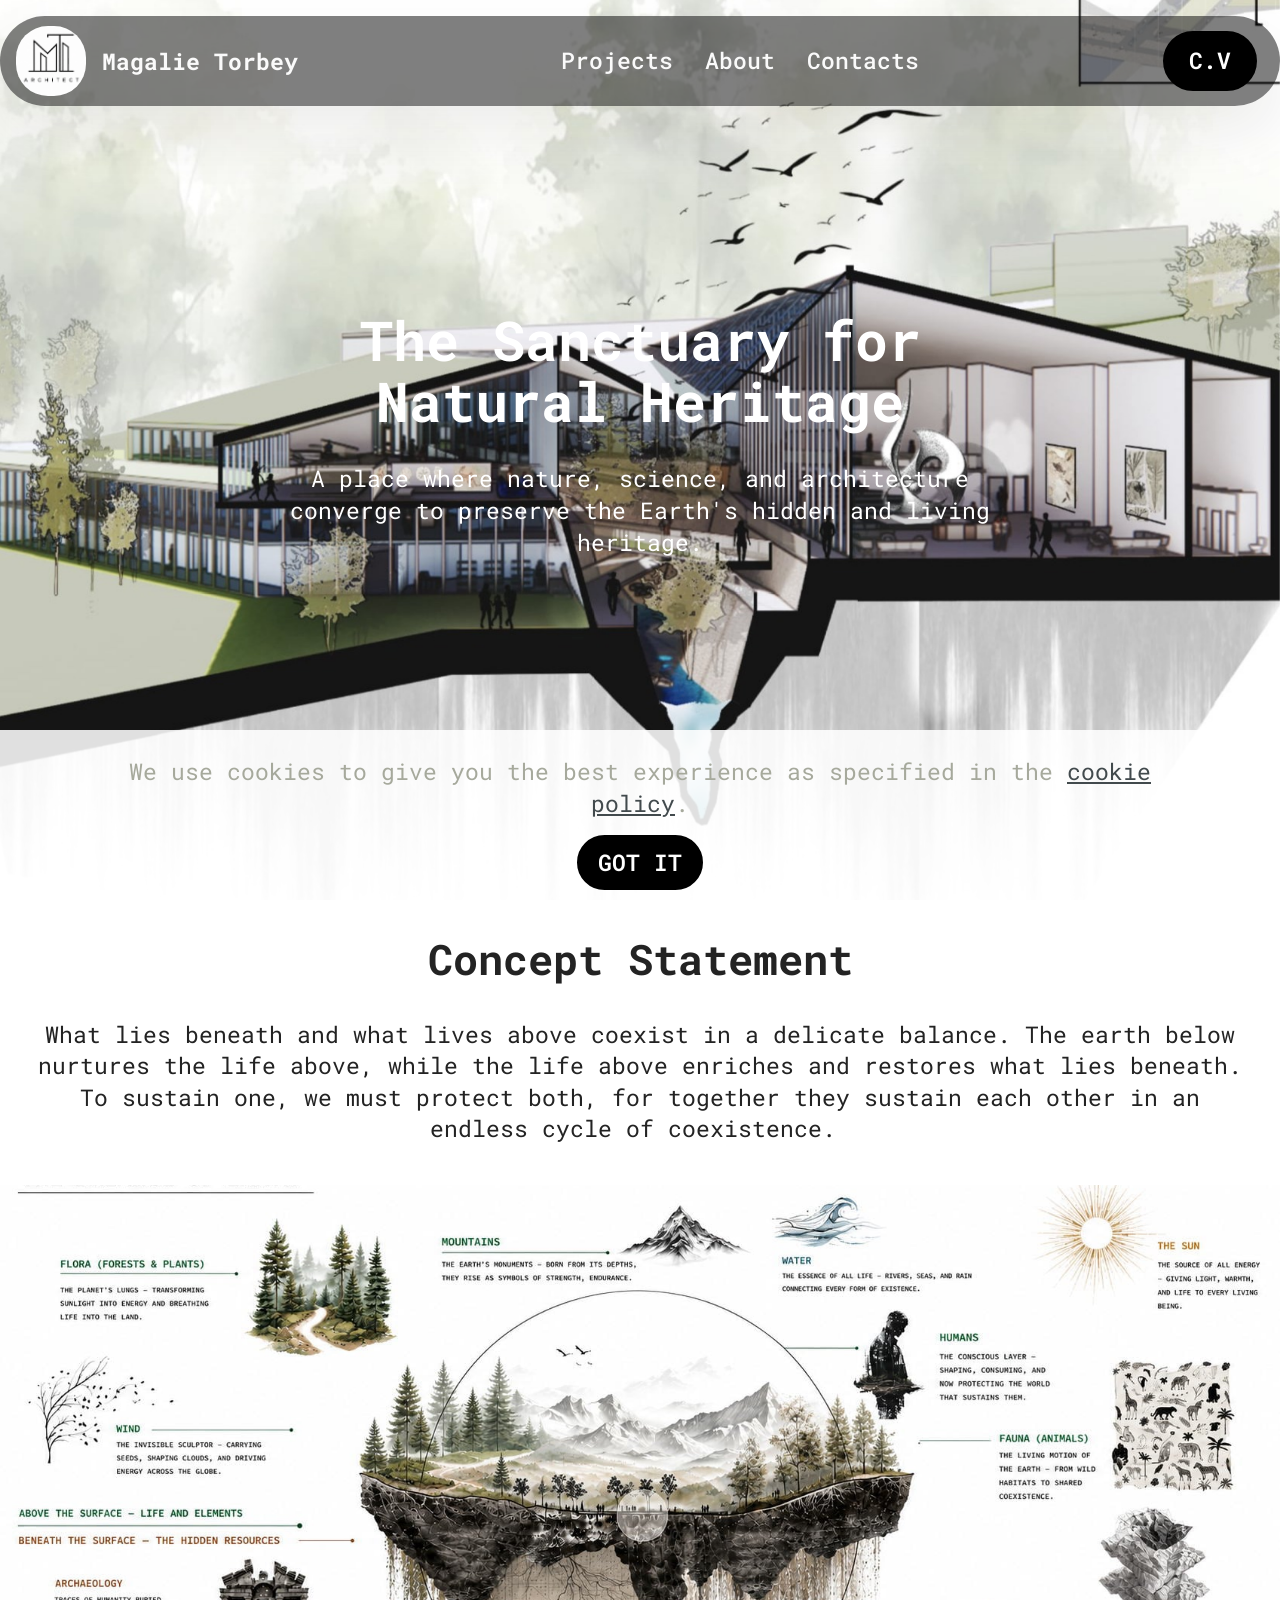
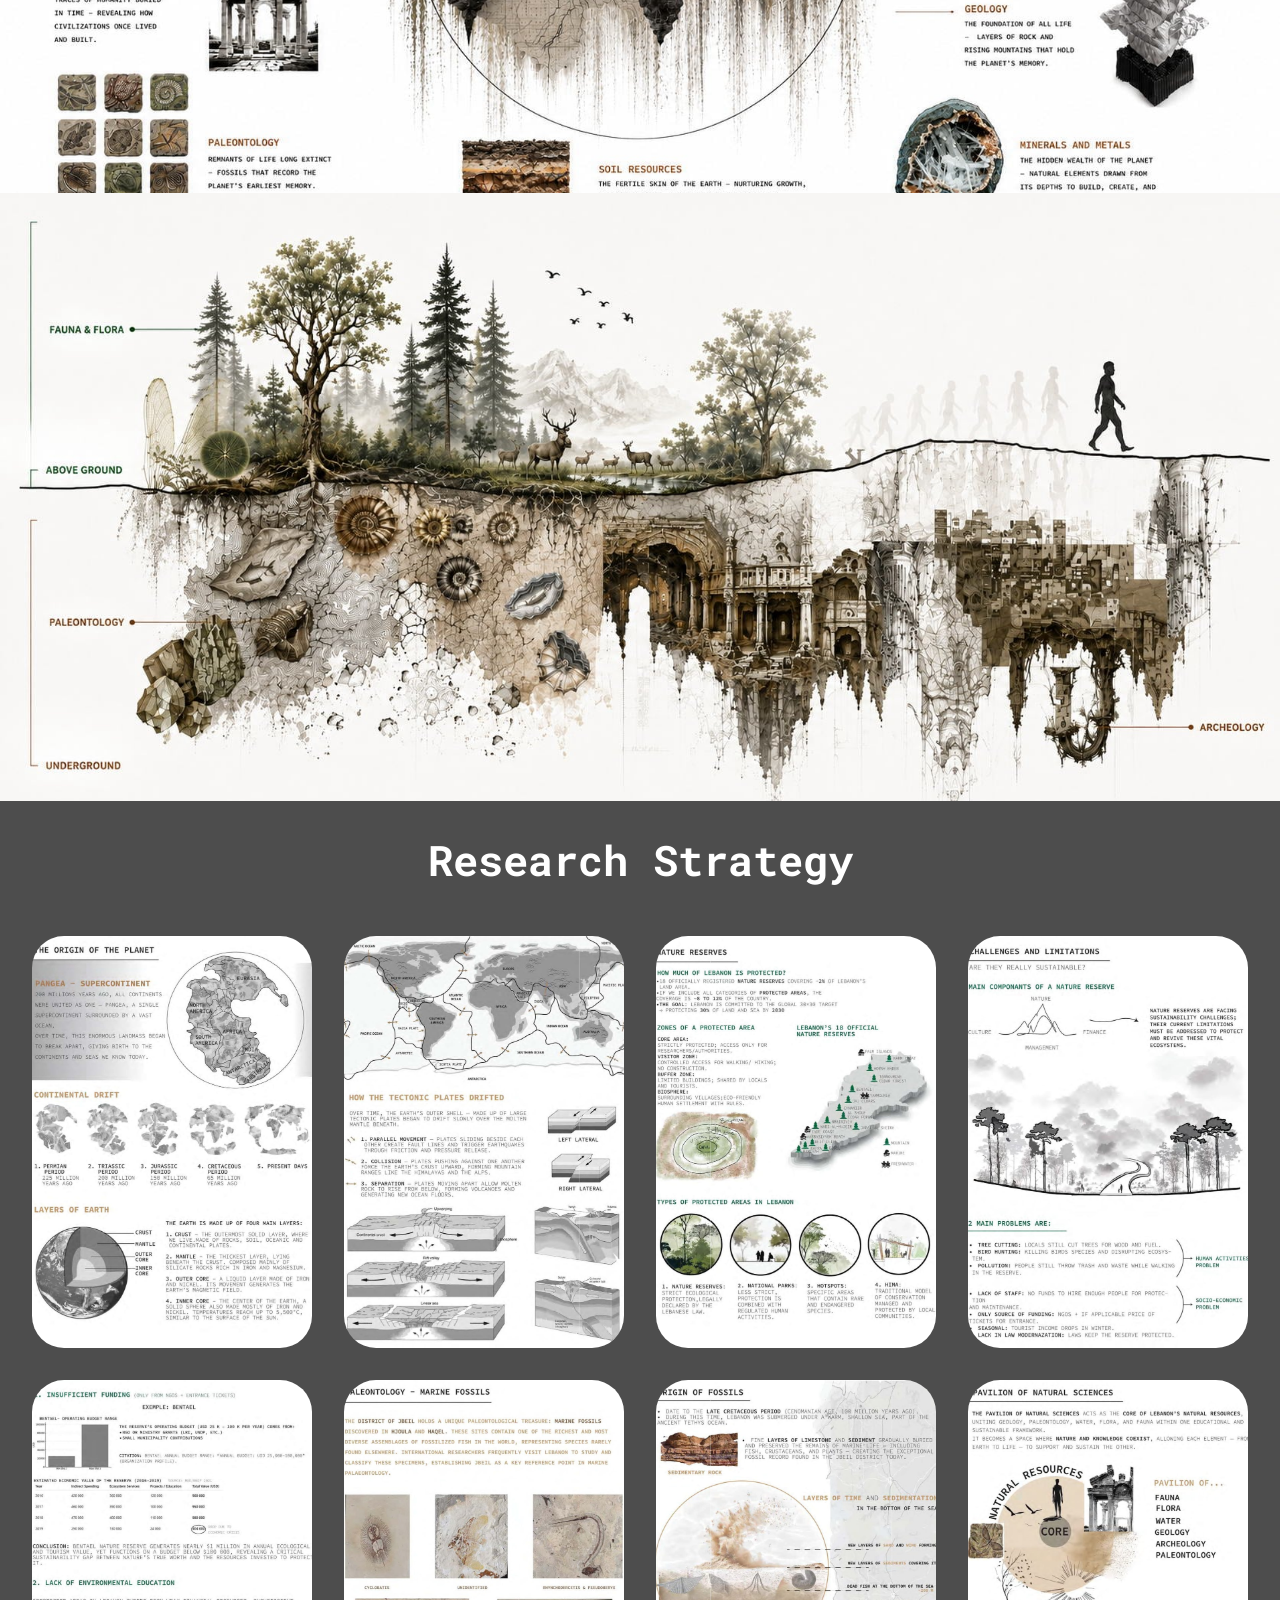
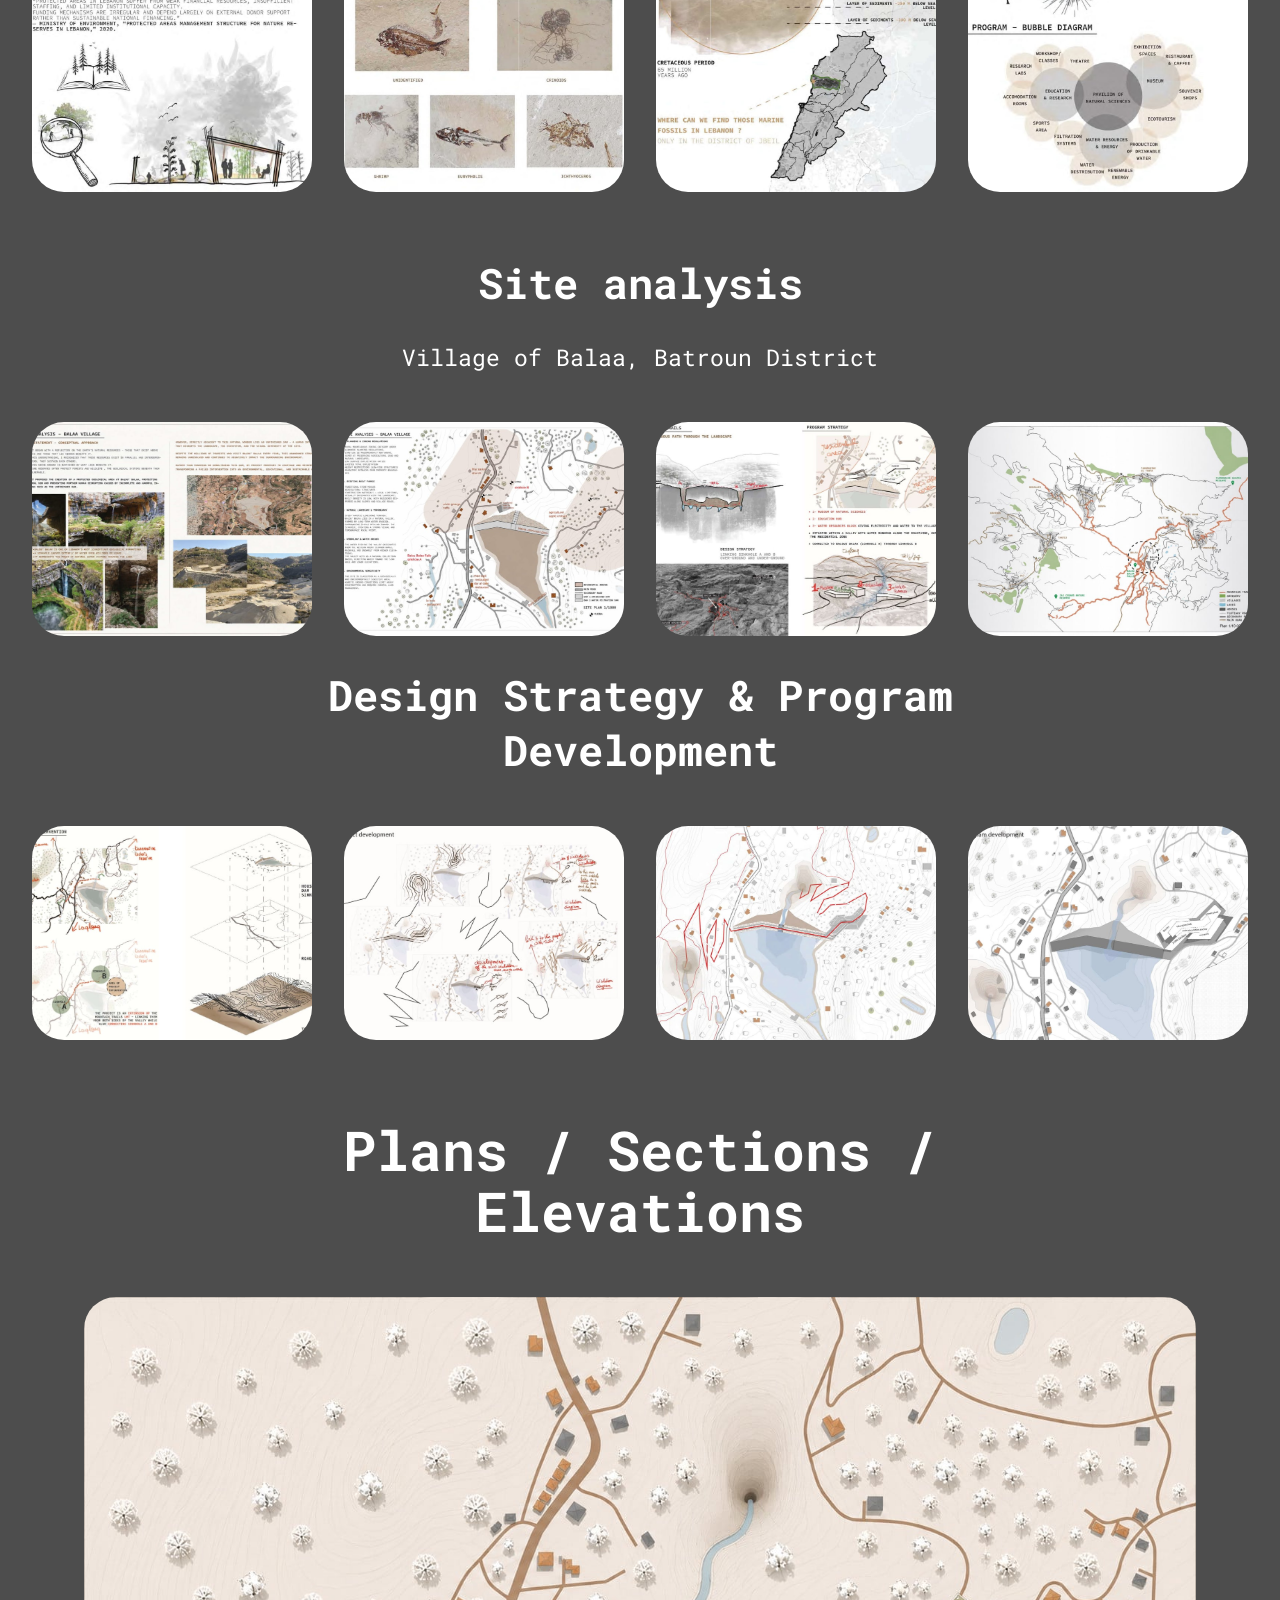
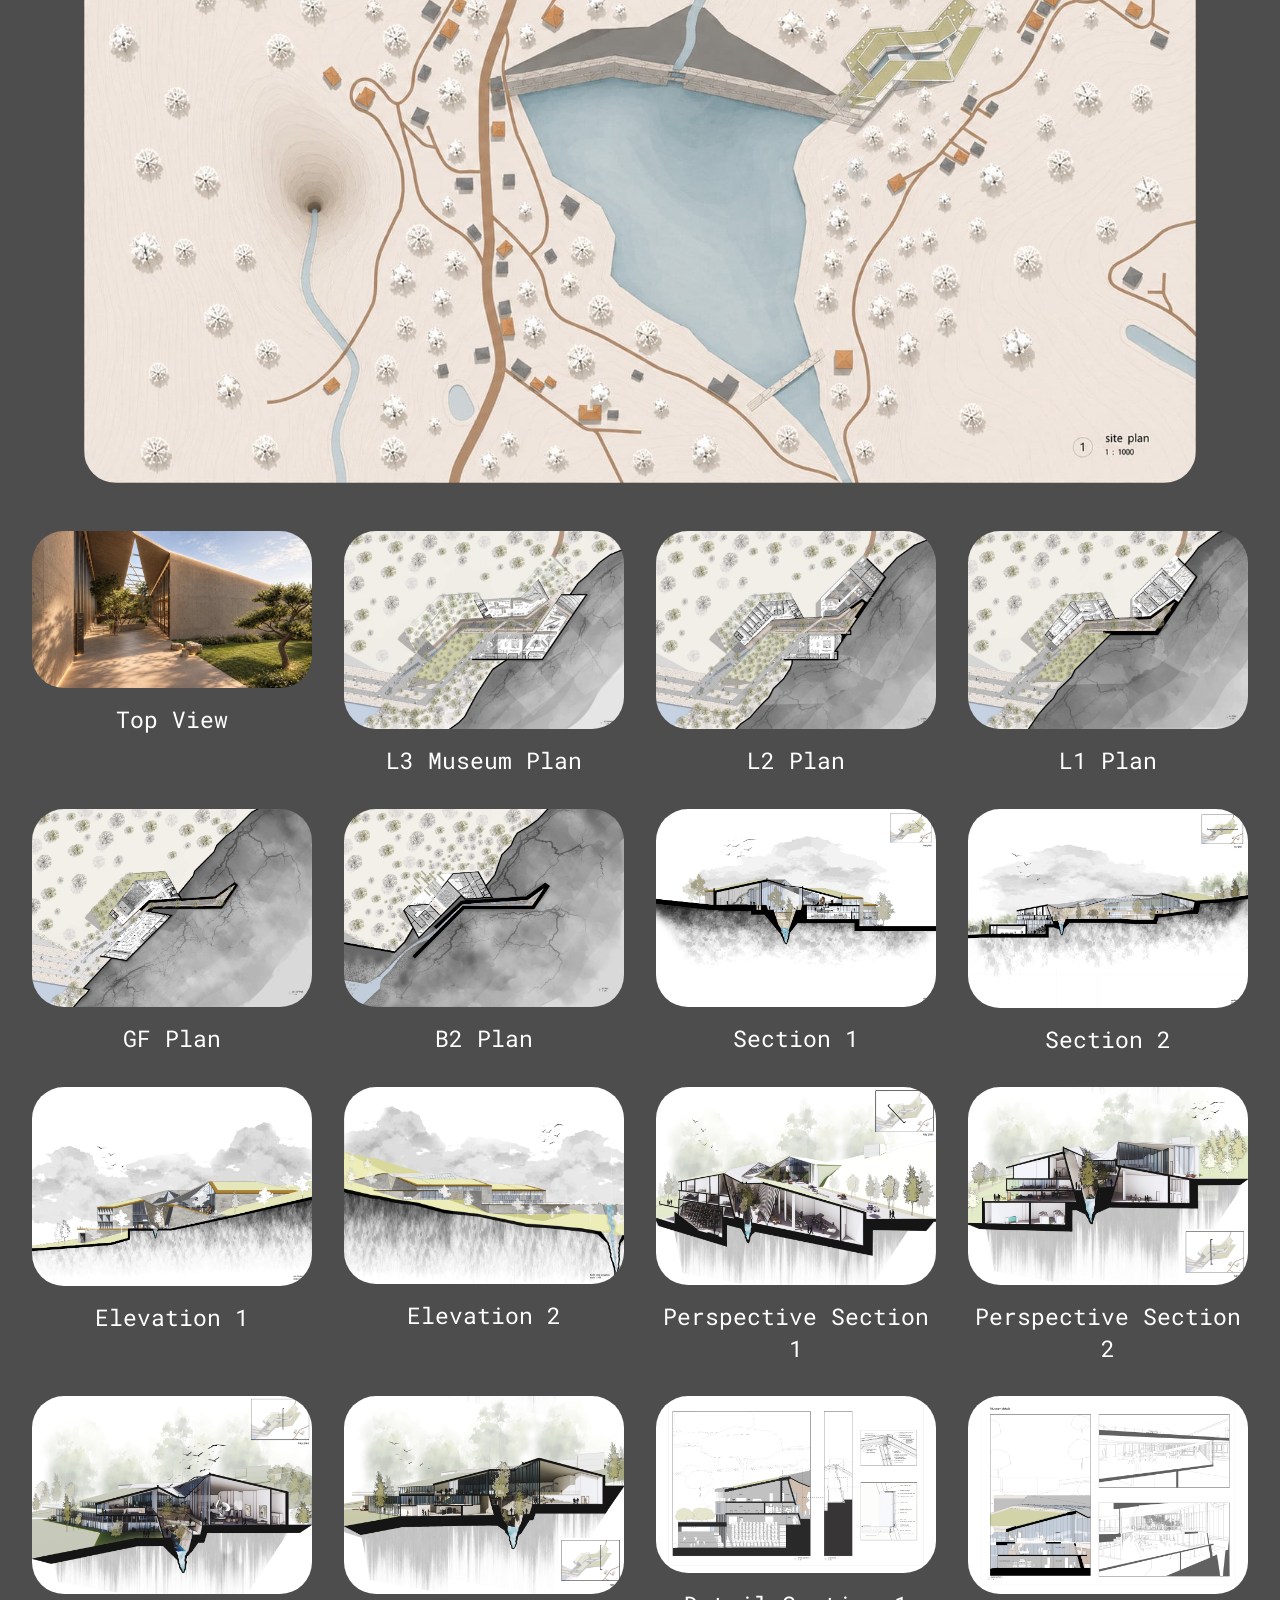
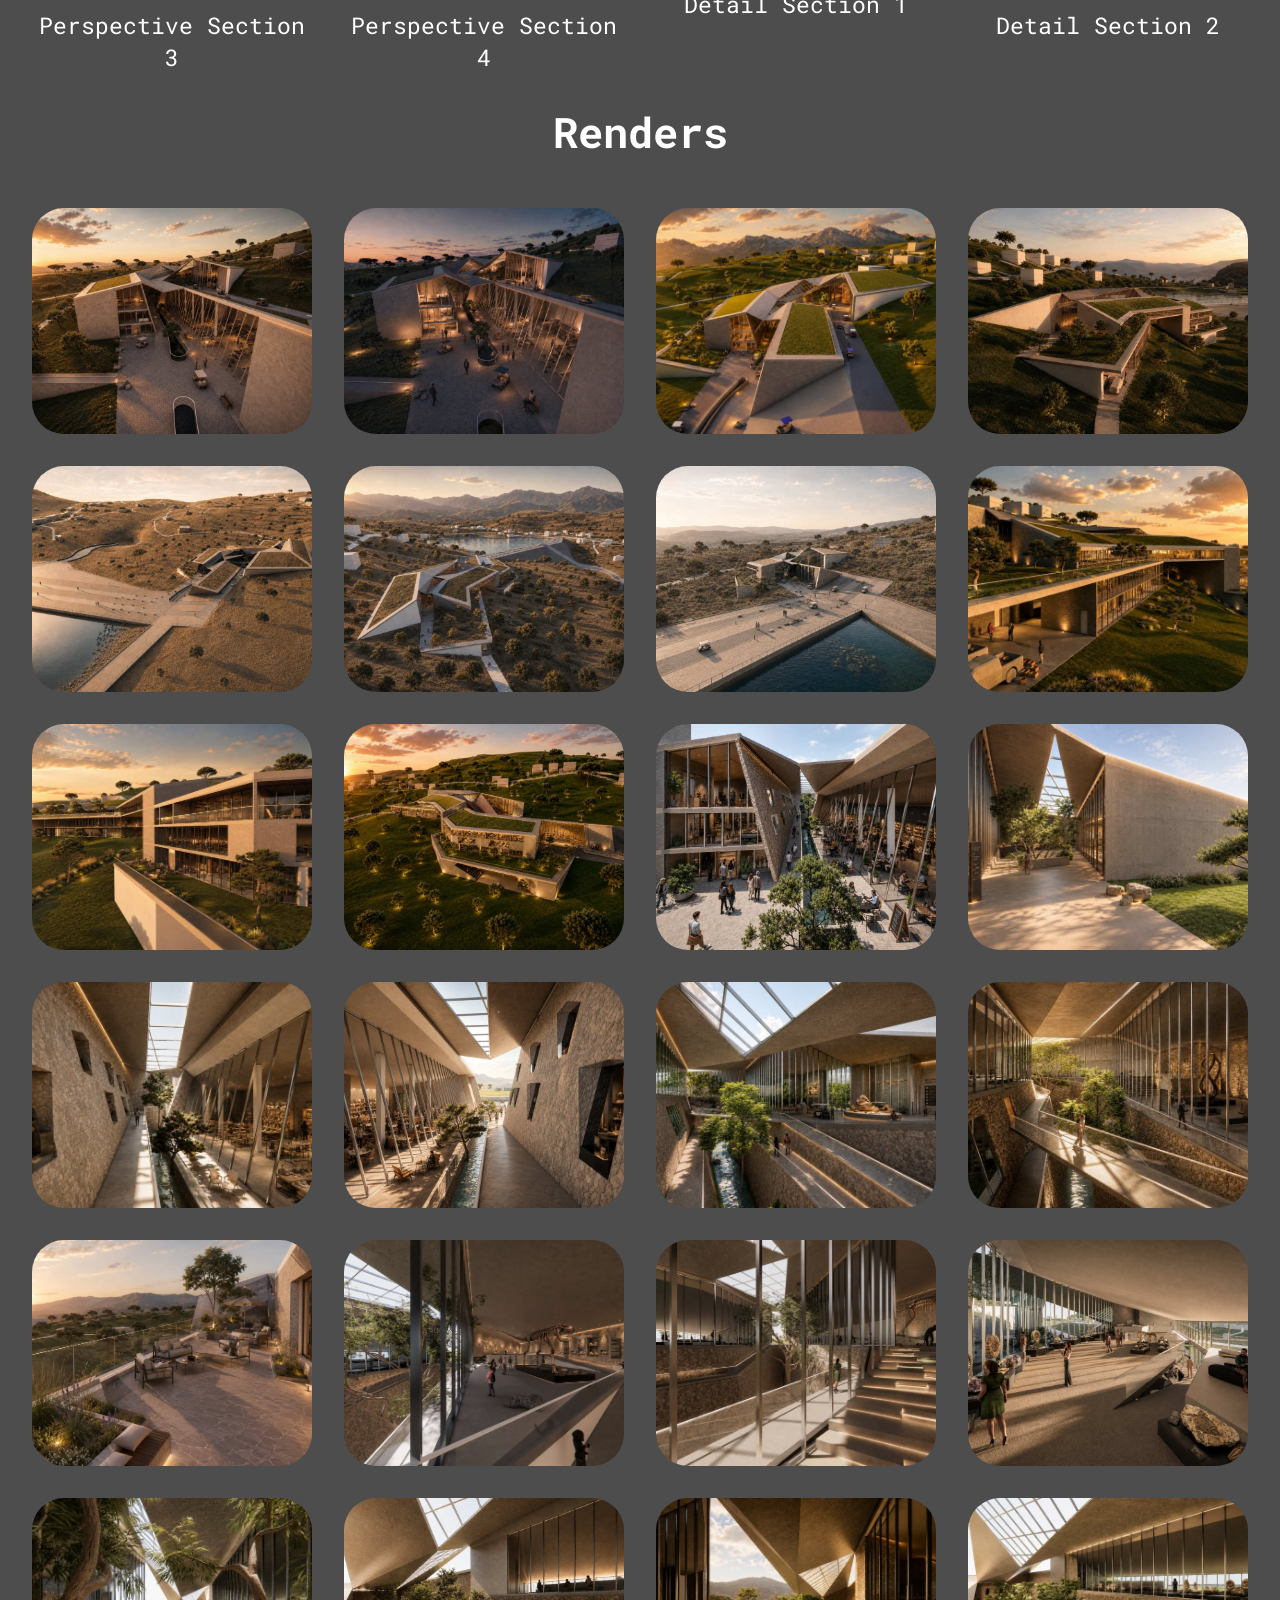
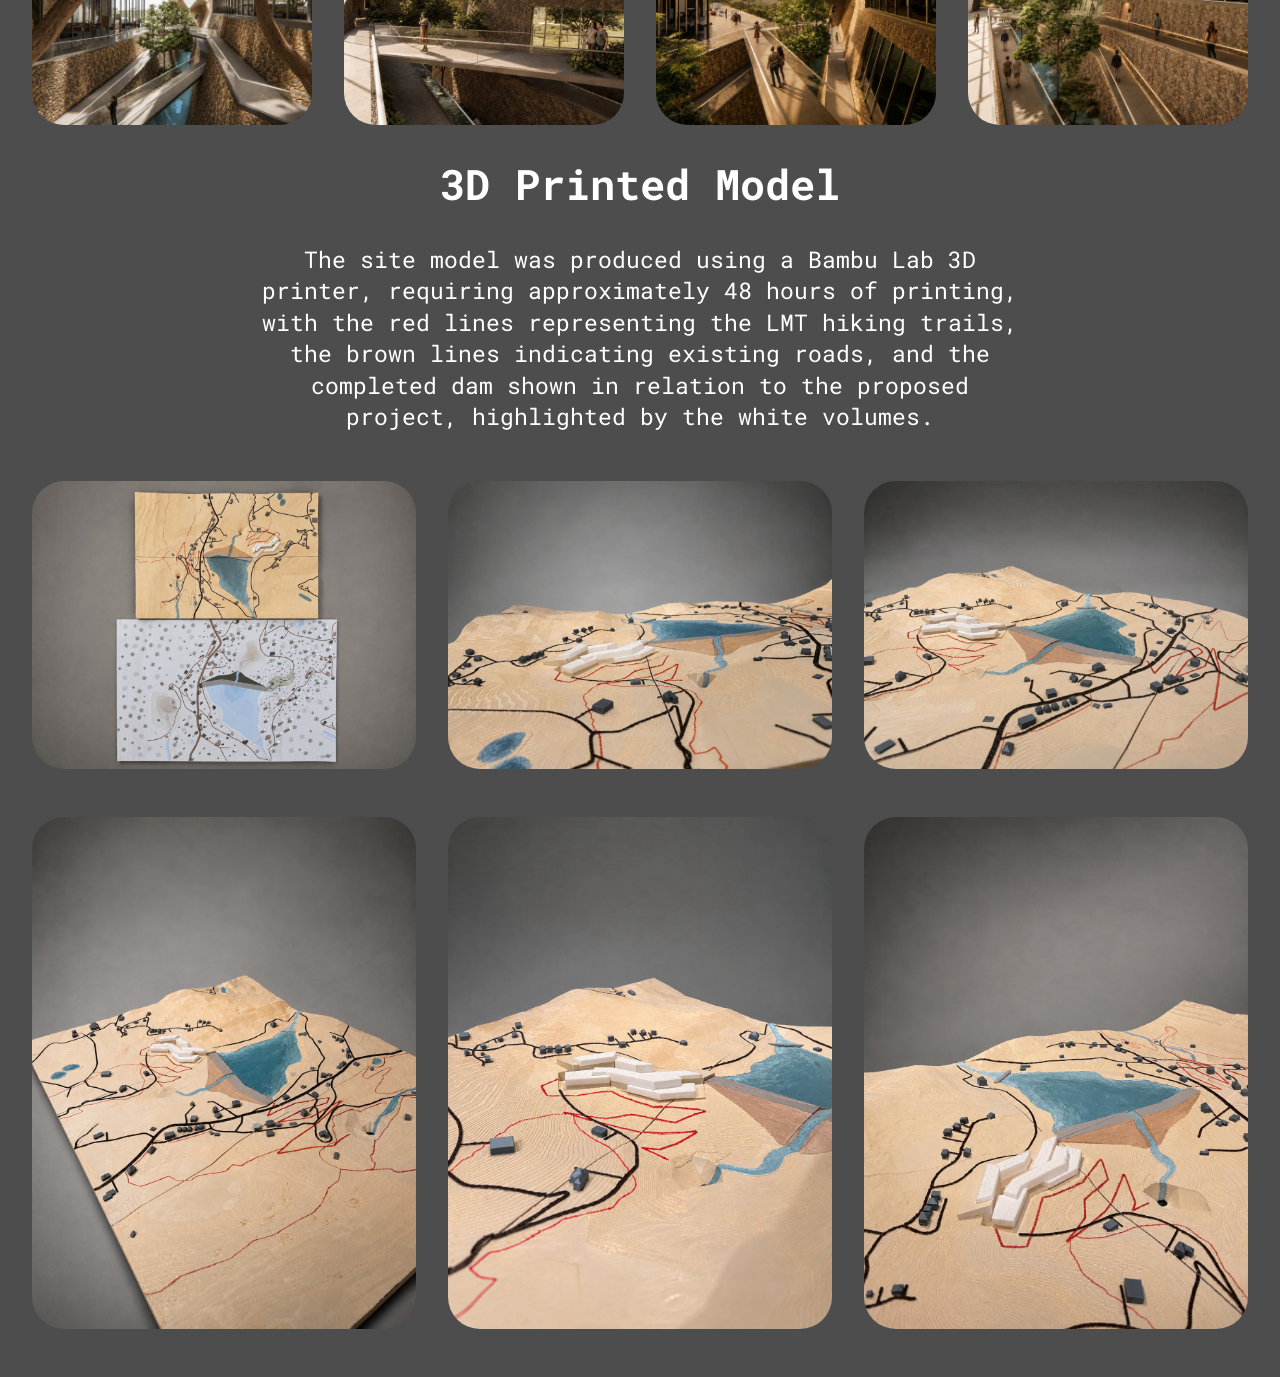
==== commit 1bc5ab3d: "create github pages" ====
--- a/page1.html
+++ b/page1.html
@@ -20,7 +20,7 @@
   <link rel="stylesheet" href="assets/theme/css/style.css">
   <link rel="preload" href="https://fonts.googleapis.com/css?family=Roboto+Mono:100,200,300,400,500,600,700,100i,200i,300i,400i,500i,600i,700i&display=swap" as="style" onload="this.onload=null;this.rel='stylesheet'">
   <noscript><link rel="stylesheet" href="https://fonts.googleapis.com/css?family=Roboto+Mono:100,200,300,400,500,600,700,100i,200i,300i,400i,500i,600i,700i&display=swap"></noscript>
-  <link rel="preload" as="style" href="assets/mobirise/css/mbr-additional.css?v=i2GDPk"><link rel="stylesheet" href="assets/mobirise/css/mbr-additional.css?v=i2GDPk" type="text/css">
+  <link rel="preload" as="style" href="assets/mobirise/css/mbr-additional.css?v=fgOvU7"><link rel="stylesheet" href="assets/mobirise/css/mbr-additional.css?v=fgOvU7" type="text/css">
 
   
   
@@ -144,84 +144,84 @@
         
         <div class="row mbr-gallery">
             <div class="col-12 col-md-6 col-lg-3 item gallery-image">
-                <div class="item-wrapper mb-3" data-toggle="modal" data-bs-toggle="modal" data-target="#vvtHKnS5WJ-modal" data-bs-target="#vvtHKnS5WJ-modal">
-                    <img class="w-100" src="assets/images/w12-872x1233.webp" alt="Mobirise Website Builder" data-slide-to="0" data-bs-slide-to="0" data-target="#lb-vvtHKnS5WJ" data-bs-target="#lb-vvtHKnS5WJ">
-                    <div class="icon-wrapper">
-                        <span class="mobi-mbri mobi-mbri-search mbr-iconfont mbr-iconfont-btn"></span>
-                    </div>
-                </div>
-                
-            </div>
-            <div class="col-12 col-md-6 col-lg-3 item gallery-image">
-                <div class="item-wrapper mb-3" data-toggle="modal" data-bs-toggle="modal" data-target="#vvtHKnS5WJ-modal" data-bs-target="#vvtHKnS5WJ-modal">
-                    <img class="w-100" src="assets/images/w13-872x1233.webp" alt="Mobirise Website Builder" data-slide-to="1" data-bs-slide-to="1" data-target="#lb-vvtHKnS5WJ" data-bs-target="#lb-vvtHKnS5WJ">
-                    <div class="icon-wrapper">
-                        <span class="mobi-mbri mobi-mbri-search mbr-iconfont mbr-iconfont-btn"></span>
-                    </div>
-                </div>
-                
-            </div>
-            <div class="col-12 col-md-6 col-lg-3 item gallery-image">
-                <div class="item-wrapper mb-3" data-toggle="modal" data-bs-toggle="modal" data-target="#vvtHKnS5WJ-modal" data-bs-target="#vvtHKnS5WJ-modal">
-                    <img class="w-100" src="assets/images/w14-872x1233.webp" alt="Mobirise Website Builder" data-slide-to="2" data-bs-slide-to="2" data-target="#lb-vvtHKnS5WJ" data-bs-target="#lb-vvtHKnS5WJ">
-                    <div class="icon-wrapper">
-                        <span class="mobi-mbri mobi-mbri-search mbr-iconfont mbr-iconfont-btn"></span>
-                    </div>
-                </div>
-                
-            </div>
-            <div class="col-12 col-md-6 col-lg-3 item gallery-image">
-                <div class="item-wrapper mb-3" data-toggle="modal" data-bs-toggle="modal" data-target="#vvtHKnS5WJ-modal" data-bs-target="#vvtHKnS5WJ-modal">
-                    <img class="w-100" src="assets/images/w15-872x1233.webp" alt="Mobirise Website Builder" data-slide-to="3" data-bs-slide-to="3" data-target="#lb-vvtHKnS5WJ" data-bs-target="#lb-vvtHKnS5WJ">
-                    <div class="icon-wrapper">
-                        <span class="mobi-mbri mobi-mbri-search mbr-iconfont mbr-iconfont-btn"></span>
-                    </div>
-                </div>
-                
-            </div>
-            <div class="col-12 col-md-6 col-lg-3 item gallery-image">
-                <div class="item-wrapper mb-3" data-toggle="modal" data-bs-toggle="modal" data-target="#vvtHKnS5WJ-modal" data-bs-target="#vvtHKnS5WJ-modal">
-                    <img class="w-100" src="assets/images/w16-872x1233.webp" alt="Mobirise Website Builder" data-slide-to="4" data-bs-slide-to="4" data-target="#lb-vvtHKnS5WJ" data-bs-target="#lb-vvtHKnS5WJ">
-                    <div class="icon-wrapper">
-                        <span class="mobi-mbri mobi-mbri-search mbr-iconfont mbr-iconfont-btn"></span>
-                    </div>
-                </div>
-                
-            </div>
-            <div class="col-12 col-md-6 col-lg-3 item gallery-image">
-                <div class="item-wrapper mb-3" data-toggle="modal" data-bs-toggle="modal" data-target="#vvtHKnS5WJ-modal" data-bs-target="#vvtHKnS5WJ-modal">
-                    <img class="w-100" src="assets/images/w17-872x1233.webp" alt="Mobirise Website Builder" data-slide-to="5" data-bs-slide-to="5" data-target="#lb-vvtHKnS5WJ" data-bs-target="#lb-vvtHKnS5WJ">
-                    <div class="icon-wrapper">
-                        <span class="mobi-mbri mobi-mbri-search mbr-iconfont mbr-iconfont-btn"></span>
-                    </div>
-                </div>
-                
-            </div>
-            <div class="col-12 col-md-6 col-lg-3 item gallery-image">
-                <div class="item-wrapper mb-3" data-toggle="modal" data-bs-toggle="modal" data-target="#vvtHKnS5WJ-modal" data-bs-target="#vvtHKnS5WJ-modal">
-                    <img class="w-100" src="assets/images/w18-compressed-872x1233.webp" alt="Mobirise Website Builder" data-slide-to="6" data-bs-slide-to="6" data-target="#lb-vvtHKnS5WJ" data-bs-target="#lb-vvtHKnS5WJ">
-                    <div class="icon-wrapper">
-                        <span class="mobi-mbri mobi-mbri-search mbr-iconfont mbr-iconfont-btn"></span>
-                    </div>
-                </div>
-                
-            </div>
-            <div class="col-12 col-md-6 col-lg-3 item gallery-image">
-                <div class="item-wrapper mb-3" data-toggle="modal" data-bs-toggle="modal" data-target="#vvtHKnS5WJ-modal" data-bs-target="#vvtHKnS5WJ-modal">
-                    <img class="w-100" src="assets/images/w19-872x1233.webp" alt="Mobirise Website Builder" data-slide-to="7" data-bs-slide-to="7" data-target="#lb-vvtHKnS5WJ" data-bs-target="#lb-vvtHKnS5WJ">
-                    <div class="icon-wrapper">
-                        <span class="mobi-mbri mobi-mbri-search mbr-iconfont mbr-iconfont-btn"></span>
-                    </div>
-                </div>
-                
-            </div>
-        </div>
-
-        <div class="modal mbr-slider" tabindex="-1" role="dialog" aria-hidden="true" id="vvtHKnS5WJ-modal">
+                <div class="item-wrapper mb-3" data-toggle="modal" data-bs-toggle="modal" data-target="#vvtIDA931R-modal" data-bs-target="#vvtIDA931R-modal">
+                    <img class="w-100" src="assets/images/w12-872x1233.webp" alt="Mobirise Website Builder" data-slide-to="0" data-bs-slide-to="0" data-target="#lb-vvtIDA931R" data-bs-target="#lb-vvtIDA931R">
+                    <div class="icon-wrapper">
+                        <span class="mobi-mbri mobi-mbri-search mbr-iconfont mbr-iconfont-btn"></span>
+                    </div>
+                </div>
+                
+            </div>
+            <div class="col-12 col-md-6 col-lg-3 item gallery-image">
+                <div class="item-wrapper mb-3" data-toggle="modal" data-bs-toggle="modal" data-target="#vvtIDA931R-modal" data-bs-target="#vvtIDA931R-modal">
+                    <img class="w-100" src="assets/images/w13-872x1233.webp" alt="Mobirise Website Builder" data-slide-to="1" data-bs-slide-to="1" data-target="#lb-vvtIDA931R" data-bs-target="#lb-vvtIDA931R">
+                    <div class="icon-wrapper">
+                        <span class="mobi-mbri mobi-mbri-search mbr-iconfont mbr-iconfont-btn"></span>
+                    </div>
+                </div>
+                
+            </div>
+            <div class="col-12 col-md-6 col-lg-3 item gallery-image">
+                <div class="item-wrapper mb-3" data-toggle="modal" data-bs-toggle="modal" data-target="#vvtIDA931R-modal" data-bs-target="#vvtIDA931R-modal">
+                    <img class="w-100" src="assets/images/w14-872x1233.webp" alt="Mobirise Website Builder" data-slide-to="2" data-bs-slide-to="2" data-target="#lb-vvtIDA931R" data-bs-target="#lb-vvtIDA931R">
+                    <div class="icon-wrapper">
+                        <span class="mobi-mbri mobi-mbri-search mbr-iconfont mbr-iconfont-btn"></span>
+                    </div>
+                </div>
+                
+            </div>
+            <div class="col-12 col-md-6 col-lg-3 item gallery-image">
+                <div class="item-wrapper mb-3" data-toggle="modal" data-bs-toggle="modal" data-target="#vvtIDA931R-modal" data-bs-target="#vvtIDA931R-modal">
+                    <img class="w-100" src="assets/images/w15-872x1233.webp" alt="Mobirise Website Builder" data-slide-to="3" data-bs-slide-to="3" data-target="#lb-vvtIDA931R" data-bs-target="#lb-vvtIDA931R">
+                    <div class="icon-wrapper">
+                        <span class="mobi-mbri mobi-mbri-search mbr-iconfont mbr-iconfont-btn"></span>
+                    </div>
+                </div>
+                
+            </div>
+            <div class="col-12 col-md-6 col-lg-3 item gallery-image">
+                <div class="item-wrapper mb-3" data-toggle="modal" data-bs-toggle="modal" data-target="#vvtIDA931R-modal" data-bs-target="#vvtIDA931R-modal">
+                    <img class="w-100" src="assets/images/w16-872x1233.webp" alt="Mobirise Website Builder" data-slide-to="4" data-bs-slide-to="4" data-target="#lb-vvtIDA931R" data-bs-target="#lb-vvtIDA931R">
+                    <div class="icon-wrapper">
+                        <span class="mobi-mbri mobi-mbri-search mbr-iconfont mbr-iconfont-btn"></span>
+                    </div>
+                </div>
+                
+            </div>
+            <div class="col-12 col-md-6 col-lg-3 item gallery-image">
+                <div class="item-wrapper mb-3" data-toggle="modal" data-bs-toggle="modal" data-target="#vvtIDA931R-modal" data-bs-target="#vvtIDA931R-modal">
+                    <img class="w-100" src="assets/images/w17-872x1233.webp" alt="Mobirise Website Builder" data-slide-to="5" data-bs-slide-to="5" data-target="#lb-vvtIDA931R" data-bs-target="#lb-vvtIDA931R">
+                    <div class="icon-wrapper">
+                        <span class="mobi-mbri mobi-mbri-search mbr-iconfont mbr-iconfont-btn"></span>
+                    </div>
+                </div>
+                
+            </div>
+            <div class="col-12 col-md-6 col-lg-3 item gallery-image">
+                <div class="item-wrapper mb-3" data-toggle="modal" data-bs-toggle="modal" data-target="#vvtIDA931R-modal" data-bs-target="#vvtIDA931R-modal">
+                    <img class="w-100" src="assets/images/w18-compressed-872x1233.webp" alt="Mobirise Website Builder" data-slide-to="6" data-bs-slide-to="6" data-target="#lb-vvtIDA931R" data-bs-target="#lb-vvtIDA931R">
+                    <div class="icon-wrapper">
+                        <span class="mobi-mbri mobi-mbri-search mbr-iconfont mbr-iconfont-btn"></span>
+                    </div>
+                </div>
+                
+            </div>
+            <div class="col-12 col-md-6 col-lg-3 item gallery-image">
+                <div class="item-wrapper mb-3" data-toggle="modal" data-bs-toggle="modal" data-target="#vvtIDA931R-modal" data-bs-target="#vvtIDA931R-modal">
+                    <img class="w-100" src="assets/images/w19-872x1233.webp" alt="Mobirise Website Builder" data-slide-to="7" data-bs-slide-to="7" data-target="#lb-vvtIDA931R" data-bs-target="#lb-vvtIDA931R">
+                    <div class="icon-wrapper">
+                        <span class="mobi-mbri mobi-mbri-search mbr-iconfont mbr-iconfont-btn"></span>
+                    </div>
+                </div>
+                
+            </div>
+        </div>
+
+        <div class="modal mbr-slider" tabindex="-1" role="dialog" aria-hidden="true" id="vvtIDA931R-modal">
             <div class="modal-dialog" role="document">
                 <div class="modal-content">
                     <div class="modal-body">
-                        <div class="carousel slide" data-pause="false" data-bs-pause="false" id="lb-vvtHKnS5WJ" data-interval="5000" data-bs-interval="5000">
+                        <div class="carousel slide" data-pause="false" data-bs-pause="false" id="lb-vvtIDA931R" data-interval="5000" data-bs-interval="5000">
                             <div class="carousel-inner">
                                 <div class="carousel-item active">
                                     <img class="d-block w-100" src="assets/images/w12-872x1233.webp" alt="Mobirise Website Builder">
@@ -249,22 +249,22 @@
                                 </div>
                             </div>
                             <ol class="carousel-indicators">
-                                <li data-slide-to="0" data-bs-slide-to="0" class="active" data-target="#lb-vvtHKnS5WJ" data-bs-target="#lb-vvtHKnS5WJ"></li>
-                                <li data-slide-to="1" data-bs-slide-to="1" data-target="#lb-vvtHKnS5WJ" data-bs-target="#lb-vvtHKnS5WJ"></li>
-                                <li data-slide-to="2" data-bs-slide-to="2" data-target="#lb-vvtHKnS5WJ" data-bs-target="#lb-vvtHKnS5WJ"></li>
-                                <li data-slide-to="3" data-bs-slide-to="3" data-target="#lb-vvtHKnS5WJ" data-bs-target="#lb-vvtHKnS5WJ"></li>
-                                <li data-slide-to="4" data-bs-slide-to="4" data-target="#lb-vvtHKnS5WJ" data-bs-target="#lb-vvtHKnS5WJ"></li>
-                                <li data-slide-to="5" data-bs-slide-to="5" data-target="#lb-vvtHKnS5WJ" data-bs-target="#lb-vvtHKnS5WJ"></li>
-                                <li data-slide-to="6" data-bs-slide-to="6" data-target="#lb-vvtHKnS5WJ" data-bs-target="#lb-vvtHKnS5WJ"></li>
-                                <li data-slide-to="7" data-bs-slide-to="7" data-target="#lb-vvtHKnS5WJ" data-bs-target="#lb-vvtHKnS5WJ"></li>
+                                <li data-slide-to="0" data-bs-slide-to="0" class="active" data-target="#lb-vvtIDA931R" data-bs-target="#lb-vvtIDA931R"></li>
+                                <li data-slide-to="1" data-bs-slide-to="1" data-target="#lb-vvtIDA931R" data-bs-target="#lb-vvtIDA931R"></li>
+                                <li data-slide-to="2" data-bs-slide-to="2" data-target="#lb-vvtIDA931R" data-bs-target="#lb-vvtIDA931R"></li>
+                                <li data-slide-to="3" data-bs-slide-to="3" data-target="#lb-vvtIDA931R" data-bs-target="#lb-vvtIDA931R"></li>
+                                <li data-slide-to="4" data-bs-slide-to="4" data-target="#lb-vvtIDA931R" data-bs-target="#lb-vvtIDA931R"></li>
+                                <li data-slide-to="5" data-bs-slide-to="5" data-target="#lb-vvtIDA931R" data-bs-target="#lb-vvtIDA931R"></li>
+                                <li data-slide-to="6" data-bs-slide-to="6" data-target="#lb-vvtIDA931R" data-bs-target="#lb-vvtIDA931R"></li>
+                                <li data-slide-to="7" data-bs-slide-to="7" data-target="#lb-vvtIDA931R" data-bs-target="#lb-vvtIDA931R"></li>
                             </ol>
                             <a role="button" href="" class="close" data-dismiss="modal" data-bs-dismiss="modal" aria-label="Close">
                             </a>
-                            <a class="carousel-control-prev carousel-control" role="button" data-slide="prev" data-bs-slide="prev" href="#lb-vvtHKnS5WJ">
+                            <a class="carousel-control-prev carousel-control" role="button" data-slide="prev" data-bs-slide="prev" href="#lb-vvtIDA931R">
                                 <span class="mobi-mbri mobi-mbri-arrow-prev" aria-hidden="true"></span>
                                 <span class="sr-only visually-hidden">Previous</span>
                             </a>
-                            <a class="carousel-control-next carousel-control" role="button" data-slide="next" data-bs-slide="next" href="#lb-vvtHKnS5WJ">
+                            <a class="carousel-control-next carousel-control" role="button" data-slide="next" data-bs-slide="next" href="#lb-vvtIDA931R">
                                 <span class="mobi-mbri mobi-mbri-arrow-next" aria-hidden="true"></span>
                                 <span class="sr-only visually-hidden">Next</span>
                             </a>
@@ -292,35 +292,35 @@
         
         <div class="row mbr-gallery">
             <div class="col-12 col-md-6 col-lg-3 item gallery-image">
-                <div class="item-wrapper mb-3" data-toggle="modal" data-bs-toggle="modal" data-target="#vvtHKouJFR-modal" data-bs-target="#vvtHKouJFR-modal">
-                    <img class="w-100" src="assets/images/w61-872x581.webp" alt="Mobirise Website Builder" data-slide-to="0" data-bs-slide-to="0" data-target="#lb-vvtHKouJFR" data-bs-target="#lb-vvtHKouJFR">
-                    <div class="icon-wrapper">
-                        <span class="mobi-mbri mobi-mbri-search mbr-iconfont mbr-iconfont-btn"></span>
-                    </div>
-                </div>
-                
-            </div>
-            <div class="col-12 col-md-6 col-lg-3 item gallery-image">
-                <div class="item-wrapper mb-3" data-toggle="modal" data-bs-toggle="modal" data-target="#vvtHKouJFR-modal" data-bs-target="#vvtHKouJFR-modal">
-                    <img class="w-100" src="assets/images/w60-872x617.webp" alt="Mobirise Website Builder" data-slide-to="1" data-bs-slide-to="1" data-target="#lb-vvtHKouJFR" data-bs-target="#lb-vvtHKouJFR">
-                    <div class="icon-wrapper">
-                        <span class="mobi-mbri mobi-mbri-search mbr-iconfont mbr-iconfont-btn"></span>
-                    </div>
-                </div>
-                
-            </div>
-            <div class="col-12 col-md-6 col-lg-3 item gallery-image">
-                <div class="item-wrapper mb-3" data-toggle="modal" data-bs-toggle="modal" data-target="#vvtHKouJFR-modal" data-bs-target="#vvtHKouJFR-modal">
-                    <img class="w-100" src="assets/images/w63-872x587.webp" alt="Mobirise Website Builder" data-slide-to="2" data-bs-slide-to="2" data-target="#lb-vvtHKouJFR" data-bs-target="#lb-vvtHKouJFR">
-                    <div class="icon-wrapper">
-                        <span class="mobi-mbri mobi-mbri-search mbr-iconfont mbr-iconfont-btn"></span>
-                    </div>
-                </div>
-                
-            </div>
-            <div class="col-12 col-md-6 col-lg-3 item gallery-image">
-                <div class="item-wrapper mb-3" data-toggle="modal" data-bs-toggle="modal" data-target="#vvtHKouJFR-modal" data-bs-target="#vvtHKouJFR-modal">
-                    <img class="w-100" src="assets/images/w62-872x616.webp" alt="Mobirise Website Builder" data-slide-to="3" data-bs-slide-to="3" data-target="#lb-vvtHKouJFR" data-bs-target="#lb-vvtHKouJFR">
+                <div class="item-wrapper mb-3" data-toggle="modal" data-bs-toggle="modal" data-target="#vvtIDAHNr6-modal" data-bs-target="#vvtIDAHNr6-modal">
+                    <img class="w-100" src="assets/images/w61-872x581.webp" alt="Mobirise Website Builder" data-slide-to="0" data-bs-slide-to="0" data-target="#lb-vvtIDAHNr6" data-bs-target="#lb-vvtIDAHNr6">
+                    <div class="icon-wrapper">
+                        <span class="mobi-mbri mobi-mbri-search mbr-iconfont mbr-iconfont-btn"></span>
+                    </div>
+                </div>
+                
+            </div>
+            <div class="col-12 col-md-6 col-lg-3 item gallery-image">
+                <div class="item-wrapper mb-3" data-toggle="modal" data-bs-toggle="modal" data-target="#vvtIDAHNr6-modal" data-bs-target="#vvtIDAHNr6-modal">
+                    <img class="w-100" src="assets/images/w60-872x617.webp" alt="Mobirise Website Builder" data-slide-to="1" data-bs-slide-to="1" data-target="#lb-vvtIDAHNr6" data-bs-target="#lb-vvtIDAHNr6">
+                    <div class="icon-wrapper">
+                        <span class="mobi-mbri mobi-mbri-search mbr-iconfont mbr-iconfont-btn"></span>
+                    </div>
+                </div>
+                
+            </div>
+            <div class="col-12 col-md-6 col-lg-3 item gallery-image">
+                <div class="item-wrapper mb-3" data-toggle="modal" data-bs-toggle="modal" data-target="#vvtIDAHNr6-modal" data-bs-target="#vvtIDAHNr6-modal">
+                    <img class="w-100" src="assets/images/w63-872x587.webp" alt="Mobirise Website Builder" data-slide-to="2" data-bs-slide-to="2" data-target="#lb-vvtIDAHNr6" data-bs-target="#lb-vvtIDAHNr6">
+                    <div class="icon-wrapper">
+                        <span class="mobi-mbri mobi-mbri-search mbr-iconfont mbr-iconfont-btn"></span>
+                    </div>
+                </div>
+                
+            </div>
+            <div class="col-12 col-md-6 col-lg-3 item gallery-image">
+                <div class="item-wrapper mb-3" data-toggle="modal" data-bs-toggle="modal" data-target="#vvtIDAHNr6-modal" data-bs-target="#vvtIDAHNr6-modal">
+                    <img class="w-100" src="assets/images/w62-872x616.webp" alt="Mobirise Website Builder" data-slide-to="3" data-bs-slide-to="3" data-target="#lb-vvtIDAHNr6" data-bs-target="#lb-vvtIDAHNr6">
                     <div class="icon-wrapper">
                         <span class="mobi-mbri mobi-mbri-search mbr-iconfont mbr-iconfont-btn"></span>
                     </div>
@@ -333,11 +333,11 @@
             
         </div>
 
-        <div class="modal mbr-slider" tabindex="-1" role="dialog" aria-hidden="true" id="vvtHKouJFR-modal">
+        <div class="modal mbr-slider" tabindex="-1" role="dialog" aria-hidden="true" id="vvtIDAHNr6-modal">
             <div class="modal-dialog" role="document">
                 <div class="modal-content">
                     <div class="modal-body">
-                        <div class="carousel slide" data-pause="false" data-bs-pause="false" id="lb-vvtHKouJFR" data-interval="5000" data-bs-interval="5000">
+                        <div class="carousel slide" data-pause="false" data-bs-pause="false" id="lb-vvtIDAHNr6" data-interval="5000" data-bs-interval="5000">
                             <div class="carousel-inner">
                                 <div class="carousel-item active">
                                     <img class="d-block w-100" src="assets/images/w61-872x581.webp" alt="Mobirise Website Builder">
@@ -357,10 +357,10 @@
                                 
                             </div>
                             <ol class="carousel-indicators">
-                                <li data-slide-to="0" data-bs-slide-to="0" class="active" data-target="#lb-vvtHKouJFR" data-bs-target="#lb-vvtHKouJFR"></li>
-                                <li data-slide-to="1" data-bs-slide-to="1" data-target="#lb-vvtHKouJFR" data-bs-target="#lb-vvtHKouJFR"></li>
-                                <li data-slide-to="2" data-bs-slide-to="2" data-target="#lb-vvtHKouJFR" data-bs-target="#lb-vvtHKouJFR"></li>
-                                <li data-slide-to="3" data-bs-slide-to="3" data-target="#lb-vvtHKouJFR" data-bs-target="#lb-vvtHKouJFR"></li>
+                                <li data-slide-to="0" data-bs-slide-to="0" class="active" data-target="#lb-vvtIDAHNr6" data-bs-target="#lb-vvtIDAHNr6"></li>
+                                <li data-slide-to="1" data-bs-slide-to="1" data-target="#lb-vvtIDAHNr6" data-bs-target="#lb-vvtIDAHNr6"></li>
+                                <li data-slide-to="2" data-bs-slide-to="2" data-target="#lb-vvtIDAHNr6" data-bs-target="#lb-vvtIDAHNr6"></li>
+                                <li data-slide-to="3" data-bs-slide-to="3" data-target="#lb-vvtIDAHNr6" data-bs-target="#lb-vvtIDAHNr6"></li>
                                 
                                 
                                 
@@ -368,11 +368,11 @@
                             </ol>
                             <a role="button" href="" class="close" data-dismiss="modal" data-bs-dismiss="modal" aria-label="Close">
                             </a>
-                            <a class="carousel-control-prev carousel-control" role="button" data-slide="prev" data-bs-slide="prev" href="#lb-vvtHKouJFR">
+                            <a class="carousel-control-prev carousel-control" role="button" data-slide="prev" data-bs-slide="prev" href="#lb-vvtIDAHNr6">
                                 <span class="mobi-mbri mobi-mbri-arrow-prev" aria-hidden="true"></span>
                                 <span class="sr-only visually-hidden">Previous</span>
                             </a>
-                            <a class="carousel-control-next carousel-control" role="button" data-slide="next" data-bs-slide="next" href="#lb-vvtHKouJFR">
+                            <a class="carousel-control-next carousel-control" role="button" data-slide="next" data-bs-slide="next" href="#lb-vvtIDAHNr6">
                                 <span class="mobi-mbri mobi-mbri-arrow-next" aria-hidden="true"></span>
                                 <span class="sr-only visually-hidden">Next</span>
                             </a>
@@ -400,35 +400,35 @@
         
         <div class="row mbr-gallery">
             <div class="col-12 col-md-6 col-lg-3 item gallery-image">
-                <div class="item-wrapper mb-3" data-toggle="modal" data-bs-toggle="modal" data-target="#vvtHKoVgXU-modal" data-bs-target="#vvtHKoVgXU-modal">
-                    <img class="w-100" src="assets/images/w20-872x575.webp" alt="Mobirise Website Builder" data-slide-to="0" data-bs-slide-to="0" data-target="#lb-vvtHKoVgXU" data-bs-target="#lb-vvtHKoVgXU">
-                    <div class="icon-wrapper">
-                        <span class="mobi-mbri mobi-mbri-search mbr-iconfont mbr-iconfont-btn"></span>
-                    </div>
-                </div>
-                
-            </div>
-            <div class="col-12 col-md-6 col-lg-3 item gallery-image">
-                <div class="item-wrapper mb-3" data-toggle="modal" data-bs-toggle="modal" data-target="#vvtHKoVgXU-modal" data-bs-target="#vvtHKoVgXU-modal">
-                    <img class="w-100" src="assets/images/w22-872x613.webp" alt="Mobirise Website Builder" data-slide-to="1" data-bs-slide-to="1" data-target="#lb-vvtHKoVgXU" data-bs-target="#lb-vvtHKoVgXU">
-                    <div class="icon-wrapper">
-                        <span class="mobi-mbri mobi-mbri-search mbr-iconfont mbr-iconfont-btn"></span>
-                    </div>
-                </div>
-                
-            </div>
-            <div class="col-12 col-md-6 col-lg-3 item gallery-image">
-                <div class="item-wrapper mb-3" data-toggle="modal" data-bs-toggle="modal" data-target="#vvtHKoVgXU-modal" data-bs-target="#vvtHKoVgXU-modal">
-                    <img class="w-100" src="assets/images/w23-872x617.webp" alt="Mobirise Website Builder" data-slide-to="2" data-bs-slide-to="2" data-target="#lb-vvtHKoVgXU" data-bs-target="#lb-vvtHKoVgXU">
-                    <div class="icon-wrapper">
-                        <span class="mobi-mbri mobi-mbri-search mbr-iconfont mbr-iconfont-btn"></span>
-                    </div>
-                </div>
-                
-            </div>
-            <div class="col-12 col-md-6 col-lg-3 item gallery-image">
-                <div class="item-wrapper mb-3" data-toggle="modal" data-bs-toggle="modal" data-target="#vvtHKoVgXU-modal" data-bs-target="#vvtHKoVgXU-modal">
-                    <img class="w-100" src="assets/images/w21-872x613.webp" alt="Mobirise Website Builder" data-slide-to="3" data-bs-slide-to="3" data-target="#lb-vvtHKoVgXU" data-bs-target="#lb-vvtHKoVgXU">
+                <div class="item-wrapper mb-3" data-toggle="modal" data-bs-toggle="modal" data-target="#vvtIDB9ijo-modal" data-bs-target="#vvtIDB9ijo-modal">
+                    <img class="w-100" src="assets/images/w20-872x575.webp" alt="Mobirise Website Builder" data-slide-to="0" data-bs-slide-to="0" data-target="#lb-vvtIDB9ijo" data-bs-target="#lb-vvtIDB9ijo">
+                    <div class="icon-wrapper">
+                        <span class="mobi-mbri mobi-mbri-search mbr-iconfont mbr-iconfont-btn"></span>
+                    </div>
+                </div>
+                
+            </div>
+            <div class="col-12 col-md-6 col-lg-3 item gallery-image">
+                <div class="item-wrapper mb-3" data-toggle="modal" data-bs-toggle="modal" data-target="#vvtIDB9ijo-modal" data-bs-target="#vvtIDB9ijo-modal">
+                    <img class="w-100" src="assets/images/w22-872x613.webp" alt="Mobirise Website Builder" data-slide-to="1" data-bs-slide-to="1" data-target="#lb-vvtIDB9ijo" data-bs-target="#lb-vvtIDB9ijo">
+                    <div class="icon-wrapper">
+                        <span class="mobi-mbri mobi-mbri-search mbr-iconfont mbr-iconfont-btn"></span>
+                    </div>
+                </div>
+                
+            </div>
+            <div class="col-12 col-md-6 col-lg-3 item gallery-image">
+                <div class="item-wrapper mb-3" data-toggle="modal" data-bs-toggle="modal" data-target="#vvtIDB9ijo-modal" data-bs-target="#vvtIDB9ijo-modal">
+                    <img class="w-100" src="assets/images/w23-872x617.webp" alt="Mobirise Website Builder" data-slide-to="2" data-bs-slide-to="2" data-target="#lb-vvtIDB9ijo" data-bs-target="#lb-vvtIDB9ijo">
+                    <div class="icon-wrapper">
+                        <span class="mobi-mbri mobi-mbri-search mbr-iconfont mbr-iconfont-btn"></span>
+                    </div>
+                </div>
+                
+            </div>
+            <div class="col-12 col-md-6 col-lg-3 item gallery-image">
+                <div class="item-wrapper mb-3" data-toggle="modal" data-bs-toggle="modal" data-target="#vvtIDB9ijo-modal" data-bs-target="#vvtIDB9ijo-modal">
+                    <img class="w-100" src="assets/images/w21-872x613.webp" alt="Mobirise Website Builder" data-slide-to="3" data-bs-slide-to="3" data-target="#lb-vvtIDB9ijo" data-bs-target="#lb-vvtIDB9ijo">
                     <div class="icon-wrapper">
                         <span class="mobi-mbri mobi-mbri-search mbr-iconfont mbr-iconfont-btn"></span>
                     </div>
@@ -441,11 +441,11 @@
             
         </div>
 
-        <div class="modal mbr-slider" tabindex="-1" role="dialog" aria-hidden="true" id="vvtHKoVgXU-modal">
+        <div class="modal mbr-slider" tabindex="-1" role="dialog" aria-hidden="true" id="vvtIDB9ijo-modal">
             <div class="modal-dialog" role="document">
                 <div class="modal-content">
                     <div class="modal-body">
-                        <div class="carousel slide" data-pause="false" data-bs-pause="false" id="lb-vvtHKoVgXU" data-interval="5000" data-bs-interval="5000">
+                        <div class="carousel slide" data-pause="false" data-bs-pause="false" id="lb-vvtIDB9ijo" data-interval="5000" data-bs-interval="5000">
                             <div class="carousel-inner">
                                 <div class="carousel-item active">
                                     <img class="d-block w-100" src="assets/images/w20-872x575.webp" alt="Mobirise Website Builder">
@@ -465,10 +465,10 @@
                                 
                             </div>
                             <ol class="carousel-indicators">
-                                <li data-slide-to="0" data-bs-slide-to="0" class="active" data-target="#lb-vvtHKoVgXU" data-bs-target="#lb-vvtHKoVgXU"></li>
-                                <li data-slide-to="1" data-bs-slide-to="1" data-target="#lb-vvtHKoVgXU" data-bs-target="#lb-vvtHKoVgXU"></li>
-                                <li data-slide-to="2" data-bs-slide-to="2" data-target="#lb-vvtHKoVgXU" data-bs-target="#lb-vvtHKoVgXU"></li>
-                                <li data-slide-to="3" data-bs-slide-to="3" data-target="#lb-vvtHKoVgXU" data-bs-target="#lb-vvtHKoVgXU"></li>
+                                <li data-slide-to="0" data-bs-slide-to="0" class="active" data-target="#lb-vvtIDB9ijo" data-bs-target="#lb-vvtIDB9ijo"></li>
+                                <li data-slide-to="1" data-bs-slide-to="1" data-target="#lb-vvtIDB9ijo" data-bs-target="#lb-vvtIDB9ijo"></li>
+                                <li data-slide-to="2" data-bs-slide-to="2" data-target="#lb-vvtIDB9ijo" data-bs-target="#lb-vvtIDB9ijo"></li>
+                                <li data-slide-to="3" data-bs-slide-to="3" data-target="#lb-vvtIDB9ijo" data-bs-target="#lb-vvtIDB9ijo"></li>
                                 
                                 
                                 
@@ -476,11 +476,11 @@
                             </ol>
                             <a role="button" href="" class="close" data-dismiss="modal" data-bs-dismiss="modal" aria-label="Close">
                             </a>
-                            <a class="carousel-control-prev carousel-control" role="button" data-slide="prev" data-bs-slide="prev" href="#lb-vvtHKoVgXU">
+                            <a class="carousel-control-prev carousel-control" role="button" data-slide="prev" data-bs-slide="prev" href="#lb-vvtIDB9ijo">
                                 <span class="mobi-mbri mobi-mbri-arrow-prev" aria-hidden="true"></span>
                                 <span class="sr-only visually-hidden">Previous</span>
                             </a>
-                            <a class="carousel-control-next carousel-control" role="button" data-slide="next" data-bs-slide="next" href="#lb-vvtHKoVgXU">
+                            <a class="carousel-control-next carousel-control" role="button" data-slide="next" data-bs-slide="next" href="#lb-vvtIDB9ijo">
                                 <span class="mobi-mbri mobi-mbri-arrow-next" aria-hidden="true"></span>
                                 <span class="sr-only visually-hidden">Next</span>
                             </a>
@@ -528,8 +528,8 @@
         
         <div class="row mbr-gallery">
             <div class="col-12 col-md-6 col-lg-3 item gallery-image">
-                <div class="item-wrapper mb-3" data-toggle="modal" data-bs-toggle="modal" data-target="#vvtHKpKeNP-modal" data-bs-target="#vvtHKpKeNP-modal">
-                    <img class="w-100" src="assets/images/w40-872x490.webp" alt="Mobirise Website Builder" data-slide-to="0" data-bs-slide-to="0" data-target="#lb-vvtHKpKeNP" data-bs-target="#lb-vvtHKpKeNP">
+                <div class="item-wrapper mb-3" data-toggle="modal" data-bs-toggle="modal" data-target="#vvtIDBRCmR-modal" data-bs-target="#vvtIDBRCmR-modal">
+                    <img class="w-100" src="assets/images/w40-872x490.webp" alt="Mobirise Website Builder" data-slide-to="0" data-bs-slide-to="0" data-target="#lb-vvtIDBRCmR" data-bs-target="#lb-vvtIDBRCmR">
                     <div class="icon-wrapper">
                         <span class="mobi-mbri mobi-mbri-search mbr-iconfont mbr-iconfont-btn"></span>
                     </div>
@@ -537,8 +537,8 @@
                 <h6 class="mbr-item-subtitle mbr-fonts-style align-center mb-0 mt-3 display-7">Top View</h6>
             </div>
             <div class="col-12 col-md-6 col-lg-3 item gallery-image">
-                <div class="item-wrapper mb-3" data-toggle="modal" data-bs-toggle="modal" data-target="#vvtHKpKeNP-modal" data-bs-target="#vvtHKpKeNP-modal">
-                    <img class="w-100" src="assets/images/l320museum20compressed-872x618.webp" alt="Mobirise Website Builder" data-slide-to="1" data-bs-slide-to="1" data-target="#lb-vvtHKpKeNP" data-bs-target="#lb-vvtHKpKeNP">
+                <div class="item-wrapper mb-3" data-toggle="modal" data-bs-toggle="modal" data-target="#vvtIDBRCmR-modal" data-bs-target="#vvtIDBRCmR-modal">
+                    <img class="w-100" src="assets/images/l320museum20compressed-872x618.webp" alt="Mobirise Website Builder" data-slide-to="1" data-bs-slide-to="1" data-target="#lb-vvtIDBRCmR" data-bs-target="#lb-vvtIDBRCmR">
                     <div class="icon-wrapper">
                         <span class="mobi-mbri mobi-mbri-search mbr-iconfont mbr-iconfont-btn"></span>
                     </div>
@@ -546,8 +546,8 @@
                 <h6 class="mbr-item-subtitle mbr-fonts-style align-center mb-0 mt-3 display-7">L3 Museum Plan</h6>
             </div>
             <div class="col-12 col-md-6 col-lg-3 item gallery-image">
-                <div class="item-wrapper mb-3" data-toggle="modal" data-bs-toggle="modal" data-target="#vvtHKpKeNP-modal" data-bs-target="#vvtHKpKeNP-modal">
-                    <img class="w-100" src="assets/images/l2-compressed-872x618.webp" alt="Mobirise Website Builder" data-slide-to="2" data-bs-slide-to="2" data-target="#lb-vvtHKpKeNP" data-bs-target="#lb-vvtHKpKeNP">
+                <div class="item-wrapper mb-3" data-toggle="modal" data-bs-toggle="modal" data-target="#vvtIDBRCmR-modal" data-bs-target="#vvtIDBRCmR-modal">
+                    <img class="w-100" src="assets/images/l2-compressed-872x618.webp" alt="Mobirise Website Builder" data-slide-to="2" data-bs-slide-to="2" data-target="#lb-vvtIDBRCmR" data-bs-target="#lb-vvtIDBRCmR">
                     <div class="icon-wrapper">
                         <span class="mobi-mbri mobi-mbri-search mbr-iconfont mbr-iconfont-btn"></span>
                     </div>
@@ -555,8 +555,8 @@
                 <h6 class="mbr-item-subtitle mbr-fonts-style align-center mb-0 mt-3 display-7">L2 Plan</h6>
             </div>
             <div class="col-12 col-md-6 col-lg-3 item gallery-image">
-                <div class="item-wrapper mb-3" data-toggle="modal" data-bs-toggle="modal" data-target="#vvtHKpKeNP-modal" data-bs-target="#vvtHKpKeNP-modal">
-                    <img class="w-100" src="assets/images/l1-compressed-872x618.webp" alt="Mobirise Website Builder" data-slide-to="3" data-bs-slide-to="3" data-target="#lb-vvtHKpKeNP" data-bs-target="#lb-vvtHKpKeNP">
+                <div class="item-wrapper mb-3" data-toggle="modal" data-bs-toggle="modal" data-target="#vvtIDBRCmR-modal" data-bs-target="#vvtIDBRCmR-modal">
+                    <img class="w-100" src="assets/images/l1-compressed-872x618.webp" alt="Mobirise Website Builder" data-slide-to="3" data-bs-slide-to="3" data-target="#lb-vvtIDBRCmR" data-bs-target="#lb-vvtIDBRCmR">
                     <div class="icon-wrapper">
                         <span class="mobi-mbri mobi-mbri-search mbr-iconfont mbr-iconfont-btn"></span>
                     </div>
@@ -564,8 +564,8 @@
                 <h6 class="mbr-item-subtitle mbr-fonts-style align-center mb-0 mt-3 display-7">L1 Plan</h6>
             </div>
             <div class="col-12 col-md-6 col-lg-3 item gallery-image">
-                <div class="item-wrapper mb-3" data-toggle="modal" data-bs-toggle="modal" data-target="#vvtHKpKeNP-modal" data-bs-target="#vvtHKpKeNP-modal">
-                    <img class="w-100" src="assets/images/l0-gf-plan-compressed.webp" alt="Mobirise Website Builder" data-slide-to="4" data-bs-slide-to="4" data-target="#lb-vvtHKpKeNP" data-bs-target="#lb-vvtHKpKeNP">
+                <div class="item-wrapper mb-3" data-toggle="modal" data-bs-toggle="modal" data-target="#vvtIDBRCmR-modal" data-bs-target="#vvtIDBRCmR-modal">
+                    <img class="w-100" src="assets/images/l0-gf-plan-compressed.webp" alt="Mobirise Website Builder" data-slide-to="4" data-bs-slide-to="4" data-target="#lb-vvtIDBRCmR" data-bs-target="#lb-vvtIDBRCmR">
                     <div class="icon-wrapper">
                         <span class="mobi-mbri mobi-mbri-search mbr-iconfont mbr-iconfont-btn"></span>
                     </div>
@@ -573,8 +573,8 @@
                 <h6 class="mbr-item-subtitle mbr-fonts-style align-center mb-0 mt-3 display-7">GF Plan</h6>
             </div>
             <div class="col-12 col-md-6 col-lg-3 item gallery-image">
-                <div class="item-wrapper mb-3" data-toggle="modal" data-bs-toggle="modal" data-target="#vvtHKpKeNP-modal" data-bs-target="#vvtHKpKeNP-modal">
-                    <img class="w-100" src="assets/images/b2-compressed.webp" alt="Mobirise Website Builder" data-slide-to="5" data-bs-slide-to="5" data-target="#lb-vvtHKpKeNP" data-bs-target="#lb-vvtHKpKeNP">
+                <div class="item-wrapper mb-3" data-toggle="modal" data-bs-toggle="modal" data-target="#vvtIDBRCmR-modal" data-bs-target="#vvtIDBRCmR-modal">
+                    <img class="w-100" src="assets/images/b2-compressed.webp" alt="Mobirise Website Builder" data-slide-to="5" data-bs-slide-to="5" data-target="#lb-vvtIDBRCmR" data-bs-target="#lb-vvtIDBRCmR">
                     <div class="icon-wrapper">
                         <span class="mobi-mbri mobi-mbri-search mbr-iconfont mbr-iconfont-btn"></span>
                     </div>
@@ -582,8 +582,8 @@
                 <h6 class="mbr-item-subtitle mbr-fonts-style align-center mb-0 mt-3 display-7">B2 Plan</h6>
             </div>
             <div class="col-12 col-md-6 col-lg-3 item gallery-image">
-                <div class="item-wrapper mb-3" data-toggle="modal" data-bs-toggle="modal" data-target="#vvtHKpKeNP-modal" data-bs-target="#vvtHKpKeNP-modal">
-                    <img class="w-100" src="assets/images/section-1-compressed.webp" alt="Mobirise Website Builder" data-slide-to="6" data-bs-slide-to="6" data-target="#lb-vvtHKpKeNP" data-bs-target="#lb-vvtHKpKeNP">
+                <div class="item-wrapper mb-3" data-toggle="modal" data-bs-toggle="modal" data-target="#vvtIDBRCmR-modal" data-bs-target="#vvtIDBRCmR-modal">
+                    <img class="w-100" src="assets/images/section-1-compressed.webp" alt="Mobirise Website Builder" data-slide-to="6" data-bs-slide-to="6" data-target="#lb-vvtIDBRCmR" data-bs-target="#lb-vvtIDBRCmR">
                     <div class="icon-wrapper">
                         <span class="mobi-mbri mobi-mbri-search mbr-iconfont mbr-iconfont-btn"></span>
                     </div>
@@ -591,8 +591,8 @@
                 <h6 class="mbr-item-subtitle mbr-fonts-style align-center mb-0 mt-3 display-7">Section 1</h6>
             </div>
             <div class="col-12 col-md-6 col-lg-3 item gallery-image">
-                <div class="item-wrapper mb-3" data-toggle="modal" data-bs-toggle="modal" data-target="#vvtHKpKeNP-modal" data-bs-target="#vvtHKpKeNP-modal">
-                    <img class="w-100" src="assets/images/section-2-compressed.webp" alt="Mobirise Website Builder" data-slide-to="7" data-bs-slide-to="7" data-target="#lb-vvtHKpKeNP" data-bs-target="#lb-vvtHKpKeNP">
+                <div class="item-wrapper mb-3" data-toggle="modal" data-bs-toggle="modal" data-target="#vvtIDBRCmR-modal" data-bs-target="#vvtIDBRCmR-modal">
+                    <img class="w-100" src="assets/images/section-2-compressed.webp" alt="Mobirise Website Builder" data-slide-to="7" data-bs-slide-to="7" data-target="#lb-vvtIDBRCmR" data-bs-target="#lb-vvtIDBRCmR">
                     <div class="icon-wrapper">
                         <span class="mobi-mbri mobi-mbri-search mbr-iconfont mbr-iconfont-btn"></span>
                     </div>
@@ -601,11 +601,11 @@
             </div>
         </div>
 
-        <div class="modal mbr-slider" tabindex="-1" role="dialog" aria-hidden="true" id="vvtHKpKeNP-modal">
+        <div class="modal mbr-slider" tabindex="-1" role="dialog" aria-hidden="true" id="vvtIDBRCmR-modal">
             <div class="modal-dialog" role="document">
                 <div class="modal-content">
                     <div class="modal-body">
-                        <div class="carousel slide" data-pause="false" data-bs-pause="false" id="lb-vvtHKpKeNP" data-interval="5000" data-bs-interval="5000">
+                        <div class="carousel slide" data-pause="false" data-bs-pause="false" id="lb-vvtIDBRCmR" data-interval="5000" data-bs-interval="5000">
                             <div class="carousel-inner">
                                 <div class="carousel-item active">
                                     <img class="d-block w-100" src="assets/images/w40-872x490.webp" alt="Mobirise Website Builder">
@@ -633,22 +633,22 @@
                                 </div>
                             </div>
                             <ol class="carousel-indicators">
-                                <li data-slide-to="0" data-bs-slide-to="0" class="active" data-target="#lb-vvtHKpKeNP" data-bs-target="#lb-vvtHKpKeNP"></li>
-                                <li data-slide-to="1" data-bs-slide-to="1" data-target="#lb-vvtHKpKeNP" data-bs-target="#lb-vvtHKpKeNP"></li>
-                                <li data-slide-to="2" data-bs-slide-to="2" data-target="#lb-vvtHKpKeNP" data-bs-target="#lb-vvtHKpKeNP"></li>
-                                <li data-slide-to="3" data-bs-slide-to="3" data-target="#lb-vvtHKpKeNP" data-bs-target="#lb-vvtHKpKeNP"></li>
-                                <li data-slide-to="4" data-bs-slide-to="4" data-target="#lb-vvtHKpKeNP" data-bs-target="#lb-vvtHKpKeNP"></li>
-                                <li data-slide-to="5" data-bs-slide-to="5" data-target="#lb-vvtHKpKeNP" data-bs-target="#lb-vvtHKpKeNP"></li>
-                                <li data-slide-to="6" data-bs-slide-to="6" data-target="#lb-vvtHKpKeNP" data-bs-target="#lb-vvtHKpKeNP"></li>
-                                <li data-slide-to="7" data-bs-slide-to="7" data-target="#lb-vvtHKpKeNP" data-bs-target="#lb-vvtHKpKeNP"></li>
+                                <li data-slide-to="0" data-bs-slide-to="0" class="active" data-target="#lb-vvtIDBRCmR" data-bs-target="#lb-vvtIDBRCmR"></li>
+                                <li data-slide-to="1" data-bs-slide-to="1" data-target="#lb-vvtIDBRCmR" data-bs-target="#lb-vvtIDBRCmR"></li>
+                                <li data-slide-to="2" data-bs-slide-to="2" data-target="#lb-vvtIDBRCmR" data-bs-target="#lb-vvtIDBRCmR"></li>
+                                <li data-slide-to="3" data-bs-slide-to="3" data-target="#lb-vvtIDBRCmR" data-bs-target="#lb-vvtIDBRCmR"></li>
+                                <li data-slide-to="4" data-bs-slide-to="4" data-target="#lb-vvtIDBRCmR" data-bs-target="#lb-vvtIDBRCmR"></li>
+                                <li data-slide-to="5" data-bs-slide-to="5" data-target="#lb-vvtIDBRCmR" data-bs-target="#lb-vvtIDBRCmR"></li>
+                                <li data-slide-to="6" data-bs-slide-to="6" data-target="#lb-vvtIDBRCmR" data-bs-target="#lb-vvtIDBRCmR"></li>
+                                <li data-slide-to="7" data-bs-slide-to="7" data-target="#lb-vvtIDBRCmR" data-bs-target="#lb-vvtIDBRCmR"></li>
                             </ol>
                             <a role="button" href="" class="close" data-dismiss="modal" data-bs-dismiss="modal" aria-label="Close">
                             </a>
-                            <a class="carousel-control-prev carousel-control" role="button" data-slide="prev" data-bs-slide="prev" href="#lb-vvtHKpKeNP">
+                            <a class="carousel-control-prev carousel-control" role="button" data-slide="prev" data-bs-slide="prev" href="#lb-vvtIDBRCmR">
                                 <span class="mobi-mbri mobi-mbri-arrow-prev" aria-hidden="true"></span>
                                 <span class="sr-only visually-hidden">Previous</span>
                             </a>
-                            <a class="carousel-control-next carousel-control" role="button" data-slide="next" data-bs-slide="next" href="#lb-vvtHKpKeNP">
+                            <a class="carousel-control-next carousel-control" role="button" data-slide="next" data-bs-slide="next" href="#lb-vvtIDBRCmR">
                                 <span class="mobi-mbri mobi-mbri-arrow-next" aria-hidden="true"></span>
                                 <span class="sr-only visually-hidden">Next</span>
                             </a>
@@ -673,8 +673,8 @@
         
         <div class="row mbr-gallery">
             <div class="col-12 col-md-6 col-lg-3 item gallery-image">
-                <div class="item-wrapper mb-3" data-toggle="modal" data-bs-toggle="modal" data-target="#vvtHKqkcoQ-modal" data-bs-target="#vvtHKqkcoQ-modal">
-                    <img class="w-100" src="assets/images/elevation-1-compressed.webp" alt="Mobirise Website Builder" data-slide-to="0" data-bs-slide-to="0" data-target="#lb-vvtHKqkcoQ" data-bs-target="#lb-vvtHKqkcoQ">
+                <div class="item-wrapper mb-3" data-toggle="modal" data-bs-toggle="modal" data-target="#vvtIDCvS2J-modal" data-bs-target="#vvtIDCvS2J-modal">
+                    <img class="w-100" src="assets/images/elevation-1-compressed.webp" alt="Mobirise Website Builder" data-slide-to="0" data-bs-slide-to="0" data-target="#lb-vvtIDCvS2J" data-bs-target="#lb-vvtIDCvS2J">
                     <div class="icon-wrapper">
                         <span class="mobi-mbri mobi-mbri-search mbr-iconfont mbr-iconfont-btn"></span>
                     </div>
@@ -682,8 +682,8 @@
                 <h6 class="mbr-item-subtitle mbr-fonts-style align-center mb-0 mt-3 display-7">Elevation 1</h6>
             </div>
             <div class="col-12 col-md-6 col-lg-3 item gallery-image">
-                <div class="item-wrapper mb-3" data-toggle="modal" data-bs-toggle="modal" data-target="#vvtHKqkcoQ-modal" data-bs-target="#vvtHKqkcoQ-modal">
-                    <img class="w-100" src="assets/images/elevation20220compressed-872x614.webp" alt="Mobirise Website Builder" data-slide-to="1" data-bs-slide-to="1" data-target="#lb-vvtHKqkcoQ" data-bs-target="#lb-vvtHKqkcoQ">
+                <div class="item-wrapper mb-3" data-toggle="modal" data-bs-toggle="modal" data-target="#vvtIDCvS2J-modal" data-bs-target="#vvtIDCvS2J-modal">
+                    <img class="w-100" src="assets/images/elevation20220compressed-872x614.webp" alt="Mobirise Website Builder" data-slide-to="1" data-bs-slide-to="1" data-target="#lb-vvtIDCvS2J" data-bs-target="#lb-vvtIDCvS2J">
                     <div class="icon-wrapper">
                         <span class="mobi-mbri mobi-mbri-search mbr-iconfont mbr-iconfont-btn"></span>
                     </div>
@@ -691,8 +691,8 @@
                 <h6 class="mbr-item-subtitle mbr-fonts-style align-center mb-0 mt-3 display-7">Elevation 2</h6>
             </div>
             <div class="col-12 col-md-6 col-lg-3 item gallery-image">
-                <div class="item-wrapper mb-3" data-toggle="modal" data-bs-toggle="modal" data-target="#vvtHKqkcoQ-modal" data-bs-target="#vvtHKqkcoQ-modal">
-                    <img class="w-100" src="assets/images/perspective-sections-1-compressed.webp" alt="Mobirise Website Builder" data-slide-to="2" data-bs-slide-to="2" data-target="#lb-vvtHKqkcoQ" data-bs-target="#lb-vvtHKqkcoQ">
+                <div class="item-wrapper mb-3" data-toggle="modal" data-bs-toggle="modal" data-target="#vvtIDCvS2J-modal" data-bs-target="#vvtIDCvS2J-modal">
+                    <img class="w-100" src="assets/images/perspective-sections-1-compressed.webp" alt="Mobirise Website Builder" data-slide-to="2" data-bs-slide-to="2" data-target="#lb-vvtIDCvS2J" data-bs-target="#lb-vvtIDCvS2J">
                     <div class="icon-wrapper">
                         <span class="mobi-mbri mobi-mbri-search mbr-iconfont mbr-iconfont-btn"></span>
                     </div>
@@ -700,8 +700,8 @@
                 <h6 class="mbr-item-subtitle mbr-fonts-style align-center mb-0 mt-3 display-7">Perspective Section 1</h6>
             </div>
             <div class="col-12 col-md-6 col-lg-3 item gallery-image">
-                <div class="item-wrapper mb-3" data-toggle="modal" data-bs-toggle="modal" data-target="#vvtHKqkcoQ-modal" data-bs-target="#vvtHKqkcoQ-modal">
-                    <img class="w-100" src="assets/images/perspective-sections-2-compressed.webp" alt="Mobirise Website Builder" data-slide-to="3" data-bs-slide-to="3" data-target="#lb-vvtHKqkcoQ" data-bs-target="#lb-vvtHKqkcoQ">
+                <div class="item-wrapper mb-3" data-toggle="modal" data-bs-toggle="modal" data-target="#vvtIDCvS2J-modal" data-bs-target="#vvtIDCvS2J-modal">
+                    <img class="w-100" src="assets/images/perspective-sections-2-compressed.webp" alt="Mobirise Website Builder" data-slide-to="3" data-bs-slide-to="3" data-target="#lb-vvtIDCvS2J" data-bs-target="#lb-vvtIDCvS2J">
                     <div class="icon-wrapper">
                         <span class="mobi-mbri mobi-mbri-search mbr-iconfont mbr-iconfont-btn"></span>
                     </div>
@@ -709,8 +709,8 @@
                 <h6 class="mbr-item-subtitle mbr-fonts-style align-center mb-0 mt-3 display-7">Perspective Section 2</h6>
             </div>
             <div class="col-12 col-md-6 col-lg-3 item gallery-image">
-                <div class="item-wrapper mb-3" data-toggle="modal" data-bs-toggle="modal" data-target="#vvtHKqkcoQ-modal" data-bs-target="#vvtHKqkcoQ-modal">
-                    <img class="w-100" src="assets/images/perspective-sections-3-compressed.webp" alt="Mobirise Website Builder" data-slide-to="4" data-bs-slide-to="4" data-target="#lb-vvtHKqkcoQ" data-bs-target="#lb-vvtHKqkcoQ">
+                <div class="item-wrapper mb-3" data-toggle="modal" data-bs-toggle="modal" data-target="#vvtIDCvS2J-modal" data-bs-target="#vvtIDCvS2J-modal">
+                    <img class="w-100" src="assets/images/perspective-sections-3-compressed.webp" alt="Mobirise Website Builder" data-slide-to="4" data-bs-slide-to="4" data-target="#lb-vvtIDCvS2J" data-bs-target="#lb-vvtIDCvS2J">
                     <div class="icon-wrapper">
                         <span class="mobi-mbri mobi-mbri-search mbr-iconfont mbr-iconfont-btn"></span>
                     </div>
@@ -718,8 +718,8 @@
                 <h6 class="mbr-item-subtitle mbr-fonts-style align-center mb-0 mt-3 display-7">Perspective Section 3</h6>
             </div>
             <div class="col-12 col-md-6 col-lg-3 item gallery-image">
-                <div class="item-wrapper mb-3" data-toggle="modal" data-bs-toggle="modal" data-target="#vvtHKqkcoQ-modal" data-bs-target="#vvtHKqkcoQ-modal">
-                    <img class="w-100" src="assets/images/perspective-sections-4-compressed.webp" alt="Mobirise Website Builder" data-slide-to="5" data-bs-slide-to="5" data-target="#lb-vvtHKqkcoQ" data-bs-target="#lb-vvtHKqkcoQ">
+                <div class="item-wrapper mb-3" data-toggle="modal" data-bs-toggle="modal" data-target="#vvtIDCvS2J-modal" data-bs-target="#vvtIDCvS2J-modal">
+                    <img class="w-100" src="assets/images/perspective-sections-4-compressed.webp" alt="Mobirise Website Builder" data-slide-to="5" data-bs-slide-to="5" data-target="#lb-vvtIDCvS2J" data-bs-target="#lb-vvtIDCvS2J">
                     <div class="icon-wrapper">
                         <span class="mobi-mbri mobi-mbri-search mbr-iconfont mbr-iconfont-btn"></span>
                     </div>
@@ -727,8 +727,8 @@
                 <h6 class="mbr-item-subtitle mbr-fonts-style align-center mb-0 mt-3 display-7">Perspective Section 4</h6>
             </div>
             <div class="col-12 col-md-6 col-lg-3 item gallery-image">
-                <div class="item-wrapper mb-3" data-toggle="modal" data-bs-toggle="modal" data-target="#vvtHKqkcoQ-modal" data-bs-target="#vvtHKqkcoQ-modal">
-                    <img class="w-100" src="assets/images/details-1-ready-to-print-compressed.webp" alt="Mobirise Website Builder" data-slide-to="6" data-bs-slide-to="6" data-target="#lb-vvtHKqkcoQ" data-bs-target="#lb-vvtHKqkcoQ">
+                <div class="item-wrapper mb-3" data-toggle="modal" data-bs-toggle="modal" data-target="#vvtIDCvS2J-modal" data-bs-target="#vvtIDCvS2J-modal">
+                    <img class="w-100" src="assets/images/details-1-ready-to-print-compressed.webp" alt="Mobirise Website Builder" data-slide-to="6" data-bs-slide-to="6" data-target="#lb-vvtIDCvS2J" data-bs-target="#lb-vvtIDCvS2J">
                     <div class="icon-wrapper">
                         <span class="mobi-mbri mobi-mbri-search mbr-iconfont mbr-iconfont-btn"></span>
                     </div>
@@ -736,8 +736,8 @@
                 <h6 class="mbr-item-subtitle mbr-fonts-style align-center mb-0 mt-3 display-7">Detail Section 1</h6>
             </div>
             <div class="col-12 col-md-6 col-lg-3 item gallery-image">
-                <div class="item-wrapper mb-3" data-toggle="modal" data-bs-toggle="modal" data-target="#vvtHKqkcoQ-modal" data-bs-target="#vvtHKqkcoQ-modal">
-                    <img class="w-100" src="assets/images/detail-2-ready-to-print-compressed.webp" alt="Mobirise Website Builder" data-slide-to="7" data-bs-slide-to="7" data-target="#lb-vvtHKqkcoQ" data-bs-target="#lb-vvtHKqkcoQ">
+                <div class="item-wrapper mb-3" data-toggle="modal" data-bs-toggle="modal" data-target="#vvtIDCvS2J-modal" data-bs-target="#vvtIDCvS2J-modal">
+                    <img class="w-100" src="assets/images/detail-2-ready-to-print-compressed.webp" alt="Mobirise Website Builder" data-slide-to="7" data-bs-slide-to="7" data-target="#lb-vvtIDCvS2J" data-bs-target="#lb-vvtIDCvS2J">
                     <div class="icon-wrapper">
                         <span class="mobi-mbri mobi-mbri-search mbr-iconfont mbr-iconfont-btn"></span>
                     </div>
@@ -746,11 +746,11 @@
             </div>
         </div>
 
-        <div class="modal mbr-slider" tabindex="-1" role="dialog" aria-hidden="true" id="vvtHKqkcoQ-modal">
+        <div class="modal mbr-slider" tabindex="-1" role="dialog" aria-hidden="true" id="vvtIDCvS2J-modal">
             <div class="modal-dialog" role="document">
                 <div class="modal-content">
                     <div class="modal-body">
-                        <div class="carousel slide" data-pause="false" data-bs-pause="false" id="lb-vvtHKqkcoQ" data-interval="5000" data-bs-interval="5000">
+                        <div class="carousel slide" data-pause="false" data-bs-pause="false" id="lb-vvtIDCvS2J" data-interval="5000" data-bs-interval="5000">
                             <div class="carousel-inner">
                                 <div class="carousel-item active">
                                     <img class="d-block w-100" src="assets/images/elevation-1-compressed.webp" alt="Mobirise Website Builder">
@@ -778,22 +778,22 @@
                                 </div>
                             </div>
                             <ol class="carousel-indicators">
-                                <li data-slide-to="0" data-bs-slide-to="0" class="active" data-target="#lb-vvtHKqkcoQ" data-bs-target="#lb-vvtHKqkcoQ"></li>
-                                <li data-slide-to="1" data-bs-slide-to="1" data-target="#lb-vvtHKqkcoQ" data-bs-target="#lb-vvtHKqkcoQ"></li>
-                                <li data-slide-to="2" data-bs-slide-to="2" data-target="#lb-vvtHKqkcoQ" data-bs-target="#lb-vvtHKqkcoQ"></li>
-                                <li data-slide-to="3" data-bs-slide-to="3" data-target="#lb-vvtHKqkcoQ" data-bs-target="#lb-vvtHKqkcoQ"></li>
-                                <li data-slide-to="4" data-bs-slide-to="4" data-target="#lb-vvtHKqkcoQ" data-bs-target="#lb-vvtHKqkcoQ"></li>
-                                <li data-slide-to="5" data-bs-slide-to="5" data-target="#lb-vvtHKqkcoQ" data-bs-target="#lb-vvtHKqkcoQ"></li>
-                                <li data-slide-to="6" data-bs-slide-to="6" data-target="#lb-vvtHKqkcoQ" data-bs-target="#lb-vvtHKqkcoQ"></li>
-                                <li data-slide-to="7" data-bs-slide-to="7" data-target="#lb-vvtHKqkcoQ" data-bs-target="#lb-vvtHKqkcoQ"></li>
+                                <li data-slide-to="0" data-bs-slide-to="0" class="active" data-target="#lb-vvtIDCvS2J" data-bs-target="#lb-vvtIDCvS2J"></li>
+                                <li data-slide-to="1" data-bs-slide-to="1" data-target="#lb-vvtIDCvS2J" data-bs-target="#lb-vvtIDCvS2J"></li>
+                                <li data-slide-to="2" data-bs-slide-to="2" data-target="#lb-vvtIDCvS2J" data-bs-target="#lb-vvtIDCvS2J"></li>
+                                <li data-slide-to="3" data-bs-slide-to="3" data-target="#lb-vvtIDCvS2J" data-bs-target="#lb-vvtIDCvS2J"></li>
+                                <li data-slide-to="4" data-bs-slide-to="4" data-target="#lb-vvtIDCvS2J" data-bs-target="#lb-vvtIDCvS2J"></li>
+                                <li data-slide-to="5" data-bs-slide-to="5" data-target="#lb-vvtIDCvS2J" data-bs-target="#lb-vvtIDCvS2J"></li>
+                                <li data-slide-to="6" data-bs-slide-to="6" data-target="#lb-vvtIDCvS2J" data-bs-target="#lb-vvtIDCvS2J"></li>
+                                <li data-slide-to="7" data-bs-slide-to="7" data-target="#lb-vvtIDCvS2J" data-bs-target="#lb-vvtIDCvS2J"></li>
                             </ol>
                             <a role="button" href="" class="close" data-dismiss="modal" data-bs-dismiss="modal" aria-label="Close">
                             </a>
-                            <a class="carousel-control-prev carousel-control" role="button" data-slide="prev" data-bs-slide="prev" href="#lb-vvtHKqkcoQ">
+                            <a class="carousel-control-prev carousel-control" role="button" data-slide="prev" data-bs-slide="prev" href="#lb-vvtIDCvS2J">
                                 <span class="mobi-mbri mobi-mbri-arrow-prev" aria-hidden="true"></span>
                                 <span class="sr-only visually-hidden">Previous</span>
                             </a>
-                            <a class="carousel-control-next carousel-control" role="button" data-slide="next" data-bs-slide="next" href="#lb-vvtHKqkcoQ">
+                            <a class="carousel-control-next carousel-control" role="button" data-slide="next" data-bs-slide="next" href="#lb-vvtIDCvS2J">
                                 <span class="mobi-mbri mobi-mbri-arrow-next" aria-hidden="true"></span>
                                 <span class="sr-only visually-hidden">Next</span>
                             </a>
@@ -821,84 +821,84 @@
         
         <div class="row mbr-gallery">
             <div class="col-12 col-md-6 col-lg-3 item gallery-image">
-                <div class="item-wrapper mb-3" data-toggle="modal" data-bs-toggle="modal" data-target="#vvtHKqYVOd-modal" data-bs-target="#vvtHKqYVOd-modal">
-                    <img class="w-100" src="assets/images/w49-872x654.webp" alt="Mobirise Website Builder" data-slide-to="0" data-bs-slide-to="0" data-target="#lb-vvtHKqYVOd" data-bs-target="#lb-vvtHKqYVOd">
-                    <div class="icon-wrapper">
-                        <span class="mobi-mbri mobi-mbri-search mbr-iconfont mbr-iconfont-btn"></span>
-                    </div>
-                </div>
-                
-            </div>
-            <div class="col-12 col-md-6 col-lg-3 item gallery-image">
-                <div class="item-wrapper mb-3" data-toggle="modal" data-bs-toggle="modal" data-target="#vvtHKqYVOd-modal" data-bs-target="#vvtHKqYVOd-modal">
-                    <img class="w-100" src="assets/images/w48-872x654.webp" alt="Mobirise Website Builder" data-slide-to="1" data-bs-slide-to="1" data-target="#lb-vvtHKqYVOd" data-bs-target="#lb-vvtHKqYVOd">
-                    <div class="icon-wrapper">
-                        <span class="mobi-mbri mobi-mbri-search mbr-iconfont mbr-iconfont-btn"></span>
-                    </div>
-                </div>
-                
-            </div>
-            <div class="col-12 col-md-6 col-lg-3 item gallery-image">
-                <div class="item-wrapper mb-3" data-toggle="modal" data-bs-toggle="modal" data-target="#vvtHKqYVOd-modal" data-bs-target="#vvtHKqYVOd-modal">
-                    <img class="w-100" src="assets/images/w46-872x490.webp" alt="Mobirise Website Builder" data-slide-to="2" data-bs-slide-to="2" data-target="#lb-vvtHKqYVOd" data-bs-target="#lb-vvtHKqYVOd">
-                    <div class="icon-wrapper">
-                        <span class="mobi-mbri mobi-mbri-search mbr-iconfont mbr-iconfont-btn"></span>
-                    </div>
-                </div>
-                
-            </div>
-            <div class="col-12 col-md-6 col-lg-3 item gallery-image">
-                <div class="item-wrapper mb-3" data-toggle="modal" data-bs-toggle="modal" data-target="#vvtHKqYVOd-modal" data-bs-target="#vvtHKqYVOd-modal">
-                    <img class="w-100" src="assets/images/w45-872x654.webp" alt="Mobirise Website Builder" data-slide-to="3" data-bs-slide-to="3" data-target="#lb-vvtHKqYVOd" data-bs-target="#lb-vvtHKqYVOd">
-                    <div class="icon-wrapper">
-                        <span class="mobi-mbri mobi-mbri-search mbr-iconfont mbr-iconfont-btn"></span>
-                    </div>
-                </div>
-                
-            </div>
-            <div class="col-12 col-md-6 col-lg-3 item gallery-image">
-                <div class="item-wrapper mb-3" data-toggle="modal" data-bs-toggle="modal" data-target="#vvtHKqYVOd-modal" data-bs-target="#vvtHKqYVOd-modal">
-                    <img class="w-100" src="assets/images/w47-872x654.webp" alt="Mobirise Website Builder" data-slide-to="4" data-bs-slide-to="4" data-target="#lb-vvtHKqYVOd" data-bs-target="#lb-vvtHKqYVOd">
-                    <div class="icon-wrapper">
-                        <span class="mobi-mbri mobi-mbri-search mbr-iconfont mbr-iconfont-btn"></span>
-                    </div>
-                </div>
-                
-            </div>
-            <div class="col-12 col-md-6 col-lg-3 item gallery-image">
-                <div class="item-wrapper mb-3" data-toggle="modal" data-bs-toggle="modal" data-target="#vvtHKqYVOd-modal" data-bs-target="#vvtHKqYVOd-modal">
-                    <img class="w-100" src="assets/images/w44-872x654.webp" alt="Mobirise Website Builder" data-slide-to="5" data-bs-slide-to="5" data-target="#lb-vvtHKqYVOd" data-bs-target="#lb-vvtHKqYVOd">
-                    <div class="icon-wrapper">
-                        <span class="mobi-mbri mobi-mbri-search mbr-iconfont mbr-iconfont-btn"></span>
-                    </div>
-                </div>
-                
-            </div>
-            <div class="col-12 col-md-6 col-lg-3 item gallery-image">
-                <div class="item-wrapper mb-3" data-toggle="modal" data-bs-toggle="modal" data-target="#vvtHKqYVOd-modal" data-bs-target="#vvtHKqYVOd-modal">
-                    <img class="w-100" src="assets/images/w41-872x654.webp" alt="Mobirise Website Builder" data-slide-to="6" data-bs-slide-to="6" data-target="#lb-vvtHKqYVOd" data-bs-target="#lb-vvtHKqYVOd">
-                    <div class="icon-wrapper">
-                        <span class="mobi-mbri mobi-mbri-search mbr-iconfont mbr-iconfont-btn"></span>
-                    </div>
-                </div>
-                
-            </div>
-            <div class="col-12 col-md-6 col-lg-3 item gallery-image">
-                <div class="item-wrapper mb-3" data-toggle="modal" data-bs-toggle="modal" data-target="#vvtHKqYVOd-modal" data-bs-target="#vvtHKqYVOd-modal">
-                    <img class="w-100" src="assets/images/w42-872x490.webp" alt="Mobirise Website Builder" data-slide-to="7" data-bs-slide-to="7" data-target="#lb-vvtHKqYVOd" data-bs-target="#lb-vvtHKqYVOd">
-                    <div class="icon-wrapper">
-                        <span class="mobi-mbri mobi-mbri-search mbr-iconfont mbr-iconfont-btn"></span>
-                    </div>
-                </div>
-                
-            </div>
-        </div>
-
-        <div class="modal mbr-slider" tabindex="-1" role="dialog" aria-hidden="true" id="vvtHKqYVOd-modal">
+                <div class="item-wrapper mb-3" data-toggle="modal" data-bs-toggle="modal" data-target="#vvtIDD6Xkw-modal" data-bs-target="#vvtIDD6Xkw-modal">
+                    <img class="w-100" src="assets/images/w49-872x654.webp" alt="Mobirise Website Builder" data-slide-to="0" data-bs-slide-to="0" data-target="#lb-vvtIDD6Xkw" data-bs-target="#lb-vvtIDD6Xkw">
+                    <div class="icon-wrapper">
+                        <span class="mobi-mbri mobi-mbri-search mbr-iconfont mbr-iconfont-btn"></span>
+                    </div>
+                </div>
+                
+            </div>
+            <div class="col-12 col-md-6 col-lg-3 item gallery-image">
+                <div class="item-wrapper mb-3" data-toggle="modal" data-bs-toggle="modal" data-target="#vvtIDD6Xkw-modal" data-bs-target="#vvtIDD6Xkw-modal">
+                    <img class="w-100" src="assets/images/w48-872x654.webp" alt="Mobirise Website Builder" data-slide-to="1" data-bs-slide-to="1" data-target="#lb-vvtIDD6Xkw" data-bs-target="#lb-vvtIDD6Xkw">
+                    <div class="icon-wrapper">
+                        <span class="mobi-mbri mobi-mbri-search mbr-iconfont mbr-iconfont-btn"></span>
+                    </div>
+                </div>
+                
+            </div>
+            <div class="col-12 col-md-6 col-lg-3 item gallery-image">
+                <div class="item-wrapper mb-3" data-toggle="modal" data-bs-toggle="modal" data-target="#vvtIDD6Xkw-modal" data-bs-target="#vvtIDD6Xkw-modal">
+                    <img class="w-100" src="assets/images/w46-872x490.webp" alt="Mobirise Website Builder" data-slide-to="2" data-bs-slide-to="2" data-target="#lb-vvtIDD6Xkw" data-bs-target="#lb-vvtIDD6Xkw">
+                    <div class="icon-wrapper">
+                        <span class="mobi-mbri mobi-mbri-search mbr-iconfont mbr-iconfont-btn"></span>
+                    </div>
+                </div>
+                
+            </div>
+            <div class="col-12 col-md-6 col-lg-3 item gallery-image">
+                <div class="item-wrapper mb-3" data-toggle="modal" data-bs-toggle="modal" data-target="#vvtIDD6Xkw-modal" data-bs-target="#vvtIDD6Xkw-modal">
+                    <img class="w-100" src="assets/images/w45-872x654.webp" alt="Mobirise Website Builder" data-slide-to="3" data-bs-slide-to="3" data-target="#lb-vvtIDD6Xkw" data-bs-target="#lb-vvtIDD6Xkw">
+                    <div class="icon-wrapper">
+                        <span class="mobi-mbri mobi-mbri-search mbr-iconfont mbr-iconfont-btn"></span>
+                    </div>
+                </div>
+                
+            </div>
+            <div class="col-12 col-md-6 col-lg-3 item gallery-image">
+                <div class="item-wrapper mb-3" data-toggle="modal" data-bs-toggle="modal" data-target="#vvtIDD6Xkw-modal" data-bs-target="#vvtIDD6Xkw-modal">
+                    <img class="w-100" src="assets/images/w47-872x654.webp" alt="Mobirise Website Builder" data-slide-to="4" data-bs-slide-to="4" data-target="#lb-vvtIDD6Xkw" data-bs-target="#lb-vvtIDD6Xkw">
+                    <div class="icon-wrapper">
+                        <span class="mobi-mbri mobi-mbri-search mbr-iconfont mbr-iconfont-btn"></span>
+                    </div>
+                </div>
+                
+            </div>
+            <div class="col-12 col-md-6 col-lg-3 item gallery-image">
+                <div class="item-wrapper mb-3" data-toggle="modal" data-bs-toggle="modal" data-target="#vvtIDD6Xkw-modal" data-bs-target="#vvtIDD6Xkw-modal">
+                    <img class="w-100" src="assets/images/w44-872x654.webp" alt="Mobirise Website Builder" data-slide-to="5" data-bs-slide-to="5" data-target="#lb-vvtIDD6Xkw" data-bs-target="#lb-vvtIDD6Xkw">
+                    <div class="icon-wrapper">
+                        <span class="mobi-mbri mobi-mbri-search mbr-iconfont mbr-iconfont-btn"></span>
+                    </div>
+                </div>
+                
+            </div>
+            <div class="col-12 col-md-6 col-lg-3 item gallery-image">
+                <div class="item-wrapper mb-3" data-toggle="modal" data-bs-toggle="modal" data-target="#vvtIDD6Xkw-modal" data-bs-target="#vvtIDD6Xkw-modal">
+                    <img class="w-100" src="assets/images/w41-872x654.webp" alt="Mobirise Website Builder" data-slide-to="6" data-bs-slide-to="6" data-target="#lb-vvtIDD6Xkw" data-bs-target="#lb-vvtIDD6Xkw">
+                    <div class="icon-wrapper">
+                        <span class="mobi-mbri mobi-mbri-search mbr-iconfont mbr-iconfont-btn"></span>
+                    </div>
+                </div>
+                
+            </div>
+            <div class="col-12 col-md-6 col-lg-3 item gallery-image">
+                <div class="item-wrapper mb-3" data-toggle="modal" data-bs-toggle="modal" data-target="#vvtIDD6Xkw-modal" data-bs-target="#vvtIDD6Xkw-modal">
+                    <img class="w-100" src="assets/images/w42-872x490.webp" alt="Mobirise Website Builder" data-slide-to="7" data-bs-slide-to="7" data-target="#lb-vvtIDD6Xkw" data-bs-target="#lb-vvtIDD6Xkw">
+                    <div class="icon-wrapper">
+                        <span class="mobi-mbri mobi-mbri-search mbr-iconfont mbr-iconfont-btn"></span>
+                    </div>
+                </div>
+                
+            </div>
+        </div>
+
+        <div class="modal mbr-slider" tabindex="-1" role="dialog" aria-hidden="true" id="vvtIDD6Xkw-modal">
             <div class="modal-dialog" role="document">
                 <div class="modal-content">
                     <div class="modal-body">
-                        <div class="carousel slide" data-pause="false" data-bs-pause="false" id="lb-vvtHKqYVOd" data-interval="5000" data-bs-interval="5000">
+                        <div class="carousel slide" data-pause="false" data-bs-pause="false" id="lb-vvtIDD6Xkw" data-interval="5000" data-bs-interval="5000">
                             <div class="carousel-inner">
                                 <div class="carousel-item active">
                                     <img class="d-block w-100" src="assets/images/w49-872x654.webp" alt="Mobirise Website Builder">
@@ -926,22 +926,22 @@
                                 </div>
                             </div>
                             <ol class="carousel-indicators">
-                                <li data-slide-to="0" data-bs-slide-to="0" class="active" data-target="#lb-vvtHKqYVOd" data-bs-target="#lb-vvtHKqYVOd"></li>
-                                <li data-slide-to="1" data-bs-slide-to="1" data-target="#lb-vvtHKqYVOd" data-bs-target="#lb-vvtHKqYVOd"></li>
-                                <li data-slide-to="2" data-bs-slide-to="2" data-target="#lb-vvtHKqYVOd" data-bs-target="#lb-vvtHKqYVOd"></li>
-                                <li data-slide-to="3" data-bs-slide-to="3" data-target="#lb-vvtHKqYVOd" data-bs-target="#lb-vvtHKqYVOd"></li>
-                                <li data-slide-to="4" data-bs-slide-to="4" data-target="#lb-vvtHKqYVOd" data-bs-target="#lb-vvtHKqYVOd"></li>
-                                <li data-slide-to="5" data-bs-slide-to="5" data-target="#lb-vvtHKqYVOd" data-bs-target="#lb-vvtHKqYVOd"></li>
-                                <li data-slide-to="6" data-bs-slide-to="6" data-target="#lb-vvtHKqYVOd" data-bs-target="#lb-vvtHKqYVOd"></li>
-                                <li data-slide-to="7" data-bs-slide-to="7" data-target="#lb-vvtHKqYVOd" data-bs-target="#lb-vvtHKqYVOd"></li>
+                                <li data-slide-to="0" data-bs-slide-to="0" class="active" data-target="#lb-vvtIDD6Xkw" data-bs-target="#lb-vvtIDD6Xkw"></li>
+                                <li data-slide-to="1" data-bs-slide-to="1" data-target="#lb-vvtIDD6Xkw" data-bs-target="#lb-vvtIDD6Xkw"></li>
+                                <li data-slide-to="2" data-bs-slide-to="2" data-target="#lb-vvtIDD6Xkw" data-bs-target="#lb-vvtIDD6Xkw"></li>
+                                <li data-slide-to="3" data-bs-slide-to="3" data-target="#lb-vvtIDD6Xkw" data-bs-target="#lb-vvtIDD6Xkw"></li>
+                                <li data-slide-to="4" data-bs-slide-to="4" data-target="#lb-vvtIDD6Xkw" data-bs-target="#lb-vvtIDD6Xkw"></li>
+                                <li data-slide-to="5" data-bs-slide-to="5" data-target="#lb-vvtIDD6Xkw" data-bs-target="#lb-vvtIDD6Xkw"></li>
+                                <li data-slide-to="6" data-bs-slide-to="6" data-target="#lb-vvtIDD6Xkw" data-bs-target="#lb-vvtIDD6Xkw"></li>
+                                <li data-slide-to="7" data-bs-slide-to="7" data-target="#lb-vvtIDD6Xkw" data-bs-target="#lb-vvtIDD6Xkw"></li>
                             </ol>
                             <a role="button" href="" class="close" data-dismiss="modal" data-bs-dismiss="modal" aria-label="Close">
                             </a>
-                            <a class="carousel-control-prev carousel-control" role="button" data-slide="prev" data-bs-slide="prev" href="#lb-vvtHKqYVOd">
+                            <a class="carousel-control-prev carousel-control" role="button" data-slide="prev" data-bs-slide="prev" href="#lb-vvtIDD6Xkw">
                                 <span class="mobi-mbri mobi-mbri-arrow-prev" aria-hidden="true"></span>
                                 <span class="sr-only visually-hidden">Previous</span>
                             </a>
-                            <a class="carousel-control-next carousel-control" role="button" data-slide="next" data-bs-slide="next" href="#lb-vvtHKqYVOd">
+                            <a class="carousel-control-next carousel-control" role="button" data-slide="next" data-bs-slide="next" href="#lb-vvtIDD6Xkw">
                                 <span class="mobi-mbri mobi-mbri-arrow-next" aria-hidden="true"></span>
                                 <span class="sr-only visually-hidden">Next</span>
                             </a>
@@ -966,84 +966,84 @@
         
         <div class="row mbr-gallery">
             <div class="col-12 col-md-6 col-lg-3 item gallery-image">
-                <div class="item-wrapper mb-3" data-toggle="modal" data-bs-toggle="modal" data-target="#vvtHKrBIdt-modal" data-bs-target="#vvtHKrBIdt-modal">
-                    <img class="w-100" src="assets/images/w43-872x491.webp" alt="Mobirise Website Builder" data-slide-to="0" data-bs-slide-to="0" data-target="#lb-vvtHKrBIdt" data-bs-target="#lb-vvtHKrBIdt">
-                    <div class="icon-wrapper">
-                        <span class="mobi-mbri mobi-mbri-search mbr-iconfont mbr-iconfont-btn"></span>
-                    </div>
-                </div>
-                
-            </div>
-            <div class="col-12 col-md-6 col-lg-3 item gallery-image">
-                <div class="item-wrapper mb-3" data-toggle="modal" data-bs-toggle="modal" data-target="#vvtHKrBIdt-modal" data-bs-target="#vvtHKrBIdt-modal">
-                    <img class="w-100" src="assets/images/w39-872x654.webp" alt="Mobirise Website Builder" data-slide-to="1" data-bs-slide-to="1" data-target="#lb-vvtHKrBIdt" data-bs-target="#lb-vvtHKrBIdt">
-                    <div class="icon-wrapper">
-                        <span class="mobi-mbri mobi-mbri-search mbr-iconfont mbr-iconfont-btn"></span>
-                    </div>
-                </div>
-                
-            </div>
-            <div class="col-12 col-md-6 col-lg-3 item gallery-image">
-                <div class="item-wrapper mb-3" data-toggle="modal" data-bs-toggle="modal" data-target="#vvtHKrBIdt-modal" data-bs-target="#vvtHKrBIdt-modal">
-                    <img class="w-100" src="assets/images/w38-872x654.webp" alt="Mobirise Website Builder" data-slide-to="2" data-bs-slide-to="2" data-target="#lb-vvtHKrBIdt" data-bs-target="#lb-vvtHKrBIdt">
-                    <div class="icon-wrapper">
-                        <span class="mobi-mbri mobi-mbri-search mbr-iconfont mbr-iconfont-btn"></span>
-                    </div>
-                </div>
-                
-            </div>
-            <div class="col-12 col-md-6 col-lg-3 item gallery-image">
-                <div class="item-wrapper mb-3" data-toggle="modal" data-bs-toggle="modal" data-target="#vvtHKrBIdt-modal" data-bs-target="#vvtHKrBIdt-modal">
-                    <img class="w-100" src="assets/images/w40-872x490.webp" alt="Mobirise Website Builder" data-slide-to="3" data-bs-slide-to="3" data-target="#lb-vvtHKrBIdt" data-bs-target="#lb-vvtHKrBIdt">
-                    <div class="icon-wrapper">
-                        <span class="mobi-mbri mobi-mbri-search mbr-iconfont mbr-iconfont-btn"></span>
-                    </div>
-                </div>
-                
-            </div>
-            <div class="col-12 col-md-6 col-lg-3 item gallery-image">
-                <div class="item-wrapper mb-3" data-toggle="modal" data-bs-toggle="modal" data-target="#vvtHKrBIdt-modal" data-bs-target="#vvtHKrBIdt-modal">
-                    <img class="w-100" src="assets/images/w33-872x491.webp" alt="Mobirise Website Builder" data-slide-to="4" data-bs-slide-to="4" data-target="#lb-vvtHKrBIdt" data-bs-target="#lb-vvtHKrBIdt">
-                    <div class="icon-wrapper">
-                        <span class="mobi-mbri mobi-mbri-search mbr-iconfont mbr-iconfont-btn"></span>
-                    </div>
-                </div>
-                
-            </div>
-            <div class="col-12 col-md-6 col-lg-3 item gallery-image">
-                <div class="item-wrapper mb-3" data-toggle="modal" data-bs-toggle="modal" data-target="#vvtHKrBIdt-modal" data-bs-target="#vvtHKrBIdt-modal">
-                    <img class="w-100" src="assets/images/w32-872x654.webp" alt="Mobirise Website Builder" data-slide-to="5" data-bs-slide-to="5" data-target="#lb-vvtHKrBIdt" data-bs-target="#lb-vvtHKrBIdt">
-                    <div class="icon-wrapper">
-                        <span class="mobi-mbri mobi-mbri-search mbr-iconfont mbr-iconfont-btn"></span>
-                    </div>
-                </div>
-                
-            </div>
-            <div class="col-12 col-md-6 col-lg-3 item gallery-image">
-                <div class="item-wrapper mb-3" data-toggle="modal" data-bs-toggle="modal" data-target="#vvtHKrBIdt-modal" data-bs-target="#vvtHKrBIdt-modal">
-                    <img class="w-100" src="assets/images/w35-872x490.webp" alt="Mobirise Website Builder" data-slide-to="6" data-bs-slide-to="6" data-target="#lb-vvtHKrBIdt" data-bs-target="#lb-vvtHKrBIdt">
-                    <div class="icon-wrapper">
-                        <span class="mobi-mbri mobi-mbri-search mbr-iconfont mbr-iconfont-btn"></span>
-                    </div>
-                </div>
-                
-            </div>
-            <div class="col-12 col-md-6 col-lg-3 item gallery-image">
-                <div class="item-wrapper mb-3" data-toggle="modal" data-bs-toggle="modal" data-target="#vvtHKrBIdt-modal" data-bs-target="#vvtHKrBIdt-modal">
-                    <img class="w-100" src="assets/images/w37-872x490.webp" alt="Mobirise Website Builder" data-slide-to="7" data-bs-slide-to="7" data-target="#lb-vvtHKrBIdt" data-bs-target="#lb-vvtHKrBIdt">
-                    <div class="icon-wrapper">
-                        <span class="mobi-mbri mobi-mbri-search mbr-iconfont mbr-iconfont-btn"></span>
-                    </div>
-                </div>
-                
-            </div>
-        </div>
-
-        <div class="modal mbr-slider" tabindex="-1" role="dialog" aria-hidden="true" id="vvtHKrBIdt-modal">
+                <div class="item-wrapper mb-3" data-toggle="modal" data-bs-toggle="modal" data-target="#vvtIDDQ8se-modal" data-bs-target="#vvtIDDQ8se-modal">
+                    <img class="w-100" src="assets/images/w43-872x491.webp" alt="Mobirise Website Builder" data-slide-to="0" data-bs-slide-to="0" data-target="#lb-vvtIDDQ8se" data-bs-target="#lb-vvtIDDQ8se">
+                    <div class="icon-wrapper">
+                        <span class="mobi-mbri mobi-mbri-search mbr-iconfont mbr-iconfont-btn"></span>
+                    </div>
+                </div>
+                
+            </div>
+            <div class="col-12 col-md-6 col-lg-3 item gallery-image">
+                <div class="item-wrapper mb-3" data-toggle="modal" data-bs-toggle="modal" data-target="#vvtIDDQ8se-modal" data-bs-target="#vvtIDDQ8se-modal">
+                    <img class="w-100" src="assets/images/w39-872x654.webp" alt="Mobirise Website Builder" data-slide-to="1" data-bs-slide-to="1" data-target="#lb-vvtIDDQ8se" data-bs-target="#lb-vvtIDDQ8se">
+                    <div class="icon-wrapper">
+                        <span class="mobi-mbri mobi-mbri-search mbr-iconfont mbr-iconfont-btn"></span>
+                    </div>
+                </div>
+                
+            </div>
+            <div class="col-12 col-md-6 col-lg-3 item gallery-image">
+                <div class="item-wrapper mb-3" data-toggle="modal" data-bs-toggle="modal" data-target="#vvtIDDQ8se-modal" data-bs-target="#vvtIDDQ8se-modal">
+                    <img class="w-100" src="assets/images/w38-872x654.webp" alt="Mobirise Website Builder" data-slide-to="2" data-bs-slide-to="2" data-target="#lb-vvtIDDQ8se" data-bs-target="#lb-vvtIDDQ8se">
+                    <div class="icon-wrapper">
+                        <span class="mobi-mbri mobi-mbri-search mbr-iconfont mbr-iconfont-btn"></span>
+                    </div>
+                </div>
+                
+            </div>
+            <div class="col-12 col-md-6 col-lg-3 item gallery-image">
+                <div class="item-wrapper mb-3" data-toggle="modal" data-bs-toggle="modal" data-target="#vvtIDDQ8se-modal" data-bs-target="#vvtIDDQ8se-modal">
+                    <img class="w-100" src="assets/images/w40-872x490.webp" alt="Mobirise Website Builder" data-slide-to="3" data-bs-slide-to="3" data-target="#lb-vvtIDDQ8se" data-bs-target="#lb-vvtIDDQ8se">
+                    <div class="icon-wrapper">
+                        <span class="mobi-mbri mobi-mbri-search mbr-iconfont mbr-iconfont-btn"></span>
+                    </div>
+                </div>
+                
+            </div>
+            <div class="col-12 col-md-6 col-lg-3 item gallery-image">
+                <div class="item-wrapper mb-3" data-toggle="modal" data-bs-toggle="modal" data-target="#vvtIDDQ8se-modal" data-bs-target="#vvtIDDQ8se-modal">
+                    <img class="w-100" src="assets/images/w33-872x491.webp" alt="Mobirise Website Builder" data-slide-to="4" data-bs-slide-to="4" data-target="#lb-vvtIDDQ8se" data-bs-target="#lb-vvtIDDQ8se">
+                    <div class="icon-wrapper">
+                        <span class="mobi-mbri mobi-mbri-search mbr-iconfont mbr-iconfont-btn"></span>
+                    </div>
+                </div>
+                
+            </div>
+            <div class="col-12 col-md-6 col-lg-3 item gallery-image">
+                <div class="item-wrapper mb-3" data-toggle="modal" data-bs-toggle="modal" data-target="#vvtIDDQ8se-modal" data-bs-target="#vvtIDDQ8se-modal">
+                    <img class="w-100" src="assets/images/w32-872x654.webp" alt="Mobirise Website Builder" data-slide-to="5" data-bs-slide-to="5" data-target="#lb-vvtIDDQ8se" data-bs-target="#lb-vvtIDDQ8se">
+                    <div class="icon-wrapper">
+                        <span class="mobi-mbri mobi-mbri-search mbr-iconfont mbr-iconfont-btn"></span>
+                    </div>
+                </div>
+                
+            </div>
+            <div class="col-12 col-md-6 col-lg-3 item gallery-image">
+                <div class="item-wrapper mb-3" data-toggle="modal" data-bs-toggle="modal" data-target="#vvtIDDQ8se-modal" data-bs-target="#vvtIDDQ8se-modal">
+                    <img class="w-100" src="assets/images/w35-872x490.webp" alt="Mobirise Website Builder" data-slide-to="6" data-bs-slide-to="6" data-target="#lb-vvtIDDQ8se" data-bs-target="#lb-vvtIDDQ8se">
+                    <div class="icon-wrapper">
+                        <span class="mobi-mbri mobi-mbri-search mbr-iconfont mbr-iconfont-btn"></span>
+                    </div>
+                </div>
+                
+            </div>
+            <div class="col-12 col-md-6 col-lg-3 item gallery-image">
+                <div class="item-wrapper mb-3" data-toggle="modal" data-bs-toggle="modal" data-target="#vvtIDDQ8se-modal" data-bs-target="#vvtIDDQ8se-modal">
+                    <img class="w-100" src="assets/images/w37-872x490.webp" alt="Mobirise Website Builder" data-slide-to="7" data-bs-slide-to="7" data-target="#lb-vvtIDDQ8se" data-bs-target="#lb-vvtIDDQ8se">
+                    <div class="icon-wrapper">
+                        <span class="mobi-mbri mobi-mbri-search mbr-iconfont mbr-iconfont-btn"></span>
+                    </div>
+                </div>
+                
+            </div>
+        </div>
+
+        <div class="modal mbr-slider" tabindex="-1" role="dialog" aria-hidden="true" id="vvtIDDQ8se-modal">
             <div class="modal-dialog" role="document">
                 <div class="modal-content">
                     <div class="modal-body">
-                        <div class="carousel slide" data-pause="false" data-bs-pause="false" id="lb-vvtHKrBIdt" data-interval="5000" data-bs-interval="5000">
+                        <div class="carousel slide" data-pause="false" data-bs-pause="false" id="lb-vvtIDDQ8se" data-interval="5000" data-bs-interval="5000">
                             <div class="carousel-inner">
                                 <div class="carousel-item active">
                                     <img class="d-block w-100" src="assets/images/w43-872x491.webp" alt="Mobirise Website Builder">
@@ -1071,22 +1071,22 @@
                                 </div>
                             </div>
                             <ol class="carousel-indicators">
-                                <li data-slide-to="0" data-bs-slide-to="0" class="active" data-target="#lb-vvtHKrBIdt" data-bs-target="#lb-vvtHKrBIdt"></li>
-                                <li data-slide-to="1" data-bs-slide-to="1" data-target="#lb-vvtHKrBIdt" data-bs-target="#lb-vvtHKrBIdt"></li>
-                                <li data-slide-to="2" data-bs-slide-to="2" data-target="#lb-vvtHKrBIdt" data-bs-target="#lb-vvtHKrBIdt"></li>
-                                <li data-slide-to="3" data-bs-slide-to="3" data-target="#lb-vvtHKrBIdt" data-bs-target="#lb-vvtHKrBIdt"></li>
-                                <li data-slide-to="4" data-bs-slide-to="4" data-target="#lb-vvtHKrBIdt" data-bs-target="#lb-vvtHKrBIdt"></li>
-                                <li data-slide-to="5" data-bs-slide-to="5" data-target="#lb-vvtHKrBIdt" data-bs-target="#lb-vvtHKrBIdt"></li>
-                                <li data-slide-to="6" data-bs-slide-to="6" data-target="#lb-vvtHKrBIdt" data-bs-target="#lb-vvtHKrBIdt"></li>
-                                <li data-slide-to="7" data-bs-slide-to="7" data-target="#lb-vvtHKrBIdt" data-bs-target="#lb-vvtHKrBIdt"></li>
+                                <li data-slide-to="0" data-bs-slide-to="0" class="active" data-target="#lb-vvtIDDQ8se" data-bs-target="#lb-vvtIDDQ8se"></li>
+                                <li data-slide-to="1" data-bs-slide-to="1" data-target="#lb-vvtIDDQ8se" data-bs-target="#lb-vvtIDDQ8se"></li>
+                                <li data-slide-to="2" data-bs-slide-to="2" data-target="#lb-vvtIDDQ8se" data-bs-target="#lb-vvtIDDQ8se"></li>
+                                <li data-slide-to="3" data-bs-slide-to="3" data-target="#lb-vvtIDDQ8se" data-bs-target="#lb-vvtIDDQ8se"></li>
+                                <li data-slide-to="4" data-bs-slide-to="4" data-target="#lb-vvtIDDQ8se" data-bs-target="#lb-vvtIDDQ8se"></li>
+                                <li data-slide-to="5" data-bs-slide-to="5" data-target="#lb-vvtIDDQ8se" data-bs-target="#lb-vvtIDDQ8se"></li>
+                                <li data-slide-to="6" data-bs-slide-to="6" data-target="#lb-vvtIDDQ8se" data-bs-target="#lb-vvtIDDQ8se"></li>
+                                <li data-slide-to="7" data-bs-slide-to="7" data-target="#lb-vvtIDDQ8se" data-bs-target="#lb-vvtIDDQ8se"></li>
                             </ol>
                             <a role="button" href="" class="close" data-dismiss="modal" data-bs-dismiss="modal" aria-label="Close">
                             </a>
-                            <a class="carousel-control-prev carousel-control" role="button" data-slide="prev" data-bs-slide="prev" href="#lb-vvtHKrBIdt">
+                            <a class="carousel-control-prev carousel-control" role="button" data-slide="prev" data-bs-slide="prev" href="#lb-vvtIDDQ8se">
                                 <span class="mobi-mbri mobi-mbri-arrow-prev" aria-hidden="true"></span>
                                 <span class="sr-only visually-hidden">Previous</span>
                             </a>
-                            <a class="carousel-control-next carousel-control" role="button" data-slide="next" data-bs-slide="next" href="#lb-vvtHKrBIdt">
+                            <a class="carousel-control-next carousel-control" role="button" data-slide="next" data-bs-slide="next" href="#lb-vvtIDDQ8se">
                                 <span class="mobi-mbri mobi-mbri-arrow-next" aria-hidden="true"></span>
                                 <span class="sr-only visually-hidden">Next</span>
                             </a>
@@ -1111,84 +1111,84 @@
         
         <div class="row mbr-gallery">
             <div class="col-12 col-md-6 col-lg-3 item gallery-image">
-                <div class="item-wrapper mb-3" data-toggle="modal" data-bs-toggle="modal" data-target="#vvtHKsgRcY-modal" data-bs-target="#vvtHKsgRcY-modal">
-                    <img class="w-100" src="assets/images/w59-872x547.webp" alt="Mobirise Website Builder" data-slide-to="0" data-bs-slide-to="0" data-target="#lb-vvtHKsgRcY" data-bs-target="#lb-vvtHKsgRcY">
-                    <div class="icon-wrapper">
-                        <span class="mobi-mbri mobi-mbri-search mbr-iconfont mbr-iconfont-btn"></span>
-                    </div>
-                </div>
-                
-            </div>
-            <div class="col-12 col-md-6 col-lg-3 item gallery-image">
-                <div class="item-wrapper mb-3" data-toggle="modal" data-bs-toggle="modal" data-target="#vvtHKsgRcY-modal" data-bs-target="#vvtHKsgRcY-modal">
-                    <img class="w-100" src="assets/images/w58-872x491.webp" alt="Mobirise Website Builder" data-slide-to="1" data-bs-slide-to="1" data-target="#lb-vvtHKsgRcY" data-bs-target="#lb-vvtHKsgRcY">
-                    <div class="icon-wrapper">
-                        <span class="mobi-mbri mobi-mbri-search mbr-iconfont mbr-iconfont-btn"></span>
-                    </div>
-                </div>
-                
-            </div>
-            <div class="col-12 col-md-6 col-lg-3 item gallery-image">
-                <div class="item-wrapper mb-3" data-toggle="modal" data-bs-toggle="modal" data-target="#vvtHKsgRcY-modal" data-bs-target="#vvtHKsgRcY-modal">
-                    <img class="w-100" src="assets/images/w57-872x491.webp" alt="Mobirise Website Builder" data-slide-to="2" data-bs-slide-to="2" data-target="#lb-vvtHKsgRcY" data-bs-target="#lb-vvtHKsgRcY">
-                    <div class="icon-wrapper">
-                        <span class="mobi-mbri mobi-mbri-search mbr-iconfont mbr-iconfont-btn"></span>
-                    </div>
-                </div>
-                
-            </div>
-            <div class="col-12 col-md-6 col-lg-3 item gallery-image">
-                <div class="item-wrapper mb-3" data-toggle="modal" data-bs-toggle="modal" data-target="#vvtHKsgRcY-modal" data-bs-target="#vvtHKsgRcY-modal">
-                    <img class="w-100" src="assets/images/w56-872x654.webp" alt="Mobirise Website Builder" data-slide-to="3" data-bs-slide-to="3" data-target="#lb-vvtHKsgRcY" data-bs-target="#lb-vvtHKsgRcY">
-                    <div class="icon-wrapper">
-                        <span class="mobi-mbri mobi-mbri-search mbr-iconfont mbr-iconfont-btn"></span>
-                    </div>
-                </div>
-                
-            </div>
-            <div class="col-12 col-md-6 col-lg-3 item gallery-image">
-                <div class="item-wrapper mb-3" data-toggle="modal" data-bs-toggle="modal" data-target="#vvtHKsgRcY-modal" data-bs-target="#vvtHKsgRcY-modal">
-                    <img class="w-100" src="assets/images/w36-872x490.webp" alt="Mobirise Website Builder" data-slide-to="4" data-bs-slide-to="4" data-target="#lb-vvtHKsgRcY" data-bs-target="#lb-vvtHKsgRcY">
-                    <div class="icon-wrapper">
-                        <span class="mobi-mbri mobi-mbri-search mbr-iconfont mbr-iconfont-btn"></span>
-                    </div>
-                </div>
-                
-            </div>
-            <div class="col-12 col-md-6 col-lg-3 item gallery-image">
-                <div class="item-wrapper mb-3" data-toggle="modal" data-bs-toggle="modal" data-target="#vvtHKsgRcY-modal" data-bs-target="#vvtHKsgRcY-modal">
-                    <img class="w-100" src="assets/images/w31-872x656.webp" alt="Mobirise Website Builder" data-slide-to="5" data-bs-slide-to="5" data-target="#lb-vvtHKsgRcY" data-bs-target="#lb-vvtHKsgRcY">
-                    <div class="icon-wrapper">
-                        <span class="mobi-mbri mobi-mbri-search mbr-iconfont mbr-iconfont-btn"></span>
-                    </div>
-                </div>
-                
-            </div>
-            <div class="col-12 col-md-6 col-lg-3 item gallery-image">
-                <div class="item-wrapper mb-3" data-toggle="modal" data-bs-toggle="modal" data-target="#vvtHKsgRcY-modal" data-bs-target="#vvtHKsgRcY-modal">
-                    <img class="w-100" src="assets/images/w34-872x490.webp" alt="Mobirise Website Builder" data-slide-to="6" data-bs-slide-to="6" data-target="#lb-vvtHKsgRcY" data-bs-target="#lb-vvtHKsgRcY">
-                    <div class="icon-wrapper">
-                        <span class="mobi-mbri mobi-mbri-search mbr-iconfont mbr-iconfont-btn"></span>
-                    </div>
-                </div>
-                
-            </div>
-            <div class="col-12 col-md-6 col-lg-3 item gallery-image">
-                <div class="item-wrapper mb-3" data-toggle="modal" data-bs-toggle="modal" data-target="#vvtHKsgRcY-modal" data-bs-target="#vvtHKsgRcY-modal">
-                    <img class="w-100" src="assets/images/w30-872x490.webp" alt="Mobirise Website Builder" data-slide-to="7" data-bs-slide-to="7" data-target="#lb-vvtHKsgRcY" data-bs-target="#lb-vvtHKsgRcY">
-                    <div class="icon-wrapper">
-                        <span class="mobi-mbri mobi-mbri-search mbr-iconfont mbr-iconfont-btn"></span>
-                    </div>
-                </div>
-                
-            </div>
-        </div>
-
-        <div class="modal mbr-slider" tabindex="-1" role="dialog" aria-hidden="true" id="vvtHKsgRcY-modal">
+                <div class="item-wrapper mb-3" data-toggle="modal" data-bs-toggle="modal" data-target="#vvtIDEzIgZ-modal" data-bs-target="#vvtIDEzIgZ-modal">
+                    <img class="w-100" src="assets/images/w59-872x547.webp" alt="Mobirise Website Builder" data-slide-to="0" data-bs-slide-to="0" data-target="#lb-vvtIDEzIgZ" data-bs-target="#lb-vvtIDEzIgZ">
+                    <div class="icon-wrapper">
+                        <span class="mobi-mbri mobi-mbri-search mbr-iconfont mbr-iconfont-btn"></span>
+                    </div>
+                </div>
+                
+            </div>
+            <div class="col-12 col-md-6 col-lg-3 item gallery-image">
+                <div class="item-wrapper mb-3" data-toggle="modal" data-bs-toggle="modal" data-target="#vvtIDEzIgZ-modal" data-bs-target="#vvtIDEzIgZ-modal">
+                    <img class="w-100" src="assets/images/w58-872x491.webp" alt="Mobirise Website Builder" data-slide-to="1" data-bs-slide-to="1" data-target="#lb-vvtIDEzIgZ" data-bs-target="#lb-vvtIDEzIgZ">
+                    <div class="icon-wrapper">
+                        <span class="mobi-mbri mobi-mbri-search mbr-iconfont mbr-iconfont-btn"></span>
+                    </div>
+                </div>
+                
+            </div>
+            <div class="col-12 col-md-6 col-lg-3 item gallery-image">
+                <div class="item-wrapper mb-3" data-toggle="modal" data-bs-toggle="modal" data-target="#vvtIDEzIgZ-modal" data-bs-target="#vvtIDEzIgZ-modal">
+                    <img class="w-100" src="assets/images/w57-872x491.webp" alt="Mobirise Website Builder" data-slide-to="2" data-bs-slide-to="2" data-target="#lb-vvtIDEzIgZ" data-bs-target="#lb-vvtIDEzIgZ">
+                    <div class="icon-wrapper">
+                        <span class="mobi-mbri mobi-mbri-search mbr-iconfont mbr-iconfont-btn"></span>
+                    </div>
+                </div>
+                
+            </div>
+            <div class="col-12 col-md-6 col-lg-3 item gallery-image">
+                <div class="item-wrapper mb-3" data-toggle="modal" data-bs-toggle="modal" data-target="#vvtIDEzIgZ-modal" data-bs-target="#vvtIDEzIgZ-modal">
+                    <img class="w-100" src="assets/images/w56-872x654.webp" alt="Mobirise Website Builder" data-slide-to="3" data-bs-slide-to="3" data-target="#lb-vvtIDEzIgZ" data-bs-target="#lb-vvtIDEzIgZ">
+                    <div class="icon-wrapper">
+                        <span class="mobi-mbri mobi-mbri-search mbr-iconfont mbr-iconfont-btn"></span>
+                    </div>
+                </div>
+                
+            </div>
+            <div class="col-12 col-md-6 col-lg-3 item gallery-image">
+                <div class="item-wrapper mb-3" data-toggle="modal" data-bs-toggle="modal" data-target="#vvtIDEzIgZ-modal" data-bs-target="#vvtIDEzIgZ-modal">
+                    <img class="w-100" src="assets/images/w36-872x490.webp" alt="Mobirise Website Builder" data-slide-to="4" data-bs-slide-to="4" data-target="#lb-vvtIDEzIgZ" data-bs-target="#lb-vvtIDEzIgZ">
+                    <div class="icon-wrapper">
+                        <span class="mobi-mbri mobi-mbri-search mbr-iconfont mbr-iconfont-btn"></span>
+                    </div>
+                </div>
+                
+            </div>
+            <div class="col-12 col-md-6 col-lg-3 item gallery-image">
+                <div class="item-wrapper mb-3" data-toggle="modal" data-bs-toggle="modal" data-target="#vvtIDEzIgZ-modal" data-bs-target="#vvtIDEzIgZ-modal">
+                    <img class="w-100" src="assets/images/w31-872x656.webp" alt="Mobirise Website Builder" data-slide-to="5" data-bs-slide-to="5" data-target="#lb-vvtIDEzIgZ" data-bs-target="#lb-vvtIDEzIgZ">
+                    <div class="icon-wrapper">
+                        <span class="mobi-mbri mobi-mbri-search mbr-iconfont mbr-iconfont-btn"></span>
+                    </div>
+                </div>
+                
+            </div>
+            <div class="col-12 col-md-6 col-lg-3 item gallery-image">
+                <div class="item-wrapper mb-3" data-toggle="modal" data-bs-toggle="modal" data-target="#vvtIDEzIgZ-modal" data-bs-target="#vvtIDEzIgZ-modal">
+                    <img class="w-100" src="assets/images/w34-872x490.webp" alt="Mobirise Website Builder" data-slide-to="6" data-bs-slide-to="6" data-target="#lb-vvtIDEzIgZ" data-bs-target="#lb-vvtIDEzIgZ">
+                    <div class="icon-wrapper">
+                        <span class="mobi-mbri mobi-mbri-search mbr-iconfont mbr-iconfont-btn"></span>
+                    </div>
+                </div>
+                
+            </div>
+            <div class="col-12 col-md-6 col-lg-3 item gallery-image">
+                <div class="item-wrapper mb-3" data-toggle="modal" data-bs-toggle="modal" data-target="#vvtIDEzIgZ-modal" data-bs-target="#vvtIDEzIgZ-modal">
+                    <img class="w-100" src="assets/images/w30-872x490.webp" alt="Mobirise Website Builder" data-slide-to="7" data-bs-slide-to="7" data-target="#lb-vvtIDEzIgZ" data-bs-target="#lb-vvtIDEzIgZ">
+                    <div class="icon-wrapper">
+                        <span class="mobi-mbri mobi-mbri-search mbr-iconfont mbr-iconfont-btn"></span>
+                    </div>
+                </div>
+                
+            </div>
+        </div>
+
+        <div class="modal mbr-slider" tabindex="-1" role="dialog" aria-hidden="true" id="vvtIDEzIgZ-modal">
             <div class="modal-dialog" role="document">
                 <div class="modal-content">
                     <div class="modal-body">
-                        <div class="carousel slide" data-pause="false" data-bs-pause="false" id="lb-vvtHKsgRcY" data-interval="5000" data-bs-interval="5000">
+                        <div class="carousel slide" data-pause="false" data-bs-pause="false" id="lb-vvtIDEzIgZ" data-interval="5000" data-bs-interval="5000">
                             <div class="carousel-inner">
                                 <div class="carousel-item active">
                                     <img class="d-block w-100" src="assets/images/w59-872x547.webp" alt="Mobirise Website Builder">
@@ -1216,22 +1216,22 @@
                                 </div>
                             </div>
                             <ol class="carousel-indicators">
-                                <li data-slide-to="0" data-bs-slide-to="0" class="active" data-target="#lb-vvtHKsgRcY" data-bs-target="#lb-vvtHKsgRcY"></li>
-                                <li data-slide-to="1" data-bs-slide-to="1" data-target="#lb-vvtHKsgRcY" data-bs-target="#lb-vvtHKsgRcY"></li>
-                                <li data-slide-to="2" data-bs-slide-to="2" data-target="#lb-vvtHKsgRcY" data-bs-target="#lb-vvtHKsgRcY"></li>
-                                <li data-slide-to="3" data-bs-slide-to="3" data-target="#lb-vvtHKsgRcY" data-bs-target="#lb-vvtHKsgRcY"></li>
-                                <li data-slide-to="4" data-bs-slide-to="4" data-target="#lb-vvtHKsgRcY" data-bs-target="#lb-vvtHKsgRcY"></li>
-                                <li data-slide-to="5" data-bs-slide-to="5" data-target="#lb-vvtHKsgRcY" data-bs-target="#lb-vvtHKsgRcY"></li>
-                                <li data-slide-to="6" data-bs-slide-to="6" data-target="#lb-vvtHKsgRcY" data-bs-target="#lb-vvtHKsgRcY"></li>
-                                <li data-slide-to="7" data-bs-slide-to="7" data-target="#lb-vvtHKsgRcY" data-bs-target="#lb-vvtHKsgRcY"></li>
+                                <li data-slide-to="0" data-bs-slide-to="0" class="active" data-target="#lb-vvtIDEzIgZ" data-bs-target="#lb-vvtIDEzIgZ"></li>
+                                <li data-slide-to="1" data-bs-slide-to="1" data-target="#lb-vvtIDEzIgZ" data-bs-target="#lb-vvtIDEzIgZ"></li>
+                                <li data-slide-to="2" data-bs-slide-to="2" data-target="#lb-vvtIDEzIgZ" data-bs-target="#lb-vvtIDEzIgZ"></li>
+                                <li data-slide-to="3" data-bs-slide-to="3" data-target="#lb-vvtIDEzIgZ" data-bs-target="#lb-vvtIDEzIgZ"></li>
+                                <li data-slide-to="4" data-bs-slide-to="4" data-target="#lb-vvtIDEzIgZ" data-bs-target="#lb-vvtIDEzIgZ"></li>
+                                <li data-slide-to="5" data-bs-slide-to="5" data-target="#lb-vvtIDEzIgZ" data-bs-target="#lb-vvtIDEzIgZ"></li>
+                                <li data-slide-to="6" data-bs-slide-to="6" data-target="#lb-vvtIDEzIgZ" data-bs-target="#lb-vvtIDEzIgZ"></li>
+                                <li data-slide-to="7" data-bs-slide-to="7" data-target="#lb-vvtIDEzIgZ" data-bs-target="#lb-vvtIDEzIgZ"></li>
                             </ol>
                             <a role="button" href="" class="close" data-dismiss="modal" data-bs-dismiss="modal" aria-label="Close">
                             </a>
-                            <a class="carousel-control-prev carousel-control" role="button" data-slide="prev" data-bs-slide="prev" href="#lb-vvtHKsgRcY">
+                            <a class="carousel-control-prev carousel-control" role="button" data-slide="prev" data-bs-slide="prev" href="#lb-vvtIDEzIgZ">
                                 <span class="mobi-mbri mobi-mbri-arrow-prev" aria-hidden="true"></span>
                                 <span class="sr-only visually-hidden">Previous</span>
                             </a>
-                            <a class="carousel-control-next carousel-control" role="button" data-slide="next" data-bs-slide="next" href="#lb-vvtHKsgRcY">
+                            <a class="carousel-control-next carousel-control" role="button" data-slide="next" data-bs-slide="next" href="#lb-vvtIDEzIgZ">
                                 <span class="mobi-mbri mobi-mbri-arrow-next" aria-hidden="true"></span>
                                 <span class="sr-only visually-hidden">Next</span>
                             </a>
@@ -1259,8 +1259,8 @@
         
         <div class="row mbr-gallery">
             <div class="col-12 col-md-6 col-lg-4 item gallery-image">
-                <div class="item-wrapper mb-3" data-toggle="modal" data-bs-toggle="modal" data-target="#vvtHKsWwHN-modal" data-bs-target="#vvtHKsWwHN-modal">
-                    <img class="w-100" src="assets/images/w51-1184x888.webp" alt="Mobirise Website Builder" data-slide-to="0" data-bs-slide-to="0" data-target="#lb-vvtHKsWwHN" data-bs-target="#lb-vvtHKsWwHN">
+                <div class="item-wrapper mb-3" data-toggle="modal" data-bs-toggle="modal" data-target="#vvtIDF9kd7-modal" data-bs-target="#vvtIDF9kd7-modal">
+                    <img class="w-100" src="assets/images/w51-1184x888.webp" alt="Mobirise Website Builder" data-slide-to="0" data-bs-slide-to="0" data-target="#lb-vvtIDF9kd7" data-bs-target="#lb-vvtIDF9kd7">
                     <div class="icon-wrapper">
                         <span class="mobi-mbri mobi-mbri-search mbr-iconfont mbr-iconfont-btn"></span>
                     </div>
@@ -1268,8 +1268,8 @@
                 
             </div>
             <div class="col-12 col-md-6 col-lg-4 item gallery-image">
-                <div class="item-wrapper mb-3" data-toggle="modal" data-bs-toggle="modal" data-target="#vvtHKsWwHN-modal" data-bs-target="#vvtHKsWwHN-modal">
-                    <img class="w-100" src="assets/images/w54-1184x888.webp" alt="Mobirise Website Builder" data-slide-to="1" data-bs-slide-to="1" data-target="#lb-vvtHKsWwHN" data-bs-target="#lb-vvtHKsWwHN">
+                <div class="item-wrapper mb-3" data-toggle="modal" data-bs-toggle="modal" data-target="#vvtIDF9kd7-modal" data-bs-target="#vvtIDF9kd7-modal">
+                    <img class="w-100" src="assets/images/w54-1184x888.webp" alt="Mobirise Website Builder" data-slide-to="1" data-bs-slide-to="1" data-target="#lb-vvtIDF9kd7" data-bs-target="#lb-vvtIDF9kd7">
                     <div class="icon-wrapper">
                         <span class="mobi-mbri mobi-mbri-search mbr-iconfont mbr-iconfont-btn"></span>
                     </div>
@@ -1277,8 +1277,8 @@
                 
             </div>
             <div class="col-12 col-md-6 col-lg-4 item gallery-image">
-                <div class="item-wrapper mb-3" data-toggle="modal" data-bs-toggle="modal" data-target="#vvtHKsWwHN-modal" data-bs-target="#vvtHKsWwHN-modal">
-                    <img class="w-100" src="assets/images/w53-1184x888.webp" alt="Mobirise Website Builder" data-slide-to="2" data-bs-slide-to="2" data-target="#lb-vvtHKsWwHN" data-bs-target="#lb-vvtHKsWwHN">
+                <div class="item-wrapper mb-3" data-toggle="modal" data-bs-toggle="modal" data-target="#vvtIDF9kd7-modal" data-bs-target="#vvtIDF9kd7-modal">
+                    <img class="w-100" src="assets/images/w53-1184x888.webp" alt="Mobirise Website Builder" data-slide-to="2" data-bs-slide-to="2" data-target="#lb-vvtIDF9kd7" data-bs-target="#lb-vvtIDF9kd7">
                     <div class="icon-wrapper">
                         <span class="mobi-mbri mobi-mbri-search mbr-iconfont mbr-iconfont-btn"></span>
                     </div>
@@ -1287,8 +1287,8 @@
             </div>
             
             <div class="col-12 col-md-6 col-lg-4 item gallery-image">
-                <div class="item-wrapper mb-3" data-toggle="modal" data-bs-toggle="modal" data-target="#vvtHKsWwHN-modal" data-bs-target="#vvtHKsWwHN-modal">
-                    <img class="w-100" src="assets/images/w55-1086x1448.webp" alt="Mobirise Website Builder" data-slide-to="3" data-bs-slide-to="3" data-target="#lb-vvtHKsWwHN" data-bs-target="#lb-vvtHKsWwHN">
+                <div class="item-wrapper mb-3" data-toggle="modal" data-bs-toggle="modal" data-target="#vvtIDF9kd7-modal" data-bs-target="#vvtIDF9kd7-modal">
+                    <img class="w-100" src="assets/images/w55-1086x1448.webp" alt="Mobirise Website Builder" data-slide-to="3" data-bs-slide-to="3" data-target="#lb-vvtIDF9kd7" data-bs-target="#lb-vvtIDF9kd7">
                     <div class="icon-wrapper">
                         <span class="mobi-mbri mobi-mbri-search mbr-iconfont mbr-iconfont-btn"></span>
                     </div>
@@ -1296,8 +1296,8 @@
                 
             </div>
             <div class="col-12 col-md-6 col-lg-4 item gallery-image">
-                <div class="item-wrapper mb-3" data-toggle="modal" data-bs-toggle="modal" data-target="#vvtHKsWwHN-modal" data-bs-target="#vvtHKsWwHN-modal">
-                    <img class="w-100" src="assets/images/w52-1086x1448.webp" alt="Mobirise Website Builder" data-slide-to="4" data-bs-slide-to="4" data-target="#lb-vvtHKsWwHN" data-bs-target="#lb-vvtHKsWwHN">
+                <div class="item-wrapper mb-3" data-toggle="modal" data-bs-toggle="modal" data-target="#vvtIDF9kd7-modal" data-bs-target="#vvtIDF9kd7-modal">
+                    <img class="w-100" src="assets/images/w52-1086x1448.webp" alt="Mobirise Website Builder" data-slide-to="4" data-bs-slide-to="4" data-target="#lb-vvtIDF9kd7" data-bs-target="#lb-vvtIDF9kd7">
                     <div class="icon-wrapper">
                         <span class="mobi-mbri mobi-mbri-search mbr-iconfont mbr-iconfont-btn"></span>
                     </div>
@@ -1306,21 +1306,21 @@
             </div>
             
             <div class="col-12 col-md-6 col-lg-4 item gallery-image">
-                <div class="item-wrapper mb-3" data-toggle="modal" data-bs-toggle="modal" data-target="#vvtHKsWwHN-modal" data-bs-target="#vvtHKsWwHN-modal">
-                    <img class="w-100" src="assets/images/w50-1086x1448.webp" alt="Mobirise Website Builder" data-slide-to="5" data-bs-slide-to="5" data-target="#lb-vvtHKsWwHN" data-bs-target="#lb-vvtHKsWwHN">
-                    <div class="icon-wrapper">
-                        <span class="mobi-mbri mobi-mbri-search mbr-iconfont mbr-iconfont-btn"></span>
-                    </div>
-                </div>
-                
-            </div>
-        </div>
-
-        <div class="modal mbr-slider" tabindex="-1" role="dialog" aria-hidden="true" id="vvtHKsWwHN-modal">
+                <div class="item-wrapper mb-3" data-toggle="modal" data-bs-toggle="modal" data-target="#vvtIDF9kd7-modal" data-bs-target="#vvtIDF9kd7-modal">
+                    <img class="w-100" src="assets/images/w50-1086x1448.webp" alt="Mobirise Website Builder" data-slide-to="5" data-bs-slide-to="5" data-target="#lb-vvtIDF9kd7" data-bs-target="#lb-vvtIDF9kd7">
+                    <div class="icon-wrapper">
+                        <span class="mobi-mbri mobi-mbri-search mbr-iconfont mbr-iconfont-btn"></span>
+                    </div>
+                </div>
+                
+            </div>
+        </div>
+
+        <div class="modal mbr-slider" tabindex="-1" role="dialog" aria-hidden="true" id="vvtIDF9kd7-modal">
             <div class="modal-dialog" role="document">
                 <div class="modal-content">
                     <div class="modal-body">
-                        <div class="carousel slide" data-pause="false" data-bs-pause="false" id="lb-vvtHKsWwHN" data-interval="5000" data-bs-interval="5000">
+                        <div class="carousel slide" data-pause="false" data-bs-pause="false" id="lb-vvtIDF9kd7" data-interval="5000" data-bs-interval="5000">
                             <div class="carousel-inner">
                                 <div class="carousel-item active">
                                     <img class="d-block w-100" src="assets/images/w51-1184x888.webp" alt="Mobirise Website Builder">
@@ -1344,22 +1344,22 @@
                                 </div>
                             </div>
                             <ol class="carousel-indicators">
-                                <li data-slide-to="0" data-bs-slide-to="0" class="active" data-target="#lb-vvtHKsWwHN" data-bs-target="#lb-vvtHKsWwHN"></li>
-                                <li data-slide-to="1" data-bs-slide-to="1" data-target="#lb-vvtHKsWwHN" data-bs-target="#lb-vvtHKsWwHN"></li>
-                                <li data-slide-to="2" data-bs-slide-to="2" data-target="#lb-vvtHKsWwHN" data-bs-target="#lb-vvtHKsWwHN"></li>
-                                <li data-slide-to="3" data-bs-slide-to="3" data-target="#lb-vvtHKsWwHN" data-bs-target="#lb-vvtHKsWwHN"></li>
-                                <li data-slide-to="4" data-bs-slide-to="4" data-target="#lb-vvtHKsWwHN" data-bs-target="#lb-vvtHKsWwHN"></li>
-                                <li data-slide-to="5" data-bs-slide-to="5" data-target="#lb-vvtHKsWwHN" data-bs-target="#lb-vvtHKsWwHN"></li>
+                                <li data-slide-to="0" data-bs-slide-to="0" class="active" data-target="#lb-vvtIDF9kd7" data-bs-target="#lb-vvtIDF9kd7"></li>
+                                <li data-slide-to="1" data-bs-slide-to="1" data-target="#lb-vvtIDF9kd7" data-bs-target="#lb-vvtIDF9kd7"></li>
+                                <li data-slide-to="2" data-bs-slide-to="2" data-target="#lb-vvtIDF9kd7" data-bs-target="#lb-vvtIDF9kd7"></li>
+                                <li data-slide-to="3" data-bs-slide-to="3" data-target="#lb-vvtIDF9kd7" data-bs-target="#lb-vvtIDF9kd7"></li>
+                                <li data-slide-to="4" data-bs-slide-to="4" data-target="#lb-vvtIDF9kd7" data-bs-target="#lb-vvtIDF9kd7"></li>
+                                <li data-slide-to="5" data-bs-slide-to="5" data-target="#lb-vvtIDF9kd7" data-bs-target="#lb-vvtIDF9kd7"></li>
                                 
                                 
                             </ol>
                             <a role="button" href="" class="close" data-dismiss="modal" data-bs-dismiss="modal" aria-label="Close">
                             </a>
-                            <a class="carousel-control-prev carousel-control" role="button" data-slide="prev" data-bs-slide="prev" href="#lb-vvtHKsWwHN">
+                            <a class="carousel-control-prev carousel-control" role="button" data-slide="prev" data-bs-slide="prev" href="#lb-vvtIDF9kd7">
                                 <span class="mobi-mbri mobi-mbri-arrow-prev" aria-hidden="true"></span>
                                 <span class="sr-only visually-hidden">Previous</span>
                             </a>
-                            <a class="carousel-control-next carousel-control" role="button" data-slide="next" data-bs-slide="next" href="#lb-vvtHKsWwHN">
+                            <a class="carousel-control-next carousel-control" role="button" data-slide="next" data-bs-slide="next" href="#lb-vvtIDF9kd7">
                                 <span class="mobi-mbri mobi-mbri-arrow-next" aria-hidden="true"></span>
                                 <span class="sr-only visually-hidden">Next</span>
                             </a>
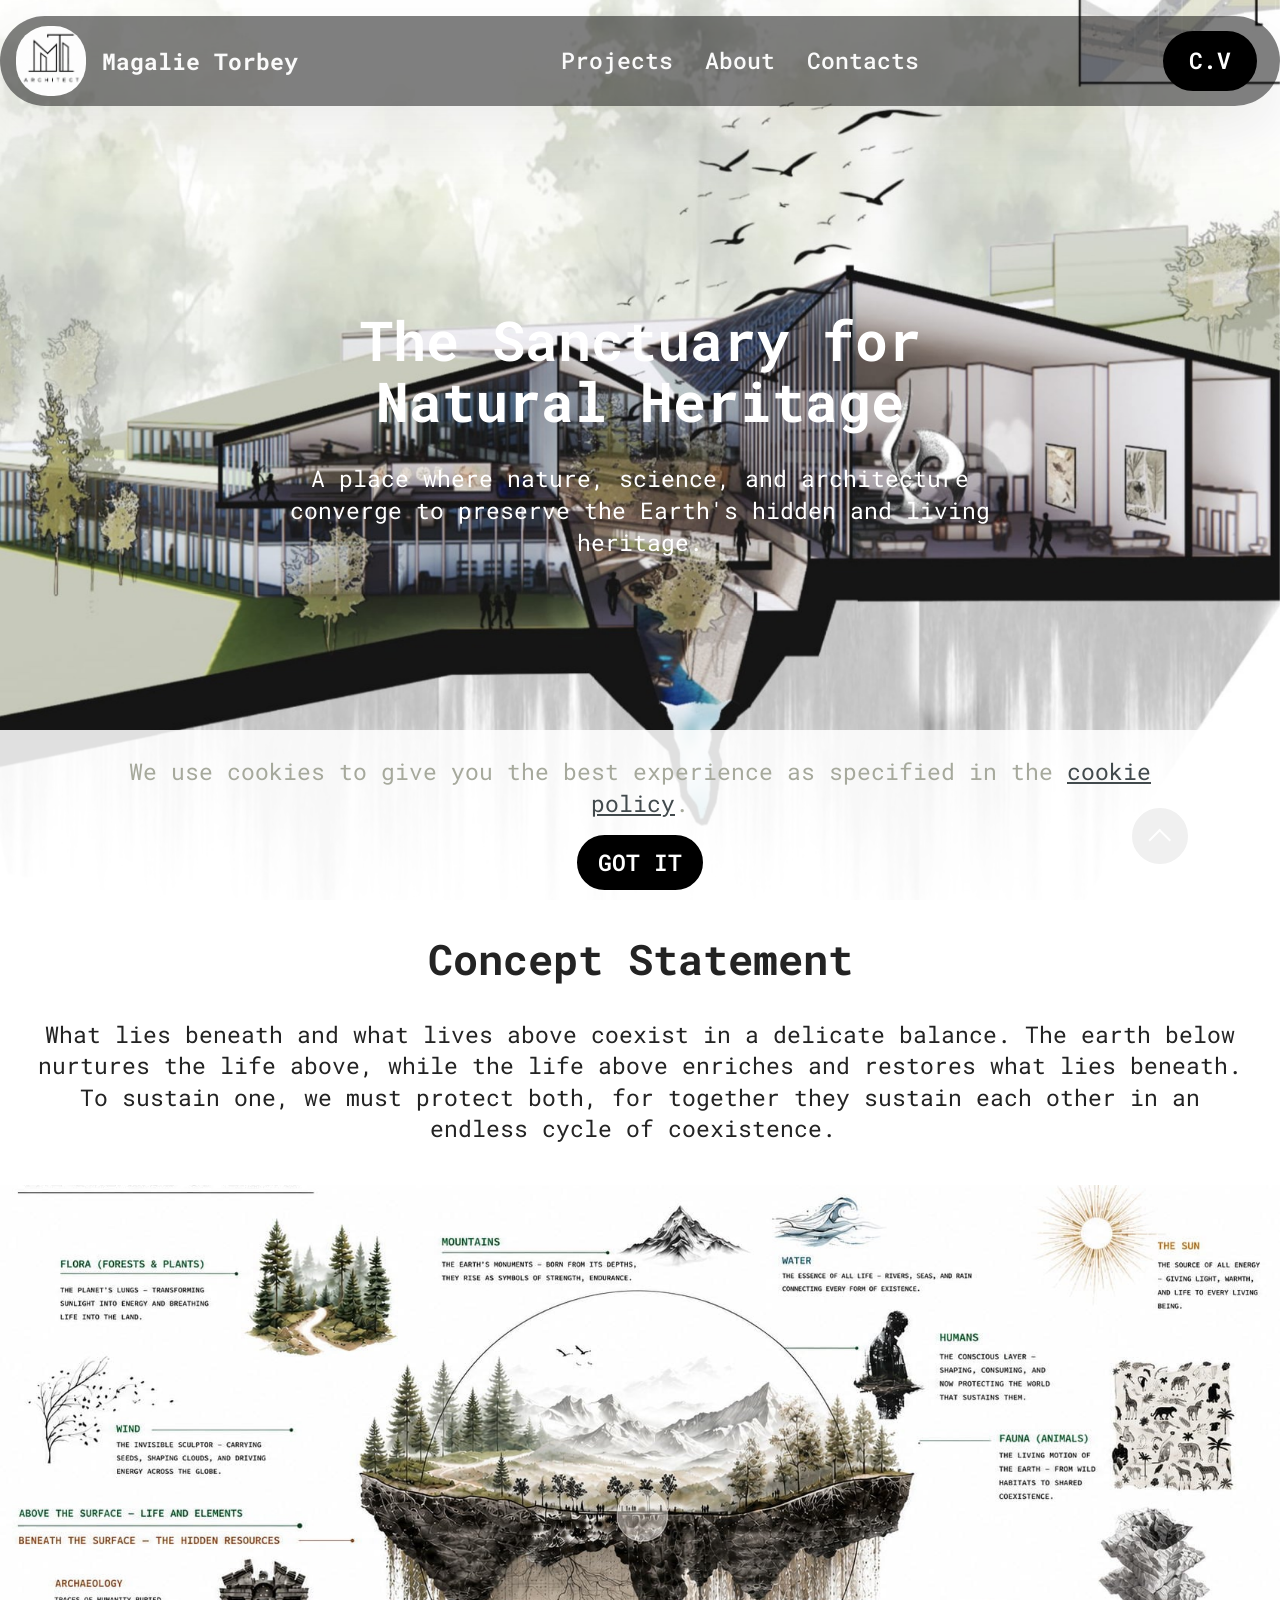
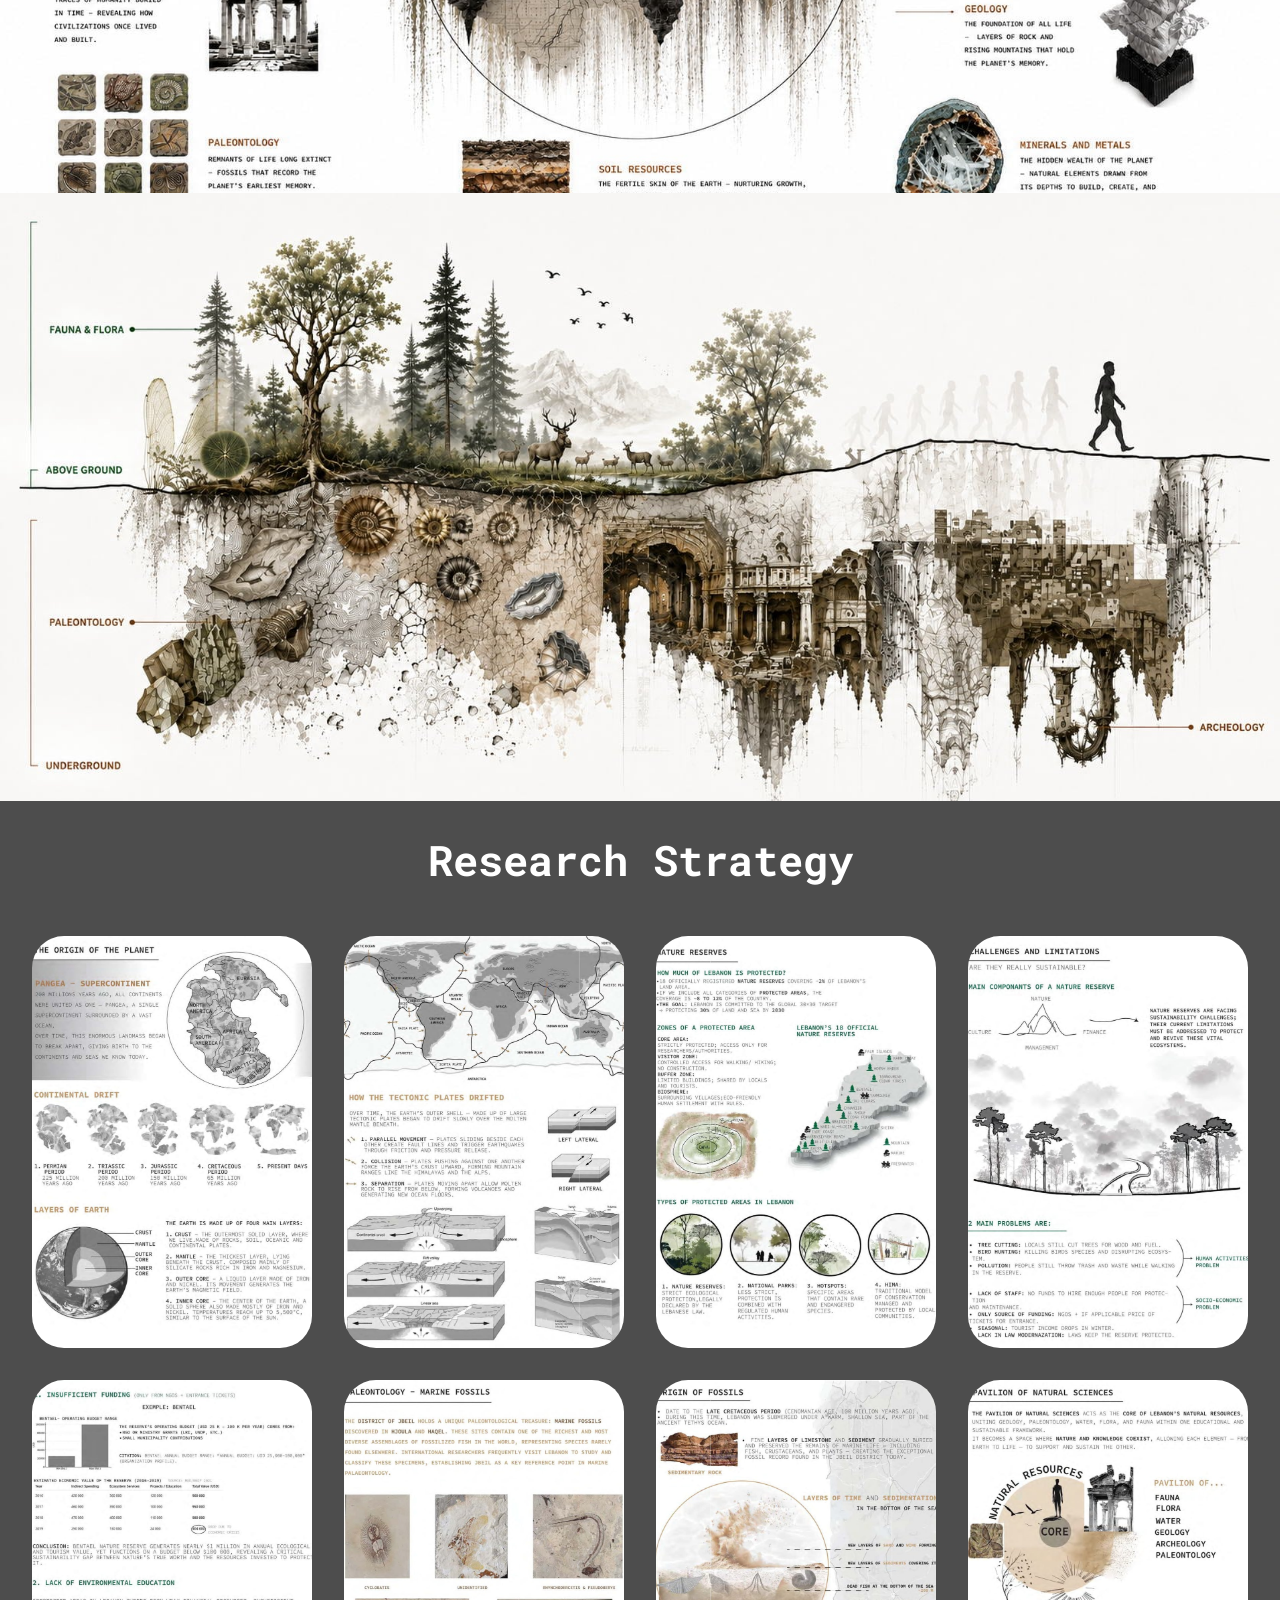
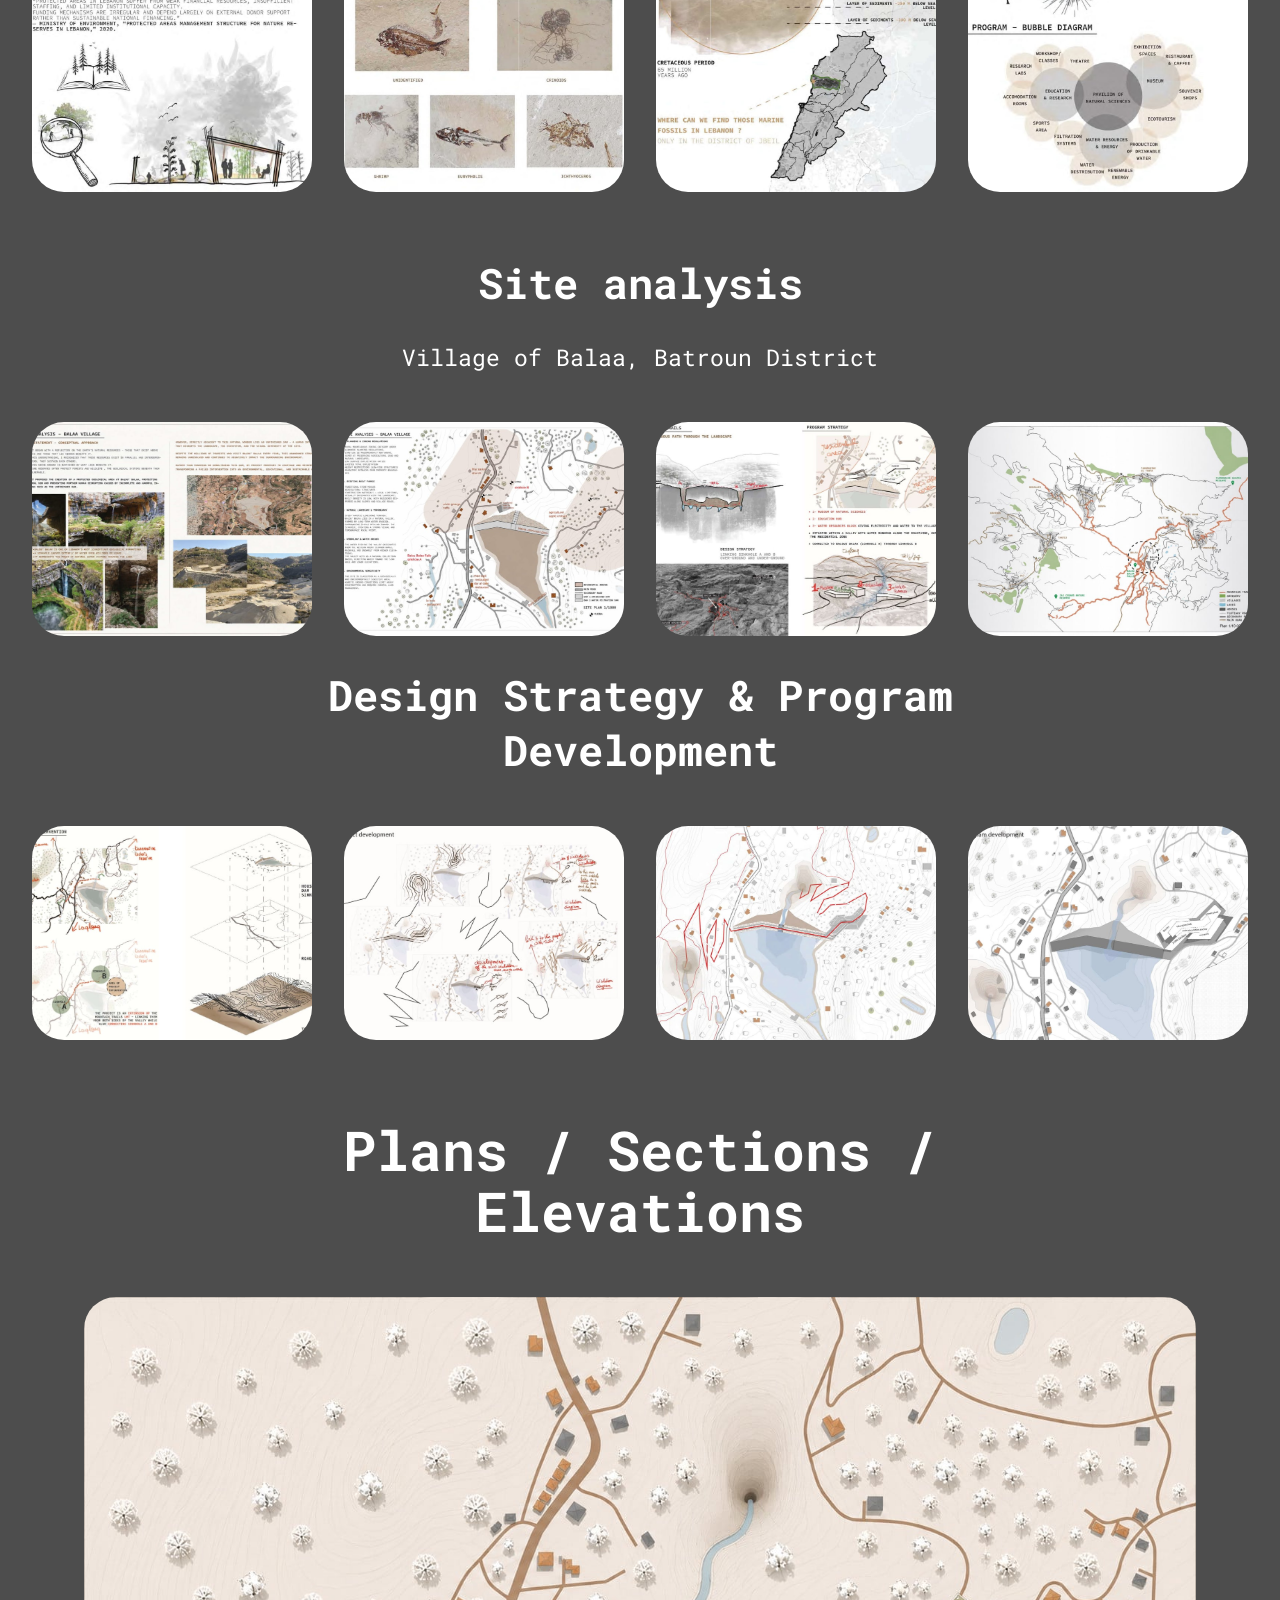
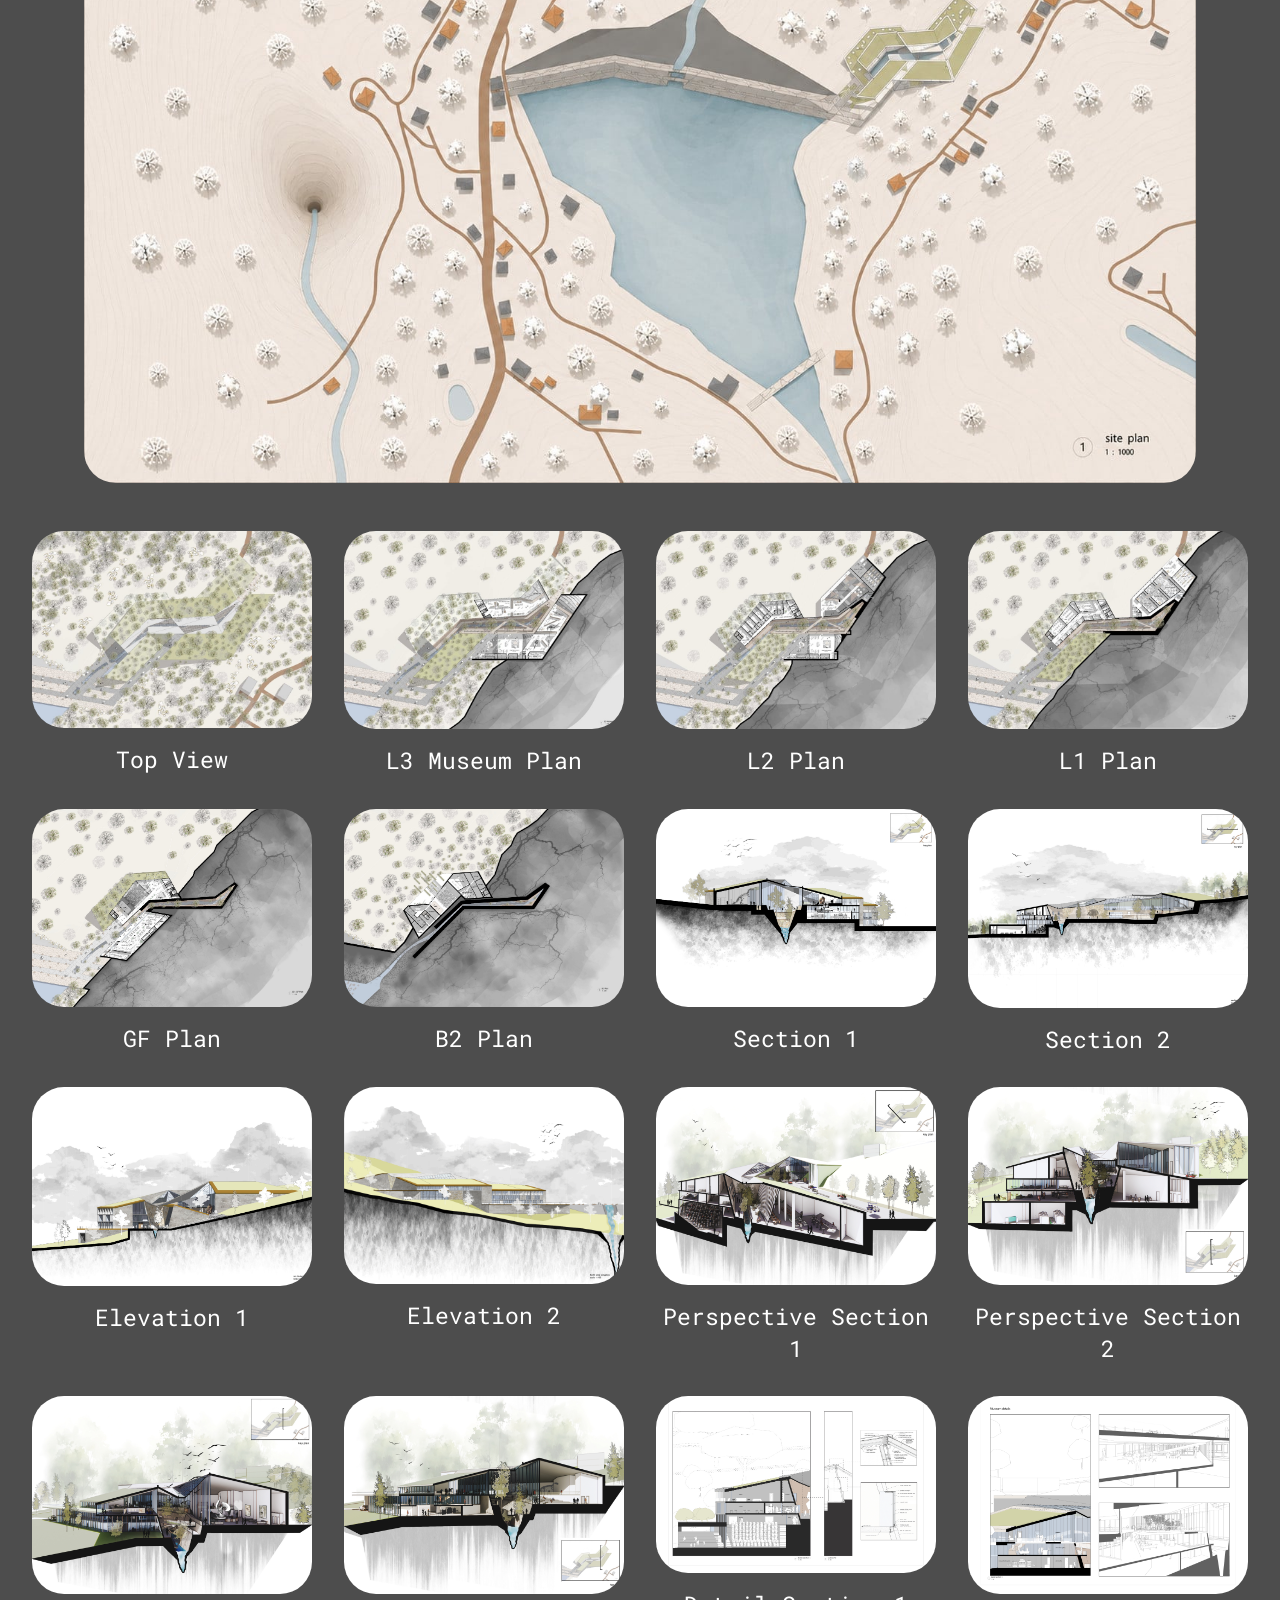
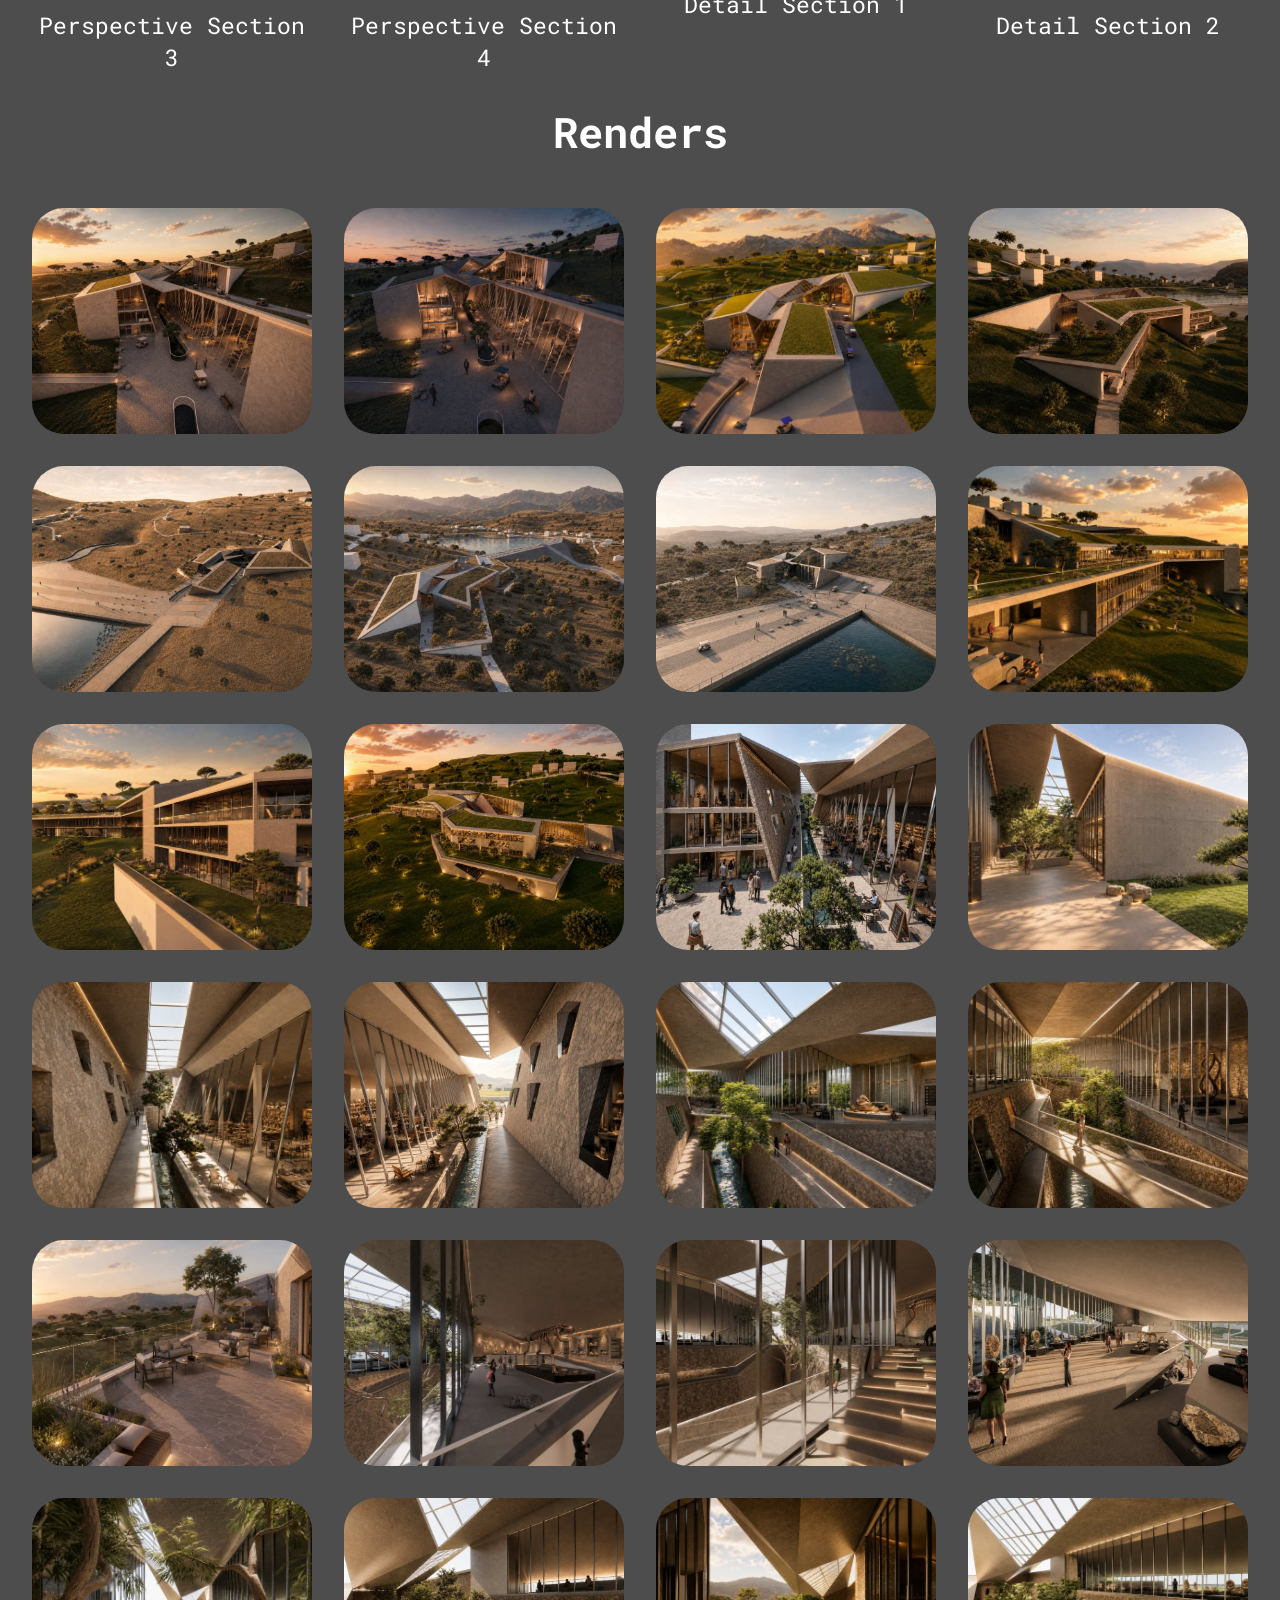
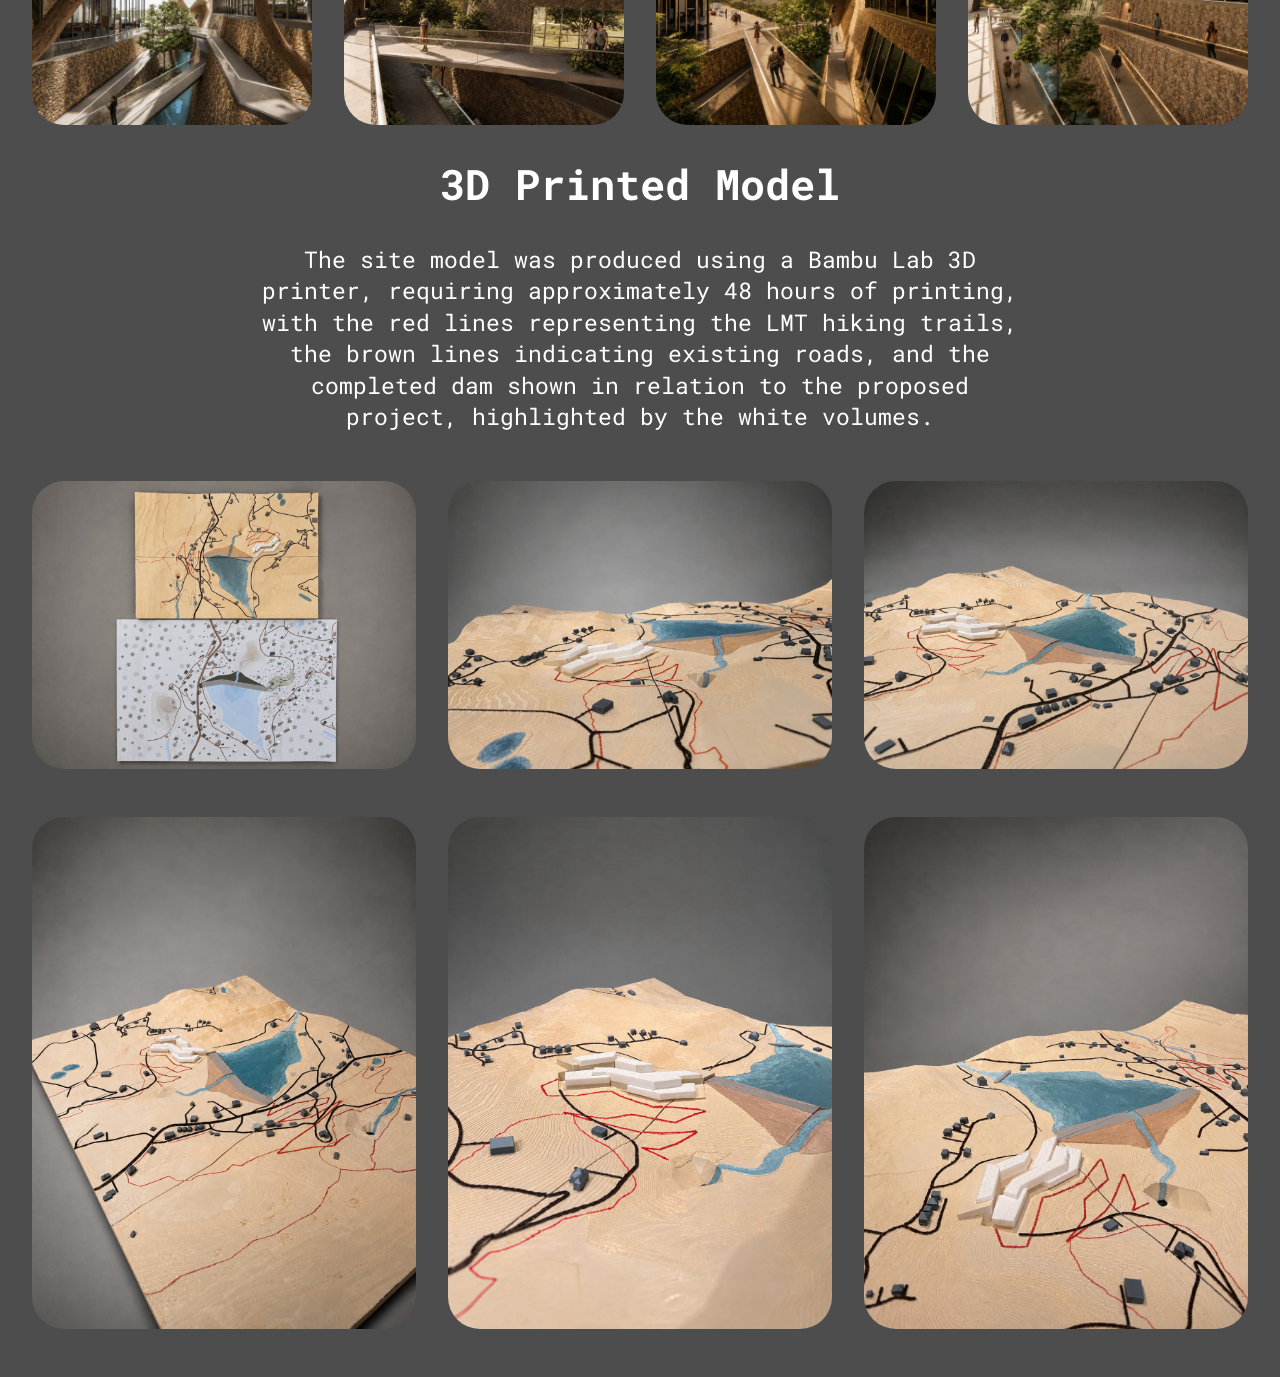
==== commit a8905f54: "create github pages" ====
--- a/page1.html
+++ b/page1.html
@@ -20,7 +20,7 @@
   <link rel="stylesheet" href="assets/theme/css/style.css">
   <link rel="preload" href="https://fonts.googleapis.com/css?family=Roboto+Mono:100,200,300,400,500,600,700,100i,200i,300i,400i,500i,600i,700i&display=swap" as="style" onload="this.onload=null;this.rel='stylesheet'">
   <noscript><link rel="stylesheet" href="https://fonts.googleapis.com/css?family=Roboto+Mono:100,200,300,400,500,600,700,100i,200i,300i,400i,500i,600i,700i&display=swap"></noscript>
-  <link rel="preload" as="style" href="assets/mobirise/css/mbr-additional.css?v=fgOvU7"><link rel="stylesheet" href="assets/mobirise/css/mbr-additional.css?v=fgOvU7" type="text/css">
+  <link rel="preload" as="style" href="assets/mobirise/css/mbr-additional.css?v=9fxNUC"><link rel="stylesheet" href="assets/mobirise/css/mbr-additional.css?v=9fxNUC" type="text/css">
 
   
   
@@ -144,84 +144,84 @@
         
         <div class="row mbr-gallery">
             <div class="col-12 col-md-6 col-lg-3 item gallery-image">
-                <div class="item-wrapper mb-3" data-toggle="modal" data-bs-toggle="modal" data-target="#vvtIDA931R-modal" data-bs-target="#vvtIDA931R-modal">
-                    <img class="w-100" src="assets/images/w12-872x1233.webp" alt="Mobirise Website Builder" data-slide-to="0" data-bs-slide-to="0" data-target="#lb-vvtIDA931R" data-bs-target="#lb-vvtIDA931R">
-                    <div class="icon-wrapper">
-                        <span class="mobi-mbri mobi-mbri-search mbr-iconfont mbr-iconfont-btn"></span>
-                    </div>
-                </div>
-                
-            </div>
-            <div class="col-12 col-md-6 col-lg-3 item gallery-image">
-                <div class="item-wrapper mb-3" data-toggle="modal" data-bs-toggle="modal" data-target="#vvtIDA931R-modal" data-bs-target="#vvtIDA931R-modal">
-                    <img class="w-100" src="assets/images/w13-872x1233.webp" alt="Mobirise Website Builder" data-slide-to="1" data-bs-slide-to="1" data-target="#lb-vvtIDA931R" data-bs-target="#lb-vvtIDA931R">
-                    <div class="icon-wrapper">
-                        <span class="mobi-mbri mobi-mbri-search mbr-iconfont mbr-iconfont-btn"></span>
-                    </div>
-                </div>
-                
-            </div>
-            <div class="col-12 col-md-6 col-lg-3 item gallery-image">
-                <div class="item-wrapper mb-3" data-toggle="modal" data-bs-toggle="modal" data-target="#vvtIDA931R-modal" data-bs-target="#vvtIDA931R-modal">
-                    <img class="w-100" src="assets/images/w14-872x1233.webp" alt="Mobirise Website Builder" data-slide-to="2" data-bs-slide-to="2" data-target="#lb-vvtIDA931R" data-bs-target="#lb-vvtIDA931R">
-                    <div class="icon-wrapper">
-                        <span class="mobi-mbri mobi-mbri-search mbr-iconfont mbr-iconfont-btn"></span>
-                    </div>
-                </div>
-                
-            </div>
-            <div class="col-12 col-md-6 col-lg-3 item gallery-image">
-                <div class="item-wrapper mb-3" data-toggle="modal" data-bs-toggle="modal" data-target="#vvtIDA931R-modal" data-bs-target="#vvtIDA931R-modal">
-                    <img class="w-100" src="assets/images/w15-872x1233.webp" alt="Mobirise Website Builder" data-slide-to="3" data-bs-slide-to="3" data-target="#lb-vvtIDA931R" data-bs-target="#lb-vvtIDA931R">
-                    <div class="icon-wrapper">
-                        <span class="mobi-mbri mobi-mbri-search mbr-iconfont mbr-iconfont-btn"></span>
-                    </div>
-                </div>
-                
-            </div>
-            <div class="col-12 col-md-6 col-lg-3 item gallery-image">
-                <div class="item-wrapper mb-3" data-toggle="modal" data-bs-toggle="modal" data-target="#vvtIDA931R-modal" data-bs-target="#vvtIDA931R-modal">
-                    <img class="w-100" src="assets/images/w16-872x1233.webp" alt="Mobirise Website Builder" data-slide-to="4" data-bs-slide-to="4" data-target="#lb-vvtIDA931R" data-bs-target="#lb-vvtIDA931R">
-                    <div class="icon-wrapper">
-                        <span class="mobi-mbri mobi-mbri-search mbr-iconfont mbr-iconfont-btn"></span>
-                    </div>
-                </div>
-                
-            </div>
-            <div class="col-12 col-md-6 col-lg-3 item gallery-image">
-                <div class="item-wrapper mb-3" data-toggle="modal" data-bs-toggle="modal" data-target="#vvtIDA931R-modal" data-bs-target="#vvtIDA931R-modal">
-                    <img class="w-100" src="assets/images/w17-872x1233.webp" alt="Mobirise Website Builder" data-slide-to="5" data-bs-slide-to="5" data-target="#lb-vvtIDA931R" data-bs-target="#lb-vvtIDA931R">
-                    <div class="icon-wrapper">
-                        <span class="mobi-mbri mobi-mbri-search mbr-iconfont mbr-iconfont-btn"></span>
-                    </div>
-                </div>
-                
-            </div>
-            <div class="col-12 col-md-6 col-lg-3 item gallery-image">
-                <div class="item-wrapper mb-3" data-toggle="modal" data-bs-toggle="modal" data-target="#vvtIDA931R-modal" data-bs-target="#vvtIDA931R-modal">
-                    <img class="w-100" src="assets/images/w18-compressed-872x1233.webp" alt="Mobirise Website Builder" data-slide-to="6" data-bs-slide-to="6" data-target="#lb-vvtIDA931R" data-bs-target="#lb-vvtIDA931R">
-                    <div class="icon-wrapper">
-                        <span class="mobi-mbri mobi-mbri-search mbr-iconfont mbr-iconfont-btn"></span>
-                    </div>
-                </div>
-                
-            </div>
-            <div class="col-12 col-md-6 col-lg-3 item gallery-image">
-                <div class="item-wrapper mb-3" data-toggle="modal" data-bs-toggle="modal" data-target="#vvtIDA931R-modal" data-bs-target="#vvtIDA931R-modal">
-                    <img class="w-100" src="assets/images/w19-872x1233.webp" alt="Mobirise Website Builder" data-slide-to="7" data-bs-slide-to="7" data-target="#lb-vvtIDA931R" data-bs-target="#lb-vvtIDA931R">
-                    <div class="icon-wrapper">
-                        <span class="mobi-mbri mobi-mbri-search mbr-iconfont mbr-iconfont-btn"></span>
-                    </div>
-                </div>
-                
-            </div>
-        </div>
-
-        <div class="modal mbr-slider" tabindex="-1" role="dialog" aria-hidden="true" id="vvtIDA931R-modal">
+                <div class="item-wrapper mb-3" data-toggle="modal" data-bs-toggle="modal" data-target="#vvvqADIW1H-modal" data-bs-target="#vvvqADIW1H-modal">
+                    <img class="w-100" src="assets/images/w12-872x1233.webp" alt="Mobirise Website Builder" data-slide-to="0" data-bs-slide-to="0" data-target="#lb-vvvqADIW1H" data-bs-target="#lb-vvvqADIW1H">
+                    <div class="icon-wrapper">
+                        <span class="mobi-mbri mobi-mbri-search mbr-iconfont mbr-iconfont-btn"></span>
+                    </div>
+                </div>
+                
+            </div>
+            <div class="col-12 col-md-6 col-lg-3 item gallery-image">
+                <div class="item-wrapper mb-3" data-toggle="modal" data-bs-toggle="modal" data-target="#vvvqADIW1H-modal" data-bs-target="#vvvqADIW1H-modal">
+                    <img class="w-100" src="assets/images/w13-872x1233.webp" alt="Mobirise Website Builder" data-slide-to="1" data-bs-slide-to="1" data-target="#lb-vvvqADIW1H" data-bs-target="#lb-vvvqADIW1H">
+                    <div class="icon-wrapper">
+                        <span class="mobi-mbri mobi-mbri-search mbr-iconfont mbr-iconfont-btn"></span>
+                    </div>
+                </div>
+                
+            </div>
+            <div class="col-12 col-md-6 col-lg-3 item gallery-image">
+                <div class="item-wrapper mb-3" data-toggle="modal" data-bs-toggle="modal" data-target="#vvvqADIW1H-modal" data-bs-target="#vvvqADIW1H-modal">
+                    <img class="w-100" src="assets/images/w14-872x1233.webp" alt="Mobirise Website Builder" data-slide-to="2" data-bs-slide-to="2" data-target="#lb-vvvqADIW1H" data-bs-target="#lb-vvvqADIW1H">
+                    <div class="icon-wrapper">
+                        <span class="mobi-mbri mobi-mbri-search mbr-iconfont mbr-iconfont-btn"></span>
+                    </div>
+                </div>
+                
+            </div>
+            <div class="col-12 col-md-6 col-lg-3 item gallery-image">
+                <div class="item-wrapper mb-3" data-toggle="modal" data-bs-toggle="modal" data-target="#vvvqADIW1H-modal" data-bs-target="#vvvqADIW1H-modal">
+                    <img class="w-100" src="assets/images/w15-872x1233.webp" alt="Mobirise Website Builder" data-slide-to="3" data-bs-slide-to="3" data-target="#lb-vvvqADIW1H" data-bs-target="#lb-vvvqADIW1H">
+                    <div class="icon-wrapper">
+                        <span class="mobi-mbri mobi-mbri-search mbr-iconfont mbr-iconfont-btn"></span>
+                    </div>
+                </div>
+                
+            </div>
+            <div class="col-12 col-md-6 col-lg-3 item gallery-image">
+                <div class="item-wrapper mb-3" data-toggle="modal" data-bs-toggle="modal" data-target="#vvvqADIW1H-modal" data-bs-target="#vvvqADIW1H-modal">
+                    <img class="w-100" src="assets/images/w16-872x1233.webp" alt="Mobirise Website Builder" data-slide-to="4" data-bs-slide-to="4" data-target="#lb-vvvqADIW1H" data-bs-target="#lb-vvvqADIW1H">
+                    <div class="icon-wrapper">
+                        <span class="mobi-mbri mobi-mbri-search mbr-iconfont mbr-iconfont-btn"></span>
+                    </div>
+                </div>
+                
+            </div>
+            <div class="col-12 col-md-6 col-lg-3 item gallery-image">
+                <div class="item-wrapper mb-3" data-toggle="modal" data-bs-toggle="modal" data-target="#vvvqADIW1H-modal" data-bs-target="#vvvqADIW1H-modal">
+                    <img class="w-100" src="assets/images/w17-872x1233.webp" alt="Mobirise Website Builder" data-slide-to="5" data-bs-slide-to="5" data-target="#lb-vvvqADIW1H" data-bs-target="#lb-vvvqADIW1H">
+                    <div class="icon-wrapper">
+                        <span class="mobi-mbri mobi-mbri-search mbr-iconfont mbr-iconfont-btn"></span>
+                    </div>
+                </div>
+                
+            </div>
+            <div class="col-12 col-md-6 col-lg-3 item gallery-image">
+                <div class="item-wrapper mb-3" data-toggle="modal" data-bs-toggle="modal" data-target="#vvvqADIW1H-modal" data-bs-target="#vvvqADIW1H-modal">
+                    <img class="w-100" src="assets/images/w18-compressed-872x1233.webp" alt="Mobirise Website Builder" data-slide-to="6" data-bs-slide-to="6" data-target="#lb-vvvqADIW1H" data-bs-target="#lb-vvvqADIW1H">
+                    <div class="icon-wrapper">
+                        <span class="mobi-mbri mobi-mbri-search mbr-iconfont mbr-iconfont-btn"></span>
+                    </div>
+                </div>
+                
+            </div>
+            <div class="col-12 col-md-6 col-lg-3 item gallery-image">
+                <div class="item-wrapper mb-3" data-toggle="modal" data-bs-toggle="modal" data-target="#vvvqADIW1H-modal" data-bs-target="#vvvqADIW1H-modal">
+                    <img class="w-100" src="assets/images/w19-872x1233.webp" alt="Mobirise Website Builder" data-slide-to="7" data-bs-slide-to="7" data-target="#lb-vvvqADIW1H" data-bs-target="#lb-vvvqADIW1H">
+                    <div class="icon-wrapper">
+                        <span class="mobi-mbri mobi-mbri-search mbr-iconfont mbr-iconfont-btn"></span>
+                    </div>
+                </div>
+                
+            </div>
+        </div>
+
+        <div class="modal mbr-slider" tabindex="-1" role="dialog" aria-hidden="true" id="vvvqADIW1H-modal">
             <div class="modal-dialog" role="document">
                 <div class="modal-content">
                     <div class="modal-body">
-                        <div class="carousel slide" data-pause="false" data-bs-pause="false" id="lb-vvtIDA931R" data-interval="5000" data-bs-interval="5000">
+                        <div class="carousel slide" data-pause="false" data-bs-pause="false" id="lb-vvvqADIW1H" data-interval="5000" data-bs-interval="5000">
                             <div class="carousel-inner">
                                 <div class="carousel-item active">
                                     <img class="d-block w-100" src="assets/images/w12-872x1233.webp" alt="Mobirise Website Builder">
@@ -249,22 +249,22 @@
                                 </div>
                             </div>
                             <ol class="carousel-indicators">
-                                <li data-slide-to="0" data-bs-slide-to="0" class="active" data-target="#lb-vvtIDA931R" data-bs-target="#lb-vvtIDA931R"></li>
-                                <li data-slide-to="1" data-bs-slide-to="1" data-target="#lb-vvtIDA931R" data-bs-target="#lb-vvtIDA931R"></li>
-                                <li data-slide-to="2" data-bs-slide-to="2" data-target="#lb-vvtIDA931R" data-bs-target="#lb-vvtIDA931R"></li>
-                                <li data-slide-to="3" data-bs-slide-to="3" data-target="#lb-vvtIDA931R" data-bs-target="#lb-vvtIDA931R"></li>
-                                <li data-slide-to="4" data-bs-slide-to="4" data-target="#lb-vvtIDA931R" data-bs-target="#lb-vvtIDA931R"></li>
-                                <li data-slide-to="5" data-bs-slide-to="5" data-target="#lb-vvtIDA931R" data-bs-target="#lb-vvtIDA931R"></li>
-                                <li data-slide-to="6" data-bs-slide-to="6" data-target="#lb-vvtIDA931R" data-bs-target="#lb-vvtIDA931R"></li>
-                                <li data-slide-to="7" data-bs-slide-to="7" data-target="#lb-vvtIDA931R" data-bs-target="#lb-vvtIDA931R"></li>
+                                <li data-slide-to="0" data-bs-slide-to="0" class="active" data-target="#lb-vvvqADIW1H" data-bs-target="#lb-vvvqADIW1H"></li>
+                                <li data-slide-to="1" data-bs-slide-to="1" data-target="#lb-vvvqADIW1H" data-bs-target="#lb-vvvqADIW1H"></li>
+                                <li data-slide-to="2" data-bs-slide-to="2" data-target="#lb-vvvqADIW1H" data-bs-target="#lb-vvvqADIW1H"></li>
+                                <li data-slide-to="3" data-bs-slide-to="3" data-target="#lb-vvvqADIW1H" data-bs-target="#lb-vvvqADIW1H"></li>
+                                <li data-slide-to="4" data-bs-slide-to="4" data-target="#lb-vvvqADIW1H" data-bs-target="#lb-vvvqADIW1H"></li>
+                                <li data-slide-to="5" data-bs-slide-to="5" data-target="#lb-vvvqADIW1H" data-bs-target="#lb-vvvqADIW1H"></li>
+                                <li data-slide-to="6" data-bs-slide-to="6" data-target="#lb-vvvqADIW1H" data-bs-target="#lb-vvvqADIW1H"></li>
+                                <li data-slide-to="7" data-bs-slide-to="7" data-target="#lb-vvvqADIW1H" data-bs-target="#lb-vvvqADIW1H"></li>
                             </ol>
                             <a role="button" href="" class="close" data-dismiss="modal" data-bs-dismiss="modal" aria-label="Close">
                             </a>
-                            <a class="carousel-control-prev carousel-control" role="button" data-slide="prev" data-bs-slide="prev" href="#lb-vvtIDA931R">
+                            <a class="carousel-control-prev carousel-control" role="button" data-slide="prev" data-bs-slide="prev" href="#lb-vvvqADIW1H">
                                 <span class="mobi-mbri mobi-mbri-arrow-prev" aria-hidden="true"></span>
                                 <span class="sr-only visually-hidden">Previous</span>
                             </a>
-                            <a class="carousel-control-next carousel-control" role="button" data-slide="next" data-bs-slide="next" href="#lb-vvtIDA931R">
+                            <a class="carousel-control-next carousel-control" role="button" data-slide="next" data-bs-slide="next" href="#lb-vvvqADIW1H">
                                 <span class="mobi-mbri mobi-mbri-arrow-next" aria-hidden="true"></span>
                                 <span class="sr-only visually-hidden">Next</span>
                             </a>
@@ -292,35 +292,35 @@
         
         <div class="row mbr-gallery">
             <div class="col-12 col-md-6 col-lg-3 item gallery-image">
-                <div class="item-wrapper mb-3" data-toggle="modal" data-bs-toggle="modal" data-target="#vvtIDAHNr6-modal" data-bs-target="#vvtIDAHNr6-modal">
-                    <img class="w-100" src="assets/images/w61-872x581.webp" alt="Mobirise Website Builder" data-slide-to="0" data-bs-slide-to="0" data-target="#lb-vvtIDAHNr6" data-bs-target="#lb-vvtIDAHNr6">
-                    <div class="icon-wrapper">
-                        <span class="mobi-mbri mobi-mbri-search mbr-iconfont mbr-iconfont-btn"></span>
-                    </div>
-                </div>
-                
-            </div>
-            <div class="col-12 col-md-6 col-lg-3 item gallery-image">
-                <div class="item-wrapper mb-3" data-toggle="modal" data-bs-toggle="modal" data-target="#vvtIDAHNr6-modal" data-bs-target="#vvtIDAHNr6-modal">
-                    <img class="w-100" src="assets/images/w60-872x617.webp" alt="Mobirise Website Builder" data-slide-to="1" data-bs-slide-to="1" data-target="#lb-vvtIDAHNr6" data-bs-target="#lb-vvtIDAHNr6">
-                    <div class="icon-wrapper">
-                        <span class="mobi-mbri mobi-mbri-search mbr-iconfont mbr-iconfont-btn"></span>
-                    </div>
-                </div>
-                
-            </div>
-            <div class="col-12 col-md-6 col-lg-3 item gallery-image">
-                <div class="item-wrapper mb-3" data-toggle="modal" data-bs-toggle="modal" data-target="#vvtIDAHNr6-modal" data-bs-target="#vvtIDAHNr6-modal">
-                    <img class="w-100" src="assets/images/w63-872x587.webp" alt="Mobirise Website Builder" data-slide-to="2" data-bs-slide-to="2" data-target="#lb-vvtIDAHNr6" data-bs-target="#lb-vvtIDAHNr6">
-                    <div class="icon-wrapper">
-                        <span class="mobi-mbri mobi-mbri-search mbr-iconfont mbr-iconfont-btn"></span>
-                    </div>
-                </div>
-                
-            </div>
-            <div class="col-12 col-md-6 col-lg-3 item gallery-image">
-                <div class="item-wrapper mb-3" data-toggle="modal" data-bs-toggle="modal" data-target="#vvtIDAHNr6-modal" data-bs-target="#vvtIDAHNr6-modal">
-                    <img class="w-100" src="assets/images/w62-872x616.webp" alt="Mobirise Website Builder" data-slide-to="3" data-bs-slide-to="3" data-target="#lb-vvtIDAHNr6" data-bs-target="#lb-vvtIDAHNr6">
+                <div class="item-wrapper mb-3" data-toggle="modal" data-bs-toggle="modal" data-target="#vvvqAE7bt3-modal" data-bs-target="#vvvqAE7bt3-modal">
+                    <img class="w-100" src="assets/images/w61-872x581.webp" alt="Mobirise Website Builder" data-slide-to="0" data-bs-slide-to="0" data-target="#lb-vvvqAE7bt3" data-bs-target="#lb-vvvqAE7bt3">
+                    <div class="icon-wrapper">
+                        <span class="mobi-mbri mobi-mbri-search mbr-iconfont mbr-iconfont-btn"></span>
+                    </div>
+                </div>
+                
+            </div>
+            <div class="col-12 col-md-6 col-lg-3 item gallery-image">
+                <div class="item-wrapper mb-3" data-toggle="modal" data-bs-toggle="modal" data-target="#vvvqAE7bt3-modal" data-bs-target="#vvvqAE7bt3-modal">
+                    <img class="w-100" src="assets/images/w60-872x617.webp" alt="Mobirise Website Builder" data-slide-to="1" data-bs-slide-to="1" data-target="#lb-vvvqAE7bt3" data-bs-target="#lb-vvvqAE7bt3">
+                    <div class="icon-wrapper">
+                        <span class="mobi-mbri mobi-mbri-search mbr-iconfont mbr-iconfont-btn"></span>
+                    </div>
+                </div>
+                
+            </div>
+            <div class="col-12 col-md-6 col-lg-3 item gallery-image">
+                <div class="item-wrapper mb-3" data-toggle="modal" data-bs-toggle="modal" data-target="#vvvqAE7bt3-modal" data-bs-target="#vvvqAE7bt3-modal">
+                    <img class="w-100" src="assets/images/w63-872x587.webp" alt="Mobirise Website Builder" data-slide-to="2" data-bs-slide-to="2" data-target="#lb-vvvqAE7bt3" data-bs-target="#lb-vvvqAE7bt3">
+                    <div class="icon-wrapper">
+                        <span class="mobi-mbri mobi-mbri-search mbr-iconfont mbr-iconfont-btn"></span>
+                    </div>
+                </div>
+                
+            </div>
+            <div class="col-12 col-md-6 col-lg-3 item gallery-image">
+                <div class="item-wrapper mb-3" data-toggle="modal" data-bs-toggle="modal" data-target="#vvvqAE7bt3-modal" data-bs-target="#vvvqAE7bt3-modal">
+                    <img class="w-100" src="assets/images/w62-872x616.webp" alt="Mobirise Website Builder" data-slide-to="3" data-bs-slide-to="3" data-target="#lb-vvvqAE7bt3" data-bs-target="#lb-vvvqAE7bt3">
                     <div class="icon-wrapper">
                         <span class="mobi-mbri mobi-mbri-search mbr-iconfont mbr-iconfont-btn"></span>
                     </div>
@@ -333,11 +333,11 @@
             
         </div>
 
-        <div class="modal mbr-slider" tabindex="-1" role="dialog" aria-hidden="true" id="vvtIDAHNr6-modal">
+        <div class="modal mbr-slider" tabindex="-1" role="dialog" aria-hidden="true" id="vvvqAE7bt3-modal">
             <div class="modal-dialog" role="document">
                 <div class="modal-content">
                     <div class="modal-body">
-                        <div class="carousel slide" data-pause="false" data-bs-pause="false" id="lb-vvtIDAHNr6" data-interval="5000" data-bs-interval="5000">
+                        <div class="carousel slide" data-pause="false" data-bs-pause="false" id="lb-vvvqAE7bt3" data-interval="5000" data-bs-interval="5000">
                             <div class="carousel-inner">
                                 <div class="carousel-item active">
                                     <img class="d-block w-100" src="assets/images/w61-872x581.webp" alt="Mobirise Website Builder">
@@ -357,10 +357,10 @@
                                 
                             </div>
                             <ol class="carousel-indicators">
-                                <li data-slide-to="0" data-bs-slide-to="0" class="active" data-target="#lb-vvtIDAHNr6" data-bs-target="#lb-vvtIDAHNr6"></li>
-                                <li data-slide-to="1" data-bs-slide-to="1" data-target="#lb-vvtIDAHNr6" data-bs-target="#lb-vvtIDAHNr6"></li>
-                                <li data-slide-to="2" data-bs-slide-to="2" data-target="#lb-vvtIDAHNr6" data-bs-target="#lb-vvtIDAHNr6"></li>
-                                <li data-slide-to="3" data-bs-slide-to="3" data-target="#lb-vvtIDAHNr6" data-bs-target="#lb-vvtIDAHNr6"></li>
+                                <li data-slide-to="0" data-bs-slide-to="0" class="active" data-target="#lb-vvvqAE7bt3" data-bs-target="#lb-vvvqAE7bt3"></li>
+                                <li data-slide-to="1" data-bs-slide-to="1" data-target="#lb-vvvqAE7bt3" data-bs-target="#lb-vvvqAE7bt3"></li>
+                                <li data-slide-to="2" data-bs-slide-to="2" data-target="#lb-vvvqAE7bt3" data-bs-target="#lb-vvvqAE7bt3"></li>
+                                <li data-slide-to="3" data-bs-slide-to="3" data-target="#lb-vvvqAE7bt3" data-bs-target="#lb-vvvqAE7bt3"></li>
                                 
                                 
                                 
@@ -368,11 +368,11 @@
                             </ol>
                             <a role="button" href="" class="close" data-dismiss="modal" data-bs-dismiss="modal" aria-label="Close">
                             </a>
-                            <a class="carousel-control-prev carousel-control" role="button" data-slide="prev" data-bs-slide="prev" href="#lb-vvtIDAHNr6">
+                            <a class="carousel-control-prev carousel-control" role="button" data-slide="prev" data-bs-slide="prev" href="#lb-vvvqAE7bt3">
                                 <span class="mobi-mbri mobi-mbri-arrow-prev" aria-hidden="true"></span>
                                 <span class="sr-only visually-hidden">Previous</span>
                             </a>
-                            <a class="carousel-control-next carousel-control" role="button" data-slide="next" data-bs-slide="next" href="#lb-vvtIDAHNr6">
+                            <a class="carousel-control-next carousel-control" role="button" data-slide="next" data-bs-slide="next" href="#lb-vvvqAE7bt3">
                                 <span class="mobi-mbri mobi-mbri-arrow-next" aria-hidden="true"></span>
                                 <span class="sr-only visually-hidden">Next</span>
                             </a>
@@ -400,35 +400,35 @@
         
         <div class="row mbr-gallery">
             <div class="col-12 col-md-6 col-lg-3 item gallery-image">
-                <div class="item-wrapper mb-3" data-toggle="modal" data-bs-toggle="modal" data-target="#vvtIDB9ijo-modal" data-bs-target="#vvtIDB9ijo-modal">
-                    <img class="w-100" src="assets/images/w20-872x575.webp" alt="Mobirise Website Builder" data-slide-to="0" data-bs-slide-to="0" data-target="#lb-vvtIDB9ijo" data-bs-target="#lb-vvtIDB9ijo">
-                    <div class="icon-wrapper">
-                        <span class="mobi-mbri mobi-mbri-search mbr-iconfont mbr-iconfont-btn"></span>
-                    </div>
-                </div>
-                
-            </div>
-            <div class="col-12 col-md-6 col-lg-3 item gallery-image">
-                <div class="item-wrapper mb-3" data-toggle="modal" data-bs-toggle="modal" data-target="#vvtIDB9ijo-modal" data-bs-target="#vvtIDB9ijo-modal">
-                    <img class="w-100" src="assets/images/w22-872x613.webp" alt="Mobirise Website Builder" data-slide-to="1" data-bs-slide-to="1" data-target="#lb-vvtIDB9ijo" data-bs-target="#lb-vvtIDB9ijo">
-                    <div class="icon-wrapper">
-                        <span class="mobi-mbri mobi-mbri-search mbr-iconfont mbr-iconfont-btn"></span>
-                    </div>
-                </div>
-                
-            </div>
-            <div class="col-12 col-md-6 col-lg-3 item gallery-image">
-                <div class="item-wrapper mb-3" data-toggle="modal" data-bs-toggle="modal" data-target="#vvtIDB9ijo-modal" data-bs-target="#vvtIDB9ijo-modal">
-                    <img class="w-100" src="assets/images/w23-872x617.webp" alt="Mobirise Website Builder" data-slide-to="2" data-bs-slide-to="2" data-target="#lb-vvtIDB9ijo" data-bs-target="#lb-vvtIDB9ijo">
-                    <div class="icon-wrapper">
-                        <span class="mobi-mbri mobi-mbri-search mbr-iconfont mbr-iconfont-btn"></span>
-                    </div>
-                </div>
-                
-            </div>
-            <div class="col-12 col-md-6 col-lg-3 item gallery-image">
-                <div class="item-wrapper mb-3" data-toggle="modal" data-bs-toggle="modal" data-target="#vvtIDB9ijo-modal" data-bs-target="#vvtIDB9ijo-modal">
-                    <img class="w-100" src="assets/images/w21-872x613.webp" alt="Mobirise Website Builder" data-slide-to="3" data-bs-slide-to="3" data-target="#lb-vvtIDB9ijo" data-bs-target="#lb-vvtIDB9ijo">
+                <div class="item-wrapper mb-3" data-toggle="modal" data-bs-toggle="modal" data-target="#vvvqAEpnjy-modal" data-bs-target="#vvvqAEpnjy-modal">
+                    <img class="w-100" src="assets/images/w20-872x575.webp" alt="Mobirise Website Builder" data-slide-to="0" data-bs-slide-to="0" data-target="#lb-vvvqAEpnjy" data-bs-target="#lb-vvvqAEpnjy">
+                    <div class="icon-wrapper">
+                        <span class="mobi-mbri mobi-mbri-search mbr-iconfont mbr-iconfont-btn"></span>
+                    </div>
+                </div>
+                
+            </div>
+            <div class="col-12 col-md-6 col-lg-3 item gallery-image">
+                <div class="item-wrapper mb-3" data-toggle="modal" data-bs-toggle="modal" data-target="#vvvqAEpnjy-modal" data-bs-target="#vvvqAEpnjy-modal">
+                    <img class="w-100" src="assets/images/w22-872x613.webp" alt="Mobirise Website Builder" data-slide-to="1" data-bs-slide-to="1" data-target="#lb-vvvqAEpnjy" data-bs-target="#lb-vvvqAEpnjy">
+                    <div class="icon-wrapper">
+                        <span class="mobi-mbri mobi-mbri-search mbr-iconfont mbr-iconfont-btn"></span>
+                    </div>
+                </div>
+                
+            </div>
+            <div class="col-12 col-md-6 col-lg-3 item gallery-image">
+                <div class="item-wrapper mb-3" data-toggle="modal" data-bs-toggle="modal" data-target="#vvvqAEpnjy-modal" data-bs-target="#vvvqAEpnjy-modal">
+                    <img class="w-100" src="assets/images/w23-872x617.webp" alt="Mobirise Website Builder" data-slide-to="2" data-bs-slide-to="2" data-target="#lb-vvvqAEpnjy" data-bs-target="#lb-vvvqAEpnjy">
+                    <div class="icon-wrapper">
+                        <span class="mobi-mbri mobi-mbri-search mbr-iconfont mbr-iconfont-btn"></span>
+                    </div>
+                </div>
+                
+            </div>
+            <div class="col-12 col-md-6 col-lg-3 item gallery-image">
+                <div class="item-wrapper mb-3" data-toggle="modal" data-bs-toggle="modal" data-target="#vvvqAEpnjy-modal" data-bs-target="#vvvqAEpnjy-modal">
+                    <img class="w-100" src="assets/images/w21-872x613.webp" alt="Mobirise Website Builder" data-slide-to="3" data-bs-slide-to="3" data-target="#lb-vvvqAEpnjy" data-bs-target="#lb-vvvqAEpnjy">
                     <div class="icon-wrapper">
                         <span class="mobi-mbri mobi-mbri-search mbr-iconfont mbr-iconfont-btn"></span>
                     </div>
@@ -441,11 +441,11 @@
             
         </div>
 
-        <div class="modal mbr-slider" tabindex="-1" role="dialog" aria-hidden="true" id="vvtIDB9ijo-modal">
+        <div class="modal mbr-slider" tabindex="-1" role="dialog" aria-hidden="true" id="vvvqAEpnjy-modal">
             <div class="modal-dialog" role="document">
                 <div class="modal-content">
                     <div class="modal-body">
-                        <div class="carousel slide" data-pause="false" data-bs-pause="false" id="lb-vvtIDB9ijo" data-interval="5000" data-bs-interval="5000">
+                        <div class="carousel slide" data-pause="false" data-bs-pause="false" id="lb-vvvqAEpnjy" data-interval="5000" data-bs-interval="5000">
                             <div class="carousel-inner">
                                 <div class="carousel-item active">
                                     <img class="d-block w-100" src="assets/images/w20-872x575.webp" alt="Mobirise Website Builder">
@@ -465,10 +465,10 @@
                                 
                             </div>
                             <ol class="carousel-indicators">
-                                <li data-slide-to="0" data-bs-slide-to="0" class="active" data-target="#lb-vvtIDB9ijo" data-bs-target="#lb-vvtIDB9ijo"></li>
-                                <li data-slide-to="1" data-bs-slide-to="1" data-target="#lb-vvtIDB9ijo" data-bs-target="#lb-vvtIDB9ijo"></li>
-                                <li data-slide-to="2" data-bs-slide-to="2" data-target="#lb-vvtIDB9ijo" data-bs-target="#lb-vvtIDB9ijo"></li>
-                                <li data-slide-to="3" data-bs-slide-to="3" data-target="#lb-vvtIDB9ijo" data-bs-target="#lb-vvtIDB9ijo"></li>
+                                <li data-slide-to="0" data-bs-slide-to="0" class="active" data-target="#lb-vvvqAEpnjy" data-bs-target="#lb-vvvqAEpnjy"></li>
+                                <li data-slide-to="1" data-bs-slide-to="1" data-target="#lb-vvvqAEpnjy" data-bs-target="#lb-vvvqAEpnjy"></li>
+                                <li data-slide-to="2" data-bs-slide-to="2" data-target="#lb-vvvqAEpnjy" data-bs-target="#lb-vvvqAEpnjy"></li>
+                                <li data-slide-to="3" data-bs-slide-to="3" data-target="#lb-vvvqAEpnjy" data-bs-target="#lb-vvvqAEpnjy"></li>
                                 
                                 
                                 
@@ -476,11 +476,11 @@
                             </ol>
                             <a role="button" href="" class="close" data-dismiss="modal" data-bs-dismiss="modal" aria-label="Close">
                             </a>
-                            <a class="carousel-control-prev carousel-control" role="button" data-slide="prev" data-bs-slide="prev" href="#lb-vvtIDB9ijo">
+                            <a class="carousel-control-prev carousel-control" role="button" data-slide="prev" data-bs-slide="prev" href="#lb-vvvqAEpnjy">
                                 <span class="mobi-mbri mobi-mbri-arrow-prev" aria-hidden="true"></span>
                                 <span class="sr-only visually-hidden">Previous</span>
                             </a>
-                            <a class="carousel-control-next carousel-control" role="button" data-slide="next" data-bs-slide="next" href="#lb-vvtIDB9ijo">
+                            <a class="carousel-control-next carousel-control" role="button" data-slide="next" data-bs-slide="next" href="#lb-vvvqAEpnjy">
                                 <span class="mobi-mbri mobi-mbri-arrow-next" aria-hidden="true"></span>
                                 <span class="sr-only visually-hidden">Next</span>
                             </a>
@@ -528,8 +528,8 @@
         
         <div class="row mbr-gallery">
             <div class="col-12 col-md-6 col-lg-3 item gallery-image">
-                <div class="item-wrapper mb-3" data-toggle="modal" data-bs-toggle="modal" data-target="#vvtIDBRCmR-modal" data-bs-target="#vvtIDBRCmR-modal">
-                    <img class="w-100" src="assets/images/w40-872x490.webp" alt="Mobirise Website Builder" data-slide-to="0" data-bs-slide-to="0" data-target="#lb-vvtIDBRCmR" data-bs-target="#lb-vvtIDBRCmR">
+                <div class="item-wrapper mb-3" data-toggle="modal" data-bs-toggle="modal" data-target="#vvvqAETMuf-modal" data-bs-target="#vvvqAETMuf-modal">
+                    <img class="w-100" src="assets/images/top-view-compressed-872x614.webp" alt="Mobirise Website Builder" data-slide-to="0" data-bs-slide-to="0" data-target="#lb-vvvqAETMuf" data-bs-target="#lb-vvvqAETMuf">
                     <div class="icon-wrapper">
                         <span class="mobi-mbri mobi-mbri-search mbr-iconfont mbr-iconfont-btn"></span>
                     </div>
@@ -537,8 +537,8 @@
                 <h6 class="mbr-item-subtitle mbr-fonts-style align-center mb-0 mt-3 display-7">Top View</h6>
             </div>
             <div class="col-12 col-md-6 col-lg-3 item gallery-image">
-                <div class="item-wrapper mb-3" data-toggle="modal" data-bs-toggle="modal" data-target="#vvtIDBRCmR-modal" data-bs-target="#vvtIDBRCmR-modal">
-                    <img class="w-100" src="assets/images/l320museum20compressed-872x618.webp" alt="Mobirise Website Builder" data-slide-to="1" data-bs-slide-to="1" data-target="#lb-vvtIDBRCmR" data-bs-target="#lb-vvtIDBRCmR">
+                <div class="item-wrapper mb-3" data-toggle="modal" data-bs-toggle="modal" data-target="#vvvqAETMuf-modal" data-bs-target="#vvvqAETMuf-modal">
+                    <img class="w-100" src="assets/images/l320museum20compressed-872x618.webp" alt="Mobirise Website Builder" data-slide-to="1" data-bs-slide-to="1" data-target="#lb-vvvqAETMuf" data-bs-target="#lb-vvvqAETMuf">
                     <div class="icon-wrapper">
                         <span class="mobi-mbri mobi-mbri-search mbr-iconfont mbr-iconfont-btn"></span>
                     </div>
@@ -546,8 +546,8 @@
                 <h6 class="mbr-item-subtitle mbr-fonts-style align-center mb-0 mt-3 display-7">L3 Museum Plan</h6>
             </div>
             <div class="col-12 col-md-6 col-lg-3 item gallery-image">
-                <div class="item-wrapper mb-3" data-toggle="modal" data-bs-toggle="modal" data-target="#vvtIDBRCmR-modal" data-bs-target="#vvtIDBRCmR-modal">
-                    <img class="w-100" src="assets/images/l2-compressed-872x618.webp" alt="Mobirise Website Builder" data-slide-to="2" data-bs-slide-to="2" data-target="#lb-vvtIDBRCmR" data-bs-target="#lb-vvtIDBRCmR">
+                <div class="item-wrapper mb-3" data-toggle="modal" data-bs-toggle="modal" data-target="#vvvqAETMuf-modal" data-bs-target="#vvvqAETMuf-modal">
+                    <img class="w-100" src="assets/images/l2-compressed-872x618.webp" alt="Mobirise Website Builder" data-slide-to="2" data-bs-slide-to="2" data-target="#lb-vvvqAETMuf" data-bs-target="#lb-vvvqAETMuf">
                     <div class="icon-wrapper">
                         <span class="mobi-mbri mobi-mbri-search mbr-iconfont mbr-iconfont-btn"></span>
                     </div>
@@ -555,8 +555,8 @@
                 <h6 class="mbr-item-subtitle mbr-fonts-style align-center mb-0 mt-3 display-7">L2 Plan</h6>
             </div>
             <div class="col-12 col-md-6 col-lg-3 item gallery-image">
-                <div class="item-wrapper mb-3" data-toggle="modal" data-bs-toggle="modal" data-target="#vvtIDBRCmR-modal" data-bs-target="#vvtIDBRCmR-modal">
-                    <img class="w-100" src="assets/images/l1-compressed-872x618.webp" alt="Mobirise Website Builder" data-slide-to="3" data-bs-slide-to="3" data-target="#lb-vvtIDBRCmR" data-bs-target="#lb-vvtIDBRCmR">
+                <div class="item-wrapper mb-3" data-toggle="modal" data-bs-toggle="modal" data-target="#vvvqAETMuf-modal" data-bs-target="#vvvqAETMuf-modal">
+                    <img class="w-100" src="assets/images/l1-compressed-872x618.webp" alt="Mobirise Website Builder" data-slide-to="3" data-bs-slide-to="3" data-target="#lb-vvvqAETMuf" data-bs-target="#lb-vvvqAETMuf">
                     <div class="icon-wrapper">
                         <span class="mobi-mbri mobi-mbri-search mbr-iconfont mbr-iconfont-btn"></span>
                     </div>
@@ -564,8 +564,8 @@
                 <h6 class="mbr-item-subtitle mbr-fonts-style align-center mb-0 mt-3 display-7">L1 Plan</h6>
             </div>
             <div class="col-12 col-md-6 col-lg-3 item gallery-image">
-                <div class="item-wrapper mb-3" data-toggle="modal" data-bs-toggle="modal" data-target="#vvtIDBRCmR-modal" data-bs-target="#vvtIDBRCmR-modal">
-                    <img class="w-100" src="assets/images/l0-gf-plan-compressed.webp" alt="Mobirise Website Builder" data-slide-to="4" data-bs-slide-to="4" data-target="#lb-vvtIDBRCmR" data-bs-target="#lb-vvtIDBRCmR">
+                <div class="item-wrapper mb-3" data-toggle="modal" data-bs-toggle="modal" data-target="#vvvqAETMuf-modal" data-bs-target="#vvvqAETMuf-modal">
+                    <img class="w-100" src="assets/images/l0-gf-plan-compressed.webp" alt="Mobirise Website Builder" data-slide-to="4" data-bs-slide-to="4" data-target="#lb-vvvqAETMuf" data-bs-target="#lb-vvvqAETMuf">
                     <div class="icon-wrapper">
                         <span class="mobi-mbri mobi-mbri-search mbr-iconfont mbr-iconfont-btn"></span>
                     </div>
@@ -573,8 +573,8 @@
                 <h6 class="mbr-item-subtitle mbr-fonts-style align-center mb-0 mt-3 display-7">GF Plan</h6>
             </div>
             <div class="col-12 col-md-6 col-lg-3 item gallery-image">
-                <div class="item-wrapper mb-3" data-toggle="modal" data-bs-toggle="modal" data-target="#vvtIDBRCmR-modal" data-bs-target="#vvtIDBRCmR-modal">
-                    <img class="w-100" src="assets/images/b2-compressed.webp" alt="Mobirise Website Builder" data-slide-to="5" data-bs-slide-to="5" data-target="#lb-vvtIDBRCmR" data-bs-target="#lb-vvtIDBRCmR">
+                <div class="item-wrapper mb-3" data-toggle="modal" data-bs-toggle="modal" data-target="#vvvqAETMuf-modal" data-bs-target="#vvvqAETMuf-modal">
+                    <img class="w-100" src="assets/images/b2-compressed.webp" alt="Mobirise Website Builder" data-slide-to="5" data-bs-slide-to="5" data-target="#lb-vvvqAETMuf" data-bs-target="#lb-vvvqAETMuf">
                     <div class="icon-wrapper">
                         <span class="mobi-mbri mobi-mbri-search mbr-iconfont mbr-iconfont-btn"></span>
                     </div>
@@ -582,8 +582,8 @@
                 <h6 class="mbr-item-subtitle mbr-fonts-style align-center mb-0 mt-3 display-7">B2 Plan</h6>
             </div>
             <div class="col-12 col-md-6 col-lg-3 item gallery-image">
-                <div class="item-wrapper mb-3" data-toggle="modal" data-bs-toggle="modal" data-target="#vvtIDBRCmR-modal" data-bs-target="#vvtIDBRCmR-modal">
-                    <img class="w-100" src="assets/images/section-1-compressed.webp" alt="Mobirise Website Builder" data-slide-to="6" data-bs-slide-to="6" data-target="#lb-vvtIDBRCmR" data-bs-target="#lb-vvtIDBRCmR">
+                <div class="item-wrapper mb-3" data-toggle="modal" data-bs-toggle="modal" data-target="#vvvqAETMuf-modal" data-bs-target="#vvvqAETMuf-modal">
+                    <img class="w-100" src="assets/images/section-1-compressed.webp" alt="Mobirise Website Builder" data-slide-to="6" data-bs-slide-to="6" data-target="#lb-vvvqAETMuf" data-bs-target="#lb-vvvqAETMuf">
                     <div class="icon-wrapper">
                         <span class="mobi-mbri mobi-mbri-search mbr-iconfont mbr-iconfont-btn"></span>
                     </div>
@@ -591,8 +591,8 @@
                 <h6 class="mbr-item-subtitle mbr-fonts-style align-center mb-0 mt-3 display-7">Section 1</h6>
             </div>
             <div class="col-12 col-md-6 col-lg-3 item gallery-image">
-                <div class="item-wrapper mb-3" data-toggle="modal" data-bs-toggle="modal" data-target="#vvtIDBRCmR-modal" data-bs-target="#vvtIDBRCmR-modal">
-                    <img class="w-100" src="assets/images/section-2-compressed.webp" alt="Mobirise Website Builder" data-slide-to="7" data-bs-slide-to="7" data-target="#lb-vvtIDBRCmR" data-bs-target="#lb-vvtIDBRCmR">
+                <div class="item-wrapper mb-3" data-toggle="modal" data-bs-toggle="modal" data-target="#vvvqAETMuf-modal" data-bs-target="#vvvqAETMuf-modal">
+                    <img class="w-100" src="assets/images/section-2-compressed.webp" alt="Mobirise Website Builder" data-slide-to="7" data-bs-slide-to="7" data-target="#lb-vvvqAETMuf" data-bs-target="#lb-vvvqAETMuf">
                     <div class="icon-wrapper">
                         <span class="mobi-mbri mobi-mbri-search mbr-iconfont mbr-iconfont-btn"></span>
                     </div>
@@ -601,14 +601,14 @@
             </div>
         </div>
 
-        <div class="modal mbr-slider" tabindex="-1" role="dialog" aria-hidden="true" id="vvtIDBRCmR-modal">
+        <div class="modal mbr-slider" tabindex="-1" role="dialog" aria-hidden="true" id="vvvqAETMuf-modal">
             <div class="modal-dialog" role="document">
                 <div class="modal-content">
                     <div class="modal-body">
-                        <div class="carousel slide" data-pause="false" data-bs-pause="false" id="lb-vvtIDBRCmR" data-interval="5000" data-bs-interval="5000">
+                        <div class="carousel slide" data-pause="false" data-bs-pause="false" id="lb-vvvqAETMuf" data-interval="5000" data-bs-interval="5000">
                             <div class="carousel-inner">
                                 <div class="carousel-item active">
-                                    <img class="d-block w-100" src="assets/images/w40-872x490.webp" alt="Mobirise Website Builder">
+                                    <img class="d-block w-100" src="assets/images/top-view-compressed-872x614.webp" alt="Mobirise Website Builder">
                                 </div>
                                 <div class="carousel-item">
                                     <img class="d-block w-100" src="assets/images/l320museum20compressed-872x618.webp" alt="Mobirise Website Builder">
@@ -633,22 +633,22 @@
                                 </div>
                             </div>
                             <ol class="carousel-indicators">
-                                <li data-slide-to="0" data-bs-slide-to="0" class="active" data-target="#lb-vvtIDBRCmR" data-bs-target="#lb-vvtIDBRCmR"></li>
-                                <li data-slide-to="1" data-bs-slide-to="1" data-target="#lb-vvtIDBRCmR" data-bs-target="#lb-vvtIDBRCmR"></li>
-                                <li data-slide-to="2" data-bs-slide-to="2" data-target="#lb-vvtIDBRCmR" data-bs-target="#lb-vvtIDBRCmR"></li>
-                                <li data-slide-to="3" data-bs-slide-to="3" data-target="#lb-vvtIDBRCmR" data-bs-target="#lb-vvtIDBRCmR"></li>
-                                <li data-slide-to="4" data-bs-slide-to="4" data-target="#lb-vvtIDBRCmR" data-bs-target="#lb-vvtIDBRCmR"></li>
-                                <li data-slide-to="5" data-bs-slide-to="5" data-target="#lb-vvtIDBRCmR" data-bs-target="#lb-vvtIDBRCmR"></li>
-                                <li data-slide-to="6" data-bs-slide-to="6" data-target="#lb-vvtIDBRCmR" data-bs-target="#lb-vvtIDBRCmR"></li>
-                                <li data-slide-to="7" data-bs-slide-to="7" data-target="#lb-vvtIDBRCmR" data-bs-target="#lb-vvtIDBRCmR"></li>
+                                <li data-slide-to="0" data-bs-slide-to="0" class="active" data-target="#lb-vvvqAETMuf" data-bs-target="#lb-vvvqAETMuf"></li>
+                                <li data-slide-to="1" data-bs-slide-to="1" data-target="#lb-vvvqAETMuf" data-bs-target="#lb-vvvqAETMuf"></li>
+                                <li data-slide-to="2" data-bs-slide-to="2" data-target="#lb-vvvqAETMuf" data-bs-target="#lb-vvvqAETMuf"></li>
+                                <li data-slide-to="3" data-bs-slide-to="3" data-target="#lb-vvvqAETMuf" data-bs-target="#lb-vvvqAETMuf"></li>
+                                <li data-slide-to="4" data-bs-slide-to="4" data-target="#lb-vvvqAETMuf" data-bs-target="#lb-vvvqAETMuf"></li>
+                                <li data-slide-to="5" data-bs-slide-to="5" data-target="#lb-vvvqAETMuf" data-bs-target="#lb-vvvqAETMuf"></li>
+                                <li data-slide-to="6" data-bs-slide-to="6" data-target="#lb-vvvqAETMuf" data-bs-target="#lb-vvvqAETMuf"></li>
+                                <li data-slide-to="7" data-bs-slide-to="7" data-target="#lb-vvvqAETMuf" data-bs-target="#lb-vvvqAETMuf"></li>
                             </ol>
                             <a role="button" href="" class="close" data-dismiss="modal" data-bs-dismiss="modal" aria-label="Close">
                             </a>
-                            <a class="carousel-control-prev carousel-control" role="button" data-slide="prev" data-bs-slide="prev" href="#lb-vvtIDBRCmR">
+                            <a class="carousel-control-prev carousel-control" role="button" data-slide="prev" data-bs-slide="prev" href="#lb-vvvqAETMuf">
                                 <span class="mobi-mbri mobi-mbri-arrow-prev" aria-hidden="true"></span>
                                 <span class="sr-only visually-hidden">Previous</span>
                             </a>
-                            <a class="carousel-control-next carousel-control" role="button" data-slide="next" data-bs-slide="next" href="#lb-vvtIDBRCmR">
+                            <a class="carousel-control-next carousel-control" role="button" data-slide="next" data-bs-slide="next" href="#lb-vvvqAETMuf">
                                 <span class="mobi-mbri mobi-mbri-arrow-next" aria-hidden="true"></span>
                                 <span class="sr-only visually-hidden">Next</span>
                             </a>
@@ -673,8 +673,8 @@
         
         <div class="row mbr-gallery">
             <div class="col-12 col-md-6 col-lg-3 item gallery-image">
-                <div class="item-wrapper mb-3" data-toggle="modal" data-bs-toggle="modal" data-target="#vvtIDCvS2J-modal" data-bs-target="#vvtIDCvS2J-modal">
-                    <img class="w-100" src="assets/images/elevation-1-compressed.webp" alt="Mobirise Website Builder" data-slide-to="0" data-bs-slide-to="0" data-target="#lb-vvtIDCvS2J" data-bs-target="#lb-vvtIDCvS2J">
+                <div class="item-wrapper mb-3" data-toggle="modal" data-bs-toggle="modal" data-target="#vvvqAFii4f-modal" data-bs-target="#vvvqAFii4f-modal">
+                    <img class="w-100" src="assets/images/elevation-1-compressed.webp" alt="Mobirise Website Builder" data-slide-to="0" data-bs-slide-to="0" data-target="#lb-vvvqAFii4f" data-bs-target="#lb-vvvqAFii4f">
                     <div class="icon-wrapper">
                         <span class="mobi-mbri mobi-mbri-search mbr-iconfont mbr-iconfont-btn"></span>
                     </div>
@@ -682,8 +682,8 @@
                 <h6 class="mbr-item-subtitle mbr-fonts-style align-center mb-0 mt-3 display-7">Elevation 1</h6>
             </div>
             <div class="col-12 col-md-6 col-lg-3 item gallery-image">
-                <div class="item-wrapper mb-3" data-toggle="modal" data-bs-toggle="modal" data-target="#vvtIDCvS2J-modal" data-bs-target="#vvtIDCvS2J-modal">
-                    <img class="w-100" src="assets/images/elevation20220compressed-872x614.webp" alt="Mobirise Website Builder" data-slide-to="1" data-bs-slide-to="1" data-target="#lb-vvtIDCvS2J" data-bs-target="#lb-vvtIDCvS2J">
+                <div class="item-wrapper mb-3" data-toggle="modal" data-bs-toggle="modal" data-target="#vvvqAFii4f-modal" data-bs-target="#vvvqAFii4f-modal">
+                    <img class="w-100" src="assets/images/elevation20220compressed-872x614.webp" alt="Mobirise Website Builder" data-slide-to="1" data-bs-slide-to="1" data-target="#lb-vvvqAFii4f" data-bs-target="#lb-vvvqAFii4f">
                     <div class="icon-wrapper">
                         <span class="mobi-mbri mobi-mbri-search mbr-iconfont mbr-iconfont-btn"></span>
                     </div>
@@ -691,8 +691,8 @@
                 <h6 class="mbr-item-subtitle mbr-fonts-style align-center mb-0 mt-3 display-7">Elevation 2</h6>
             </div>
             <div class="col-12 col-md-6 col-lg-3 item gallery-image">
-                <div class="item-wrapper mb-3" data-toggle="modal" data-bs-toggle="modal" data-target="#vvtIDCvS2J-modal" data-bs-target="#vvtIDCvS2J-modal">
-                    <img class="w-100" src="assets/images/perspective-sections-1-compressed.webp" alt="Mobirise Website Builder" data-slide-to="2" data-bs-slide-to="2" data-target="#lb-vvtIDCvS2J" data-bs-target="#lb-vvtIDCvS2J">
+                <div class="item-wrapper mb-3" data-toggle="modal" data-bs-toggle="modal" data-target="#vvvqAFii4f-modal" data-bs-target="#vvvqAFii4f-modal">
+                    <img class="w-100" src="assets/images/perspective-sections-1-compressed.webp" alt="Mobirise Website Builder" data-slide-to="2" data-bs-slide-to="2" data-target="#lb-vvvqAFii4f" data-bs-target="#lb-vvvqAFii4f">
                     <div class="icon-wrapper">
                         <span class="mobi-mbri mobi-mbri-search mbr-iconfont mbr-iconfont-btn"></span>
                     </div>
@@ -700,8 +700,8 @@
                 <h6 class="mbr-item-subtitle mbr-fonts-style align-center mb-0 mt-3 display-7">Perspective Section 1</h6>
             </div>
             <div class="col-12 col-md-6 col-lg-3 item gallery-image">
-                <div class="item-wrapper mb-3" data-toggle="modal" data-bs-toggle="modal" data-target="#vvtIDCvS2J-modal" data-bs-target="#vvtIDCvS2J-modal">
-                    <img class="w-100" src="assets/images/perspective-sections-2-compressed.webp" alt="Mobirise Website Builder" data-slide-to="3" data-bs-slide-to="3" data-target="#lb-vvtIDCvS2J" data-bs-target="#lb-vvtIDCvS2J">
+                <div class="item-wrapper mb-3" data-toggle="modal" data-bs-toggle="modal" data-target="#vvvqAFii4f-modal" data-bs-target="#vvvqAFii4f-modal">
+                    <img class="w-100" src="assets/images/perspective-sections-2-compressed.webp" alt="Mobirise Website Builder" data-slide-to="3" data-bs-slide-to="3" data-target="#lb-vvvqAFii4f" data-bs-target="#lb-vvvqAFii4f">
                     <div class="icon-wrapper">
                         <span class="mobi-mbri mobi-mbri-search mbr-iconfont mbr-iconfont-btn"></span>
                     </div>
@@ -709,8 +709,8 @@
                 <h6 class="mbr-item-subtitle mbr-fonts-style align-center mb-0 mt-3 display-7">Perspective Section 2</h6>
             </div>
             <div class="col-12 col-md-6 col-lg-3 item gallery-image">
-                <div class="item-wrapper mb-3" data-toggle="modal" data-bs-toggle="modal" data-target="#vvtIDCvS2J-modal" data-bs-target="#vvtIDCvS2J-modal">
-                    <img class="w-100" src="assets/images/perspective-sections-3-compressed.webp" alt="Mobirise Website Builder" data-slide-to="4" data-bs-slide-to="4" data-target="#lb-vvtIDCvS2J" data-bs-target="#lb-vvtIDCvS2J">
+                <div class="item-wrapper mb-3" data-toggle="modal" data-bs-toggle="modal" data-target="#vvvqAFii4f-modal" data-bs-target="#vvvqAFii4f-modal">
+                    <img class="w-100" src="assets/images/perspective-sections-3-compressed.webp" alt="Mobirise Website Builder" data-slide-to="4" data-bs-slide-to="4" data-target="#lb-vvvqAFii4f" data-bs-target="#lb-vvvqAFii4f">
                     <div class="icon-wrapper">
                         <span class="mobi-mbri mobi-mbri-search mbr-iconfont mbr-iconfont-btn"></span>
                     </div>
@@ -718,8 +718,8 @@
                 <h6 class="mbr-item-subtitle mbr-fonts-style align-center mb-0 mt-3 display-7">Perspective Section 3</h6>
             </div>
             <div class="col-12 col-md-6 col-lg-3 item gallery-image">
-                <div class="item-wrapper mb-3" data-toggle="modal" data-bs-toggle="modal" data-target="#vvtIDCvS2J-modal" data-bs-target="#vvtIDCvS2J-modal">
-                    <img class="w-100" src="assets/images/perspective-sections-4-compressed.webp" alt="Mobirise Website Builder" data-slide-to="5" data-bs-slide-to="5" data-target="#lb-vvtIDCvS2J" data-bs-target="#lb-vvtIDCvS2J">
+                <div class="item-wrapper mb-3" data-toggle="modal" data-bs-toggle="modal" data-target="#vvvqAFii4f-modal" data-bs-target="#vvvqAFii4f-modal">
+                    <img class="w-100" src="assets/images/perspective-sections-4-compressed.webp" alt="Mobirise Website Builder" data-slide-to="5" data-bs-slide-to="5" data-target="#lb-vvvqAFii4f" data-bs-target="#lb-vvvqAFii4f">
                     <div class="icon-wrapper">
                         <span class="mobi-mbri mobi-mbri-search mbr-iconfont mbr-iconfont-btn"></span>
                     </div>
@@ -727,8 +727,8 @@
                 <h6 class="mbr-item-subtitle mbr-fonts-style align-center mb-0 mt-3 display-7">Perspective Section 4</h6>
             </div>
             <div class="col-12 col-md-6 col-lg-3 item gallery-image">
-                <div class="item-wrapper mb-3" data-toggle="modal" data-bs-toggle="modal" data-target="#vvtIDCvS2J-modal" data-bs-target="#vvtIDCvS2J-modal">
-                    <img class="w-100" src="assets/images/details-1-ready-to-print-compressed.webp" alt="Mobirise Website Builder" data-slide-to="6" data-bs-slide-to="6" data-target="#lb-vvtIDCvS2J" data-bs-target="#lb-vvtIDCvS2J">
+                <div class="item-wrapper mb-3" data-toggle="modal" data-bs-toggle="modal" data-target="#vvvqAFii4f-modal" data-bs-target="#vvvqAFii4f-modal">
+                    <img class="w-100" src="assets/images/details-1-ready-to-print-compressed.webp" alt="Mobirise Website Builder" data-slide-to="6" data-bs-slide-to="6" data-target="#lb-vvvqAFii4f" data-bs-target="#lb-vvvqAFii4f">
                     <div class="icon-wrapper">
                         <span class="mobi-mbri mobi-mbri-search mbr-iconfont mbr-iconfont-btn"></span>
                     </div>
@@ -736,8 +736,8 @@
                 <h6 class="mbr-item-subtitle mbr-fonts-style align-center mb-0 mt-3 display-7">Detail Section 1</h6>
             </div>
             <div class="col-12 col-md-6 col-lg-3 item gallery-image">
-                <div class="item-wrapper mb-3" data-toggle="modal" data-bs-toggle="modal" data-target="#vvtIDCvS2J-modal" data-bs-target="#vvtIDCvS2J-modal">
-                    <img class="w-100" src="assets/images/detail-2-ready-to-print-compressed.webp" alt="Mobirise Website Builder" data-slide-to="7" data-bs-slide-to="7" data-target="#lb-vvtIDCvS2J" data-bs-target="#lb-vvtIDCvS2J">
+                <div class="item-wrapper mb-3" data-toggle="modal" data-bs-toggle="modal" data-target="#vvvqAFii4f-modal" data-bs-target="#vvvqAFii4f-modal">
+                    <img class="w-100" src="assets/images/detail-2-ready-to-print-compressed.webp" alt="Mobirise Website Builder" data-slide-to="7" data-bs-slide-to="7" data-target="#lb-vvvqAFii4f" data-bs-target="#lb-vvvqAFii4f">
                     <div class="icon-wrapper">
                         <span class="mobi-mbri mobi-mbri-search mbr-iconfont mbr-iconfont-btn"></span>
                     </div>
@@ -746,11 +746,11 @@
             </div>
         </div>
 
-        <div class="modal mbr-slider" tabindex="-1" role="dialog" aria-hidden="true" id="vvtIDCvS2J-modal">
+        <div class="modal mbr-slider" tabindex="-1" role="dialog" aria-hidden="true" id="vvvqAFii4f-modal">
             <div class="modal-dialog" role="document">
                 <div class="modal-content">
                     <div class="modal-body">
-                        <div class="carousel slide" data-pause="false" data-bs-pause="false" id="lb-vvtIDCvS2J" data-interval="5000" data-bs-interval="5000">
+                        <div class="carousel slide" data-pause="false" data-bs-pause="false" id="lb-vvvqAFii4f" data-interval="5000" data-bs-interval="5000">
                             <div class="carousel-inner">
                                 <div class="carousel-item active">
                                     <img class="d-block w-100" src="assets/images/elevation-1-compressed.webp" alt="Mobirise Website Builder">
@@ -778,22 +778,22 @@
                                 </div>
                             </div>
                             <ol class="carousel-indicators">
-                                <li data-slide-to="0" data-bs-slide-to="0" class="active" data-target="#lb-vvtIDCvS2J" data-bs-target="#lb-vvtIDCvS2J"></li>
-                                <li data-slide-to="1" data-bs-slide-to="1" data-target="#lb-vvtIDCvS2J" data-bs-target="#lb-vvtIDCvS2J"></li>
-                                <li data-slide-to="2" data-bs-slide-to="2" data-target="#lb-vvtIDCvS2J" data-bs-target="#lb-vvtIDCvS2J"></li>
-                                <li data-slide-to="3" data-bs-slide-to="3" data-target="#lb-vvtIDCvS2J" data-bs-target="#lb-vvtIDCvS2J"></li>
-                                <li data-slide-to="4" data-bs-slide-to="4" data-target="#lb-vvtIDCvS2J" data-bs-target="#lb-vvtIDCvS2J"></li>
-                                <li data-slide-to="5" data-bs-slide-to="5" data-target="#lb-vvtIDCvS2J" data-bs-target="#lb-vvtIDCvS2J"></li>
-                                <li data-slide-to="6" data-bs-slide-to="6" data-target="#lb-vvtIDCvS2J" data-bs-target="#lb-vvtIDCvS2J"></li>
-                                <li data-slide-to="7" data-bs-slide-to="7" data-target="#lb-vvtIDCvS2J" data-bs-target="#lb-vvtIDCvS2J"></li>
+                                <li data-slide-to="0" data-bs-slide-to="0" class="active" data-target="#lb-vvvqAFii4f" data-bs-target="#lb-vvvqAFii4f"></li>
+                                <li data-slide-to="1" data-bs-slide-to="1" data-target="#lb-vvvqAFii4f" data-bs-target="#lb-vvvqAFii4f"></li>
+                                <li data-slide-to="2" data-bs-slide-to="2" data-target="#lb-vvvqAFii4f" data-bs-target="#lb-vvvqAFii4f"></li>
+                                <li data-slide-to="3" data-bs-slide-to="3" data-target="#lb-vvvqAFii4f" data-bs-target="#lb-vvvqAFii4f"></li>
+                                <li data-slide-to="4" data-bs-slide-to="4" data-target="#lb-vvvqAFii4f" data-bs-target="#lb-vvvqAFii4f"></li>
+                                <li data-slide-to="5" data-bs-slide-to="5" data-target="#lb-vvvqAFii4f" data-bs-target="#lb-vvvqAFii4f"></li>
+                                <li data-slide-to="6" data-bs-slide-to="6" data-target="#lb-vvvqAFii4f" data-bs-target="#lb-vvvqAFii4f"></li>
+                                <li data-slide-to="7" data-bs-slide-to="7" data-target="#lb-vvvqAFii4f" data-bs-target="#lb-vvvqAFii4f"></li>
                             </ol>
                             <a role="button" href="" class="close" data-dismiss="modal" data-bs-dismiss="modal" aria-label="Close">
                             </a>
-                            <a class="carousel-control-prev carousel-control" role="button" data-slide="prev" data-bs-slide="prev" href="#lb-vvtIDCvS2J">
+                            <a class="carousel-control-prev carousel-control" role="button" data-slide="prev" data-bs-slide="prev" href="#lb-vvvqAFii4f">
                                 <span class="mobi-mbri mobi-mbri-arrow-prev" aria-hidden="true"></span>
                                 <span class="sr-only visually-hidden">Previous</span>
                             </a>
-                            <a class="carousel-control-next carousel-control" role="button" data-slide="next" data-bs-slide="next" href="#lb-vvtIDCvS2J">
+                            <a class="carousel-control-next carousel-control" role="button" data-slide="next" data-bs-slide="next" href="#lb-vvvqAFii4f">
                                 <span class="mobi-mbri mobi-mbri-arrow-next" aria-hidden="true"></span>
                                 <span class="sr-only visually-hidden">Next</span>
                             </a>
@@ -821,84 +821,84 @@
         
         <div class="row mbr-gallery">
             <div class="col-12 col-md-6 col-lg-3 item gallery-image">
-                <div class="item-wrapper mb-3" data-toggle="modal" data-bs-toggle="modal" data-target="#vvtIDD6Xkw-modal" data-bs-target="#vvtIDD6Xkw-modal">
-                    <img class="w-100" src="assets/images/w49-872x654.webp" alt="Mobirise Website Builder" data-slide-to="0" data-bs-slide-to="0" data-target="#lb-vvtIDD6Xkw" data-bs-target="#lb-vvtIDD6Xkw">
-                    <div class="icon-wrapper">
-                        <span class="mobi-mbri mobi-mbri-search mbr-iconfont mbr-iconfont-btn"></span>
-                    </div>
-                </div>
-                
-            </div>
-            <div class="col-12 col-md-6 col-lg-3 item gallery-image">
-                <div class="item-wrapper mb-3" data-toggle="modal" data-bs-toggle="modal" data-target="#vvtIDD6Xkw-modal" data-bs-target="#vvtIDD6Xkw-modal">
-                    <img class="w-100" src="assets/images/w48-872x654.webp" alt="Mobirise Website Builder" data-slide-to="1" data-bs-slide-to="1" data-target="#lb-vvtIDD6Xkw" data-bs-target="#lb-vvtIDD6Xkw">
-                    <div class="icon-wrapper">
-                        <span class="mobi-mbri mobi-mbri-search mbr-iconfont mbr-iconfont-btn"></span>
-                    </div>
-                </div>
-                
-            </div>
-            <div class="col-12 col-md-6 col-lg-3 item gallery-image">
-                <div class="item-wrapper mb-3" data-toggle="modal" data-bs-toggle="modal" data-target="#vvtIDD6Xkw-modal" data-bs-target="#vvtIDD6Xkw-modal">
-                    <img class="w-100" src="assets/images/w46-872x490.webp" alt="Mobirise Website Builder" data-slide-to="2" data-bs-slide-to="2" data-target="#lb-vvtIDD6Xkw" data-bs-target="#lb-vvtIDD6Xkw">
-                    <div class="icon-wrapper">
-                        <span class="mobi-mbri mobi-mbri-search mbr-iconfont mbr-iconfont-btn"></span>
-                    </div>
-                </div>
-                
-            </div>
-            <div class="col-12 col-md-6 col-lg-3 item gallery-image">
-                <div class="item-wrapper mb-3" data-toggle="modal" data-bs-toggle="modal" data-target="#vvtIDD6Xkw-modal" data-bs-target="#vvtIDD6Xkw-modal">
-                    <img class="w-100" src="assets/images/w45-872x654.webp" alt="Mobirise Website Builder" data-slide-to="3" data-bs-slide-to="3" data-target="#lb-vvtIDD6Xkw" data-bs-target="#lb-vvtIDD6Xkw">
-                    <div class="icon-wrapper">
-                        <span class="mobi-mbri mobi-mbri-search mbr-iconfont mbr-iconfont-btn"></span>
-                    </div>
-                </div>
-                
-            </div>
-            <div class="col-12 col-md-6 col-lg-3 item gallery-image">
-                <div class="item-wrapper mb-3" data-toggle="modal" data-bs-toggle="modal" data-target="#vvtIDD6Xkw-modal" data-bs-target="#vvtIDD6Xkw-modal">
-                    <img class="w-100" src="assets/images/w47-872x654.webp" alt="Mobirise Website Builder" data-slide-to="4" data-bs-slide-to="4" data-target="#lb-vvtIDD6Xkw" data-bs-target="#lb-vvtIDD6Xkw">
-                    <div class="icon-wrapper">
-                        <span class="mobi-mbri mobi-mbri-search mbr-iconfont mbr-iconfont-btn"></span>
-                    </div>
-                </div>
-                
-            </div>
-            <div class="col-12 col-md-6 col-lg-3 item gallery-image">
-                <div class="item-wrapper mb-3" data-toggle="modal" data-bs-toggle="modal" data-target="#vvtIDD6Xkw-modal" data-bs-target="#vvtIDD6Xkw-modal">
-                    <img class="w-100" src="assets/images/w44-872x654.webp" alt="Mobirise Website Builder" data-slide-to="5" data-bs-slide-to="5" data-target="#lb-vvtIDD6Xkw" data-bs-target="#lb-vvtIDD6Xkw">
-                    <div class="icon-wrapper">
-                        <span class="mobi-mbri mobi-mbri-search mbr-iconfont mbr-iconfont-btn"></span>
-                    </div>
-                </div>
-                
-            </div>
-            <div class="col-12 col-md-6 col-lg-3 item gallery-image">
-                <div class="item-wrapper mb-3" data-toggle="modal" data-bs-toggle="modal" data-target="#vvtIDD6Xkw-modal" data-bs-target="#vvtIDD6Xkw-modal">
-                    <img class="w-100" src="assets/images/w41-872x654.webp" alt="Mobirise Website Builder" data-slide-to="6" data-bs-slide-to="6" data-target="#lb-vvtIDD6Xkw" data-bs-target="#lb-vvtIDD6Xkw">
-                    <div class="icon-wrapper">
-                        <span class="mobi-mbri mobi-mbri-search mbr-iconfont mbr-iconfont-btn"></span>
-                    </div>
-                </div>
-                
-            </div>
-            <div class="col-12 col-md-6 col-lg-3 item gallery-image">
-                <div class="item-wrapper mb-3" data-toggle="modal" data-bs-toggle="modal" data-target="#vvtIDD6Xkw-modal" data-bs-target="#vvtIDD6Xkw-modal">
-                    <img class="w-100" src="assets/images/w42-872x490.webp" alt="Mobirise Website Builder" data-slide-to="7" data-bs-slide-to="7" data-target="#lb-vvtIDD6Xkw" data-bs-target="#lb-vvtIDD6Xkw">
-                    <div class="icon-wrapper">
-                        <span class="mobi-mbri mobi-mbri-search mbr-iconfont mbr-iconfont-btn"></span>
-                    </div>
-                </div>
-                
-            </div>
-        </div>
-
-        <div class="modal mbr-slider" tabindex="-1" role="dialog" aria-hidden="true" id="vvtIDD6Xkw-modal">
+                <div class="item-wrapper mb-3" data-toggle="modal" data-bs-toggle="modal" data-target="#vvvqAFH22b-modal" data-bs-target="#vvvqAFH22b-modal">
+                    <img class="w-100" src="assets/images/w49-872x654.webp" alt="Mobirise Website Builder" data-slide-to="0" data-bs-slide-to="0" data-target="#lb-vvvqAFH22b" data-bs-target="#lb-vvvqAFH22b">
+                    <div class="icon-wrapper">
+                        <span class="mobi-mbri mobi-mbri-search mbr-iconfont mbr-iconfont-btn"></span>
+                    </div>
+                </div>
+                
+            </div>
+            <div class="col-12 col-md-6 col-lg-3 item gallery-image">
+                <div class="item-wrapper mb-3" data-toggle="modal" data-bs-toggle="modal" data-target="#vvvqAFH22b-modal" data-bs-target="#vvvqAFH22b-modal">
+                    <img class="w-100" src="assets/images/w48-872x654.webp" alt="Mobirise Website Builder" data-slide-to="1" data-bs-slide-to="1" data-target="#lb-vvvqAFH22b" data-bs-target="#lb-vvvqAFH22b">
+                    <div class="icon-wrapper">
+                        <span class="mobi-mbri mobi-mbri-search mbr-iconfont mbr-iconfont-btn"></span>
+                    </div>
+                </div>
+                
+            </div>
+            <div class="col-12 col-md-6 col-lg-3 item gallery-image">
+                <div class="item-wrapper mb-3" data-toggle="modal" data-bs-toggle="modal" data-target="#vvvqAFH22b-modal" data-bs-target="#vvvqAFH22b-modal">
+                    <img class="w-100" src="assets/images/w46-872x490.webp" alt="Mobirise Website Builder" data-slide-to="2" data-bs-slide-to="2" data-target="#lb-vvvqAFH22b" data-bs-target="#lb-vvvqAFH22b">
+                    <div class="icon-wrapper">
+                        <span class="mobi-mbri mobi-mbri-search mbr-iconfont mbr-iconfont-btn"></span>
+                    </div>
+                </div>
+                
+            </div>
+            <div class="col-12 col-md-6 col-lg-3 item gallery-image">
+                <div class="item-wrapper mb-3" data-toggle="modal" data-bs-toggle="modal" data-target="#vvvqAFH22b-modal" data-bs-target="#vvvqAFH22b-modal">
+                    <img class="w-100" src="assets/images/w45-872x654.webp" alt="Mobirise Website Builder" data-slide-to="3" data-bs-slide-to="3" data-target="#lb-vvvqAFH22b" data-bs-target="#lb-vvvqAFH22b">
+                    <div class="icon-wrapper">
+                        <span class="mobi-mbri mobi-mbri-search mbr-iconfont mbr-iconfont-btn"></span>
+                    </div>
+                </div>
+                
+            </div>
+            <div class="col-12 col-md-6 col-lg-3 item gallery-image">
+                <div class="item-wrapper mb-3" data-toggle="modal" data-bs-toggle="modal" data-target="#vvvqAFH22b-modal" data-bs-target="#vvvqAFH22b-modal">
+                    <img class="w-100" src="assets/images/w47-872x654.webp" alt="Mobirise Website Builder" data-slide-to="4" data-bs-slide-to="4" data-target="#lb-vvvqAFH22b" data-bs-target="#lb-vvvqAFH22b">
+                    <div class="icon-wrapper">
+                        <span class="mobi-mbri mobi-mbri-search mbr-iconfont mbr-iconfont-btn"></span>
+                    </div>
+                </div>
+                
+            </div>
+            <div class="col-12 col-md-6 col-lg-3 item gallery-image">
+                <div class="item-wrapper mb-3" data-toggle="modal" data-bs-toggle="modal" data-target="#vvvqAFH22b-modal" data-bs-target="#vvvqAFH22b-modal">
+                    <img class="w-100" src="assets/images/w44-872x654.webp" alt="Mobirise Website Builder" data-slide-to="5" data-bs-slide-to="5" data-target="#lb-vvvqAFH22b" data-bs-target="#lb-vvvqAFH22b">
+                    <div class="icon-wrapper">
+                        <span class="mobi-mbri mobi-mbri-search mbr-iconfont mbr-iconfont-btn"></span>
+                    </div>
+                </div>
+                
+            </div>
+            <div class="col-12 col-md-6 col-lg-3 item gallery-image">
+                <div class="item-wrapper mb-3" data-toggle="modal" data-bs-toggle="modal" data-target="#vvvqAFH22b-modal" data-bs-target="#vvvqAFH22b-modal">
+                    <img class="w-100" src="assets/images/w41-872x654.webp" alt="Mobirise Website Builder" data-slide-to="6" data-bs-slide-to="6" data-target="#lb-vvvqAFH22b" data-bs-target="#lb-vvvqAFH22b">
+                    <div class="icon-wrapper">
+                        <span class="mobi-mbri mobi-mbri-search mbr-iconfont mbr-iconfont-btn"></span>
+                    </div>
+                </div>
+                
+            </div>
+            <div class="col-12 col-md-6 col-lg-3 item gallery-image">
+                <div class="item-wrapper mb-3" data-toggle="modal" data-bs-toggle="modal" data-target="#vvvqAFH22b-modal" data-bs-target="#vvvqAFH22b-modal">
+                    <img class="w-100" src="assets/images/w42-872x490.webp" alt="Mobirise Website Builder" data-slide-to="7" data-bs-slide-to="7" data-target="#lb-vvvqAFH22b" data-bs-target="#lb-vvvqAFH22b">
+                    <div class="icon-wrapper">
+                        <span class="mobi-mbri mobi-mbri-search mbr-iconfont mbr-iconfont-btn"></span>
+                    </div>
+                </div>
+                
+            </div>
+        </div>
+
+        <div class="modal mbr-slider" tabindex="-1" role="dialog" aria-hidden="true" id="vvvqAFH22b-modal">
             <div class="modal-dialog" role="document">
                 <div class="modal-content">
                     <div class="modal-body">
-                        <div class="carousel slide" data-pause="false" data-bs-pause="false" id="lb-vvtIDD6Xkw" data-interval="5000" data-bs-interval="5000">
+                        <div class="carousel slide" data-pause="false" data-bs-pause="false" id="lb-vvvqAFH22b" data-interval="5000" data-bs-interval="5000">
                             <div class="carousel-inner">
                                 <div class="carousel-item active">
                                     <img class="d-block w-100" src="assets/images/w49-872x654.webp" alt="Mobirise Website Builder">
@@ -926,22 +926,22 @@
                                 </div>
                             </div>
                             <ol class="carousel-indicators">
-                                <li data-slide-to="0" data-bs-slide-to="0" class="active" data-target="#lb-vvtIDD6Xkw" data-bs-target="#lb-vvtIDD6Xkw"></li>
-                                <li data-slide-to="1" data-bs-slide-to="1" data-target="#lb-vvtIDD6Xkw" data-bs-target="#lb-vvtIDD6Xkw"></li>
-                                <li data-slide-to="2" data-bs-slide-to="2" data-target="#lb-vvtIDD6Xkw" data-bs-target="#lb-vvtIDD6Xkw"></li>
-                                <li data-slide-to="3" data-bs-slide-to="3" data-target="#lb-vvtIDD6Xkw" data-bs-target="#lb-vvtIDD6Xkw"></li>
-                                <li data-slide-to="4" data-bs-slide-to="4" data-target="#lb-vvtIDD6Xkw" data-bs-target="#lb-vvtIDD6Xkw"></li>
-                                <li data-slide-to="5" data-bs-slide-to="5" data-target="#lb-vvtIDD6Xkw" data-bs-target="#lb-vvtIDD6Xkw"></li>
-                                <li data-slide-to="6" data-bs-slide-to="6" data-target="#lb-vvtIDD6Xkw" data-bs-target="#lb-vvtIDD6Xkw"></li>
-                                <li data-slide-to="7" data-bs-slide-to="7" data-target="#lb-vvtIDD6Xkw" data-bs-target="#lb-vvtIDD6Xkw"></li>
+                                <li data-slide-to="0" data-bs-slide-to="0" class="active" data-target="#lb-vvvqAFH22b" data-bs-target="#lb-vvvqAFH22b"></li>
+                                <li data-slide-to="1" data-bs-slide-to="1" data-target="#lb-vvvqAFH22b" data-bs-target="#lb-vvvqAFH22b"></li>
+                                <li data-slide-to="2" data-bs-slide-to="2" data-target="#lb-vvvqAFH22b" data-bs-target="#lb-vvvqAFH22b"></li>
+                                <li data-slide-to="3" data-bs-slide-to="3" data-target="#lb-vvvqAFH22b" data-bs-target="#lb-vvvqAFH22b"></li>
+                                <li data-slide-to="4" data-bs-slide-to="4" data-target="#lb-vvvqAFH22b" data-bs-target="#lb-vvvqAFH22b"></li>
+                                <li data-slide-to="5" data-bs-slide-to="5" data-target="#lb-vvvqAFH22b" data-bs-target="#lb-vvvqAFH22b"></li>
+                                <li data-slide-to="6" data-bs-slide-to="6" data-target="#lb-vvvqAFH22b" data-bs-target="#lb-vvvqAFH22b"></li>
+                                <li data-slide-to="7" data-bs-slide-to="7" data-target="#lb-vvvqAFH22b" data-bs-target="#lb-vvvqAFH22b"></li>
                             </ol>
                             <a role="button" href="" class="close" data-dismiss="modal" data-bs-dismiss="modal" aria-label="Close">
                             </a>
-                            <a class="carousel-control-prev carousel-control" role="button" data-slide="prev" data-bs-slide="prev" href="#lb-vvtIDD6Xkw">
+                            <a class="carousel-control-prev carousel-control" role="button" data-slide="prev" data-bs-slide="prev" href="#lb-vvvqAFH22b">
                                 <span class="mobi-mbri mobi-mbri-arrow-prev" aria-hidden="true"></span>
                                 <span class="sr-only visually-hidden">Previous</span>
                             </a>
-                            <a class="carousel-control-next carousel-control" role="button" data-slide="next" data-bs-slide="next" href="#lb-vvtIDD6Xkw">
+                            <a class="carousel-control-next carousel-control" role="button" data-slide="next" data-bs-slide="next" href="#lb-vvvqAFH22b">
                                 <span class="mobi-mbri mobi-mbri-arrow-next" aria-hidden="true"></span>
                                 <span class="sr-only visually-hidden">Next</span>
                             </a>
@@ -966,84 +966,84 @@
         
         <div class="row mbr-gallery">
             <div class="col-12 col-md-6 col-lg-3 item gallery-image">
-                <div class="item-wrapper mb-3" data-toggle="modal" data-bs-toggle="modal" data-target="#vvtIDDQ8se-modal" data-bs-target="#vvtIDDQ8se-modal">
-                    <img class="w-100" src="assets/images/w43-872x491.webp" alt="Mobirise Website Builder" data-slide-to="0" data-bs-slide-to="0" data-target="#lb-vvtIDDQ8se" data-bs-target="#lb-vvtIDDQ8se">
-                    <div class="icon-wrapper">
-                        <span class="mobi-mbri mobi-mbri-search mbr-iconfont mbr-iconfont-btn"></span>
-                    </div>
-                </div>
-                
-            </div>
-            <div class="col-12 col-md-6 col-lg-3 item gallery-image">
-                <div class="item-wrapper mb-3" data-toggle="modal" data-bs-toggle="modal" data-target="#vvtIDDQ8se-modal" data-bs-target="#vvtIDDQ8se-modal">
-                    <img class="w-100" src="assets/images/w39-872x654.webp" alt="Mobirise Website Builder" data-slide-to="1" data-bs-slide-to="1" data-target="#lb-vvtIDDQ8se" data-bs-target="#lb-vvtIDDQ8se">
-                    <div class="icon-wrapper">
-                        <span class="mobi-mbri mobi-mbri-search mbr-iconfont mbr-iconfont-btn"></span>
-                    </div>
-                </div>
-                
-            </div>
-            <div class="col-12 col-md-6 col-lg-3 item gallery-image">
-                <div class="item-wrapper mb-3" data-toggle="modal" data-bs-toggle="modal" data-target="#vvtIDDQ8se-modal" data-bs-target="#vvtIDDQ8se-modal">
-                    <img class="w-100" src="assets/images/w38-872x654.webp" alt="Mobirise Website Builder" data-slide-to="2" data-bs-slide-to="2" data-target="#lb-vvtIDDQ8se" data-bs-target="#lb-vvtIDDQ8se">
-                    <div class="icon-wrapper">
-                        <span class="mobi-mbri mobi-mbri-search mbr-iconfont mbr-iconfont-btn"></span>
-                    </div>
-                </div>
-                
-            </div>
-            <div class="col-12 col-md-6 col-lg-3 item gallery-image">
-                <div class="item-wrapper mb-3" data-toggle="modal" data-bs-toggle="modal" data-target="#vvtIDDQ8se-modal" data-bs-target="#vvtIDDQ8se-modal">
-                    <img class="w-100" src="assets/images/w40-872x490.webp" alt="Mobirise Website Builder" data-slide-to="3" data-bs-slide-to="3" data-target="#lb-vvtIDDQ8se" data-bs-target="#lb-vvtIDDQ8se">
-                    <div class="icon-wrapper">
-                        <span class="mobi-mbri mobi-mbri-search mbr-iconfont mbr-iconfont-btn"></span>
-                    </div>
-                </div>
-                
-            </div>
-            <div class="col-12 col-md-6 col-lg-3 item gallery-image">
-                <div class="item-wrapper mb-3" data-toggle="modal" data-bs-toggle="modal" data-target="#vvtIDDQ8se-modal" data-bs-target="#vvtIDDQ8se-modal">
-                    <img class="w-100" src="assets/images/w33-872x491.webp" alt="Mobirise Website Builder" data-slide-to="4" data-bs-slide-to="4" data-target="#lb-vvtIDDQ8se" data-bs-target="#lb-vvtIDDQ8se">
-                    <div class="icon-wrapper">
-                        <span class="mobi-mbri mobi-mbri-search mbr-iconfont mbr-iconfont-btn"></span>
-                    </div>
-                </div>
-                
-            </div>
-            <div class="col-12 col-md-6 col-lg-3 item gallery-image">
-                <div class="item-wrapper mb-3" data-toggle="modal" data-bs-toggle="modal" data-target="#vvtIDDQ8se-modal" data-bs-target="#vvtIDDQ8se-modal">
-                    <img class="w-100" src="assets/images/w32-872x654.webp" alt="Mobirise Website Builder" data-slide-to="5" data-bs-slide-to="5" data-target="#lb-vvtIDDQ8se" data-bs-target="#lb-vvtIDDQ8se">
-                    <div class="icon-wrapper">
-                        <span class="mobi-mbri mobi-mbri-search mbr-iconfont mbr-iconfont-btn"></span>
-                    </div>
-                </div>
-                
-            </div>
-            <div class="col-12 col-md-6 col-lg-3 item gallery-image">
-                <div class="item-wrapper mb-3" data-toggle="modal" data-bs-toggle="modal" data-target="#vvtIDDQ8se-modal" data-bs-target="#vvtIDDQ8se-modal">
-                    <img class="w-100" src="assets/images/w35-872x490.webp" alt="Mobirise Website Builder" data-slide-to="6" data-bs-slide-to="6" data-target="#lb-vvtIDDQ8se" data-bs-target="#lb-vvtIDDQ8se">
-                    <div class="icon-wrapper">
-                        <span class="mobi-mbri mobi-mbri-search mbr-iconfont mbr-iconfont-btn"></span>
-                    </div>
-                </div>
-                
-            </div>
-            <div class="col-12 col-md-6 col-lg-3 item gallery-image">
-                <div class="item-wrapper mb-3" data-toggle="modal" data-bs-toggle="modal" data-target="#vvtIDDQ8se-modal" data-bs-target="#vvtIDDQ8se-modal">
-                    <img class="w-100" src="assets/images/w37-872x490.webp" alt="Mobirise Website Builder" data-slide-to="7" data-bs-slide-to="7" data-target="#lb-vvtIDDQ8se" data-bs-target="#lb-vvtIDDQ8se">
-                    <div class="icon-wrapper">
-                        <span class="mobi-mbri mobi-mbri-search mbr-iconfont mbr-iconfont-btn"></span>
-                    </div>
-                </div>
-                
-            </div>
-        </div>
-
-        <div class="modal mbr-slider" tabindex="-1" role="dialog" aria-hidden="true" id="vvtIDDQ8se-modal">
+                <div class="item-wrapper mb-3" data-toggle="modal" data-bs-toggle="modal" data-target="#vvvqAG74EF-modal" data-bs-target="#vvvqAG74EF-modal">
+                    <img class="w-100" src="assets/images/w43-872x491.webp" alt="Mobirise Website Builder" data-slide-to="0" data-bs-slide-to="0" data-target="#lb-vvvqAG74EF" data-bs-target="#lb-vvvqAG74EF">
+                    <div class="icon-wrapper">
+                        <span class="mobi-mbri mobi-mbri-search mbr-iconfont mbr-iconfont-btn"></span>
+                    </div>
+                </div>
+                
+            </div>
+            <div class="col-12 col-md-6 col-lg-3 item gallery-image">
+                <div class="item-wrapper mb-3" data-toggle="modal" data-bs-toggle="modal" data-target="#vvvqAG74EF-modal" data-bs-target="#vvvqAG74EF-modal">
+                    <img class="w-100" src="assets/images/w39-872x654.webp" alt="Mobirise Website Builder" data-slide-to="1" data-bs-slide-to="1" data-target="#lb-vvvqAG74EF" data-bs-target="#lb-vvvqAG74EF">
+                    <div class="icon-wrapper">
+                        <span class="mobi-mbri mobi-mbri-search mbr-iconfont mbr-iconfont-btn"></span>
+                    </div>
+                </div>
+                
+            </div>
+            <div class="col-12 col-md-6 col-lg-3 item gallery-image">
+                <div class="item-wrapper mb-3" data-toggle="modal" data-bs-toggle="modal" data-target="#vvvqAG74EF-modal" data-bs-target="#vvvqAG74EF-modal">
+                    <img class="w-100" src="assets/images/w38-872x654.webp" alt="Mobirise Website Builder" data-slide-to="2" data-bs-slide-to="2" data-target="#lb-vvvqAG74EF" data-bs-target="#lb-vvvqAG74EF">
+                    <div class="icon-wrapper">
+                        <span class="mobi-mbri mobi-mbri-search mbr-iconfont mbr-iconfont-btn"></span>
+                    </div>
+                </div>
+                
+            </div>
+            <div class="col-12 col-md-6 col-lg-3 item gallery-image">
+                <div class="item-wrapper mb-3" data-toggle="modal" data-bs-toggle="modal" data-target="#vvvqAG74EF-modal" data-bs-target="#vvvqAG74EF-modal">
+                    <img class="w-100" src="assets/images/w40-872x490.webp" alt="Mobirise Website Builder" data-slide-to="3" data-bs-slide-to="3" data-target="#lb-vvvqAG74EF" data-bs-target="#lb-vvvqAG74EF">
+                    <div class="icon-wrapper">
+                        <span class="mobi-mbri mobi-mbri-search mbr-iconfont mbr-iconfont-btn"></span>
+                    </div>
+                </div>
+                
+            </div>
+            <div class="col-12 col-md-6 col-lg-3 item gallery-image">
+                <div class="item-wrapper mb-3" data-toggle="modal" data-bs-toggle="modal" data-target="#vvvqAG74EF-modal" data-bs-target="#vvvqAG74EF-modal">
+                    <img class="w-100" src="assets/images/w33-872x491.webp" alt="Mobirise Website Builder" data-slide-to="4" data-bs-slide-to="4" data-target="#lb-vvvqAG74EF" data-bs-target="#lb-vvvqAG74EF">
+                    <div class="icon-wrapper">
+                        <span class="mobi-mbri mobi-mbri-search mbr-iconfont mbr-iconfont-btn"></span>
+                    </div>
+                </div>
+                
+            </div>
+            <div class="col-12 col-md-6 col-lg-3 item gallery-image">
+                <div class="item-wrapper mb-3" data-toggle="modal" data-bs-toggle="modal" data-target="#vvvqAG74EF-modal" data-bs-target="#vvvqAG74EF-modal">
+                    <img class="w-100" src="assets/images/w32-872x654.webp" alt="Mobirise Website Builder" data-slide-to="5" data-bs-slide-to="5" data-target="#lb-vvvqAG74EF" data-bs-target="#lb-vvvqAG74EF">
+                    <div class="icon-wrapper">
+                        <span class="mobi-mbri mobi-mbri-search mbr-iconfont mbr-iconfont-btn"></span>
+                    </div>
+                </div>
+                
+            </div>
+            <div class="col-12 col-md-6 col-lg-3 item gallery-image">
+                <div class="item-wrapper mb-3" data-toggle="modal" data-bs-toggle="modal" data-target="#vvvqAG74EF-modal" data-bs-target="#vvvqAG74EF-modal">
+                    <img class="w-100" src="assets/images/w35-872x490.webp" alt="Mobirise Website Builder" data-slide-to="6" data-bs-slide-to="6" data-target="#lb-vvvqAG74EF" data-bs-target="#lb-vvvqAG74EF">
+                    <div class="icon-wrapper">
+                        <span class="mobi-mbri mobi-mbri-search mbr-iconfont mbr-iconfont-btn"></span>
+                    </div>
+                </div>
+                
+            </div>
+            <div class="col-12 col-md-6 col-lg-3 item gallery-image">
+                <div class="item-wrapper mb-3" data-toggle="modal" data-bs-toggle="modal" data-target="#vvvqAG74EF-modal" data-bs-target="#vvvqAG74EF-modal">
+                    <img class="w-100" src="assets/images/w37-872x490.webp" alt="Mobirise Website Builder" data-slide-to="7" data-bs-slide-to="7" data-target="#lb-vvvqAG74EF" data-bs-target="#lb-vvvqAG74EF">
+                    <div class="icon-wrapper">
+                        <span class="mobi-mbri mobi-mbri-search mbr-iconfont mbr-iconfont-btn"></span>
+                    </div>
+                </div>
+                
+            </div>
+        </div>
+
+        <div class="modal mbr-slider" tabindex="-1" role="dialog" aria-hidden="true" id="vvvqAG74EF-modal">
             <div class="modal-dialog" role="document">
                 <div class="modal-content">
                     <div class="modal-body">
-                        <div class="carousel slide" data-pause="false" data-bs-pause="false" id="lb-vvtIDDQ8se" data-interval="5000" data-bs-interval="5000">
+                        <div class="carousel slide" data-pause="false" data-bs-pause="false" id="lb-vvvqAG74EF" data-interval="5000" data-bs-interval="5000">
                             <div class="carousel-inner">
                                 <div class="carousel-item active">
                                     <img class="d-block w-100" src="assets/images/w43-872x491.webp" alt="Mobirise Website Builder">
@@ -1071,22 +1071,22 @@
                                 </div>
                             </div>
                             <ol class="carousel-indicators">
-                                <li data-slide-to="0" data-bs-slide-to="0" class="active" data-target="#lb-vvtIDDQ8se" data-bs-target="#lb-vvtIDDQ8se"></li>
-                                <li data-slide-to="1" data-bs-slide-to="1" data-target="#lb-vvtIDDQ8se" data-bs-target="#lb-vvtIDDQ8se"></li>
-                                <li data-slide-to="2" data-bs-slide-to="2" data-target="#lb-vvtIDDQ8se" data-bs-target="#lb-vvtIDDQ8se"></li>
-                                <li data-slide-to="3" data-bs-slide-to="3" data-target="#lb-vvtIDDQ8se" data-bs-target="#lb-vvtIDDQ8se"></li>
-                                <li data-slide-to="4" data-bs-slide-to="4" data-target="#lb-vvtIDDQ8se" data-bs-target="#lb-vvtIDDQ8se"></li>
-                                <li data-slide-to="5" data-bs-slide-to="5" data-target="#lb-vvtIDDQ8se" data-bs-target="#lb-vvtIDDQ8se"></li>
-                                <li data-slide-to="6" data-bs-slide-to="6" data-target="#lb-vvtIDDQ8se" data-bs-target="#lb-vvtIDDQ8se"></li>
-                                <li data-slide-to="7" data-bs-slide-to="7" data-target="#lb-vvtIDDQ8se" data-bs-target="#lb-vvtIDDQ8se"></li>
+                                <li data-slide-to="0" data-bs-slide-to="0" class="active" data-target="#lb-vvvqAG74EF" data-bs-target="#lb-vvvqAG74EF"></li>
+                                <li data-slide-to="1" data-bs-slide-to="1" data-target="#lb-vvvqAG74EF" data-bs-target="#lb-vvvqAG74EF"></li>
+                                <li data-slide-to="2" data-bs-slide-to="2" data-target="#lb-vvvqAG74EF" data-bs-target="#lb-vvvqAG74EF"></li>
+                                <li data-slide-to="3" data-bs-slide-to="3" data-target="#lb-vvvqAG74EF" data-bs-target="#lb-vvvqAG74EF"></li>
+                                <li data-slide-to="4" data-bs-slide-to="4" data-target="#lb-vvvqAG74EF" data-bs-target="#lb-vvvqAG74EF"></li>
+                                <li data-slide-to="5" data-bs-slide-to="5" data-target="#lb-vvvqAG74EF" data-bs-target="#lb-vvvqAG74EF"></li>
+                                <li data-slide-to="6" data-bs-slide-to="6" data-target="#lb-vvvqAG74EF" data-bs-target="#lb-vvvqAG74EF"></li>
+                                <li data-slide-to="7" data-bs-slide-to="7" data-target="#lb-vvvqAG74EF" data-bs-target="#lb-vvvqAG74EF"></li>
                             </ol>
                             <a role="button" href="" class="close" data-dismiss="modal" data-bs-dismiss="modal" aria-label="Close">
                             </a>
-                            <a class="carousel-control-prev carousel-control" role="button" data-slide="prev" data-bs-slide="prev" href="#lb-vvtIDDQ8se">
+                            <a class="carousel-control-prev carousel-control" role="button" data-slide="prev" data-bs-slide="prev" href="#lb-vvvqAG74EF">
                                 <span class="mobi-mbri mobi-mbri-arrow-prev" aria-hidden="true"></span>
                                 <span class="sr-only visually-hidden">Previous</span>
                             </a>
-                            <a class="carousel-control-next carousel-control" role="button" data-slide="next" data-bs-slide="next" href="#lb-vvtIDDQ8se">
+                            <a class="carousel-control-next carousel-control" role="button" data-slide="next" data-bs-slide="next" href="#lb-vvvqAG74EF">
                                 <span class="mobi-mbri mobi-mbri-arrow-next" aria-hidden="true"></span>
                                 <span class="sr-only visually-hidden">Next</span>
                             </a>
@@ -1111,84 +1111,84 @@
         
         <div class="row mbr-gallery">
             <div class="col-12 col-md-6 col-lg-3 item gallery-image">
-                <div class="item-wrapper mb-3" data-toggle="modal" data-bs-toggle="modal" data-target="#vvtIDEzIgZ-modal" data-bs-target="#vvtIDEzIgZ-modal">
-                    <img class="w-100" src="assets/images/w59-872x547.webp" alt="Mobirise Website Builder" data-slide-to="0" data-bs-slide-to="0" data-target="#lb-vvtIDEzIgZ" data-bs-target="#lb-vvtIDEzIgZ">
-                    <div class="icon-wrapper">
-                        <span class="mobi-mbri mobi-mbri-search mbr-iconfont mbr-iconfont-btn"></span>
-                    </div>
-                </div>
-                
-            </div>
-            <div class="col-12 col-md-6 col-lg-3 item gallery-image">
-                <div class="item-wrapper mb-3" data-toggle="modal" data-bs-toggle="modal" data-target="#vvtIDEzIgZ-modal" data-bs-target="#vvtIDEzIgZ-modal">
-                    <img class="w-100" src="assets/images/w58-872x491.webp" alt="Mobirise Website Builder" data-slide-to="1" data-bs-slide-to="1" data-target="#lb-vvtIDEzIgZ" data-bs-target="#lb-vvtIDEzIgZ">
-                    <div class="icon-wrapper">
-                        <span class="mobi-mbri mobi-mbri-search mbr-iconfont mbr-iconfont-btn"></span>
-                    </div>
-                </div>
-                
-            </div>
-            <div class="col-12 col-md-6 col-lg-3 item gallery-image">
-                <div class="item-wrapper mb-3" data-toggle="modal" data-bs-toggle="modal" data-target="#vvtIDEzIgZ-modal" data-bs-target="#vvtIDEzIgZ-modal">
-                    <img class="w-100" src="assets/images/w57-872x491.webp" alt="Mobirise Website Builder" data-slide-to="2" data-bs-slide-to="2" data-target="#lb-vvtIDEzIgZ" data-bs-target="#lb-vvtIDEzIgZ">
-                    <div class="icon-wrapper">
-                        <span class="mobi-mbri mobi-mbri-search mbr-iconfont mbr-iconfont-btn"></span>
-                    </div>
-                </div>
-                
-            </div>
-            <div class="col-12 col-md-6 col-lg-3 item gallery-image">
-                <div class="item-wrapper mb-3" data-toggle="modal" data-bs-toggle="modal" data-target="#vvtIDEzIgZ-modal" data-bs-target="#vvtIDEzIgZ-modal">
-                    <img class="w-100" src="assets/images/w56-872x654.webp" alt="Mobirise Website Builder" data-slide-to="3" data-bs-slide-to="3" data-target="#lb-vvtIDEzIgZ" data-bs-target="#lb-vvtIDEzIgZ">
-                    <div class="icon-wrapper">
-                        <span class="mobi-mbri mobi-mbri-search mbr-iconfont mbr-iconfont-btn"></span>
-                    </div>
-                </div>
-                
-            </div>
-            <div class="col-12 col-md-6 col-lg-3 item gallery-image">
-                <div class="item-wrapper mb-3" data-toggle="modal" data-bs-toggle="modal" data-target="#vvtIDEzIgZ-modal" data-bs-target="#vvtIDEzIgZ-modal">
-                    <img class="w-100" src="assets/images/w36-872x490.webp" alt="Mobirise Website Builder" data-slide-to="4" data-bs-slide-to="4" data-target="#lb-vvtIDEzIgZ" data-bs-target="#lb-vvtIDEzIgZ">
-                    <div class="icon-wrapper">
-                        <span class="mobi-mbri mobi-mbri-search mbr-iconfont mbr-iconfont-btn"></span>
-                    </div>
-                </div>
-                
-            </div>
-            <div class="col-12 col-md-6 col-lg-3 item gallery-image">
-                <div class="item-wrapper mb-3" data-toggle="modal" data-bs-toggle="modal" data-target="#vvtIDEzIgZ-modal" data-bs-target="#vvtIDEzIgZ-modal">
-                    <img class="w-100" src="assets/images/w31-872x656.webp" alt="Mobirise Website Builder" data-slide-to="5" data-bs-slide-to="5" data-target="#lb-vvtIDEzIgZ" data-bs-target="#lb-vvtIDEzIgZ">
-                    <div class="icon-wrapper">
-                        <span class="mobi-mbri mobi-mbri-search mbr-iconfont mbr-iconfont-btn"></span>
-                    </div>
-                </div>
-                
-            </div>
-            <div class="col-12 col-md-6 col-lg-3 item gallery-image">
-                <div class="item-wrapper mb-3" data-toggle="modal" data-bs-toggle="modal" data-target="#vvtIDEzIgZ-modal" data-bs-target="#vvtIDEzIgZ-modal">
-                    <img class="w-100" src="assets/images/w34-872x490.webp" alt="Mobirise Website Builder" data-slide-to="6" data-bs-slide-to="6" data-target="#lb-vvtIDEzIgZ" data-bs-target="#lb-vvtIDEzIgZ">
-                    <div class="icon-wrapper">
-                        <span class="mobi-mbri mobi-mbri-search mbr-iconfont mbr-iconfont-btn"></span>
-                    </div>
-                </div>
-                
-            </div>
-            <div class="col-12 col-md-6 col-lg-3 item gallery-image">
-                <div class="item-wrapper mb-3" data-toggle="modal" data-bs-toggle="modal" data-target="#vvtIDEzIgZ-modal" data-bs-target="#vvtIDEzIgZ-modal">
-                    <img class="w-100" src="assets/images/w30-872x490.webp" alt="Mobirise Website Builder" data-slide-to="7" data-bs-slide-to="7" data-target="#lb-vvtIDEzIgZ" data-bs-target="#lb-vvtIDEzIgZ">
-                    <div class="icon-wrapper">
-                        <span class="mobi-mbri mobi-mbri-search mbr-iconfont mbr-iconfont-btn"></span>
-                    </div>
-                </div>
-                
-            </div>
-        </div>
-
-        <div class="modal mbr-slider" tabindex="-1" role="dialog" aria-hidden="true" id="vvtIDEzIgZ-modal">
+                <div class="item-wrapper mb-3" data-toggle="modal" data-bs-toggle="modal" data-target="#vvvqAGwbVq-modal" data-bs-target="#vvvqAGwbVq-modal">
+                    <img class="w-100" src="assets/images/w59-872x547.webp" alt="Mobirise Website Builder" data-slide-to="0" data-bs-slide-to="0" data-target="#lb-vvvqAGwbVq" data-bs-target="#lb-vvvqAGwbVq">
+                    <div class="icon-wrapper">
+                        <span class="mobi-mbri mobi-mbri-search mbr-iconfont mbr-iconfont-btn"></span>
+                    </div>
+                </div>
+                
+            </div>
+            <div class="col-12 col-md-6 col-lg-3 item gallery-image">
+                <div class="item-wrapper mb-3" data-toggle="modal" data-bs-toggle="modal" data-target="#vvvqAGwbVq-modal" data-bs-target="#vvvqAGwbVq-modal">
+                    <img class="w-100" src="assets/images/w58-872x491.webp" alt="Mobirise Website Builder" data-slide-to="1" data-bs-slide-to="1" data-target="#lb-vvvqAGwbVq" data-bs-target="#lb-vvvqAGwbVq">
+                    <div class="icon-wrapper">
+                        <span class="mobi-mbri mobi-mbri-search mbr-iconfont mbr-iconfont-btn"></span>
+                    </div>
+                </div>
+                
+            </div>
+            <div class="col-12 col-md-6 col-lg-3 item gallery-image">
+                <div class="item-wrapper mb-3" data-toggle="modal" data-bs-toggle="modal" data-target="#vvvqAGwbVq-modal" data-bs-target="#vvvqAGwbVq-modal">
+                    <img class="w-100" src="assets/images/w57-872x491.webp" alt="Mobirise Website Builder" data-slide-to="2" data-bs-slide-to="2" data-target="#lb-vvvqAGwbVq" data-bs-target="#lb-vvvqAGwbVq">
+                    <div class="icon-wrapper">
+                        <span class="mobi-mbri mobi-mbri-search mbr-iconfont mbr-iconfont-btn"></span>
+                    </div>
+                </div>
+                
+            </div>
+            <div class="col-12 col-md-6 col-lg-3 item gallery-image">
+                <div class="item-wrapper mb-3" data-toggle="modal" data-bs-toggle="modal" data-target="#vvvqAGwbVq-modal" data-bs-target="#vvvqAGwbVq-modal">
+                    <img class="w-100" src="assets/images/w56-872x654.webp" alt="Mobirise Website Builder" data-slide-to="3" data-bs-slide-to="3" data-target="#lb-vvvqAGwbVq" data-bs-target="#lb-vvvqAGwbVq">
+                    <div class="icon-wrapper">
+                        <span class="mobi-mbri mobi-mbri-search mbr-iconfont mbr-iconfont-btn"></span>
+                    </div>
+                </div>
+                
+            </div>
+            <div class="col-12 col-md-6 col-lg-3 item gallery-image">
+                <div class="item-wrapper mb-3" data-toggle="modal" data-bs-toggle="modal" data-target="#vvvqAGwbVq-modal" data-bs-target="#vvvqAGwbVq-modal">
+                    <img class="w-100" src="assets/images/w36-872x490.webp" alt="Mobirise Website Builder" data-slide-to="4" data-bs-slide-to="4" data-target="#lb-vvvqAGwbVq" data-bs-target="#lb-vvvqAGwbVq">
+                    <div class="icon-wrapper">
+                        <span class="mobi-mbri mobi-mbri-search mbr-iconfont mbr-iconfont-btn"></span>
+                    </div>
+                </div>
+                
+            </div>
+            <div class="col-12 col-md-6 col-lg-3 item gallery-image">
+                <div class="item-wrapper mb-3" data-toggle="modal" data-bs-toggle="modal" data-target="#vvvqAGwbVq-modal" data-bs-target="#vvvqAGwbVq-modal">
+                    <img class="w-100" src="assets/images/w31-872x656.webp" alt="Mobirise Website Builder" data-slide-to="5" data-bs-slide-to="5" data-target="#lb-vvvqAGwbVq" data-bs-target="#lb-vvvqAGwbVq">
+                    <div class="icon-wrapper">
+                        <span class="mobi-mbri mobi-mbri-search mbr-iconfont mbr-iconfont-btn"></span>
+                    </div>
+                </div>
+                
+            </div>
+            <div class="col-12 col-md-6 col-lg-3 item gallery-image">
+                <div class="item-wrapper mb-3" data-toggle="modal" data-bs-toggle="modal" data-target="#vvvqAGwbVq-modal" data-bs-target="#vvvqAGwbVq-modal">
+                    <img class="w-100" src="assets/images/w34-872x490.webp" alt="Mobirise Website Builder" data-slide-to="6" data-bs-slide-to="6" data-target="#lb-vvvqAGwbVq" data-bs-target="#lb-vvvqAGwbVq">
+                    <div class="icon-wrapper">
+                        <span class="mobi-mbri mobi-mbri-search mbr-iconfont mbr-iconfont-btn"></span>
+                    </div>
+                </div>
+                
+            </div>
+            <div class="col-12 col-md-6 col-lg-3 item gallery-image">
+                <div class="item-wrapper mb-3" data-toggle="modal" data-bs-toggle="modal" data-target="#vvvqAGwbVq-modal" data-bs-target="#vvvqAGwbVq-modal">
+                    <img class="w-100" src="assets/images/w30-872x490.webp" alt="Mobirise Website Builder" data-slide-to="7" data-bs-slide-to="7" data-target="#lb-vvvqAGwbVq" data-bs-target="#lb-vvvqAGwbVq">
+                    <div class="icon-wrapper">
+                        <span class="mobi-mbri mobi-mbri-search mbr-iconfont mbr-iconfont-btn"></span>
+                    </div>
+                </div>
+                
+            </div>
+        </div>
+
+        <div class="modal mbr-slider" tabindex="-1" role="dialog" aria-hidden="true" id="vvvqAGwbVq-modal">
             <div class="modal-dialog" role="document">
                 <div class="modal-content">
                     <div class="modal-body">
-                        <div class="carousel slide" data-pause="false" data-bs-pause="false" id="lb-vvtIDEzIgZ" data-interval="5000" data-bs-interval="5000">
+                        <div class="carousel slide" data-pause="false" data-bs-pause="false" id="lb-vvvqAGwbVq" data-interval="5000" data-bs-interval="5000">
                             <div class="carousel-inner">
                                 <div class="carousel-item active">
                                     <img class="d-block w-100" src="assets/images/w59-872x547.webp" alt="Mobirise Website Builder">
@@ -1216,22 +1216,22 @@
                                 </div>
                             </div>
                             <ol class="carousel-indicators">
-                                <li data-slide-to="0" data-bs-slide-to="0" class="active" data-target="#lb-vvtIDEzIgZ" data-bs-target="#lb-vvtIDEzIgZ"></li>
-                                <li data-slide-to="1" data-bs-slide-to="1" data-target="#lb-vvtIDEzIgZ" data-bs-target="#lb-vvtIDEzIgZ"></li>
-                                <li data-slide-to="2" data-bs-slide-to="2" data-target="#lb-vvtIDEzIgZ" data-bs-target="#lb-vvtIDEzIgZ"></li>
-                                <li data-slide-to="3" data-bs-slide-to="3" data-target="#lb-vvtIDEzIgZ" data-bs-target="#lb-vvtIDEzIgZ"></li>
-                                <li data-slide-to="4" data-bs-slide-to="4" data-target="#lb-vvtIDEzIgZ" data-bs-target="#lb-vvtIDEzIgZ"></li>
-                                <li data-slide-to="5" data-bs-slide-to="5" data-target="#lb-vvtIDEzIgZ" data-bs-target="#lb-vvtIDEzIgZ"></li>
-                                <li data-slide-to="6" data-bs-slide-to="6" data-target="#lb-vvtIDEzIgZ" data-bs-target="#lb-vvtIDEzIgZ"></li>
-                                <li data-slide-to="7" data-bs-slide-to="7" data-target="#lb-vvtIDEzIgZ" data-bs-target="#lb-vvtIDEzIgZ"></li>
+                                <li data-slide-to="0" data-bs-slide-to="0" class="active" data-target="#lb-vvvqAGwbVq" data-bs-target="#lb-vvvqAGwbVq"></li>
+                                <li data-slide-to="1" data-bs-slide-to="1" data-target="#lb-vvvqAGwbVq" data-bs-target="#lb-vvvqAGwbVq"></li>
+                                <li data-slide-to="2" data-bs-slide-to="2" data-target="#lb-vvvqAGwbVq" data-bs-target="#lb-vvvqAGwbVq"></li>
+                                <li data-slide-to="3" data-bs-slide-to="3" data-target="#lb-vvvqAGwbVq" data-bs-target="#lb-vvvqAGwbVq"></li>
+                                <li data-slide-to="4" data-bs-slide-to="4" data-target="#lb-vvvqAGwbVq" data-bs-target="#lb-vvvqAGwbVq"></li>
+                                <li data-slide-to="5" data-bs-slide-to="5" data-target="#lb-vvvqAGwbVq" data-bs-target="#lb-vvvqAGwbVq"></li>
+                                <li data-slide-to="6" data-bs-slide-to="6" data-target="#lb-vvvqAGwbVq" data-bs-target="#lb-vvvqAGwbVq"></li>
+                                <li data-slide-to="7" data-bs-slide-to="7" data-target="#lb-vvvqAGwbVq" data-bs-target="#lb-vvvqAGwbVq"></li>
                             </ol>
                             <a role="button" href="" class="close" data-dismiss="modal" data-bs-dismiss="modal" aria-label="Close">
                             </a>
-                            <a class="carousel-control-prev carousel-control" role="button" data-slide="prev" data-bs-slide="prev" href="#lb-vvtIDEzIgZ">
+                            <a class="carousel-control-prev carousel-control" role="button" data-slide="prev" data-bs-slide="prev" href="#lb-vvvqAGwbVq">
                                 <span class="mobi-mbri mobi-mbri-arrow-prev" aria-hidden="true"></span>
                                 <span class="sr-only visually-hidden">Previous</span>
                             </a>
-                            <a class="carousel-control-next carousel-control" role="button" data-slide="next" data-bs-slide="next" href="#lb-vvtIDEzIgZ">
+                            <a class="carousel-control-next carousel-control" role="button" data-slide="next" data-bs-slide="next" href="#lb-vvvqAGwbVq">
                                 <span class="mobi-mbri mobi-mbri-arrow-next" aria-hidden="true"></span>
                                 <span class="sr-only visually-hidden">Next</span>
                             </a>
@@ -1259,8 +1259,8 @@
         
         <div class="row mbr-gallery">
             <div class="col-12 col-md-6 col-lg-4 item gallery-image">
-                <div class="item-wrapper mb-3" data-toggle="modal" data-bs-toggle="modal" data-target="#vvtIDF9kd7-modal" data-bs-target="#vvtIDF9kd7-modal">
-                    <img class="w-100" src="assets/images/w51-1184x888.webp" alt="Mobirise Website Builder" data-slide-to="0" data-bs-slide-to="0" data-target="#lb-vvtIDF9kd7" data-bs-target="#lb-vvtIDF9kd7">
+                <div class="item-wrapper mb-3" data-toggle="modal" data-bs-toggle="modal" data-target="#vvvqAGX3rZ-modal" data-bs-target="#vvvqAGX3rZ-modal">
+                    <img class="w-100" src="assets/images/w51-1184x888.webp" alt="Mobirise Website Builder" data-slide-to="0" data-bs-slide-to="0" data-target="#lb-vvvqAGX3rZ" data-bs-target="#lb-vvvqAGX3rZ">
                     <div class="icon-wrapper">
                         <span class="mobi-mbri mobi-mbri-search mbr-iconfont mbr-iconfont-btn"></span>
                     </div>
@@ -1268,8 +1268,8 @@
                 
             </div>
             <div class="col-12 col-md-6 col-lg-4 item gallery-image">
-                <div class="item-wrapper mb-3" data-toggle="modal" data-bs-toggle="modal" data-target="#vvtIDF9kd7-modal" data-bs-target="#vvtIDF9kd7-modal">
-                    <img class="w-100" src="assets/images/w54-1184x888.webp" alt="Mobirise Website Builder" data-slide-to="1" data-bs-slide-to="1" data-target="#lb-vvtIDF9kd7" data-bs-target="#lb-vvtIDF9kd7">
+                <div class="item-wrapper mb-3" data-toggle="modal" data-bs-toggle="modal" data-target="#vvvqAGX3rZ-modal" data-bs-target="#vvvqAGX3rZ-modal">
+                    <img class="w-100" src="assets/images/w54-1184x888.webp" alt="Mobirise Website Builder" data-slide-to="1" data-bs-slide-to="1" data-target="#lb-vvvqAGX3rZ" data-bs-target="#lb-vvvqAGX3rZ">
                     <div class="icon-wrapper">
                         <span class="mobi-mbri mobi-mbri-search mbr-iconfont mbr-iconfont-btn"></span>
                     </div>
@@ -1277,8 +1277,8 @@
                 
             </div>
             <div class="col-12 col-md-6 col-lg-4 item gallery-image">
-                <div class="item-wrapper mb-3" data-toggle="modal" data-bs-toggle="modal" data-target="#vvtIDF9kd7-modal" data-bs-target="#vvtIDF9kd7-modal">
-                    <img class="w-100" src="assets/images/w53-1184x888.webp" alt="Mobirise Website Builder" data-slide-to="2" data-bs-slide-to="2" data-target="#lb-vvtIDF9kd7" data-bs-target="#lb-vvtIDF9kd7">
+                <div class="item-wrapper mb-3" data-toggle="modal" data-bs-toggle="modal" data-target="#vvvqAGX3rZ-modal" data-bs-target="#vvvqAGX3rZ-modal">
+                    <img class="w-100" src="assets/images/w53-1184x888.webp" alt="Mobirise Website Builder" data-slide-to="2" data-bs-slide-to="2" data-target="#lb-vvvqAGX3rZ" data-bs-target="#lb-vvvqAGX3rZ">
                     <div class="icon-wrapper">
                         <span class="mobi-mbri mobi-mbri-search mbr-iconfont mbr-iconfont-btn"></span>
                     </div>
@@ -1287,8 +1287,8 @@
             </div>
             
             <div class="col-12 col-md-6 col-lg-4 item gallery-image">
-                <div class="item-wrapper mb-3" data-toggle="modal" data-bs-toggle="modal" data-target="#vvtIDF9kd7-modal" data-bs-target="#vvtIDF9kd7-modal">
-                    <img class="w-100" src="assets/images/w55-1086x1448.webp" alt="Mobirise Website Builder" data-slide-to="3" data-bs-slide-to="3" data-target="#lb-vvtIDF9kd7" data-bs-target="#lb-vvtIDF9kd7">
+                <div class="item-wrapper mb-3" data-toggle="modal" data-bs-toggle="modal" data-target="#vvvqAGX3rZ-modal" data-bs-target="#vvvqAGX3rZ-modal">
+                    <img class="w-100" src="assets/images/w55-1086x1448.webp" alt="Mobirise Website Builder" data-slide-to="3" data-bs-slide-to="3" data-target="#lb-vvvqAGX3rZ" data-bs-target="#lb-vvvqAGX3rZ">
                     <div class="icon-wrapper">
                         <span class="mobi-mbri mobi-mbri-search mbr-iconfont mbr-iconfont-btn"></span>
                     </div>
@@ -1296,8 +1296,8 @@
                 
             </div>
             <div class="col-12 col-md-6 col-lg-4 item gallery-image">
-                <div class="item-wrapper mb-3" data-toggle="modal" data-bs-toggle="modal" data-target="#vvtIDF9kd7-modal" data-bs-target="#vvtIDF9kd7-modal">
-                    <img class="w-100" src="assets/images/w52-1086x1448.webp" alt="Mobirise Website Builder" data-slide-to="4" data-bs-slide-to="4" data-target="#lb-vvtIDF9kd7" data-bs-target="#lb-vvtIDF9kd7">
+                <div class="item-wrapper mb-3" data-toggle="modal" data-bs-toggle="modal" data-target="#vvvqAGX3rZ-modal" data-bs-target="#vvvqAGX3rZ-modal">
+                    <img class="w-100" src="assets/images/w52-1086x1448.webp" alt="Mobirise Website Builder" data-slide-to="4" data-bs-slide-to="4" data-target="#lb-vvvqAGX3rZ" data-bs-target="#lb-vvvqAGX3rZ">
                     <div class="icon-wrapper">
                         <span class="mobi-mbri mobi-mbri-search mbr-iconfont mbr-iconfont-btn"></span>
                     </div>
@@ -1306,21 +1306,21 @@
             </div>
             
             <div class="col-12 col-md-6 col-lg-4 item gallery-image">
-                <div class="item-wrapper mb-3" data-toggle="modal" data-bs-toggle="modal" data-target="#vvtIDF9kd7-modal" data-bs-target="#vvtIDF9kd7-modal">
-                    <img class="w-100" src="assets/images/w50-1086x1448.webp" alt="Mobirise Website Builder" data-slide-to="5" data-bs-slide-to="5" data-target="#lb-vvtIDF9kd7" data-bs-target="#lb-vvtIDF9kd7">
-                    <div class="icon-wrapper">
-                        <span class="mobi-mbri mobi-mbri-search mbr-iconfont mbr-iconfont-btn"></span>
-                    </div>
-                </div>
-                
-            </div>
-        </div>
-
-        <div class="modal mbr-slider" tabindex="-1" role="dialog" aria-hidden="true" id="vvtIDF9kd7-modal">
+                <div class="item-wrapper mb-3" data-toggle="modal" data-bs-toggle="modal" data-target="#vvvqAGX3rZ-modal" data-bs-target="#vvvqAGX3rZ-modal">
+                    <img class="w-100" src="assets/images/w50-1086x1448.webp" alt="Mobirise Website Builder" data-slide-to="5" data-bs-slide-to="5" data-target="#lb-vvvqAGX3rZ" data-bs-target="#lb-vvvqAGX3rZ">
+                    <div class="icon-wrapper">
+                        <span class="mobi-mbri mobi-mbri-search mbr-iconfont mbr-iconfont-btn"></span>
+                    </div>
+                </div>
+                
+            </div>
+        </div>
+
+        <div class="modal mbr-slider" tabindex="-1" role="dialog" aria-hidden="true" id="vvvqAGX3rZ-modal">
             <div class="modal-dialog" role="document">
                 <div class="modal-content">
                     <div class="modal-body">
-                        <div class="carousel slide" data-pause="false" data-bs-pause="false" id="lb-vvtIDF9kd7" data-interval="5000" data-bs-interval="5000">
+                        <div class="carousel slide" data-pause="false" data-bs-pause="false" id="lb-vvvqAGX3rZ" data-interval="5000" data-bs-interval="5000">
                             <div class="carousel-inner">
                                 <div class="carousel-item active">
                                     <img class="d-block w-100" src="assets/images/w51-1184x888.webp" alt="Mobirise Website Builder">
@@ -1344,22 +1344,22 @@
                                 </div>
                             </div>
                             <ol class="carousel-indicators">
-                                <li data-slide-to="0" data-bs-slide-to="0" class="active" data-target="#lb-vvtIDF9kd7" data-bs-target="#lb-vvtIDF9kd7"></li>
-                                <li data-slide-to="1" data-bs-slide-to="1" data-target="#lb-vvtIDF9kd7" data-bs-target="#lb-vvtIDF9kd7"></li>
-                                <li data-slide-to="2" data-bs-slide-to="2" data-target="#lb-vvtIDF9kd7" data-bs-target="#lb-vvtIDF9kd7"></li>
-                                <li data-slide-to="3" data-bs-slide-to="3" data-target="#lb-vvtIDF9kd7" data-bs-target="#lb-vvtIDF9kd7"></li>
-                                <li data-slide-to="4" data-bs-slide-to="4" data-target="#lb-vvtIDF9kd7" data-bs-target="#lb-vvtIDF9kd7"></li>
-                                <li data-slide-to="5" data-bs-slide-to="5" data-target="#lb-vvtIDF9kd7" data-bs-target="#lb-vvtIDF9kd7"></li>
+                                <li data-slide-to="0" data-bs-slide-to="0" class="active" data-target="#lb-vvvqAGX3rZ" data-bs-target="#lb-vvvqAGX3rZ"></li>
+                                <li data-slide-to="1" data-bs-slide-to="1" data-target="#lb-vvvqAGX3rZ" data-bs-target="#lb-vvvqAGX3rZ"></li>
+                                <li data-slide-to="2" data-bs-slide-to="2" data-target="#lb-vvvqAGX3rZ" data-bs-target="#lb-vvvqAGX3rZ"></li>
+                                <li data-slide-to="3" data-bs-slide-to="3" data-target="#lb-vvvqAGX3rZ" data-bs-target="#lb-vvvqAGX3rZ"></li>
+                                <li data-slide-to="4" data-bs-slide-to="4" data-target="#lb-vvvqAGX3rZ" data-bs-target="#lb-vvvqAGX3rZ"></li>
+                                <li data-slide-to="5" data-bs-slide-to="5" data-target="#lb-vvvqAGX3rZ" data-bs-target="#lb-vvvqAGX3rZ"></li>
                                 
                                 
                             </ol>
                             <a role="button" href="" class="close" data-dismiss="modal" data-bs-dismiss="modal" aria-label="Close">
                             </a>
-                            <a class="carousel-control-prev carousel-control" role="button" data-slide="prev" data-bs-slide="prev" href="#lb-vvtIDF9kd7">
+                            <a class="carousel-control-prev carousel-control" role="button" data-slide="prev" data-bs-slide="prev" href="#lb-vvvqAGX3rZ">
                                 <span class="mobi-mbri mobi-mbri-arrow-prev" aria-hidden="true"></span>
                                 <span class="sr-only visually-hidden">Previous</span>
                             </a>
-                            <a class="carousel-control-next carousel-control" role="button" data-slide="next" data-bs-slide="next" href="#lb-vvtIDF9kd7">
+                            <a class="carousel-control-next carousel-control" role="button" data-slide="next" data-bs-slide="next" href="#lb-vvvqAGX3rZ">
                                 <span class="mobi-mbri mobi-mbri-arrow-next" aria-hidden="true"></span>
                                 <span class="sr-only visually-hidden">Next</span>
                             </a>
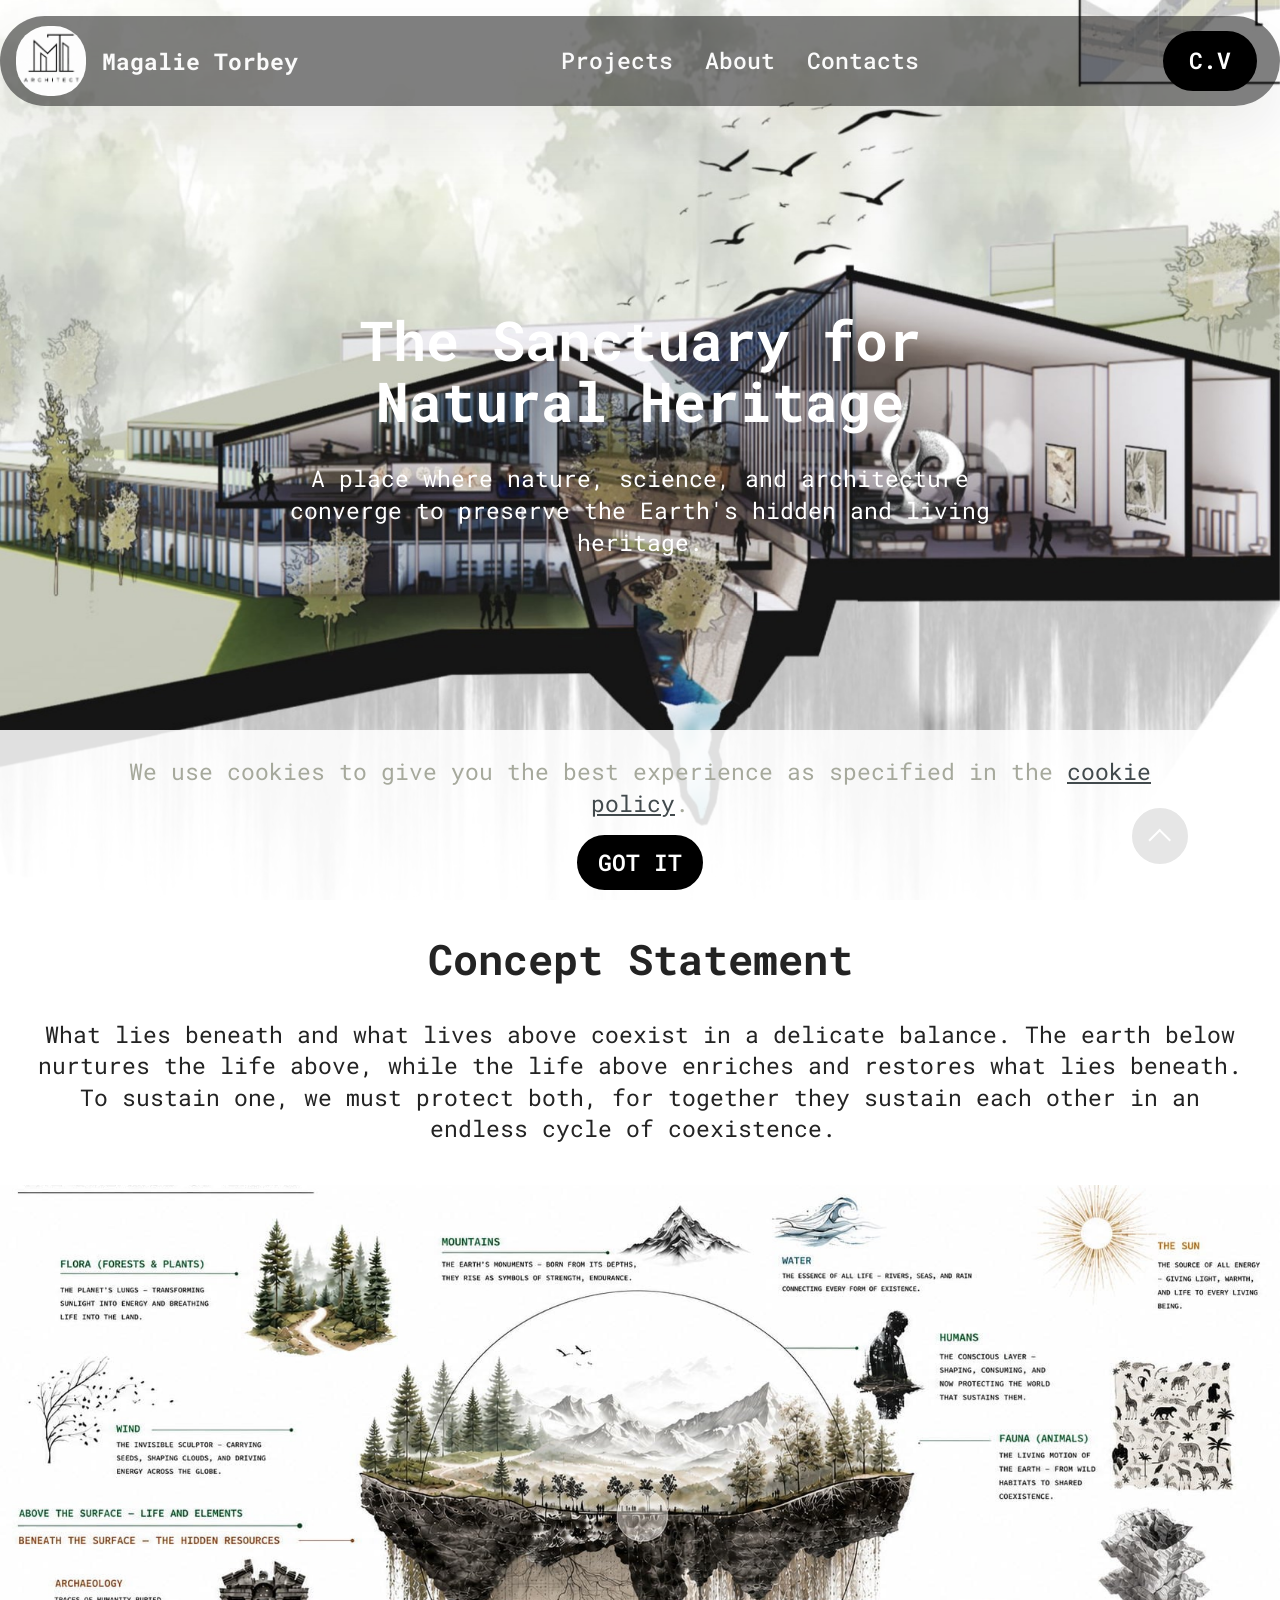
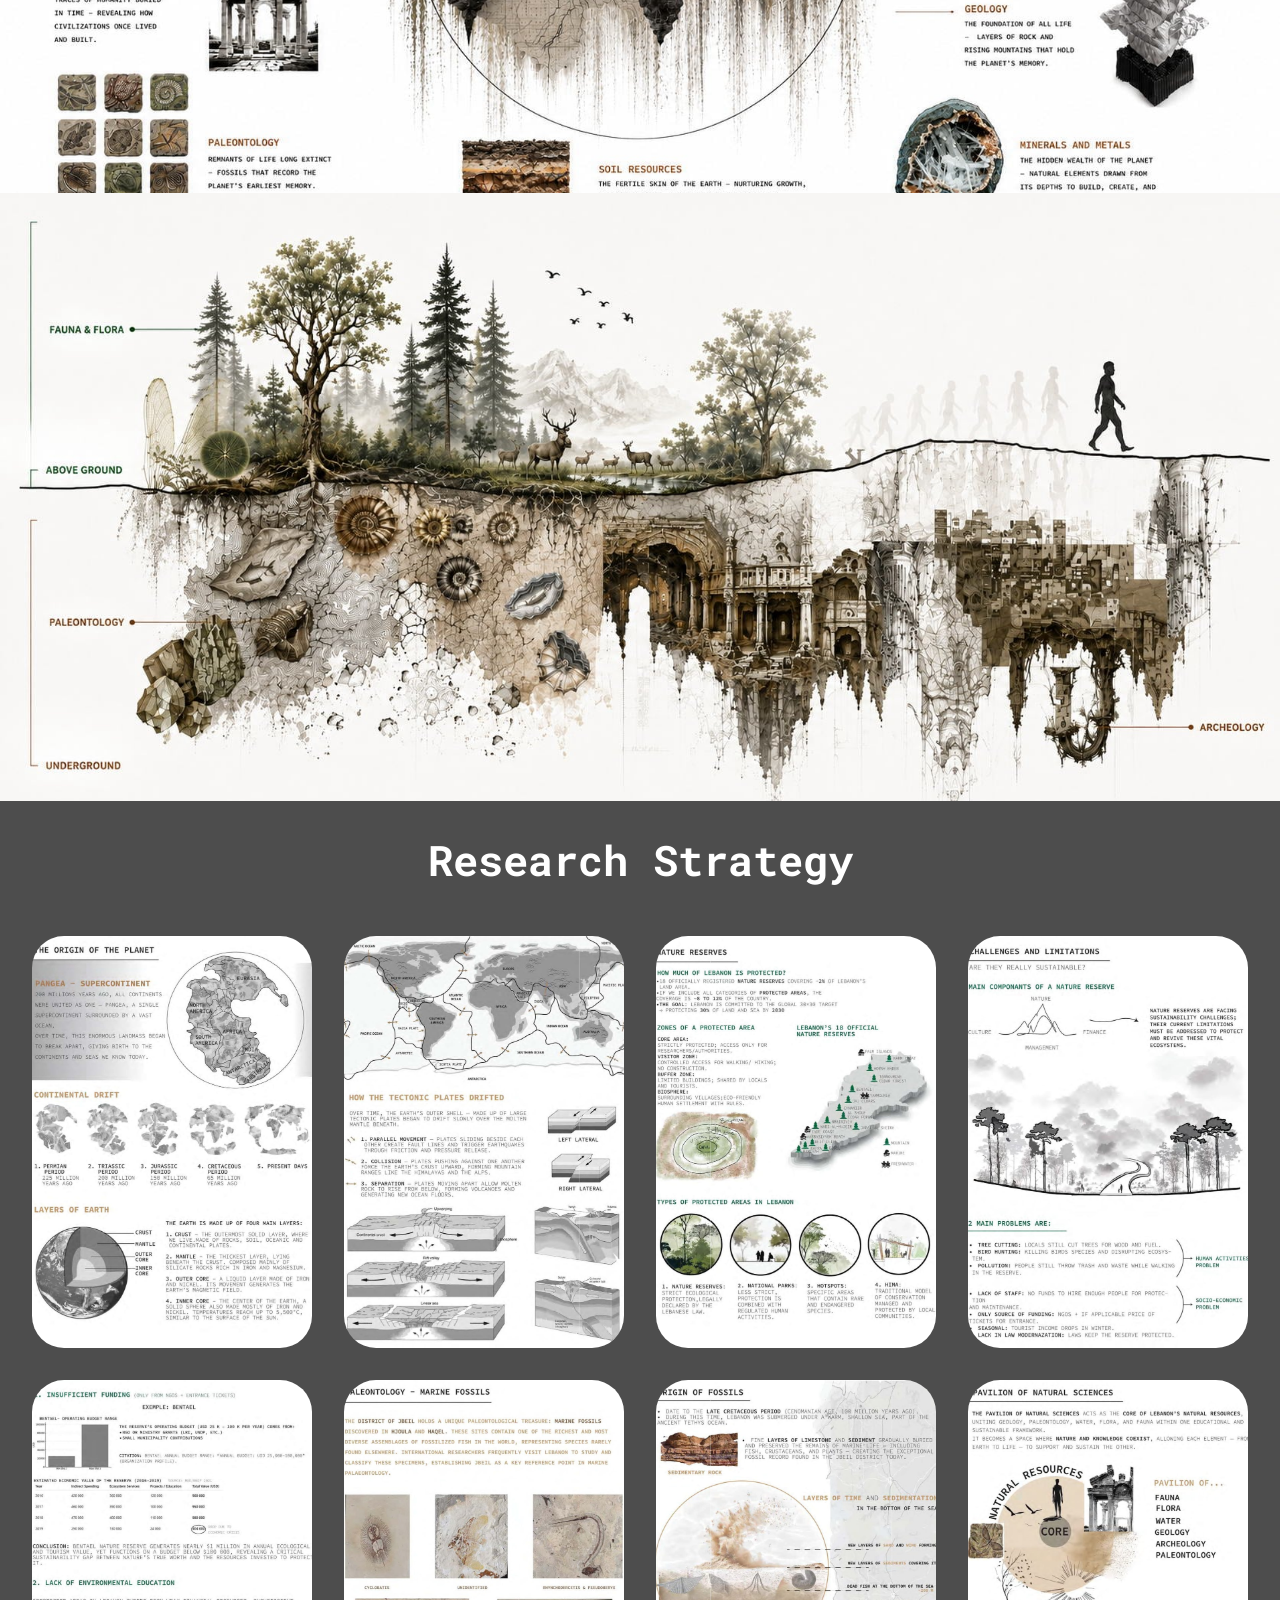
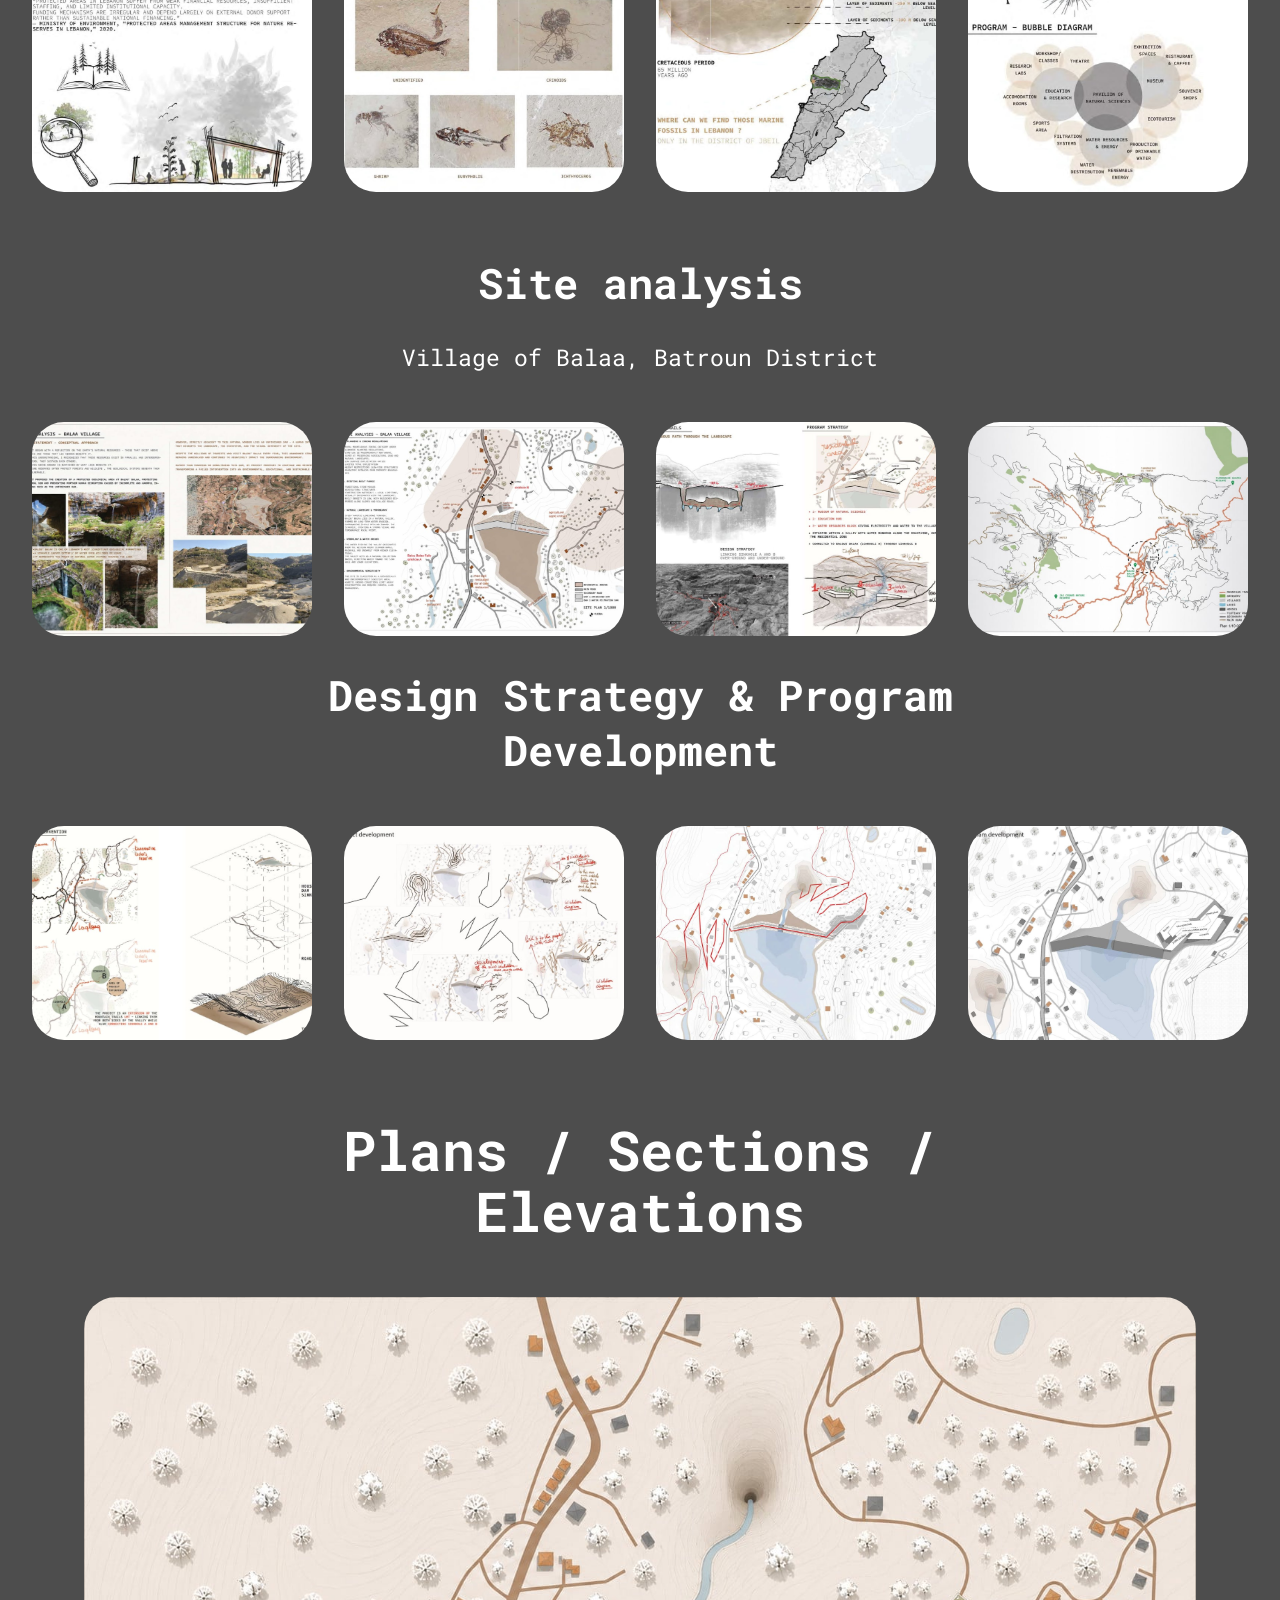
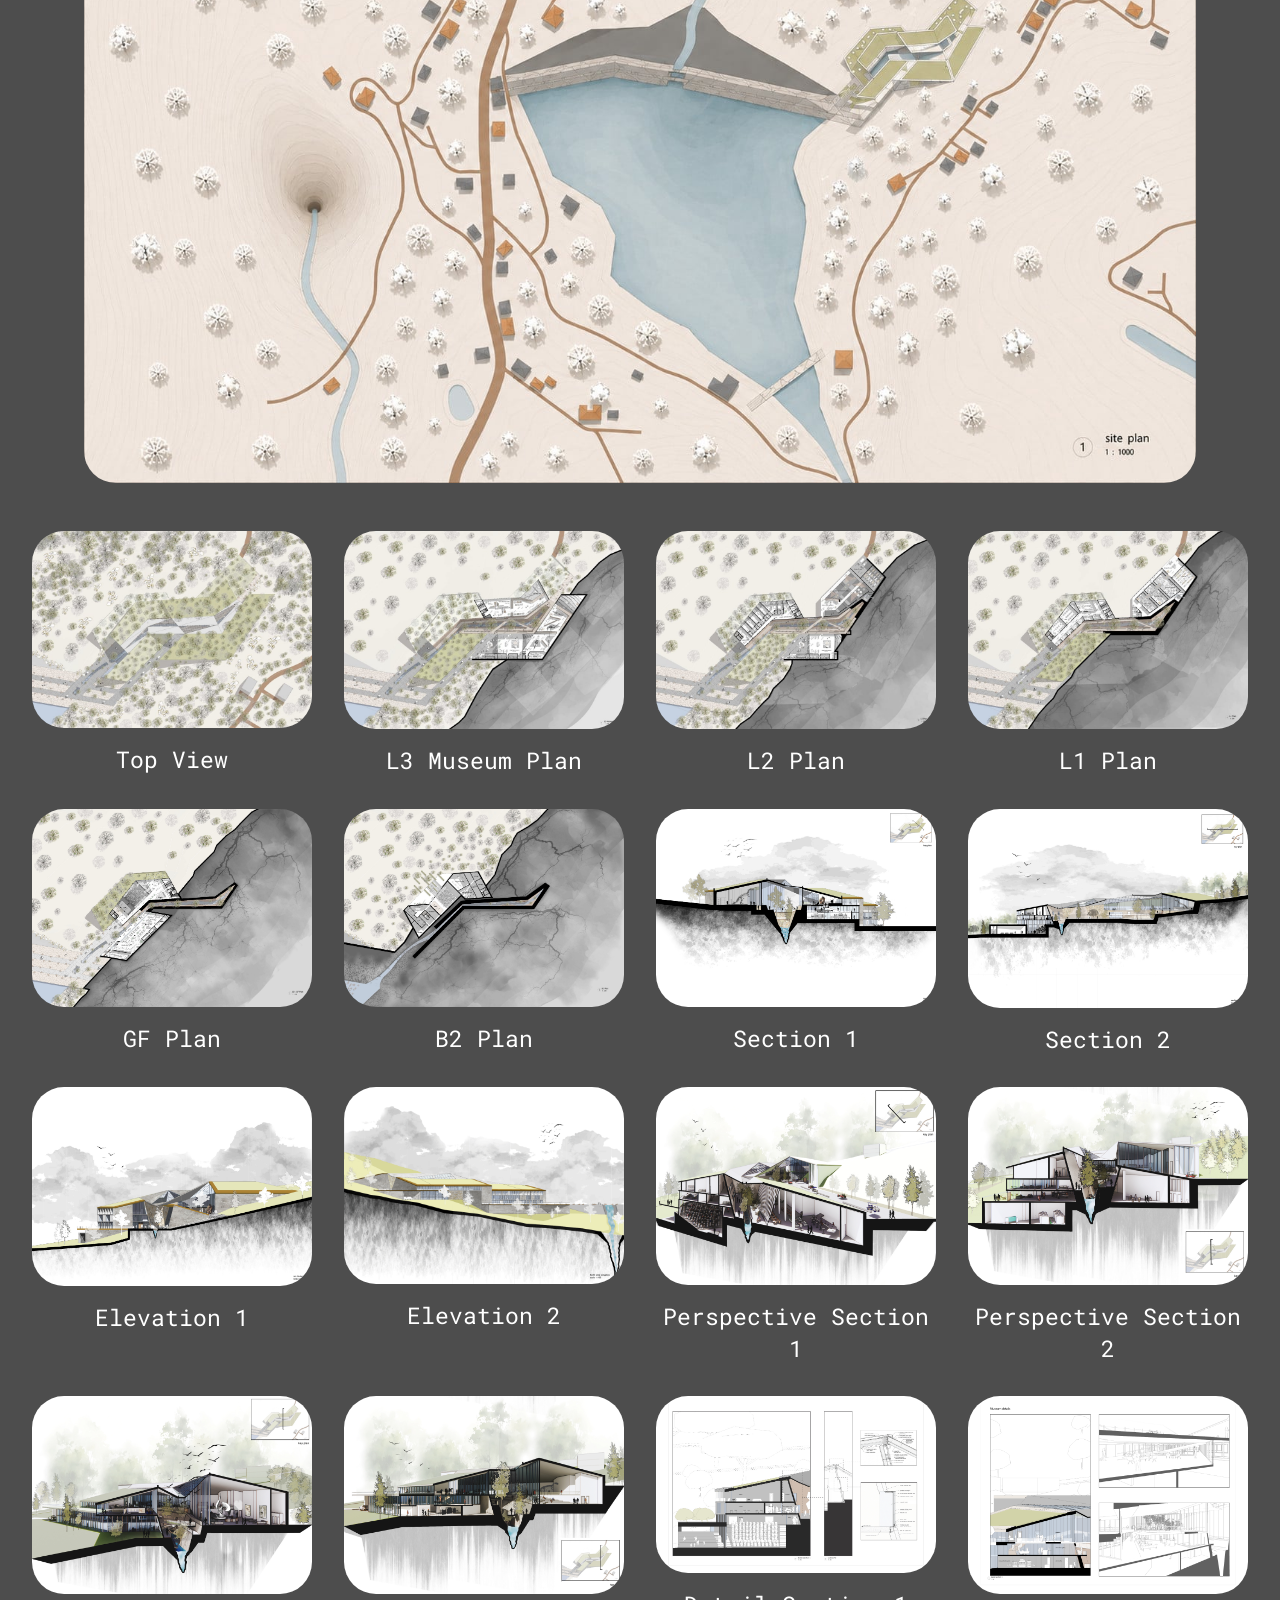
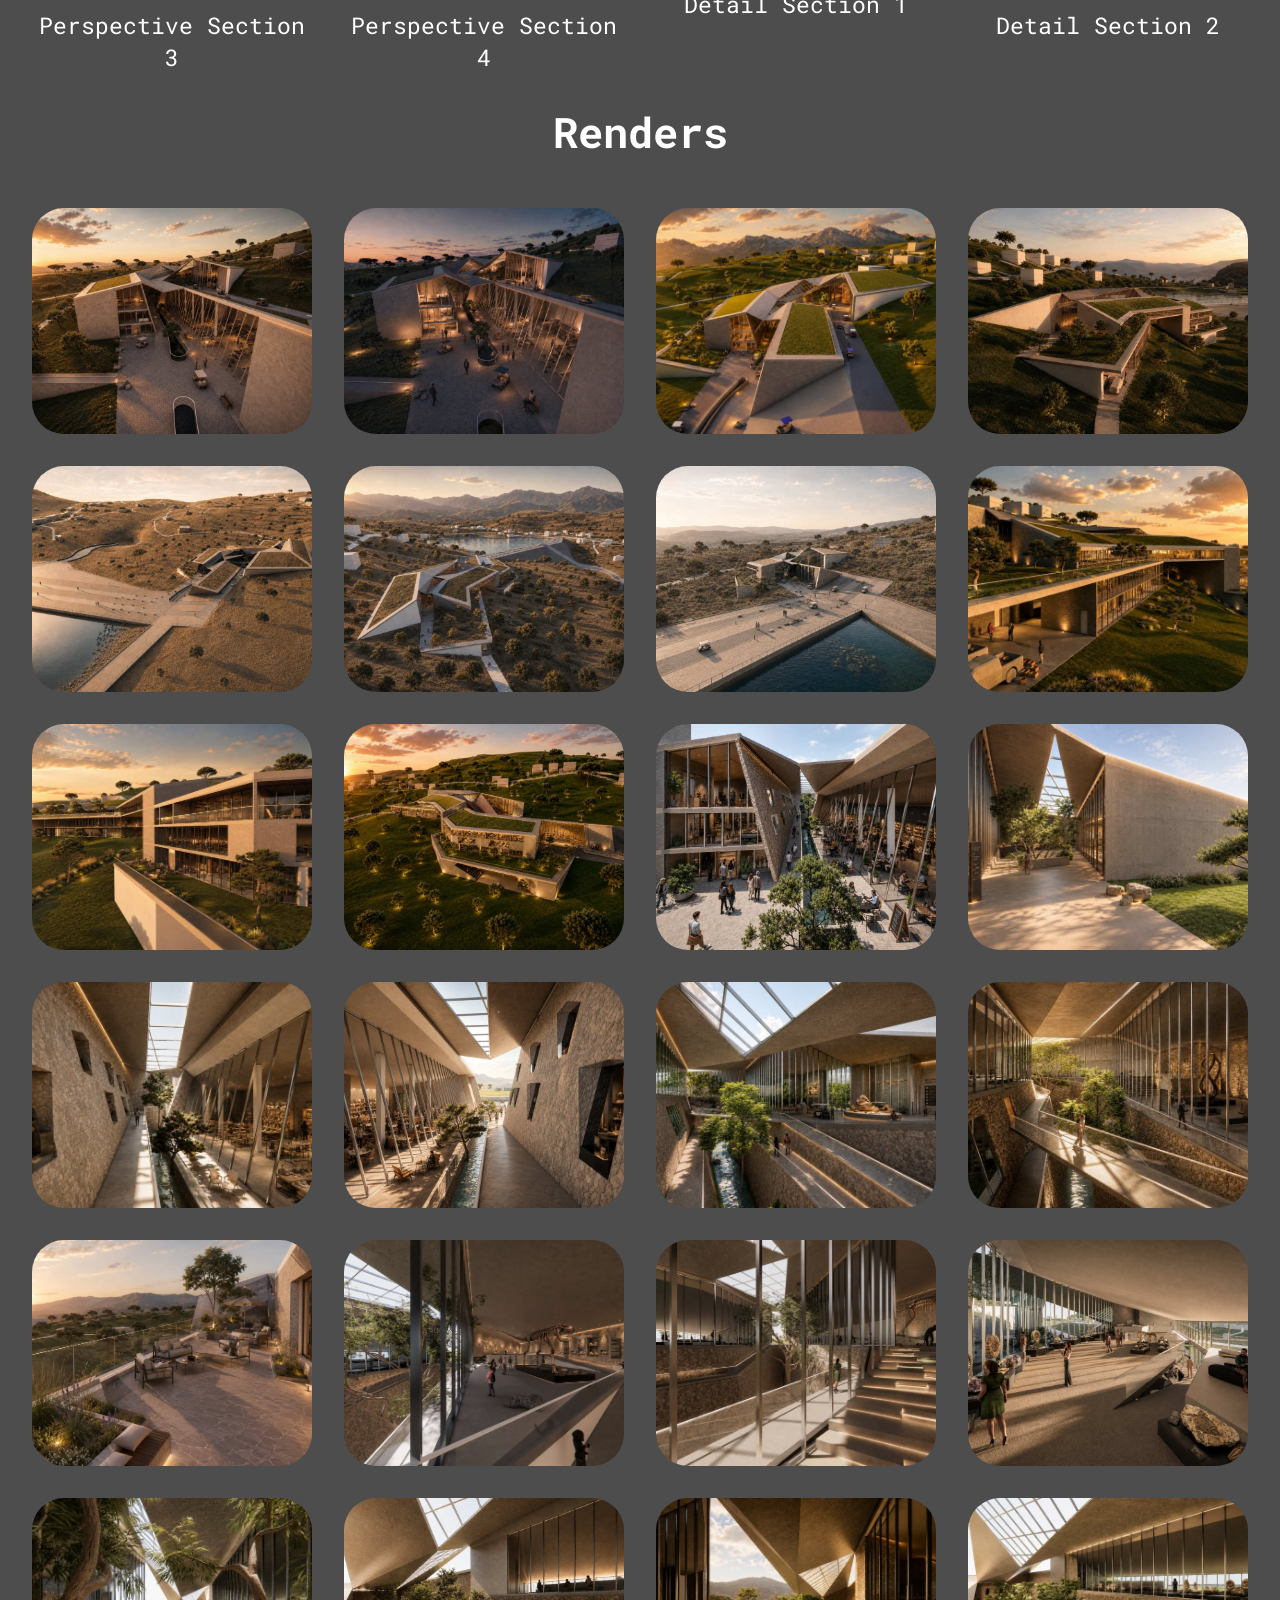
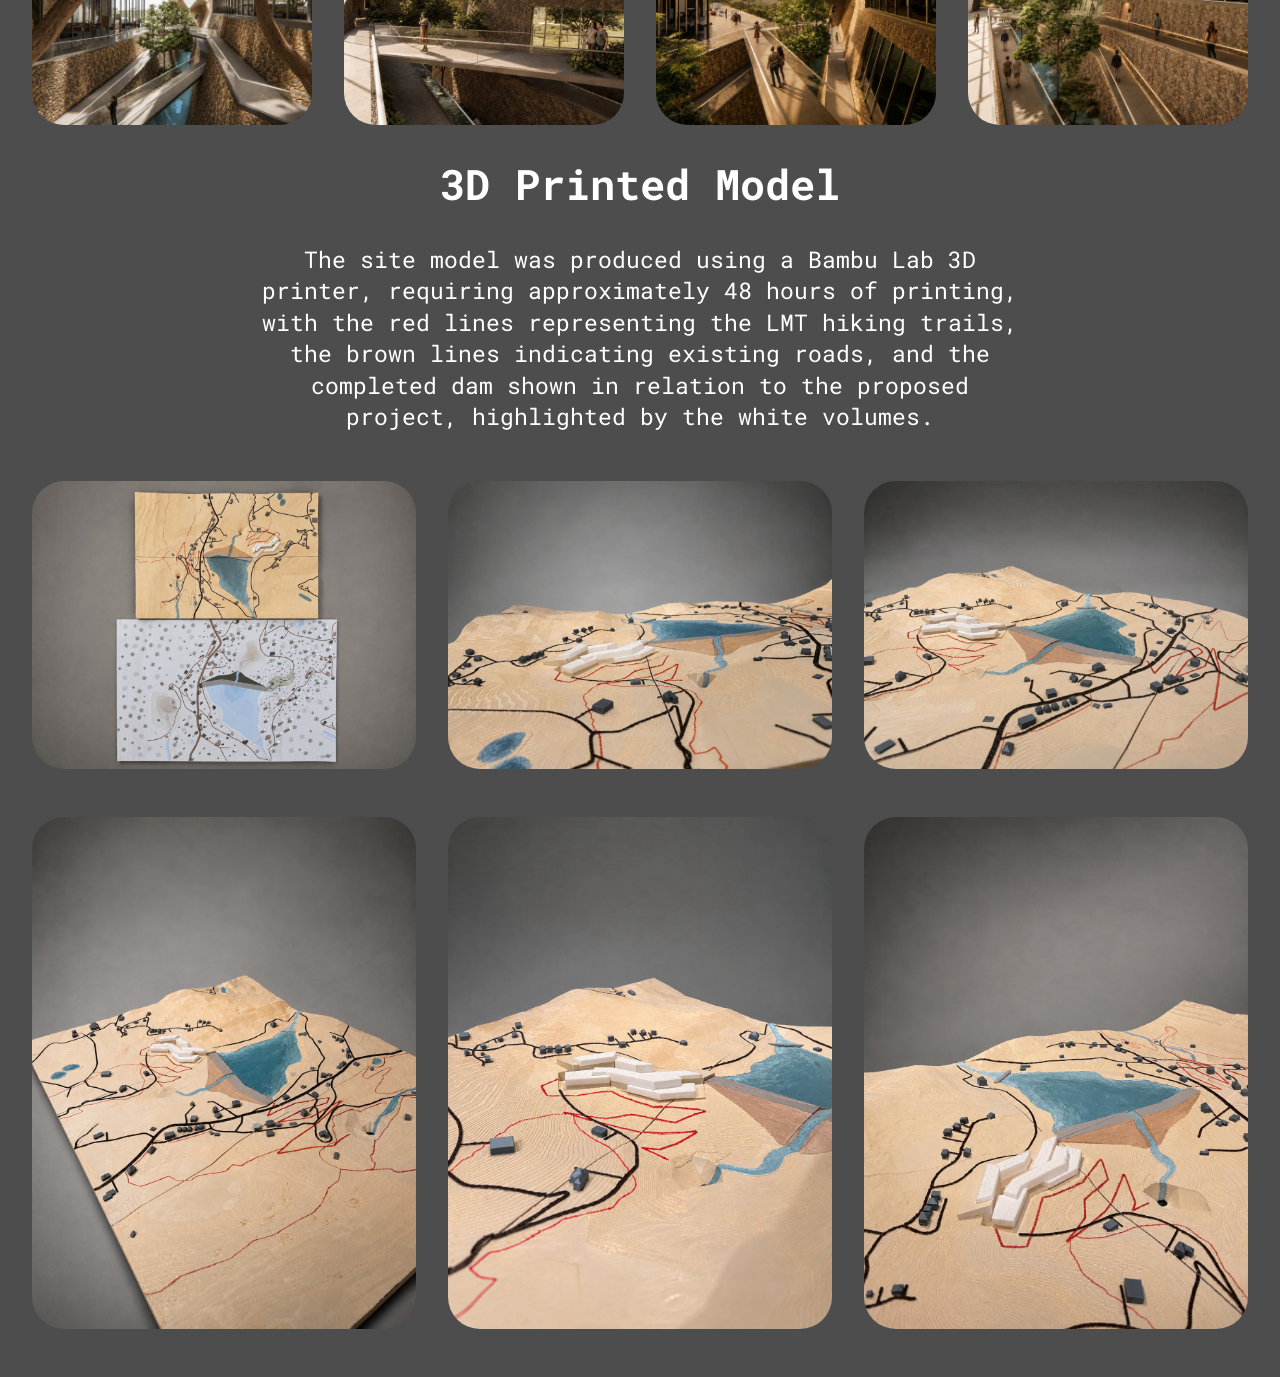
==== commit 4867835f: "create github pages" ====
--- a/page1.html
+++ b/page1.html
@@ -20,7 +20,7 @@
   <link rel="stylesheet" href="assets/theme/css/style.css">
   <link rel="preload" href="https://fonts.googleapis.com/css?family=Roboto+Mono:100,200,300,400,500,600,700,100i,200i,300i,400i,500i,600i,700i&display=swap" as="style" onload="this.onload=null;this.rel='stylesheet'">
   <noscript><link rel="stylesheet" href="https://fonts.googleapis.com/css?family=Roboto+Mono:100,200,300,400,500,600,700,100i,200i,300i,400i,500i,600i,700i&display=swap"></noscript>
-  <link rel="preload" as="style" href="assets/mobirise/css/mbr-additional.css?v=9fxNUC"><link rel="stylesheet" href="assets/mobirise/css/mbr-additional.css?v=9fxNUC" type="text/css">
+  <link rel="preload" as="style" href="assets/mobirise/css/mbr-additional.css?v=F3lqB6"><link rel="stylesheet" href="assets/mobirise/css/mbr-additional.css?v=F3lqB6" type="text/css">
 
   
   
@@ -144,84 +144,84 @@
         
         <div class="row mbr-gallery">
             <div class="col-12 col-md-6 col-lg-3 item gallery-image">
-                <div class="item-wrapper mb-3" data-toggle="modal" data-bs-toggle="modal" data-target="#vvvqADIW1H-modal" data-bs-target="#vvvqADIW1H-modal">
-                    <img class="w-100" src="assets/images/w12-872x1233.webp" alt="Mobirise Website Builder" data-slide-to="0" data-bs-slide-to="0" data-target="#lb-vvvqADIW1H" data-bs-target="#lb-vvvqADIW1H">
-                    <div class="icon-wrapper">
-                        <span class="mobi-mbri mobi-mbri-search mbr-iconfont mbr-iconfont-btn"></span>
-                    </div>
-                </div>
-                
-            </div>
-            <div class="col-12 col-md-6 col-lg-3 item gallery-image">
-                <div class="item-wrapper mb-3" data-toggle="modal" data-bs-toggle="modal" data-target="#vvvqADIW1H-modal" data-bs-target="#vvvqADIW1H-modal">
-                    <img class="w-100" src="assets/images/w13-872x1233.webp" alt="Mobirise Website Builder" data-slide-to="1" data-bs-slide-to="1" data-target="#lb-vvvqADIW1H" data-bs-target="#lb-vvvqADIW1H">
-                    <div class="icon-wrapper">
-                        <span class="mobi-mbri mobi-mbri-search mbr-iconfont mbr-iconfont-btn"></span>
-                    </div>
-                </div>
-                
-            </div>
-            <div class="col-12 col-md-6 col-lg-3 item gallery-image">
-                <div class="item-wrapper mb-3" data-toggle="modal" data-bs-toggle="modal" data-target="#vvvqADIW1H-modal" data-bs-target="#vvvqADIW1H-modal">
-                    <img class="w-100" src="assets/images/w14-872x1233.webp" alt="Mobirise Website Builder" data-slide-to="2" data-bs-slide-to="2" data-target="#lb-vvvqADIW1H" data-bs-target="#lb-vvvqADIW1H">
-                    <div class="icon-wrapper">
-                        <span class="mobi-mbri mobi-mbri-search mbr-iconfont mbr-iconfont-btn"></span>
-                    </div>
-                </div>
-                
-            </div>
-            <div class="col-12 col-md-6 col-lg-3 item gallery-image">
-                <div class="item-wrapper mb-3" data-toggle="modal" data-bs-toggle="modal" data-target="#vvvqADIW1H-modal" data-bs-target="#vvvqADIW1H-modal">
-                    <img class="w-100" src="assets/images/w15-872x1233.webp" alt="Mobirise Website Builder" data-slide-to="3" data-bs-slide-to="3" data-target="#lb-vvvqADIW1H" data-bs-target="#lb-vvvqADIW1H">
-                    <div class="icon-wrapper">
-                        <span class="mobi-mbri mobi-mbri-search mbr-iconfont mbr-iconfont-btn"></span>
-                    </div>
-                </div>
-                
-            </div>
-            <div class="col-12 col-md-6 col-lg-3 item gallery-image">
-                <div class="item-wrapper mb-3" data-toggle="modal" data-bs-toggle="modal" data-target="#vvvqADIW1H-modal" data-bs-target="#vvvqADIW1H-modal">
-                    <img class="w-100" src="assets/images/w16-872x1233.webp" alt="Mobirise Website Builder" data-slide-to="4" data-bs-slide-to="4" data-target="#lb-vvvqADIW1H" data-bs-target="#lb-vvvqADIW1H">
-                    <div class="icon-wrapper">
-                        <span class="mobi-mbri mobi-mbri-search mbr-iconfont mbr-iconfont-btn"></span>
-                    </div>
-                </div>
-                
-            </div>
-            <div class="col-12 col-md-6 col-lg-3 item gallery-image">
-                <div class="item-wrapper mb-3" data-toggle="modal" data-bs-toggle="modal" data-target="#vvvqADIW1H-modal" data-bs-target="#vvvqADIW1H-modal">
-                    <img class="w-100" src="assets/images/w17-872x1233.webp" alt="Mobirise Website Builder" data-slide-to="5" data-bs-slide-to="5" data-target="#lb-vvvqADIW1H" data-bs-target="#lb-vvvqADIW1H">
-                    <div class="icon-wrapper">
-                        <span class="mobi-mbri mobi-mbri-search mbr-iconfont mbr-iconfont-btn"></span>
-                    </div>
-                </div>
-                
-            </div>
-            <div class="col-12 col-md-6 col-lg-3 item gallery-image">
-                <div class="item-wrapper mb-3" data-toggle="modal" data-bs-toggle="modal" data-target="#vvvqADIW1H-modal" data-bs-target="#vvvqADIW1H-modal">
-                    <img class="w-100" src="assets/images/w18-compressed-872x1233.webp" alt="Mobirise Website Builder" data-slide-to="6" data-bs-slide-to="6" data-target="#lb-vvvqADIW1H" data-bs-target="#lb-vvvqADIW1H">
-                    <div class="icon-wrapper">
-                        <span class="mobi-mbri mobi-mbri-search mbr-iconfont mbr-iconfont-btn"></span>
-                    </div>
-                </div>
-                
-            </div>
-            <div class="col-12 col-md-6 col-lg-3 item gallery-image">
-                <div class="item-wrapper mb-3" data-toggle="modal" data-bs-toggle="modal" data-target="#vvvqADIW1H-modal" data-bs-target="#vvvqADIW1H-modal">
-                    <img class="w-100" src="assets/images/w19-872x1233.webp" alt="Mobirise Website Builder" data-slide-to="7" data-bs-slide-to="7" data-target="#lb-vvvqADIW1H" data-bs-target="#lb-vvvqADIW1H">
-                    <div class="icon-wrapper">
-                        <span class="mobi-mbri mobi-mbri-search mbr-iconfont mbr-iconfont-btn"></span>
-                    </div>
-                </div>
-                
-            </div>
-        </div>
-
-        <div class="modal mbr-slider" tabindex="-1" role="dialog" aria-hidden="true" id="vvvqADIW1H-modal">
+                <div class="item-wrapper mb-3" data-toggle="modal" data-bs-toggle="modal" data-target="#vvvr1RBBee-modal" data-bs-target="#vvvr1RBBee-modal">
+                    <img class="w-100" src="assets/images/w12-872x1233.webp" alt="Mobirise Website Builder" data-slide-to="0" data-bs-slide-to="0" data-target="#lb-vvvr1RBBee" data-bs-target="#lb-vvvr1RBBee">
+                    <div class="icon-wrapper">
+                        <span class="mobi-mbri mobi-mbri-search mbr-iconfont mbr-iconfont-btn"></span>
+                    </div>
+                </div>
+                
+            </div>
+            <div class="col-12 col-md-6 col-lg-3 item gallery-image">
+                <div class="item-wrapper mb-3" data-toggle="modal" data-bs-toggle="modal" data-target="#vvvr1RBBee-modal" data-bs-target="#vvvr1RBBee-modal">
+                    <img class="w-100" src="assets/images/w13-872x1233.webp" alt="Mobirise Website Builder" data-slide-to="1" data-bs-slide-to="1" data-target="#lb-vvvr1RBBee" data-bs-target="#lb-vvvr1RBBee">
+                    <div class="icon-wrapper">
+                        <span class="mobi-mbri mobi-mbri-search mbr-iconfont mbr-iconfont-btn"></span>
+                    </div>
+                </div>
+                
+            </div>
+            <div class="col-12 col-md-6 col-lg-3 item gallery-image">
+                <div class="item-wrapper mb-3" data-toggle="modal" data-bs-toggle="modal" data-target="#vvvr1RBBee-modal" data-bs-target="#vvvr1RBBee-modal">
+                    <img class="w-100" src="assets/images/w14-872x1233.webp" alt="Mobirise Website Builder" data-slide-to="2" data-bs-slide-to="2" data-target="#lb-vvvr1RBBee" data-bs-target="#lb-vvvr1RBBee">
+                    <div class="icon-wrapper">
+                        <span class="mobi-mbri mobi-mbri-search mbr-iconfont mbr-iconfont-btn"></span>
+                    </div>
+                </div>
+                
+            </div>
+            <div class="col-12 col-md-6 col-lg-3 item gallery-image">
+                <div class="item-wrapper mb-3" data-toggle="modal" data-bs-toggle="modal" data-target="#vvvr1RBBee-modal" data-bs-target="#vvvr1RBBee-modal">
+                    <img class="w-100" src="assets/images/w15-872x1233.webp" alt="Mobirise Website Builder" data-slide-to="3" data-bs-slide-to="3" data-target="#lb-vvvr1RBBee" data-bs-target="#lb-vvvr1RBBee">
+                    <div class="icon-wrapper">
+                        <span class="mobi-mbri mobi-mbri-search mbr-iconfont mbr-iconfont-btn"></span>
+                    </div>
+                </div>
+                
+            </div>
+            <div class="col-12 col-md-6 col-lg-3 item gallery-image">
+                <div class="item-wrapper mb-3" data-toggle="modal" data-bs-toggle="modal" data-target="#vvvr1RBBee-modal" data-bs-target="#vvvr1RBBee-modal">
+                    <img class="w-100" src="assets/images/w16-872x1233.webp" alt="Mobirise Website Builder" data-slide-to="4" data-bs-slide-to="4" data-target="#lb-vvvr1RBBee" data-bs-target="#lb-vvvr1RBBee">
+                    <div class="icon-wrapper">
+                        <span class="mobi-mbri mobi-mbri-search mbr-iconfont mbr-iconfont-btn"></span>
+                    </div>
+                </div>
+                
+            </div>
+            <div class="col-12 col-md-6 col-lg-3 item gallery-image">
+                <div class="item-wrapper mb-3" data-toggle="modal" data-bs-toggle="modal" data-target="#vvvr1RBBee-modal" data-bs-target="#vvvr1RBBee-modal">
+                    <img class="w-100" src="assets/images/w17-872x1233.webp" alt="Mobirise Website Builder" data-slide-to="5" data-bs-slide-to="5" data-target="#lb-vvvr1RBBee" data-bs-target="#lb-vvvr1RBBee">
+                    <div class="icon-wrapper">
+                        <span class="mobi-mbri mobi-mbri-search mbr-iconfont mbr-iconfont-btn"></span>
+                    </div>
+                </div>
+                
+            </div>
+            <div class="col-12 col-md-6 col-lg-3 item gallery-image">
+                <div class="item-wrapper mb-3" data-toggle="modal" data-bs-toggle="modal" data-target="#vvvr1RBBee-modal" data-bs-target="#vvvr1RBBee-modal">
+                    <img class="w-100" src="assets/images/w18-compressed-872x1233.webp" alt="Mobirise Website Builder" data-slide-to="6" data-bs-slide-to="6" data-target="#lb-vvvr1RBBee" data-bs-target="#lb-vvvr1RBBee">
+                    <div class="icon-wrapper">
+                        <span class="mobi-mbri mobi-mbri-search mbr-iconfont mbr-iconfont-btn"></span>
+                    </div>
+                </div>
+                
+            </div>
+            <div class="col-12 col-md-6 col-lg-3 item gallery-image">
+                <div class="item-wrapper mb-3" data-toggle="modal" data-bs-toggle="modal" data-target="#vvvr1RBBee-modal" data-bs-target="#vvvr1RBBee-modal">
+                    <img class="w-100" src="assets/images/w19-872x1233.webp" alt="Mobirise Website Builder" data-slide-to="7" data-bs-slide-to="7" data-target="#lb-vvvr1RBBee" data-bs-target="#lb-vvvr1RBBee">
+                    <div class="icon-wrapper">
+                        <span class="mobi-mbri mobi-mbri-search mbr-iconfont mbr-iconfont-btn"></span>
+                    </div>
+                </div>
+                
+            </div>
+        </div>
+
+        <div class="modal mbr-slider" tabindex="-1" role="dialog" aria-hidden="true" id="vvvr1RBBee-modal">
             <div class="modal-dialog" role="document">
                 <div class="modal-content">
                     <div class="modal-body">
-                        <div class="carousel slide" data-pause="false" data-bs-pause="false" id="lb-vvvqADIW1H" data-interval="5000" data-bs-interval="5000">
+                        <div class="carousel slide" data-pause="false" data-bs-pause="false" id="lb-vvvr1RBBee" data-interval="5000" data-bs-interval="5000">
                             <div class="carousel-inner">
                                 <div class="carousel-item active">
                                     <img class="d-block w-100" src="assets/images/w12-872x1233.webp" alt="Mobirise Website Builder">
@@ -249,22 +249,22 @@
                                 </div>
                             </div>
                             <ol class="carousel-indicators">
-                                <li data-slide-to="0" data-bs-slide-to="0" class="active" data-target="#lb-vvvqADIW1H" data-bs-target="#lb-vvvqADIW1H"></li>
-                                <li data-slide-to="1" data-bs-slide-to="1" data-target="#lb-vvvqADIW1H" data-bs-target="#lb-vvvqADIW1H"></li>
-                                <li data-slide-to="2" data-bs-slide-to="2" data-target="#lb-vvvqADIW1H" data-bs-target="#lb-vvvqADIW1H"></li>
-                                <li data-slide-to="3" data-bs-slide-to="3" data-target="#lb-vvvqADIW1H" data-bs-target="#lb-vvvqADIW1H"></li>
-                                <li data-slide-to="4" data-bs-slide-to="4" data-target="#lb-vvvqADIW1H" data-bs-target="#lb-vvvqADIW1H"></li>
-                                <li data-slide-to="5" data-bs-slide-to="5" data-target="#lb-vvvqADIW1H" data-bs-target="#lb-vvvqADIW1H"></li>
-                                <li data-slide-to="6" data-bs-slide-to="6" data-target="#lb-vvvqADIW1H" data-bs-target="#lb-vvvqADIW1H"></li>
-                                <li data-slide-to="7" data-bs-slide-to="7" data-target="#lb-vvvqADIW1H" data-bs-target="#lb-vvvqADIW1H"></li>
+                                <li data-slide-to="0" data-bs-slide-to="0" class="active" data-target="#lb-vvvr1RBBee" data-bs-target="#lb-vvvr1RBBee"></li>
+                                <li data-slide-to="1" data-bs-slide-to="1" data-target="#lb-vvvr1RBBee" data-bs-target="#lb-vvvr1RBBee"></li>
+                                <li data-slide-to="2" data-bs-slide-to="2" data-target="#lb-vvvr1RBBee" data-bs-target="#lb-vvvr1RBBee"></li>
+                                <li data-slide-to="3" data-bs-slide-to="3" data-target="#lb-vvvr1RBBee" data-bs-target="#lb-vvvr1RBBee"></li>
+                                <li data-slide-to="4" data-bs-slide-to="4" data-target="#lb-vvvr1RBBee" data-bs-target="#lb-vvvr1RBBee"></li>
+                                <li data-slide-to="5" data-bs-slide-to="5" data-target="#lb-vvvr1RBBee" data-bs-target="#lb-vvvr1RBBee"></li>
+                                <li data-slide-to="6" data-bs-slide-to="6" data-target="#lb-vvvr1RBBee" data-bs-target="#lb-vvvr1RBBee"></li>
+                                <li data-slide-to="7" data-bs-slide-to="7" data-target="#lb-vvvr1RBBee" data-bs-target="#lb-vvvr1RBBee"></li>
                             </ol>
                             <a role="button" href="" class="close" data-dismiss="modal" data-bs-dismiss="modal" aria-label="Close">
                             </a>
-                            <a class="carousel-control-prev carousel-control" role="button" data-slide="prev" data-bs-slide="prev" href="#lb-vvvqADIW1H">
+                            <a class="carousel-control-prev carousel-control" role="button" data-slide="prev" data-bs-slide="prev" href="#lb-vvvr1RBBee">
                                 <span class="mobi-mbri mobi-mbri-arrow-prev" aria-hidden="true"></span>
                                 <span class="sr-only visually-hidden">Previous</span>
                             </a>
-                            <a class="carousel-control-next carousel-control" role="button" data-slide="next" data-bs-slide="next" href="#lb-vvvqADIW1H">
+                            <a class="carousel-control-next carousel-control" role="button" data-slide="next" data-bs-slide="next" href="#lb-vvvr1RBBee">
                                 <span class="mobi-mbri mobi-mbri-arrow-next" aria-hidden="true"></span>
                                 <span class="sr-only visually-hidden">Next</span>
                             </a>
@@ -292,35 +292,35 @@
         
         <div class="row mbr-gallery">
             <div class="col-12 col-md-6 col-lg-3 item gallery-image">
-                <div class="item-wrapper mb-3" data-toggle="modal" data-bs-toggle="modal" data-target="#vvvqAE7bt3-modal" data-bs-target="#vvvqAE7bt3-modal">
-                    <img class="w-100" src="assets/images/w61-872x581.webp" alt="Mobirise Website Builder" data-slide-to="0" data-bs-slide-to="0" data-target="#lb-vvvqAE7bt3" data-bs-target="#lb-vvvqAE7bt3">
-                    <div class="icon-wrapper">
-                        <span class="mobi-mbri mobi-mbri-search mbr-iconfont mbr-iconfont-btn"></span>
-                    </div>
-                </div>
-                
-            </div>
-            <div class="col-12 col-md-6 col-lg-3 item gallery-image">
-                <div class="item-wrapper mb-3" data-toggle="modal" data-bs-toggle="modal" data-target="#vvvqAE7bt3-modal" data-bs-target="#vvvqAE7bt3-modal">
-                    <img class="w-100" src="assets/images/w60-872x617.webp" alt="Mobirise Website Builder" data-slide-to="1" data-bs-slide-to="1" data-target="#lb-vvvqAE7bt3" data-bs-target="#lb-vvvqAE7bt3">
-                    <div class="icon-wrapper">
-                        <span class="mobi-mbri mobi-mbri-search mbr-iconfont mbr-iconfont-btn"></span>
-                    </div>
-                </div>
-                
-            </div>
-            <div class="col-12 col-md-6 col-lg-3 item gallery-image">
-                <div class="item-wrapper mb-3" data-toggle="modal" data-bs-toggle="modal" data-target="#vvvqAE7bt3-modal" data-bs-target="#vvvqAE7bt3-modal">
-                    <img class="w-100" src="assets/images/w63-872x587.webp" alt="Mobirise Website Builder" data-slide-to="2" data-bs-slide-to="2" data-target="#lb-vvvqAE7bt3" data-bs-target="#lb-vvvqAE7bt3">
-                    <div class="icon-wrapper">
-                        <span class="mobi-mbri mobi-mbri-search mbr-iconfont mbr-iconfont-btn"></span>
-                    </div>
-                </div>
-                
-            </div>
-            <div class="col-12 col-md-6 col-lg-3 item gallery-image">
-                <div class="item-wrapper mb-3" data-toggle="modal" data-bs-toggle="modal" data-target="#vvvqAE7bt3-modal" data-bs-target="#vvvqAE7bt3-modal">
-                    <img class="w-100" src="assets/images/w62-872x616.webp" alt="Mobirise Website Builder" data-slide-to="3" data-bs-slide-to="3" data-target="#lb-vvvqAE7bt3" data-bs-target="#lb-vvvqAE7bt3">
+                <div class="item-wrapper mb-3" data-toggle="modal" data-bs-toggle="modal" data-target="#vvvr1S19Wy-modal" data-bs-target="#vvvr1S19Wy-modal">
+                    <img class="w-100" src="assets/images/w61-872x581.webp" alt="Mobirise Website Builder" data-slide-to="0" data-bs-slide-to="0" data-target="#lb-vvvr1S19Wy" data-bs-target="#lb-vvvr1S19Wy">
+                    <div class="icon-wrapper">
+                        <span class="mobi-mbri mobi-mbri-search mbr-iconfont mbr-iconfont-btn"></span>
+                    </div>
+                </div>
+                
+            </div>
+            <div class="col-12 col-md-6 col-lg-3 item gallery-image">
+                <div class="item-wrapper mb-3" data-toggle="modal" data-bs-toggle="modal" data-target="#vvvr1S19Wy-modal" data-bs-target="#vvvr1S19Wy-modal">
+                    <img class="w-100" src="assets/images/w60-872x617.webp" alt="Mobirise Website Builder" data-slide-to="1" data-bs-slide-to="1" data-target="#lb-vvvr1S19Wy" data-bs-target="#lb-vvvr1S19Wy">
+                    <div class="icon-wrapper">
+                        <span class="mobi-mbri mobi-mbri-search mbr-iconfont mbr-iconfont-btn"></span>
+                    </div>
+                </div>
+                
+            </div>
+            <div class="col-12 col-md-6 col-lg-3 item gallery-image">
+                <div class="item-wrapper mb-3" data-toggle="modal" data-bs-toggle="modal" data-target="#vvvr1S19Wy-modal" data-bs-target="#vvvr1S19Wy-modal">
+                    <img class="w-100" src="assets/images/w63-872x587.webp" alt="Mobirise Website Builder" data-slide-to="2" data-bs-slide-to="2" data-target="#lb-vvvr1S19Wy" data-bs-target="#lb-vvvr1S19Wy">
+                    <div class="icon-wrapper">
+                        <span class="mobi-mbri mobi-mbri-search mbr-iconfont mbr-iconfont-btn"></span>
+                    </div>
+                </div>
+                
+            </div>
+            <div class="col-12 col-md-6 col-lg-3 item gallery-image">
+                <div class="item-wrapper mb-3" data-toggle="modal" data-bs-toggle="modal" data-target="#vvvr1S19Wy-modal" data-bs-target="#vvvr1S19Wy-modal">
+                    <img class="w-100" src="assets/images/w62-872x616.webp" alt="Mobirise Website Builder" data-slide-to="3" data-bs-slide-to="3" data-target="#lb-vvvr1S19Wy" data-bs-target="#lb-vvvr1S19Wy">
                     <div class="icon-wrapper">
                         <span class="mobi-mbri mobi-mbri-search mbr-iconfont mbr-iconfont-btn"></span>
                     </div>
@@ -333,11 +333,11 @@
             
         </div>
 
-        <div class="modal mbr-slider" tabindex="-1" role="dialog" aria-hidden="true" id="vvvqAE7bt3-modal">
+        <div class="modal mbr-slider" tabindex="-1" role="dialog" aria-hidden="true" id="vvvr1S19Wy-modal">
             <div class="modal-dialog" role="document">
                 <div class="modal-content">
                     <div class="modal-body">
-                        <div class="carousel slide" data-pause="false" data-bs-pause="false" id="lb-vvvqAE7bt3" data-interval="5000" data-bs-interval="5000">
+                        <div class="carousel slide" data-pause="false" data-bs-pause="false" id="lb-vvvr1S19Wy" data-interval="5000" data-bs-interval="5000">
                             <div class="carousel-inner">
                                 <div class="carousel-item active">
                                     <img class="d-block w-100" src="assets/images/w61-872x581.webp" alt="Mobirise Website Builder">
@@ -357,10 +357,10 @@
                                 
                             </div>
                             <ol class="carousel-indicators">
-                                <li data-slide-to="0" data-bs-slide-to="0" class="active" data-target="#lb-vvvqAE7bt3" data-bs-target="#lb-vvvqAE7bt3"></li>
-                                <li data-slide-to="1" data-bs-slide-to="1" data-target="#lb-vvvqAE7bt3" data-bs-target="#lb-vvvqAE7bt3"></li>
-                                <li data-slide-to="2" data-bs-slide-to="2" data-target="#lb-vvvqAE7bt3" data-bs-target="#lb-vvvqAE7bt3"></li>
-                                <li data-slide-to="3" data-bs-slide-to="3" data-target="#lb-vvvqAE7bt3" data-bs-target="#lb-vvvqAE7bt3"></li>
+                                <li data-slide-to="0" data-bs-slide-to="0" class="active" data-target="#lb-vvvr1S19Wy" data-bs-target="#lb-vvvr1S19Wy"></li>
+                                <li data-slide-to="1" data-bs-slide-to="1" data-target="#lb-vvvr1S19Wy" data-bs-target="#lb-vvvr1S19Wy"></li>
+                                <li data-slide-to="2" data-bs-slide-to="2" data-target="#lb-vvvr1S19Wy" data-bs-target="#lb-vvvr1S19Wy"></li>
+                                <li data-slide-to="3" data-bs-slide-to="3" data-target="#lb-vvvr1S19Wy" data-bs-target="#lb-vvvr1S19Wy"></li>
                                 
                                 
                                 
@@ -368,11 +368,11 @@
                             </ol>
                             <a role="button" href="" class="close" data-dismiss="modal" data-bs-dismiss="modal" aria-label="Close">
                             </a>
-                            <a class="carousel-control-prev carousel-control" role="button" data-slide="prev" data-bs-slide="prev" href="#lb-vvvqAE7bt3">
+                            <a class="carousel-control-prev carousel-control" role="button" data-slide="prev" data-bs-slide="prev" href="#lb-vvvr1S19Wy">
                                 <span class="mobi-mbri mobi-mbri-arrow-prev" aria-hidden="true"></span>
                                 <span class="sr-only visually-hidden">Previous</span>
                             </a>
-                            <a class="carousel-control-next carousel-control" role="button" data-slide="next" data-bs-slide="next" href="#lb-vvvqAE7bt3">
+                            <a class="carousel-control-next carousel-control" role="button" data-slide="next" data-bs-slide="next" href="#lb-vvvr1S19Wy">
                                 <span class="mobi-mbri mobi-mbri-arrow-next" aria-hidden="true"></span>
                                 <span class="sr-only visually-hidden">Next</span>
                             </a>
@@ -400,35 +400,35 @@
         
         <div class="row mbr-gallery">
             <div class="col-12 col-md-6 col-lg-3 item gallery-image">
-                <div class="item-wrapper mb-3" data-toggle="modal" data-bs-toggle="modal" data-target="#vvvqAEpnjy-modal" data-bs-target="#vvvqAEpnjy-modal">
-                    <img class="w-100" src="assets/images/w20-872x575.webp" alt="Mobirise Website Builder" data-slide-to="0" data-bs-slide-to="0" data-target="#lb-vvvqAEpnjy" data-bs-target="#lb-vvvqAEpnjy">
-                    <div class="icon-wrapper">
-                        <span class="mobi-mbri mobi-mbri-search mbr-iconfont mbr-iconfont-btn"></span>
-                    </div>
-                </div>
-                
-            </div>
-            <div class="col-12 col-md-6 col-lg-3 item gallery-image">
-                <div class="item-wrapper mb-3" data-toggle="modal" data-bs-toggle="modal" data-target="#vvvqAEpnjy-modal" data-bs-target="#vvvqAEpnjy-modal">
-                    <img class="w-100" src="assets/images/w22-872x613.webp" alt="Mobirise Website Builder" data-slide-to="1" data-bs-slide-to="1" data-target="#lb-vvvqAEpnjy" data-bs-target="#lb-vvvqAEpnjy">
-                    <div class="icon-wrapper">
-                        <span class="mobi-mbri mobi-mbri-search mbr-iconfont mbr-iconfont-btn"></span>
-                    </div>
-                </div>
-                
-            </div>
-            <div class="col-12 col-md-6 col-lg-3 item gallery-image">
-                <div class="item-wrapper mb-3" data-toggle="modal" data-bs-toggle="modal" data-target="#vvvqAEpnjy-modal" data-bs-target="#vvvqAEpnjy-modal">
-                    <img class="w-100" src="assets/images/w23-872x617.webp" alt="Mobirise Website Builder" data-slide-to="2" data-bs-slide-to="2" data-target="#lb-vvvqAEpnjy" data-bs-target="#lb-vvvqAEpnjy">
-                    <div class="icon-wrapper">
-                        <span class="mobi-mbri mobi-mbri-search mbr-iconfont mbr-iconfont-btn"></span>
-                    </div>
-                </div>
-                
-            </div>
-            <div class="col-12 col-md-6 col-lg-3 item gallery-image">
-                <div class="item-wrapper mb-3" data-toggle="modal" data-bs-toggle="modal" data-target="#vvvqAEpnjy-modal" data-bs-target="#vvvqAEpnjy-modal">
-                    <img class="w-100" src="assets/images/w21-872x613.webp" alt="Mobirise Website Builder" data-slide-to="3" data-bs-slide-to="3" data-target="#lb-vvvqAEpnjy" data-bs-target="#lb-vvvqAEpnjy">
+                <div class="item-wrapper mb-3" data-toggle="modal" data-bs-toggle="modal" data-target="#vvvr1SiVq2-modal" data-bs-target="#vvvr1SiVq2-modal">
+                    <img class="w-100" src="assets/images/w20-872x575.webp" alt="Mobirise Website Builder" data-slide-to="0" data-bs-slide-to="0" data-target="#lb-vvvr1SiVq2" data-bs-target="#lb-vvvr1SiVq2">
+                    <div class="icon-wrapper">
+                        <span class="mobi-mbri mobi-mbri-search mbr-iconfont mbr-iconfont-btn"></span>
+                    </div>
+                </div>
+                
+            </div>
+            <div class="col-12 col-md-6 col-lg-3 item gallery-image">
+                <div class="item-wrapper mb-3" data-toggle="modal" data-bs-toggle="modal" data-target="#vvvr1SiVq2-modal" data-bs-target="#vvvr1SiVq2-modal">
+                    <img class="w-100" src="assets/images/w22-872x613.webp" alt="Mobirise Website Builder" data-slide-to="1" data-bs-slide-to="1" data-target="#lb-vvvr1SiVq2" data-bs-target="#lb-vvvr1SiVq2">
+                    <div class="icon-wrapper">
+                        <span class="mobi-mbri mobi-mbri-search mbr-iconfont mbr-iconfont-btn"></span>
+                    </div>
+                </div>
+                
+            </div>
+            <div class="col-12 col-md-6 col-lg-3 item gallery-image">
+                <div class="item-wrapper mb-3" data-toggle="modal" data-bs-toggle="modal" data-target="#vvvr1SiVq2-modal" data-bs-target="#vvvr1SiVq2-modal">
+                    <img class="w-100" src="assets/images/w23-872x617.webp" alt="Mobirise Website Builder" data-slide-to="2" data-bs-slide-to="2" data-target="#lb-vvvr1SiVq2" data-bs-target="#lb-vvvr1SiVq2">
+                    <div class="icon-wrapper">
+                        <span class="mobi-mbri mobi-mbri-search mbr-iconfont mbr-iconfont-btn"></span>
+                    </div>
+                </div>
+                
+            </div>
+            <div class="col-12 col-md-6 col-lg-3 item gallery-image">
+                <div class="item-wrapper mb-3" data-toggle="modal" data-bs-toggle="modal" data-target="#vvvr1SiVq2-modal" data-bs-target="#vvvr1SiVq2-modal">
+                    <img class="w-100" src="assets/images/w21-872x613.webp" alt="Mobirise Website Builder" data-slide-to="3" data-bs-slide-to="3" data-target="#lb-vvvr1SiVq2" data-bs-target="#lb-vvvr1SiVq2">
                     <div class="icon-wrapper">
                         <span class="mobi-mbri mobi-mbri-search mbr-iconfont mbr-iconfont-btn"></span>
                     </div>
@@ -441,11 +441,11 @@
             
         </div>
 
-        <div class="modal mbr-slider" tabindex="-1" role="dialog" aria-hidden="true" id="vvvqAEpnjy-modal">
+        <div class="modal mbr-slider" tabindex="-1" role="dialog" aria-hidden="true" id="vvvr1SiVq2-modal">
             <div class="modal-dialog" role="document">
                 <div class="modal-content">
                     <div class="modal-body">
-                        <div class="carousel slide" data-pause="false" data-bs-pause="false" id="lb-vvvqAEpnjy" data-interval="5000" data-bs-interval="5000">
+                        <div class="carousel slide" data-pause="false" data-bs-pause="false" id="lb-vvvr1SiVq2" data-interval="5000" data-bs-interval="5000">
                             <div class="carousel-inner">
                                 <div class="carousel-item active">
                                     <img class="d-block w-100" src="assets/images/w20-872x575.webp" alt="Mobirise Website Builder">
@@ -465,10 +465,10 @@
                                 
                             </div>
                             <ol class="carousel-indicators">
-                                <li data-slide-to="0" data-bs-slide-to="0" class="active" data-target="#lb-vvvqAEpnjy" data-bs-target="#lb-vvvqAEpnjy"></li>
-                                <li data-slide-to="1" data-bs-slide-to="1" data-target="#lb-vvvqAEpnjy" data-bs-target="#lb-vvvqAEpnjy"></li>
-                                <li data-slide-to="2" data-bs-slide-to="2" data-target="#lb-vvvqAEpnjy" data-bs-target="#lb-vvvqAEpnjy"></li>
-                                <li data-slide-to="3" data-bs-slide-to="3" data-target="#lb-vvvqAEpnjy" data-bs-target="#lb-vvvqAEpnjy"></li>
+                                <li data-slide-to="0" data-bs-slide-to="0" class="active" data-target="#lb-vvvr1SiVq2" data-bs-target="#lb-vvvr1SiVq2"></li>
+                                <li data-slide-to="1" data-bs-slide-to="1" data-target="#lb-vvvr1SiVq2" data-bs-target="#lb-vvvr1SiVq2"></li>
+                                <li data-slide-to="2" data-bs-slide-to="2" data-target="#lb-vvvr1SiVq2" data-bs-target="#lb-vvvr1SiVq2"></li>
+                                <li data-slide-to="3" data-bs-slide-to="3" data-target="#lb-vvvr1SiVq2" data-bs-target="#lb-vvvr1SiVq2"></li>
                                 
                                 
                                 
@@ -476,11 +476,11 @@
                             </ol>
                             <a role="button" href="" class="close" data-dismiss="modal" data-bs-dismiss="modal" aria-label="Close">
                             </a>
-                            <a class="carousel-control-prev carousel-control" role="button" data-slide="prev" data-bs-slide="prev" href="#lb-vvvqAEpnjy">
+                            <a class="carousel-control-prev carousel-control" role="button" data-slide="prev" data-bs-slide="prev" href="#lb-vvvr1SiVq2">
                                 <span class="mobi-mbri mobi-mbri-arrow-prev" aria-hidden="true"></span>
                                 <span class="sr-only visually-hidden">Previous</span>
                             </a>
-                            <a class="carousel-control-next carousel-control" role="button" data-slide="next" data-bs-slide="next" href="#lb-vvvqAEpnjy">
+                            <a class="carousel-control-next carousel-control" role="button" data-slide="next" data-bs-slide="next" href="#lb-vvvr1SiVq2">
                                 <span class="mobi-mbri mobi-mbri-arrow-next" aria-hidden="true"></span>
                                 <span class="sr-only visually-hidden">Next</span>
                             </a>
@@ -528,8 +528,8 @@
         
         <div class="row mbr-gallery">
             <div class="col-12 col-md-6 col-lg-3 item gallery-image">
-                <div class="item-wrapper mb-3" data-toggle="modal" data-bs-toggle="modal" data-target="#vvvqAETMuf-modal" data-bs-target="#vvvqAETMuf-modal">
-                    <img class="w-100" src="assets/images/top-view-compressed-872x614.webp" alt="Mobirise Website Builder" data-slide-to="0" data-bs-slide-to="0" data-target="#lb-vvvqAETMuf" data-bs-target="#lb-vvvqAETMuf">
+                <div class="item-wrapper mb-3" data-toggle="modal" data-bs-toggle="modal" data-target="#vvvr1SM2Nq-modal" data-bs-target="#vvvr1SM2Nq-modal">
+                    <img class="w-100" src="assets/images/top-view-compressed-872x614.webp" alt="Mobirise Website Builder" data-slide-to="0" data-bs-slide-to="0" data-target="#lb-vvvr1SM2Nq" data-bs-target="#lb-vvvr1SM2Nq">
                     <div class="icon-wrapper">
                         <span class="mobi-mbri mobi-mbri-search mbr-iconfont mbr-iconfont-btn"></span>
                     </div>
@@ -537,8 +537,8 @@
                 <h6 class="mbr-item-subtitle mbr-fonts-style align-center mb-0 mt-3 display-7">Top View</h6>
             </div>
             <div class="col-12 col-md-6 col-lg-3 item gallery-image">
-                <div class="item-wrapper mb-3" data-toggle="modal" data-bs-toggle="modal" data-target="#vvvqAETMuf-modal" data-bs-target="#vvvqAETMuf-modal">
-                    <img class="w-100" src="assets/images/l320museum20compressed-872x618.webp" alt="Mobirise Website Builder" data-slide-to="1" data-bs-slide-to="1" data-target="#lb-vvvqAETMuf" data-bs-target="#lb-vvvqAETMuf">
+                <div class="item-wrapper mb-3" data-toggle="modal" data-bs-toggle="modal" data-target="#vvvr1SM2Nq-modal" data-bs-target="#vvvr1SM2Nq-modal">
+                    <img class="w-100" src="assets/images/l320museum20compressed-872x618.webp" alt="Mobirise Website Builder" data-slide-to="1" data-bs-slide-to="1" data-target="#lb-vvvr1SM2Nq" data-bs-target="#lb-vvvr1SM2Nq">
                     <div class="icon-wrapper">
                         <span class="mobi-mbri mobi-mbri-search mbr-iconfont mbr-iconfont-btn"></span>
                     </div>
@@ -546,8 +546,8 @@
                 <h6 class="mbr-item-subtitle mbr-fonts-style align-center mb-0 mt-3 display-7">L3 Museum Plan</h6>
             </div>
             <div class="col-12 col-md-6 col-lg-3 item gallery-image">
-                <div class="item-wrapper mb-3" data-toggle="modal" data-bs-toggle="modal" data-target="#vvvqAETMuf-modal" data-bs-target="#vvvqAETMuf-modal">
-                    <img class="w-100" src="assets/images/l2-compressed-872x618.webp" alt="Mobirise Website Builder" data-slide-to="2" data-bs-slide-to="2" data-target="#lb-vvvqAETMuf" data-bs-target="#lb-vvvqAETMuf">
+                <div class="item-wrapper mb-3" data-toggle="modal" data-bs-toggle="modal" data-target="#vvvr1SM2Nq-modal" data-bs-target="#vvvr1SM2Nq-modal">
+                    <img class="w-100" src="assets/images/l2-compressed-872x618.webp" alt="Mobirise Website Builder" data-slide-to="2" data-bs-slide-to="2" data-target="#lb-vvvr1SM2Nq" data-bs-target="#lb-vvvr1SM2Nq">
                     <div class="icon-wrapper">
                         <span class="mobi-mbri mobi-mbri-search mbr-iconfont mbr-iconfont-btn"></span>
                     </div>
@@ -555,8 +555,8 @@
                 <h6 class="mbr-item-subtitle mbr-fonts-style align-center mb-0 mt-3 display-7">L2 Plan</h6>
             </div>
             <div class="col-12 col-md-6 col-lg-3 item gallery-image">
-                <div class="item-wrapper mb-3" data-toggle="modal" data-bs-toggle="modal" data-target="#vvvqAETMuf-modal" data-bs-target="#vvvqAETMuf-modal">
-                    <img class="w-100" src="assets/images/l1-compressed-872x618.webp" alt="Mobirise Website Builder" data-slide-to="3" data-bs-slide-to="3" data-target="#lb-vvvqAETMuf" data-bs-target="#lb-vvvqAETMuf">
+                <div class="item-wrapper mb-3" data-toggle="modal" data-bs-toggle="modal" data-target="#vvvr1SM2Nq-modal" data-bs-target="#vvvr1SM2Nq-modal">
+                    <img class="w-100" src="assets/images/l1-compressed-872x618.webp" alt="Mobirise Website Builder" data-slide-to="3" data-bs-slide-to="3" data-target="#lb-vvvr1SM2Nq" data-bs-target="#lb-vvvr1SM2Nq">
                     <div class="icon-wrapper">
                         <span class="mobi-mbri mobi-mbri-search mbr-iconfont mbr-iconfont-btn"></span>
                     </div>
@@ -564,8 +564,8 @@
                 <h6 class="mbr-item-subtitle mbr-fonts-style align-center mb-0 mt-3 display-7">L1 Plan</h6>
             </div>
             <div class="col-12 col-md-6 col-lg-3 item gallery-image">
-                <div class="item-wrapper mb-3" data-toggle="modal" data-bs-toggle="modal" data-target="#vvvqAETMuf-modal" data-bs-target="#vvvqAETMuf-modal">
-                    <img class="w-100" src="assets/images/l0-gf-plan-compressed.webp" alt="Mobirise Website Builder" data-slide-to="4" data-bs-slide-to="4" data-target="#lb-vvvqAETMuf" data-bs-target="#lb-vvvqAETMuf">
+                <div class="item-wrapper mb-3" data-toggle="modal" data-bs-toggle="modal" data-target="#vvvr1SM2Nq-modal" data-bs-target="#vvvr1SM2Nq-modal">
+                    <img class="w-100" src="assets/images/l0-gf-plan-compressed.webp" alt="Mobirise Website Builder" data-slide-to="4" data-bs-slide-to="4" data-target="#lb-vvvr1SM2Nq" data-bs-target="#lb-vvvr1SM2Nq">
                     <div class="icon-wrapper">
                         <span class="mobi-mbri mobi-mbri-search mbr-iconfont mbr-iconfont-btn"></span>
                     </div>
@@ -573,8 +573,8 @@
                 <h6 class="mbr-item-subtitle mbr-fonts-style align-center mb-0 mt-3 display-7">GF Plan</h6>
             </div>
             <div class="col-12 col-md-6 col-lg-3 item gallery-image">
-                <div class="item-wrapper mb-3" data-toggle="modal" data-bs-toggle="modal" data-target="#vvvqAETMuf-modal" data-bs-target="#vvvqAETMuf-modal">
-                    <img class="w-100" src="assets/images/b2-compressed.webp" alt="Mobirise Website Builder" data-slide-to="5" data-bs-slide-to="5" data-target="#lb-vvvqAETMuf" data-bs-target="#lb-vvvqAETMuf">
+                <div class="item-wrapper mb-3" data-toggle="modal" data-bs-toggle="modal" data-target="#vvvr1SM2Nq-modal" data-bs-target="#vvvr1SM2Nq-modal">
+                    <img class="w-100" src="assets/images/b2-compressed.webp" alt="Mobirise Website Builder" data-slide-to="5" data-bs-slide-to="5" data-target="#lb-vvvr1SM2Nq" data-bs-target="#lb-vvvr1SM2Nq">
                     <div class="icon-wrapper">
                         <span class="mobi-mbri mobi-mbri-search mbr-iconfont mbr-iconfont-btn"></span>
                     </div>
@@ -582,8 +582,8 @@
                 <h6 class="mbr-item-subtitle mbr-fonts-style align-center mb-0 mt-3 display-7">B2 Plan</h6>
             </div>
             <div class="col-12 col-md-6 col-lg-3 item gallery-image">
-                <div class="item-wrapper mb-3" data-toggle="modal" data-bs-toggle="modal" data-target="#vvvqAETMuf-modal" data-bs-target="#vvvqAETMuf-modal">
-                    <img class="w-100" src="assets/images/section-1-compressed.webp" alt="Mobirise Website Builder" data-slide-to="6" data-bs-slide-to="6" data-target="#lb-vvvqAETMuf" data-bs-target="#lb-vvvqAETMuf">
+                <div class="item-wrapper mb-3" data-toggle="modal" data-bs-toggle="modal" data-target="#vvvr1SM2Nq-modal" data-bs-target="#vvvr1SM2Nq-modal">
+                    <img class="w-100" src="assets/images/section-1-compressed.webp" alt="Mobirise Website Builder" data-slide-to="6" data-bs-slide-to="6" data-target="#lb-vvvr1SM2Nq" data-bs-target="#lb-vvvr1SM2Nq">
                     <div class="icon-wrapper">
                         <span class="mobi-mbri mobi-mbri-search mbr-iconfont mbr-iconfont-btn"></span>
                     </div>
@@ -591,8 +591,8 @@
                 <h6 class="mbr-item-subtitle mbr-fonts-style align-center mb-0 mt-3 display-7">Section 1</h6>
             </div>
             <div class="col-12 col-md-6 col-lg-3 item gallery-image">
-                <div class="item-wrapper mb-3" data-toggle="modal" data-bs-toggle="modal" data-target="#vvvqAETMuf-modal" data-bs-target="#vvvqAETMuf-modal">
-                    <img class="w-100" src="assets/images/section-2-compressed.webp" alt="Mobirise Website Builder" data-slide-to="7" data-bs-slide-to="7" data-target="#lb-vvvqAETMuf" data-bs-target="#lb-vvvqAETMuf">
+                <div class="item-wrapper mb-3" data-toggle="modal" data-bs-toggle="modal" data-target="#vvvr1SM2Nq-modal" data-bs-target="#vvvr1SM2Nq-modal">
+                    <img class="w-100" src="assets/images/section-2-compressed.webp" alt="Mobirise Website Builder" data-slide-to="7" data-bs-slide-to="7" data-target="#lb-vvvr1SM2Nq" data-bs-target="#lb-vvvr1SM2Nq">
                     <div class="icon-wrapper">
                         <span class="mobi-mbri mobi-mbri-search mbr-iconfont mbr-iconfont-btn"></span>
                     </div>
@@ -601,11 +601,11 @@
             </div>
         </div>
 
-        <div class="modal mbr-slider" tabindex="-1" role="dialog" aria-hidden="true" id="vvvqAETMuf-modal">
+        <div class="modal mbr-slider" tabindex="-1" role="dialog" aria-hidden="true" id="vvvr1SM2Nq-modal">
             <div class="modal-dialog" role="document">
                 <div class="modal-content">
                     <div class="modal-body">
-                        <div class="carousel slide" data-pause="false" data-bs-pause="false" id="lb-vvvqAETMuf" data-interval="5000" data-bs-interval="5000">
+                        <div class="carousel slide" data-pause="false" data-bs-pause="false" id="lb-vvvr1SM2Nq" data-interval="5000" data-bs-interval="5000">
                             <div class="carousel-inner">
                                 <div class="carousel-item active">
                                     <img class="d-block w-100" src="assets/images/top-view-compressed-872x614.webp" alt="Mobirise Website Builder">
@@ -633,22 +633,22 @@
                                 </div>
                             </div>
                             <ol class="carousel-indicators">
-                                <li data-slide-to="0" data-bs-slide-to="0" class="active" data-target="#lb-vvvqAETMuf" data-bs-target="#lb-vvvqAETMuf"></li>
-                                <li data-slide-to="1" data-bs-slide-to="1" data-target="#lb-vvvqAETMuf" data-bs-target="#lb-vvvqAETMuf"></li>
-                                <li data-slide-to="2" data-bs-slide-to="2" data-target="#lb-vvvqAETMuf" data-bs-target="#lb-vvvqAETMuf"></li>
-                                <li data-slide-to="3" data-bs-slide-to="3" data-target="#lb-vvvqAETMuf" data-bs-target="#lb-vvvqAETMuf"></li>
-                                <li data-slide-to="4" data-bs-slide-to="4" data-target="#lb-vvvqAETMuf" data-bs-target="#lb-vvvqAETMuf"></li>
-                                <li data-slide-to="5" data-bs-slide-to="5" data-target="#lb-vvvqAETMuf" data-bs-target="#lb-vvvqAETMuf"></li>
-                                <li data-slide-to="6" data-bs-slide-to="6" data-target="#lb-vvvqAETMuf" data-bs-target="#lb-vvvqAETMuf"></li>
-                                <li data-slide-to="7" data-bs-slide-to="7" data-target="#lb-vvvqAETMuf" data-bs-target="#lb-vvvqAETMuf"></li>
+                                <li data-slide-to="0" data-bs-slide-to="0" class="active" data-target="#lb-vvvr1SM2Nq" data-bs-target="#lb-vvvr1SM2Nq"></li>
+                                <li data-slide-to="1" data-bs-slide-to="1" data-target="#lb-vvvr1SM2Nq" data-bs-target="#lb-vvvr1SM2Nq"></li>
+                                <li data-slide-to="2" data-bs-slide-to="2" data-target="#lb-vvvr1SM2Nq" data-bs-target="#lb-vvvr1SM2Nq"></li>
+                                <li data-slide-to="3" data-bs-slide-to="3" data-target="#lb-vvvr1SM2Nq" data-bs-target="#lb-vvvr1SM2Nq"></li>
+                                <li data-slide-to="4" data-bs-slide-to="4" data-target="#lb-vvvr1SM2Nq" data-bs-target="#lb-vvvr1SM2Nq"></li>
+                                <li data-slide-to="5" data-bs-slide-to="5" data-target="#lb-vvvr1SM2Nq" data-bs-target="#lb-vvvr1SM2Nq"></li>
+                                <li data-slide-to="6" data-bs-slide-to="6" data-target="#lb-vvvr1SM2Nq" data-bs-target="#lb-vvvr1SM2Nq"></li>
+                                <li data-slide-to="7" data-bs-slide-to="7" data-target="#lb-vvvr1SM2Nq" data-bs-target="#lb-vvvr1SM2Nq"></li>
                             </ol>
                             <a role="button" href="" class="close" data-dismiss="modal" data-bs-dismiss="modal" aria-label="Close">
                             </a>
-                            <a class="carousel-control-prev carousel-control" role="button" data-slide="prev" data-bs-slide="prev" href="#lb-vvvqAETMuf">
+                            <a class="carousel-control-prev carousel-control" role="button" data-slide="prev" data-bs-slide="prev" href="#lb-vvvr1SM2Nq">
                                 <span class="mobi-mbri mobi-mbri-arrow-prev" aria-hidden="true"></span>
                                 <span class="sr-only visually-hidden">Previous</span>
                             </a>
-                            <a class="carousel-control-next carousel-control" role="button" data-slide="next" data-bs-slide="next" href="#lb-vvvqAETMuf">
+                            <a class="carousel-control-next carousel-control" role="button" data-slide="next" data-bs-slide="next" href="#lb-vvvr1SM2Nq">
                                 <span class="mobi-mbri mobi-mbri-arrow-next" aria-hidden="true"></span>
                                 <span class="sr-only visually-hidden">Next</span>
                             </a>
@@ -673,8 +673,8 @@
         
         <div class="row mbr-gallery">
             <div class="col-12 col-md-6 col-lg-3 item gallery-image">
-                <div class="item-wrapper mb-3" data-toggle="modal" data-bs-toggle="modal" data-target="#vvvqAFii4f-modal" data-bs-target="#vvvqAFii4f-modal">
-                    <img class="w-100" src="assets/images/elevation-1-compressed.webp" alt="Mobirise Website Builder" data-slide-to="0" data-bs-slide-to="0" data-target="#lb-vvvqAFii4f" data-bs-target="#lb-vvvqAFii4f">
+                <div class="item-wrapper mb-3" data-toggle="modal" data-bs-toggle="modal" data-target="#vvvr1TaiJX-modal" data-bs-target="#vvvr1TaiJX-modal">
+                    <img class="w-100" src="assets/images/elevation-1-compressed.webp" alt="Mobirise Website Builder" data-slide-to="0" data-bs-slide-to="0" data-target="#lb-vvvr1TaiJX" data-bs-target="#lb-vvvr1TaiJX">
                     <div class="icon-wrapper">
                         <span class="mobi-mbri mobi-mbri-search mbr-iconfont mbr-iconfont-btn"></span>
                     </div>
@@ -682,8 +682,8 @@
                 <h6 class="mbr-item-subtitle mbr-fonts-style align-center mb-0 mt-3 display-7">Elevation 1</h6>
             </div>
             <div class="col-12 col-md-6 col-lg-3 item gallery-image">
-                <div class="item-wrapper mb-3" data-toggle="modal" data-bs-toggle="modal" data-target="#vvvqAFii4f-modal" data-bs-target="#vvvqAFii4f-modal">
-                    <img class="w-100" src="assets/images/elevation20220compressed-872x614.webp" alt="Mobirise Website Builder" data-slide-to="1" data-bs-slide-to="1" data-target="#lb-vvvqAFii4f" data-bs-target="#lb-vvvqAFii4f">
+                <div class="item-wrapper mb-3" data-toggle="modal" data-bs-toggle="modal" data-target="#vvvr1TaiJX-modal" data-bs-target="#vvvr1TaiJX-modal">
+                    <img class="w-100" src="assets/images/elevation20220compressed-872x614.webp" alt="Mobirise Website Builder" data-slide-to="1" data-bs-slide-to="1" data-target="#lb-vvvr1TaiJX" data-bs-target="#lb-vvvr1TaiJX">
                     <div class="icon-wrapper">
                         <span class="mobi-mbri mobi-mbri-search mbr-iconfont mbr-iconfont-btn"></span>
                     </div>
@@ -691,8 +691,8 @@
                 <h6 class="mbr-item-subtitle mbr-fonts-style align-center mb-0 mt-3 display-7">Elevation 2</h6>
             </div>
             <div class="col-12 col-md-6 col-lg-3 item gallery-image">
-                <div class="item-wrapper mb-3" data-toggle="modal" data-bs-toggle="modal" data-target="#vvvqAFii4f-modal" data-bs-target="#vvvqAFii4f-modal">
-                    <img class="w-100" src="assets/images/perspective-sections-1-compressed.webp" alt="Mobirise Website Builder" data-slide-to="2" data-bs-slide-to="2" data-target="#lb-vvvqAFii4f" data-bs-target="#lb-vvvqAFii4f">
+                <div class="item-wrapper mb-3" data-toggle="modal" data-bs-toggle="modal" data-target="#vvvr1TaiJX-modal" data-bs-target="#vvvr1TaiJX-modal">
+                    <img class="w-100" src="assets/images/perspective-sections-1-compressed.webp" alt="Mobirise Website Builder" data-slide-to="2" data-bs-slide-to="2" data-target="#lb-vvvr1TaiJX" data-bs-target="#lb-vvvr1TaiJX">
                     <div class="icon-wrapper">
                         <span class="mobi-mbri mobi-mbri-search mbr-iconfont mbr-iconfont-btn"></span>
                     </div>
@@ -700,8 +700,8 @@
                 <h6 class="mbr-item-subtitle mbr-fonts-style align-center mb-0 mt-3 display-7">Perspective Section 1</h6>
             </div>
             <div class="col-12 col-md-6 col-lg-3 item gallery-image">
-                <div class="item-wrapper mb-3" data-toggle="modal" data-bs-toggle="modal" data-target="#vvvqAFii4f-modal" data-bs-target="#vvvqAFii4f-modal">
-                    <img class="w-100" src="assets/images/perspective-sections-2-compressed.webp" alt="Mobirise Website Builder" data-slide-to="3" data-bs-slide-to="3" data-target="#lb-vvvqAFii4f" data-bs-target="#lb-vvvqAFii4f">
+                <div class="item-wrapper mb-3" data-toggle="modal" data-bs-toggle="modal" data-target="#vvvr1TaiJX-modal" data-bs-target="#vvvr1TaiJX-modal">
+                    <img class="w-100" src="assets/images/perspective-sections-2-compressed.webp" alt="Mobirise Website Builder" data-slide-to="3" data-bs-slide-to="3" data-target="#lb-vvvr1TaiJX" data-bs-target="#lb-vvvr1TaiJX">
                     <div class="icon-wrapper">
                         <span class="mobi-mbri mobi-mbri-search mbr-iconfont mbr-iconfont-btn"></span>
                     </div>
@@ -709,8 +709,8 @@
                 <h6 class="mbr-item-subtitle mbr-fonts-style align-center mb-0 mt-3 display-7">Perspective Section 2</h6>
             </div>
             <div class="col-12 col-md-6 col-lg-3 item gallery-image">
-                <div class="item-wrapper mb-3" data-toggle="modal" data-bs-toggle="modal" data-target="#vvvqAFii4f-modal" data-bs-target="#vvvqAFii4f-modal">
-                    <img class="w-100" src="assets/images/perspective-sections-3-compressed.webp" alt="Mobirise Website Builder" data-slide-to="4" data-bs-slide-to="4" data-target="#lb-vvvqAFii4f" data-bs-target="#lb-vvvqAFii4f">
+                <div class="item-wrapper mb-3" data-toggle="modal" data-bs-toggle="modal" data-target="#vvvr1TaiJX-modal" data-bs-target="#vvvr1TaiJX-modal">
+                    <img class="w-100" src="assets/images/perspective-sections-3-compressed.webp" alt="Mobirise Website Builder" data-slide-to="4" data-bs-slide-to="4" data-target="#lb-vvvr1TaiJX" data-bs-target="#lb-vvvr1TaiJX">
                     <div class="icon-wrapper">
                         <span class="mobi-mbri mobi-mbri-search mbr-iconfont mbr-iconfont-btn"></span>
                     </div>
@@ -718,8 +718,8 @@
                 <h6 class="mbr-item-subtitle mbr-fonts-style align-center mb-0 mt-3 display-7">Perspective Section 3</h6>
             </div>
             <div class="col-12 col-md-6 col-lg-3 item gallery-image">
-                <div class="item-wrapper mb-3" data-toggle="modal" data-bs-toggle="modal" data-target="#vvvqAFii4f-modal" data-bs-target="#vvvqAFii4f-modal">
-                    <img class="w-100" src="assets/images/perspective-sections-4-compressed.webp" alt="Mobirise Website Builder" data-slide-to="5" data-bs-slide-to="5" data-target="#lb-vvvqAFii4f" data-bs-target="#lb-vvvqAFii4f">
+                <div class="item-wrapper mb-3" data-toggle="modal" data-bs-toggle="modal" data-target="#vvvr1TaiJX-modal" data-bs-target="#vvvr1TaiJX-modal">
+                    <img class="w-100" src="assets/images/perspective-sections-4-compressed.webp" alt="Mobirise Website Builder" data-slide-to="5" data-bs-slide-to="5" data-target="#lb-vvvr1TaiJX" data-bs-target="#lb-vvvr1TaiJX">
                     <div class="icon-wrapper">
                         <span class="mobi-mbri mobi-mbri-search mbr-iconfont mbr-iconfont-btn"></span>
                     </div>
@@ -727,8 +727,8 @@
                 <h6 class="mbr-item-subtitle mbr-fonts-style align-center mb-0 mt-3 display-7">Perspective Section 4</h6>
             </div>
             <div class="col-12 col-md-6 col-lg-3 item gallery-image">
-                <div class="item-wrapper mb-3" data-toggle="modal" data-bs-toggle="modal" data-target="#vvvqAFii4f-modal" data-bs-target="#vvvqAFii4f-modal">
-                    <img class="w-100" src="assets/images/details-1-ready-to-print-compressed.webp" alt="Mobirise Website Builder" data-slide-to="6" data-bs-slide-to="6" data-target="#lb-vvvqAFii4f" data-bs-target="#lb-vvvqAFii4f">
+                <div class="item-wrapper mb-3" data-toggle="modal" data-bs-toggle="modal" data-target="#vvvr1TaiJX-modal" data-bs-target="#vvvr1TaiJX-modal">
+                    <img class="w-100" src="assets/images/details-1-ready-to-print-compressed.webp" alt="Mobirise Website Builder" data-slide-to="6" data-bs-slide-to="6" data-target="#lb-vvvr1TaiJX" data-bs-target="#lb-vvvr1TaiJX">
                     <div class="icon-wrapper">
                         <span class="mobi-mbri mobi-mbri-search mbr-iconfont mbr-iconfont-btn"></span>
                     </div>
@@ -736,8 +736,8 @@
                 <h6 class="mbr-item-subtitle mbr-fonts-style align-center mb-0 mt-3 display-7">Detail Section 1</h6>
             </div>
             <div class="col-12 col-md-6 col-lg-3 item gallery-image">
-                <div class="item-wrapper mb-3" data-toggle="modal" data-bs-toggle="modal" data-target="#vvvqAFii4f-modal" data-bs-target="#vvvqAFii4f-modal">
-                    <img class="w-100" src="assets/images/detail-2-ready-to-print-compressed.webp" alt="Mobirise Website Builder" data-slide-to="7" data-bs-slide-to="7" data-target="#lb-vvvqAFii4f" data-bs-target="#lb-vvvqAFii4f">
+                <div class="item-wrapper mb-3" data-toggle="modal" data-bs-toggle="modal" data-target="#vvvr1TaiJX-modal" data-bs-target="#vvvr1TaiJX-modal">
+                    <img class="w-100" src="assets/images/detail-2-ready-to-print-compressed.webp" alt="Mobirise Website Builder" data-slide-to="7" data-bs-slide-to="7" data-target="#lb-vvvr1TaiJX" data-bs-target="#lb-vvvr1TaiJX">
                     <div class="icon-wrapper">
                         <span class="mobi-mbri mobi-mbri-search mbr-iconfont mbr-iconfont-btn"></span>
                     </div>
@@ -746,11 +746,11 @@
             </div>
         </div>
 
-        <div class="modal mbr-slider" tabindex="-1" role="dialog" aria-hidden="true" id="vvvqAFii4f-modal">
+        <div class="modal mbr-slider" tabindex="-1" role="dialog" aria-hidden="true" id="vvvr1TaiJX-modal">
             <div class="modal-dialog" role="document">
                 <div class="modal-content">
                     <div class="modal-body">
-                        <div class="carousel slide" data-pause="false" data-bs-pause="false" id="lb-vvvqAFii4f" data-interval="5000" data-bs-interval="5000">
+                        <div class="carousel slide" data-pause="false" data-bs-pause="false" id="lb-vvvr1TaiJX" data-interval="5000" data-bs-interval="5000">
                             <div class="carousel-inner">
                                 <div class="carousel-item active">
                                     <img class="d-block w-100" src="assets/images/elevation-1-compressed.webp" alt="Mobirise Website Builder">
@@ -778,22 +778,22 @@
                                 </div>
                             </div>
                             <ol class="carousel-indicators">
-                                <li data-slide-to="0" data-bs-slide-to="0" class="active" data-target="#lb-vvvqAFii4f" data-bs-target="#lb-vvvqAFii4f"></li>
-                                <li data-slide-to="1" data-bs-slide-to="1" data-target="#lb-vvvqAFii4f" data-bs-target="#lb-vvvqAFii4f"></li>
-                                <li data-slide-to="2" data-bs-slide-to="2" data-target="#lb-vvvqAFii4f" data-bs-target="#lb-vvvqAFii4f"></li>
-                                <li data-slide-to="3" data-bs-slide-to="3" data-target="#lb-vvvqAFii4f" data-bs-target="#lb-vvvqAFii4f"></li>
-                                <li data-slide-to="4" data-bs-slide-to="4" data-target="#lb-vvvqAFii4f" data-bs-target="#lb-vvvqAFii4f"></li>
-                                <li data-slide-to="5" data-bs-slide-to="5" data-target="#lb-vvvqAFii4f" data-bs-target="#lb-vvvqAFii4f"></li>
-                                <li data-slide-to="6" data-bs-slide-to="6" data-target="#lb-vvvqAFii4f" data-bs-target="#lb-vvvqAFii4f"></li>
-                                <li data-slide-to="7" data-bs-slide-to="7" data-target="#lb-vvvqAFii4f" data-bs-target="#lb-vvvqAFii4f"></li>
+                                <li data-slide-to="0" data-bs-slide-to="0" class="active" data-target="#lb-vvvr1TaiJX" data-bs-target="#lb-vvvr1TaiJX"></li>
+                                <li data-slide-to="1" data-bs-slide-to="1" data-target="#lb-vvvr1TaiJX" data-bs-target="#lb-vvvr1TaiJX"></li>
+                                <li data-slide-to="2" data-bs-slide-to="2" data-target="#lb-vvvr1TaiJX" data-bs-target="#lb-vvvr1TaiJX"></li>
+                                <li data-slide-to="3" data-bs-slide-to="3" data-target="#lb-vvvr1TaiJX" data-bs-target="#lb-vvvr1TaiJX"></li>
+                                <li data-slide-to="4" data-bs-slide-to="4" data-target="#lb-vvvr1TaiJX" data-bs-target="#lb-vvvr1TaiJX"></li>
+                                <li data-slide-to="5" data-bs-slide-to="5" data-target="#lb-vvvr1TaiJX" data-bs-target="#lb-vvvr1TaiJX"></li>
+                                <li data-slide-to="6" data-bs-slide-to="6" data-target="#lb-vvvr1TaiJX" data-bs-target="#lb-vvvr1TaiJX"></li>
+                                <li data-slide-to="7" data-bs-slide-to="7" data-target="#lb-vvvr1TaiJX" data-bs-target="#lb-vvvr1TaiJX"></li>
                             </ol>
                             <a role="button" href="" class="close" data-dismiss="modal" data-bs-dismiss="modal" aria-label="Close">
                             </a>
-                            <a class="carousel-control-prev carousel-control" role="button" data-slide="prev" data-bs-slide="prev" href="#lb-vvvqAFii4f">
+                            <a class="carousel-control-prev carousel-control" role="button" data-slide="prev" data-bs-slide="prev" href="#lb-vvvr1TaiJX">
                                 <span class="mobi-mbri mobi-mbri-arrow-prev" aria-hidden="true"></span>
                                 <span class="sr-only visually-hidden">Previous</span>
                             </a>
-                            <a class="carousel-control-next carousel-control" role="button" data-slide="next" data-bs-slide="next" href="#lb-vvvqAFii4f">
+                            <a class="carousel-control-next carousel-control" role="button" data-slide="next" data-bs-slide="next" href="#lb-vvvr1TaiJX">
                                 <span class="mobi-mbri mobi-mbri-arrow-next" aria-hidden="true"></span>
                                 <span class="sr-only visually-hidden">Next</span>
                             </a>
@@ -821,84 +821,84 @@
         
         <div class="row mbr-gallery">
             <div class="col-12 col-md-6 col-lg-3 item gallery-image">
-                <div class="item-wrapper mb-3" data-toggle="modal" data-bs-toggle="modal" data-target="#vvvqAFH22b-modal" data-bs-target="#vvvqAFH22b-modal">
-                    <img class="w-100" src="assets/images/w49-872x654.webp" alt="Mobirise Website Builder" data-slide-to="0" data-bs-slide-to="0" data-target="#lb-vvvqAFH22b" data-bs-target="#lb-vvvqAFH22b">
-                    <div class="icon-wrapper">
-                        <span class="mobi-mbri mobi-mbri-search mbr-iconfont mbr-iconfont-btn"></span>
-                    </div>
-                </div>
-                
-            </div>
-            <div class="col-12 col-md-6 col-lg-3 item gallery-image">
-                <div class="item-wrapper mb-3" data-toggle="modal" data-bs-toggle="modal" data-target="#vvvqAFH22b-modal" data-bs-target="#vvvqAFH22b-modal">
-                    <img class="w-100" src="assets/images/w48-872x654.webp" alt="Mobirise Website Builder" data-slide-to="1" data-bs-slide-to="1" data-target="#lb-vvvqAFH22b" data-bs-target="#lb-vvvqAFH22b">
-                    <div class="icon-wrapper">
-                        <span class="mobi-mbri mobi-mbri-search mbr-iconfont mbr-iconfont-btn"></span>
-                    </div>
-                </div>
-                
-            </div>
-            <div class="col-12 col-md-6 col-lg-3 item gallery-image">
-                <div class="item-wrapper mb-3" data-toggle="modal" data-bs-toggle="modal" data-target="#vvvqAFH22b-modal" data-bs-target="#vvvqAFH22b-modal">
-                    <img class="w-100" src="assets/images/w46-872x490.webp" alt="Mobirise Website Builder" data-slide-to="2" data-bs-slide-to="2" data-target="#lb-vvvqAFH22b" data-bs-target="#lb-vvvqAFH22b">
-                    <div class="icon-wrapper">
-                        <span class="mobi-mbri mobi-mbri-search mbr-iconfont mbr-iconfont-btn"></span>
-                    </div>
-                </div>
-                
-            </div>
-            <div class="col-12 col-md-6 col-lg-3 item gallery-image">
-                <div class="item-wrapper mb-3" data-toggle="modal" data-bs-toggle="modal" data-target="#vvvqAFH22b-modal" data-bs-target="#vvvqAFH22b-modal">
-                    <img class="w-100" src="assets/images/w45-872x654.webp" alt="Mobirise Website Builder" data-slide-to="3" data-bs-slide-to="3" data-target="#lb-vvvqAFH22b" data-bs-target="#lb-vvvqAFH22b">
-                    <div class="icon-wrapper">
-                        <span class="mobi-mbri mobi-mbri-search mbr-iconfont mbr-iconfont-btn"></span>
-                    </div>
-                </div>
-                
-            </div>
-            <div class="col-12 col-md-6 col-lg-3 item gallery-image">
-                <div class="item-wrapper mb-3" data-toggle="modal" data-bs-toggle="modal" data-target="#vvvqAFH22b-modal" data-bs-target="#vvvqAFH22b-modal">
-                    <img class="w-100" src="assets/images/w47-872x654.webp" alt="Mobirise Website Builder" data-slide-to="4" data-bs-slide-to="4" data-target="#lb-vvvqAFH22b" data-bs-target="#lb-vvvqAFH22b">
-                    <div class="icon-wrapper">
-                        <span class="mobi-mbri mobi-mbri-search mbr-iconfont mbr-iconfont-btn"></span>
-                    </div>
-                </div>
-                
-            </div>
-            <div class="col-12 col-md-6 col-lg-3 item gallery-image">
-                <div class="item-wrapper mb-3" data-toggle="modal" data-bs-toggle="modal" data-target="#vvvqAFH22b-modal" data-bs-target="#vvvqAFH22b-modal">
-                    <img class="w-100" src="assets/images/w44-872x654.webp" alt="Mobirise Website Builder" data-slide-to="5" data-bs-slide-to="5" data-target="#lb-vvvqAFH22b" data-bs-target="#lb-vvvqAFH22b">
-                    <div class="icon-wrapper">
-                        <span class="mobi-mbri mobi-mbri-search mbr-iconfont mbr-iconfont-btn"></span>
-                    </div>
-                </div>
-                
-            </div>
-            <div class="col-12 col-md-6 col-lg-3 item gallery-image">
-                <div class="item-wrapper mb-3" data-toggle="modal" data-bs-toggle="modal" data-target="#vvvqAFH22b-modal" data-bs-target="#vvvqAFH22b-modal">
-                    <img class="w-100" src="assets/images/w41-872x654.webp" alt="Mobirise Website Builder" data-slide-to="6" data-bs-slide-to="6" data-target="#lb-vvvqAFH22b" data-bs-target="#lb-vvvqAFH22b">
-                    <div class="icon-wrapper">
-                        <span class="mobi-mbri mobi-mbri-search mbr-iconfont mbr-iconfont-btn"></span>
-                    </div>
-                </div>
-                
-            </div>
-            <div class="col-12 col-md-6 col-lg-3 item gallery-image">
-                <div class="item-wrapper mb-3" data-toggle="modal" data-bs-toggle="modal" data-target="#vvvqAFH22b-modal" data-bs-target="#vvvqAFH22b-modal">
-                    <img class="w-100" src="assets/images/w42-872x490.webp" alt="Mobirise Website Builder" data-slide-to="7" data-bs-slide-to="7" data-target="#lb-vvvqAFH22b" data-bs-target="#lb-vvvqAFH22b">
-                    <div class="icon-wrapper">
-                        <span class="mobi-mbri mobi-mbri-search mbr-iconfont mbr-iconfont-btn"></span>
-                    </div>
-                </div>
-                
-            </div>
-        </div>
-
-        <div class="modal mbr-slider" tabindex="-1" role="dialog" aria-hidden="true" id="vvvqAFH22b-modal">
+                <div class="item-wrapper mb-3" data-toggle="modal" data-bs-toggle="modal" data-target="#vvvr1TA2pa-modal" data-bs-target="#vvvr1TA2pa-modal">
+                    <img class="w-100" src="assets/images/w49-872x654.webp" alt="Mobirise Website Builder" data-slide-to="0" data-bs-slide-to="0" data-target="#lb-vvvr1TA2pa" data-bs-target="#lb-vvvr1TA2pa">
+                    <div class="icon-wrapper">
+                        <span class="mobi-mbri mobi-mbri-search mbr-iconfont mbr-iconfont-btn"></span>
+                    </div>
+                </div>
+                
+            </div>
+            <div class="col-12 col-md-6 col-lg-3 item gallery-image">
+                <div class="item-wrapper mb-3" data-toggle="modal" data-bs-toggle="modal" data-target="#vvvr1TA2pa-modal" data-bs-target="#vvvr1TA2pa-modal">
+                    <img class="w-100" src="assets/images/w48-872x654.webp" alt="Mobirise Website Builder" data-slide-to="1" data-bs-slide-to="1" data-target="#lb-vvvr1TA2pa" data-bs-target="#lb-vvvr1TA2pa">
+                    <div class="icon-wrapper">
+                        <span class="mobi-mbri mobi-mbri-search mbr-iconfont mbr-iconfont-btn"></span>
+                    </div>
+                </div>
+                
+            </div>
+            <div class="col-12 col-md-6 col-lg-3 item gallery-image">
+                <div class="item-wrapper mb-3" data-toggle="modal" data-bs-toggle="modal" data-target="#vvvr1TA2pa-modal" data-bs-target="#vvvr1TA2pa-modal">
+                    <img class="w-100" src="assets/images/w46-872x490.webp" alt="Mobirise Website Builder" data-slide-to="2" data-bs-slide-to="2" data-target="#lb-vvvr1TA2pa" data-bs-target="#lb-vvvr1TA2pa">
+                    <div class="icon-wrapper">
+                        <span class="mobi-mbri mobi-mbri-search mbr-iconfont mbr-iconfont-btn"></span>
+                    </div>
+                </div>
+                
+            </div>
+            <div class="col-12 col-md-6 col-lg-3 item gallery-image">
+                <div class="item-wrapper mb-3" data-toggle="modal" data-bs-toggle="modal" data-target="#vvvr1TA2pa-modal" data-bs-target="#vvvr1TA2pa-modal">
+                    <img class="w-100" src="assets/images/w45-872x654.webp" alt="Mobirise Website Builder" data-slide-to="3" data-bs-slide-to="3" data-target="#lb-vvvr1TA2pa" data-bs-target="#lb-vvvr1TA2pa">
+                    <div class="icon-wrapper">
+                        <span class="mobi-mbri mobi-mbri-search mbr-iconfont mbr-iconfont-btn"></span>
+                    </div>
+                </div>
+                
+            </div>
+            <div class="col-12 col-md-6 col-lg-3 item gallery-image">
+                <div class="item-wrapper mb-3" data-toggle="modal" data-bs-toggle="modal" data-target="#vvvr1TA2pa-modal" data-bs-target="#vvvr1TA2pa-modal">
+                    <img class="w-100" src="assets/images/w47-872x654.webp" alt="Mobirise Website Builder" data-slide-to="4" data-bs-slide-to="4" data-target="#lb-vvvr1TA2pa" data-bs-target="#lb-vvvr1TA2pa">
+                    <div class="icon-wrapper">
+                        <span class="mobi-mbri mobi-mbri-search mbr-iconfont mbr-iconfont-btn"></span>
+                    </div>
+                </div>
+                
+            </div>
+            <div class="col-12 col-md-6 col-lg-3 item gallery-image">
+                <div class="item-wrapper mb-3" data-toggle="modal" data-bs-toggle="modal" data-target="#vvvr1TA2pa-modal" data-bs-target="#vvvr1TA2pa-modal">
+                    <img class="w-100" src="assets/images/w44-872x654.webp" alt="Mobirise Website Builder" data-slide-to="5" data-bs-slide-to="5" data-target="#lb-vvvr1TA2pa" data-bs-target="#lb-vvvr1TA2pa">
+                    <div class="icon-wrapper">
+                        <span class="mobi-mbri mobi-mbri-search mbr-iconfont mbr-iconfont-btn"></span>
+                    </div>
+                </div>
+                
+            </div>
+            <div class="col-12 col-md-6 col-lg-3 item gallery-image">
+                <div class="item-wrapper mb-3" data-toggle="modal" data-bs-toggle="modal" data-target="#vvvr1TA2pa-modal" data-bs-target="#vvvr1TA2pa-modal">
+                    <img class="w-100" src="assets/images/w41-872x654.webp" alt="Mobirise Website Builder" data-slide-to="6" data-bs-slide-to="6" data-target="#lb-vvvr1TA2pa" data-bs-target="#lb-vvvr1TA2pa">
+                    <div class="icon-wrapper">
+                        <span class="mobi-mbri mobi-mbri-search mbr-iconfont mbr-iconfont-btn"></span>
+                    </div>
+                </div>
+                
+            </div>
+            <div class="col-12 col-md-6 col-lg-3 item gallery-image">
+                <div class="item-wrapper mb-3" data-toggle="modal" data-bs-toggle="modal" data-target="#vvvr1TA2pa-modal" data-bs-target="#vvvr1TA2pa-modal">
+                    <img class="w-100" src="assets/images/w42-872x490.webp" alt="Mobirise Website Builder" data-slide-to="7" data-bs-slide-to="7" data-target="#lb-vvvr1TA2pa" data-bs-target="#lb-vvvr1TA2pa">
+                    <div class="icon-wrapper">
+                        <span class="mobi-mbri mobi-mbri-search mbr-iconfont mbr-iconfont-btn"></span>
+                    </div>
+                </div>
+                
+            </div>
+        </div>
+
+        <div class="modal mbr-slider" tabindex="-1" role="dialog" aria-hidden="true" id="vvvr1TA2pa-modal">
             <div class="modal-dialog" role="document">
                 <div class="modal-content">
                     <div class="modal-body">
-                        <div class="carousel slide" data-pause="false" data-bs-pause="false" id="lb-vvvqAFH22b" data-interval="5000" data-bs-interval="5000">
+                        <div class="carousel slide" data-pause="false" data-bs-pause="false" id="lb-vvvr1TA2pa" data-interval="5000" data-bs-interval="5000">
                             <div class="carousel-inner">
                                 <div class="carousel-item active">
                                     <img class="d-block w-100" src="assets/images/w49-872x654.webp" alt="Mobirise Website Builder">
@@ -926,22 +926,22 @@
                                 </div>
                             </div>
                             <ol class="carousel-indicators">
-                                <li data-slide-to="0" data-bs-slide-to="0" class="active" data-target="#lb-vvvqAFH22b" data-bs-target="#lb-vvvqAFH22b"></li>
-                                <li data-slide-to="1" data-bs-slide-to="1" data-target="#lb-vvvqAFH22b" data-bs-target="#lb-vvvqAFH22b"></li>
-                                <li data-slide-to="2" data-bs-slide-to="2" data-target="#lb-vvvqAFH22b" data-bs-target="#lb-vvvqAFH22b"></li>
-                                <li data-slide-to="3" data-bs-slide-to="3" data-target="#lb-vvvqAFH22b" data-bs-target="#lb-vvvqAFH22b"></li>
-                                <li data-slide-to="4" data-bs-slide-to="4" data-target="#lb-vvvqAFH22b" data-bs-target="#lb-vvvqAFH22b"></li>
-                                <li data-slide-to="5" data-bs-slide-to="5" data-target="#lb-vvvqAFH22b" data-bs-target="#lb-vvvqAFH22b"></li>
-                                <li data-slide-to="6" data-bs-slide-to="6" data-target="#lb-vvvqAFH22b" data-bs-target="#lb-vvvqAFH22b"></li>
-                                <li data-slide-to="7" data-bs-slide-to="7" data-target="#lb-vvvqAFH22b" data-bs-target="#lb-vvvqAFH22b"></li>
+                                <li data-slide-to="0" data-bs-slide-to="0" class="active" data-target="#lb-vvvr1TA2pa" data-bs-target="#lb-vvvr1TA2pa"></li>
+                                <li data-slide-to="1" data-bs-slide-to="1" data-target="#lb-vvvr1TA2pa" data-bs-target="#lb-vvvr1TA2pa"></li>
+                                <li data-slide-to="2" data-bs-slide-to="2" data-target="#lb-vvvr1TA2pa" data-bs-target="#lb-vvvr1TA2pa"></li>
+                                <li data-slide-to="3" data-bs-slide-to="3" data-target="#lb-vvvr1TA2pa" data-bs-target="#lb-vvvr1TA2pa"></li>
+                                <li data-slide-to="4" data-bs-slide-to="4" data-target="#lb-vvvr1TA2pa" data-bs-target="#lb-vvvr1TA2pa"></li>
+                                <li data-slide-to="5" data-bs-slide-to="5" data-target="#lb-vvvr1TA2pa" data-bs-target="#lb-vvvr1TA2pa"></li>
+                                <li data-slide-to="6" data-bs-slide-to="6" data-target="#lb-vvvr1TA2pa" data-bs-target="#lb-vvvr1TA2pa"></li>
+                                <li data-slide-to="7" data-bs-slide-to="7" data-target="#lb-vvvr1TA2pa" data-bs-target="#lb-vvvr1TA2pa"></li>
                             </ol>
                             <a role="button" href="" class="close" data-dismiss="modal" data-bs-dismiss="modal" aria-label="Close">
                             </a>
-                            <a class="carousel-control-prev carousel-control" role="button" data-slide="prev" data-bs-slide="prev" href="#lb-vvvqAFH22b">
+                            <a class="carousel-control-prev carousel-control" role="button" data-slide="prev" data-bs-slide="prev" href="#lb-vvvr1TA2pa">
                                 <span class="mobi-mbri mobi-mbri-arrow-prev" aria-hidden="true"></span>
                                 <span class="sr-only visually-hidden">Previous</span>
                             </a>
-                            <a class="carousel-control-next carousel-control" role="button" data-slide="next" data-bs-slide="next" href="#lb-vvvqAFH22b">
+                            <a class="carousel-control-next carousel-control" role="button" data-slide="next" data-bs-slide="next" href="#lb-vvvr1TA2pa">
                                 <span class="mobi-mbri mobi-mbri-arrow-next" aria-hidden="true"></span>
                                 <span class="sr-only visually-hidden">Next</span>
                             </a>
@@ -966,84 +966,84 @@
         
         <div class="row mbr-gallery">
             <div class="col-12 col-md-6 col-lg-3 item gallery-image">
-                <div class="item-wrapper mb-3" data-toggle="modal" data-bs-toggle="modal" data-target="#vvvqAG74EF-modal" data-bs-target="#vvvqAG74EF-modal">
-                    <img class="w-100" src="assets/images/w43-872x491.webp" alt="Mobirise Website Builder" data-slide-to="0" data-bs-slide-to="0" data-target="#lb-vvvqAG74EF" data-bs-target="#lb-vvvqAG74EF">
-                    <div class="icon-wrapper">
-                        <span class="mobi-mbri mobi-mbri-search mbr-iconfont mbr-iconfont-btn"></span>
-                    </div>
-                </div>
-                
-            </div>
-            <div class="col-12 col-md-6 col-lg-3 item gallery-image">
-                <div class="item-wrapper mb-3" data-toggle="modal" data-bs-toggle="modal" data-target="#vvvqAG74EF-modal" data-bs-target="#vvvqAG74EF-modal">
-                    <img class="w-100" src="assets/images/w39-872x654.webp" alt="Mobirise Website Builder" data-slide-to="1" data-bs-slide-to="1" data-target="#lb-vvvqAG74EF" data-bs-target="#lb-vvvqAG74EF">
-                    <div class="icon-wrapper">
-                        <span class="mobi-mbri mobi-mbri-search mbr-iconfont mbr-iconfont-btn"></span>
-                    </div>
-                </div>
-                
-            </div>
-            <div class="col-12 col-md-6 col-lg-3 item gallery-image">
-                <div class="item-wrapper mb-3" data-toggle="modal" data-bs-toggle="modal" data-target="#vvvqAG74EF-modal" data-bs-target="#vvvqAG74EF-modal">
-                    <img class="w-100" src="assets/images/w38-872x654.webp" alt="Mobirise Website Builder" data-slide-to="2" data-bs-slide-to="2" data-target="#lb-vvvqAG74EF" data-bs-target="#lb-vvvqAG74EF">
-                    <div class="icon-wrapper">
-                        <span class="mobi-mbri mobi-mbri-search mbr-iconfont mbr-iconfont-btn"></span>
-                    </div>
-                </div>
-                
-            </div>
-            <div class="col-12 col-md-6 col-lg-3 item gallery-image">
-                <div class="item-wrapper mb-3" data-toggle="modal" data-bs-toggle="modal" data-target="#vvvqAG74EF-modal" data-bs-target="#vvvqAG74EF-modal">
-                    <img class="w-100" src="assets/images/w40-872x490.webp" alt="Mobirise Website Builder" data-slide-to="3" data-bs-slide-to="3" data-target="#lb-vvvqAG74EF" data-bs-target="#lb-vvvqAG74EF">
-                    <div class="icon-wrapper">
-                        <span class="mobi-mbri mobi-mbri-search mbr-iconfont mbr-iconfont-btn"></span>
-                    </div>
-                </div>
-                
-            </div>
-            <div class="col-12 col-md-6 col-lg-3 item gallery-image">
-                <div class="item-wrapper mb-3" data-toggle="modal" data-bs-toggle="modal" data-target="#vvvqAG74EF-modal" data-bs-target="#vvvqAG74EF-modal">
-                    <img class="w-100" src="assets/images/w33-872x491.webp" alt="Mobirise Website Builder" data-slide-to="4" data-bs-slide-to="4" data-target="#lb-vvvqAG74EF" data-bs-target="#lb-vvvqAG74EF">
-                    <div class="icon-wrapper">
-                        <span class="mobi-mbri mobi-mbri-search mbr-iconfont mbr-iconfont-btn"></span>
-                    </div>
-                </div>
-                
-            </div>
-            <div class="col-12 col-md-6 col-lg-3 item gallery-image">
-                <div class="item-wrapper mb-3" data-toggle="modal" data-bs-toggle="modal" data-target="#vvvqAG74EF-modal" data-bs-target="#vvvqAG74EF-modal">
-                    <img class="w-100" src="assets/images/w32-872x654.webp" alt="Mobirise Website Builder" data-slide-to="5" data-bs-slide-to="5" data-target="#lb-vvvqAG74EF" data-bs-target="#lb-vvvqAG74EF">
-                    <div class="icon-wrapper">
-                        <span class="mobi-mbri mobi-mbri-search mbr-iconfont mbr-iconfont-btn"></span>
-                    </div>
-                </div>
-                
-            </div>
-            <div class="col-12 col-md-6 col-lg-3 item gallery-image">
-                <div class="item-wrapper mb-3" data-toggle="modal" data-bs-toggle="modal" data-target="#vvvqAG74EF-modal" data-bs-target="#vvvqAG74EF-modal">
-                    <img class="w-100" src="assets/images/w35-872x490.webp" alt="Mobirise Website Builder" data-slide-to="6" data-bs-slide-to="6" data-target="#lb-vvvqAG74EF" data-bs-target="#lb-vvvqAG74EF">
-                    <div class="icon-wrapper">
-                        <span class="mobi-mbri mobi-mbri-search mbr-iconfont mbr-iconfont-btn"></span>
-                    </div>
-                </div>
-                
-            </div>
-            <div class="col-12 col-md-6 col-lg-3 item gallery-image">
-                <div class="item-wrapper mb-3" data-toggle="modal" data-bs-toggle="modal" data-target="#vvvqAG74EF-modal" data-bs-target="#vvvqAG74EF-modal">
-                    <img class="w-100" src="assets/images/w37-872x490.webp" alt="Mobirise Website Builder" data-slide-to="7" data-bs-slide-to="7" data-target="#lb-vvvqAG74EF" data-bs-target="#lb-vvvqAG74EF">
-                    <div class="icon-wrapper">
-                        <span class="mobi-mbri mobi-mbri-search mbr-iconfont mbr-iconfont-btn"></span>
-                    </div>
-                </div>
-                
-            </div>
-        </div>
-
-        <div class="modal mbr-slider" tabindex="-1" role="dialog" aria-hidden="true" id="vvvqAG74EF-modal">
+                <div class="item-wrapper mb-3" data-toggle="modal" data-bs-toggle="modal" data-target="#vvvr1U2j3P-modal" data-bs-target="#vvvr1U2j3P-modal">
+                    <img class="w-100" src="assets/images/w43-872x491.webp" alt="Mobirise Website Builder" data-slide-to="0" data-bs-slide-to="0" data-target="#lb-vvvr1U2j3P" data-bs-target="#lb-vvvr1U2j3P">
+                    <div class="icon-wrapper">
+                        <span class="mobi-mbri mobi-mbri-search mbr-iconfont mbr-iconfont-btn"></span>
+                    </div>
+                </div>
+                
+            </div>
+            <div class="col-12 col-md-6 col-lg-3 item gallery-image">
+                <div class="item-wrapper mb-3" data-toggle="modal" data-bs-toggle="modal" data-target="#vvvr1U2j3P-modal" data-bs-target="#vvvr1U2j3P-modal">
+                    <img class="w-100" src="assets/images/w39-872x654.webp" alt="Mobirise Website Builder" data-slide-to="1" data-bs-slide-to="1" data-target="#lb-vvvr1U2j3P" data-bs-target="#lb-vvvr1U2j3P">
+                    <div class="icon-wrapper">
+                        <span class="mobi-mbri mobi-mbri-search mbr-iconfont mbr-iconfont-btn"></span>
+                    </div>
+                </div>
+                
+            </div>
+            <div class="col-12 col-md-6 col-lg-3 item gallery-image">
+                <div class="item-wrapper mb-3" data-toggle="modal" data-bs-toggle="modal" data-target="#vvvr1U2j3P-modal" data-bs-target="#vvvr1U2j3P-modal">
+                    <img class="w-100" src="assets/images/w38-872x654.webp" alt="Mobirise Website Builder" data-slide-to="2" data-bs-slide-to="2" data-target="#lb-vvvr1U2j3P" data-bs-target="#lb-vvvr1U2j3P">
+                    <div class="icon-wrapper">
+                        <span class="mobi-mbri mobi-mbri-search mbr-iconfont mbr-iconfont-btn"></span>
+                    </div>
+                </div>
+                
+            </div>
+            <div class="col-12 col-md-6 col-lg-3 item gallery-image">
+                <div class="item-wrapper mb-3" data-toggle="modal" data-bs-toggle="modal" data-target="#vvvr1U2j3P-modal" data-bs-target="#vvvr1U2j3P-modal">
+                    <img class="w-100" src="assets/images/w40-872x490.webp" alt="Mobirise Website Builder" data-slide-to="3" data-bs-slide-to="3" data-target="#lb-vvvr1U2j3P" data-bs-target="#lb-vvvr1U2j3P">
+                    <div class="icon-wrapper">
+                        <span class="mobi-mbri mobi-mbri-search mbr-iconfont mbr-iconfont-btn"></span>
+                    </div>
+                </div>
+                
+            </div>
+            <div class="col-12 col-md-6 col-lg-3 item gallery-image">
+                <div class="item-wrapper mb-3" data-toggle="modal" data-bs-toggle="modal" data-target="#vvvr1U2j3P-modal" data-bs-target="#vvvr1U2j3P-modal">
+                    <img class="w-100" src="assets/images/w33-872x491.webp" alt="Mobirise Website Builder" data-slide-to="4" data-bs-slide-to="4" data-target="#lb-vvvr1U2j3P" data-bs-target="#lb-vvvr1U2j3P">
+                    <div class="icon-wrapper">
+                        <span class="mobi-mbri mobi-mbri-search mbr-iconfont mbr-iconfont-btn"></span>
+                    </div>
+                </div>
+                
+            </div>
+            <div class="col-12 col-md-6 col-lg-3 item gallery-image">
+                <div class="item-wrapper mb-3" data-toggle="modal" data-bs-toggle="modal" data-target="#vvvr1U2j3P-modal" data-bs-target="#vvvr1U2j3P-modal">
+                    <img class="w-100" src="assets/images/w32-872x654.webp" alt="Mobirise Website Builder" data-slide-to="5" data-bs-slide-to="5" data-target="#lb-vvvr1U2j3P" data-bs-target="#lb-vvvr1U2j3P">
+                    <div class="icon-wrapper">
+                        <span class="mobi-mbri mobi-mbri-search mbr-iconfont mbr-iconfont-btn"></span>
+                    </div>
+                </div>
+                
+            </div>
+            <div class="col-12 col-md-6 col-lg-3 item gallery-image">
+                <div class="item-wrapper mb-3" data-toggle="modal" data-bs-toggle="modal" data-target="#vvvr1U2j3P-modal" data-bs-target="#vvvr1U2j3P-modal">
+                    <img class="w-100" src="assets/images/w35-872x490.webp" alt="Mobirise Website Builder" data-slide-to="6" data-bs-slide-to="6" data-target="#lb-vvvr1U2j3P" data-bs-target="#lb-vvvr1U2j3P">
+                    <div class="icon-wrapper">
+                        <span class="mobi-mbri mobi-mbri-search mbr-iconfont mbr-iconfont-btn"></span>
+                    </div>
+                </div>
+                
+            </div>
+            <div class="col-12 col-md-6 col-lg-3 item gallery-image">
+                <div class="item-wrapper mb-3" data-toggle="modal" data-bs-toggle="modal" data-target="#vvvr1U2j3P-modal" data-bs-target="#vvvr1U2j3P-modal">
+                    <img class="w-100" src="assets/images/w37-872x490.webp" alt="Mobirise Website Builder" data-slide-to="7" data-bs-slide-to="7" data-target="#lb-vvvr1U2j3P" data-bs-target="#lb-vvvr1U2j3P">
+                    <div class="icon-wrapper">
+                        <span class="mobi-mbri mobi-mbri-search mbr-iconfont mbr-iconfont-btn"></span>
+                    </div>
+                </div>
+                
+            </div>
+        </div>
+
+        <div class="modal mbr-slider" tabindex="-1" role="dialog" aria-hidden="true" id="vvvr1U2j3P-modal">
             <div class="modal-dialog" role="document">
                 <div class="modal-content">
                     <div class="modal-body">
-                        <div class="carousel slide" data-pause="false" data-bs-pause="false" id="lb-vvvqAG74EF" data-interval="5000" data-bs-interval="5000">
+                        <div class="carousel slide" data-pause="false" data-bs-pause="false" id="lb-vvvr1U2j3P" data-interval="5000" data-bs-interval="5000">
                             <div class="carousel-inner">
                                 <div class="carousel-item active">
                                     <img class="d-block w-100" src="assets/images/w43-872x491.webp" alt="Mobirise Website Builder">
@@ -1071,22 +1071,22 @@
                                 </div>
                             </div>
                             <ol class="carousel-indicators">
-                                <li data-slide-to="0" data-bs-slide-to="0" class="active" data-target="#lb-vvvqAG74EF" data-bs-target="#lb-vvvqAG74EF"></li>
-                                <li data-slide-to="1" data-bs-slide-to="1" data-target="#lb-vvvqAG74EF" data-bs-target="#lb-vvvqAG74EF"></li>
-                                <li data-slide-to="2" data-bs-slide-to="2" data-target="#lb-vvvqAG74EF" data-bs-target="#lb-vvvqAG74EF"></li>
-                                <li data-slide-to="3" data-bs-slide-to="3" data-target="#lb-vvvqAG74EF" data-bs-target="#lb-vvvqAG74EF"></li>
-                                <li data-slide-to="4" data-bs-slide-to="4" data-target="#lb-vvvqAG74EF" data-bs-target="#lb-vvvqAG74EF"></li>
-                                <li data-slide-to="5" data-bs-slide-to="5" data-target="#lb-vvvqAG74EF" data-bs-target="#lb-vvvqAG74EF"></li>
-                                <li data-slide-to="6" data-bs-slide-to="6" data-target="#lb-vvvqAG74EF" data-bs-target="#lb-vvvqAG74EF"></li>
-                                <li data-slide-to="7" data-bs-slide-to="7" data-target="#lb-vvvqAG74EF" data-bs-target="#lb-vvvqAG74EF"></li>
+                                <li data-slide-to="0" data-bs-slide-to="0" class="active" data-target="#lb-vvvr1U2j3P" data-bs-target="#lb-vvvr1U2j3P"></li>
+                                <li data-slide-to="1" data-bs-slide-to="1" data-target="#lb-vvvr1U2j3P" data-bs-target="#lb-vvvr1U2j3P"></li>
+                                <li data-slide-to="2" data-bs-slide-to="2" data-target="#lb-vvvr1U2j3P" data-bs-target="#lb-vvvr1U2j3P"></li>
+                                <li data-slide-to="3" data-bs-slide-to="3" data-target="#lb-vvvr1U2j3P" data-bs-target="#lb-vvvr1U2j3P"></li>
+                                <li data-slide-to="4" data-bs-slide-to="4" data-target="#lb-vvvr1U2j3P" data-bs-target="#lb-vvvr1U2j3P"></li>
+                                <li data-slide-to="5" data-bs-slide-to="5" data-target="#lb-vvvr1U2j3P" data-bs-target="#lb-vvvr1U2j3P"></li>
+                                <li data-slide-to="6" data-bs-slide-to="6" data-target="#lb-vvvr1U2j3P" data-bs-target="#lb-vvvr1U2j3P"></li>
+                                <li data-slide-to="7" data-bs-slide-to="7" data-target="#lb-vvvr1U2j3P" data-bs-target="#lb-vvvr1U2j3P"></li>
                             </ol>
                             <a role="button" href="" class="close" data-dismiss="modal" data-bs-dismiss="modal" aria-label="Close">
                             </a>
-                            <a class="carousel-control-prev carousel-control" role="button" data-slide="prev" data-bs-slide="prev" href="#lb-vvvqAG74EF">
+                            <a class="carousel-control-prev carousel-control" role="button" data-slide="prev" data-bs-slide="prev" href="#lb-vvvr1U2j3P">
                                 <span class="mobi-mbri mobi-mbri-arrow-prev" aria-hidden="true"></span>
                                 <span class="sr-only visually-hidden">Previous</span>
                             </a>
-                            <a class="carousel-control-next carousel-control" role="button" data-slide="next" data-bs-slide="next" href="#lb-vvvqAG74EF">
+                            <a class="carousel-control-next carousel-control" role="button" data-slide="next" data-bs-slide="next" href="#lb-vvvr1U2j3P">
                                 <span class="mobi-mbri mobi-mbri-arrow-next" aria-hidden="true"></span>
                                 <span class="sr-only visually-hidden">Next</span>
                             </a>
@@ -1111,84 +1111,84 @@
         
         <div class="row mbr-gallery">
             <div class="col-12 col-md-6 col-lg-3 item gallery-image">
-                <div class="item-wrapper mb-3" data-toggle="modal" data-bs-toggle="modal" data-target="#vvvqAGwbVq-modal" data-bs-target="#vvvqAGwbVq-modal">
-                    <img class="w-100" src="assets/images/w59-872x547.webp" alt="Mobirise Website Builder" data-slide-to="0" data-bs-slide-to="0" data-target="#lb-vvvqAGwbVq" data-bs-target="#lb-vvvqAGwbVq">
-                    <div class="icon-wrapper">
-                        <span class="mobi-mbri mobi-mbri-search mbr-iconfont mbr-iconfont-btn"></span>
-                    </div>
-                </div>
-                
-            </div>
-            <div class="col-12 col-md-6 col-lg-3 item gallery-image">
-                <div class="item-wrapper mb-3" data-toggle="modal" data-bs-toggle="modal" data-target="#vvvqAGwbVq-modal" data-bs-target="#vvvqAGwbVq-modal">
-                    <img class="w-100" src="assets/images/w58-872x491.webp" alt="Mobirise Website Builder" data-slide-to="1" data-bs-slide-to="1" data-target="#lb-vvvqAGwbVq" data-bs-target="#lb-vvvqAGwbVq">
-                    <div class="icon-wrapper">
-                        <span class="mobi-mbri mobi-mbri-search mbr-iconfont mbr-iconfont-btn"></span>
-                    </div>
-                </div>
-                
-            </div>
-            <div class="col-12 col-md-6 col-lg-3 item gallery-image">
-                <div class="item-wrapper mb-3" data-toggle="modal" data-bs-toggle="modal" data-target="#vvvqAGwbVq-modal" data-bs-target="#vvvqAGwbVq-modal">
-                    <img class="w-100" src="assets/images/w57-872x491.webp" alt="Mobirise Website Builder" data-slide-to="2" data-bs-slide-to="2" data-target="#lb-vvvqAGwbVq" data-bs-target="#lb-vvvqAGwbVq">
-                    <div class="icon-wrapper">
-                        <span class="mobi-mbri mobi-mbri-search mbr-iconfont mbr-iconfont-btn"></span>
-                    </div>
-                </div>
-                
-            </div>
-            <div class="col-12 col-md-6 col-lg-3 item gallery-image">
-                <div class="item-wrapper mb-3" data-toggle="modal" data-bs-toggle="modal" data-target="#vvvqAGwbVq-modal" data-bs-target="#vvvqAGwbVq-modal">
-                    <img class="w-100" src="assets/images/w56-872x654.webp" alt="Mobirise Website Builder" data-slide-to="3" data-bs-slide-to="3" data-target="#lb-vvvqAGwbVq" data-bs-target="#lb-vvvqAGwbVq">
-                    <div class="icon-wrapper">
-                        <span class="mobi-mbri mobi-mbri-search mbr-iconfont mbr-iconfont-btn"></span>
-                    </div>
-                </div>
-                
-            </div>
-            <div class="col-12 col-md-6 col-lg-3 item gallery-image">
-                <div class="item-wrapper mb-3" data-toggle="modal" data-bs-toggle="modal" data-target="#vvvqAGwbVq-modal" data-bs-target="#vvvqAGwbVq-modal">
-                    <img class="w-100" src="assets/images/w36-872x490.webp" alt="Mobirise Website Builder" data-slide-to="4" data-bs-slide-to="4" data-target="#lb-vvvqAGwbVq" data-bs-target="#lb-vvvqAGwbVq">
-                    <div class="icon-wrapper">
-                        <span class="mobi-mbri mobi-mbri-search mbr-iconfont mbr-iconfont-btn"></span>
-                    </div>
-                </div>
-                
-            </div>
-            <div class="col-12 col-md-6 col-lg-3 item gallery-image">
-                <div class="item-wrapper mb-3" data-toggle="modal" data-bs-toggle="modal" data-target="#vvvqAGwbVq-modal" data-bs-target="#vvvqAGwbVq-modal">
-                    <img class="w-100" src="assets/images/w31-872x656.webp" alt="Mobirise Website Builder" data-slide-to="5" data-bs-slide-to="5" data-target="#lb-vvvqAGwbVq" data-bs-target="#lb-vvvqAGwbVq">
-                    <div class="icon-wrapper">
-                        <span class="mobi-mbri mobi-mbri-search mbr-iconfont mbr-iconfont-btn"></span>
-                    </div>
-                </div>
-                
-            </div>
-            <div class="col-12 col-md-6 col-lg-3 item gallery-image">
-                <div class="item-wrapper mb-3" data-toggle="modal" data-bs-toggle="modal" data-target="#vvvqAGwbVq-modal" data-bs-target="#vvvqAGwbVq-modal">
-                    <img class="w-100" src="assets/images/w34-872x490.webp" alt="Mobirise Website Builder" data-slide-to="6" data-bs-slide-to="6" data-target="#lb-vvvqAGwbVq" data-bs-target="#lb-vvvqAGwbVq">
-                    <div class="icon-wrapper">
-                        <span class="mobi-mbri mobi-mbri-search mbr-iconfont mbr-iconfont-btn"></span>
-                    </div>
-                </div>
-                
-            </div>
-            <div class="col-12 col-md-6 col-lg-3 item gallery-image">
-                <div class="item-wrapper mb-3" data-toggle="modal" data-bs-toggle="modal" data-target="#vvvqAGwbVq-modal" data-bs-target="#vvvqAGwbVq-modal">
-                    <img class="w-100" src="assets/images/w30-872x490.webp" alt="Mobirise Website Builder" data-slide-to="7" data-bs-slide-to="7" data-target="#lb-vvvqAGwbVq" data-bs-target="#lb-vvvqAGwbVq">
-                    <div class="icon-wrapper">
-                        <span class="mobi-mbri mobi-mbri-search mbr-iconfont mbr-iconfont-btn"></span>
-                    </div>
-                </div>
-                
-            </div>
-        </div>
-
-        <div class="modal mbr-slider" tabindex="-1" role="dialog" aria-hidden="true" id="vvvqAGwbVq-modal">
+                <div class="item-wrapper mb-3" data-toggle="modal" data-bs-toggle="modal" data-target="#vvvr1Uqy1u-modal" data-bs-target="#vvvr1Uqy1u-modal">
+                    <img class="w-100" src="assets/images/w59-872x547.webp" alt="Mobirise Website Builder" data-slide-to="0" data-bs-slide-to="0" data-target="#lb-vvvr1Uqy1u" data-bs-target="#lb-vvvr1Uqy1u">
+                    <div class="icon-wrapper">
+                        <span class="mobi-mbri mobi-mbri-search mbr-iconfont mbr-iconfont-btn"></span>
+                    </div>
+                </div>
+                
+            </div>
+            <div class="col-12 col-md-6 col-lg-3 item gallery-image">
+                <div class="item-wrapper mb-3" data-toggle="modal" data-bs-toggle="modal" data-target="#vvvr1Uqy1u-modal" data-bs-target="#vvvr1Uqy1u-modal">
+                    <img class="w-100" src="assets/images/w58-872x491.webp" alt="Mobirise Website Builder" data-slide-to="1" data-bs-slide-to="1" data-target="#lb-vvvr1Uqy1u" data-bs-target="#lb-vvvr1Uqy1u">
+                    <div class="icon-wrapper">
+                        <span class="mobi-mbri mobi-mbri-search mbr-iconfont mbr-iconfont-btn"></span>
+                    </div>
+                </div>
+                
+            </div>
+            <div class="col-12 col-md-6 col-lg-3 item gallery-image">
+                <div class="item-wrapper mb-3" data-toggle="modal" data-bs-toggle="modal" data-target="#vvvr1Uqy1u-modal" data-bs-target="#vvvr1Uqy1u-modal">
+                    <img class="w-100" src="assets/images/w57-872x491.webp" alt="Mobirise Website Builder" data-slide-to="2" data-bs-slide-to="2" data-target="#lb-vvvr1Uqy1u" data-bs-target="#lb-vvvr1Uqy1u">
+                    <div class="icon-wrapper">
+                        <span class="mobi-mbri mobi-mbri-search mbr-iconfont mbr-iconfont-btn"></span>
+                    </div>
+                </div>
+                
+            </div>
+            <div class="col-12 col-md-6 col-lg-3 item gallery-image">
+                <div class="item-wrapper mb-3" data-toggle="modal" data-bs-toggle="modal" data-target="#vvvr1Uqy1u-modal" data-bs-target="#vvvr1Uqy1u-modal">
+                    <img class="w-100" src="assets/images/w56-872x654.webp" alt="Mobirise Website Builder" data-slide-to="3" data-bs-slide-to="3" data-target="#lb-vvvr1Uqy1u" data-bs-target="#lb-vvvr1Uqy1u">
+                    <div class="icon-wrapper">
+                        <span class="mobi-mbri mobi-mbri-search mbr-iconfont mbr-iconfont-btn"></span>
+                    </div>
+                </div>
+                
+            </div>
+            <div class="col-12 col-md-6 col-lg-3 item gallery-image">
+                <div class="item-wrapper mb-3" data-toggle="modal" data-bs-toggle="modal" data-target="#vvvr1Uqy1u-modal" data-bs-target="#vvvr1Uqy1u-modal">
+                    <img class="w-100" src="assets/images/w36-872x490.webp" alt="Mobirise Website Builder" data-slide-to="4" data-bs-slide-to="4" data-target="#lb-vvvr1Uqy1u" data-bs-target="#lb-vvvr1Uqy1u">
+                    <div class="icon-wrapper">
+                        <span class="mobi-mbri mobi-mbri-search mbr-iconfont mbr-iconfont-btn"></span>
+                    </div>
+                </div>
+                
+            </div>
+            <div class="col-12 col-md-6 col-lg-3 item gallery-image">
+                <div class="item-wrapper mb-3" data-toggle="modal" data-bs-toggle="modal" data-target="#vvvr1Uqy1u-modal" data-bs-target="#vvvr1Uqy1u-modal">
+                    <img class="w-100" src="assets/images/w31-872x656.webp" alt="Mobirise Website Builder" data-slide-to="5" data-bs-slide-to="5" data-target="#lb-vvvr1Uqy1u" data-bs-target="#lb-vvvr1Uqy1u">
+                    <div class="icon-wrapper">
+                        <span class="mobi-mbri mobi-mbri-search mbr-iconfont mbr-iconfont-btn"></span>
+                    </div>
+                </div>
+                
+            </div>
+            <div class="col-12 col-md-6 col-lg-3 item gallery-image">
+                <div class="item-wrapper mb-3" data-toggle="modal" data-bs-toggle="modal" data-target="#vvvr1Uqy1u-modal" data-bs-target="#vvvr1Uqy1u-modal">
+                    <img class="w-100" src="assets/images/w34-872x490.webp" alt="Mobirise Website Builder" data-slide-to="6" data-bs-slide-to="6" data-target="#lb-vvvr1Uqy1u" data-bs-target="#lb-vvvr1Uqy1u">
+                    <div class="icon-wrapper">
+                        <span class="mobi-mbri mobi-mbri-search mbr-iconfont mbr-iconfont-btn"></span>
+                    </div>
+                </div>
+                
+            </div>
+            <div class="col-12 col-md-6 col-lg-3 item gallery-image">
+                <div class="item-wrapper mb-3" data-toggle="modal" data-bs-toggle="modal" data-target="#vvvr1Uqy1u-modal" data-bs-target="#vvvr1Uqy1u-modal">
+                    <img class="w-100" src="assets/images/w30-872x490.webp" alt="Mobirise Website Builder" data-slide-to="7" data-bs-slide-to="7" data-target="#lb-vvvr1Uqy1u" data-bs-target="#lb-vvvr1Uqy1u">
+                    <div class="icon-wrapper">
+                        <span class="mobi-mbri mobi-mbri-search mbr-iconfont mbr-iconfont-btn"></span>
+                    </div>
+                </div>
+                
+            </div>
+        </div>
+
+        <div class="modal mbr-slider" tabindex="-1" role="dialog" aria-hidden="true" id="vvvr1Uqy1u-modal">
             <div class="modal-dialog" role="document">
                 <div class="modal-content">
                     <div class="modal-body">
-                        <div class="carousel slide" data-pause="false" data-bs-pause="false" id="lb-vvvqAGwbVq" data-interval="5000" data-bs-interval="5000">
+                        <div class="carousel slide" data-pause="false" data-bs-pause="false" id="lb-vvvr1Uqy1u" data-interval="5000" data-bs-interval="5000">
                             <div class="carousel-inner">
                                 <div class="carousel-item active">
                                     <img class="d-block w-100" src="assets/images/w59-872x547.webp" alt="Mobirise Website Builder">
@@ -1216,22 +1216,22 @@
                                 </div>
                             </div>
                             <ol class="carousel-indicators">
-                                <li data-slide-to="0" data-bs-slide-to="0" class="active" data-target="#lb-vvvqAGwbVq" data-bs-target="#lb-vvvqAGwbVq"></li>
-                                <li data-slide-to="1" data-bs-slide-to="1" data-target="#lb-vvvqAGwbVq" data-bs-target="#lb-vvvqAGwbVq"></li>
-                                <li data-slide-to="2" data-bs-slide-to="2" data-target="#lb-vvvqAGwbVq" data-bs-target="#lb-vvvqAGwbVq"></li>
-                                <li data-slide-to="3" data-bs-slide-to="3" data-target="#lb-vvvqAGwbVq" data-bs-target="#lb-vvvqAGwbVq"></li>
-                                <li data-slide-to="4" data-bs-slide-to="4" data-target="#lb-vvvqAGwbVq" data-bs-target="#lb-vvvqAGwbVq"></li>
-                                <li data-slide-to="5" data-bs-slide-to="5" data-target="#lb-vvvqAGwbVq" data-bs-target="#lb-vvvqAGwbVq"></li>
-                                <li data-slide-to="6" data-bs-slide-to="6" data-target="#lb-vvvqAGwbVq" data-bs-target="#lb-vvvqAGwbVq"></li>
-                                <li data-slide-to="7" data-bs-slide-to="7" data-target="#lb-vvvqAGwbVq" data-bs-target="#lb-vvvqAGwbVq"></li>
+                                <li data-slide-to="0" data-bs-slide-to="0" class="active" data-target="#lb-vvvr1Uqy1u" data-bs-target="#lb-vvvr1Uqy1u"></li>
+                                <li data-slide-to="1" data-bs-slide-to="1" data-target="#lb-vvvr1Uqy1u" data-bs-target="#lb-vvvr1Uqy1u"></li>
+                                <li data-slide-to="2" data-bs-slide-to="2" data-target="#lb-vvvr1Uqy1u" data-bs-target="#lb-vvvr1Uqy1u"></li>
+                                <li data-slide-to="3" data-bs-slide-to="3" data-target="#lb-vvvr1Uqy1u" data-bs-target="#lb-vvvr1Uqy1u"></li>
+                                <li data-slide-to="4" data-bs-slide-to="4" data-target="#lb-vvvr1Uqy1u" data-bs-target="#lb-vvvr1Uqy1u"></li>
+                                <li data-slide-to="5" data-bs-slide-to="5" data-target="#lb-vvvr1Uqy1u" data-bs-target="#lb-vvvr1Uqy1u"></li>
+                                <li data-slide-to="6" data-bs-slide-to="6" data-target="#lb-vvvr1Uqy1u" data-bs-target="#lb-vvvr1Uqy1u"></li>
+                                <li data-slide-to="7" data-bs-slide-to="7" data-target="#lb-vvvr1Uqy1u" data-bs-target="#lb-vvvr1Uqy1u"></li>
                             </ol>
                             <a role="button" href="" class="close" data-dismiss="modal" data-bs-dismiss="modal" aria-label="Close">
                             </a>
-                            <a class="carousel-control-prev carousel-control" role="button" data-slide="prev" data-bs-slide="prev" href="#lb-vvvqAGwbVq">
+                            <a class="carousel-control-prev carousel-control" role="button" data-slide="prev" data-bs-slide="prev" href="#lb-vvvr1Uqy1u">
                                 <span class="mobi-mbri mobi-mbri-arrow-prev" aria-hidden="true"></span>
                                 <span class="sr-only visually-hidden">Previous</span>
                             </a>
-                            <a class="carousel-control-next carousel-control" role="button" data-slide="next" data-bs-slide="next" href="#lb-vvvqAGwbVq">
+                            <a class="carousel-control-next carousel-control" role="button" data-slide="next" data-bs-slide="next" href="#lb-vvvr1Uqy1u">
                                 <span class="mobi-mbri mobi-mbri-arrow-next" aria-hidden="true"></span>
                                 <span class="sr-only visually-hidden">Next</span>
                             </a>
@@ -1259,8 +1259,8 @@
         
         <div class="row mbr-gallery">
             <div class="col-12 col-md-6 col-lg-4 item gallery-image">
-                <div class="item-wrapper mb-3" data-toggle="modal" data-bs-toggle="modal" data-target="#vvvqAGX3rZ-modal" data-bs-target="#vvvqAGX3rZ-modal">
-                    <img class="w-100" src="assets/images/w51-1184x888.webp" alt="Mobirise Website Builder" data-slide-to="0" data-bs-slide-to="0" data-target="#lb-vvvqAGX3rZ" data-bs-target="#lb-vvvqAGX3rZ">
+                <div class="item-wrapper mb-3" data-toggle="modal" data-bs-toggle="modal" data-target="#vvvr1URtIZ-modal" data-bs-target="#vvvr1URtIZ-modal">
+                    <img class="w-100" src="assets/images/w51-1184x888.webp" alt="Mobirise Website Builder" data-slide-to="0" data-bs-slide-to="0" data-target="#lb-vvvr1URtIZ" data-bs-target="#lb-vvvr1URtIZ">
                     <div class="icon-wrapper">
                         <span class="mobi-mbri mobi-mbri-search mbr-iconfont mbr-iconfont-btn"></span>
                     </div>
@@ -1268,8 +1268,8 @@
                 
             </div>
             <div class="col-12 col-md-6 col-lg-4 item gallery-image">
-                <div class="item-wrapper mb-3" data-toggle="modal" data-bs-toggle="modal" data-target="#vvvqAGX3rZ-modal" data-bs-target="#vvvqAGX3rZ-modal">
-                    <img class="w-100" src="assets/images/w54-1184x888.webp" alt="Mobirise Website Builder" data-slide-to="1" data-bs-slide-to="1" data-target="#lb-vvvqAGX3rZ" data-bs-target="#lb-vvvqAGX3rZ">
+                <div class="item-wrapper mb-3" data-toggle="modal" data-bs-toggle="modal" data-target="#vvvr1URtIZ-modal" data-bs-target="#vvvr1URtIZ-modal">
+                    <img class="w-100" src="assets/images/w54-1184x888.webp" alt="Mobirise Website Builder" data-slide-to="1" data-bs-slide-to="1" data-target="#lb-vvvr1URtIZ" data-bs-target="#lb-vvvr1URtIZ">
                     <div class="icon-wrapper">
                         <span class="mobi-mbri mobi-mbri-search mbr-iconfont mbr-iconfont-btn"></span>
                     </div>
@@ -1277,8 +1277,8 @@
                 
             </div>
             <div class="col-12 col-md-6 col-lg-4 item gallery-image">
-                <div class="item-wrapper mb-3" data-toggle="modal" data-bs-toggle="modal" data-target="#vvvqAGX3rZ-modal" data-bs-target="#vvvqAGX3rZ-modal">
-                    <img class="w-100" src="assets/images/w53-1184x888.webp" alt="Mobirise Website Builder" data-slide-to="2" data-bs-slide-to="2" data-target="#lb-vvvqAGX3rZ" data-bs-target="#lb-vvvqAGX3rZ">
+                <div class="item-wrapper mb-3" data-toggle="modal" data-bs-toggle="modal" data-target="#vvvr1URtIZ-modal" data-bs-target="#vvvr1URtIZ-modal">
+                    <img class="w-100" src="assets/images/w53-1184x888.webp" alt="Mobirise Website Builder" data-slide-to="2" data-bs-slide-to="2" data-target="#lb-vvvr1URtIZ" data-bs-target="#lb-vvvr1URtIZ">
                     <div class="icon-wrapper">
                         <span class="mobi-mbri mobi-mbri-search mbr-iconfont mbr-iconfont-btn"></span>
                     </div>
@@ -1287,8 +1287,8 @@
             </div>
             
             <div class="col-12 col-md-6 col-lg-4 item gallery-image">
-                <div class="item-wrapper mb-3" data-toggle="modal" data-bs-toggle="modal" data-target="#vvvqAGX3rZ-modal" data-bs-target="#vvvqAGX3rZ-modal">
-                    <img class="w-100" src="assets/images/w55-1086x1448.webp" alt="Mobirise Website Builder" data-slide-to="3" data-bs-slide-to="3" data-target="#lb-vvvqAGX3rZ" data-bs-target="#lb-vvvqAGX3rZ">
+                <div class="item-wrapper mb-3" data-toggle="modal" data-bs-toggle="modal" data-target="#vvvr1URtIZ-modal" data-bs-target="#vvvr1URtIZ-modal">
+                    <img class="w-100" src="assets/images/w55-1086x1448.webp" alt="Mobirise Website Builder" data-slide-to="3" data-bs-slide-to="3" data-target="#lb-vvvr1URtIZ" data-bs-target="#lb-vvvr1URtIZ">
                     <div class="icon-wrapper">
                         <span class="mobi-mbri mobi-mbri-search mbr-iconfont mbr-iconfont-btn"></span>
                     </div>
@@ -1296,8 +1296,8 @@
                 
             </div>
             <div class="col-12 col-md-6 col-lg-4 item gallery-image">
-                <div class="item-wrapper mb-3" data-toggle="modal" data-bs-toggle="modal" data-target="#vvvqAGX3rZ-modal" data-bs-target="#vvvqAGX3rZ-modal">
-                    <img class="w-100" src="assets/images/w52-1086x1448.webp" alt="Mobirise Website Builder" data-slide-to="4" data-bs-slide-to="4" data-target="#lb-vvvqAGX3rZ" data-bs-target="#lb-vvvqAGX3rZ">
+                <div class="item-wrapper mb-3" data-toggle="modal" data-bs-toggle="modal" data-target="#vvvr1URtIZ-modal" data-bs-target="#vvvr1URtIZ-modal">
+                    <img class="w-100" src="assets/images/w52-1086x1448.webp" alt="Mobirise Website Builder" data-slide-to="4" data-bs-slide-to="4" data-target="#lb-vvvr1URtIZ" data-bs-target="#lb-vvvr1URtIZ">
                     <div class="icon-wrapper">
                         <span class="mobi-mbri mobi-mbri-search mbr-iconfont mbr-iconfont-btn"></span>
                     </div>
@@ -1306,21 +1306,21 @@
             </div>
             
             <div class="col-12 col-md-6 col-lg-4 item gallery-image">
-                <div class="item-wrapper mb-3" data-toggle="modal" data-bs-toggle="modal" data-target="#vvvqAGX3rZ-modal" data-bs-target="#vvvqAGX3rZ-modal">
-                    <img class="w-100" src="assets/images/w50-1086x1448.webp" alt="Mobirise Website Builder" data-slide-to="5" data-bs-slide-to="5" data-target="#lb-vvvqAGX3rZ" data-bs-target="#lb-vvvqAGX3rZ">
-                    <div class="icon-wrapper">
-                        <span class="mobi-mbri mobi-mbri-search mbr-iconfont mbr-iconfont-btn"></span>
-                    </div>
-                </div>
-                
-            </div>
-        </div>
-
-        <div class="modal mbr-slider" tabindex="-1" role="dialog" aria-hidden="true" id="vvvqAGX3rZ-modal">
+                <div class="item-wrapper mb-3" data-toggle="modal" data-bs-toggle="modal" data-target="#vvvr1URtIZ-modal" data-bs-target="#vvvr1URtIZ-modal">
+                    <img class="w-100" src="assets/images/w50-1086x1448.webp" alt="Mobirise Website Builder" data-slide-to="5" data-bs-slide-to="5" data-target="#lb-vvvr1URtIZ" data-bs-target="#lb-vvvr1URtIZ">
+                    <div class="icon-wrapper">
+                        <span class="mobi-mbri mobi-mbri-search mbr-iconfont mbr-iconfont-btn"></span>
+                    </div>
+                </div>
+                
+            </div>
+        </div>
+
+        <div class="modal mbr-slider" tabindex="-1" role="dialog" aria-hidden="true" id="vvvr1URtIZ-modal">
             <div class="modal-dialog" role="document">
                 <div class="modal-content">
                     <div class="modal-body">
-                        <div class="carousel slide" data-pause="false" data-bs-pause="false" id="lb-vvvqAGX3rZ" data-interval="5000" data-bs-interval="5000">
+                        <div class="carousel slide" data-pause="false" data-bs-pause="false" id="lb-vvvr1URtIZ" data-interval="5000" data-bs-interval="5000">
                             <div class="carousel-inner">
                                 <div class="carousel-item active">
                                     <img class="d-block w-100" src="assets/images/w51-1184x888.webp" alt="Mobirise Website Builder">
@@ -1344,22 +1344,22 @@
                                 </div>
                             </div>
                             <ol class="carousel-indicators">
-                                <li data-slide-to="0" data-bs-slide-to="0" class="active" data-target="#lb-vvvqAGX3rZ" data-bs-target="#lb-vvvqAGX3rZ"></li>
-                                <li data-slide-to="1" data-bs-slide-to="1" data-target="#lb-vvvqAGX3rZ" data-bs-target="#lb-vvvqAGX3rZ"></li>
-                                <li data-slide-to="2" data-bs-slide-to="2" data-target="#lb-vvvqAGX3rZ" data-bs-target="#lb-vvvqAGX3rZ"></li>
-                                <li data-slide-to="3" data-bs-slide-to="3" data-target="#lb-vvvqAGX3rZ" data-bs-target="#lb-vvvqAGX3rZ"></li>
-                                <li data-slide-to="4" data-bs-slide-to="4" data-target="#lb-vvvqAGX3rZ" data-bs-target="#lb-vvvqAGX3rZ"></li>
-                                <li data-slide-to="5" data-bs-slide-to="5" data-target="#lb-vvvqAGX3rZ" data-bs-target="#lb-vvvqAGX3rZ"></li>
+                                <li data-slide-to="0" data-bs-slide-to="0" class="active" data-target="#lb-vvvr1URtIZ" data-bs-target="#lb-vvvr1URtIZ"></li>
+                                <li data-slide-to="1" data-bs-slide-to="1" data-target="#lb-vvvr1URtIZ" data-bs-target="#lb-vvvr1URtIZ"></li>
+                                <li data-slide-to="2" data-bs-slide-to="2" data-target="#lb-vvvr1URtIZ" data-bs-target="#lb-vvvr1URtIZ"></li>
+                                <li data-slide-to="3" data-bs-slide-to="3" data-target="#lb-vvvr1URtIZ" data-bs-target="#lb-vvvr1URtIZ"></li>
+                                <li data-slide-to="4" data-bs-slide-to="4" data-target="#lb-vvvr1URtIZ" data-bs-target="#lb-vvvr1URtIZ"></li>
+                                <li data-slide-to="5" data-bs-slide-to="5" data-target="#lb-vvvr1URtIZ" data-bs-target="#lb-vvvr1URtIZ"></li>
                                 
                                 
                             </ol>
                             <a role="button" href="" class="close" data-dismiss="modal" data-bs-dismiss="modal" aria-label="Close">
                             </a>
-                            <a class="carousel-control-prev carousel-control" role="button" data-slide="prev" data-bs-slide="prev" href="#lb-vvvqAGX3rZ">
+                            <a class="carousel-control-prev carousel-control" role="button" data-slide="prev" data-bs-slide="prev" href="#lb-vvvr1URtIZ">
                                 <span class="mobi-mbri mobi-mbri-arrow-prev" aria-hidden="true"></span>
                                 <span class="sr-only visually-hidden">Previous</span>
                             </a>
-                            <a class="carousel-control-next carousel-control" role="button" data-slide="next" data-bs-slide="next" href="#lb-vvvqAGX3rZ">
+                            <a class="carousel-control-next carousel-control" role="button" data-slide="next" data-bs-slide="next" href="#lb-vvvr1URtIZ">
                                 <span class="mobi-mbri mobi-mbri-arrow-next" aria-hidden="true"></span>
                                 <span class="sr-only visually-hidden">Next</span>
                             </a>
